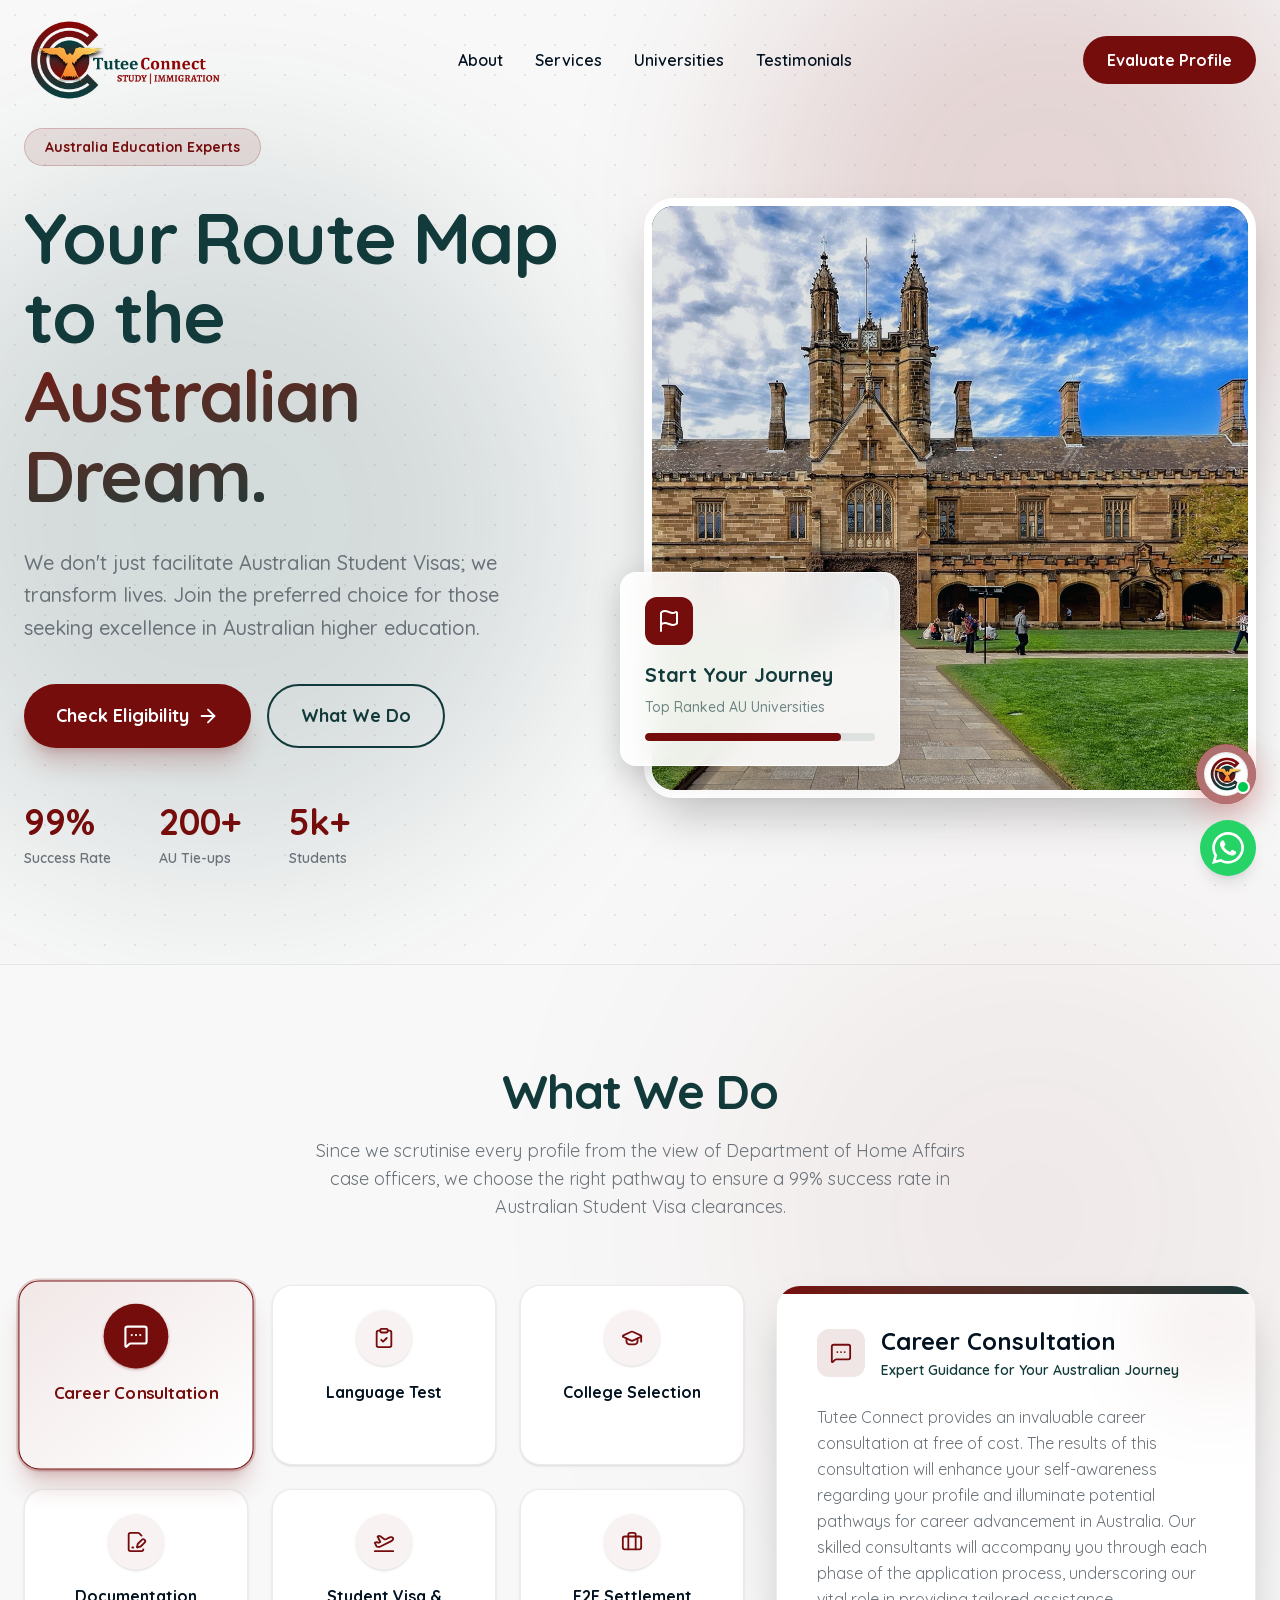
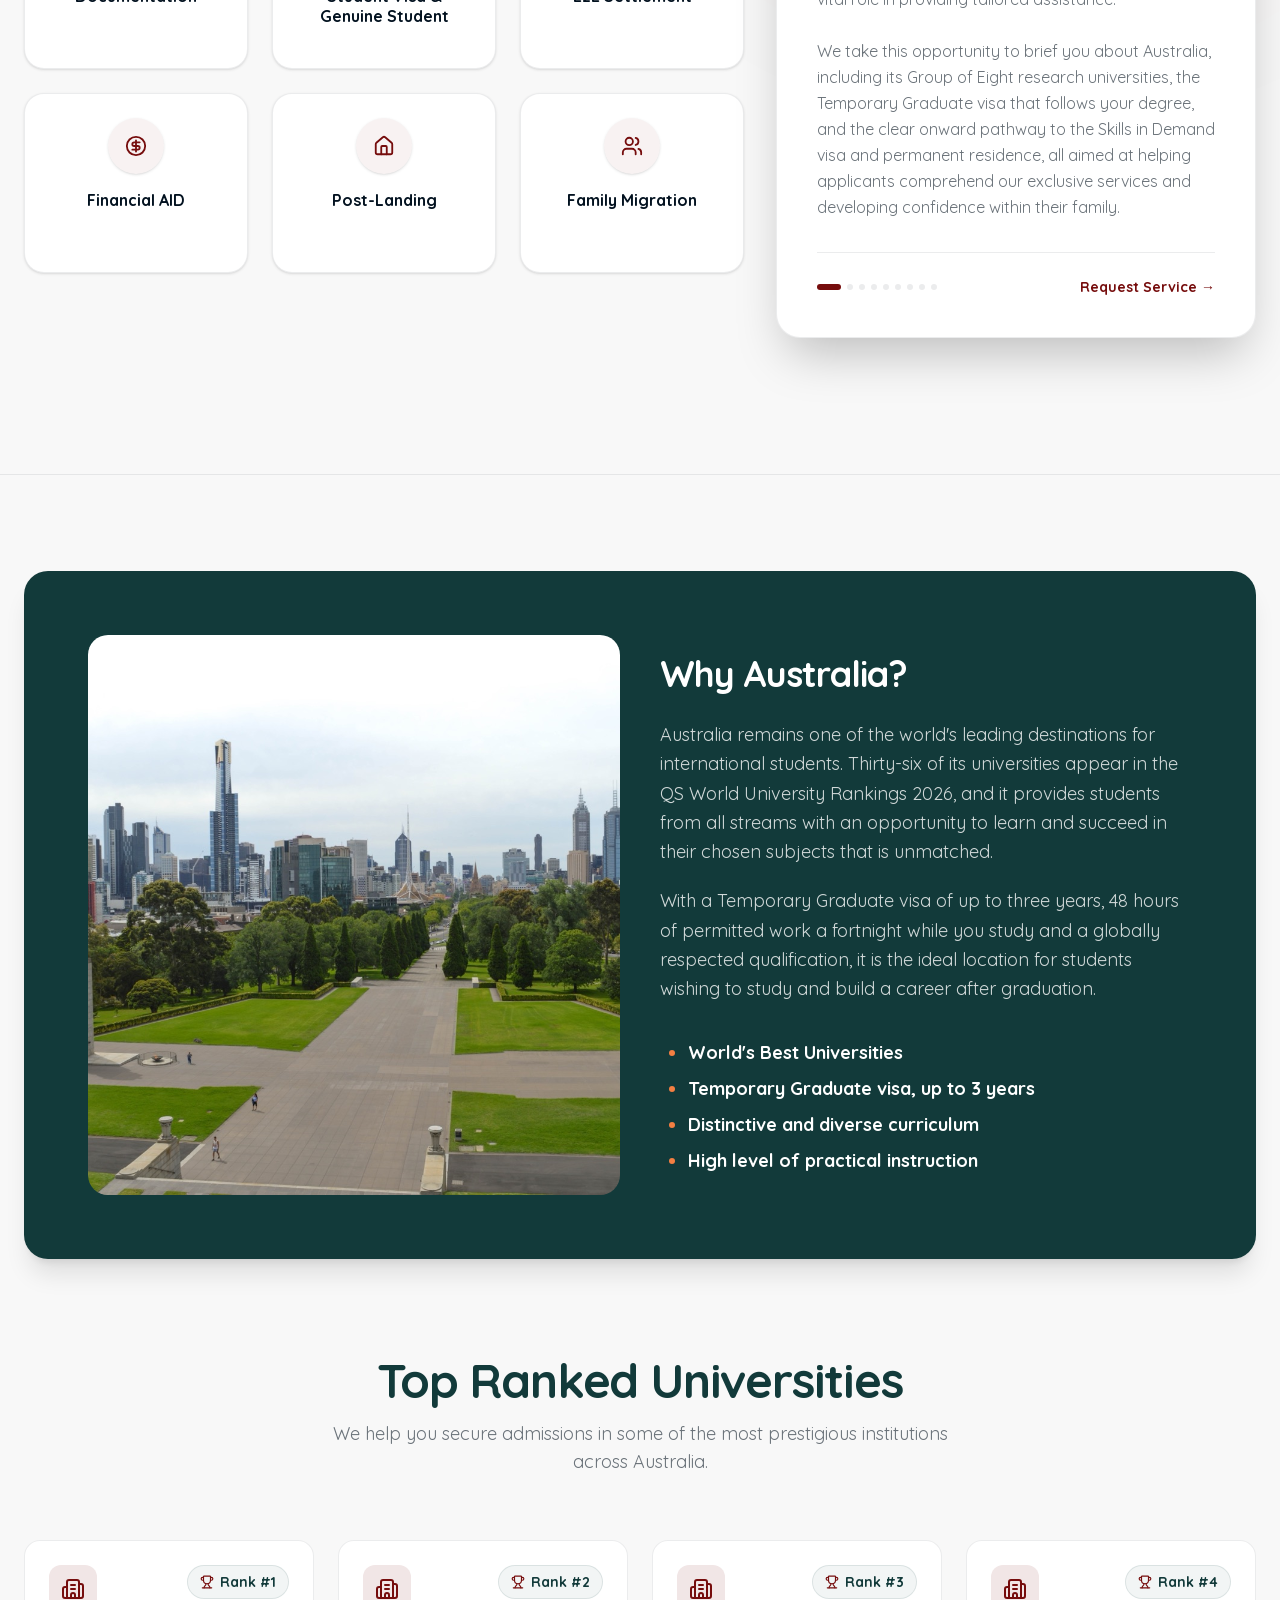
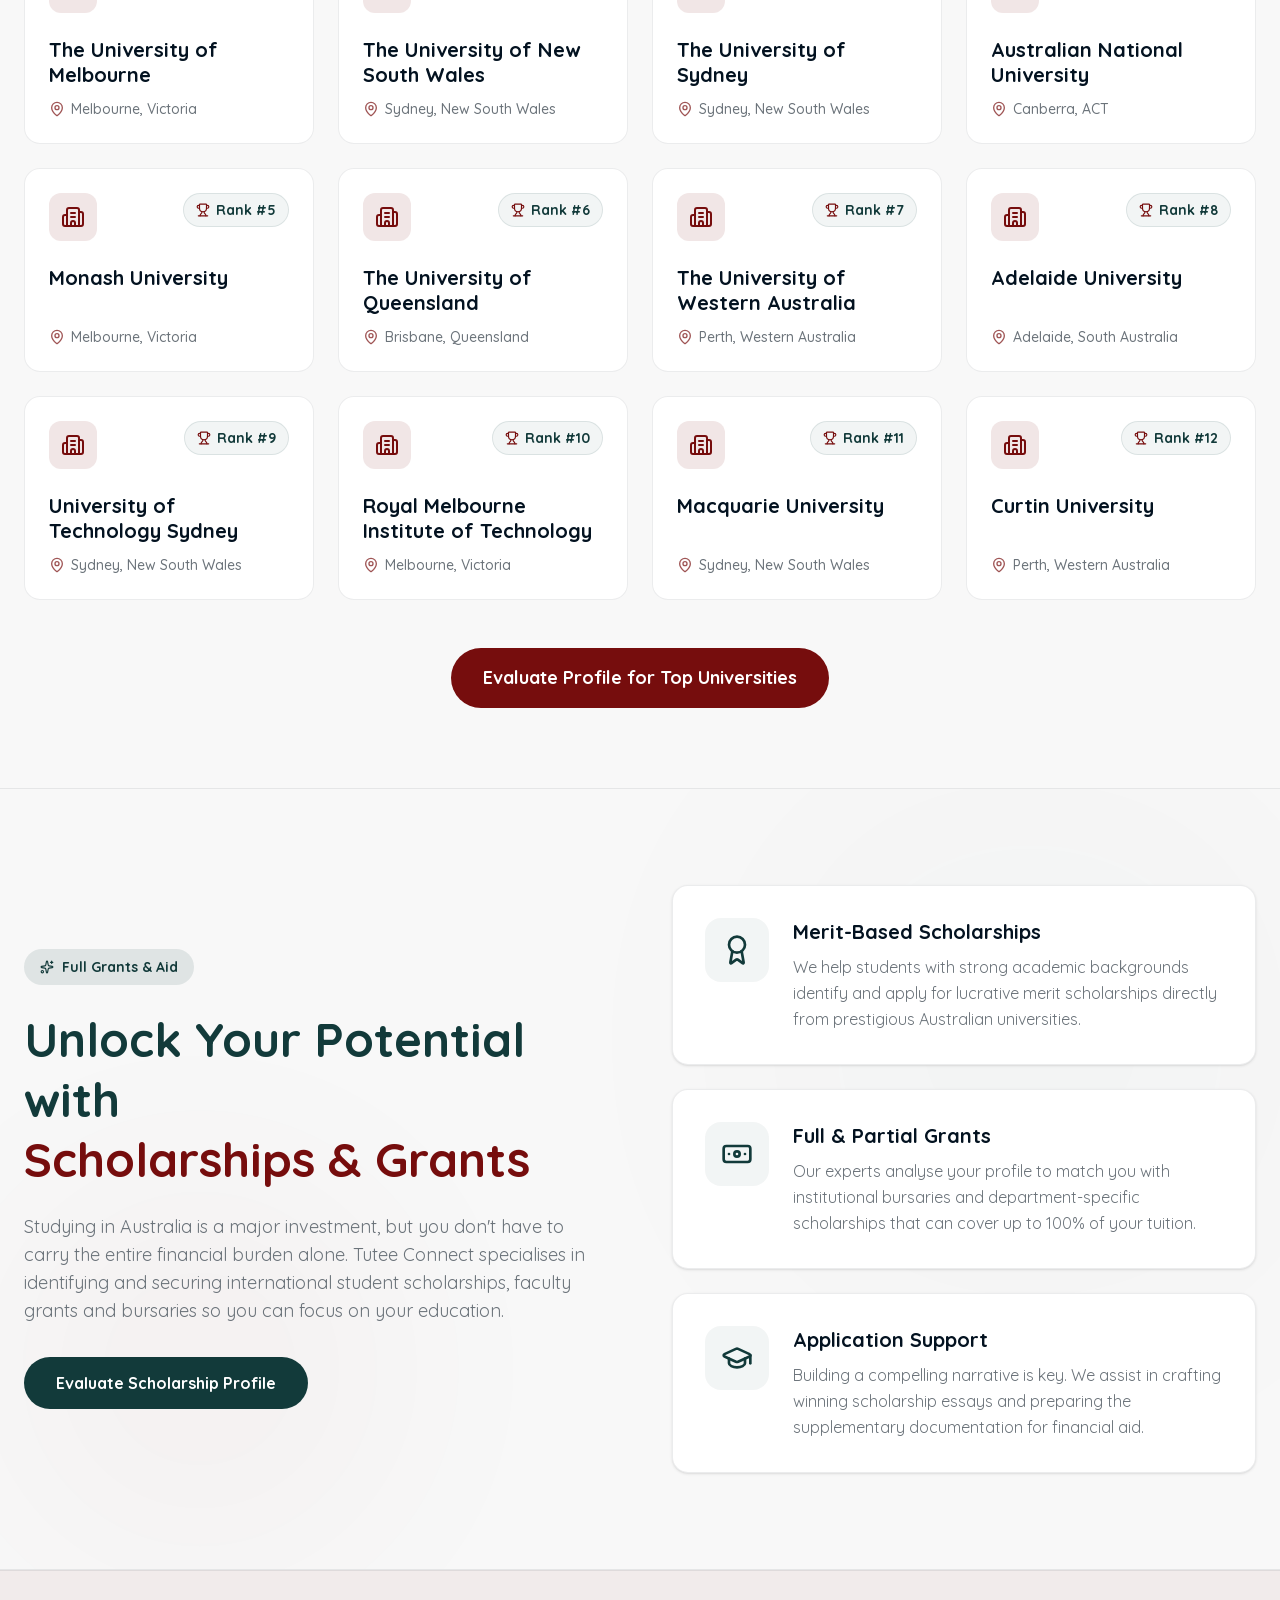
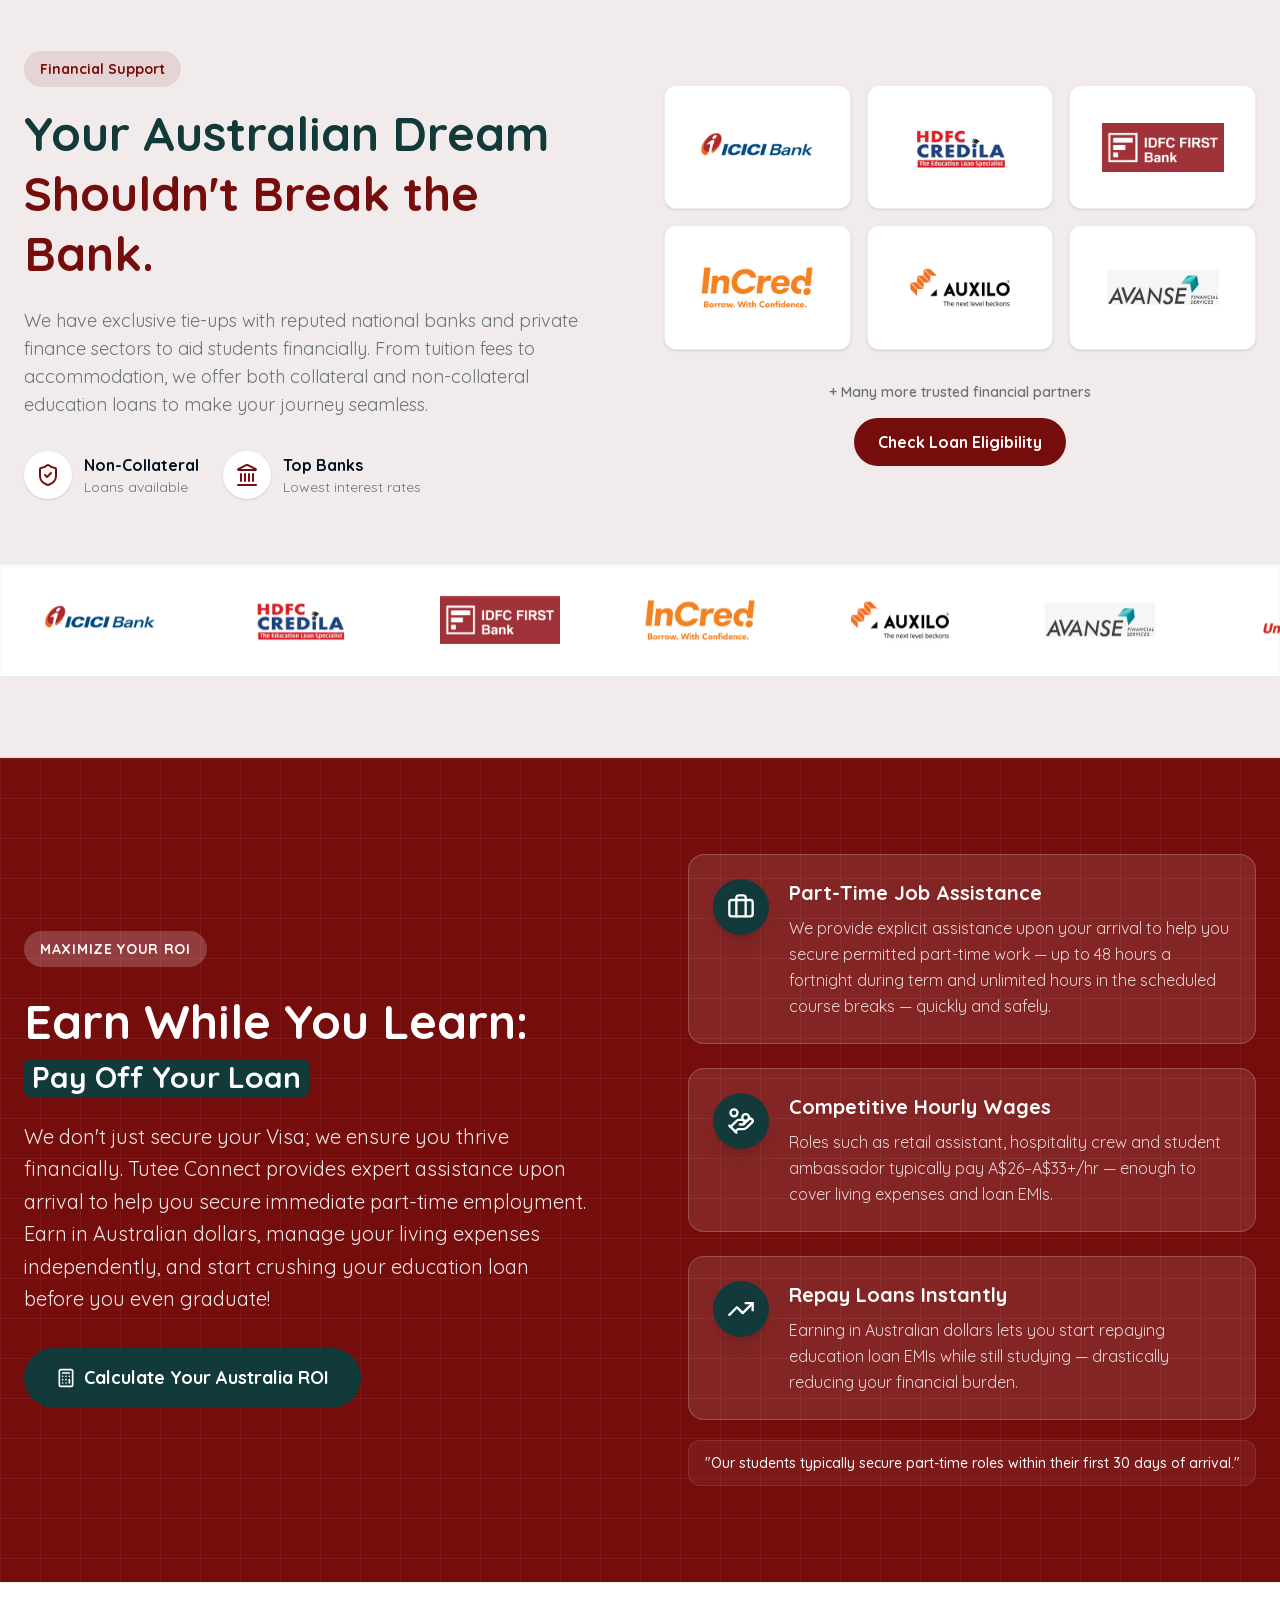
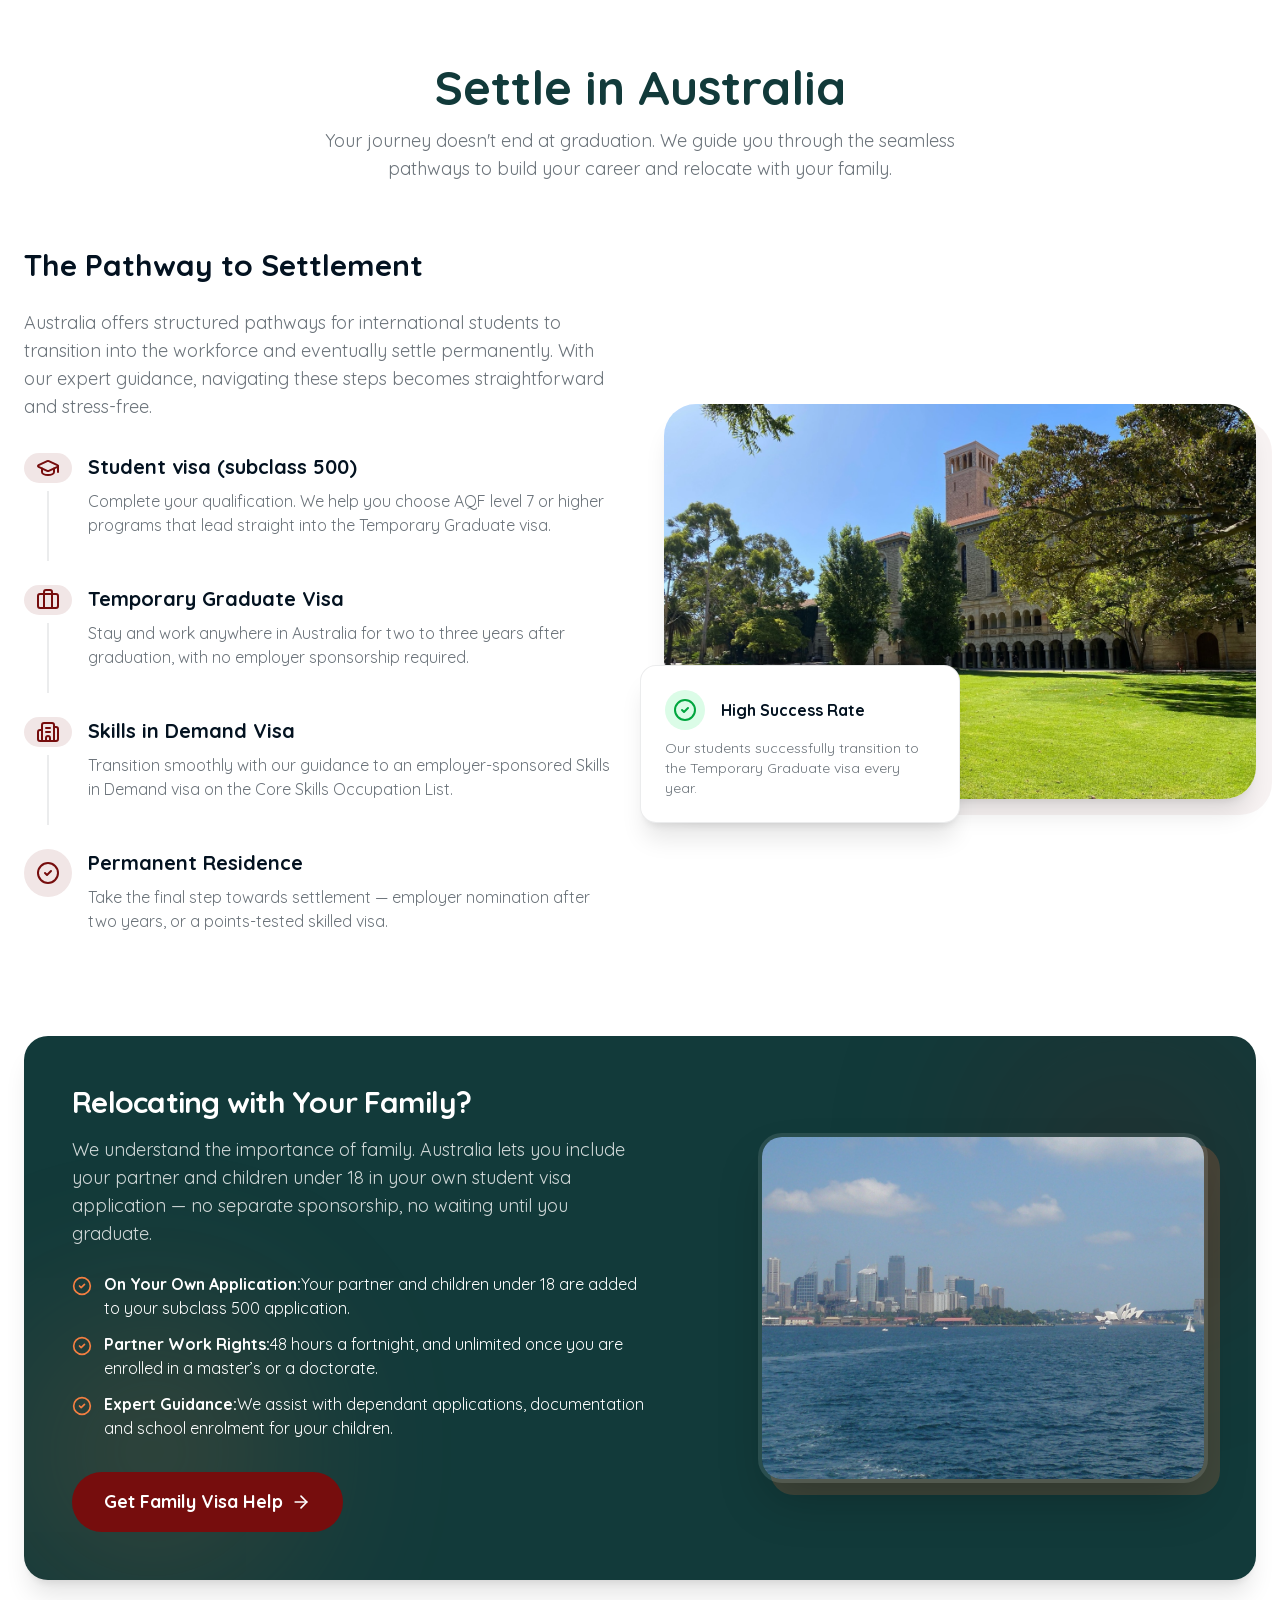
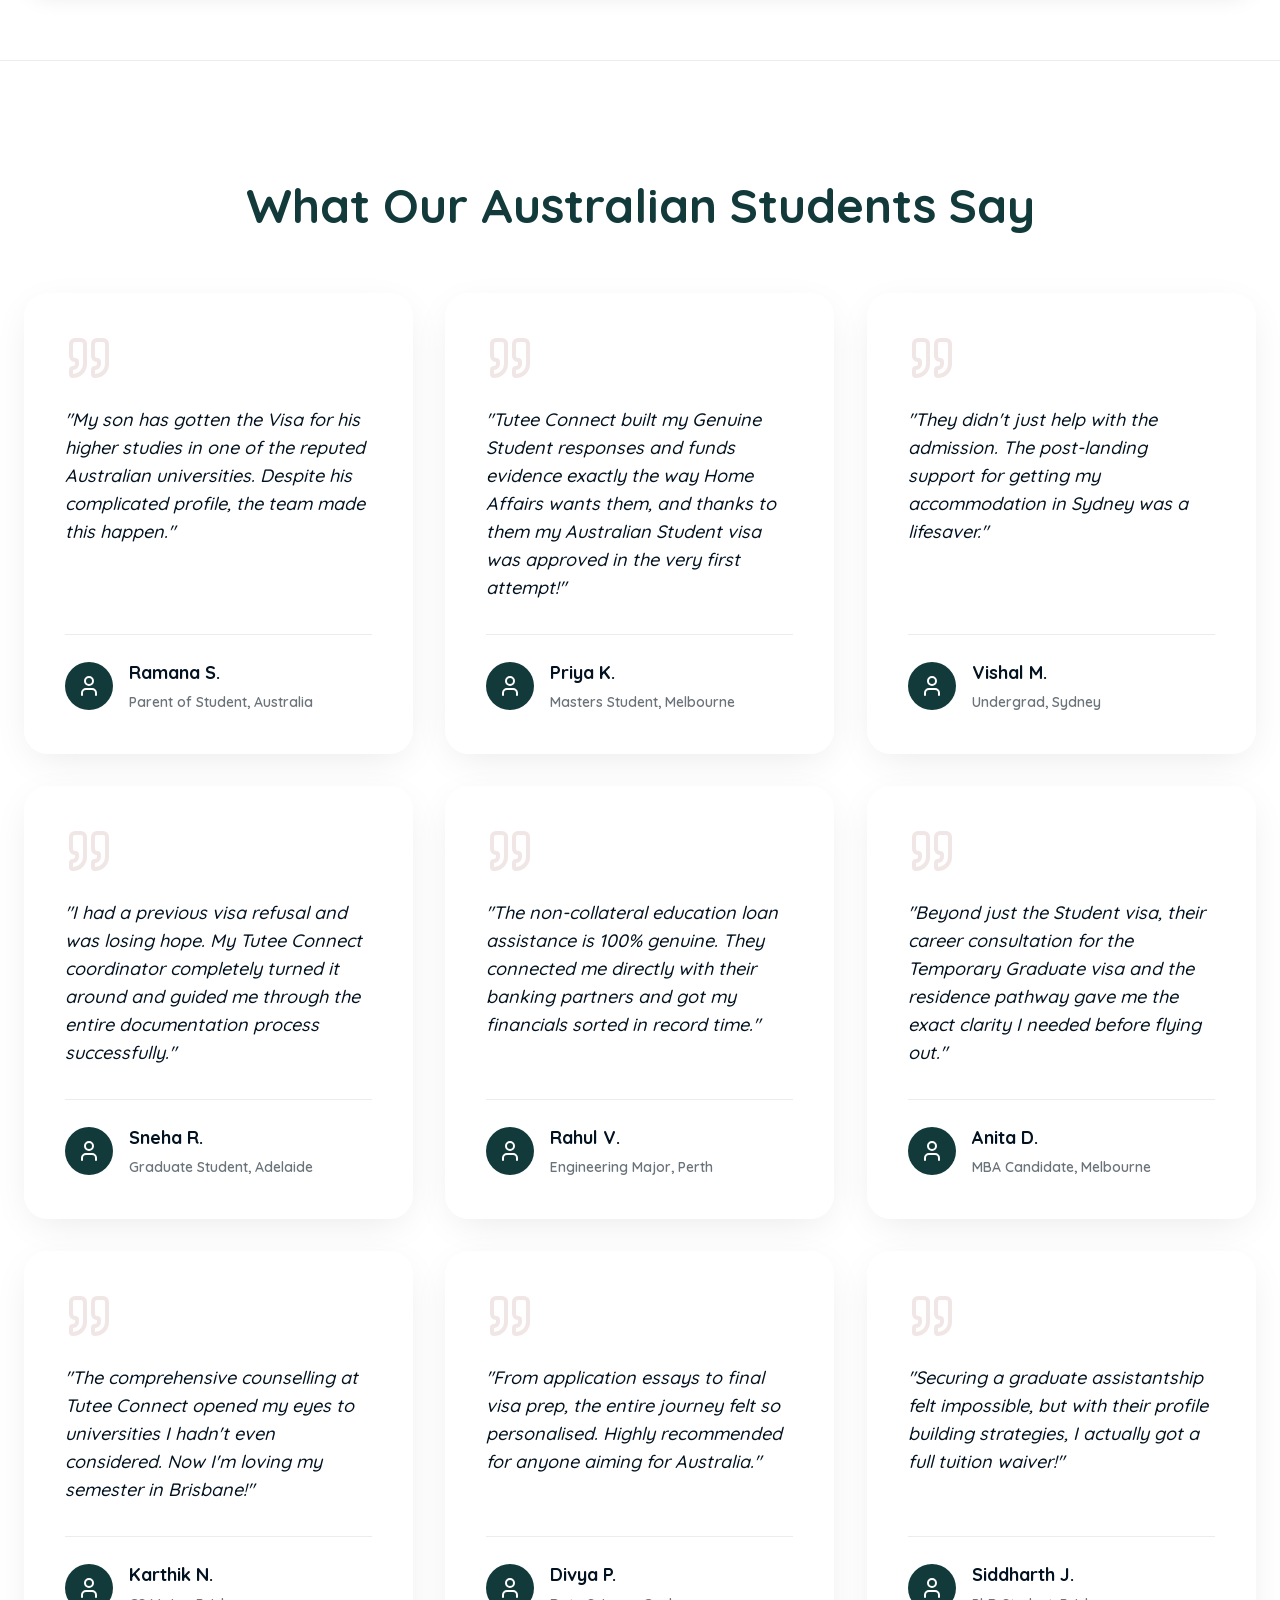
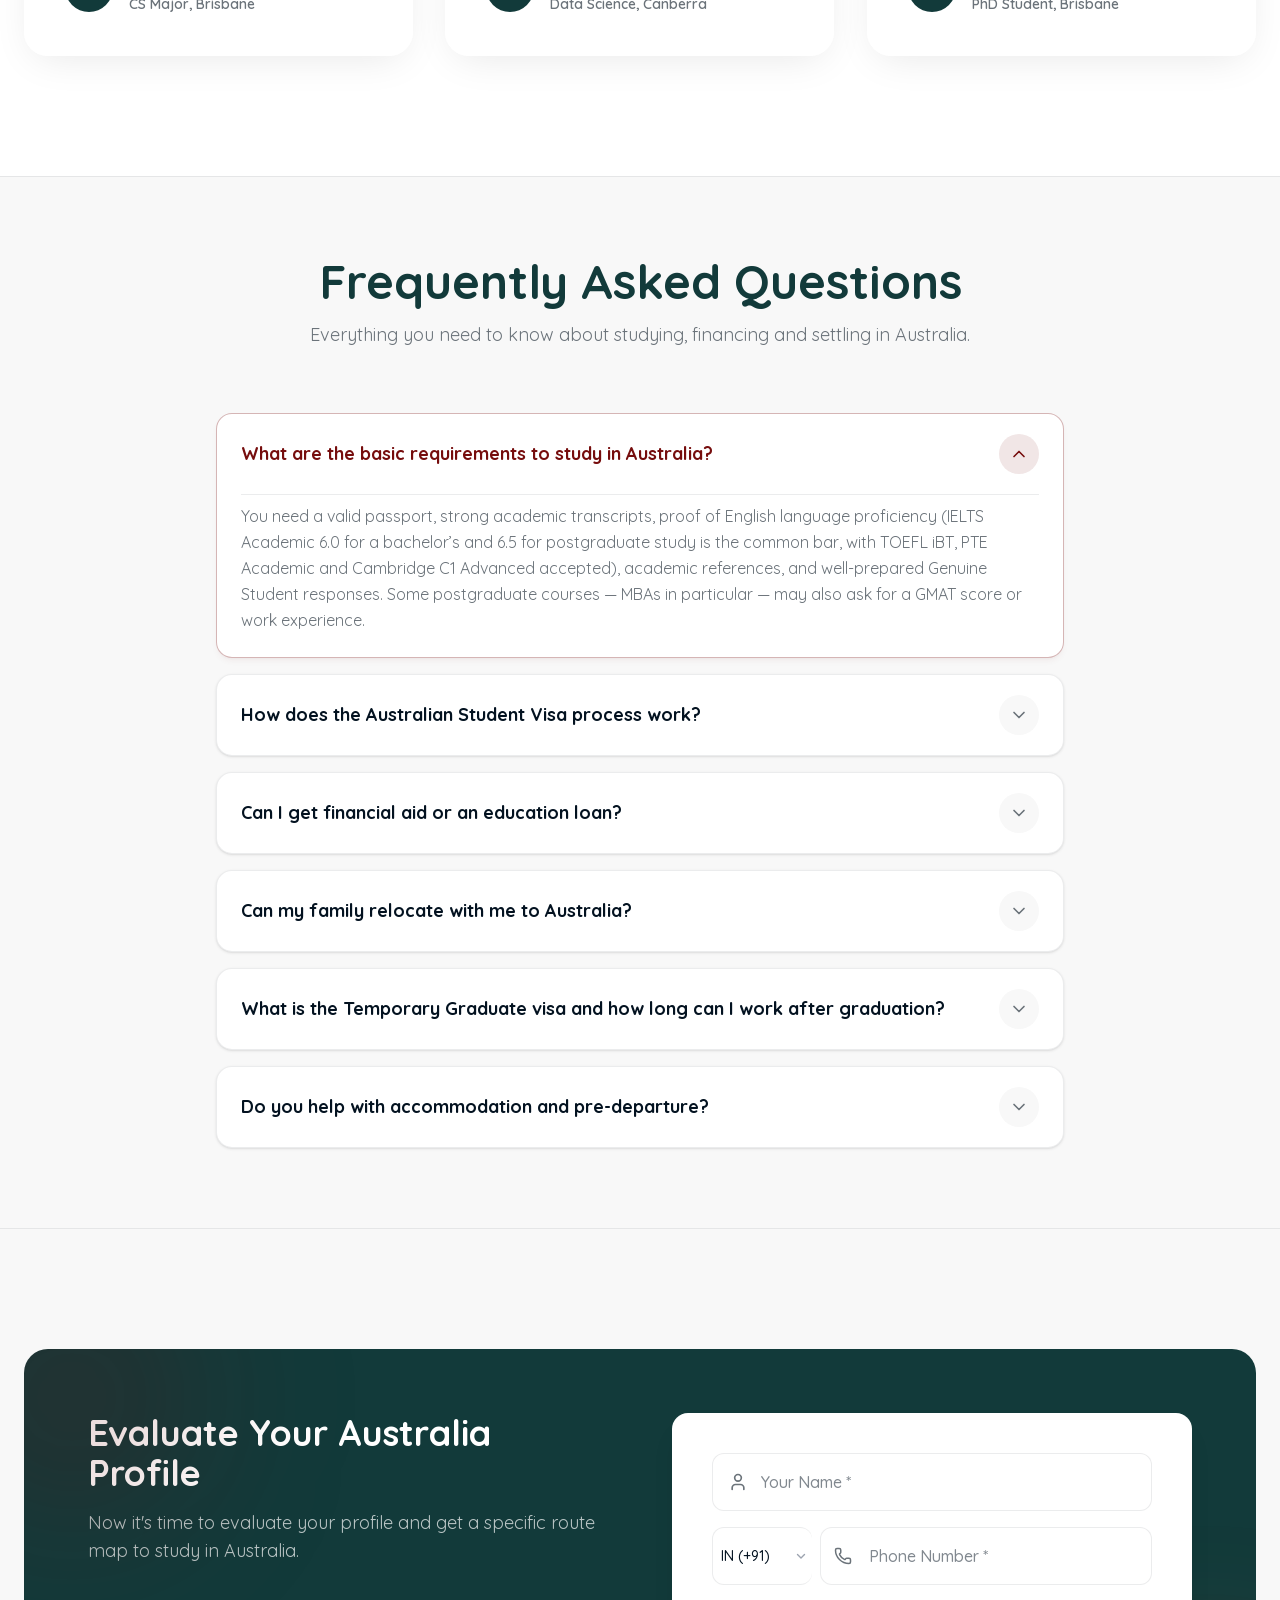
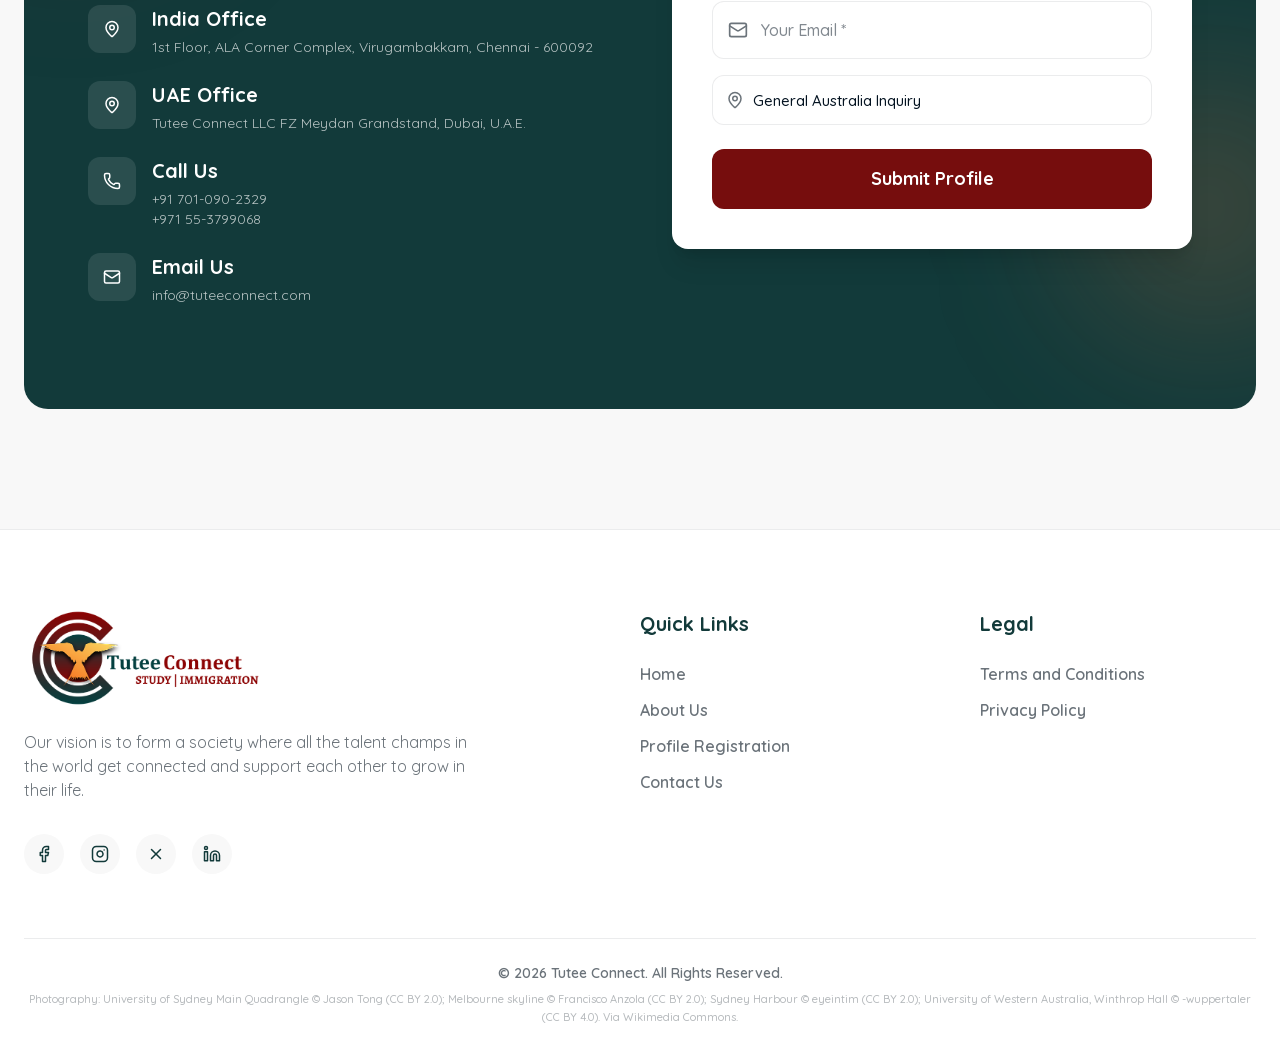
==== index.html @ aad1329e "Initial commit: AUSTRALIA site, Netlify config and enquiry function" ====
<!DOCTYPE html>
<html lang="en" style="color-scheme: light;">
<head>
  <meta charset="UTF-8">
  <meta name="viewport" content="width=device-width, initial-scale=1.0">
  <meta name="color-scheme" content="light">
  <title>Tutee Connect - Study in Australia</title>
  <meta name="description" content="Australia education experts. End-to-end guidance for the subclass 500 Student visa, university and college admissions, scholarships, education loans, the Temporary Graduate visa and permanent residence. 99% visa success rate.">
  <link rel="icon" href="./assets/img/logo/icon.png">
  <link rel="preload" as="style" href="./assets/css/quicksand.css">
  <link rel="stylesheet" href="./assets/css/quicksand.css">
  <link rel="preload" as="image" href="./assets/img/photos/students-campus.jpg">
  <link rel="stylesheet" href="./assets/css/main.css">
</head>
<body>
<div class="min-h-screen font-sans selection:bg-primary selection:text-white">
<header class="fixed top-0 left-0 w-full z-50 transition-all duration-300 py-3 sm:py-5"><div class="max-w-7xl mx-auto px-4 sm:px-6 flex justify-between items-center"><a class="flex items-center gap-2" data-scroll-to="top" href="./index.html"><img alt="Tutee Connect Logo" class="h-10 sm:h-14 md:h-16 lg:h-20 max-md:h-[54px] w-auto object-contain transition-all duration-300" src="./assets/img/logo/logo.png"/></a><nav class="hidden md:flex gap-8"><a class="font-semibold text-text-main hover:text-primary transition-colors relative after:content-[''] after:absolute after:-bottom-1 after:left-0 after:w-0 after:h-0.5 after:bg-primary hover:after:w-full after:transition-all" href="https://tuteeconnect.com/about.html" rel="noopener noreferrer" target="_blank">About</a><button class="font-semibold text-text-main hover:text-primary transition-colors relative after:content-[''] after:absolute after:-bottom-1 after:left-0 after:w-0 after:h-0.5 after:bg-primary hover:after:w-full after:transition-all text-left cursor-pointer" data-scroll-to="services">Services</button><a class="font-semibold transition-colors relative after:content-[''] after:absolute after:-bottom-1 after:left-0 after:h-0.5 after:bg-primary hover:after:w-full after:transition-all text-text-main hover:text-primary after:w-0" href="./universities.html">Universities</a><button class="font-semibold text-text-main hover:text-primary transition-colors relative after:content-[''] after:absolute after:-bottom-1 after:left-0 after:w-0 after:h-0.5 after:bg-primary hover:after:w-full after:transition-all text-left cursor-pointer" data-scroll-to="testimonials">Testimonials</button></nav><div class="hidden md:flex items-center gap-3"><button class="cursor-pointer inline-flex items-center justify-center px-6 py-3 bg-primary text-white font-bold rounded-full hover:-translate-y-0.5 hover:bg-primary-dark hover:shadow-lg hover:shadow-primary/30 transition-all" data-scroll-to="contact">Evaluate Profile</button></div><div class="md:hidden flex items-center gap-2"><button class="flex items-center justify-center p-2.5 bg-bg-surface border border-border-color shadow-sm rounded-full text-text-main hover:text-primary transition-all active:scale-95 z-50 cursor-pointer" data-mobile-menu-open=""><svg aria-hidden="true" class="lucide lucide-menu" fill="none" height="24" stroke="currentColor" stroke-linecap="round" stroke-linejoin="round" stroke-width="2.5" viewBox="0 0 24 24" width="24" xmlns="http://www.w3.org/2000/svg"><path d="M4 5h16"></path><path d="M4 12h16"></path><path d="M4 19h16"></path></svg></button></div></div><div class="fixed inset-0 z-[100] transition-all duration-400 ease-out md:hidden flex flex-col invisible opacity-0 pointer-events-none" data-mobile-menu=""><div class="absolute inset-0 bg-secondary/40 backdrop-blur-md" data-mobile-menu-backdrop=""></div><div class="relative h-[90vh] mt-auto w-full bg-bg-surface/95 backdrop-blur-3xl rounded-t-[40px] shadow-2xl flex flex-col overflow-hidden transition-transform duration-500 ease-out will-change-transform translate-y-full" data-mobile-menu-panel=""><div class="flex justify-between items-center p-6 sm:p-8 border-b border-border-color"><h3 class="text-xl font-extrabold text-secondary tracking-tight">Navigation</h3><div class="flex items-center gap-2"><button class="p-2.5 text-text-muted rounded-full bg-bg-dark hover:bg-border-color hover:text-primary transition-all active:scale-95 cursor-pointer" data-mobile-menu-close=""><svg aria-hidden="true" class="lucide lucide-x" fill="none" height="24" stroke="currentColor" stroke-linecap="round" stroke-linejoin="round" stroke-width="3" viewBox="0 0 24 24" width="24" xmlns="http://www.w3.org/2000/svg"><path d="M18 6 6 18"></path><path d="m6 6 12 12"></path></svg></button></div></div><nav class="flex-1 overflow-y-auto px-6 sm:px-8 py-8 flex flex-col gap-6"><a class="group flex items-center justify-between font-extrabold text-secondary text-2xl tracking-tight transition-all" href="https://tuteeconnect.com/about.html" rel="noopener noreferrer" target="_blank"><span class="group-hover:text-primary transition-colors">About</span></a><button class="group flex items-center justify-between font-extrabold text-secondary text-2xl tracking-tight transition-all w-full outline-none text-left cursor-pointer" data-scroll-to="services"><span class="group-hover:text-primary transition-colors">Services</span></button><a class="group flex items-center justify-between font-extrabold text-secondary text-2xl tracking-tight transition-all" href="./universities.html"><span class="group-hover:text-primary transition-colors">Universities</span></a><button class="group flex items-center justify-between font-extrabold text-secondary text-2xl tracking-tight transition-all w-full outline-none text-left cursor-pointer" data-scroll-to="testimonials"><span class="group-hover:text-primary transition-colors">Testimonials</span></button></nav><div class="p-6 sm:p-8 bg-bg-surface/80 backdrop-blur-lg border-t border-border-color"><button class="w-full inline-flex items-center justify-center px-8 py-4 bg-primary text-white font-bold text-[19px] rounded-[20px] shadow-xl shadow-primary/25 hover:shadow-primary/40 focus:ring-4 focus:ring-primary/20 transition-all active:scale-95 cursor-pointer" data-scroll-to="contact">Evaluate Profile</button></div></div></div></header>
<main>
<section class="relative min-h-[100svh] flex items-center pt-24 md:pt-32 pb-16 md:pb-24 overflow-hidden" id="home"><div class="absolute inset-0 -z-10 hero-bg"></div><div class="absolute -top-[10%] -right-[5%] w-[600px] h-[600px] bg-primary rounded-full blur-[100px] opacity-15"></div><div class="absolute bottom-[10%] -left-[10%] w-[700px] h-[700px] bg-secondary rounded-full blur-[100px] opacity-15"></div><div class="max-w-7xl mx-auto px-6 grid grid-cols-1 lg:grid-cols-[1fr_1.1fr] gap-16 items-center w-full"><div class="z-10"><span class="inline-block px-5 py-2 bg-primary/10 border border-primary/20 rounded-full text-primary text-sm font-bold mb-6">Australia Education Experts</span><h1 class="text-[40px] leading-[1.1] sm:text-5xl md:text-6xl lg:text-[4.5rem] font-extrabold mb-5 md:mb-6 py-2 text-secondary tracking-tight">Your Route Map to the <br class="hidden md:block"/><span class="bg-gradient-to-br from-primary to-secondary bg-clip-text text-transparent">Australian Dream.</span></h1><p class="text-[17px] leading-relaxed md:text-xl text-text-muted mb-8 md:mb-10 max-w-lg font-medium">We don't just facilitate Australian Student Visas; we transform lives. Join the preferred choice for those seeking excellence in Australian higher education.</p><div class="flex flex-col sm:flex-row gap-4 mb-10 md:mb-14 w-full sm:w-auto"><button class="cursor-pointer inline-flex items-center justify-center px-8 py-5 md:py-4 bg-primary text-white font-bold text-[19px] md:text-lg rounded-2xl md:rounded-full hover:-translate-y-0.5 hover:bg-primary-dark hover:shadow-lg hover:shadow-primary/30 transition-all gap-2 w-full sm:w-auto shadow-xl shadow-primary/20" data-scroll-to="contact">Check Eligibility <svg aria-hidden="true" class="lucide lucide-arrow-right text-white" fill="none" height="22" stroke="currentColor" stroke-linecap="round" stroke-linejoin="round" stroke-width="2" viewBox="0 0 24 24" width="22" xmlns="http://www.w3.org/2000/svg"><path d="M5 12h14"></path><path d="m12 5 7 7-7 7"></path></svg></button><button class="inline-flex items-center justify-center px-8 py-5 md:py-4 bg-transparent border-2 border-secondary text-secondary font-bold text-[19px] md:text-lg rounded-2xl md:rounded-full hover:bg-secondary hover:text-white transition-all w-full sm:w-auto cursor-pointer" data-scroll-to="services">What We Do</button></div><div class="grid grid-cols-3 gap-4 sm:flex sm:gap-12 justify-between sm:justify-start items-center"><div class="flex flex-col items-center sm:items-start"><span class="text-3xl md:text-4xl font-extrabold text-primary leading-none">99%</span><span class="text-text-muted text-xs sm:text-sm mt-1 sm:mt-2 font-semibold text-center sm:text-left">Success Rate</span></div><div class="flex flex-col items-center sm:items-start"><span class="text-3xl md:text-4xl font-extrabold text-primary leading-none">200+</span><span class="text-text-muted text-xs sm:text-sm mt-1 sm:mt-2 font-semibold text-center sm:text-left">AU Tie-ups</span></div><div class="flex flex-col items-center sm:items-start"><span class="text-3xl md:text-4xl font-extrabold text-primary leading-none">5k+</span><span class="text-text-muted text-xs sm:text-sm mt-1 sm:mt-2 font-semibold text-center sm:text-left">Students</span></div></div></div><div class="relative h-[300px] sm:h-[400px] lg:h-[600px] rounded-[32px] md:rounded-[30px] bg-secondary border-4 md:border-8 border-bg-surface shadow-[0_20px_50px_-12px_rgba(0,0,0,0.2)] md:shadow-2xl flex items-center justify-center group mt-10 lg:mt-0 max-w-sm mx-auto sm:max-w-none w-full"><div class="absolute inset-0 rounded-[28px] md:rounded-[22px] overflow-hidden"><div class="dark-reinvert w-full h-full bg-[url('/assets/img/photos/students-campus.jpg')] bg-center bg-cover opacity-90 transition-transform duration-500 group-hover:scale-105"></div></div><div class="glass-card absolute bottom-4 sm:bottom-6 -left-4 sm:-left-8 p-5 sm:p-6 w-[250px] sm:w-[280px] z-10 animate-float rounded-2xl" style="background: var(--color-bg-glass); backdrop-filter: blur(16px); box-shadow: rgba(0, 0, 0, 0.18) 0px 8px 32px;"><div class="w-10 h-10 sm:w-12 sm:h-12 bg-primary text-white rounded-xl flex items-center justify-center mb-3 sm:mb-4"><svg aria-hidden="true" class="lucide lucide-flag sm:w-6 sm:h-6" fill="none" height="20" stroke="currentColor" stroke-linecap="round" stroke-linejoin="round" stroke-width="2" viewBox="0 0 24 24" width="20" xmlns="http://www.w3.org/2000/svg"><path d="M4 22V4a1 1 0 0 1 .4-.8A6 6 0 0 1 8 2c3 0 5 2 7.333 2q2 0 3.067-.8A1 1 0 0 1 20 4v10a1 1 0 0 1-.4.8A6 6 0 0 1 16 16c-3 0-5-2-8-2a6 6 0 0 0-4 1.528"></path></svg></div><h3 class="text-lg sm:text-xl font-bold text-secondary mb-1 sm:mb-2">Start Your Journey</h3><p class="text-secondary/60 text-xs sm:text-sm font-medium mb-3 sm:mb-4">Top Ranked AU Universities</p><div class="w-full h-1.5 sm:h-2 bg-secondary/10 rounded-full overflow-hidden"><div class="h-full bg-primary rounded-full w-[85%]"></div></div></div></div></div></section>
<section class="py-24 max-md:py-16 relative bg-bg-dark border-y border-border-color" id="services"><div class="absolute top-0 right-0 w-[500px] h-[500px] bg-primary rounded-full blur-[150px] opacity-10 pointer-events-none"></div><div class="max-w-7xl mx-auto px-6 max-md:px-4"><div class="text-center mb-16 max-md:mb-10 reveal"><h2 class="text-4xl md:text-5xl max-md:text-[32px] font-extrabold text-secondary mb-4 max-md:mb-3 tracking-tight leading-tight">What We Do</h2><p class="text-text-muted text-lg max-md:text-[17px] max-md:px-2 max-w-2xl mx-auto">Since we scrutinise every profile from the view of Department of Home Affairs case officers, we choose the right pathway to ensure a 99% success rate in Australian Student Visa clearances.</p></div><div class="hidden md:flex flex-col-reverse lg:flex-row gap-8 items-start relative pb-10"><div class="w-full lg:w-3/5 grid grid-cols-2 md:grid-cols-3 md:last:col-span-1 gap-4 lg:gap-6 z-10"><div class="h-full last:col-span-2 md:last:col-span-1"><div class="cursor-pointer bg-bg-surface border rounded-[20px] p-4 lg:p-6 transition-all duration-300 relative overflow-hidden flex flex-col items-center text-center group min-h-[160px] lg:min-h-[180px] h-full shadow-sm hover:-translate-y-2 border-primary outline outline-2 outline-primary/20 shadow-xl shadow-primary/20 xl:scale-105 z-20" data-service-card=""><div class="absolute inset-0 bg-gradient-to-br from-primary/10 to-transparent transition-opacity duration-300 opacity-100" data-service-card-wash=""></div><div class="w-14 h-14 rounded-full flex items-center justify-center mb-4 transition-all duration-300 shadow-sm relative z-10 bg-primary text-white scale-110 shadow-primary/30" data-service-card-icon=""><svg aria-hidden="true" class="lucide lucide-message-square-more" fill="none" height="22" stroke="currentColor" stroke-linecap="round" stroke-linejoin="round" stroke-width="2" viewBox="0 0 24 24" width="22" xmlns="http://www.w3.org/2000/svg"><path d="M22 17a2 2 0 0 1-2 2H6.828a2 2 0 0 0-1.414.586l-2.202 2.202A.71.71 0 0 1 2 21.286V5a2 2 0 0 1 2-2h16a2 2 0 0 1 2 2z"></path><path d="M12 11h.01"></path><path d="M16 11h.01"></path><path d="M8 11h.01"></path></svg></div><h3 class="text-sm lg:text-base font-bold leading-tight relative z-10 transition-colors duration-300 text-primary" data-service-card-title="">Career Consultation</h3></div></div><div class="h-full last:col-span-2 md:last:col-span-1"><div class="cursor-pointer bg-bg-surface border rounded-[20px] p-4 lg:p-6 transition-all duration-300 relative overflow-hidden flex flex-col items-center text-center group min-h-[160px] lg:min-h-[180px] h-full shadow-sm hover:-translate-y-2 border-border-color hover:border-primary/50 hover:shadow-lg z-10" data-service-card=""><div class="absolute inset-0 bg-gradient-to-br from-primary/10 to-transparent transition-opacity duration-300 opacity-0 group-hover:opacity-100" data-service-card-wash=""></div><div class="w-14 h-14 rounded-full flex items-center justify-center mb-4 transition-all duration-300 shadow-sm relative z-10 bg-primary/5 text-primary group-hover:bg-primary/10 group-hover:scale-110" data-service-card-icon=""><svg aria-hidden="true" class="lucide lucide-clipboard-check" fill="none" height="22" stroke="currentColor" stroke-linecap="round" stroke-linejoin="round" stroke-width="2" viewBox="0 0 24 24" width="22" xmlns="http://www.w3.org/2000/svg"><rect height="4" rx="1" ry="1" width="8" x="8" y="2"></rect><path d="M16 4h2a2 2 0 0 1 2 2v14a2 2 0 0 1-2 2H6a2 2 0 0 1-2-2V6a2 2 0 0 1 2-2h2"></path><path d="m9 14 2 2 4-4"></path></svg></div><h3 class="text-sm lg:text-base font-bold leading-tight relative z-10 transition-colors duration-300 text-text-main group-hover:text-primary" data-service-card-title="">Language Test</h3></div></div><div class="h-full last:col-span-2 md:last:col-span-1"><div class="cursor-pointer bg-bg-surface border rounded-[20px] p-4 lg:p-6 transition-all duration-300 relative overflow-hidden flex flex-col items-center text-center group min-h-[160px] lg:min-h-[180px] h-full shadow-sm hover:-translate-y-2 border-border-color hover:border-primary/50 hover:shadow-lg z-10" data-service-card=""><div class="absolute inset-0 bg-gradient-to-br from-primary/10 to-transparent transition-opacity duration-300 opacity-0 group-hover:opacity-100" data-service-card-wash=""></div><div class="w-14 h-14 rounded-full flex items-center justify-center mb-4 transition-all duration-300 shadow-sm relative z-10 bg-primary/5 text-primary group-hover:bg-primary/10 group-hover:scale-110" data-service-card-icon=""><svg aria-hidden="true" class="lucide lucide-graduation-cap" fill="none" height="22" stroke="currentColor" stroke-linecap="round" stroke-linejoin="round" stroke-width="2" viewBox="0 0 24 24" width="22" xmlns="http://www.w3.org/2000/svg"><path d="M21.42 10.922a1 1 0 0 0-.019-1.838L12.83 5.18a2 2 0 0 0-1.66 0L2.6 9.08a1 1 0 0 0 0 1.832l8.57 3.908a2 2 0 0 0 1.66 0z"></path><path d="M22 10v6"></path><path d="M6 12.5V16a6 3 0 0 0 12 0v-3.5"></path></svg></div><h3 class="text-sm lg:text-base font-bold leading-tight relative z-10 transition-colors duration-300 text-text-main group-hover:text-primary" data-service-card-title="">College Selection</h3></div></div><div class="h-full last:col-span-2 md:last:col-span-1"><div class="cursor-pointer bg-bg-surface border rounded-[20px] p-4 lg:p-6 transition-all duration-300 relative overflow-hidden flex flex-col items-center text-center group min-h-[160px] lg:min-h-[180px] h-full shadow-sm hover:-translate-y-2 border-border-color hover:border-primary/50 hover:shadow-lg z-10" data-service-card=""><div class="absolute inset-0 bg-gradient-to-br from-primary/10 to-transparent transition-opacity duration-300 opacity-0 group-hover:opacity-100" data-service-card-wash=""></div><div class="w-14 h-14 rounded-full flex items-center justify-center mb-4 transition-all duration-300 shadow-sm relative z-10 bg-primary/5 text-primary group-hover:bg-primary/10 group-hover:scale-110" data-service-card-icon=""><svg aria-hidden="true" class="lucide lucide-file-pen-line" fill="none" height="22" stroke="currentColor" stroke-linecap="round" stroke-linejoin="round" stroke-width="2" viewBox="0 0 24 24" width="22" xmlns="http://www.w3.org/2000/svg"><path d="m18 5-2.414-2.414A2 2 0 0 0 14.172 2H6a2 2 0 0 0-2 2v16a2 2 0 0 0 2 2h12a2 2 0 0 0 2-2"></path><path d="M21.378 12.626a1 1 0 0 0-3.004-3.004l-4.01 4.012a2 2 0 0 0-.506.854l-.837 2.87a.5.5 0 0 0 .62.62l2.87-.837a2 2 0 0 0 .854-.506z"></path><path d="M8 18h1"></path></svg></div><h3 class="text-sm lg:text-base font-bold leading-tight relative z-10 transition-colors duration-300 text-text-main group-hover:text-primary" data-service-card-title="">Documentation</h3></div></div><div class="h-full last:col-span-2 md:last:col-span-1"><div class="cursor-pointer bg-bg-surface border rounded-[20px] p-4 lg:p-6 transition-all duration-300 relative overflow-hidden flex flex-col items-center text-center group min-h-[160px] lg:min-h-[180px] h-full shadow-sm hover:-translate-y-2 border-border-color hover:border-primary/50 hover:shadow-lg z-10" data-service-card=""><div class="absolute inset-0 bg-gradient-to-br from-primary/10 to-transparent transition-opacity duration-300 opacity-0 group-hover:opacity-100" data-service-card-wash=""></div><div class="w-14 h-14 rounded-full flex items-center justify-center mb-4 transition-all duration-300 shadow-sm relative z-10 bg-primary/5 text-primary group-hover:bg-primary/10 group-hover:scale-110" data-service-card-icon=""><svg aria-hidden="true" class="lucide lucide-plane-takeoff" fill="none" height="22" stroke="currentColor" stroke-linecap="round" stroke-linejoin="round" stroke-width="2" viewBox="0 0 24 24" width="22" xmlns="http://www.w3.org/2000/svg"><path d="M2 22h20"></path><path d="M6.36 17.4 4 17l-2-4 1.1-.55a2 2 0 0 1 1.8 0l.17.1a2 2 0 0 0 1.8 0L8 12 5 6l.9-.45a2 2 0 0 1 2.09.2l4.02 3a2 2 0 0 0 2.1.2l4.19-2.06a2.41 2.41 0 0 1 1.73-.17L21 7a1.4 1.4 0 0 1 .87 1.99l-.38.76c-.23.46-.6.84-1.07 1.08L7.58 17.2a2 2 0 0 1-1.22.18Z"></path></svg></div><h3 class="text-sm lg:text-base font-bold leading-tight relative z-10 transition-colors duration-300 text-text-main group-hover:text-primary" data-service-card-title="">Student Visa &amp; Genuine Student</h3></div></div><div class="h-full last:col-span-2 md:last:col-span-1"><div class="cursor-pointer bg-bg-surface border rounded-[20px] p-4 lg:p-6 transition-all duration-300 relative overflow-hidden flex flex-col items-center text-center group min-h-[160px] lg:min-h-[180px] h-full shadow-sm hover:-translate-y-2 border-border-color hover:border-primary/50 hover:shadow-lg z-10" data-service-card=""><div class="absolute inset-0 bg-gradient-to-br from-primary/10 to-transparent transition-opacity duration-300 opacity-0 group-hover:opacity-100" data-service-card-wash=""></div><div class="w-14 h-14 rounded-full flex items-center justify-center mb-4 transition-all duration-300 shadow-sm relative z-10 bg-primary/5 text-primary group-hover:bg-primary/10 group-hover:scale-110" data-service-card-icon=""><svg aria-hidden="true" class="lucide lucide-briefcase" fill="none" height="22" stroke="currentColor" stroke-linecap="round" stroke-linejoin="round" stroke-width="2" viewBox="0 0 24 24" width="22" xmlns="http://www.w3.org/2000/svg"><path d="M16 20V4a2 2 0 0 0-2-2h-4a2 2 0 0 0-2 2v16"></path><rect height="14" rx="2" width="20" x="2" y="6"></rect></svg></div><h3 class="text-sm lg:text-base font-bold leading-tight relative z-10 transition-colors duration-300 text-text-main group-hover:text-primary" data-service-card-title="">E2E Settlement</h3></div></div><div class="h-full last:col-span-2 md:last:col-span-1"><div class="cursor-pointer bg-bg-surface border rounded-[20px] p-4 lg:p-6 transition-all duration-300 relative overflow-hidden flex flex-col items-center text-center group min-h-[160px] lg:min-h-[180px] h-full shadow-sm hover:-translate-y-2 border-border-color hover:border-primary/50 hover:shadow-lg z-10" data-service-card=""><div class="absolute inset-0 bg-gradient-to-br from-primary/10 to-transparent transition-opacity duration-300 opacity-0 group-hover:opacity-100" data-service-card-wash=""></div><div class="w-14 h-14 rounded-full flex items-center justify-center mb-4 transition-all duration-300 shadow-sm relative z-10 bg-primary/5 text-primary group-hover:bg-primary/10 group-hover:scale-110" data-service-card-icon=""><svg aria-hidden="true" class="lucide lucide-circle-dollar-sign" fill="none" height="22" stroke="currentColor" stroke-linecap="round" stroke-linejoin="round" stroke-width="2" viewBox="0 0 24 24" width="22" xmlns="http://www.w3.org/2000/svg"><circle cx="12" cy="12" r="10"></circle><path d="M16 8h-6a2 2 0 1 0 0 4h4a2 2 0 1 1 0 4H8"></path><path d="M12 18V6"></path></svg></div><h3 class="text-sm lg:text-base font-bold leading-tight relative z-10 transition-colors duration-300 text-text-main group-hover:text-primary" data-service-card-title="">Financial AID</h3></div></div><div class="h-full last:col-span-2 md:last:col-span-1"><div class="cursor-pointer bg-bg-surface border rounded-[20px] p-4 lg:p-6 transition-all duration-300 relative overflow-hidden flex flex-col items-center text-center group min-h-[160px] lg:min-h-[180px] h-full shadow-sm hover:-translate-y-2 border-border-color hover:border-primary/50 hover:shadow-lg z-10" data-service-card=""><div class="absolute inset-0 bg-gradient-to-br from-primary/10 to-transparent transition-opacity duration-300 opacity-0 group-hover:opacity-100" data-service-card-wash=""></div><div class="w-14 h-14 rounded-full flex items-center justify-center mb-4 transition-all duration-300 shadow-sm relative z-10 bg-primary/5 text-primary group-hover:bg-primary/10 group-hover:scale-110" data-service-card-icon=""><svg aria-hidden="true" class="lucide lucide-house" fill="none" height="22" stroke="currentColor" stroke-linecap="round" stroke-linejoin="round" stroke-width="2" viewBox="0 0 24 24" width="22" xmlns="http://www.w3.org/2000/svg"><path d="M15 21v-8a1 1 0 0 0-1-1h-4a1 1 0 0 0-1 1v8"></path><path d="M3 10a2 2 0 0 1 .709-1.528l7-6a2 2 0 0 1 2.582 0l7 6A2 2 0 0 1 21 10v9a2 2 0 0 1-2 2H5a2 2 0 0 1-2-2z"></path></svg></div><h3 class="text-sm lg:text-base font-bold leading-tight relative z-10 transition-colors duration-300 text-text-main group-hover:text-primary" data-service-card-title="">Post-Landing</h3></div></div><div class="h-full last:col-span-2 md:last:col-span-1"><div class="cursor-pointer bg-bg-surface border rounded-[20px] p-4 lg:p-6 transition-all duration-300 relative overflow-hidden flex flex-col items-center text-center group min-h-[160px] lg:min-h-[180px] h-full shadow-sm hover:-translate-y-2 border-border-color hover:border-primary/50 hover:shadow-lg z-10" data-service-card=""><div class="absolute inset-0 bg-gradient-to-br from-primary/10 to-transparent transition-opacity duration-300 opacity-0 group-hover:opacity-100" data-service-card-wash=""></div><div class="w-14 h-14 rounded-full flex items-center justify-center mb-4 transition-all duration-300 shadow-sm relative z-10 bg-primary/5 text-primary group-hover:bg-primary/10 group-hover:scale-110" data-service-card-icon=""><svg aria-hidden="true" class="lucide lucide-users" fill="none" height="22" stroke="currentColor" stroke-linecap="round" stroke-linejoin="round" stroke-width="2" viewBox="0 0 24 24" width="22" xmlns="http://www.w3.org/2000/svg"><path d="M16 21v-2a4 4 0 0 0-4-4H6a4 4 0 0 0-4 4v2"></path><path d="M16 3.128a4 4 0 0 1 0 7.744"></path><path d="M22 21v-2a4 4 0 0 0-3-3.87"></path><circle cx="9" cy="7" r="4"></circle></svg></div><h3 class="text-sm lg:text-base font-bold leading-tight relative z-10 transition-colors duration-300 text-text-main group-hover:text-primary" data-service-card-title="">Family Migration</h3></div></div></div><div class="w-full lg:w-2/5 lg:sticky lg:top-32 pt-4 lg:pt-0 z-20"><div class="bg-bg-surface border border-border-color rounded-[24px] p-8 lg:p-10 shadow-2xl relative overflow-hidden"><div class="absolute top-0 left-0 w-full h-2 bg-gradient-to-r from-primary to-secondary"></div><div class="absolute -top-10 -right-10 w-40 h-40 bg-primary/5 rounded-full blur-2xl"></div><div class="min-h-[350px]"><div class="flex items-center gap-4 mb-6"><div class="w-12 h-12 bg-primary/10 text-primary rounded-xl flex items-center justify-center shrink-0" data-service-panel-icon=""><svg aria-hidden="true" class="lucide lucide-message-square-more" fill="none" height="22" stroke="currentColor" stroke-linecap="round" stroke-linejoin="round" stroke-width="2" viewBox="0 0 24 24" width="22" xmlns="http://www.w3.org/2000/svg"><path d="M22 17a2 2 0 0 1-2 2H6.828a2 2 0 0 0-1.414.586l-2.202 2.202A.71.71 0 0 1 2 21.286V5a2 2 0 0 1 2-2h16a2 2 0 0 1 2 2z"></path><path d="M12 11h.01"></path><path d="M16 11h.01"></path><path d="M8 11h.01"></path></svg></div><div><h3 class="text-2xl font-bold text-text-main leading-tight" data-service-panel-title="">Career Consultation</h3><p class="text-secondary font-semibold text-sm mt-1" data-service-panel-tagline="">Expert Guidance for Your Australian Journey</p></div></div><div class="prose prose-sm lg:prose-base text-text-muted leading-relaxed whitespace-pre-line" data-service-panel-desc="">Tutee Connect provides an invaluable career consultation at free of cost. The results of this consultation will enhance your self-awareness regarding your profile and illuminate potential pathways for career advancement in Australia. Our skilled consultants will accompany you through each phase of the application process, underscoring our vital role in providing tailored assistance. We take this opportunity to brief you about Australia, including its Group of Eight research universities, the Temporary Graduate visa that follows your degree, and the clear pathway onward to the Skills in Demand visa and permanent residence, all aimed at helping applicants comprehend our exclusive services and developing confidence within their family.</div></div><div class="mt-8 pt-6 border-t border-border-color flex justify-between items-center"><div class="flex gap-1.5"><div class="transition-all duration-300 rounded-full h-1.5 w-6 bg-primary" data-service-dot=""></div><div class="transition-all duration-300 rounded-full h-1.5 w-1.5 bg-border-color" data-service-dot=""></div><div class="transition-all duration-300 rounded-full h-1.5 w-1.5 bg-border-color" data-service-dot=""></div><div class="transition-all duration-300 rounded-full h-1.5 w-1.5 bg-border-color" data-service-dot=""></div><div class="transition-all duration-300 rounded-full h-1.5 w-1.5 bg-border-color" data-service-dot=""></div><div class="transition-all duration-300 rounded-full h-1.5 w-1.5 bg-border-color" data-service-dot=""></div><div class="transition-all duration-300 rounded-full h-1.5 w-1.5 bg-border-color" data-service-dot=""></div><div class="transition-all duration-300 rounded-full h-1.5 w-1.5 bg-border-color" data-service-dot=""></div><div class="transition-all duration-300 rounded-full h-1.5 w-1.5 bg-border-color" data-service-dot=""></div></div><button class="text-sm font-bold text-primary hover:text-secondary transition-colors underline-offset-4 hover:underline cursor-pointer" data-scroll-to="contact">Request Service →</button></div></div></div></div><div class="md:hidden"><div class="grid grid-cols-3 gap-3"><button class="flex flex-col items-center justify-center gap-2 p-3 bg-bg-surface border border-border-color rounded-2xl shadow-sm active:scale-95 transition-all duration-200 text-center min-h-[100px] cursor-pointer" data-sheet-open=""><div class="w-11 h-11 rounded-xl bg-primary/10 text-primary flex items-center justify-center shrink-0"><svg aria-hidden="true" class="lucide lucide-message-square-more" fill="none" height="22" stroke="currentColor" stroke-linecap="round" stroke-linejoin="round" stroke-width="2" viewBox="0 0 24 24" width="22" xmlns="http://www.w3.org/2000/svg"><path d="M22 17a2 2 0 0 1-2 2H6.828a2 2 0 0 0-1.414.586l-2.202 2.202A.71.71 0 0 1 2 21.286V5a2 2 0 0 1 2-2h16a2 2 0 0 1 2 2z"></path><path d="M12 11h.01"></path><path d="M16 11h.01"></path><path d="M8 11h.01"></path></svg></div><span class="text-[11.5px] font-bold text-text-main leading-tight">Career Consultation</span></button><button class="flex flex-col items-center justify-center gap-2 p-3 bg-bg-surface border border-border-color rounded-2xl shadow-sm active:scale-95 transition-all duration-200 text-center min-h-[100px] cursor-pointer" data-sheet-open=""><div class="w-11 h-11 rounded-xl bg-primary/10 text-primary flex items-center justify-center shrink-0"><svg aria-hidden="true" class="lucide lucide-clipboard-check" fill="none" height="22" stroke="currentColor" stroke-linecap="round" stroke-linejoin="round" stroke-width="2" viewBox="0 0 24 24" width="22" xmlns="http://www.w3.org/2000/svg"><rect height="4" rx="1" ry="1" width="8" x="8" y="2"></rect><path d="M16 4h2a2 2 0 0 1 2 2v14a2 2 0 0 1-2 2H6a2 2 0 0 1-2-2V6a2 2 0 0 1 2-2h2"></path><path d="m9 14 2 2 4-4"></path></svg></div><span class="text-[11.5px] font-bold text-text-main leading-tight">Language Test</span></button><button class="flex flex-col items-center justify-center gap-2 p-3 bg-bg-surface border border-border-color rounded-2xl shadow-sm active:scale-95 transition-all duration-200 text-center min-h-[100px] cursor-pointer" data-sheet-open=""><div class="w-11 h-11 rounded-xl bg-primary/10 text-primary flex items-center justify-center shrink-0"><svg aria-hidden="true" class="lucide lucide-graduation-cap" fill="none" height="22" stroke="currentColor" stroke-linecap="round" stroke-linejoin="round" stroke-width="2" viewBox="0 0 24 24" width="22" xmlns="http://www.w3.org/2000/svg"><path d="M21.42 10.922a1 1 0 0 0-.019-1.838L12.83 5.18a2 2 0 0 0-1.66 0L2.6 9.08a1 1 0 0 0 0 1.832l8.57 3.908a2 2 0 0 0 1.66 0z"></path><path d="M22 10v6"></path><path d="M6 12.5V16a6 3 0 0 0 12 0v-3.5"></path></svg></div><span class="text-[11.5px] font-bold text-text-main leading-tight">College Selection</span></button><button class="flex flex-col items-center justify-center gap-2 p-3 bg-bg-surface border border-border-color rounded-2xl shadow-sm active:scale-95 transition-all duration-200 text-center min-h-[100px] cursor-pointer" data-sheet-open=""><div class="w-11 h-11 rounded-xl bg-primary/10 text-primary flex items-center justify-center shrink-0"><svg aria-hidden="true" class="lucide lucide-file-pen-line" fill="none" height="22" stroke="currentColor" stroke-linecap="round" stroke-linejoin="round" stroke-width="2" viewBox="0 0 24 24" width="22" xmlns="http://www.w3.org/2000/svg"><path d="m18 5-2.414-2.414A2 2 0 0 0 14.172 2H6a2 2 0 0 0-2 2v16a2 2 0 0 0 2 2h12a2 2 0 0 0 2-2"></path><path d="M21.378 12.626a1 1 0 0 0-3.004-3.004l-4.01 4.012a2 2 0 0 0-.506.854l-.837 2.87a.5.5 0 0 0 .62.62l2.87-.837a2 2 0 0 0 .854-.506z"></path><path d="M8 18h1"></path></svg></div><span class="text-[11.5px] font-bold text-text-main leading-tight">Documentation</span></button><button class="flex flex-col items-center justify-center gap-2 p-3 bg-bg-surface border border-border-color rounded-2xl shadow-sm active:scale-95 transition-all duration-200 text-center min-h-[100px] cursor-pointer" data-sheet-open=""><div class="w-11 h-11 rounded-xl bg-primary/10 text-primary flex items-center justify-center shrink-0"><svg aria-hidden="true" class="lucide lucide-plane-takeoff" fill="none" height="22" stroke="currentColor" stroke-linecap="round" stroke-linejoin="round" stroke-width="2" viewBox="0 0 24 24" width="22" xmlns="http://www.w3.org/2000/svg"><path d="M2 22h20"></path><path d="M6.36 17.4 4 17l-2-4 1.1-.55a2 2 0 0 1 1.8 0l.17.1a2 2 0 0 0 1.8 0L8 12 5 6l.9-.45a2 2 0 0 1 2.09.2l4.02 3a2 2 0 0 0 2.1.2l4.19-2.06a2.41 2.41 0 0 1 1.73-.17L21 7a1.4 1.4 0 0 1 .87 1.99l-.38.76c-.23.46-.6.84-1.07 1.08L7.58 17.2a2 2 0 0 1-1.22.18Z"></path></svg></div><span class="text-[11.5px] font-bold text-text-main leading-tight">Student Visa &amp; Genuine Student</span></button><button class="flex flex-col items-center justify-center gap-2 p-3 bg-bg-surface border border-border-color rounded-2xl shadow-sm active:scale-95 transition-all duration-200 text-center min-h-[100px] cursor-pointer" data-sheet-open=""><div class="w-11 h-11 rounded-xl bg-primary/10 text-primary flex items-center justify-center shrink-0"><svg aria-hidden="true" class="lucide lucide-briefcase" fill="none" height="22" stroke="currentColor" stroke-linecap="round" stroke-linejoin="round" stroke-width="2" viewBox="0 0 24 24" width="22" xmlns="http://www.w3.org/2000/svg"><path d="M16 20V4a2 2 0 0 0-2-2h-4a2 2 0 0 0-2 2v16"></path><rect height="14" rx="2" width="20" x="2" y="6"></rect></svg></div><span class="text-[11.5px] font-bold text-text-main leading-tight">E2E Settlement</span></button><button class="flex flex-col items-center justify-center gap-2 p-3 bg-bg-surface border border-border-color rounded-2xl shadow-sm active:scale-95 transition-all duration-200 text-center min-h-[100px] cursor-pointer" data-sheet-open=""><div class="w-11 h-11 rounded-xl bg-primary/10 text-primary flex items-center justify-center shrink-0"><svg aria-hidden="true" class="lucide lucide-circle-dollar-sign" fill="none" height="22" stroke="currentColor" stroke-linecap="round" stroke-linejoin="round" stroke-width="2" viewBox="0 0 24 24" width="22" xmlns="http://www.w3.org/2000/svg"><circle cx="12" cy="12" r="10"></circle><path d="M16 8h-6a2 2 0 1 0 0 4h4a2 2 0 1 1 0 4H8"></path><path d="M12 18V6"></path></svg></div><span class="text-[11.5px] font-bold text-text-main leading-tight">Financial AID</span></button><button class="flex flex-col items-center justify-center gap-2 p-3 bg-bg-surface border border-border-color rounded-2xl shadow-sm active:scale-95 transition-all duration-200 text-center min-h-[100px] cursor-pointer" data-sheet-open=""><div class="w-11 h-11 rounded-xl bg-primary/10 text-primary flex items-center justify-center shrink-0"><svg aria-hidden="true" class="lucide lucide-house" fill="none" height="22" stroke="currentColor" stroke-linecap="round" stroke-linejoin="round" stroke-width="2" viewBox="0 0 24 24" width="22" xmlns="http://www.w3.org/2000/svg"><path d="M15 21v-8a1 1 0 0 0-1-1h-4a1 1 0 0 0-1 1v8"></path><path d="M3 10a2 2 0 0 1 .709-1.528l7-6a2 2 0 0 1 2.582 0l7 6A2 2 0 0 1 21 10v9a2 2 0 0 1-2 2H5a2 2 0 0 1-2-2z"></path></svg></div><span class="text-[11.5px] font-bold text-text-main leading-tight">Post-Landing</span></button><button class="flex flex-col items-center justify-center gap-2 p-3 bg-bg-surface border border-border-color rounded-2xl shadow-sm active:scale-95 transition-all duration-200 text-center min-h-[100px] cursor-pointer" data-sheet-open=""><div class="w-11 h-11 rounded-xl bg-primary/10 text-primary flex items-center justify-center shrink-0"><svg aria-hidden="true" class="lucide lucide-users" fill="none" height="22" stroke="currentColor" stroke-linecap="round" stroke-linejoin="round" stroke-width="2" viewBox="0 0 24 24" width="22" xmlns="http://www.w3.org/2000/svg"><path d="M16 21v-2a4 4 0 0 0-4-4H6a4 4 0 0 0-4 4v2"></path><path d="M16 3.128a4 4 0 0 1 0 7.744"></path><path d="M22 21v-2a4 4 0 0 0-3-3.87"></path><circle cx="9" cy="7" r="4"></circle></svg></div><span class="text-[11.5px] font-bold text-text-main leading-tight">Family Migration</span></button></div><div class="fixed inset-0 bg-black/50 z-[998] transition-opacity duration-300 invisible opacity-0 pointer-events-none" data-sheet-backdrop="" style="backdrop-filter: blur(4px);"></div><div class="fixed bottom-0 left-0 right-0 z-[999] rounded-t-[32px] shadow-2xl transition-transform duration-500 ease-out max-h-[88vh] flex flex-col overflow-hidden" data-sheet="" style="transform: translateY(105%); background: rgb(250, 250, 250); box-shadow: rgba(0, 0, 0, 0.12) 0px -8px 50px;"><div class="flex justify-center pt-3 pb-0 shrink-0" style="background: rgb(250, 250, 250);"><div class="w-9 h-[3px] rounded-full" style="background: rgba(18, 58, 58, 0.2);"></div></div><div class="shrink-0 px-5 pt-4 pb-6 relative overflow-hidden" style="background: linear-gradient(150deg, rgb(18, 58, 58) 0%, rgb(14, 46, 46) 60%, rgb(11, 36, 36) 100%);"><div class="absolute -top-8 right-0 w-36 h-36 rounded-full pointer-events-none" style="background: radial-gradient(circle, rgba(118, 13, 13, 0.22) 0%, transparent 70%);"></div><div class="absolute -bottom-8 -left-8 w-36 h-36 rounded-full pointer-events-none" style="background: radial-gradient(circle, rgba(255, 255, 255, 0.04) 0%, transparent 70%);"></div><button class="absolute top-3.5 right-4 w-8 h-8 flex items-center justify-center rounded-full active:scale-90 transition-transform z-50 cursor-pointer" data-sheet-close="" style="background: rgba(255, 255, 255, 0.1); color: rgba(255, 255, 255, 0.65);"><svg aria-hidden="true" class="lucide lucide-x" fill="none" height="15" stroke="currentColor" stroke-linecap="round" stroke-linejoin="round" stroke-width="2" viewBox="0 0 24 24" width="15" xmlns="http://www.w3.org/2000/svg"><path d="M18 6 6 18"></path><path d="m6 6 12 12"></path></svg></button><div class="flex items-center gap-4 relative z-10"><div class="rounded-2xl flex items-center justify-center shrink-0" style="width: 52px; height: 52px; background: rgb(118, 13, 13); border: 1px solid rgba(255, 255, 255, 0.12); box-shadow: rgba(118, 13, 13, 0.5) 0px 4px 16px;"><span data-sheet-icon="" style="color: rgb(255, 255, 255);"><svg aria-hidden="true" class="lucide lucide-message-square-more" fill="none" height="26" stroke="currentColor" stroke-linecap="round" stroke-linejoin="round" stroke-width="2" viewBox="0 0 24 24" width="26" xmlns="http://www.w3.org/2000/svg"><path d="M22 17a2 2 0 0 1-2 2H6.828a2 2 0 0 0-1.414.586l-2.202 2.202A.71.71 0 0 1 2 21.286V5a2 2 0 0 1 2-2h16a2 2 0 0 1 2 2z"></path><path d="M12 11h.01"></path><path d="M16 11h.01"></path><path d="M8 11h.01"></path></svg></span></div><div><h3 class="font-bold text-[18px] leading-tight" data-sheet-title="" style="color: rgba(255, 255, 255, 0.96); letter-spacing: -0.01em;">Career Consultation</h3><p class="text-xs font-medium mt-1" data-sheet-tagline="" style="color: rgba(255, 255, 255, 0.45); letter-spacing: 0.02em;">Expert Guidance for Your Australian Journey</p></div></div><div class="absolute bottom-0 left-0 right-0 h-[2px]" style="background: linear-gradient(90deg, rgb(118, 13, 13), rgba(118, 13, 13, 0.3) 60%, transparent);"></div></div><div class="flex-1 overflow-y-auto px-5 pt-5 pb-2" data-sheet-body="" style="background: rgb(250, 250, 250);"><p class="text-[14.5px] leading-[1.75] whitespace-pre-line" data-sheet-desc="" style="color: rgb(75, 88, 102);">Tutee Connect provides an invaluable career consultation at free of cost. The results of this consultation will enhance your self-awareness regarding your profile and illuminate potential pathways for career advancement in Australia. Our skilled consultants will accompany you through each phase of the application process, underscoring our vital role in providing tailored assistance. We take this opportunity to brief you about Australia, including its Group of Eight research universities, the Temporary Graduate visa that follows your degree, and the clear pathway onward to the Skills in Demand visa and permanent residence, all aimed at helping applicants comprehend our exclusive services and developing confidence within their family.</p></div><div class="shrink-0 px-5 pt-3 pb-7 space-y-3" style="background: rgb(250, 250, 250); border-top: 1px solid rgba(18, 58, 58, 0.08);"><div class="flex items-center justify-between"><button class="w-9 h-9 rounded-full flex items-center justify-center active:scale-90 transition-transform cursor-pointer" data-sheet-prev="" style="background: rgba(18, 58, 58, 0.08); color: rgb(18, 58, 58);"><svg aria-hidden="true" class="lucide lucide-chevron-left" fill="none" height="18" stroke="currentColor" stroke-linecap="round" stroke-linejoin="round" stroke-width="2" viewBox="0 0 24 24" width="18" xmlns="http://www.w3.org/2000/svg"><path d="m15 18-6-6 6-6"></path></svg></button><div class="flex gap-1.5 items-center"><button class="rounded-full transition-all duration-300 cursor-pointer" data-sheet-dot="" style="width: 18px; height: 6px; background: rgb(118, 13, 13);"></button><button class="rounded-full transition-all duration-300 cursor-pointer" data-sheet-dot="" style="width: 6px; height: 6px; background: rgba(0, 0, 0, 0.15);"></button><button class="rounded-full transition-all duration-300 cursor-pointer" data-sheet-dot="" style="width: 6px; height: 6px; background: rgba(0, 0, 0, 0.15);"></button><button class="rounded-full transition-all duration-300 cursor-pointer" data-sheet-dot="" style="width: 6px; height: 6px; background: rgba(0, 0, 0, 0.15);"></button><button class="rounded-full transition-all duration-300 cursor-pointer" data-sheet-dot="" style="width: 6px; height: 6px; background: rgba(0, 0, 0, 0.15);"></button><button class="rounded-full transition-all duration-300 cursor-pointer" data-sheet-dot="" style="width: 6px; height: 6px; background: rgba(0, 0, 0, 0.15);"></button><button class="rounded-full transition-all duration-300 cursor-pointer" data-sheet-dot="" style="width: 6px; height: 6px; background: rgba(0, 0, 0, 0.15);"></button><button class="rounded-full transition-all duration-300 cursor-pointer" data-sheet-dot="" style="width: 6px; height: 6px; background: rgba(0, 0, 0, 0.15);"></button><button class="rounded-full transition-all duration-300 cursor-pointer" data-sheet-dot="" style="width: 6px; height: 6px; background: rgba(0, 0, 0, 0.15);"></button></div><button class="w-9 h-9 rounded-full flex items-center justify-center active:scale-90 transition-transform cursor-pointer" data-sheet-next="" style="background: rgba(18, 58, 58, 0.08); color: rgb(18, 58, 58);"><svg aria-hidden="true" class="lucide lucide-chevron-right" fill="none" height="18" stroke="currentColor" stroke-linecap="round" stroke-linejoin="round" stroke-width="2" viewBox="0 0 24 24" width="18" xmlns="http://www.w3.org/2000/svg"><path d="m9 18 6-6-6-6"></path></svg></button></div><button class="w-full py-[14px] font-bold text-[14.5px] rounded-2xl active:scale-[0.98] transition-transform cursor-pointer" data-scroll-to="contact" data-sheet-cta="" style="background: linear-gradient(135deg, rgb(18, 58, 58) 0%, rgb(14, 46, 46) 100%); color: rgba(255, 255, 255, 0.93); letter-spacing: 0.01em; box-shadow: rgba(18, 58, 58, 0.3) 0px 4px 18px;">Request This Service →</button></div></div><button class="mt-6 w-full py-4 bg-primary text-white font-extrabold text-[16px] rounded-2xl shadow-lg shadow-primary/25 active:scale-95 transition-transform cursor-pointer" data-scroll-to="contact">Request a Free Consultation →</button></div></div></section>
<section class="py-20 max-md:py-8 overflow-hidden" id="universities"><div class="max-w-7xl mx-auto px-6 max-md:px-4"><div class="reveal flex flex-col lg:flex-row gap-8 sm:gap-10 items-stretch p-6 sm:p-8 lg:p-16 max-md:px-4 max-md:py-5 rounded-[24px] max-md:rounded-[28px] bg-secondary text-white shadow-xl max-md:shadow-2xl mb-16 sm:mb-24 max-md:mb-8 mt-4"><div class="flex-1 rounded-[20px] max-md:rounded-2xl overflow-hidden min-h-[250px] sm:min-h-[300px] lg:min-h-[400px] max-md:min-h-[160px] w-full relative"><div class="absolute inset-0 bg-[url('/assets/img/photos/australia-city.jpg')] bg-center bg-cover transition-transform duration-700 hover:scale-105"></div></div><div class="flex-1 flex flex-col justify-center py-4 max-md:py-2"><h2 class="text-3xl md:text-4xl max-md:text-[22px] font-extrabold text-white mb-6 max-md:mb-2 leading-tight tracking-tight max-md:text-center">Why Australia?</h2><p class="text-white/80 mb-5 text-lg leading-relaxed hidden md:block">Australia remains one of the world's leading destinations for international students. Thirty-six of its universities appear in the QS World University Rankings 2026, and it provides students from all streams with an opportunity to learn and succeed in their chosen subjects that is unmatched.</p><p class="text-white/80 mb-8 text-lg leading-relaxed hidden md:block">With a Temporary Graduate visa of up to three years, 48 hours of permitted work a fortnight while you study and a globally respected qualification, it is the ideal location for students wishing to study and build a career after graduation.</p><p class="md:hidden text-white/70 text-[13px] leading-relaxed mb-3 text-center">A leading destination for international students — 36 QS-ranked universities, and a Temporary Graduate visa of up to three years.</p><ul class="list-disc ml-5 text-accent font-bold leading-loose text-lg pl-2 hidden md:block"><li><span class="text-white">World's Best Universities</span></li><li><span class="text-white">Temporary Graduate visa, up to 3 years</span></li><li><span class="text-white">Distinctive and diverse curriculum</span></li><li><span class="text-white">High level of practical instruction</span></li></ul><div class="md:hidden flex flex-wrap gap-2 justify-center"><span class="text-[11.5px] font-semibold px-3 py-1.5 rounded-full" style="background: rgba(255, 255, 255, 0.1); color: rgba(255, 255, 255, 0.85); border: 1px solid rgba(255, 255, 255, 0.15);">🏛️ Top Universities</span><span class="text-[11.5px] font-semibold px-3 py-1.5 rounded-full" style="background: rgba(255, 255, 255, 0.1); color: rgba(255, 255, 255, 0.85); border: 1px solid rgba(255, 255, 255, 0.15);">🎓 Temporary Graduate</span><span class="text-[11.5px] font-semibold px-3 py-1.5 rounded-full" style="background: rgba(255, 255, 255, 0.1); color: rgba(255, 255, 255, 0.85); border: 1px solid rgba(255, 255, 255, 0.15);">📚 Diverse Curriculum</span><span class="text-[11.5px] font-semibold px-3 py-1.5 rounded-full" style="background: rgba(255, 255, 255, 0.1); color: rgba(255, 255, 255, 0.85); border: 1px solid rgba(255, 255, 255, 0.15);">🔬 Practical Learning</span></div></div></div><div><div class="reveal text-center mb-10 sm:mb-16 max-md:mb-8 px-2"><h2 class="text-3xl sm:text-4xl md:text-5xl max-md:text-[32px] font-extrabold text-secondary mb-4 max-md:mb-3 tracking-tight">Top Ranked Universities</h2><p class="text-text-muted text-lg max-md:text-[17px] max-w-2xl mx-auto mb-0 max-md:mb-6">We help you secure admissions in some of the most prestigious institutions across Australia.</p><div class="flex justify-center items-center mt-6 px-2 hidden max-md:flex"><div class="flex gap-1.5 flex-wrap justify-center"><div class="h-1.5 rounded-full transition-all duration-300 w-4 bg-primary" data-uni-dot=""></div><div class="h-1.5 rounded-full transition-all duration-300 w-1.5 bg-border-color" data-uni-dot=""></div><div class="h-1.5 rounded-full transition-all duration-300 w-1.5 bg-border-color" data-uni-dot=""></div><div class="h-1.5 rounded-full transition-all duration-300 w-1.5 bg-border-color" data-uni-dot=""></div><div class="h-1.5 rounded-full transition-all duration-300 w-1.5 bg-border-color" data-uni-dot=""></div><div class="h-1.5 rounded-full transition-all duration-300 w-1.5 bg-border-color" data-uni-dot=""></div><div class="h-1.5 rounded-full transition-all duration-300 w-1.5 bg-border-color" data-uni-dot=""></div><div class="h-1.5 rounded-full transition-all duration-300 w-1.5 bg-border-color" data-uni-dot=""></div><div class="h-1.5 rounded-full transition-all duration-300 w-1.5 bg-border-color" data-uni-dot=""></div><div class="h-1.5 rounded-full transition-all duration-300 w-1.5 bg-border-color" data-uni-dot=""></div><div class="h-1.5 rounded-full transition-all duration-300 w-1.5 bg-border-color" data-uni-dot=""></div><div class="h-1.5 rounded-full transition-all duration-300 w-1.5 bg-border-color" data-uni-dot=""></div></div></div></div><div class="grid grid-cols-1 sm:grid-cols-2 lg:grid-cols-3 xl:grid-cols-4 gap-4 sm:gap-6 max-md:flex max-md:overflow-x-auto max-md:snap-x max-md:snap-mandatory max-md:pb-6 max-md:-mx-4 max-md:px-4 max-md:[&amp;::-webkit-scrollbar]:hidden max-md:[-ms-overflow-style:none] max-md:[scrollbar-width:none]" data-uni-track=""><div class="university-card reveal bg-bg-surface border border-border-color rounded-2xl max-md:rounded-[24px] p-6 max-md:p-5 hover:-translate-y-2 hover:shadow-xl hover:shadow-primary/5 max-md:shadow-sm transition-all duration-300 group flex flex-col h-full max-md:w-[85vw] max-md:shrink-0 max-md:snap-center max-md:shadow-xl relative" data-index="0" style="transition-delay: 0s;"><div class="flex items-start justify-between mb-6 max-md:mb-5"><div class="w-12 h-12 bg-primary/10 text-primary rounded-xl flex items-center justify-center group-hover:bg-primary group-hover:text-white transition-colors duration-300"><svg aria-hidden="true" class="lucide lucide-building2 lucide-building-2" fill="none" height="24" stroke="currentColor" stroke-linecap="round" stroke-linejoin="round" stroke-width="2" viewBox="0 0 24 24" width="24" xmlns="http://www.w3.org/2000/svg"><path d="M10 12h4"></path><path d="M10 8h4"></path><path d="M14 21v-3a2 2 0 0 0-4 0v3"></path><path d="M6 10H4a2 2 0 0 0-2 2v7a2 2 0 0 0 2 2h16a2 2 0 0 0 2-2V9a2 2 0 0 0-2-2h-2"></path><path d="M6 21V5a2 2 0 0 1 2-2h8a2 2 0 0 1 2 2v16"></path></svg></div><div class="flex items-center gap-1.5 bg-secondary/5 text-secondary px-3 py-1.5 rounded-full font-bold text-sm border border-secondary/10"><svg aria-hidden="true" class="lucide lucide-trophy text-primary" fill="none" height="14" stroke="currentColor" stroke-linecap="round" stroke-linejoin="round" stroke-width="2" viewBox="0 0 24 24" width="14" xmlns="http://www.w3.org/2000/svg"><path d="M10 14.66v1.626a2 2 0 0 1-.976 1.696A5 5 0 0 0 7 21.978"></path><path d="M14 14.66v1.626a2 2 0 0 0 .976 1.696A5 5 0 0 1 17 21.978"></path><path d="M18 9h1.5a1 1 0 0 0 0-5H18"></path><path d="M4 22h16"></path><path d="M6 9a6 6 0 0 0 12 0V3a1 1 0 0 0-1-1H7a1 1 0 0 0-1 1z"></path><path d="M6 9H4.5a1 1 0 0 1 0-5H6"></path></svg>Rank #1</div></div><h4 class="text-xl max-md:text-[19px] font-bold text-text-main mb-3 leading-tight group-hover:text-primary transition-colors">The University of Melbourne</h4><div class="mt-auto flex items-center gap-1.5 text-text-muted text-sm font-medium"><svg aria-hidden="true" class="lucide lucide-map-pin text-primary/70" fill="none" height="16" stroke="currentColor" stroke-linecap="round" stroke-linejoin="round" stroke-width="2" viewBox="0 0 24 24" width="16" xmlns="http://www.w3.org/2000/svg"><path d="M20 10c0 4.993-5.539 10.193-7.399 11.799a1 1 0 0 1-1.202 0C9.539 20.193 4 14.993 4 10a8 8 0 0 1 16 0"></path><circle cx="12" cy="10" r="3"></circle></svg>Melbourne, Victoria</div></div><div class="university-card reveal bg-bg-surface border border-border-color rounded-2xl max-md:rounded-[24px] p-6 max-md:p-5 hover:-translate-y-2 hover:shadow-xl hover:shadow-primary/5 max-md:shadow-sm transition-all duration-300 group flex flex-col h-full max-md:w-[85vw] max-md:shrink-0 max-md:snap-center max-md:shadow-xl relative" data-index="1" style="transition-delay: 0.1s;"><div class="flex items-start justify-between mb-6 max-md:mb-5"><div class="w-12 h-12 bg-primary/10 text-primary rounded-xl flex items-center justify-center group-hover:bg-primary group-hover:text-white transition-colors duration-300"><svg aria-hidden="true" class="lucide lucide-building2 lucide-building-2" fill="none" height="24" stroke="currentColor" stroke-linecap="round" stroke-linejoin="round" stroke-width="2" viewBox="0 0 24 24" width="24" xmlns="http://www.w3.org/2000/svg"><path d="M10 12h4"></path><path d="M10 8h4"></path><path d="M14 21v-3a2 2 0 0 0-4 0v3"></path><path d="M6 10H4a2 2 0 0 0-2 2v7a2 2 0 0 0 2 2h16a2 2 0 0 0 2-2V9a2 2 0 0 0-2-2h-2"></path><path d="M6 21V5a2 2 0 0 1 2-2h8a2 2 0 0 1 2 2v16"></path></svg></div><div class="flex items-center gap-1.5 bg-secondary/5 text-secondary px-3 py-1.5 rounded-full font-bold text-sm border border-secondary/10"><svg aria-hidden="true" class="lucide lucide-trophy text-primary" fill="none" height="14" stroke="currentColor" stroke-linecap="round" stroke-linejoin="round" stroke-width="2" viewBox="0 0 24 24" width="14" xmlns="http://www.w3.org/2000/svg"><path d="M10 14.66v1.626a2 2 0 0 1-.976 1.696A5 5 0 0 0 7 21.978"></path><path d="M14 14.66v1.626a2 2 0 0 0 .976 1.696A5 5 0 0 1 17 21.978"></path><path d="M18 9h1.5a1 1 0 0 0 0-5H18"></path><path d="M4 22h16"></path><path d="M6 9a6 6 0 0 0 12 0V3a1 1 0 0 0-1-1H7a1 1 0 0 0-1 1z"></path><path d="M6 9H4.5a1 1 0 0 1 0-5H6"></path></svg>Rank #2</div></div><h4 class="text-xl max-md:text-[19px] font-bold text-text-main mb-3 leading-tight group-hover:text-primary transition-colors">The University of New South Wales</h4><div class="mt-auto flex items-center gap-1.5 text-text-muted text-sm font-medium"><svg aria-hidden="true" class="lucide lucide-map-pin text-primary/70" fill="none" height="16" stroke="currentColor" stroke-linecap="round" stroke-linejoin="round" stroke-width="2" viewBox="0 0 24 24" width="16" xmlns="http://www.w3.org/2000/svg"><path d="M20 10c0 4.993-5.539 10.193-7.399 11.799a1 1 0 0 1-1.202 0C9.539 20.193 4 14.993 4 10a8 8 0 0 1 16 0"></path><circle cx="12" cy="10" r="3"></circle></svg>Sydney, New South Wales</div></div><div class="university-card reveal bg-bg-surface border border-border-color rounded-2xl max-md:rounded-[24px] p-6 max-md:p-5 hover:-translate-y-2 hover:shadow-xl hover:shadow-primary/5 max-md:shadow-sm transition-all duration-300 group flex flex-col h-full max-md:w-[85vw] max-md:shrink-0 max-md:snap-center max-md:shadow-xl relative" data-index="2" style="transition-delay: 0.2s;"><div class="flex items-start justify-between mb-6 max-md:mb-5"><div class="w-12 h-12 bg-primary/10 text-primary rounded-xl flex items-center justify-center group-hover:bg-primary group-hover:text-white transition-colors duration-300"><svg aria-hidden="true" class="lucide lucide-building2 lucide-building-2" fill="none" height="24" stroke="currentColor" stroke-linecap="round" stroke-linejoin="round" stroke-width="2" viewBox="0 0 24 24" width="24" xmlns="http://www.w3.org/2000/svg"><path d="M10 12h4"></path><path d="M10 8h4"></path><path d="M14 21v-3a2 2 0 0 0-4 0v3"></path><path d="M6 10H4a2 2 0 0 0-2 2v7a2 2 0 0 0 2 2h16a2 2 0 0 0 2-2V9a2 2 0 0 0-2-2h-2"></path><path d="M6 21V5a2 2 0 0 1 2-2h8a2 2 0 0 1 2 2v16"></path></svg></div><div class="flex items-center gap-1.5 bg-secondary/5 text-secondary px-3 py-1.5 rounded-full font-bold text-sm border border-secondary/10"><svg aria-hidden="true" class="lucide lucide-trophy text-primary" fill="none" height="14" stroke="currentColor" stroke-linecap="round" stroke-linejoin="round" stroke-width="2" viewBox="0 0 24 24" width="14" xmlns="http://www.w3.org/2000/svg"><path d="M10 14.66v1.626a2 2 0 0 1-.976 1.696A5 5 0 0 0 7 21.978"></path><path d="M14 14.66v1.626a2 2 0 0 0 .976 1.696A5 5 0 0 1 17 21.978"></path><path d="M18 9h1.5a1 1 0 0 0 0-5H18"></path><path d="M4 22h16"></path><path d="M6 9a6 6 0 0 0 12 0V3a1 1 0 0 0-1-1H7a1 1 0 0 0-1 1z"></path><path d="M6 9H4.5a1 1 0 0 1 0-5H6"></path></svg>Rank #3</div></div><h4 class="text-xl max-md:text-[19px] font-bold text-text-main mb-3 leading-tight group-hover:text-primary transition-colors">The University of Sydney</h4><div class="mt-auto flex items-center gap-1.5 text-text-muted text-sm font-medium"><svg aria-hidden="true" class="lucide lucide-map-pin text-primary/70" fill="none" height="16" stroke="currentColor" stroke-linecap="round" stroke-linejoin="round" stroke-width="2" viewBox="0 0 24 24" width="16" xmlns="http://www.w3.org/2000/svg"><path d="M20 10c0 4.993-5.539 10.193-7.399 11.799a1 1 0 0 1-1.202 0C9.539 20.193 4 14.993 4 10a8 8 0 0 1 16 0"></path><circle cx="12" cy="10" r="3"></circle></svg>Sydney, New South Wales</div></div><div class="university-card reveal bg-bg-surface border border-border-color rounded-2xl max-md:rounded-[24px] p-6 max-md:p-5 hover:-translate-y-2 hover:shadow-xl hover:shadow-primary/5 max-md:shadow-sm transition-all duration-300 group flex flex-col h-full max-md:w-[85vw] max-md:shrink-0 max-md:snap-center max-md:shadow-xl relative" data-index="3" style="transition-delay: 0.3s;"><div class="flex items-start justify-between mb-6 max-md:mb-5"><div class="w-12 h-12 bg-primary/10 text-primary rounded-xl flex items-center justify-center group-hover:bg-primary group-hover:text-white transition-colors duration-300"><svg aria-hidden="true" class="lucide lucide-building2 lucide-building-2" fill="none" height="24" stroke="currentColor" stroke-linecap="round" stroke-linejoin="round" stroke-width="2" viewBox="0 0 24 24" width="24" xmlns="http://www.w3.org/2000/svg"><path d="M10 12h4"></path><path d="M10 8h4"></path><path d="M14 21v-3a2 2 0 0 0-4 0v3"></path><path d="M6 10H4a2 2 0 0 0-2 2v7a2 2 0 0 0 2 2h16a2 2 0 0 0 2-2V9a2 2 0 0 0-2-2h-2"></path><path d="M6 21V5a2 2 0 0 1 2-2h8a2 2 0 0 1 2 2v16"></path></svg></div><div class="flex items-center gap-1.5 bg-secondary/5 text-secondary px-3 py-1.5 rounded-full font-bold text-sm border border-secondary/10"><svg aria-hidden="true" class="lucide lucide-trophy text-primary" fill="none" height="14" stroke="currentColor" stroke-linecap="round" stroke-linejoin="round" stroke-width="2" viewBox="0 0 24 24" width="14" xmlns="http://www.w3.org/2000/svg"><path d="M10 14.66v1.626a2 2 0 0 1-.976 1.696A5 5 0 0 0 7 21.978"></path><path d="M14 14.66v1.626a2 2 0 0 0 .976 1.696A5 5 0 0 1 17 21.978"></path><path d="M18 9h1.5a1 1 0 0 0 0-5H18"></path><path d="M4 22h16"></path><path d="M6 9a6 6 0 0 0 12 0V3a1 1 0 0 0-1-1H7a1 1 0 0 0-1 1z"></path><path d="M6 9H4.5a1 1 0 0 1 0-5H6"></path></svg>Rank #4</div></div><h4 class="text-xl max-md:text-[19px] font-bold text-text-main mb-3 leading-tight group-hover:text-primary transition-colors">Australian National University</h4><div class="mt-auto flex items-center gap-1.5 text-text-muted text-sm font-medium"><svg aria-hidden="true" class="lucide lucide-map-pin text-primary/70" fill="none" height="16" stroke="currentColor" stroke-linecap="round" stroke-linejoin="round" stroke-width="2" viewBox="0 0 24 24" width="16" xmlns="http://www.w3.org/2000/svg"><path d="M20 10c0 4.993-5.539 10.193-7.399 11.799a1 1 0 0 1-1.202 0C9.539 20.193 4 14.993 4 10a8 8 0 0 1 16 0"></path><circle cx="12" cy="10" r="3"></circle></svg>Canberra, ACT</div></div><div class="university-card reveal bg-bg-surface border border-border-color rounded-2xl max-md:rounded-[24px] p-6 max-md:p-5 hover:-translate-y-2 hover:shadow-xl hover:shadow-primary/5 max-md:shadow-sm transition-all duration-300 group flex flex-col h-full max-md:w-[85vw] max-md:shrink-0 max-md:snap-center max-md:shadow-xl relative" data-index="4" style="transition-delay: 0s;"><div class="flex items-start justify-between mb-6 max-md:mb-5"><div class="w-12 h-12 bg-primary/10 text-primary rounded-xl flex items-center justify-center group-hover:bg-primary group-hover:text-white transition-colors duration-300"><svg aria-hidden="true" class="lucide lucide-building2 lucide-building-2" fill="none" height="24" stroke="currentColor" stroke-linecap="round" stroke-linejoin="round" stroke-width="2" viewBox="0 0 24 24" width="24" xmlns="http://www.w3.org/2000/svg"><path d="M10 12h4"></path><path d="M10 8h4"></path><path d="M14 21v-3a2 2 0 0 0-4 0v3"></path><path d="M6 10H4a2 2 0 0 0-2 2v7a2 2 0 0 0 2 2h16a2 2 0 0 0 2-2V9a2 2 0 0 0-2-2h-2"></path><path d="M6 21V5a2 2 0 0 1 2-2h8a2 2 0 0 1 2 2v16"></path></svg></div><div class="flex items-center gap-1.5 bg-secondary/5 text-secondary px-3 py-1.5 rounded-full font-bold text-sm border border-secondary/10"><svg aria-hidden="true" class="lucide lucide-trophy text-primary" fill="none" height="14" stroke="currentColor" stroke-linecap="round" stroke-linejoin="round" stroke-width="2" viewBox="0 0 24 24" width="14" xmlns="http://www.w3.org/2000/svg"><path d="M10 14.66v1.626a2 2 0 0 1-.976 1.696A5 5 0 0 0 7 21.978"></path><path d="M14 14.66v1.626a2 2 0 0 0 .976 1.696A5 5 0 0 1 17 21.978"></path><path d="M18 9h1.5a1 1 0 0 0 0-5H18"></path><path d="M4 22h16"></path><path d="M6 9a6 6 0 0 0 12 0V3a1 1 0 0 0-1-1H7a1 1 0 0 0-1 1z"></path><path d="M6 9H4.5a1 1 0 0 1 0-5H6"></path></svg>Rank #5</div></div><h4 class="text-xl max-md:text-[19px] font-bold text-text-main mb-3 leading-tight group-hover:text-primary transition-colors">Monash University</h4><div class="mt-auto flex items-center gap-1.5 text-text-muted text-sm font-medium"><svg aria-hidden="true" class="lucide lucide-map-pin text-primary/70" fill="none" height="16" stroke="currentColor" stroke-linecap="round" stroke-linejoin="round" stroke-width="2" viewBox="0 0 24 24" width="16" xmlns="http://www.w3.org/2000/svg"><path d="M20 10c0 4.993-5.539 10.193-7.399 11.799a1 1 0 0 1-1.202 0C9.539 20.193 4 14.993 4 10a8 8 0 0 1 16 0"></path><circle cx="12" cy="10" r="3"></circle></svg>Melbourne, Victoria</div></div><div class="university-card reveal bg-bg-surface border border-border-color rounded-2xl max-md:rounded-[24px] p-6 max-md:p-5 hover:-translate-y-2 hover:shadow-xl hover:shadow-primary/5 max-md:shadow-sm transition-all duration-300 group flex flex-col h-full max-md:w-[85vw] max-md:shrink-0 max-md:snap-center max-md:shadow-xl relative" data-index="5" style="transition-delay: 0.1s;"><div class="flex items-start justify-between mb-6 max-md:mb-5"><div class="w-12 h-12 bg-primary/10 text-primary rounded-xl flex items-center justify-center group-hover:bg-primary group-hover:text-white transition-colors duration-300"><svg aria-hidden="true" class="lucide lucide-building2 lucide-building-2" fill="none" height="24" stroke="currentColor" stroke-linecap="round" stroke-linejoin="round" stroke-width="2" viewBox="0 0 24 24" width="24" xmlns="http://www.w3.org/2000/svg"><path d="M10 12h4"></path><path d="M10 8h4"></path><path d="M14 21v-3a2 2 0 0 0-4 0v3"></path><path d="M6 10H4a2 2 0 0 0-2 2v7a2 2 0 0 0 2 2h16a2 2 0 0 0 2-2V9a2 2 0 0 0-2-2h-2"></path><path d="M6 21V5a2 2 0 0 1 2-2h8a2 2 0 0 1 2 2v16"></path></svg></div><div class="flex items-center gap-1.5 bg-secondary/5 text-secondary px-3 py-1.5 rounded-full font-bold text-sm border border-secondary/10"><svg aria-hidden="true" class="lucide lucide-trophy text-primary" fill="none" height="14" stroke="currentColor" stroke-linecap="round" stroke-linejoin="round" stroke-width="2" viewBox="0 0 24 24" width="14" xmlns="http://www.w3.org/2000/svg"><path d="M10 14.66v1.626a2 2 0 0 1-.976 1.696A5 5 0 0 0 7 21.978"></path><path d="M14 14.66v1.626a2 2 0 0 0 .976 1.696A5 5 0 0 1 17 21.978"></path><path d="M18 9h1.5a1 1 0 0 0 0-5H18"></path><path d="M4 22h16"></path><path d="M6 9a6 6 0 0 0 12 0V3a1 1 0 0 0-1-1H7a1 1 0 0 0-1 1z"></path><path d="M6 9H4.5a1 1 0 0 1 0-5H6"></path></svg>Rank #6</div></div><h4 class="text-xl max-md:text-[19px] font-bold text-text-main mb-3 leading-tight group-hover:text-primary transition-colors">The University of Queensland</h4><div class="mt-auto flex items-center gap-1.5 text-text-muted text-sm font-medium"><svg aria-hidden="true" class="lucide lucide-map-pin text-primary/70" fill="none" height="16" stroke="currentColor" stroke-linecap="round" stroke-linejoin="round" stroke-width="2" viewBox="0 0 24 24" width="16" xmlns="http://www.w3.org/2000/svg"><path d="M20 10c0 4.993-5.539 10.193-7.399 11.799a1 1 0 0 1-1.202 0C9.539 20.193 4 14.993 4 10a8 8 0 0 1 16 0"></path><circle cx="12" cy="10" r="3"></circle></svg>Brisbane, Queensland</div></div><div class="university-card reveal bg-bg-surface border border-border-color rounded-2xl max-md:rounded-[24px] p-6 max-md:p-5 hover:-translate-y-2 hover:shadow-xl hover:shadow-primary/5 max-md:shadow-sm transition-all duration-300 group flex flex-col h-full max-md:w-[85vw] max-md:shrink-0 max-md:snap-center max-md:shadow-xl relative" data-index="6" style="transition-delay: 0.2s;"><div class="flex items-start justify-between mb-6 max-md:mb-5"><div class="w-12 h-12 bg-primary/10 text-primary rounded-xl flex items-center justify-center group-hover:bg-primary group-hover:text-white transition-colors duration-300"><svg aria-hidden="true" class="lucide lucide-building2 lucide-building-2" fill="none" height="24" stroke="currentColor" stroke-linecap="round" stroke-linejoin="round" stroke-width="2" viewBox="0 0 24 24" width="24" xmlns="http://www.w3.org/2000/svg"><path d="M10 12h4"></path><path d="M10 8h4"></path><path d="M14 21v-3a2 2 0 0 0-4 0v3"></path><path d="M6 10H4a2 2 0 0 0-2 2v7a2 2 0 0 0 2 2h16a2 2 0 0 0 2-2V9a2 2 0 0 0-2-2h-2"></path><path d="M6 21V5a2 2 0 0 1 2-2h8a2 2 0 0 1 2 2v16"></path></svg></div><div class="flex items-center gap-1.5 bg-secondary/5 text-secondary px-3 py-1.5 rounded-full font-bold text-sm border border-secondary/10"><svg aria-hidden="true" class="lucide lucide-trophy text-primary" fill="none" height="14" stroke="currentColor" stroke-linecap="round" stroke-linejoin="round" stroke-width="2" viewBox="0 0 24 24" width="14" xmlns="http://www.w3.org/2000/svg"><path d="M10 14.66v1.626a2 2 0 0 1-.976 1.696A5 5 0 0 0 7 21.978"></path><path d="M14 14.66v1.626a2 2 0 0 0 .976 1.696A5 5 0 0 1 17 21.978"></path><path d="M18 9h1.5a1 1 0 0 0 0-5H18"></path><path d="M4 22h16"></path><path d="M6 9a6 6 0 0 0 12 0V3a1 1 0 0 0-1-1H7a1 1 0 0 0-1 1z"></path><path d="M6 9H4.5a1 1 0 0 1 0-5H6"></path></svg>Rank #7</div></div><h4 class="text-xl max-md:text-[19px] font-bold text-text-main mb-3 leading-tight group-hover:text-primary transition-colors">The University of Western Australia</h4><div class="mt-auto flex items-center gap-1.5 text-text-muted text-sm font-medium"><svg aria-hidden="true" class="lucide lucide-map-pin text-primary/70" fill="none" height="16" stroke="currentColor" stroke-linecap="round" stroke-linejoin="round" stroke-width="2" viewBox="0 0 24 24" width="16" xmlns="http://www.w3.org/2000/svg"><path d="M20 10c0 4.993-5.539 10.193-7.399 11.799a1 1 0 0 1-1.202 0C9.539 20.193 4 14.993 4 10a8 8 0 0 1 16 0"></path><circle cx="12" cy="10" r="3"></circle></svg>Perth, Western Australia</div></div><div class="university-card reveal bg-bg-surface border border-border-color rounded-2xl max-md:rounded-[24px] p-6 max-md:p-5 hover:-translate-y-2 hover:shadow-xl hover:shadow-primary/5 max-md:shadow-sm transition-all duration-300 group flex flex-col h-full max-md:w-[85vw] max-md:shrink-0 max-md:snap-center max-md:shadow-xl relative" data-index="7" style="transition-delay: 0.3s;"><div class="flex items-start justify-between mb-6 max-md:mb-5"><div class="w-12 h-12 bg-primary/10 text-primary rounded-xl flex items-center justify-center group-hover:bg-primary group-hover:text-white transition-colors duration-300"><svg aria-hidden="true" class="lucide lucide-building2 lucide-building-2" fill="none" height="24" stroke="currentColor" stroke-linecap="round" stroke-linejoin="round" stroke-width="2" viewBox="0 0 24 24" width="24" xmlns="http://www.w3.org/2000/svg"><path d="M10 12h4"></path><path d="M10 8h4"></path><path d="M14 21v-3a2 2 0 0 0-4 0v3"></path><path d="M6 10H4a2 2 0 0 0-2 2v7a2 2 0 0 0 2 2h16a2 2 0 0 0 2-2V9a2 2 0 0 0-2-2h-2"></path><path d="M6 21V5a2 2 0 0 1 2-2h8a2 2 0 0 1 2 2v16"></path></svg></div><div class="flex items-center gap-1.5 bg-secondary/5 text-secondary px-3 py-1.5 rounded-full font-bold text-sm border border-secondary/10"><svg aria-hidden="true" class="lucide lucide-trophy text-primary" fill="none" height="14" stroke="currentColor" stroke-linecap="round" stroke-linejoin="round" stroke-width="2" viewBox="0 0 24 24" width="14" xmlns="http://www.w3.org/2000/svg"><path d="M10 14.66v1.626a2 2 0 0 1-.976 1.696A5 5 0 0 0 7 21.978"></path><path d="M14 14.66v1.626a2 2 0 0 0 .976 1.696A5 5 0 0 1 17 21.978"></path><path d="M18 9h1.5a1 1 0 0 0 0-5H18"></path><path d="M4 22h16"></path><path d="M6 9a6 6 0 0 0 12 0V3a1 1 0 0 0-1-1H7a1 1 0 0 0-1 1z"></path><path d="M6 9H4.5a1 1 0 0 1 0-5H6"></path></svg>Rank #8</div></div><h4 class="text-xl max-md:text-[19px] font-bold text-text-main mb-3 leading-tight group-hover:text-primary transition-colors">Adelaide University</h4><div class="mt-auto flex items-center gap-1.5 text-text-muted text-sm font-medium"><svg aria-hidden="true" class="lucide lucide-map-pin text-primary/70" fill="none" height="16" stroke="currentColor" stroke-linecap="round" stroke-linejoin="round" stroke-width="2" viewBox="0 0 24 24" width="16" xmlns="http://www.w3.org/2000/svg"><path d="M20 10c0 4.993-5.539 10.193-7.399 11.799a1 1 0 0 1-1.202 0C9.539 20.193 4 14.993 4 10a8 8 0 0 1 16 0"></path><circle cx="12" cy="10" r="3"></circle></svg>Adelaide, South Australia</div></div><div class="university-card reveal bg-bg-surface border border-border-color rounded-2xl max-md:rounded-[24px] p-6 max-md:p-5 hover:-translate-y-2 hover:shadow-xl hover:shadow-primary/5 max-md:shadow-sm transition-all duration-300 group flex flex-col h-full max-md:w-[85vw] max-md:shrink-0 max-md:snap-center max-md:shadow-xl relative" data-index="8" style="transition-delay: 0s;"><div class="flex items-start justify-between mb-6 max-md:mb-5"><div class="w-12 h-12 bg-primary/10 text-primary rounded-xl flex items-center justify-center group-hover:bg-primary group-hover:text-white transition-colors duration-300"><svg aria-hidden="true" class="lucide lucide-building2 lucide-building-2" fill="none" height="24" stroke="currentColor" stroke-linecap="round" stroke-linejoin="round" stroke-width="2" viewBox="0 0 24 24" width="24" xmlns="http://www.w3.org/2000/svg"><path d="M10 12h4"></path><path d="M10 8h4"></path><path d="M14 21v-3a2 2 0 0 0-4 0v3"></path><path d="M6 10H4a2 2 0 0 0-2 2v7a2 2 0 0 0 2 2h16a2 2 0 0 0 2-2V9a2 2 0 0 0-2-2h-2"></path><path d="M6 21V5a2 2 0 0 1 2-2h8a2 2 0 0 1 2 2v16"></path></svg></div><div class="flex items-center gap-1.5 bg-secondary/5 text-secondary px-3 py-1.5 rounded-full font-bold text-sm border border-secondary/10"><svg aria-hidden="true" class="lucide lucide-trophy text-primary" fill="none" height="14" stroke="currentColor" stroke-linecap="round" stroke-linejoin="round" stroke-width="2" viewBox="0 0 24 24" width="14" xmlns="http://www.w3.org/2000/svg"><path d="M10 14.66v1.626a2 2 0 0 1-.976 1.696A5 5 0 0 0 7 21.978"></path><path d="M14 14.66v1.626a2 2 0 0 0 .976 1.696A5 5 0 0 1 17 21.978"></path><path d="M18 9h1.5a1 1 0 0 0 0-5H18"></path><path d="M4 22h16"></path><path d="M6 9a6 6 0 0 0 12 0V3a1 1 0 0 0-1-1H7a1 1 0 0 0-1 1z"></path><path d="M6 9H4.5a1 1 0 0 1 0-5H6"></path></svg>Rank #9</div></div><h4 class="text-xl max-md:text-[19px] font-bold text-text-main mb-3 leading-tight group-hover:text-primary transition-colors">University of Technology Sydney</h4><div class="mt-auto flex items-center gap-1.5 text-text-muted text-sm font-medium"><svg aria-hidden="true" class="lucide lucide-map-pin text-primary/70" fill="none" height="16" stroke="currentColor" stroke-linecap="round" stroke-linejoin="round" stroke-width="2" viewBox="0 0 24 24" width="16" xmlns="http://www.w3.org/2000/svg"><path d="M20 10c0 4.993-5.539 10.193-7.399 11.799a1 1 0 0 1-1.202 0C9.539 20.193 4 14.993 4 10a8 8 0 0 1 16 0"></path><circle cx="12" cy="10" r="3"></circle></svg>Sydney, New South Wales</div></div><div class="university-card reveal bg-bg-surface border border-border-color rounded-2xl max-md:rounded-[24px] p-6 max-md:p-5 hover:-translate-y-2 hover:shadow-xl hover:shadow-primary/5 max-md:shadow-sm transition-all duration-300 group flex flex-col h-full max-md:w-[85vw] max-md:shrink-0 max-md:snap-center max-md:shadow-xl relative" data-index="9" style="transition-delay: 0.1s;"><div class="flex items-start justify-between mb-6 max-md:mb-5"><div class="w-12 h-12 bg-primary/10 text-primary rounded-xl flex items-center justify-center group-hover:bg-primary group-hover:text-white transition-colors duration-300"><svg aria-hidden="true" class="lucide lucide-building2 lucide-building-2" fill="none" height="24" stroke="currentColor" stroke-linecap="round" stroke-linejoin="round" stroke-width="2" viewBox="0 0 24 24" width="24" xmlns="http://www.w3.org/2000/svg"><path d="M10 12h4"></path><path d="M10 8h4"></path><path d="M14 21v-3a2 2 0 0 0-4 0v3"></path><path d="M6 10H4a2 2 0 0 0-2 2v7a2 2 0 0 0 2 2h16a2 2 0 0 0 2-2V9a2 2 0 0 0-2-2h-2"></path><path d="M6 21V5a2 2 0 0 1 2-2h8a2 2 0 0 1 2 2v16"></path></svg></div><div class="flex items-center gap-1.5 bg-secondary/5 text-secondary px-3 py-1.5 rounded-full font-bold text-sm border border-secondary/10"><svg aria-hidden="true" class="lucide lucide-trophy text-primary" fill="none" height="14" stroke="currentColor" stroke-linecap="round" stroke-linejoin="round" stroke-width="2" viewBox="0 0 24 24" width="14" xmlns="http://www.w3.org/2000/svg"><path d="M10 14.66v1.626a2 2 0 0 1-.976 1.696A5 5 0 0 0 7 21.978"></path><path d="M14 14.66v1.626a2 2 0 0 0 .976 1.696A5 5 0 0 1 17 21.978"></path><path d="M18 9h1.5a1 1 0 0 0 0-5H18"></path><path d="M4 22h16"></path><path d="M6 9a6 6 0 0 0 12 0V3a1 1 0 0 0-1-1H7a1 1 0 0 0-1 1z"></path><path d="M6 9H4.5a1 1 0 0 1 0-5H6"></path></svg>Rank #10</div></div><h4 class="text-xl max-md:text-[19px] font-bold text-text-main mb-3 leading-tight group-hover:text-primary transition-colors">Royal Melbourne Institute of Technology</h4><div class="mt-auto flex items-center gap-1.5 text-text-muted text-sm font-medium"><svg aria-hidden="true" class="lucide lucide-map-pin text-primary/70" fill="none" height="16" stroke="currentColor" stroke-linecap="round" stroke-linejoin="round" stroke-width="2" viewBox="0 0 24 24" width="16" xmlns="http://www.w3.org/2000/svg"><path d="M20 10c0 4.993-5.539 10.193-7.399 11.799a1 1 0 0 1-1.202 0C9.539 20.193 4 14.993 4 10a8 8 0 0 1 16 0"></path><circle cx="12" cy="10" r="3"></circle></svg>Melbourne, Victoria</div></div><div class="university-card reveal bg-bg-surface border border-border-color rounded-2xl max-md:rounded-[24px] p-6 max-md:p-5 hover:-translate-y-2 hover:shadow-xl hover:shadow-primary/5 max-md:shadow-sm transition-all duration-300 group flex flex-col h-full max-md:w-[85vw] max-md:shrink-0 max-md:snap-center max-md:shadow-xl relative" data-index="10" style="transition-delay: 0.2s;"><div class="flex items-start justify-between mb-6 max-md:mb-5"><div class="w-12 h-12 bg-primary/10 text-primary rounded-xl flex items-center justify-center group-hover:bg-primary group-hover:text-white transition-colors duration-300"><svg aria-hidden="true" class="lucide lucide-building2 lucide-building-2" fill="none" height="24" stroke="currentColor" stroke-linecap="round" stroke-linejoin="round" stroke-width="2" viewBox="0 0 24 24" width="24" xmlns="http://www.w3.org/2000/svg"><path d="M10 12h4"></path><path d="M10 8h4"></path><path d="M14 21v-3a2 2 0 0 0-4 0v3"></path><path d="M6 10H4a2 2 0 0 0-2 2v7a2 2 0 0 0 2 2h16a2 2 0 0 0 2-2V9a2 2 0 0 0-2-2h-2"></path><path d="M6 21V5a2 2 0 0 1 2-2h8a2 2 0 0 1 2 2v16"></path></svg></div><div class="flex items-center gap-1.5 bg-secondary/5 text-secondary px-3 py-1.5 rounded-full font-bold text-sm border border-secondary/10"><svg aria-hidden="true" class="lucide lucide-trophy text-primary" fill="none" height="14" stroke="currentColor" stroke-linecap="round" stroke-linejoin="round" stroke-width="2" viewBox="0 0 24 24" width="14" xmlns="http://www.w3.org/2000/svg"><path d="M10 14.66v1.626a2 2 0 0 1-.976 1.696A5 5 0 0 0 7 21.978"></path><path d="M14 14.66v1.626a2 2 0 0 0 .976 1.696A5 5 0 0 1 17 21.978"></path><path d="M18 9h1.5a1 1 0 0 0 0-5H18"></path><path d="M4 22h16"></path><path d="M6 9a6 6 0 0 0 12 0V3a1 1 0 0 0-1-1H7a1 1 0 0 0-1 1z"></path><path d="M6 9H4.5a1 1 0 0 1 0-5H6"></path></svg>Rank #11</div></div><h4 class="text-xl max-md:text-[19px] font-bold text-text-main mb-3 leading-tight group-hover:text-primary transition-colors">Macquarie University</h4><div class="mt-auto flex items-center gap-1.5 text-text-muted text-sm font-medium"><svg aria-hidden="true" class="lucide lucide-map-pin text-primary/70" fill="none" height="16" stroke="currentColor" stroke-linecap="round" stroke-linejoin="round" stroke-width="2" viewBox="0 0 24 24" width="16" xmlns="http://www.w3.org/2000/svg"><path d="M20 10c0 4.993-5.539 10.193-7.399 11.799a1 1 0 0 1-1.202 0C9.539 20.193 4 14.993 4 10a8 8 0 0 1 16 0"></path><circle cx="12" cy="10" r="3"></circle></svg>Sydney, New South Wales</div></div><div class="university-card reveal bg-bg-surface border border-border-color rounded-2xl max-md:rounded-[24px] p-6 max-md:p-5 hover:-translate-y-2 hover:shadow-xl hover:shadow-primary/5 max-md:shadow-sm transition-all duration-300 group flex flex-col h-full max-md:w-[85vw] max-md:shrink-0 max-md:snap-center max-md:shadow-xl relative" data-index="11" style="transition-delay: 0.3s;"><div class="flex items-start justify-between mb-6 max-md:mb-5"><div class="w-12 h-12 bg-primary/10 text-primary rounded-xl flex items-center justify-center group-hover:bg-primary group-hover:text-white transition-colors duration-300"><svg aria-hidden="true" class="lucide lucide-building2 lucide-building-2" fill="none" height="24" stroke="currentColor" stroke-linecap="round" stroke-linejoin="round" stroke-width="2" viewBox="0 0 24 24" width="24" xmlns="http://www.w3.org/2000/svg"><path d="M10 12h4"></path><path d="M10 8h4"></path><path d="M14 21v-3a2 2 0 0 0-4 0v3"></path><path d="M6 10H4a2 2 0 0 0-2 2v7a2 2 0 0 0 2 2h16a2 2 0 0 0 2-2V9a2 2 0 0 0-2-2h-2"></path><path d="M6 21V5a2 2 0 0 1 2-2h8a2 2 0 0 1 2 2v16"></path></svg></div><div class="flex items-center gap-1.5 bg-secondary/5 text-secondary px-3 py-1.5 rounded-full font-bold text-sm border border-secondary/10"><svg aria-hidden="true" class="lucide lucide-trophy text-primary" fill="none" height="14" stroke="currentColor" stroke-linecap="round" stroke-linejoin="round" stroke-width="2" viewBox="0 0 24 24" width="14" xmlns="http://www.w3.org/2000/svg"><path d="M10 14.66v1.626a2 2 0 0 1-.976 1.696A5 5 0 0 0 7 21.978"></path><path d="M14 14.66v1.626a2 2 0 0 0 .976 1.696A5 5 0 0 1 17 21.978"></path><path d="M18 9h1.5a1 1 0 0 0 0-5H18"></path><path d="M4 22h16"></path><path d="M6 9a6 6 0 0 0 12 0V3a1 1 0 0 0-1-1H7a1 1 0 0 0-1 1z"></path><path d="M6 9H4.5a1 1 0 0 1 0-5H6"></path></svg>Rank #12</div></div><h4 class="text-xl max-md:text-[19px] font-bold text-text-main mb-3 leading-tight group-hover:text-primary transition-colors">Curtin University</h4><div class="mt-auto flex items-center gap-1.5 text-text-muted text-sm font-medium"><svg aria-hidden="true" class="lucide lucide-map-pin text-primary/70" fill="none" height="16" stroke="currentColor" stroke-linecap="round" stroke-linejoin="round" stroke-width="2" viewBox="0 0 24 24" width="16" xmlns="http://www.w3.org/2000/svg"><path d="M20 10c0 4.993-5.539 10.193-7.399 11.799a1 1 0 0 1-1.202 0C9.539 20.193 4 14.993 4 10a8 8 0 0 1 16 0"></path><circle cx="12" cy="10" r="3"></circle></svg>Perth, Western Australia</div></div></div><div class="mt-12 flex justify-center reveal px-2"><button class="cursor-pointer inline-flex items-center justify-center px-8 py-4 max-md:py-5 bg-primary text-white font-bold text-lg max-md:font-extrabold max-md:text-[19px] rounded-full max-md:rounded-2xl hover:-translate-y-0.5 hover:bg-primary-dark hover:shadow-lg hover:shadow-primary/30 max-md:shadow-xl max-md:shadow-primary/20 transition-all max-md:w-full" data-scroll-to="contact">Evaluate Profile for Top Universities</button></div></div></div></section>
<section class="py-24 max-md:py-10 relative bg-bg-dark border-y border-border-color overflow-hidden" id="scholarships"><div class="absolute top-0 right-0 w-[500px] h-[500px] bg-secondary rounded-full blur-[150px] opacity-[0.03] pointer-events-none"></div><div class="absolute bottom-0 left-0 w-[400px] h-[400px] bg-primary rounded-full blur-[120px] opacity-[0.03] pointer-events-none"></div><div class="max-w-7xl mx-auto px-6 max-md:px-4 relative z-10"><div class="flex flex-col lg:flex-row gap-16 items-center"><div class="flex-1 text-center lg:text-left reveal"><div class="inline-flex items-center gap-2 px-4 py-2 bg-secondary/10 text-secondary font-bold rounded-full text-sm mb-6 max-md:mb-3 max-md:text-xs max-md:px-3 max-md:py-1.5"><svg aria-hidden="true" class="lucide lucide-sparkles" fill="none" height="14" stroke="currentColor" stroke-linecap="round" stroke-linejoin="round" stroke-width="2" viewBox="0 0 24 24" width="14" xmlns="http://www.w3.org/2000/svg"><path d="M11.017 2.814a1 1 0 0 1 1.966 0l1.051 5.558a2 2 0 0 0 1.594 1.594l5.558 1.051a1 1 0 0 1 0 1.966l-5.558 1.051a2 2 0 0 0-1.594 1.594l-1.051 5.558a1 1 0 0 1-1.966 0l-1.051-5.558a2 2 0 0 0-1.594-1.594l-5.558-1.051a1 1 0 0 1 0-1.966l5.558-1.051a2 2 0 0 0 1.594-1.594z"></path><path d="M20 2v4"></path><path d="M22 4h-4"></path><circle cx="4" cy="20" r="2"></circle></svg><span>Full Grants &amp; Aid</span></div><h2 class="text-4xl md:text-5xl font-extrabold text-secondary mb-6 leading-tight max-md:text-[26px] max-md:mb-3 max-md:leading-snug">Unlock Your Potential with <br class="hidden lg:block"/><span class="text-primary">Scholarships &amp; Grants</span></h2><p class="text-text-muted text-lg mb-8 max-w-2xl mx-auto lg:mx-0 max-md:hidden">Studying in Australia is a major investment, but you don't have to carry the entire financial burden alone. Tutee Connect specialises in identifying and securing international student scholarships, faculty grants and bursaries so you can focus on your education.</p><p class="hidden max-md:block text-text-muted text-[13.5px] leading-relaxed mb-4 text-center">Let Tutee Connect find and secure the right scholarships &amp; grants so you can focus on your education.</p><button class="inline-flex items-center justify-center px-8 py-3.5 bg-secondary text-white font-bold rounded-full hover:-translate-y-1 hover:shadow-xl hover:bg-secondary/90 transition-all duration-300 max-md:w-full max-md:py-3 max-md:text-sm max-md:rounded-2xl max-md:mb-6 cursor-pointer" data-scroll-to="contact">Evaluate Scholarship Profile</button></div><div class="flex-1 w-full relative reveal" style="transition-delay: 0.2s;"><div class="hidden md:grid gap-6"><div class="bg-bg-surface border border-border-color p-6 md:p-8 rounded-2xl shadow-sm hover:shadow-md hover:border-secondary/30 transition-all duration-300 flex flex-col sm:flex-row gap-6 items-start group"><div class="w-16 h-16 shrink-0 rounded-2xl bg-secondary/5 flex items-center justify-center group-hover:scale-110 group-hover:bg-secondary/10 transition-transform duration-300"><svg aria-hidden="true" class="lucide lucide-award text-secondary" fill="none" height="32" stroke="currentColor" stroke-linecap="round" stroke-linejoin="round" stroke-width="2" viewBox="0 0 24 24" width="32" xmlns="http://www.w3.org/2000/svg"><path d="m15.477 12.89 1.515 8.526a.5.5 0 0 1-.81.47l-3.58-2.687a1 1 0 0 0-1.197 0l-3.586 2.686a.5.5 0 0 1-.81-.469l1.514-8.526"></path><circle cx="12" cy="8" r="6"></circle></svg></div><div><h3 class="text-xl font-bold text-text-main mb-2">Merit-Based Scholarships</h3><p class="text-text-muted leading-relaxed">We help students with strong academic backgrounds identify and apply for lucrative merit scholarships directly from prestigious Australian universities.</p></div></div><div class="bg-bg-surface border border-border-color p-6 md:p-8 rounded-2xl shadow-sm hover:shadow-md hover:border-secondary/30 transition-all duration-300 flex flex-col sm:flex-row gap-6 items-start group"><div class="w-16 h-16 shrink-0 rounded-2xl bg-secondary/5 flex items-center justify-center group-hover:scale-110 group-hover:bg-secondary/10 transition-transform duration-300"><svg aria-hidden="true" class="lucide lucide-banknote text-secondary" fill="none" height="32" stroke="currentColor" stroke-linecap="round" stroke-linejoin="round" stroke-width="2" viewBox="0 0 24 24" width="32" xmlns="http://www.w3.org/2000/svg"><rect height="12" rx="2" width="20" x="2" y="6"></rect><circle cx="12" cy="12" r="2"></circle><path d="M6 12h.01M18 12h.01"></path></svg></div><div><h3 class="text-xl font-bold text-text-main mb-2">Full &amp; Partial Grants</h3><p class="text-text-muted leading-relaxed">Our experts analyse your profile to match you with institutional bursaries and department-specific scholarships that can cover up to 100% of your tuition.</p></div></div><div class="bg-bg-surface border border-border-color p-6 md:p-8 rounded-2xl shadow-sm hover:shadow-md hover:border-secondary/30 transition-all duration-300 flex flex-col sm:flex-row gap-6 items-start group"><div class="w-16 h-16 shrink-0 rounded-2xl bg-secondary/5 flex items-center justify-center group-hover:scale-110 group-hover:bg-secondary/10 transition-transform duration-300"><svg aria-hidden="true" class="lucide lucide-graduation-cap text-secondary" fill="none" height="32" stroke="currentColor" stroke-linecap="round" stroke-linejoin="round" stroke-width="2" viewBox="0 0 24 24" width="32" xmlns="http://www.w3.org/2000/svg"><path d="M21.42 10.922a1 1 0 0 0-.019-1.838L12.83 5.18a2 2 0 0 0-1.66 0L2.6 9.08a1 1 0 0 0 0 1.832l8.57 3.908a2 2 0 0 0 1.66 0z"></path><path d="M22 10v6"></path><path d="M6 12.5V16a6 3 0 0 0 12 0v-3.5"></path></svg></div><div><h3 class="text-xl font-bold text-text-main mb-2">Application Support</h3><p class="text-text-muted leading-relaxed">Building a compelling narrative is key. We assist in crafting winning scholarship essays and preparing the supplementary documentation for financial aid.</p></div></div></div><div class="md:hidden flex flex-col gap-3"><div class="flex items-start gap-4 bg-bg-surface border border-border-color rounded-2xl px-4 py-4" style="border-left: 3px solid rgb(118, 13, 13); box-shadow: rgba(0, 0, 0, 0.06) 0px 1px 8px;"><div class="shrink-0 w-10 h-10 rounded-xl flex items-center justify-center mt-0.5" style="background: rgba(18, 58, 58, 0.08); color: rgb(18, 58, 58);"><svg aria-hidden="true" class="lucide lucide-award" fill="none" height="20" stroke="currentColor" stroke-linecap="round" stroke-linejoin="round" stroke-width="2" viewBox="0 0 24 24" width="20" xmlns="http://www.w3.org/2000/svg"><path d="m15.477 12.89 1.515 8.526a.5.5 0 0 1-.81.47l-3.58-2.687a1 1 0 0 0-1.197 0l-3.586 2.686a.5.5 0 0 1-.81-.469l1.514-8.526"></path><circle cx="12" cy="8" r="6"></circle></svg></div><div class="min-w-0"><h3 class="text-[14px] font-bold text-text-main leading-snug mb-1">Merit-Based Scholarships</h3><p class="text-[12.5px] text-text-muted leading-relaxed">We help students with strong academic backgrounds identify and apply for lucrative merit scholarships directly from prestigious Australian universities.</p></div></div><div class="flex items-start gap-4 bg-bg-surface border border-border-color rounded-2xl px-4 py-4" style="border-left: 3px solid rgb(118, 13, 13); box-shadow: rgba(0, 0, 0, 0.06) 0px 1px 8px;"><div class="shrink-0 w-10 h-10 rounded-xl flex items-center justify-center mt-0.5" style="background: rgba(18, 58, 58, 0.08); color: rgb(18, 58, 58);"><svg aria-hidden="true" class="lucide lucide-banknote" fill="none" height="20" stroke="currentColor" stroke-linecap="round" stroke-linejoin="round" stroke-width="2" viewBox="0 0 24 24" width="20" xmlns="http://www.w3.org/2000/svg"><rect height="12" rx="2" width="20" x="2" y="6"></rect><circle cx="12" cy="12" r="2"></circle><path d="M6 12h.01M18 12h.01"></path></svg></div><div class="min-w-0"><h3 class="text-[14px] font-bold text-text-main leading-snug mb-1">Full &amp; Partial Grants</h3><p class="text-[12.5px] text-text-muted leading-relaxed">Our experts analyse your profile to match you with institutional bursaries and department-specific scholarships that can cover up to 100% of your tuition.</p></div></div><div class="flex items-start gap-4 bg-bg-surface border border-border-color rounded-2xl px-4 py-4" style="border-left: 3px solid rgb(118, 13, 13); box-shadow: rgba(0, 0, 0, 0.06) 0px 1px 8px;"><div class="shrink-0 w-10 h-10 rounded-xl flex items-center justify-center mt-0.5" style="background: rgba(18, 58, 58, 0.08); color: rgb(18, 58, 58);"><svg aria-hidden="true" class="lucide lucide-graduation-cap" fill="none" height="20" stroke="currentColor" stroke-linecap="round" stroke-linejoin="round" stroke-width="2" viewBox="0 0 24 24" width="20" xmlns="http://www.w3.org/2000/svg"><path d="M21.42 10.922a1 1 0 0 0-.019-1.838L12.83 5.18a2 2 0 0 0-1.66 0L2.6 9.08a1 1 0 0 0 0 1.832l8.57 3.908a2 2 0 0 0 1.66 0z"></path><path d="M22 10v6"></path><path d="M6 12.5V16a6 3 0 0 0 12 0v-3.5"></path></svg></div><div class="min-w-0"><h3 class="text-[14px] font-bold text-text-main leading-snug mb-1">Application Support</h3><p class="text-[12.5px] text-text-muted leading-relaxed">Building a compelling narrative is key. We assist in crafting winning scholarship essays and preparing the supplementary documentation for financial aid.</p></div></div></div></div></div></div></section>
<section class="py-20 max-md:py-16 bg-primary/5 relative overflow-hidden border-y border-border-color" id="financial-aid"><div class="max-w-7xl mx-auto px-6 max-md:px-4"><div class="reveal flex flex-col lg:flex-row gap-12 max-md:gap-8 items-center mb-16 max-md:mb-10"><div class="flex-1 max-md:text-center"><span class="inline-block px-4 py-2 bg-primary/10 text-primary font-bold rounded-full text-sm max-md:text-xs mb-4">Financial Support</span><h2 class="text-4xl md:text-5xl max-md:text-[32px] max-md:tracking-tight max-md:leading-tight font-extrabold text-secondary mb-6 max-md:mb-4 leading-tight">Your Australian Dream<br class="max-md:hidden"/><span class="text-primary max-md:block">Shouldn't Break the Bank.</span></h2><p class="text-text-muted text-lg max-md:text-[17px] max-md:px-2 mb-8 max-md:mb-6 max-w-xl max-md:mx-auto">We have exclusive tie-ups with reputed national banks and private finance sectors to aid students financially. From tuition fees to accommodation, we offer both collateral and non-collateral education loans to make your journey seamless.</p><div class="flex flex-col sm:flex-row gap-6 max-md:gap-4 max-md:justify-center"><div class="flex items-center gap-3 max-md:bg-bg-surface max-md:p-3 max-md:rounded-2xl max-md:shadow-sm"><div class="w-12 h-12 max-md:w-10 max-md:h-10 rounded-full bg-bg-surface max-md:bg-primary/5 shadow-sm max-md:shadow-none flex items-center justify-center text-primary shrink-0"><svg aria-hidden="true" class="lucide lucide-shield-check max-md:w-5 max-md:h-5" fill="none" height="24" stroke="currentColor" stroke-linecap="round" stroke-linejoin="round" stroke-width="2" viewBox="0 0 24 24" width="24" xmlns="http://www.w3.org/2000/svg"><path d="M20 13c0 5-3.5 7.5-7.66 8.95a1 1 0 0 1-.67-.01C7.5 20.5 4 18 4 13V6a1 1 0 0 1 1-1c2 0 4.5-1.2 6.24-2.72a1.17 1.17 0 0 1 1.52 0C14.51 3.81 17 5 19 5a1 1 0 0 1 1 1z"></path><path d="m9 12 2 2 4-4"></path></svg></div><div class="max-md:text-left"><h4 class="font-bold text-text-main max-md:text-[15px]">Non-Collateral</h4><p class="text-sm max-md:text-xs text-text-muted">Loans available</p></div></div><div class="flex items-center gap-3 max-md:bg-bg-surface max-md:p-3 max-md:rounded-2xl max-md:shadow-sm"><div class="w-12 h-12 max-md:w-10 max-md:h-10 rounded-full bg-bg-surface max-md:bg-primary/5 shadow-sm max-md:shadow-none flex items-center justify-center text-primary shrink-0"><svg aria-hidden="true" class="lucide lucide-landmark max-md:w-5 max-md:h-5" fill="none" height="24" stroke="currentColor" stroke-linecap="round" stroke-linejoin="round" stroke-width="2" viewBox="0 0 24 24" width="24" xmlns="http://www.w3.org/2000/svg"><path d="M10 18v-7"></path><path d="M11.12 2.198a2 2 0 0 1 1.76.006l7.866 3.847c.476.233.31.949-.22.949H3.474c-.53 0-.695-.716-.22-.949z"></path><path d="M14 18v-7"></path><path d="M18 18v-7"></path><path d="M3 22h18"></path><path d="M6 18v-7"></path></svg></div><div class="max-md:text-left"><h4 class="font-bold text-text-main max-md:text-[15px]">Top Banks</h4><p class="text-sm max-md:text-xs text-text-muted">Lowest interest rates</p></div></div></div></div><div class="flex-1 w-full reveal" style="transition-delay: 0.2s;"><div class="grid grid-cols-2 sm:grid-cols-3 max-md:grid-cols-3 gap-4 max-md:gap-2"><div class="bg-bg-surface rounded-xl max-md:rounded-[12px] p-4 max-md:p-2 shadow-sm border border-border-color flex items-center justify-center aspect-[3/2] max-md:aspect-auto max-md:h-16 hover:shadow-md hover:-translate-y-1 transition-all duration-300 group"><img alt="ICICI Bank" class="max-w-[80%] max-h-[80%] max-md:max-h-[70%] max-md:max-w-[85%] object-contain transition-all duration-300 mix-blend-multiply" loading="lazy" src="./assets/img/loan-partner/icici.png"/></div><div class="bg-bg-surface rounded-xl max-md:rounded-[12px] p-4 max-md:p-2 shadow-sm border border-border-color flex items-center justify-center aspect-[3/2] max-md:aspect-auto max-md:h-16 hover:shadow-md hover:-translate-y-1 transition-all duration-300 group"><img alt="HDFC Credila" class="max-w-[80%] max-h-[80%] max-md:max-h-[70%] max-md:max-w-[85%] object-contain transition-all duration-300 mix-blend-multiply" loading="lazy" src="./assets/img/loan-partner/hdfc-credila.jpg"/></div><div class="bg-bg-surface rounded-xl max-md:rounded-[12px] p-4 max-md:p-2 shadow-sm border border-border-color flex items-center justify-center aspect-[3/2] max-md:aspect-auto max-md:h-16 hover:shadow-md hover:-translate-y-1 transition-all duration-300 group"><img alt="IDFC First Bank" class="max-w-[80%] max-h-[80%] max-md:max-h-[70%] max-md:max-w-[85%] object-contain transition-all duration-300 mix-blend-multiply" loading="lazy" src="./assets/img/loan-partner/idfc.jpg"/></div><div class="bg-bg-surface rounded-xl max-md:rounded-[12px] p-4 max-md:p-2 shadow-sm border border-border-color flex items-center justify-center aspect-[3/2] max-md:aspect-auto max-md:h-16 hover:shadow-md hover:-translate-y-1 transition-all duration-300 group"><img alt="InCred" class="max-w-[80%] max-h-[80%] max-md:max-h-[70%] max-md:max-w-[85%] object-contain transition-all duration-300 mix-blend-multiply" loading="lazy" src="./assets/img/loan-partner/incred.jpg"/></div><div class="bg-bg-surface rounded-xl max-md:rounded-[12px] p-4 max-md:p-2 shadow-sm border border-border-color flex items-center justify-center aspect-[3/2] max-md:aspect-auto max-md:h-16 hover:shadow-md hover:-translate-y-1 transition-all duration-300 group"><img alt="Auxilo" class="max-w-[80%] max-h-[80%] max-md:max-h-[70%] max-md:max-w-[85%] object-contain transition-all duration-300 mix-blend-multiply" loading="lazy" src="./assets/img/loan-partner/auxilo.jpg"/></div><div class="bg-bg-surface rounded-xl max-md:rounded-[12px] p-4 max-md:p-2 shadow-sm border border-border-color flex items-center justify-center aspect-[3/2] max-md:aspect-auto max-md:h-16 hover:shadow-md hover:-translate-y-1 transition-all duration-300 group"><img alt="Avanse" class="max-w-[80%] max-h-[80%] max-md:max-h-[70%] max-md:max-w-[85%] object-contain transition-all duration-300 mix-blend-multiply" loading="lazy" src="./assets/img/loan-partner/avanse.jpg"/></div></div><div class="mt-8 max-md:mt-8 text-center flex flex-col items-center gap-4 max-md:gap-5"><p class="text-sm max-md:text-[13px] text-text-muted font-semibold">+ Many more trusted financial partners</p><button class="cursor-pointer inline-flex items-center justify-center px-6 py-3 max-md:py-4 max-md:w-full bg-primary text-white font-bold max-md:font-extrabold max-md:text-[18px] rounded-full max-md:rounded-2xl hover:-translate-y-0.5 hover:bg-primary-dark hover:shadow-lg hover:shadow-primary/30 transition-all max-md:shadow-xl max-md:shadow-primary/20" data-scroll-to="contact">Check Loan Eligibility</button></div></div></div></div><div class="w-full overflow-hidden bg-bg-surface py-8 max-md:py-5 border-y border-border-color mt-10 max-md:mt-6 shadow-inner"><div class="flex w-[200%] max-md:w-[300%] animate-marquee items-center"><div class="flex-1 flex justify-center items-center px-8 max-md:px-4 min-w-[150px] md:min-w-[200px] max-md:min-w-[100px]"><img alt="ICICI Bank" class="max-h-12 max-md:max-h-8 w-auto object-contain transition-opacity mix-blend-multiply" loading="lazy" src="./assets/img/loan-partner/icici.png"/></div><div class="flex-1 flex justify-center items-center px-8 max-md:px-4 min-w-[150px] md:min-w-[200px] max-md:min-w-[100px]"><img alt="HDFC Credila" class="max-h-12 max-md:max-h-8 w-auto object-contain transition-opacity mix-blend-multiply" loading="lazy" src="./assets/img/loan-partner/hdfc-credila.jpg"/></div><div class="flex-1 flex justify-center items-center px-8 max-md:px-4 min-w-[150px] md:min-w-[200px] max-md:min-w-[100px]"><img alt="IDFC First Bank" class="max-h-12 max-md:max-h-8 w-auto object-contain transition-opacity mix-blend-multiply" loading="lazy" src="./assets/img/loan-partner/idfc.jpg"/></div><div class="flex-1 flex justify-center items-center px-8 max-md:px-4 min-w-[150px] md:min-w-[200px] max-md:min-w-[100px]"><img alt="InCred" class="max-h-12 max-md:max-h-8 w-auto object-contain transition-opacity mix-blend-multiply" loading="lazy" src="./assets/img/loan-partner/incred.jpg"/></div><div class="flex-1 flex justify-center items-center px-8 max-md:px-4 min-w-[150px] md:min-w-[200px] max-md:min-w-[100px]"><img alt="Auxilo" class="max-h-12 max-md:max-h-8 w-auto object-contain transition-opacity mix-blend-multiply" loading="lazy" src="./assets/img/loan-partner/auxilo.jpg"/></div><div class="flex-1 flex justify-center items-center px-8 max-md:px-4 min-w-[150px] md:min-w-[200px] max-md:min-w-[100px]"><img alt="Avanse" class="max-h-12 max-md:max-h-8 w-auto object-contain transition-opacity mix-blend-multiply" loading="lazy" src="./assets/img/loan-partner/avanse.jpg"/></div><div class="flex-1 flex justify-center items-center px-8 max-md:px-4 min-w-[150px] md:min-w-[200px] max-md:min-w-[100px]"><img alt="Union Bank" class="max-h-12 max-md:max-h-8 w-auto object-contain transition-opacity mix-blend-multiply" loading="lazy" src="./assets/img/loan-partner/union.jpg"/></div><div class="flex-1 flex justify-center items-center px-8 max-md:px-4 min-w-[150px] md:min-w-[200px] max-md:min-w-[100px]"><img alt="Prodigy Finance" class="max-h-12 max-md:max-h-8 w-auto object-contain transition-opacity mix-blend-multiply" loading="lazy" src="./assets/img/loan-partner/prodigy.jpg"/></div><div class="flex-1 flex justify-center items-center px-8 max-md:px-4 min-w-[150px] md:min-w-[200px] max-md:min-w-[100px]"><img alt="Axis Bank" class="max-h-12 max-md:max-h-8 w-auto object-contain transition-opacity mix-blend-multiply" loading="lazy" src="./assets/img/loan-partner/axis.jpg"/></div><div class="flex-1 flex justify-center items-center px-8 max-md:px-4 min-w-[150px] md:min-w-[200px] max-md:min-w-[100px]"><img alt="MPOWER Financing" class="max-h-12 max-md:max-h-8 w-auto object-contain transition-opacity mix-blend-multiply" loading="lazy" src="./assets/img/loan-partner/mpower.jpg"/></div><div class="flex-1 flex justify-center items-center px-8 max-md:px-4 min-w-[150px] md:min-w-[200px] max-md:min-w-[100px]"><img alt="ICICI Bank" class="max-h-12 max-md:max-h-8 w-auto object-contain transition-opacity mix-blend-multiply" loading="lazy" src="./assets/img/loan-partner/icici.png"/></div><div class="flex-1 flex justify-center items-center px-8 max-md:px-4 min-w-[150px] md:min-w-[200px] max-md:min-w-[100px]"><img alt="HDFC Credila" class="max-h-12 max-md:max-h-8 w-auto object-contain transition-opacity mix-blend-multiply" loading="lazy" src="./assets/img/loan-partner/hdfc-credila.jpg"/></div><div class="flex-1 flex justify-center items-center px-8 max-md:px-4 min-w-[150px] md:min-w-[200px] max-md:min-w-[100px]"><img alt="IDFC First Bank" class="max-h-12 max-md:max-h-8 w-auto object-contain transition-opacity mix-blend-multiply" loading="lazy" src="./assets/img/loan-partner/idfc.jpg"/></div><div class="flex-1 flex justify-center items-center px-8 max-md:px-4 min-w-[150px] md:min-w-[200px] max-md:min-w-[100px]"><img alt="InCred" class="max-h-12 max-md:max-h-8 w-auto object-contain transition-opacity mix-blend-multiply" loading="lazy" src="./assets/img/loan-partner/incred.jpg"/></div><div class="flex-1 flex justify-center items-center px-8 max-md:px-4 min-w-[150px] md:min-w-[200px] max-md:min-w-[100px]"><img alt="Auxilo" class="max-h-12 max-md:max-h-8 w-auto object-contain transition-opacity mix-blend-multiply" loading="lazy" src="./assets/img/loan-partner/auxilo.jpg"/></div><div class="flex-1 flex justify-center items-center px-8 max-md:px-4 min-w-[150px] md:min-w-[200px] max-md:min-w-[100px]"><img alt="Avanse" class="max-h-12 max-md:max-h-8 w-auto object-contain transition-opacity mix-blend-multiply" loading="lazy" src="./assets/img/loan-partner/avanse.jpg"/></div><div class="flex-1 flex justify-center items-center px-8 max-md:px-4 min-w-[150px] md:min-w-[200px] max-md:min-w-[100px]"><img alt="Union Bank" class="max-h-12 max-md:max-h-8 w-auto object-contain transition-opacity mix-blend-multiply" loading="lazy" src="./assets/img/loan-partner/union.jpg"/></div><div class="flex-1 flex justify-center items-center px-8 max-md:px-4 min-w-[150px] md:min-w-[200px] max-md:min-w-[100px]"><img alt="Prodigy Finance" class="max-h-12 max-md:max-h-8 w-auto object-contain transition-opacity mix-blend-multiply" loading="lazy" src="./assets/img/loan-partner/prodigy.jpg"/></div><div class="flex-1 flex justify-center items-center px-8 max-md:px-4 min-w-[150px] md:min-w-[200px] max-md:min-w-[100px]"><img alt="Axis Bank" class="max-h-12 max-md:max-h-8 w-auto object-contain transition-opacity mix-blend-multiply" loading="lazy" src="./assets/img/loan-partner/axis.jpg"/></div><div class="flex-1 flex justify-center items-center px-8 max-md:px-4 min-w-[150px] md:min-w-[200px] max-md:min-w-[100px]"><img alt="MPOWER Financing" class="max-h-12 max-md:max-h-8 w-auto object-contain transition-opacity mix-blend-multiply" loading="lazy" src="./assets/img/loan-partner/mpower.jpg"/></div><div class="flex-1 flex justify-center items-center px-8 max-md:px-4 min-w-[150px] md:min-w-[200px] max-md:min-w-[100px]"><img alt="ICICI Bank" class="max-h-12 max-md:max-h-8 w-auto object-contain transition-opacity mix-blend-multiply" loading="lazy" src="./assets/img/loan-partner/icici.png"/></div><div class="flex-1 flex justify-center items-center px-8 max-md:px-4 min-w-[150px] md:min-w-[200px] max-md:min-w-[100px]"><img alt="HDFC Credila" class="max-h-12 max-md:max-h-8 w-auto object-contain transition-opacity mix-blend-multiply" loading="lazy" src="./assets/img/loan-partner/hdfc-credila.jpg"/></div><div class="flex-1 flex justify-center items-center px-8 max-md:px-4 min-w-[150px] md:min-w-[200px] max-md:min-w-[100px]"><img alt="IDFC First Bank" class="max-h-12 max-md:max-h-8 w-auto object-contain transition-opacity mix-blend-multiply" loading="lazy" src="./assets/img/loan-partner/idfc.jpg"/></div><div class="flex-1 flex justify-center items-center px-8 max-md:px-4 min-w-[150px] md:min-w-[200px] max-md:min-w-[100px]"><img alt="InCred" class="max-h-12 max-md:max-h-8 w-auto object-contain transition-opacity mix-blend-multiply" loading="lazy" src="./assets/img/loan-partner/incred.jpg"/></div><div class="flex-1 flex justify-center items-center px-8 max-md:px-4 min-w-[150px] md:min-w-[200px] max-md:min-w-[100px]"><img alt="Auxilo" class="max-h-12 max-md:max-h-8 w-auto object-contain transition-opacity mix-blend-multiply" loading="lazy" src="./assets/img/loan-partner/auxilo.jpg"/></div><div class="flex-1 flex justify-center items-center px-8 max-md:px-4 min-w-[150px] md:min-w-[200px] max-md:min-w-[100px]"><img alt="Avanse" class="max-h-12 max-md:max-h-8 w-auto object-contain transition-opacity mix-blend-multiply" loading="lazy" src="./assets/img/loan-partner/avanse.jpg"/></div><div class="flex-1 flex justify-center items-center px-8 max-md:px-4 min-w-[150px] md:min-w-[200px] max-md:min-w-[100px]"><img alt="Union Bank" class="max-h-12 max-md:max-h-8 w-auto object-contain transition-opacity mix-blend-multiply" loading="lazy" src="./assets/img/loan-partner/union.jpg"/></div><div class="flex-1 flex justify-center items-center px-8 max-md:px-4 min-w-[150px] md:min-w-[200px] max-md:min-w-[100px]"><img alt="Prodigy Finance" class="max-h-12 max-md:max-h-8 w-auto object-contain transition-opacity mix-blend-multiply" loading="lazy" src="./assets/img/loan-partner/prodigy.jpg"/></div><div class="flex-1 flex justify-center items-center px-8 max-md:px-4 min-w-[150px] md:min-w-[200px] max-md:min-w-[100px]"><img alt="Axis Bank" class="max-h-12 max-md:max-h-8 w-auto object-contain transition-opacity mix-blend-multiply" loading="lazy" src="./assets/img/loan-partner/axis.jpg"/></div><div class="flex-1 flex justify-center items-center px-8 max-md:px-4 min-w-[150px] md:min-w-[200px] max-md:min-w-[100px]"><img alt="MPOWER Financing" class="max-h-12 max-md:max-h-8 w-auto object-contain transition-opacity mix-blend-multiply" loading="lazy" src="./assets/img/loan-partner/mpower.jpg"/></div></div></div></section>
<section class="py-24 max-md:py-10 bg-primary relative overflow-hidden" id="earn-while-you-learn"><div class="absolute inset-0 opacity-10"><svg class="w-full h-full" xmlns="http://www.w3.org/2000/svg"><defs><pattern height="40" id="grid" patternUnits="userSpaceOnUse" width="40"><path d="M 40 0 L 0 0 0 40" fill="none" stroke="white" stroke-width="1"></path></pattern></defs><rect fill="url(#grid)" height="100%" width="100%"></rect></svg></div><div class="max-w-7xl mx-auto px-6 max-md:px-4 relative z-10"><div class="flex flex-col lg:flex-row gap-16 max-md:gap-4 items-center"><div class="flex-1 lg:pr-8 reveal text-white text-center lg:text-left"><span class="inline-block px-4 py-2 bg-white/20 font-bold rounded-full text-sm mb-6 max-md:mb-3 uppercase tracking-wider max-md:text-[11px] max-md:px-3 max-md:py-1.5">Maximize Your ROI</span><h2 class="text-4xl md:text-5xl font-extrabold mb-6 max-md:mb-3 leading-tight max-md:text-[26px] max-md:leading-snug">Earn While You Learn: <span class="block text-3xl max-md:text-2xl font-black text-white leading-tight"><span class="bg-secondary text-white px-2 rounded-md mt-2 inline-block max-md:mt-1 max-md:px-1.5">Pay Off Your Loan</span></span></h2><p class="text-lg md:text-xl text-white/90 mb-8 max-w-2xl mx-auto lg:mx-0 leading-relaxed max-md:hidden">We don't just secure your Visa; we ensure you thrive financially. Tutee Connect provides expert assistance upon arrival to help you secure immediate part-time employment. Earn in Australian dollars, manage your living expenses independently, and start crushing your education loan before you even graduate!</p><p class="hidden max-md:block text-white/80 text-[13.5px] leading-relaxed mb-5 text-center max-w-xs mx-auto">Earn in Australian dollars, cover your expenses, and start repaying your loan — all while studying!</p><button class="inline-flex items-center gap-2 px-8 py-4 max-md:py-3 bg-secondary text-white font-bold rounded-full text-lg max-md:text-[14px] hover:-translate-y-1 hover:shadow-2xl hover:bg-secondary/90 transition-all duration-300 w-full sm:w-auto justify-center max-md:rounded-2xl max-md:mb-6 cursor-pointer" data-scroll-to="contact"><svg aria-hidden="true" class="lucide lucide-calculator max-md:w-4 max-md:h-4" fill="none" height="20" stroke="currentColor" stroke-linecap="round" stroke-linejoin="round" stroke-width="2" viewBox="0 0 24 24" width="20" xmlns="http://www.w3.org/2000/svg"><rect height="20" rx="2" width="16" x="4" y="2"></rect><line x1="8" x2="16" y1="6" y2="6"></line><line x1="16" x2="16" y1="14" y2="18"></line><path d="M16 10h.01"></path><path d="M12 10h.01"></path><path d="M8 10h.01"></path><path d="M12 14h.01"></path><path d="M8 14h.01"></path><path d="M12 18h.01"></path><path d="M8 18h.01"></path></svg>Calculate Your Australia ROI</button></div><div class="flex-1 w-full reveal" style="transition-delay: 0.2s;"><div class="hidden md:grid gap-6"><div class="bg-white/10 backdrop-blur-md border border-white/20 p-6 rounded-2xl flex items-start gap-5 hover:bg-white/20 transition-all duration-300 group"><div class="w-14 h-14 shrink-0 rounded-full bg-secondary flex items-center justify-center shadow-lg group-hover:scale-110 group-hover:rotate-3 transition-transform duration-300"><svg aria-hidden="true" class="lucide lucide-briefcase text-white" fill="none" height="28" stroke="currentColor" stroke-linecap="round" stroke-linejoin="round" stroke-width="2" viewBox="0 0 24 24" width="28" xmlns="http://www.w3.org/2000/svg"><path d="M16 20V4a2 2 0 0 0-2-2h-4a2 2 0 0 0-2 2v16"></path><rect height="14" rx="2" width="20" x="2" y="6"></rect></svg></div><div><h3 class="text-xl font-bold text-white mb-2">Part-Time Job Assistance</h3><p class="text-white/80 leading-relaxed">We provide explicit assistance upon your arrival to help you secure permitted part-time work — up to 48 hours a fortnight during term and unlimited hours in the scheduled course breaks — quickly and safely.</p></div></div><div class="bg-white/10 backdrop-blur-md border border-white/20 p-6 rounded-2xl flex items-start gap-5 hover:bg-white/20 transition-all duration-300 group"><div class="w-14 h-14 shrink-0 rounded-full bg-secondary flex items-center justify-center shadow-lg group-hover:scale-110 group-hover:rotate-3 transition-transform duration-300"><svg aria-hidden="true" class="lucide lucide-hand-coins text-white" fill="none" height="28" stroke="currentColor" stroke-linecap="round" stroke-linejoin="round" stroke-width="2" viewBox="0 0 24 24" width="28" xmlns="http://www.w3.org/2000/svg"><path d="M11 15h2a2 2 0 1 0 0-4h-3c-.6 0-1.1.2-1.4.6L3 17"></path><path d="m7 21 1.6-1.4c.3-.4.8-.6 1.4-.6h4c1.1 0 2.1-.4 2.8-1.2l4.6-4.4a2 2 0 0 0-2.75-2.91l-4.2 3.9"></path><path d="m2 16 6 6"></path><circle cx="16" cy="9" r="2.9"></circle><circle cx="6" cy="5" r="3"></circle></svg></div><div><h3 class="text-xl font-bold text-white mb-2">Competitive Hourly Wages</h3><p class="text-white/80 leading-relaxed">Roles such as retail assistant, hospitality crew and student ambassador typically pay A$26–A$33+/hr — enough to cover living expenses and loan EMIs.</p></div></div><div class="bg-white/10 backdrop-blur-md border border-white/20 p-6 rounded-2xl flex items-start gap-5 hover:bg-white/20 transition-all duration-300 group"><div class="w-14 h-14 shrink-0 rounded-full bg-secondary flex items-center justify-center shadow-lg group-hover:scale-110 group-hover:rotate-3 transition-transform duration-300"><svg aria-hidden="true" class="lucide lucide-trending-up text-white" fill="none" height="28" stroke="currentColor" stroke-linecap="round" stroke-linejoin="round" stroke-width="2" viewBox="0 0 24 24" width="28" xmlns="http://www.w3.org/2000/svg"><path d="M16 7h6v6"></path><path d="m22 7-8.5 8.5-5-5L2 17"></path></svg></div><div><h3 class="text-xl font-bold text-white mb-2">Repay Loans Instantly</h3><p class="text-white/80 leading-relaxed">Earning in Australian dollars lets you start repaying education loan EMIs while still studying — drastically reducing your financial burden.</p></div></div></div><div class="md:hidden flex flex-col gap-3"><div class="flex items-start gap-3 px-4 py-3.5 rounded-2xl" style="background: rgba(255, 255, 255, 0.08); border-width: 1px 1px 1px 3px; border-style: solid; border-color: rgba(255, 255, 255, 0.12) rgba(255, 255, 255, 0.12) rgba(255, 255, 255, 0.12) rgba(255, 255, 255, 0.5); border-image: none;"><div class="shrink-0 w-9 h-9 rounded-xl flex items-center justify-center mt-0.5" style="background: rgba(18, 58, 58, 0.7); color: white;"><svg aria-hidden="true" class="lucide lucide-briefcase" fill="none" height="18" stroke="currentColor" stroke-linecap="round" stroke-linejoin="round" stroke-width="2" viewBox="0 0 24 24" width="18" xmlns="http://www.w3.org/2000/svg"><path d="M16 20V4a2 2 0 0 0-2-2h-4a2 2 0 0 0-2 2v16"></path><rect height="14" rx="2" width="20" x="2" y="6"></rect></svg></div><div class="min-w-0"><h3 class="text-[13.5px] font-bold text-white leading-snug mb-1">Part-Time Job Assistance</h3><p class="text-[12px] text-white/65 leading-relaxed">We provide explicit assistance upon your arrival to help you secure permitted part-time work — up to 48 hours a fortnight during term and unlimited hours in the scheduled course breaks — quickly and safely.</p></div></div><div class="flex items-start gap-3 px-4 py-3.5 rounded-2xl" style="background: rgba(255, 255, 255, 0.08); border-width: 1px 1px 1px 3px; border-style: solid; border-color: rgba(255, 255, 255, 0.12) rgba(255, 255, 255, 0.12) rgba(255, 255, 255, 0.12) rgba(255, 255, 255, 0.5); border-image: none;"><div class="shrink-0 w-9 h-9 rounded-xl flex items-center justify-center mt-0.5" style="background: rgba(18, 58, 58, 0.7); color: white;"><svg aria-hidden="true" class="lucide lucide-hand-coins" fill="none" height="18" stroke="currentColor" stroke-linecap="round" stroke-linejoin="round" stroke-width="2" viewBox="0 0 24 24" width="18" xmlns="http://www.w3.org/2000/svg"><path d="M11 15h2a2 2 0 1 0 0-4h-3c-.6 0-1.1.2-1.4.6L3 17"></path><path d="m7 21 1.6-1.4c.3-.4.8-.6 1.4-.6h4c1.1 0 2.1-.4 2.8-1.2l4.6-4.4a2 2 0 0 0-2.75-2.91l-4.2 3.9"></path><path d="m2 16 6 6"></path><circle cx="16" cy="9" r="2.9"></circle><circle cx="6" cy="5" r="3"></circle></svg></div><div class="min-w-0"><h3 class="text-[13.5px] font-bold text-white leading-snug mb-1">Competitive Hourly Wages</h3><p class="text-[12px] text-white/65 leading-relaxed">Roles such as retail assistant, hospitality crew and student ambassador typically pay A$26–A$33+/hr — enough to cover living expenses and loan EMIs.</p></div></div><div class="flex items-start gap-3 px-4 py-3.5 rounded-2xl" style="background: rgba(255, 255, 255, 0.08); border-width: 1px 1px 1px 3px; border-style: solid; border-color: rgba(255, 255, 255, 0.12) rgba(255, 255, 255, 0.12) rgba(255, 255, 255, 0.12) rgba(255, 255, 255, 0.5); border-image: none;"><div class="shrink-0 w-9 h-9 rounded-xl flex items-center justify-center mt-0.5" style="background: rgba(18, 58, 58, 0.7); color: white;"><svg aria-hidden="true" class="lucide lucide-trending-up" fill="none" height="18" stroke="currentColor" stroke-linecap="round" stroke-linejoin="round" stroke-width="2" viewBox="0 0 24 24" width="18" xmlns="http://www.w3.org/2000/svg"><path d="M16 7h6v6"></path><path d="m22 7-8.5 8.5-5-5L2 17"></path></svg></div><div class="min-w-0"><h3 class="text-[13.5px] font-bold text-white leading-snug mb-1">Repay Loans Instantly</h3><p class="text-[12px] text-white/65 leading-relaxed">Earning in Australian dollars lets you start repaying education loan EMIs while still studying — drastically reducing your financial burden.</p></div></div></div><div class="mt-5 max-md:mt-4 text-center bg-white/5 rounded-xl border border-white/10 p-3 max-md:p-2.5"><p class="text-white font-medium text-sm max-md:text-[12px]">"Our students typically secure part-time roles within their first 30 days of arrival."</p></div></div></div></div></section>
<section class="py-20 max-md:py-16 bg-bg-surface border-y border-border-color overflow-hidden" id="relocate"><div class="max-w-7xl mx-auto px-6 max-md:px-4"><div class="text-center mb-16 max-md:mb-10 reveal"><h2 class="text-4xl md:text-5xl max-md:text-[32px] max-md:tracking-tight max-md:leading-tight font-extrabold text-secondary mb-4 max-md:mb-3">Settle in Australia</h2><p class="text-text-muted text-lg max-md:text-[17px] max-md:px-2 max-w-2xl mx-auto">Your journey doesn't end at graduation. We guide you through the seamless pathways to build your career and relocate with your family.</p></div><div class="grid grid-cols-1 lg:grid-cols-2 gap-12 max-md:gap-10 items-center mb-20 max-md:mb-16"><div class="reveal"><h3 class="text-3xl max-md:text-[28px] max-md:text-center font-bold text-text-main mb-6 leading-tight">The Pathway to Settlement</h3><p class="text-text-muted mb-8 text-lg max-md:text-[17px] max-md:text-center max-md:px-2">Australia offers structured pathways for international students to transition into the workforce and eventually settle permanently. With our expert guidance, navigating these steps becomes straightforward and stress-free.</p><div class="space-y-6 max-md:space-y-8"><div class="flex gap-4 group"><div class="flex flex-col items-center"><div class="w-12 h-12 max-md:w-14 max-md:h-14 rounded-full bg-primary/10 text-primary flex items-center justify-center group-hover:bg-primary group-hover:text-white transition-colors duration-300 z-10"><svg aria-hidden="true" class="lucide lucide-graduation-cap" fill="none" height="24" stroke="currentColor" stroke-linecap="round" stroke-linejoin="round" stroke-width="2" viewBox="0 0 24 24" width="24" xmlns="http://www.w3.org/2000/svg"><path d="M21.42 10.922a1 1 0 0 0-.019-1.838L12.83 5.18a2 2 0 0 0-1.66 0L2.6 9.08a1 1 0 0 0 0 1.832l8.57 3.908a2 2 0 0 0 1.66 0z"></path><path d="M22 10v6"></path><path d="M6 12.5V16a6 3 0 0 0 12 0v-3.5"></path></svg></div><div class="w-0.5 h-full bg-border-color mt-2 group-hover:bg-primary/30 transition-colors duration-300"></div></div><div class="pb-6 max-md:pb-2"><h4 class="text-xl max-md:text-[19px] font-bold text-text-main mb-2 max-md:mb-1.5">Student visa (subclass 500)</h4><p class="text-text-muted max-md:text-[15px] max-md:leading-relaxed">Complete your qualification. We help you choose AQF level 7 or higher programs that lead straight into the Temporary Graduate visa.</p></div></div><div class="flex gap-4 group"><div class="flex flex-col items-center"><div class="w-12 h-12 max-md:w-14 max-md:h-14 rounded-full bg-primary/10 text-primary flex items-center justify-center group-hover:bg-primary group-hover:text-white transition-colors duration-300 z-10"><svg aria-hidden="true" class="lucide lucide-briefcase" fill="none" height="24" stroke="currentColor" stroke-linecap="round" stroke-linejoin="round" stroke-width="2" viewBox="0 0 24 24" width="24" xmlns="http://www.w3.org/2000/svg"><path d="M16 20V4a2 2 0 0 0-2-2h-4a2 2 0 0 0-2 2v16"></path><rect height="14" rx="2" width="20" x="2" y="6"></rect></svg></div><div class="w-0.5 h-full bg-border-color mt-2 group-hover:bg-primary/30 transition-colors duration-300"></div></div><div class="pb-6 max-md:pb-2"><h4 class="text-xl max-md:text-[19px] font-bold text-text-main mb-2 max-md:mb-1.5">Temporary Graduate Visa</h4><p class="text-text-muted max-md:text-[15px] max-md:leading-relaxed">Stay and work anywhere in Australia for two to three years after graduation, with no employer sponsorship required.</p></div></div><div class="flex gap-4 group"><div class="flex flex-col items-center"><div class="w-12 h-12 max-md:w-14 max-md:h-14 rounded-full bg-primary/10 text-primary flex items-center justify-center group-hover:bg-primary group-hover:text-white transition-colors duration-300 z-10"><svg aria-hidden="true" class="lucide lucide-building2 lucide-building-2" fill="none" height="24" stroke="currentColor" stroke-linecap="round" stroke-linejoin="round" stroke-width="2" viewBox="0 0 24 24" width="24" xmlns="http://www.w3.org/2000/svg"><path d="M10 12h4"></path><path d="M10 8h4"></path><path d="M14 21v-3a2 2 0 0 0-4 0v3"></path><path d="M6 10H4a2 2 0 0 0-2 2v7a2 2 0 0 0 2 2h16a2 2 0 0 0 2-2V9a2 2 0 0 0-2-2h-2"></path><path d="M6 21V5a2 2 0 0 1 2-2h8a2 2 0 0 1 2 2v16"></path></svg></div><div class="w-0.5 h-full bg-border-color mt-2 group-hover:bg-primary/30 transition-colors duration-300"></div></div><div class="pb-6 max-md:pb-2"><h4 class="text-xl max-md:text-[19px] font-bold text-text-main mb-2 max-md:mb-1.5">Skills in Demand Visa</h4><p class="text-text-muted max-md:text-[15px] max-md:leading-relaxed">Transition smoothly with our guidance to an employer-sponsored Skills in Demand visa on the Core Skills Occupation List.</p></div></div><div class="flex gap-4 group"><div class="flex flex-col items-center"><div class="w-12 h-12 max-md:w-14 max-md:h-14 rounded-full bg-primary/10 text-primary flex items-center justify-center group-hover:bg-primary group-hover:text-white transition-colors duration-300 z-10"><svg aria-hidden="true" class="lucide lucide-circle-check" fill="none" height="24" stroke="currentColor" stroke-linecap="round" stroke-linejoin="round" stroke-width="2" viewBox="0 0 24 24" width="24" xmlns="http://www.w3.org/2000/svg"><circle cx="12" cy="12" r="10"></circle><path d="m9 12 2 2 4-4"></path></svg></div></div><div class="pb-6 max-md:pb-2"><h4 class="text-xl max-md:text-[19px] font-bold text-text-main mb-2 max-md:mb-1.5">Permanent Residence</h4><p class="text-text-muted max-md:text-[15px] max-md:leading-relaxed">Take the final step towards settlement — employer nomination after two years, or a points-tested skilled visa.</p></div></div></div></div><div class="reveal relative max-md:mt-6"><div class="absolute inset-0 bg-primary/5 rounded-[32px] max-md:rounded-[24px] transform translate-x-4 translate-y-4 max-md:translate-x-3 max-md:translate-y-3"></div><div class="relative z-10 rounded-[32px] max-md:rounded-[24px] overflow-hidden shadow-xl"><img alt="Students and professionals" class="w-full h-auto object-cover" loading="lazy" src="./assets/img/photos/team-working.jpg"/><div class="md:hidden absolute bottom-0 left-0 right-0 z-20 rounded-b-[24px]" style="background: linear-gradient(to top, rgba(8, 24, 24, 0.92) 0%, rgba(8, 24, 24, 0.55) 60%, transparent 100%);"><div class="px-4 pt-8 pb-4 flex items-end justify-between gap-3"><div><p class="text-[36px] font-black text-white leading-none">99%</p><p class="text-white/60 text-[11px] font-semibold mt-1 leading-snug">AU Visa Success Rate</p></div><div class="flex flex-col items-end gap-2"><div class="flex items-center gap-1.5 px-3 py-1.5 rounded-full" style="background: rgba(34, 197, 94, 0.15); border: 1px solid rgba(34, 197, 94, 0.3);"><span class="relative flex h-2 w-2"><span class="animate-ping absolute inline-flex h-full w-full rounded-full bg-green-400 opacity-75"></span><span class="relative inline-flex rounded-full h-2 w-2 bg-green-400"></span></span><span class="text-green-400 text-[11px] font-bold">Residence Ready</span></div><p class="text-white/40 text-[10px] text-right leading-snug">Students transition<br/>every year</p></div></div></div><div class="md:hidden absolute top-3 right-3 z-20"><div class="flex items-center gap-1.5 px-2.5 py-1.5 rounded-full" style="background: rgba(255, 255, 255, 0.12); backdrop-filter: blur(10px); border: 1px solid rgba(255, 255, 255, 0.18);"><svg aria-hidden="true" class="lucide lucide-circle-check text-green-400" fill="none" height="13" stroke="currentColor" stroke-linecap="round" stroke-linejoin="round" stroke-width="2" viewBox="0 0 24 24" width="13" xmlns="http://www.w3.org/2000/svg"><circle cx="12" cy="12" r="10"></circle><path d="m9 12 2 2 4-4"></path></svg><span class="text-white text-[11px] font-bold">Verified Results</span></div></div></div><div class="hidden md:block absolute -bottom-6 -left-6 bg-white p-6 rounded-2xl shadow-xl z-20 border border-border-color max-w-xs"><div class="flex items-center gap-4 mb-2"><div class="w-10 h-10 rounded-full bg-green-100 text-green-600 flex items-center justify-center"><svg aria-hidden="true" class="lucide lucide-circle-check" fill="none" height="24" stroke="currentColor" stroke-linecap="round" stroke-linejoin="round" stroke-width="2" viewBox="0 0 24 24" width="24" xmlns="http://www.w3.org/2000/svg"><circle cx="12" cy="12" r="10"></circle><path d="m9 12 2 2 4-4"></path></svg></div><h4 class="font-bold text-text-main">High Success Rate</h4></div><p class="text-sm text-text-muted">Our students successfully transition to the Temporary Graduate visa every year.</p></div></div></div><div class="reveal bg-secondary text-white rounded-[24px] max-md:rounded-[28px] p-8 md:p-12 max-md:p-0 shadow-xl relative overflow-hidden"><div class="absolute top-0 right-0 w-64 h-64 bg-primary rounded-full filter blur-[100px] opacity-20 max-md:opacity-30 max-md:w-40 max-md:h-40 max-md:right-auto max-md:left-0 max-md:-top-10"></div><div class="absolute bottom-0 left-0 w-64 h-64 bg-accent rounded-full filter blur-[100px] opacity-20 max-md:opacity-30 max-md:w-40 max-md:h-40 max-md:left-auto max-md:right-0 max-md:-bottom-10"></div><div class="hidden md:block"><div class="relative z-10 flex flex-col lg:flex-row gap-12 items-center justify-between"><div class="max-w-xl"><h3 class="text-3xl font-bold mb-4 tracking-tight">Relocating with Your Family?</h3><p class="text-white/80 text-lg mb-6">We understand the importance of family. Australia lets you include your partner and children under 18 in your own student visa application — no separate sponsorship, no waiting until you graduate.</p><ul class="space-y-3 mb-8 text-left"><li class="flex items-start gap-3"><svg aria-hidden="true" class="lucide lucide-circle-check text-accent shrink-0 mt-1" fill="none" height="20" stroke="currentColor" stroke-linecap="round" stroke-linejoin="round" stroke-width="2" viewBox="0 0 24 24" width="20" xmlns="http://www.w3.org/2000/svg"><circle cx="12" cy="12" r="10"></circle><path d="m9 12 2 2 4-4"></path></svg><span><strong>On Your Own Application:</strong>Your partner and children under 18 are added to your subclass 500 application.</span></li><li class="flex items-start gap-3"><svg aria-hidden="true" class="lucide lucide-circle-check text-accent shrink-0 mt-1" fill="none" height="20" stroke="currentColor" stroke-linecap="round" stroke-linejoin="round" stroke-width="2" viewBox="0 0 24 24" width="20" xmlns="http://www.w3.org/2000/svg"><circle cx="12" cy="12" r="10"></circle><path d="m9 12 2 2 4-4"></path></svg><span><strong>Partner Work Rights:</strong>48 hours a fortnight, and unlimited once you are enrolled in a master’s or a doctorate.</span></li><li class="flex items-start gap-3"><svg aria-hidden="true" class="lucide lucide-circle-check text-accent shrink-0 mt-1" fill="none" height="20" stroke="currentColor" stroke-linecap="round" stroke-linejoin="round" stroke-width="2" viewBox="0 0 24 24" width="20" xmlns="http://www.w3.org/2000/svg"><circle cx="12" cy="12" r="10"></circle><path d="m9 12 2 2 4-4"></path></svg><span><strong>Expert Guidance:</strong>We assist with dependant applications, documentation and school enrolment for your children.</span></li></ul><button class="cursor-pointer inline-flex items-center justify-center px-8 py-4 bg-primary text-white font-bold text-lg rounded-full hover:-translate-y-0.5 hover:bg-primary-dark hover:shadow-lg hover:shadow-primary/30 transition-all gap-2 whitespace-nowrap" data-scroll-to="contact">Get Family Visa Help <svg aria-hidden="true" class="lucide lucide-arrow-right" fill="none" height="20" stroke="currentColor" stroke-linecap="round" stroke-linejoin="round" stroke-width="2" viewBox="0 0 24 24" width="20" xmlns="http://www.w3.org/2000/svg"><path d="M5 12h14"></path><path d="m12 5 7 7-7 7"></path></svg></button></div><div class="w-full xl:w-[450px] shrink-0 relative"><div class="absolute inset-0 bg-accent/20 rounded-[24px] transform translate-x-3 translate-y-3"></div><img alt="Happy family relocating together" class="rounded-[24px] relative z-10 w-full h-[300px] lg:h-[350px] object-cover shadow-2xl border-4 border-white/10" loading="lazy" src="./assets/img/photos/family.jpg"/></div></div></div><div class="md:hidden relative z-10"><div class="relative"><img alt="Happy family relocating together" class="w-full h-[180px] object-cover rounded-t-[28px]" loading="lazy" src="./assets/img/photos/family.jpg"/><div class="absolute bottom-0 left-0 right-0 h-16 rounded-t-none" style="background: linear-gradient(transparent, rgb(18, 58, 58));"></div></div><div class="px-5 pt-4 pb-6"><h3 class="text-[20px] font-bold leading-tight mb-1.5 text-center">Relocating with Your Family?</h3><p class="text-white/70 text-[12.5px] text-center mb-4 leading-relaxed">Bring your partner &amp; children under 18 to Australia — we handle the entire dependant application process.</p><div class="grid grid-cols-1 gap-2.5 mb-5"><div class="flex items-start gap-3 px-4 py-3 rounded-2xl" style="background: rgba(255, 255, 255, 0.08); border: 1px solid rgba(255, 255, 255, 0.12);"><svg aria-hidden="true" class="lucide lucide-circle-check text-accent shrink-0 mt-0.5" fill="none" height="16" stroke="currentColor" stroke-linecap="round" stroke-linejoin="round" stroke-width="2" viewBox="0 0 24 24" width="16" xmlns="http://www.w3.org/2000/svg"><circle cx="12" cy="12" r="10"></circle><path d="m9 12 2 2 4-4"></path></svg><div><p class="text-[12.5px] font-bold text-white leading-snug">Included With Yours</p><p class="text-[11.5px] text-white/65 leading-snug">Partner &amp; children on one application.</p></div></div><div class="flex items-start gap-3 px-4 py-3 rounded-2xl" style="background: rgba(255, 255, 255, 0.08); border: 1px solid rgba(255, 255, 255, 0.12);"><svg aria-hidden="true" class="lucide lucide-circle-check text-accent shrink-0 mt-0.5" fill="none" height="16" stroke="currentColor" stroke-linecap="round" stroke-linejoin="round" stroke-width="2" viewBox="0 0 24 24" width="16" xmlns="http://www.w3.org/2000/svg"><circle cx="12" cy="12" r="10"></circle><path d="m9 12 2 2 4-4"></path></svg><div><p class="text-[12.5px] font-bold text-white leading-snug">Partner Work Rights</p><p class="text-[11.5px] text-white/65 leading-snug">Unlimited hours at master’s level.</p></div></div><div class="flex items-start gap-3 px-4 py-3 rounded-2xl" style="background: rgba(255, 255, 255, 0.08); border: 1px solid rgba(255, 255, 255, 0.12);"><svg aria-hidden="true" class="lucide lucide-circle-check text-accent shrink-0 mt-0.5" fill="none" height="16" stroke="currentColor" stroke-linecap="round" stroke-linejoin="round" stroke-width="2" viewBox="0 0 24 24" width="16" xmlns="http://www.w3.org/2000/svg"><circle cx="12" cy="12" r="10"></circle><path d="m9 12 2 2 4-4"></path></svg><div><p class="text-[12.5px] font-bold text-white leading-snug">Expert Guidance</p><p class="text-[11.5px] text-white/65 leading-snug">Full documentation, applications &amp; school enrolment.</p></div></div></div><button class="cursor-pointer w-full flex items-center justify-center gap-2 py-3.5 bg-primary text-white font-bold text-[14.5px] rounded-2xl hover:bg-primary-dark transition-all" data-scroll-to="contact">Get Family Visa Help <svg aria-hidden="true" class="lucide lucide-arrow-right" fill="none" height="16" stroke="currentColor" stroke-linecap="round" stroke-linejoin="round" stroke-width="2" viewBox="0 0 24 24" width="16" xmlns="http://www.w3.org/2000/svg"><path d="M5 12h14"></path><path d="m12 5 7 7-7 7"></path></svg></button></div></div></div></div></section>
<section class="py-[120px] max-md:py-8 bg-bg-surface overflow-hidden" id="testimonials"><div class="max-w-7xl mx-auto px-6 max-md:px-4"><div class="text-center mb-16 max-md:mb-6 reveal"><h2 class="text-4xl md:text-5xl max-md:text-[22px] max-md:tracking-tight max-md:leading-tight font-extrabold text-secondary px-2 mb-2 max-md:mb-3">What Our Australian Students Say</h2><div class="flex justify-center items-center mb-4 px-2 hidden max-md:flex"><div class="flex gap-1.5 flex-wrap justify-center"><div class="h-1.5 rounded-full transition-all duration-300 w-4 bg-primary" data-tst-dot=""></div><div class="h-1.5 rounded-full transition-all duration-300 w-1.5 bg-border-color" data-tst-dot=""></div><div class="h-1.5 rounded-full transition-all duration-300 w-1.5 bg-border-color" data-tst-dot=""></div><div class="h-1.5 rounded-full transition-all duration-300 w-1.5 bg-border-color" data-tst-dot=""></div><div class="h-1.5 rounded-full transition-all duration-300 w-1.5 bg-border-color" data-tst-dot=""></div><div class="h-1.5 rounded-full transition-all duration-300 w-1.5 bg-border-color" data-tst-dot=""></div><div class="h-1.5 rounded-full transition-all duration-300 w-1.5 bg-border-color" data-tst-dot=""></div><div class="h-1.5 rounded-full transition-all duration-300 w-1.5 bg-border-color" data-tst-dot=""></div><div class="h-1.5 rounded-full transition-all duration-300 w-1.5 bg-border-color" data-tst-dot=""></div></div></div></div><div class="grid grid-cols-1 md:grid-cols-2 lg:grid-cols-3 gap-8 max-md:flex max-md:overflow-x-auto max-md:snap-x max-md:snap-mandatory max-md:pb-6 max-md:-mx-4 max-md:px-4 max-md:[&amp;::-webkit-scrollbar]:hidden max-md:[-ms-overflow-style:none] max-md:[scrollbar-width:none]" data-tst-track=""><div class="testimonial-card glass-panel reveal p-10 max-md:p-5 bg-bg-dark h-full flex flex-col justify-between rounded-[24px] max-md:rounded-[20px] max-md:w-[82vw] max-md:shrink-0 max-md:snap-center max-md:shadow-lg relative" data-index="0" style="transition-delay: 0s;"><div><div class="hidden max-md:flex gap-0.5 mb-3"><span class="text-[14px]" style="color: rgb(230, 168, 23);">★</span><span class="text-[14px]" style="color: rgb(230, 168, 23);">★</span><span class="text-[14px]" style="color: rgb(230, 168, 23);">★</span><span class="text-[14px]" style="color: rgb(230, 168, 23);">★</span><span class="text-[14px]" style="color: rgb(230, 168, 23);">★</span></div><svg aria-hidden="true" class="lucide lucide-quote text-primary/10 mb-6 max-md:hidden" fill="none" height="48" stroke="currentColor" stroke-linecap="round" stroke-linejoin="round" stroke-width="2" viewBox="0 0 24 24" width="48" xmlns="http://www.w3.org/2000/svg"><path d="M16 3a2 2 0 0 0-2 2v6a2 2 0 0 0 2 2 1 1 0 0 1 1 1v1a2 2 0 0 1-2 2 1 1 0 0 0-1 1v2a1 1 0 0 0 1 1 6 6 0 0 0 6-6V5a2 2 0 0 0-2-2z"></path><path d="M5 3a2 2 0 0 0-2 2v6a2 2 0 0 0 2 2 1 1 0 0 1 1 1v1a2 2 0 0 1-2 2 1 1 0 0 0-1 1v2a1 1 0 0 0 1 1 6 6 0 0 0 6-6V5a2 2 0 0 0-2-2z"></path></svg><p class="text-lg max-md:text-[13.5px] max-md:leading-relaxed italic mb-8 max-md:mb-4 text-text-main font-medium max-md:font-normal max-md:not-italic">"My son has gotten the Visa for his higher studies in one of the reputed Australian universities. Despite his complicated profile, the team made this happen."</p></div><div class="flex items-center gap-4 max-md:gap-3 border-t border-border-color pt-6 max-md:pt-3.5 max-md:mt-auto"><div class="w-12 h-12 max-md:w-8 max-md:h-8 rounded-full bg-secondary flex items-center justify-center text-white shrink-0"><svg aria-hidden="true" class="lucide lucide-user max-md:hidden" fill="none" height="24" stroke="currentColor" stroke-linecap="round" stroke-linejoin="round" stroke-width="2" viewBox="0 0 24 24" width="24" xmlns="http://www.w3.org/2000/svg"><path d="M19 21v-2a4 4 0 0 0-4-4H9a4 4 0 0 0-4 4v2"></path><circle cx="12" cy="7" r="4"></circle></svg><svg aria-hidden="true" class="lucide lucide-user hidden max-md:block" fill="none" height="15" stroke="currentColor" stroke-linecap="round" stroke-linejoin="round" stroke-width="2" viewBox="0 0 24 24" width="15" xmlns="http://www.w3.org/2000/svg"><path d="M19 21v-2a4 4 0 0 0-4-4H9a4 4 0 0 0-4 4v2"></path><circle cx="12" cy="7" r="4"></circle></svg></div><div><h4 class="text-lg max-md:text-[13px] font-bold text-text-main mb-0.5">Ramana S.</h4><span class="text-text-muted text-sm max-md:text-[11px] font-semibold">Parent of Student, Australia</span></div></div></div><div class="testimonial-card glass-panel reveal p-10 max-md:p-5 bg-bg-dark h-full flex flex-col justify-between rounded-[24px] max-md:rounded-[20px] max-md:w-[82vw] max-md:shrink-0 max-md:snap-center max-md:shadow-lg relative" data-index="1" style="transition-delay: 0.15s;"><div><div class="hidden max-md:flex gap-0.5 mb-3"><span class="text-[14px]" style="color: rgb(230, 168, 23);">★</span><span class="text-[14px]" style="color: rgb(230, 168, 23);">★</span><span class="text-[14px]" style="color: rgb(230, 168, 23);">★</span><span class="text-[14px]" style="color: rgb(230, 168, 23);">★</span><span class="text-[14px]" style="color: rgb(230, 168, 23);">★</span></div><svg aria-hidden="true" class="lucide lucide-quote text-primary/10 mb-6 max-md:hidden" fill="none" height="48" stroke="currentColor" stroke-linecap="round" stroke-linejoin="round" stroke-width="2" viewBox="0 0 24 24" width="48" xmlns="http://www.w3.org/2000/svg"><path d="M16 3a2 2 0 0 0-2 2v6a2 2 0 0 0 2 2 1 1 0 0 1 1 1v1a2 2 0 0 1-2 2 1 1 0 0 0-1 1v2a1 1 0 0 0 1 1 6 6 0 0 0 6-6V5a2 2 0 0 0-2-2z"></path><path d="M5 3a2 2 0 0 0-2 2v6a2 2 0 0 0 2 2 1 1 0 0 1 1 1v1a2 2 0 0 1-2 2 1 1 0 0 0-1 1v2a1 1 0 0 0 1 1 6 6 0 0 0 6-6V5a2 2 0 0 0-2-2z"></path></svg><p class="text-lg max-md:text-[13.5px] max-md:leading-relaxed italic mb-8 max-md:mb-4 text-text-main font-medium max-md:font-normal max-md:not-italic">"Tutee Connect built my Genuine Student responses and funds evidence exactly the way Home Affairs wants them, and thanks to them my Australian Student visa was approved in the very first attempt!"</p></div><div class="flex items-center gap-4 max-md:gap-3 border-t border-border-color pt-6 max-md:pt-3.5 max-md:mt-auto"><div class="w-12 h-12 max-md:w-8 max-md:h-8 rounded-full bg-secondary flex items-center justify-center text-white shrink-0"><svg aria-hidden="true" class="lucide lucide-user max-md:hidden" fill="none" height="24" stroke="currentColor" stroke-linecap="round" stroke-linejoin="round" stroke-width="2" viewBox="0 0 24 24" width="24" xmlns="http://www.w3.org/2000/svg"><path d="M19 21v-2a4 4 0 0 0-4-4H9a4 4 0 0 0-4 4v2"></path><circle cx="12" cy="7" r="4"></circle></svg><svg aria-hidden="true" class="lucide lucide-user hidden max-md:block" fill="none" height="15" stroke="currentColor" stroke-linecap="round" stroke-linejoin="round" stroke-width="2" viewBox="0 0 24 24" width="15" xmlns="http://www.w3.org/2000/svg"><path d="M19 21v-2a4 4 0 0 0-4-4H9a4 4 0 0 0-4 4v2"></path><circle cx="12" cy="7" r="4"></circle></svg></div><div><h4 class="text-lg max-md:text-[13px] font-bold text-text-main mb-0.5">Priya K.</h4><span class="text-text-muted text-sm max-md:text-[11px] font-semibold">Masters Student, Melbourne</span></div></div></div><div class="testimonial-card glass-panel reveal p-10 max-md:p-5 bg-bg-dark h-full flex flex-col justify-between rounded-[24px] max-md:rounded-[20px] max-md:w-[82vw] max-md:shrink-0 max-md:snap-center max-md:shadow-lg relative" data-index="2" style="transition-delay: 0.3s;"><div><div class="hidden max-md:flex gap-0.5 mb-3"><span class="text-[14px]" style="color: rgb(230, 168, 23);">★</span><span class="text-[14px]" style="color: rgb(230, 168, 23);">★</span><span class="text-[14px]" style="color: rgb(230, 168, 23);">★</span><span class="text-[14px]" style="color: rgb(230, 168, 23);">★</span><span class="text-[14px]" style="color: rgb(230, 168, 23);">★</span></div><svg aria-hidden="true" class="lucide lucide-quote text-primary/10 mb-6 max-md:hidden" fill="none" height="48" stroke="currentColor" stroke-linecap="round" stroke-linejoin="round" stroke-width="2" viewBox="0 0 24 24" width="48" xmlns="http://www.w3.org/2000/svg"><path d="M16 3a2 2 0 0 0-2 2v6a2 2 0 0 0 2 2 1 1 0 0 1 1 1v1a2 2 0 0 1-2 2 1 1 0 0 0-1 1v2a1 1 0 0 0 1 1 6 6 0 0 0 6-6V5a2 2 0 0 0-2-2z"></path><path d="M5 3a2 2 0 0 0-2 2v6a2 2 0 0 0 2 2 1 1 0 0 1 1 1v1a2 2 0 0 1-2 2 1 1 0 0 0-1 1v2a1 1 0 0 0 1 1 6 6 0 0 0 6-6V5a2 2 0 0 0-2-2z"></path></svg><p class="text-lg max-md:text-[13.5px] max-md:leading-relaxed italic mb-8 max-md:mb-4 text-text-main font-medium max-md:font-normal max-md:not-italic">"They didn't just help with the admission. The post-landing support for getting my accommodation in Sydney was a lifesaver."</p></div><div class="flex items-center gap-4 max-md:gap-3 border-t border-border-color pt-6 max-md:pt-3.5 max-md:mt-auto"><div class="w-12 h-12 max-md:w-8 max-md:h-8 rounded-full bg-secondary flex items-center justify-center text-white shrink-0"><svg aria-hidden="true" class="lucide lucide-user max-md:hidden" fill="none" height="24" stroke="currentColor" stroke-linecap="round" stroke-linejoin="round" stroke-width="2" viewBox="0 0 24 24" width="24" xmlns="http://www.w3.org/2000/svg"><path d="M19 21v-2a4 4 0 0 0-4-4H9a4 4 0 0 0-4 4v2"></path><circle cx="12" cy="7" r="4"></circle></svg><svg aria-hidden="true" class="lucide lucide-user hidden max-md:block" fill="none" height="15" stroke="currentColor" stroke-linecap="round" stroke-linejoin="round" stroke-width="2" viewBox="0 0 24 24" width="15" xmlns="http://www.w3.org/2000/svg"><path d="M19 21v-2a4 4 0 0 0-4-4H9a4 4 0 0 0-4 4v2"></path><circle cx="12" cy="7" r="4"></circle></svg></div><div><h4 class="text-lg max-md:text-[13px] font-bold text-text-main mb-0.5">Vishal M.</h4><span class="text-text-muted text-sm max-md:text-[11px] font-semibold">Undergrad, Sydney</span></div></div></div><div class="testimonial-card glass-panel reveal p-10 max-md:p-5 bg-bg-dark h-full flex flex-col justify-between rounded-[24px] max-md:rounded-[20px] max-md:w-[82vw] max-md:shrink-0 max-md:snap-center max-md:shadow-lg relative" data-index="3" style="transition-delay: 0s;"><div><div class="hidden max-md:flex gap-0.5 mb-3"><span class="text-[14px]" style="color: rgb(230, 168, 23);">★</span><span class="text-[14px]" style="color: rgb(230, 168, 23);">★</span><span class="text-[14px]" style="color: rgb(230, 168, 23);">★</span><span class="text-[14px]" style="color: rgb(230, 168, 23);">★</span><span class="text-[14px]" style="color: rgb(230, 168, 23);">★</span></div><svg aria-hidden="true" class="lucide lucide-quote text-primary/10 mb-6 max-md:hidden" fill="none" height="48" stroke="currentColor" stroke-linecap="round" stroke-linejoin="round" stroke-width="2" viewBox="0 0 24 24" width="48" xmlns="http://www.w3.org/2000/svg"><path d="M16 3a2 2 0 0 0-2 2v6a2 2 0 0 0 2 2 1 1 0 0 1 1 1v1a2 2 0 0 1-2 2 1 1 0 0 0-1 1v2a1 1 0 0 0 1 1 6 6 0 0 0 6-6V5a2 2 0 0 0-2-2z"></path><path d="M5 3a2 2 0 0 0-2 2v6a2 2 0 0 0 2 2 1 1 0 0 1 1 1v1a2 2 0 0 1-2 2 1 1 0 0 0-1 1v2a1 1 0 0 0 1 1 6 6 0 0 0 6-6V5a2 2 0 0 0-2-2z"></path></svg><p class="text-lg max-md:text-[13.5px] max-md:leading-relaxed italic mb-8 max-md:mb-4 text-text-main font-medium max-md:font-normal max-md:not-italic">"I had a previous visa refusal and was losing hope. My Tutee Connect coordinator completely turned it around and guided me through the entire documentation process successfully."</p></div><div class="flex items-center gap-4 max-md:gap-3 border-t border-border-color pt-6 max-md:pt-3.5 max-md:mt-auto"><div class="w-12 h-12 max-md:w-8 max-md:h-8 rounded-full bg-secondary flex items-center justify-center text-white shrink-0"><svg aria-hidden="true" class="lucide lucide-user max-md:hidden" fill="none" height="24" stroke="currentColor" stroke-linecap="round" stroke-linejoin="round" stroke-width="2" viewBox="0 0 24 24" width="24" xmlns="http://www.w3.org/2000/svg"><path d="M19 21v-2a4 4 0 0 0-4-4H9a4 4 0 0 0-4 4v2"></path><circle cx="12" cy="7" r="4"></circle></svg><svg aria-hidden="true" class="lucide lucide-user hidden max-md:block" fill="none" height="15" stroke="currentColor" stroke-linecap="round" stroke-linejoin="round" stroke-width="2" viewBox="0 0 24 24" width="15" xmlns="http://www.w3.org/2000/svg"><path d="M19 21v-2a4 4 0 0 0-4-4H9a4 4 0 0 0-4 4v2"></path><circle cx="12" cy="7" r="4"></circle></svg></div><div><h4 class="text-lg max-md:text-[13px] font-bold text-text-main mb-0.5">Sneha R.</h4><span class="text-text-muted text-sm max-md:text-[11px] font-semibold">Graduate Student, Adelaide</span></div></div></div><div class="testimonial-card glass-panel reveal p-10 max-md:p-5 bg-bg-dark h-full flex flex-col justify-between rounded-[24px] max-md:rounded-[20px] max-md:w-[82vw] max-md:shrink-0 max-md:snap-center max-md:shadow-lg relative" data-index="4" style="transition-delay: 0.15s;"><div><div class="hidden max-md:flex gap-0.5 mb-3"><span class="text-[14px]" style="color: rgb(230, 168, 23);">★</span><span class="text-[14px]" style="color: rgb(230, 168, 23);">★</span><span class="text-[14px]" style="color: rgb(230, 168, 23);">★</span><span class="text-[14px]" style="color: rgb(230, 168, 23);">★</span><span class="text-[14px]" style="color: rgb(230, 168, 23);">★</span></div><svg aria-hidden="true" class="lucide lucide-quote text-primary/10 mb-6 max-md:hidden" fill="none" height="48" stroke="currentColor" stroke-linecap="round" stroke-linejoin="round" stroke-width="2" viewBox="0 0 24 24" width="48" xmlns="http://www.w3.org/2000/svg"><path d="M16 3a2 2 0 0 0-2 2v6a2 2 0 0 0 2 2 1 1 0 0 1 1 1v1a2 2 0 0 1-2 2 1 1 0 0 0-1 1v2a1 1 0 0 0 1 1 6 6 0 0 0 6-6V5a2 2 0 0 0-2-2z"></path><path d="M5 3a2 2 0 0 0-2 2v6a2 2 0 0 0 2 2 1 1 0 0 1 1 1v1a2 2 0 0 1-2 2 1 1 0 0 0-1 1v2a1 1 0 0 0 1 1 6 6 0 0 0 6-6V5a2 2 0 0 0-2-2z"></path></svg><p class="text-lg max-md:text-[13.5px] max-md:leading-relaxed italic mb-8 max-md:mb-4 text-text-main font-medium max-md:font-normal max-md:not-italic">"The non-collateral education loan assistance is 100% genuine. They connected me directly with their banking partners and got my financials sorted in record time."</p></div><div class="flex items-center gap-4 max-md:gap-3 border-t border-border-color pt-6 max-md:pt-3.5 max-md:mt-auto"><div class="w-12 h-12 max-md:w-8 max-md:h-8 rounded-full bg-secondary flex items-center justify-center text-white shrink-0"><svg aria-hidden="true" class="lucide lucide-user max-md:hidden" fill="none" height="24" stroke="currentColor" stroke-linecap="round" stroke-linejoin="round" stroke-width="2" viewBox="0 0 24 24" width="24" xmlns="http://www.w3.org/2000/svg"><path d="M19 21v-2a4 4 0 0 0-4-4H9a4 4 0 0 0-4 4v2"></path><circle cx="12" cy="7" r="4"></circle></svg><svg aria-hidden="true" class="lucide lucide-user hidden max-md:block" fill="none" height="15" stroke="currentColor" stroke-linecap="round" stroke-linejoin="round" stroke-width="2" viewBox="0 0 24 24" width="15" xmlns="http://www.w3.org/2000/svg"><path d="M19 21v-2a4 4 0 0 0-4-4H9a4 4 0 0 0-4 4v2"></path><circle cx="12" cy="7" r="4"></circle></svg></div><div><h4 class="text-lg max-md:text-[13px] font-bold text-text-main mb-0.5">Rahul V.</h4><span class="text-text-muted text-sm max-md:text-[11px] font-semibold">Engineering Major, Perth</span></div></div></div><div class="testimonial-card glass-panel reveal p-10 max-md:p-5 bg-bg-dark h-full flex flex-col justify-between rounded-[24px] max-md:rounded-[20px] max-md:w-[82vw] max-md:shrink-0 max-md:snap-center max-md:shadow-lg relative" data-index="5" style="transition-delay: 0.3s;"><div><div class="hidden max-md:flex gap-0.5 mb-3"><span class="text-[14px]" style="color: rgb(230, 168, 23);">★</span><span class="text-[14px]" style="color: rgb(230, 168, 23);">★</span><span class="text-[14px]" style="color: rgb(230, 168, 23);">★</span><span class="text-[14px]" style="color: rgb(230, 168, 23);">★</span><span class="text-[14px]" style="color: rgb(230, 168, 23);">★</span></div><svg aria-hidden="true" class="lucide lucide-quote text-primary/10 mb-6 max-md:hidden" fill="none" height="48" stroke="currentColor" stroke-linecap="round" stroke-linejoin="round" stroke-width="2" viewBox="0 0 24 24" width="48" xmlns="http://www.w3.org/2000/svg"><path d="M16 3a2 2 0 0 0-2 2v6a2 2 0 0 0 2 2 1 1 0 0 1 1 1v1a2 2 0 0 1-2 2 1 1 0 0 0-1 1v2a1 1 0 0 0 1 1 6 6 0 0 0 6-6V5a2 2 0 0 0-2-2z"></path><path d="M5 3a2 2 0 0 0-2 2v6a2 2 0 0 0 2 2 1 1 0 0 1 1 1v1a2 2 0 0 1-2 2 1 1 0 0 0-1 1v2a1 1 0 0 0 1 1 6 6 0 0 0 6-6V5a2 2 0 0 0-2-2z"></path></svg><p class="text-lg max-md:text-[13.5px] max-md:leading-relaxed italic mb-8 max-md:mb-4 text-text-main font-medium max-md:font-normal max-md:not-italic">"Beyond just the Student visa, their career consultation for the Temporary Graduate visa and the residence pathway gave me the exact clarity I needed before flying out."</p></div><div class="flex items-center gap-4 max-md:gap-3 border-t border-border-color pt-6 max-md:pt-3.5 max-md:mt-auto"><div class="w-12 h-12 max-md:w-8 max-md:h-8 rounded-full bg-secondary flex items-center justify-center text-white shrink-0"><svg aria-hidden="true" class="lucide lucide-user max-md:hidden" fill="none" height="24" stroke="currentColor" stroke-linecap="round" stroke-linejoin="round" stroke-width="2" viewBox="0 0 24 24" width="24" xmlns="http://www.w3.org/2000/svg"><path d="M19 21v-2a4 4 0 0 0-4-4H9a4 4 0 0 0-4 4v2"></path><circle cx="12" cy="7" r="4"></circle></svg><svg aria-hidden="true" class="lucide lucide-user hidden max-md:block" fill="none" height="15" stroke="currentColor" stroke-linecap="round" stroke-linejoin="round" stroke-width="2" viewBox="0 0 24 24" width="15" xmlns="http://www.w3.org/2000/svg"><path d="M19 21v-2a4 4 0 0 0-4-4H9a4 4 0 0 0-4 4v2"></path><circle cx="12" cy="7" r="4"></circle></svg></div><div><h4 class="text-lg max-md:text-[13px] font-bold text-text-main mb-0.5">Anita D.</h4><span class="text-text-muted text-sm max-md:text-[11px] font-semibold">MBA Candidate, Melbourne</span></div></div></div><div class="testimonial-card glass-panel reveal p-10 max-md:p-5 bg-bg-dark h-full flex flex-col justify-between rounded-[24px] max-md:rounded-[20px] max-md:w-[82vw] max-md:shrink-0 max-md:snap-center max-md:shadow-lg relative" data-index="6" style="transition-delay: 0s;"><div><div class="hidden max-md:flex gap-0.5 mb-3"><span class="text-[14px]" style="color: rgb(230, 168, 23);">★</span><span class="text-[14px]" style="color: rgb(230, 168, 23);">★</span><span class="text-[14px]" style="color: rgb(230, 168, 23);">★</span><span class="text-[14px]" style="color: rgb(230, 168, 23);">★</span><span class="text-[14px]" style="color: rgb(230, 168, 23);">★</span></div><svg aria-hidden="true" class="lucide lucide-quote text-primary/10 mb-6 max-md:hidden" fill="none" height="48" stroke="currentColor" stroke-linecap="round" stroke-linejoin="round" stroke-width="2" viewBox="0 0 24 24" width="48" xmlns="http://www.w3.org/2000/svg"><path d="M16 3a2 2 0 0 0-2 2v6a2 2 0 0 0 2 2 1 1 0 0 1 1 1v1a2 2 0 0 1-2 2 1 1 0 0 0-1 1v2a1 1 0 0 0 1 1 6 6 0 0 0 6-6V5a2 2 0 0 0-2-2z"></path><path d="M5 3a2 2 0 0 0-2 2v6a2 2 0 0 0 2 2 1 1 0 0 1 1 1v1a2 2 0 0 1-2 2 1 1 0 0 0-1 1v2a1 1 0 0 0 1 1 6 6 0 0 0 6-6V5a2 2 0 0 0-2-2z"></path></svg><p class="text-lg max-md:text-[13.5px] max-md:leading-relaxed italic mb-8 max-md:mb-4 text-text-main font-medium max-md:font-normal max-md:not-italic">"The comprehensive counselling at Tutee Connect opened my eyes to universities I hadn't even considered. Now I'm loving my semester in Brisbane!"</p></div><div class="flex items-center gap-4 max-md:gap-3 border-t border-border-color pt-6 max-md:pt-3.5 max-md:mt-auto"><div class="w-12 h-12 max-md:w-8 max-md:h-8 rounded-full bg-secondary flex items-center justify-center text-white shrink-0"><svg aria-hidden="true" class="lucide lucide-user max-md:hidden" fill="none" height="24" stroke="currentColor" stroke-linecap="round" stroke-linejoin="round" stroke-width="2" viewBox="0 0 24 24" width="24" xmlns="http://www.w3.org/2000/svg"><path d="M19 21v-2a4 4 0 0 0-4-4H9a4 4 0 0 0-4 4v2"></path><circle cx="12" cy="7" r="4"></circle></svg><svg aria-hidden="true" class="lucide lucide-user hidden max-md:block" fill="none" height="15" stroke="currentColor" stroke-linecap="round" stroke-linejoin="round" stroke-width="2" viewBox="0 0 24 24" width="15" xmlns="http://www.w3.org/2000/svg"><path d="M19 21v-2a4 4 0 0 0-4-4H9a4 4 0 0 0-4 4v2"></path><circle cx="12" cy="7" r="4"></circle></svg></div><div><h4 class="text-lg max-md:text-[13px] font-bold text-text-main mb-0.5">Karthik N.</h4><span class="text-text-muted text-sm max-md:text-[11px] font-semibold">CS Major, Brisbane</span></div></div></div><div class="testimonial-card glass-panel reveal p-10 max-md:p-5 bg-bg-dark h-full flex flex-col justify-between rounded-[24px] max-md:rounded-[20px] max-md:w-[82vw] max-md:shrink-0 max-md:snap-center max-md:shadow-lg relative" data-index="7" style="transition-delay: 0.15s;"><div><div class="hidden max-md:flex gap-0.5 mb-3"><span class="text-[14px]" style="color: rgb(230, 168, 23);">★</span><span class="text-[14px]" style="color: rgb(230, 168, 23);">★</span><span class="text-[14px]" style="color: rgb(230, 168, 23);">★</span><span class="text-[14px]" style="color: rgb(230, 168, 23);">★</span><span class="text-[14px]" style="color: rgb(230, 168, 23);">★</span></div><svg aria-hidden="true" class="lucide lucide-quote text-primary/10 mb-6 max-md:hidden" fill="none" height="48" stroke="currentColor" stroke-linecap="round" stroke-linejoin="round" stroke-width="2" viewBox="0 0 24 24" width="48" xmlns="http://www.w3.org/2000/svg"><path d="M16 3a2 2 0 0 0-2 2v6a2 2 0 0 0 2 2 1 1 0 0 1 1 1v1a2 2 0 0 1-2 2 1 1 0 0 0-1 1v2a1 1 0 0 0 1 1 6 6 0 0 0 6-6V5a2 2 0 0 0-2-2z"></path><path d="M5 3a2 2 0 0 0-2 2v6a2 2 0 0 0 2 2 1 1 0 0 1 1 1v1a2 2 0 0 1-2 2 1 1 0 0 0-1 1v2a1 1 0 0 0 1 1 6 6 0 0 0 6-6V5a2 2 0 0 0-2-2z"></path></svg><p class="text-lg max-md:text-[13.5px] max-md:leading-relaxed italic mb-8 max-md:mb-4 text-text-main font-medium max-md:font-normal max-md:not-italic">"From application essays to final visa prep, the entire journey felt so personalised. Highly recommended for anyone aiming for Australia."</p></div><div class="flex items-center gap-4 max-md:gap-3 border-t border-border-color pt-6 max-md:pt-3.5 max-md:mt-auto"><div class="w-12 h-12 max-md:w-8 max-md:h-8 rounded-full bg-secondary flex items-center justify-center text-white shrink-0"><svg aria-hidden="true" class="lucide lucide-user max-md:hidden" fill="none" height="24" stroke="currentColor" stroke-linecap="round" stroke-linejoin="round" stroke-width="2" viewBox="0 0 24 24" width="24" xmlns="http://www.w3.org/2000/svg"><path d="M19 21v-2a4 4 0 0 0-4-4H9a4 4 0 0 0-4 4v2"></path><circle cx="12" cy="7" r="4"></circle></svg><svg aria-hidden="true" class="lucide lucide-user hidden max-md:block" fill="none" height="15" stroke="currentColor" stroke-linecap="round" stroke-linejoin="round" stroke-width="2" viewBox="0 0 24 24" width="15" xmlns="http://www.w3.org/2000/svg"><path d="M19 21v-2a4 4 0 0 0-4-4H9a4 4 0 0 0-4 4v2"></path><circle cx="12" cy="7" r="4"></circle></svg></div><div><h4 class="text-lg max-md:text-[13px] font-bold text-text-main mb-0.5">Divya P.</h4><span class="text-text-muted text-sm max-md:text-[11px] font-semibold">Data Science, Canberra</span></div></div></div><div class="testimonial-card glass-panel reveal p-10 max-md:p-5 bg-bg-dark h-full flex flex-col justify-between rounded-[24px] max-md:rounded-[20px] max-md:w-[82vw] max-md:shrink-0 max-md:snap-center max-md:shadow-lg relative" data-index="8" style="transition-delay: 0.3s;"><div><div class="hidden max-md:flex gap-0.5 mb-3"><span class="text-[14px]" style="color: rgb(230, 168, 23);">★</span><span class="text-[14px]" style="color: rgb(230, 168, 23);">★</span><span class="text-[14px]" style="color: rgb(230, 168, 23);">★</span><span class="text-[14px]" style="color: rgb(230, 168, 23);">★</span><span class="text-[14px]" style="color: rgb(230, 168, 23);">★</span></div><svg aria-hidden="true" class="lucide lucide-quote text-primary/10 mb-6 max-md:hidden" fill="none" height="48" stroke="currentColor" stroke-linecap="round" stroke-linejoin="round" stroke-width="2" viewBox="0 0 24 24" width="48" xmlns="http://www.w3.org/2000/svg"><path d="M16 3a2 2 0 0 0-2 2v6a2 2 0 0 0 2 2 1 1 0 0 1 1 1v1a2 2 0 0 1-2 2 1 1 0 0 0-1 1v2a1 1 0 0 0 1 1 6 6 0 0 0 6-6V5a2 2 0 0 0-2-2z"></path><path d="M5 3a2 2 0 0 0-2 2v6a2 2 0 0 0 2 2 1 1 0 0 1 1 1v1a2 2 0 0 1-2 2 1 1 0 0 0-1 1v2a1 1 0 0 0 1 1 6 6 0 0 0 6-6V5a2 2 0 0 0-2-2z"></path></svg><p class="text-lg max-md:text-[13.5px] max-md:leading-relaxed italic mb-8 max-md:mb-4 text-text-main font-medium max-md:font-normal max-md:not-italic">"Securing a graduate assistantship felt impossible, but with their profile building strategies, I actually got a full tuition waiver!"</p></div><div class="flex items-center gap-4 max-md:gap-3 border-t border-border-color pt-6 max-md:pt-3.5 max-md:mt-auto"><div class="w-12 h-12 max-md:w-8 max-md:h-8 rounded-full bg-secondary flex items-center justify-center text-white shrink-0"><svg aria-hidden="true" class="lucide lucide-user max-md:hidden" fill="none" height="24" stroke="currentColor" stroke-linecap="round" stroke-linejoin="round" stroke-width="2" viewBox="0 0 24 24" width="24" xmlns="http://www.w3.org/2000/svg"><path d="M19 21v-2a4 4 0 0 0-4-4H9a4 4 0 0 0-4 4v2"></path><circle cx="12" cy="7" r="4"></circle></svg><svg aria-hidden="true" class="lucide lucide-user hidden max-md:block" fill="none" height="15" stroke="currentColor" stroke-linecap="round" stroke-linejoin="round" stroke-width="2" viewBox="0 0 24 24" width="15" xmlns="http://www.w3.org/2000/svg"><path d="M19 21v-2a4 4 0 0 0-4-4H9a4 4 0 0 0-4 4v2"></path><circle cx="12" cy="7" r="4"></circle></svg></div><div><h4 class="text-lg max-md:text-[13px] font-bold text-text-main mb-0.5">Siddharth J.</h4><span class="text-text-muted text-sm max-md:text-[11px] font-semibold">PhD Student, Brisbane</span></div></div></div></div></div></section>
<section class="py-20 max-md:py-8 bg-bg-dark max-md:bg-[#edf4f4] border-y border-border-color max-md:border-none" id="faq"><div class="max-w-4xl mx-auto px-6 max-md:px-4"><div class="text-center mb-16 reveal hidden md:block"><h2 class="text-4xl md:text-5xl font-extrabold text-secondary mb-4">Frequently Asked Questions</h2><p class="text-text-muted text-lg">Everything you need to know about studying, financing and settling in Australia.</p></div><div class="md:hidden text-center mb-5 reveal"><div class="inline-flex items-center gap-2 px-3 py-1.5 rounded-full text-xs font-bold mb-3" style="background: rgba(18, 58, 58, 0.08); color: rgb(18, 58, 58);">💬 Quick Answers</div><h2 class="text-[22px] font-extrabold text-secondary leading-snug">Frequently Asked<br/>Questions</h2></div><div class="space-y-4 reveal hidden md:block"><div class="bg-bg-surface border rounded-2xl overflow-hidden transition-all duration-300 border-primary/30 shadow-md shadow-primary/5" data-faq-item=""><button class="w-full px-6 py-5 flex items-center justify-between text-left focus:outline-none group cursor-pointer" data-faq-toggle=""><span class="font-bold text-lg transition-colors duration-300 pr-8 text-primary" data-faq-q="">What are the basic requirements to study in Australia?</span><div class="w-10 h-10 rounded-full flex items-center justify-center shrink-0 transition-colors duration-300 bg-primary/10 text-primary" data-faq-icon-wrap=""><svg aria-hidden="true" class="lucide lucide-chevron-down transition-transform duration-300 rotate-180" data-faq-chevron="" fill="none" height="20" stroke="currentColor" stroke-linecap="round" stroke-linejoin="round" stroke-width="2" viewBox="0 0 24 24" width="20" xmlns="http://www.w3.org/2000/svg"><path d="m6 9 6 6 6-6"></path></svg></div></button><div class="px-6 overflow-hidden transition-all duration-300 ease-in-out max-h-96 pb-6 opacity-100" data-faq-body=""><p class="text-text-muted leading-relaxed pt-2 border-t border-border-color">You need a valid passport, strong academic transcripts, proof of English language proficiency (IELTS Academic 6.0 for a bachelor’s and 6.5 for postgraduate study is the common bar, with TOEFL iBT, PTE Academic and Cambridge C1 Advanced accepted), academic references, and well-prepared Genuine Student responses. Some postgraduate courses — MBAs in particular — may also ask for a GMAT score or work experience.</p></div></div><div class="bg-bg-surface border rounded-2xl overflow-hidden transition-all duration-300 border-border-color shadow-sm hover:shadow-md" data-faq-item=""><button class="w-full px-6 py-5 flex items-center justify-between text-left focus:outline-none group cursor-pointer" data-faq-toggle=""><span class="font-bold text-lg transition-colors duration-300 pr-8 text-text-main group-hover:text-primary" data-faq-q="">How does the Australian Student Visa process work?</span><div class="w-10 h-10 rounded-full flex items-center justify-center shrink-0 transition-colors duration-300 bg-bg-dark text-text-muted group-hover:bg-primary/5 group-hover:text-primary" data-faq-icon-wrap=""><svg aria-hidden="true" class="lucide lucide-chevron-down transition-transform duration-300" data-faq-chevron="" fill="none" height="20" stroke="currentColor" stroke-linecap="round" stroke-linejoin="round" stroke-width="2" viewBox="0 0 24 24" width="20" xmlns="http://www.w3.org/2000/svg"><path d="m6 9 6 6 6-6"></path></svg></div></button><div class="px-6 overflow-hidden transition-all duration-300 ease-in-out max-h-0 opacity-0" data-faq-body=""><p class="text-text-muted leading-relaxed pt-2 border-t border-border-color">Once you accept an offer, your provider issues a Confirmation of Enrolment — it can only be issued against a CRICOS-registered course, which is the only kind our directory lists. You then apply online to the Department of Home Affairs for the subclass 500 visa, pay the charge from A$2,500, take out Overseas Student Health Cover, evidence A$29,710 of living costs for the year on top of your tuition, and complete health and character checks. There is no routine interview: the Genuine Student requirement is assessed on your written responses and your file, which is exactly why we build it so carefully.</p></div></div><div class="bg-bg-surface border rounded-2xl overflow-hidden transition-all duration-300 border-border-color shadow-sm hover:shadow-md" data-faq-item=""><button class="w-full px-6 py-5 flex items-center justify-between text-left focus:outline-none group cursor-pointer" data-faq-toggle=""><span class="font-bold text-lg transition-colors duration-300 pr-8 text-text-main group-hover:text-primary" data-faq-q="">Can I get financial aid or an education loan?</span><div class="w-10 h-10 rounded-full flex items-center justify-center shrink-0 transition-colors duration-300 bg-bg-dark text-text-muted group-hover:bg-primary/5 group-hover:text-primary" data-faq-icon-wrap=""><svg aria-hidden="true" class="lucide lucide-chevron-down transition-transform duration-300" data-faq-chevron="" fill="none" height="20" stroke="currentColor" stroke-linecap="round" stroke-linejoin="round" stroke-width="2" viewBox="0 0 24 24" width="20" xmlns="http://www.w3.org/2000/svg"><path d="m6 9 6 6 6-6"></path></svg></div></button><div class="px-6 overflow-hidden transition-all duration-300 ease-in-out max-h-0 opacity-0" data-faq-body=""><p class="text-text-muted leading-relaxed pt-2 border-t border-border-color">Yes! We have exclusive tie-ups with top financial institutions and banks to provide both collateral and non-collateral education loans. These loans can cover your tuition fees, accommodation and living expenses with competitive interest rates.</p></div></div><div class="bg-bg-surface border rounded-2xl overflow-hidden transition-all duration-300 border-border-color shadow-sm hover:shadow-md" data-faq-item=""><button class="w-full px-6 py-5 flex items-center justify-between text-left focus:outline-none group cursor-pointer" data-faq-toggle=""><span class="font-bold text-lg transition-colors duration-300 pr-8 text-text-main group-hover:text-primary" data-faq-q="">Can my family relocate with me to Australia?</span><div class="w-10 h-10 rounded-full flex items-center justify-center shrink-0 transition-colors duration-300 bg-bg-dark text-text-muted group-hover:bg-primary/5 group-hover:text-primary" data-faq-icon-wrap=""><svg aria-hidden="true" class="lucide lucide-chevron-down transition-transform duration-300" data-faq-chevron="" fill="none" height="20" stroke="currentColor" stroke-linecap="round" stroke-linejoin="round" stroke-width="2" viewBox="0 0 24 24" width="20" xmlns="http://www.w3.org/2000/svg"><path d="m6 9 6 6 6-6"></path></svg></div></button><div class="px-6 overflow-hidden transition-all duration-300 ease-in-out max-h-0 opacity-0" data-faq-body=""><p class="text-text-muted leading-relaxed pt-2 border-t border-border-color">Yes, and Australia is unusually generous here. Your partner and your children under 18 are included in your own subclass 500 application from the start — there is no separate sponsorship step and no wait until you graduate. Your partner can work 48 hours a fortnight, and unlimited hours once you are enrolled in a master’s or a doctoral degree. We build that timeline, and the extra funds evidence each family member needs, into your plan from the beginning.</p></div></div><div class="bg-bg-surface border rounded-2xl overflow-hidden transition-all duration-300 border-border-color shadow-sm hover:shadow-md" data-faq-item=""><button class="w-full px-6 py-5 flex items-center justify-between text-left focus:outline-none group cursor-pointer" data-faq-toggle=""><span class="font-bold text-lg transition-colors duration-300 pr-8 text-text-main group-hover:text-primary" data-faq-q="">What is the Temporary Graduate visa and how long can I work after graduation?</span><div class="w-10 h-10 rounded-full flex items-center justify-center shrink-0 transition-colors duration-300 bg-bg-dark text-text-muted group-hover:bg-primary/5 group-hover:text-primary" data-faq-icon-wrap=""><svg aria-hidden="true" class="lucide lucide-chevron-down transition-transform duration-300" data-faq-chevron="" fill="none" height="20" stroke="currentColor" stroke-linecap="round" stroke-linejoin="round" stroke-width="2" viewBox="0 0 24 24" width="20" xmlns="http://www.w3.org/2000/svg"><path d="m6 9 6 6 6-6"></path></svg></div></button><div class="px-6 overflow-hidden transition-all duration-300 ease-in-out max-h-0 opacity-0" data-faq-body=""><p class="text-text-muted leading-relaxed pt-2 border-t border-border-color">The Temporary Graduate visa (subclass 485) lets you stay and work — or look for work — anywhere in Australia for two years after a bachelor’s or a coursework master’s, and three after a research master’s or a doctorate. There is no sponsorship requirement and no minimum salary, which makes it the ideal bridge into a Skills in Demand visa and then permanent residence. Apply within six months of completing, and note the age limit of 35 for the Post-Higher Education Work stream.</p></div></div><div class="bg-bg-surface border rounded-2xl overflow-hidden transition-all duration-300 border-border-color shadow-sm hover:shadow-md" data-faq-item=""><button class="w-full px-6 py-5 flex items-center justify-between text-left focus:outline-none group cursor-pointer" data-faq-toggle=""><span class="font-bold text-lg transition-colors duration-300 pr-8 text-text-main group-hover:text-primary" data-faq-q="">Do you help with accommodation and pre-departure?</span><div class="w-10 h-10 rounded-full flex items-center justify-center shrink-0 transition-colors duration-300 bg-bg-dark text-text-muted group-hover:bg-primary/5 group-hover:text-primary" data-faq-icon-wrap=""><svg aria-hidden="true" class="lucide lucide-chevron-down transition-transform duration-300" data-faq-chevron="" fill="none" height="20" stroke="currentColor" stroke-linecap="round" stroke-linejoin="round" stroke-width="2" viewBox="0 0 24 24" width="20" xmlns="http://www.w3.org/2000/svg"><path d="m6 9 6 6 6-6"></path></svg></div></button><div class="px-6 overflow-hidden transition-all duration-300 ease-in-out max-h-0 opacity-0" data-faq-body=""><p class="text-text-muted leading-relaxed pt-2 border-t border-border-color">Yes, we partner with top student housing providers to secure safe and comfortable living spaces near your campus. We also conduct comprehensive pre-departure briefings covering Australian culture, academic expectations, packing lists and immigration procedures.</p></div></div></div><div class="md:hidden flex flex-col gap-2.5 reveal"><div class="rounded-2xl overflow-hidden transition-all duration-300" data-faq-m-item="" style="background: white; border: 1px solid rgba(118, 13, 13, 0.2); box-shadow: rgba(118, 13, 13, 0.08) 0px 4px 20px;"><button class="w-full flex items-center gap-3 px-4 py-3.5 text-left focus:outline-none cursor-pointer" data-faq-m-toggle=""><span class="shrink-0 w-7 h-7 rounded-full flex items-center justify-center text-[11px] font-black transition-all duration-300" data-faq-m-num="" style="background: rgb(118, 13, 13); color: white;">01</span><span class="flex-1 font-bold text-[13.5px] leading-snug pr-2 transition-colors duration-300" data-faq-m-q="" style="color: rgb(118, 13, 13);">What are the basic requirements to study in Australia?</span><svg aria-hidden="true" class="lucide lucide-chevron-down shrink-0 transition-transform duration-300" data-faq-m-chevron="" fill="none" height="16" stroke="currentColor" stroke-linecap="round" stroke-linejoin="round" stroke-width="2" style="color: rgb(118, 13, 13); transform: rotate(180deg);" viewBox="0 0 24 24" width="16" xmlns="http://www.w3.org/2000/svg"><path d="m6 9 6 6 6-6"></path></svg></button><div class="overflow-hidden transition-all duration-300 ease-in-out" data-faq-m-body="" style="max-height: 300px; opacity: 1;"><p class="text-[12.5px] leading-relaxed px-4 pb-4 pt-0" style="color: rgb(75, 88, 102); border-top: 1px solid rgba(118, 13, 13, 0.08); padding-top: 10px; margin-left: 40px;">You need a valid passport, strong academic transcripts, proof of English language proficiency (IELTS Academic 6.0 for a bachelor’s and 6.5 for postgraduate study is the common bar, with TOEFL iBT, PTE Academic and Cambridge C1 Advanced accepted), academic references, and well-prepared Genuine Student responses. Some postgraduate courses — MBAs in particular — may also ask for a GMAT score or work experience.</p></div></div><div class="rounded-2xl overflow-hidden transition-all duration-300" data-faq-m-item="" style="background: white; border: 1px solid rgba(18, 58, 58, 0.1); box-shadow: rgba(18, 58, 58, 0.07) 0px 1px 6px;"><button class="w-full flex items-center gap-3 px-4 py-3.5 text-left focus:outline-none cursor-pointer" data-faq-m-toggle=""><span class="shrink-0 w-7 h-7 rounded-full flex items-center justify-center text-[11px] font-black transition-all duration-300" data-faq-m-num="" style="background: rgba(18, 58, 58, 0.08); color: rgb(18, 58, 58);">02</span><span class="flex-1 font-bold text-[13.5px] leading-snug pr-2 transition-colors duration-300" data-faq-m-q="" style="color: rgb(26, 46, 46);">How does the Australian Student Visa process work?</span><svg aria-hidden="true" class="lucide lucide-chevron-down shrink-0 transition-transform duration-300" data-faq-m-chevron="" fill="none" height="16" stroke="currentColor" stroke-linecap="round" stroke-linejoin="round" stroke-width="2" style="color: rgb(18, 58, 58); transform: rotate(0deg);" viewBox="0 0 24 24" width="16" xmlns="http://www.w3.org/2000/svg"><path d="m6 9 6 6 6-6"></path></svg></button><div class="overflow-hidden transition-all duration-300 ease-in-out" data-faq-m-body="" style="max-height: 0px; opacity: 0;"><p class="text-[12.5px] leading-relaxed px-4 pb-4 pt-0" style="color: rgb(75, 88, 102); border-top: 1px solid rgba(118, 13, 13, 0.08); padding-top: 10px; margin-left: 40px;">Once you accept an offer, your provider issues a Confirmation of Enrolment — it can only be issued against a CRICOS-registered course, which is the only kind our directory lists. You then apply online to the Department of Home Affairs for the subclass 500 visa, pay the charge from A$2,500, take out Overseas Student Health Cover, evidence A$29,710 of living costs for the year on top of your tuition, and complete health and character checks. There is no routine interview: the Genuine Student requirement is assessed on your written responses and your file, which is exactly why we build it so carefully.</p></div></div><div class="rounded-2xl overflow-hidden transition-all duration-300" data-faq-m-item="" style="background: white; border: 1px solid rgba(18, 58, 58, 0.1); box-shadow: rgba(18, 58, 58, 0.07) 0px 1px 6px;"><button class="w-full flex items-center gap-3 px-4 py-3.5 text-left focus:outline-none cursor-pointer" data-faq-m-toggle=""><span class="shrink-0 w-7 h-7 rounded-full flex items-center justify-center text-[11px] font-black transition-all duration-300" data-faq-m-num="" style="background: rgba(18, 58, 58, 0.08); color: rgb(18, 58, 58);">03</span><span class="flex-1 font-bold text-[13.5px] leading-snug pr-2 transition-colors duration-300" data-faq-m-q="" style="color: rgb(26, 46, 46);">Can I get financial aid or an education loan?</span><svg aria-hidden="true" class="lucide lucide-chevron-down shrink-0 transition-transform duration-300" data-faq-m-chevron="" fill="none" height="16" stroke="currentColor" stroke-linecap="round" stroke-linejoin="round" stroke-width="2" style="color: rgb(18, 58, 58); transform: rotate(0deg);" viewBox="0 0 24 24" width="16" xmlns="http://www.w3.org/2000/svg"><path d="m6 9 6 6 6-6"></path></svg></button><div class="overflow-hidden transition-all duration-300 ease-in-out" data-faq-m-body="" style="max-height: 0px; opacity: 0;"><p class="text-[12.5px] leading-relaxed px-4 pb-4 pt-0" style="color: rgb(75, 88, 102); border-top: 1px solid rgba(118, 13, 13, 0.08); padding-top: 10px; margin-left: 40px;">Yes! We have exclusive tie-ups with top financial institutions and banks to provide both collateral and non-collateral education loans. These loans can cover your tuition fees, accommodation and living expenses with competitive interest rates.</p></div></div><div class="rounded-2xl overflow-hidden transition-all duration-300" data-faq-m-item="" style="background: white; border: 1px solid rgba(18, 58, 58, 0.1); box-shadow: rgba(18, 58, 58, 0.07) 0px 1px 6px;"><button class="w-full flex items-center gap-3 px-4 py-3.5 text-left focus:outline-none cursor-pointer" data-faq-m-toggle=""><span class="shrink-0 w-7 h-7 rounded-full flex items-center justify-center text-[11px] font-black transition-all duration-300" data-faq-m-num="" style="background: rgba(18, 58, 58, 0.08); color: rgb(18, 58, 58);">04</span><span class="flex-1 font-bold text-[13.5px] leading-snug pr-2 transition-colors duration-300" data-faq-m-q="" style="color: rgb(26, 46, 46);">Can my family relocate with me to Australia?</span><svg aria-hidden="true" class="lucide lucide-chevron-down shrink-0 transition-transform duration-300" data-faq-m-chevron="" fill="none" height="16" stroke="currentColor" stroke-linecap="round" stroke-linejoin="round" stroke-width="2" style="color: rgb(18, 58, 58); transform: rotate(0deg);" viewBox="0 0 24 24" width="16" xmlns="http://www.w3.org/2000/svg"><path d="m6 9 6 6 6-6"></path></svg></button><div class="overflow-hidden transition-all duration-300 ease-in-out" data-faq-m-body="" style="max-height: 0px; opacity: 0;"><p class="text-[12.5px] leading-relaxed px-4 pb-4 pt-0" style="color: rgb(75, 88, 102); border-top: 1px solid rgba(118, 13, 13, 0.08); padding-top: 10px; margin-left: 40px;">Yes, and Australia is unusually generous here. Your partner and your children under 18 are included in your own subclass 500 application from the start — there is no separate sponsorship step and no wait until you graduate. Your partner can work 48 hours a fortnight, and unlimited hours once you are enrolled in a master’s or a doctoral degree. We build that timeline, and the extra funds evidence each family member needs, into your plan from the beginning.</p></div></div><div class="rounded-2xl overflow-hidden transition-all duration-300" data-faq-m-item="" style="background: white; border: 1px solid rgba(18, 58, 58, 0.1); box-shadow: rgba(18, 58, 58, 0.07) 0px 1px 6px;"><button class="w-full flex items-center gap-3 px-4 py-3.5 text-left focus:outline-none cursor-pointer" data-faq-m-toggle=""><span class="shrink-0 w-7 h-7 rounded-full flex items-center justify-center text-[11px] font-black transition-all duration-300" data-faq-m-num="" style="background: rgba(18, 58, 58, 0.08); color: rgb(18, 58, 58);">05</span><span class="flex-1 font-bold text-[13.5px] leading-snug pr-2 transition-colors duration-300" data-faq-m-q="" style="color: rgb(26, 46, 46);">What is the Temporary Graduate visa and how long can I work after graduation?</span><svg aria-hidden="true" class="lucide lucide-chevron-down shrink-0 transition-transform duration-300" data-faq-m-chevron="" fill="none" height="16" stroke="currentColor" stroke-linecap="round" stroke-linejoin="round" stroke-width="2" style="color: rgb(18, 58, 58); transform: rotate(0deg);" viewBox="0 0 24 24" width="16" xmlns="http://www.w3.org/2000/svg"><path d="m6 9 6 6 6-6"></path></svg></button><div class="overflow-hidden transition-all duration-300 ease-in-out" data-faq-m-body="" style="max-height: 0px; opacity: 0;"><p class="text-[12.5px] leading-relaxed px-4 pb-4 pt-0" style="color: rgb(75, 88, 102); border-top: 1px solid rgba(118, 13, 13, 0.08); padding-top: 10px; margin-left: 40px;">The Temporary Graduate visa (subclass 485) lets you stay and work — or look for work — anywhere in Australia for two years after a bachelor’s or a coursework master’s, and three after a research master’s or a doctorate. There is no sponsorship requirement and no minimum salary, which makes it the ideal bridge into a Skills in Demand visa and then permanent residence. Apply within six months of completing, and note the age limit of 35 for the Post-Higher Education Work stream.</p></div></div><div class="rounded-2xl overflow-hidden transition-all duration-300" data-faq-m-item="" style="background: white; border: 1px solid rgba(18, 58, 58, 0.1); box-shadow: rgba(18, 58, 58, 0.07) 0px 1px 6px;"><button class="w-full flex items-center gap-3 px-4 py-3.5 text-left focus:outline-none cursor-pointer" data-faq-m-toggle=""><span class="shrink-0 w-7 h-7 rounded-full flex items-center justify-center text-[11px] font-black transition-all duration-300" data-faq-m-num="" style="background: rgba(18, 58, 58, 0.08); color: rgb(18, 58, 58);">06</span><span class="flex-1 font-bold text-[13.5px] leading-snug pr-2 transition-colors duration-300" data-faq-m-q="" style="color: rgb(26, 46, 46);">Do you help with accommodation and pre-departure?</span><svg aria-hidden="true" class="lucide lucide-chevron-down shrink-0 transition-transform duration-300" data-faq-m-chevron="" fill="none" height="16" stroke="currentColor" stroke-linecap="round" stroke-linejoin="round" stroke-width="2" style="color: rgb(18, 58, 58); transform: rotate(0deg);" viewBox="0 0 24 24" width="16" xmlns="http://www.w3.org/2000/svg"><path d="m6 9 6 6 6-6"></path></svg></button><div class="overflow-hidden transition-all duration-300 ease-in-out" data-faq-m-body="" style="max-height: 0px; opacity: 0;"><p class="text-[12.5px] leading-relaxed px-4 pb-4 pt-0" style="color: rgb(75, 88, 102); border-top: 1px solid rgba(118, 13, 13, 0.08); padding-top: 10px; margin-left: 40px;">Yes, we partner with top student housing providers to secure safe and comfortable living spaces near your campus. We also conduct comprehensive pre-departure briefings covering Australian culture, academic expectations, packing lists and immigration procedures.</p></div></div></div></div></section>
<section class="py-[120px] max-md:py-8 max-md:bg-bg-dark" id="contact"><div class="max-w-7xl mx-auto px-6 max-md:px-4"><div class="reveal hidden md:grid grid-cols-1 lg:grid-cols-2 gap-16 p-8 lg:p-16 bg-secondary text-white rounded-[24px] relative overflow-hidden"><div class="absolute -top-20 -left-20 w-64 h-64 bg-primary/20 rounded-full filter blur-[80px]"></div><div class="absolute top-1/2 -right-20 w-64 h-64 bg-accent/20 rounded-full filter blur-[80px]"></div><div><h2 class="text-4xl font-extrabold mb-4 text-white">Evaluate Your Australia Profile</h2><p class="text-white/70 mb-10 text-lg">Now it's time to evaluate your profile and get a specific route map to study in Australia.</p><div class="flex flex-col gap-6 relative z-10 w-full mb-10"><div class="flex items-start gap-4"><div class="w-12 h-12 bg-white/10 text-white rounded-xl flex items-center justify-center shrink-0"><svg aria-hidden="true" class="lucide lucide-map-pin" fill="none" height="18" stroke="currentColor" stroke-linecap="round" stroke-linejoin="round" stroke-width="2" viewBox="0 0 24 24" width="18" xmlns="http://www.w3.org/2000/svg"><path d="M20 10c0 4.993-5.539 10.193-7.399 11.799a1 1 0 0 1-1.202 0C9.539 20.193 4 14.993 4 10a8 8 0 0 1 16 0"></path><circle cx="12" cy="10" r="3"></circle></svg></div><div><h4 class="text-xl font-bold text-white mb-1">India Office</h4><p class="text-white/70 text-sm whitespace-pre-line">1st Floor, ALA Corner Complex, Virugambakkam, Chennai - 600092</p></div></div><div class="flex items-start gap-4"><div class="w-12 h-12 bg-white/10 text-white rounded-xl flex items-center justify-center shrink-0"><svg aria-hidden="true" class="lucide lucide-map-pin" fill="none" height="18" stroke="currentColor" stroke-linecap="round" stroke-linejoin="round" stroke-width="2" viewBox="0 0 24 24" width="18" xmlns="http://www.w3.org/2000/svg"><path d="M20 10c0 4.993-5.539 10.193-7.399 11.799a1 1 0 0 1-1.202 0C9.539 20.193 4 14.993 4 10a8 8 0 0 1 16 0"></path><circle cx="12" cy="10" r="3"></circle></svg></div><div><h4 class="text-xl font-bold text-white mb-1">UAE Office</h4><p class="text-white/70 text-sm whitespace-pre-line">Tutee Connect LLC FZ Meydan Grandstand, Dubai, U.A.E.</p></div></div><div class="flex items-start gap-4"><div class="w-12 h-12 bg-white/10 text-white rounded-xl flex items-center justify-center shrink-0"><svg aria-hidden="true" class="lucide lucide-phone" fill="none" height="18" stroke="currentColor" stroke-linecap="round" stroke-linejoin="round" stroke-width="2" viewBox="0 0 24 24" width="18" xmlns="http://www.w3.org/2000/svg"><path d="M13.832 16.568a1 1 0 0 0 1.213-.303l.355-.465A2 2 0 0 1 17 15h3a2 2 0 0 1 2 2v3a2 2 0 0 1-2 2A18 18 0 0 1 2 4a2 2 0 0 1 2-2h3a2 2 0 0 1 2 2v3a2 2 0 0 1-.8 1.6l-.468.351a1 1 0 0 0-.292 1.233 14 14 0 0 0 6.392 6.384"></path></svg></div><div><h4 class="text-xl font-bold text-white mb-1">Call Us</h4><p class="text-white/70 text-sm whitespace-pre-line">+91 701-090-2329
+971 55-3799068</p></div></div><div class="flex items-start gap-4"><div class="w-12 h-12 bg-white/10 text-white rounded-xl flex items-center justify-center shrink-0"><svg aria-hidden="true" class="lucide lucide-mail" fill="none" height="18" stroke="currentColor" stroke-linecap="round" stroke-linejoin="round" stroke-width="2" viewBox="0 0 24 24" width="18" xmlns="http://www.w3.org/2000/svg"><path d="m22 7-8.991 5.727a2 2 0 0 1-2.009 0L2 7"></path><rect height="16" rx="2" width="20" x="2" y="4"></rect></svg></div><div><h4 class="text-xl font-bold text-white mb-1">Email Us</h4><p class="text-white/70 text-sm whitespace-pre-line">info@tuteeconnect.com</p></div></div></div></div><div><form class="flex flex-col gap-4 max-md:gap-3 w-full bg-bg-surface p-8 lg:p-10 rounded-2xl shadow-xl max-md:bg-bg-surface max-md:p-5 max-md:rounded-none relative z-20" data-lead-form=""><input name="access_key" type="hidden" value=""/><input name="subject" type="hidden" value="New Lead from Tutee Connect Landing Page!"/><input name="from_name" type="hidden" value="Tutee Connect Notification System"/><input class="hidden" name="botcheck" style="display: none;" type="checkbox"/><div class="bg-green-50 border border-green-200 text-green-700 p-4 rounded-xl flex items-start gap-3 justify-center mb-2 hidden" data-form-success=""><svg aria-hidden="true" class="lucide lucide-circle-check-big shrink-0 mt-0.5" fill="none" height="20" stroke="currentColor" stroke-linecap="round" stroke-linejoin="round" stroke-width="2" viewBox="0 0 24 24" width="20" xmlns="http://www.w3.org/2000/svg"><path d="M21.801 10A10 10 0 1 1 17 3.335"></path><path d="m9 11 3 3L22 4"></path></svg><div class="text-sm font-medium">Profile submitted successfully! We will contact you soon.</div></div><div class="bg-red-50 border border-red-200 text-red-700 p-4 rounded-xl flex items-start gap-3 justify-center mb-2 hidden" data-form-error=""><svg aria-hidden="true" class="lucide lucide-circle-alert shrink-0 mt-0.5" fill="none" height="20" stroke="currentColor" stroke-linecap="round" stroke-linejoin="round" stroke-width="2" viewBox="0 0 24 24" width="20" xmlns="http://www.w3.org/2000/svg"><circle cx="12" cy="12" r="10"></circle><line x1="12" x2="12" y1="8" y2="12"></line><line x1="12" x2="12.01" y1="16" y2="16"></line></svg><div class="text-sm font-medium" data-form-error-text="">Submission failed. Please try again.</div></div><div class="relative flex items-center w-full transition-all duration-300 text-text-muted focus-within:text-primary"><svg aria-hidden="true" class="lucide lucide-user absolute left-4 max-md:left-5 pointer-events-none transition-colors" fill="none" height="20" stroke="currentColor" stroke-linecap="round" stroke-linejoin="round" stroke-width="2" viewBox="0 0 24 24" width="20" xmlns="http://www.w3.org/2000/svg"><path d="M19 21v-2a4 4 0 0 0-4-4H9a4 4 0 0 0-4 4v2"></path><circle cx="12" cy="7" r="4"></circle></svg><input class="w-full p-4 max-md:p-3.5 pl-12 max-md:pl-12 rounded-xl max-md:rounded-2xl font-medium max-md:font-medium max-md:text-[15px] focus:outline-none focus:ring-4 max-md:focus:ring-2 transition-all duration-300 bg-bg-surface border border-border-color text-text-main focus:border-primary focus:bg-white focus:ring-primary/10 max-md:bg-bg-dark max-md:border-border-color focus:max-md:bg-bg-surface" name="name" placeholder="Your Name *" required="" type="text"/></div><div class="flex items-stretch gap-2 w-full"><select class="p-4 max-md:p-3.5 rounded-xl max-md:rounded-2xl font-medium max-md:font-medium max-md:text-[15px] focus:outline-none focus:ring-4 max-md:focus:ring-2 transition-all duration-300 bg-bg-surface border border-border-color text-text-main focus:border-primary focus:bg-white focus:ring-primary/10 max-md:bg-bg-dark max-md:border-border-color focus:max-md:bg-bg-surface w-[100px] max-md:w-[86px] shrink-0 !px-2 max-md:!px-1.5 font-bold text-sm max-md:text-[14px] max-md:text-center appearance-none bg-[url('data:image/svg+xml;charset=US-ASCII,%3Csvg%20width%3D%2220%22%20height%3D%2220%22%20xmlns%3D%22http%3A%2F%2Fwww.w3.org%2F2000%2Fsvg%22%3E%3Cpath%20d%3D%22M5%208l5%205%205-5%22%20stroke%3D%22%239CA3AF%22%20stroke-width%3D%222%22%20fill%3D%22none%22%20stroke-linecap%3D%22round%22%20stroke-linejoin%3D%22round%22%2F%3E%3C%2Fsvg%3E')] bg-[length:14px_14px] bg-no-repeat bg-[position:right_4px_center] border-r-0" name="country_code"><option class="text-black" value="+971">AE (+971)</option><option class="text-black" value="+93">AF (+93)</option><option class="text-black" value="+54">AR (+54)</option><option class="text-black" value="+43">AT (+43)</option><option class="text-black" value="+61">AU (+61)</option><option class="text-black" value="+32">BE (+32)</option><option class="text-black" value="+55">BR (+55)</option><option class="text-black" value="+41">CH (+41)</option><option class="text-black" value="+56">CL (+56)</option><option class="text-black" value="+86">CN (+86)</option><option class="text-black" value="+57">CO (+57)</option><option class="text-black" value="+49">DE (+49)</option><option class="text-black" value="+45">DK (+45)</option><option class="text-black" value="+213">DZ (+213)</option><option class="text-black" value="+20">EG (+20)</option><option class="text-black" value="+34">ES (+34)</option><option class="text-black" value="+358">FI (+358)</option><option class="text-black" value="+33">FR (+33)</option><option class="text-black" value="+30">GR (+30)</option><option class="text-black" value="+36">HU (+36)</option><option class="text-black" value="+62">ID (+62)</option><option class="text-black" value="+353">IE (+353)</option><option class="text-black" selected="" value="+91">IN (+91)</option><option class="text-black" value="+98">IR (+98)</option><option class="text-black" value="+39">IT (+39)</option><option class="text-black" value="+81">JP (+81)</option><option class="text-black" value="+254">KE (+254)</option><option class="text-black" value="+82">KR (+82)</option><option class="text-black" value="+94">LK (+94)</option><option class="text-black" value="+212">MA (+212)</option><option class="text-black" value="+95">MM (+95)</option><option class="text-black" value="+52">MX (+52)</option><option class="text-black" value="+60">MY (+60)</option><option class="text-black" value="+234">NG (+234)</option><option class="text-black" value="+31">NL (+31)</option><option class="text-black" value="+47">NO (+47)</option><option class="text-black" value="+64">NZ (+64)</option><option class="text-black" value="+51">PE (+51)</option><option class="text-black" value="+63">PH (+63)</option><option class="text-black" value="+92">PK (+92)</option><option class="text-black" value="+48">PL (+48)</option><option class="text-black" value="+351">PT (+351)</option><option class="text-black" value="+974">QA (+974)</option><option class="text-black" value="+40">RO (+40)</option><option class="text-black" value="+7">RU/KZ (+7)</option><option class="text-black" value="+966">SA (+966)</option><option class="text-black" value="+46">SE (+46)</option><option class="text-black" value="+65">SG (+65)</option><option class="text-black" value="+66">TH (+66)</option><option class="text-black" value="+216">TN (+216)</option><option class="text-black" value="+90">TR (+90)</option><option class="text-black" value="+255">TZ (+255)</option><option class="text-black" value="+380">UA (+380)</option><option class="text-black" value="+256">UG (+256)</option><option class="text-black" value="+44">UK (+44)</option><option class="text-black" value="+1">US/CA (+1)</option><option class="text-black" value="+58">VE (+58)</option><option class="text-black" value="+84">VN (+84)</option><option class="text-black" value="+27">ZA (+27)</option></select><div class="relative flex items-center w-full transition-all duration-300 text-text-muted focus-within:text-primary flex-1 min-w-0"><svg aria-hidden="true" class="lucide lucide-phone absolute left-3.5 pointer-events-none transition-colors" fill="none" height="18" stroke="currentColor" stroke-linecap="round" stroke-linejoin="round" stroke-width="2" viewBox="0 0 24 24" width="18" xmlns="http://www.w3.org/2000/svg"><path d="M13.832 16.568a1 1 0 0 0 1.213-.303l.355-.465A2 2 0 0 1 17 15h3a2 2 0 0 1 2 2v3a2 2 0 0 1-2 2A18 18 0 0 1 2 4a2 2 0 0 1 2-2h3a2 2 0 0 1 2 2v3a2 2 0 0 1-.8 1.6l-.468.351a1 1 0 0 0-.292 1.233 14 14 0 0 0 6.392 6.384"></path></svg><input class="p-4 max-md:p-3.5 pl-12 max-md:pl-12 rounded-xl max-md:rounded-2xl font-medium max-md:font-medium max-md:text-[15px] focus:outline-none focus:ring-4 max-md:focus:ring-2 transition-all duration-300 bg-bg-surface border border-border-color text-text-main focus:border-primary focus:bg-white focus:ring-primary/10 max-md:bg-bg-dark max-md:border-border-color focus:max-md:bg-bg-surface w-full max-md:!pl-[38px] text-ellipsis" name="phone_number" placeholder="Phone Number *" required="" type="tel"/></div></div><div class="relative flex items-center w-full transition-all duration-300 text-text-muted focus-within:text-primary"><svg aria-hidden="true" class="lucide lucide-mail absolute left-4 max-md:left-5 pointer-events-none transition-colors" fill="none" height="20" stroke="currentColor" stroke-linecap="round" stroke-linejoin="round" stroke-width="2" viewBox="0 0 24 24" width="20" xmlns="http://www.w3.org/2000/svg"><path d="m22 7-8.991 5.727a2 2 0 0 1-2.009 0L2 7"></path><rect height="16" rx="2" width="20" x="2" y="4"></rect></svg><input class="w-full p-4 max-md:p-3.5 pl-12 max-md:pl-12 rounded-xl max-md:rounded-2xl font-medium max-md:font-medium max-md:text-[15px] focus:outline-none focus:ring-4 max-md:focus:ring-2 transition-all duration-300 bg-bg-surface border border-border-color text-text-main focus:border-primary focus:bg-white focus:ring-primary/10 max-md:bg-bg-dark max-md:border-border-color focus:max-md:bg-bg-surface" name="email" placeholder="Your Email *" required="" type="email"/></div><div class="relative w-full"><input data-destination-input="" name="destination" type="hidden" value="General Australia Inquiry"/><svg aria-hidden="true" class="lucide lucide-map-pin absolute left-3.5 top-1/2 -translate-y-1/2 pointer-events-none z-10 text-text-muted" fill="none" height="18" stroke="currentColor" stroke-linecap="round" stroke-linejoin="round" stroke-width="2" viewBox="0 0 24 24" width="18" xmlns="http://www.w3.org/2000/svg"><path d="M20 10c0 4.993-5.539 10.193-7.399 11.799a1 1 0 0 1-1.202 0C9.539 20.193 4 14.993 4 10a8 8 0 0 1 16 0"></path><circle cx="12" cy="10" r="3"></circle></svg><div class="w-full min-h-[50px] max-md:min-h-[46px] rounded-xl max-md:rounded-2xl pl-10 pr-4 py-2.5 max-md:py-2 transition-all duration-300 text-left flex items-center flex-wrap gap-1.5 border bg-bg-surface border-border-color"><span class="text-[15px] max-md:text-[14px] font-medium leading-none text-text-main" data-destination-label="">General Australia Inquiry</span></div></div><button class="w-full py-4 max-md:py-3.5 rounded-xl max-md:rounded-2xl font-bold text-lg max-md:text-[16px] text-white transition-all mt-2 max-md:mt-3 bg-primary hover:bg-primary-dark max-md:bg-primary max-md:hover:bg-white max-md:hover:text-primary max-md:border max-md:border-transparent max-md:hover:border-primary hover:-translate-y-1 hover:shadow-lg max-md:shadow-2xl max-md:shadow-primary/40 opacity-100 cursor-pointer" data-submit-btn="" type="submit">Submit Profile</button></form></div></div><div class="md:hidden reveal"><div class="text-center mb-4"><div class="inline-flex items-center gap-2 px-3 py-1.5 rounded-full text-xs font-bold mb-3 bg-primary/10 text-primary">🎓 Free Consultation</div><h2 class="text-[24px] font-extrabold text-text-main leading-tight tracking-tight">Evaluate Your <span class="text-primary">Australia Profile</span></h2><p class="text-text-muted text-[13px] mt-1.5 max-w-xs mx-auto">Get your personal route map to study in Australia.</p></div><div class="grid grid-cols-2 gap-2.5 mb-4"><div class="flex flex-col gap-2 p-3.5 rounded-2xl bg-bg-surface" style="border: 1px solid var(--color-border-color); box-shadow: rgba(0, 0, 0, 0.05) 0px 1px 8px;"><div class="w-8 h-8 rounded-xl flex items-center justify-center bg-primary/10 text-primary"><svg aria-hidden="true" class="lucide lucide-map-pin" fill="none" height="18" stroke="currentColor" stroke-linecap="round" stroke-linejoin="round" stroke-width="2" viewBox="0 0 24 24" width="18" xmlns="http://www.w3.org/2000/svg"><path d="M20 10c0 4.993-5.539 10.193-7.399 11.799a1 1 0 0 1-1.202 0C9.539 20.193 4 14.993 4 10a8 8 0 0 1 16 0"></path><circle cx="12" cy="10" r="3"></circle></svg></div><div><p class="text-[10.5px] font-bold text-text-main uppercase tracking-wide mb-0.5">India</p><p class="text-[11.5px] text-text-muted leading-snug whitespace-pre-line">1st Floor, ALA Corner Complex, Virugambakkam, Chennai - 600092</p></div></div><div class="flex flex-col gap-2 p-3.5 rounded-2xl bg-bg-surface" style="border: 1px solid var(--color-border-color); box-shadow: rgba(0, 0, 0, 0.05) 0px 1px 8px;"><div class="w-8 h-8 rounded-xl flex items-center justify-center bg-primary/10 text-primary"><svg aria-hidden="true" class="lucide lucide-map-pin" fill="none" height="18" stroke="currentColor" stroke-linecap="round" stroke-linejoin="round" stroke-width="2" viewBox="0 0 24 24" width="18" xmlns="http://www.w3.org/2000/svg"><path d="M20 10c0 4.993-5.539 10.193-7.399 11.799a1 1 0 0 1-1.202 0C9.539 20.193 4 14.993 4 10a8 8 0 0 1 16 0"></path><circle cx="12" cy="10" r="3"></circle></svg></div><div><p class="text-[10.5px] font-bold text-text-main uppercase tracking-wide mb-0.5">UAE</p><p class="text-[11.5px] text-text-muted leading-snug whitespace-pre-line">Tutee Connect LLC FZ Meydan Grandstand, Dubai, U.A.E.</p></div></div><div class="flex flex-col gap-2 p-3.5 rounded-2xl bg-bg-surface" style="border: 1px solid var(--color-border-color); box-shadow: rgba(0, 0, 0, 0.05) 0px 1px 8px;"><div class="w-8 h-8 rounded-xl flex items-center justify-center bg-primary/10 text-primary"><svg aria-hidden="true" class="lucide lucide-phone" fill="none" height="18" stroke="currentColor" stroke-linecap="round" stroke-linejoin="round" stroke-width="2" viewBox="0 0 24 24" width="18" xmlns="http://www.w3.org/2000/svg"><path d="M13.832 16.568a1 1 0 0 0 1.213-.303l.355-.465A2 2 0 0 1 17 15h3a2 2 0 0 1 2 2v3a2 2 0 0 1-2 2A18 18 0 0 1 2 4a2 2 0 0 1 2-2h3a2 2 0 0 1 2 2v3a2 2 0 0 1-.8 1.6l-.468.351a1 1 0 0 0-.292 1.233 14 14 0 0 0 6.392 6.384"></path></svg></div><div><p class="text-[10.5px] font-bold text-text-main uppercase tracking-wide mb-0.5">Call</p><p class="text-[11.5px] text-text-muted leading-snug whitespace-pre-line">+91 701-090-2329
+971 55-3799068</p></div></div><div class="flex flex-col gap-2 p-3.5 rounded-2xl bg-bg-surface" style="border: 1px solid var(--color-border-color); box-shadow: rgba(0, 0, 0, 0.05) 0px 1px 8px;"><div class="w-8 h-8 rounded-xl flex items-center justify-center bg-primary/10 text-primary"><svg aria-hidden="true" class="lucide lucide-mail" fill="none" height="18" stroke="currentColor" stroke-linecap="round" stroke-linejoin="round" stroke-width="2" viewBox="0 0 24 24" width="18" xmlns="http://www.w3.org/2000/svg"><path d="m22 7-8.991 5.727a2 2 0 0 1-2.009 0L2 7"></path><rect height="16" rx="2" width="20" x="2" y="4"></rect></svg></div><div><p class="text-[10.5px] font-bold text-text-main uppercase tracking-wide mb-0.5">Email</p><p class="text-[11.5px] text-text-muted leading-snug whitespace-pre-line">info@tuteeconnect.com</p></div></div></div><div class="rounded-[24px] overflow-hidden bg-bg-surface" style="box-shadow: rgba(0, 0, 0, 0.08) 0px 4px 24px; border: 1px solid var(--color-border-color);"><form class="flex flex-col gap-4 max-md:gap-3 w-full bg-bg-surface p-8 lg:p-10 rounded-2xl shadow-xl max-md:bg-bg-surface max-md:p-5 max-md:rounded-none relative z-20" data-lead-form=""><input name="access_key" type="hidden" value=""/><input name="subject" type="hidden" value="New Lead from Tutee Connect Landing Page!"/><input name="from_name" type="hidden" value="Tutee Connect Notification System"/><input class="hidden" name="botcheck" style="display: none;" type="checkbox"/><div class="bg-green-50 border border-green-200 text-green-700 p-4 rounded-xl flex items-start gap-3 justify-center mb-2 hidden" data-form-success=""><svg aria-hidden="true" class="lucide lucide-circle-check-big shrink-0 mt-0.5" fill="none" height="20" stroke="currentColor" stroke-linecap="round" stroke-linejoin="round" stroke-width="2" viewBox="0 0 24 24" width="20" xmlns="http://www.w3.org/2000/svg"><path d="M21.801 10A10 10 0 1 1 17 3.335"></path><path d="m9 11 3 3L22 4"></path></svg><div class="text-sm font-medium">Profile submitted successfully! We will contact you soon.</div></div><div class="bg-red-50 border border-red-200 text-red-700 p-4 rounded-xl flex items-start gap-3 justify-center mb-2 hidden" data-form-error=""><svg aria-hidden="true" class="lucide lucide-circle-alert shrink-0 mt-0.5" fill="none" height="20" stroke="currentColor" stroke-linecap="round" stroke-linejoin="round" stroke-width="2" viewBox="0 0 24 24" width="20" xmlns="http://www.w3.org/2000/svg"><circle cx="12" cy="12" r="10"></circle><line x1="12" x2="12" y1="8" y2="12"></line><line x1="12" x2="12.01" y1="16" y2="16"></line></svg><div class="text-sm font-medium" data-form-error-text="">Submission failed. Please try again.</div></div><div class="relative flex items-center w-full transition-all duration-300 text-text-muted focus-within:text-primary"><svg aria-hidden="true" class="lucide lucide-user absolute left-4 max-md:left-5 pointer-events-none transition-colors" fill="none" height="20" stroke="currentColor" stroke-linecap="round" stroke-linejoin="round" stroke-width="2" viewBox="0 0 24 24" width="20" xmlns="http://www.w3.org/2000/svg"><path d="M19 21v-2a4 4 0 0 0-4-4H9a4 4 0 0 0-4 4v2"></path><circle cx="12" cy="7" r="4"></circle></svg><input class="w-full p-4 max-md:p-3.5 pl-12 max-md:pl-12 rounded-xl max-md:rounded-2xl font-medium max-md:font-medium max-md:text-[15px] focus:outline-none focus:ring-4 max-md:focus:ring-2 transition-all duration-300 bg-bg-surface border border-border-color text-text-main focus:border-primary focus:bg-white focus:ring-primary/10 max-md:bg-bg-dark max-md:border-border-color focus:max-md:bg-bg-surface" name="name" placeholder="Your Name *" required="" type="text"/></div><div class="flex items-stretch gap-2 w-full"><select class="p-4 max-md:p-3.5 rounded-xl max-md:rounded-2xl font-medium max-md:font-medium max-md:text-[15px] focus:outline-none focus:ring-4 max-md:focus:ring-2 transition-all duration-300 bg-bg-surface border border-border-color text-text-main focus:border-primary focus:bg-white focus:ring-primary/10 max-md:bg-bg-dark max-md:border-border-color focus:max-md:bg-bg-surface w-[100px] max-md:w-[86px] shrink-0 !px-2 max-md:!px-1.5 font-bold text-sm max-md:text-[14px] max-md:text-center appearance-none bg-[url('data:image/svg+xml;charset=US-ASCII,%3Csvg%20width%3D%2220%22%20height%3D%2220%22%20xmlns%3D%22http%3A%2F%2Fwww.w3.org%2F2000%2Fsvg%22%3E%3Cpath%20d%3D%22M5%208l5%205%205-5%22%20stroke%3D%22%239CA3AF%22%20stroke-width%3D%222%22%20fill%3D%22none%22%20stroke-linecap%3D%22round%22%20stroke-linejoin%3D%22round%22%2F%3E%3C%2Fsvg%3E')] bg-[length:14px_14px] bg-no-repeat bg-[position:right_4px_center] border-r-0" name="country_code"><option class="text-black" value="+971">AE (+971)</option><option class="text-black" value="+93">AF (+93)</option><option class="text-black" value="+54">AR (+54)</option><option class="text-black" value="+43">AT (+43)</option><option class="text-black" value="+61">AU (+61)</option><option class="text-black" value="+32">BE (+32)</option><option class="text-black" value="+55">BR (+55)</option><option class="text-black" value="+41">CH (+41)</option><option class="text-black" value="+56">CL (+56)</option><option class="text-black" value="+86">CN (+86)</option><option class="text-black" value="+57">CO (+57)</option><option class="text-black" value="+49">DE (+49)</option><option class="text-black" value="+45">DK (+45)</option><option class="text-black" value="+213">DZ (+213)</option><option class="text-black" value="+20">EG (+20)</option><option class="text-black" value="+34">ES (+34)</option><option class="text-black" value="+358">FI (+358)</option><option class="text-black" value="+33">FR (+33)</option><option class="text-black" value="+30">GR (+30)</option><option class="text-black" value="+36">HU (+36)</option><option class="text-black" value="+62">ID (+62)</option><option class="text-black" value="+353">IE (+353)</option><option class="text-black" selected="" value="+91">IN (+91)</option><option class="text-black" value="+98">IR (+98)</option><option class="text-black" value="+39">IT (+39)</option><option class="text-black" value="+81">JP (+81)</option><option class="text-black" value="+254">KE (+254)</option><option class="text-black" value="+82">KR (+82)</option><option class="text-black" value="+94">LK (+94)</option><option class="text-black" value="+212">MA (+212)</option><option class="text-black" value="+95">MM (+95)</option><option class="text-black" value="+52">MX (+52)</option><option class="text-black" value="+60">MY (+60)</option><option class="text-black" value="+234">NG (+234)</option><option class="text-black" value="+31">NL (+31)</option><option class="text-black" value="+47">NO (+47)</option><option class="text-black" value="+64">NZ (+64)</option><option class="text-black" value="+51">PE (+51)</option><option class="text-black" value="+63">PH (+63)</option><option class="text-black" value="+92">PK (+92)</option><option class="text-black" value="+48">PL (+48)</option><option class="text-black" value="+351">PT (+351)</option><option class="text-black" value="+974">QA (+974)</option><option class="text-black" value="+40">RO (+40)</option><option class="text-black" value="+7">RU/KZ (+7)</option><option class="text-black" value="+966">SA (+966)</option><option class="text-black" value="+46">SE (+46)</option><option class="text-black" value="+65">SG (+65)</option><option class="text-black" value="+66">TH (+66)</option><option class="text-black" value="+216">TN (+216)</option><option class="text-black" value="+90">TR (+90)</option><option class="text-black" value="+255">TZ (+255)</option><option class="text-black" value="+380">UA (+380)</option><option class="text-black" value="+256">UG (+256)</option><option class="text-black" value="+44">UK (+44)</option><option class="text-black" value="+1">US/CA (+1)</option><option class="text-black" value="+58">VE (+58)</option><option class="text-black" value="+84">VN (+84)</option><option class="text-black" value="+27">ZA (+27)</option></select><div class="relative flex items-center w-full transition-all duration-300 text-text-muted focus-within:text-primary flex-1 min-w-0"><svg aria-hidden="true" class="lucide lucide-phone absolute left-3.5 pointer-events-none transition-colors" fill="none" height="18" stroke="currentColor" stroke-linecap="round" stroke-linejoin="round" stroke-width="2" viewBox="0 0 24 24" width="18" xmlns="http://www.w3.org/2000/svg"><path d="M13.832 16.568a1 1 0 0 0 1.213-.303l.355-.465A2 2 0 0 1 17 15h3a2 2 0 0 1 2 2v3a2 2 0 0 1-2 2A18 18 0 0 1 2 4a2 2 0 0 1 2-2h3a2 2 0 0 1 2 2v3a2 2 0 0 1-.8 1.6l-.468.351a1 1 0 0 0-.292 1.233 14 14 0 0 0 6.392 6.384"></path></svg><input class="p-4 max-md:p-3.5 pl-12 max-md:pl-12 rounded-xl max-md:rounded-2xl font-medium max-md:font-medium max-md:text-[15px] focus:outline-none focus:ring-4 max-md:focus:ring-2 transition-all duration-300 bg-bg-surface border border-border-color text-text-main focus:border-primary focus:bg-white focus:ring-primary/10 max-md:bg-bg-dark max-md:border-border-color focus:max-md:bg-bg-surface w-full max-md:!pl-[38px] text-ellipsis" name="phone_number" placeholder="Phone Number *" required="" type="tel"/></div></div><div class="relative flex items-center w-full transition-all duration-300 text-text-muted focus-within:text-primary"><svg aria-hidden="true" class="lucide lucide-mail absolute left-4 max-md:left-5 pointer-events-none transition-colors" fill="none" height="20" stroke="currentColor" stroke-linecap="round" stroke-linejoin="round" stroke-width="2" viewBox="0 0 24 24" width="20" xmlns="http://www.w3.org/2000/svg"><path d="m22 7-8.991 5.727a2 2 0 0 1-2.009 0L2 7"></path><rect height="16" rx="2" width="20" x="2" y="4"></rect></svg><input class="w-full p-4 max-md:p-3.5 pl-12 max-md:pl-12 rounded-xl max-md:rounded-2xl font-medium max-md:font-medium max-md:text-[15px] focus:outline-none focus:ring-4 max-md:focus:ring-2 transition-all duration-300 bg-bg-surface border border-border-color text-text-main focus:border-primary focus:bg-white focus:ring-primary/10 max-md:bg-bg-dark max-md:border-border-color focus:max-md:bg-bg-surface" name="email" placeholder="Your Email *" required="" type="email"/></div><div class="relative w-full"><input data-destination-input="" name="destination" type="hidden" value="General Australia Inquiry"/><svg aria-hidden="true" class="lucide lucide-map-pin absolute left-3.5 top-1/2 -translate-y-1/2 pointer-events-none z-10 text-text-muted" fill="none" height="18" stroke="currentColor" stroke-linecap="round" stroke-linejoin="round" stroke-width="2" viewBox="0 0 24 24" width="18" xmlns="http://www.w3.org/2000/svg"><path d="M20 10c0 4.993-5.539 10.193-7.399 11.799a1 1 0 0 1-1.202 0C9.539 20.193 4 14.993 4 10a8 8 0 0 1 16 0"></path><circle cx="12" cy="10" r="3"></circle></svg><div class="w-full min-h-[50px] max-md:min-h-[46px] rounded-xl max-md:rounded-2xl pl-10 pr-4 py-2.5 max-md:py-2 transition-all duration-300 text-left flex items-center flex-wrap gap-1.5 border bg-bg-surface border-border-color"><span class="text-[15px] max-md:text-[14px] font-medium leading-none text-text-main" data-destination-label="">General Australia Inquiry</span></div></div><button class="w-full py-4 max-md:py-3.5 rounded-xl max-md:rounded-2xl font-bold text-lg max-md:text-[16px] text-white transition-all mt-2 max-md:mt-3 bg-primary hover:bg-primary-dark max-md:bg-primary max-md:hover:bg-white max-md:hover:text-primary max-md:border max-md:border-transparent max-md:hover:border-primary hover:-translate-y-1 hover:shadow-lg max-md:shadow-2xl max-md:shadow-primary/40 opacity-100 cursor-pointer" data-submit-btn="" type="submit">Submit Profile</button></form></div></div></div></section>
</main>
<footer class="bg-bg-surface border-t border-border-color"><div class="md:hidden"><div class="relative bg-bg-surface pt-8 pb-10 text-center overflow-hidden"><div class="absolute top-0 left-0 right-0 h-1 bg-gradient-to-r from-primary via-primary to-secondary"></div><div class="absolute inset-0 opacity-[0.03]" style="background-image: radial-gradient(circle at 1px 1px, currentcolor 1px, transparent 0px); background-size: 24px 24px;"></div><button class="relative z-10 mx-auto mb-3 block cursor-pointer" data-scroll-top=""><img alt="Tutee Connect Logo" class="h-[68px] w-auto object-contain mx-auto transition-all duration-300" loading="lazy" src="./assets/img/logo/logo.png"/></button><p class="relative z-10 text-text-muted/60 text-[12.5px] leading-relaxed max-w-[240px] mx-auto font-medium">Connecting talent champions worldwide to grow together.</p><button class="absolute top-4 right-4 w-8 h-8 rounded-full bg-gray-100 flex items-center justify-center text-text-muted/50 hover:text-primary hover:bg-primary/10 transition-all active:scale-95 cursor-pointer" data-scroll-top=""><svg aria-hidden="true" class="lucide lucide-chevron-up" fill="none" height="16" stroke="currentColor" stroke-linecap="round" stroke-linejoin="round" stroke-width="2" viewBox="0 0 24 24" width="16" xmlns="http://www.w3.org/2000/svg"><path d="m18 15-6-6-6 6"></path></svg></button></div><div class="px-4 py-4 bg-bg-dark/80"><div class="bg-bg-surface rounded-2xl shadow-sm border border-border-color p-3"><div class="grid grid-cols-2 gap-2"><a class="flex items-center justify-between px-4 py-3 rounded-xl bg-bg-dark hover:bg-primary/5 text-text-main font-semibold text-[14px] transition-all group active:scale-[0.97]" href="https://tuteeconnect.com/" rel="noopener noreferrer" target="_blank">Home<svg aria-hidden="true" class="lucide lucide-arrow-up-right text-text-muted/40 group-hover:text-primary transition-colors" fill="none" height="14" stroke="currentColor" stroke-linecap="round" stroke-linejoin="round" stroke-width="2" viewBox="0 0 24 24" width="14" xmlns="http://www.w3.org/2000/svg"><path d="M7 7h10v10"></path><path d="M7 17 17 7"></path></svg></a><a class="flex items-center justify-between px-4 py-3 rounded-xl bg-bg-dark hover:bg-primary/5 text-text-main font-semibold text-[14px] transition-all group active:scale-[0.97]" href="https://tuteeconnect.com/about.html" rel="noopener noreferrer" target="_blank">About Us<svg aria-hidden="true" class="lucide lucide-arrow-up-right text-text-muted/40 group-hover:text-primary transition-colors" fill="none" height="14" stroke="currentColor" stroke-linecap="round" stroke-linejoin="round" stroke-width="2" viewBox="0 0 24 24" width="14" xmlns="http://www.w3.org/2000/svg"><path d="M7 7h10v10"></path><path d="M7 17 17 7"></path></svg></a><a class="flex items-center justify-between px-4 py-3 rounded-xl bg-bg-dark hover:bg-primary/5 text-text-main font-semibold text-[14px] transition-all group active:scale-[0.97]" href="https://tuteeconnect.com/profile-registration.html" rel="noopener noreferrer" target="_blank">Register<svg aria-hidden="true" class="lucide lucide-arrow-up-right text-text-muted/40 group-hover:text-primary transition-colors" fill="none" height="14" stroke="currentColor" stroke-linecap="round" stroke-linejoin="round" stroke-width="2" viewBox="0 0 24 24" width="14" xmlns="http://www.w3.org/2000/svg"><path d="M7 7h10v10"></path><path d="M7 17 17 7"></path></svg></a><a class="flex items-center justify-between px-4 py-3 rounded-xl bg-bg-dark hover:bg-primary/5 text-text-main font-semibold text-[14px] transition-all group active:scale-[0.97]" href="https://tuteeconnect.com/contact.html" rel="noopener noreferrer" target="_blank">Contact<svg aria-hidden="true" class="lucide lucide-arrow-up-right text-text-muted/40 group-hover:text-primary transition-colors" fill="none" height="14" stroke="currentColor" stroke-linecap="round" stroke-linejoin="round" stroke-width="2" viewBox="0 0 24 24" width="14" xmlns="http://www.w3.org/2000/svg"><path d="M7 7h10v10"></path><path d="M7 17 17 7"></path></svg></a></div></div></div><div class="px-5 pt-6 pb-3"><div class="flex items-center justify-center gap-3 mb-5"><a aria-label="Facebook" class="w-10 h-10 rounded-xl bg-secondary/5 border border-secondary/10 flex items-center justify-center text-secondary/60 hover:bg-primary hover:border-primary hover:text-white transition-all active:scale-95" href="https://www.facebook.com/tuteeconnect" rel="noopener noreferrer" target="_blank"><svg aria-hidden="true" class="lucide lucide-facebook" fill="none" height="17" stroke="currentColor" stroke-linecap="round" stroke-linejoin="round" stroke-width="2" viewBox="0 0 24 24" width="17" xmlns="http://www.w3.org/2000/svg"><path d="M18 2h-3a5 5 0 0 0-5 5v3H7v4h3v8h4v-8h3l1-4h-4V7a1 1 0 0 1 1-1h3z"></path></svg></a><a aria-label="Instagram" class="w-10 h-10 rounded-xl bg-secondary/5 border border-secondary/10 flex items-center justify-center text-secondary/60 hover:bg-primary hover:border-primary hover:text-white transition-all active:scale-95" href="https://www.instagram.com/tuteeconnect/" rel="noopener noreferrer" target="_blank"><svg aria-hidden="true" class="lucide lucide-instagram" fill="none" height="17" stroke="currentColor" stroke-linecap="round" stroke-linejoin="round" stroke-width="2" viewBox="0 0 24 24" width="17" xmlns="http://www.w3.org/2000/svg"><rect height="20" rx="5" ry="5" width="20" x="2" y="2"></rect><path d="M16 11.37A4 4 0 1 1 12.63 8 4 4 0 0 1 16 11.37z"></path><line x1="17.5" x2="17.51" y1="6.5" y2="6.5"></line></svg></a><a aria-label="X" class="w-10 h-10 rounded-xl bg-secondary/5 border border-secondary/10 flex items-center justify-center text-secondary/60 hover:bg-primary hover:border-primary hover:text-white transition-all active:scale-95" href="https://x.com/tuteeconnect" rel="noopener noreferrer" target="_blank"><svg aria-hidden="true" class="lucide lucide-x" fill="none" height="17" stroke="currentColor" stroke-linecap="round" stroke-linejoin="round" stroke-width="2" viewBox="0 0 24 24" width="17" xmlns="http://www.w3.org/2000/svg"><path d="M18 6 6 18"></path><path d="m6 6 12 12"></path></svg></a><a aria-label="LinkedIn" class="w-10 h-10 rounded-xl bg-secondary/5 border border-secondary/10 flex items-center justify-center text-secondary/60 hover:bg-primary hover:border-primary hover:text-white transition-all active:scale-95" href="https://www.linkedin.com/company/tutee-connect/" rel="noopener noreferrer" target="_blank"><svg aria-hidden="true" class="lucide lucide-linkedin" fill="none" height="17" stroke="currentColor" stroke-linecap="round" stroke-linejoin="round" stroke-width="2" viewBox="0 0 24 24" width="17" xmlns="http://www.w3.org/2000/svg"><path d="M16 8a6 6 0 0 1 6 6v7h-4v-7a2 2 0 0 0-2-2 2 2 0 0 0-2 2v7h-4v-7a6 6 0 0 1 6-6z"></path><rect height="12" width="4" x="2" y="9"></rect><circle cx="4" cy="4" r="2"></circle></svg></a></div><div class="flex items-center justify-center gap-1.5 text-[11.5px] text-text-muted/60 font-medium mb-4"><a class="hover:text-primary transition-colors" href="https://tuteeconnect.com/terms-and-conditions.html" rel="noopener noreferrer" target="_blank">Terms</a><span class="text-text-muted/30">·</span><a class="hover:text-primary transition-colors" href="https://tuteeconnect.com/privacy-policy.html" rel="noopener noreferrer" target="_blank">Privacy</a></div></div><div class="border-t border-border-color py-4 text-center"><p class="text-[10.5px] text-text-muted/40 font-semibold tracking-wide uppercase">© 2026 Tutee Connect</p><p class="text-[9px] text-text-muted/40 font-medium mt-1.5 px-4 leading-relaxed" data-photo-credit="">Photography: University of Sydney Main Quadrangle © Jason Tong (CC BY 2.0); Melbourne skyline © Francisco Anzola (CC BY 2.0); Sydney Harbour © eyeintim (CC BY 2.0); University of Western Australia, Winthrop Hall © -wuppertaler (CC BY 4.0). Via Wikimedia Commons.</p></div></div><div class="hidden md:block pt-20 pb-6"><div class="max-w-7xl mx-auto px-6"><div class="grid grid-cols-2 lg:grid-cols-[2fr_1fr_1fr] gap-12 lg:gap-16 mb-16"><div><div class="flex items-center gap-2 mb-6"><button class="cursor-pointer" data-scroll-top=""><img alt="Tutee Connect Logo" class="h-24 w-auto object-contain transition-all duration-300" loading="lazy" src="./assets/img/logo/logo.png"/></button></div><p class="text-text-muted mb-8 max-w-md text-base">Our vision is to form a society where all the talent champs in the world get connected and support each other to grow in their life.</p><div class="flex gap-4"><a class="w-10 h-10 rounded-full bg-bg-dark flex items-center justify-center text-secondary hover:bg-primary hover:text-white hover:-translate-y-1 transition-all" href="https://www.facebook.com/tuteeconnect" rel="noopener noreferrer" target="_blank"><svg aria-hidden="true" class="lucide lucide-facebook" fill="none" height="18" stroke="currentColor" stroke-linecap="round" stroke-linejoin="round" stroke-width="2" viewBox="0 0 24 24" width="18" xmlns="http://www.w3.org/2000/svg"><path d="M18 2h-3a5 5 0 0 0-5 5v3H7v4h3v8h4v-8h3l1-4h-4V7a1 1 0 0 1 1-1h3z"></path></svg></a><a class="w-10 h-10 rounded-full bg-bg-dark flex items-center justify-center text-secondary hover:bg-primary hover:text-white hover:-translate-y-1 transition-all" href="https://www.instagram.com/tuteeconnect/" rel="noopener noreferrer" target="_blank"><svg aria-hidden="true" class="lucide lucide-instagram" fill="none" height="18" stroke="currentColor" stroke-linecap="round" stroke-linejoin="round" stroke-width="2" viewBox="0 0 24 24" width="18" xmlns="http://www.w3.org/2000/svg"><rect height="20" rx="5" ry="5" width="20" x="2" y="2"></rect><path d="M16 11.37A4 4 0 1 1 12.63 8 4 4 0 0 1 16 11.37z"></path><line x1="17.5" x2="17.51" y1="6.5" y2="6.5"></line></svg></a><a class="w-10 h-10 rounded-full bg-bg-dark flex items-center justify-center text-secondary hover:bg-primary hover:text-white hover:-translate-y-1 transition-all" href="https://x.com/tuteeconnect" rel="noopener noreferrer" target="_blank"><svg aria-hidden="true" class="lucide lucide-x" fill="none" height="18" stroke="currentColor" stroke-linecap="round" stroke-linejoin="round" stroke-width="2" viewBox="0 0 24 24" width="18" xmlns="http://www.w3.org/2000/svg"><path d="M18 6 6 18"></path><path d="m6 6 12 12"></path></svg></a><a class="w-10 h-10 rounded-full bg-bg-dark flex items-center justify-center text-secondary hover:bg-primary hover:text-white hover:-translate-y-1 transition-all" href="https://www.linkedin.com/company/tutee-connect/" rel="noopener noreferrer" target="_blank"><svg aria-hidden="true" class="lucide lucide-linkedin" fill="none" height="18" stroke="currentColor" stroke-linecap="round" stroke-linejoin="round" stroke-width="2" viewBox="0 0 24 24" width="18" xmlns="http://www.w3.org/2000/svg"><path d="M16 8a6 6 0 0 1 6 6v7h-4v-7a2 2 0 0 0-2-2 2 2 0 0 0-2 2v7h-4v-7a6 6 0 0 1 6-6z"></path><rect height="12" width="4" x="2" y="9"></rect><circle cx="4" cy="4" r="2"></circle></svg></a></div></div><div class="mt-0"><h3 class="text-xl font-bold text-secondary mb-6">Quick Links</h3><ul class="flex flex-col gap-3"><li><a class="text-text-muted font-semibold hover:text-primary transition-all" href="https://tuteeconnect.com/" rel="noopener noreferrer" target="_blank">Home</a></li><li><a class="text-text-muted font-semibold hover:text-primary transition-all" href="https://tuteeconnect.com/about.html" rel="noopener noreferrer" target="_blank">About Us</a></li><li><a class="text-text-muted font-semibold hover:text-primary transition-all" href="https://tuteeconnect.com/profile-registration.html" rel="noopener noreferrer" target="_blank">Profile Registration</a></li><li><a class="text-text-muted font-semibold hover:text-primary transition-all" href="https://tuteeconnect.com/contact.html" rel="noopener noreferrer" target="_blank">Contact Us</a></li></ul></div><div><h3 class="text-xl font-bold text-secondary mb-6">Legal</h3><ul class="flex flex-col gap-3"><li><a class="text-text-muted font-semibold hover:text-primary transition-all" href="https://tuteeconnect.com/terms-and-conditions.html" rel="noopener noreferrer" target="_blank">Terms and Conditions</a></li><li><a class="text-text-muted font-semibold hover:text-primary transition-all" href="https://tuteeconnect.com/privacy-policy.html" rel="noopener noreferrer" target="_blank">Privacy Policy</a></li></ul></div></div><div class="pt-6 border-t border-border-color text-center"><p class="text-text-muted text-sm font-semibold">© 2026 Tutee Connect. All Rights Reserved.</p><p class="text-text-muted/50 text-[11px] font-medium mt-2 leading-relaxed" data-photo-credit="">Photography: University of Sydney Main Quadrangle © Jason Tong (CC BY 2.0); Melbourne skyline © Francisco Anzola (CC BY 2.0); Sydney Harbour © eyeintim (CC BY 2.0); University of Western Australia, Winthrop Hall © -wuppertaler (CC BY 4.0). Via Wikimedia Commons.</p></div></div></div></footer>
<a aria-label="Chat on WhatsApp" class="fixed bottom-6 right-6 z-[100] flex items-center justify-center w-14 h-14 bg-[#25D366] text-white rounded-full shadow-lg hover:bg-[#20ba56] hover:scale-110 transition-all duration-300 group" href="https://wa.me/917010902329" rel="noopener noreferrer" target="_blank"><svg fill="currentColor" height="32" viewBox="0 0 24 24" width="32" xmlns="http://www.w3.org/2000/svg"><path d="M17.472 14.382c-.297-.149-1.758-.867-2.03-.967-.273-.099-.471-.148-.67.15-.197.297-.767.966-.94 1.164-.173.199-.347.223-.644.075-.297-.15-1.255-.463-2.39-1.475-.883-.788-1.48-1.761-1.653-2.059-.173-.297-.018-.458.13-.606.134-.133.298-.347.446-.52.149-.174.198-.298.298-.497.099-.198.05-.371-.025-.52-.075-.149-.669-1.612-.916-2.207-.242-.579-.487-.5-.669-.51-.173-.008-.371-.01-.57-.01-.198 0-.52.074-.792.372-.272.297-1.04 1.016-1.04 2.479 0 1.462 1.065 2.875 1.213 3.074.149.198 2.096 3.2 5.077 4.487.709.306 1.262.489 1.694.625.712.227 1.36.195 1.871.118.571-.085 1.758-.719 2.006-1.413.248-.694.248-1.289.173-1.413-.074-.124-.272-.198-.57-.347m-5.421 7.403h-.004a9.87 9.87 0 01-5.031-1.378l-.361-.214-3.741.982.998-3.648-.235-.374a9.86 9.86 0 01-1.51-5.26c.001-5.45 4.436-9.884 9.888-9.884 2.64 0 5.122 1.03 6.988 2.898a9.825 9.825 0 012.893 6.994c-.003 5.45-4.437 9.884-9.885 9.884m8.413-18.297A11.815 11.815 0 0012.05 0C5.495 0 .16 5.335.157 11.892c0 2.096.547 4.142 1.588 5.945L.057 24l6.305-1.654a11.882 11.882 0 005.683 1.448h.005c6.554 0 11.89-5.335 11.893-11.893a11.821 11.821 0 00-3.48-8.413z"></path></svg><span class="absolute right-full mr-4 px-3 py-2 bg-white text-text-main text-sm font-bold rounded-lg shadow-lg opacity-0 group-hover:opacity-100 transition-opacity whitespace-nowrap pointer-events-none">Chat with us!<span class="absolute top-1/2 -right-1 -translate-y-1/2 border-y-4 border-y-transparent border-l-4 border-l-white"></span></span></a><button aria-label="Open AI Chat" class="fixed bottom-[96px] right-6 z-[90] h-[60px] w-[60px] hover:w-[210px] bg-gradient-to-br from-primary to-[#8A1515] text-white rounded-full shadow-[0_8px_30px_rgba(220,38,38,0.3)] hover:shadow-[0_12px_40px_rgba(220,38,38,0.5)] active:scale-95 transition-[width,transform,opacity,shadow] duration-500 ease-[cubic-bezier(0.34,1.56,0.64,1)] flex items-center justify-start group overflow-hidden scale-100 opacity-100 cursor-pointer" data-chat-open=""><div class="shrink-0 w-[60px] h-[60px] flex items-center justify-center relative z-20"><div class="absolute inset-0 rounded-full bg-white opacity-0 group-hover:opacity-5 transition-opacity duration-300"></div><span class="absolute flex h-[60px] w-[60px] z-0"><span class="animate-ping absolute inline-flex h-full w-full rounded-full bg-white opacity-40" style="animation-duration: 3s;"></span></span><div class="relative z-10 w-11 h-11 bg-white rounded-full flex items-center justify-center shadow-inner overflow-hidden border border-border-color"><img alt="Tutee AI" class="w-10 h-10 object-contain group-hover:scale-110 transition-transform duration-300" src="./assets/img/logo/icon.png"/></div><div class="absolute bottom-2.5 right-1.5 w-3.5 h-3.5 bg-green-500 border-2 border-white rounded-full z-30"></div></div><div class="flex flex-col items-start justify-center pl-1 opacity-0 group-hover:opacity-100 -translate-x-4 group-hover:translate-x-0 transition-all duration-500 delay-75 whitespace-nowrap"><span class="font-extrabold text-[14px] leading-tight flex items-center gap-1">Ask Tutee AI <svg aria-hidden="true" class="lucide lucide-sparkles text-yellow-300" fill="none" height="12" stroke="currentColor" stroke-linecap="round" stroke-linejoin="round" stroke-width="2" viewBox="0 0 24 24" width="12" xmlns="http://www.w3.org/2000/svg"><path d="M11.017 2.814a1 1 0 0 1 1.966 0l1.051 5.558a2 2 0 0 0 1.594 1.594l5.558 1.051a1 1 0 0 1 0 1.966l-5.558 1.051a2 2 0 0 0-1.594 1.594l-1.051 5.558a1 1 0 0 1-1.966 0l-1.051-5.558a2 2 0 0 0-1.594-1.594l-5.558-1.051a1 1 0 0 1 0-1.966l5.558-1.051a2 2 0 0 0 1.594-1.594z"></path><path d="M20 2v4"></path><path d="M22 4h-4"></path><circle cx="4" cy="20" r="2"></circle></svg></span><span class="text-[11px] font-medium text-white/80">Get Instant Guidance</span></div></button><div class="fixed z-[100] transition-all duration-400 ease-[cubic-bezier(0.16,1,0.3,1)] md:bottom-6 md:right-6 md:w-[380px] md:h-[600px] md:rounded-2xl md:shadow-2xl md:overflow-hidden md:border md:border-border-color max-md:inset-0 max-md:m-0 max-md:w-full max-md:h-full max-md:rounded-none translate-y-[20px] md:translate-y-[20px] max-md:translate-y-full opacity-0 pointer-events-none" data-chat-panel="" style="background: var(--color-bg-surface); display: flex; flex-direction: column;"><div class="shrink-0 bg-primary p-4 flex items-center justify-between text-white shadow-md relative z-20"><div class="flex items-center gap-3"><div class="w-11 h-11 bg-white rounded-full flex items-center justify-center relative border border-border-color shadow-inner"><img alt="Tutee AI" class="relative z-10 w-9 h-9 object-contain" src="./assets/img/logo/icon.png"/><div class="absolute bottom-0 right-0 w-3.5 h-3.5 bg-green-500 border-2 border-white rounded-full shadow-sm"></div></div><div><h3 class="font-bold text-[16.5px] leading-tight flex items-center gap-1.5 text-white">Tutee AI <svg aria-hidden="true" class="lucide lucide-sparkles text-yellow-300" fill="none" height="14" stroke="currentColor" stroke-linecap="round" stroke-linejoin="round" stroke-width="2" viewBox="0 0 24 24" width="14" xmlns="http://www.w3.org/2000/svg"><path d="M11.017 2.814a1 1 0 0 1 1.966 0l1.051 5.558a2 2 0 0 0 1.594 1.594l5.558 1.051a1 1 0 0 1 0 1.966l-5.558 1.051a2 2 0 0 0-1.594 1.594l-1.051 5.558a1 1 0 0 1-1.966 0l-1.051-5.558a2 2 0 0 0-1.594-1.594l-5.558-1.051a1 1 0 0 1 0-1.966l5.558-1.051a2 2 0 0 0 1.594-1.594z"></path><path d="M20 2v4"></path><path d="M22 4h-4"></path><circle cx="4" cy="20" r="2"></circle></svg></h3><p class="text-xs text-white/90 font-medium">Expert Counsellor • Online</p></div></div><div class="flex items-center gap-1"><button aria-label="Restart Conversation" class="p-2 bg-white/10 hover:bg-white/20 rounded-full transition-colors active:scale-90 cursor-pointer" data-chat-reset="" title="Restart Conversation"><svg aria-hidden="true" class="lucide lucide-refresh-cw" fill="none" height="18" stroke="currentColor" stroke-linecap="round" stroke-linejoin="round" stroke-width="2" viewBox="0 0 24 24" width="18" xmlns="http://www.w3.org/2000/svg"><path d="M3 12a9 9 0 0 1 9-9 9.75 9.75 0 0 1 6.74 2.74L21 8"></path><path d="M21 3v5h-5"></path><path d="M21 12a9 9 0 0 1-9 9 9.75 9.75 0 0 1-6.74-2.74L3 16"></path><path d="M8 16H3v5"></path></svg></button><button class="p-2 bg-white/10 hover:bg-white/20 rounded-full transition-colors active:scale-90 cursor-pointer" data-chat-close=""><span class="max-md:hidden"><svg aria-hidden="true" class="lucide lucide-x" fill="none" height="20" stroke="currentColor" stroke-linecap="round" stroke-linejoin="round" stroke-width="2" viewBox="0 0 24 24" width="20" xmlns="http://www.w3.org/2000/svg"><path d="M18 6 6 18"></path><path d="m6 6 12 12"></path></svg></span><span class="md:hidden"><svg aria-hidden="true" class="lucide lucide-chevron-down" fill="none" height="24" stroke="currentColor" stroke-linecap="round" stroke-linejoin="round" stroke-width="2" viewBox="0 0 24 24" width="24" xmlns="http://www.w3.org/2000/svg"><path d="m6 9 6 6 6-6"></path></svg></span></button></div></div><div class="bg-gradient-to-r from-secondary to-secondary/90 shrink-0 px-4 py-2.5 flex items-center justify-between gap-2 shadow-[0_4px_10px_-4px_rgba(0,0,0,0.1)] relative z-10 border-b border-white/5"><div class="flex items-center gap-2 text-white text-[13px] font-semibold"><svg aria-hidden="true" class="lucide lucide-graduation-cap text-white shrink-0" fill="none" height="16" stroke="currentColor" stroke-linecap="round" stroke-linejoin="round" stroke-width="2" viewBox="0 0 24 24" width="16" xmlns="http://www.w3.org/2000/svg"><path d="M21.42 10.922a1 1 0 0 0-.019-1.838L12.83 5.18a2 2 0 0 0-1.66 0L2.6 9.08a1 1 0 0 0 0 1.832l8.57 3.908a2 2 0 0 0 1.66 0z"></path><path d="M22 10v6"></path><path d="M6 12.5V16a6 3 0 0 0 12 0v-3.5"></path></svg><span class="leading-none tracking-wide pt-0.5">Free Consultation Available</span></div><button class="text-[10px] uppercase tracking-wider font-extrabold bg-primary hover:bg-white hover:text-primary text-white px-3 py-1.5 rounded-full transition-colors shrink-0 cursor-pointer" data-chat-contact="">Book Now</button></div><div class="flex-1 overflow-y-auto p-4 bg-bg-surface/50 space-y-4" data-chat-messages="" style="overscroll-behavior: contain;"><div class="flex gap-2.5 max-w-[90%] self-start"><div class="shrink-0 w-8 h-8 rounded-full flex items-center justify-center mt-1 outline outline-1 outline-offset-1 bg-white outline-border-color shadow-sm"><img alt="AI" class="w-[20px] h-[20px] object-contain" src="./assets/img/logo/icon.png"/></div><div class="px-4 py-3 rounded-[20px] text-[14.5px] leading-relaxed relative bg-white border border-border-color text-text-main rounded-tl-sm shadow-sm"><div class="prose prose-sm prose-p:my-1 prose-headings:my-2 prose-ul:my-1 prose-li:my-0 prose-strong:text-text-main max-w-none break-words"><p>Hi! 👋 I'm your <strong>Tutee Connect AI Counsellor</strong>.</p>
<p>I can answer questions about Australian Student Visas, top Australian universities, and our 99% success rate programs. How can I help you today?</p></div><div class="text-[10px] mt-1 text-right text-text-muted/60">18:54</div></div></div><div class="flex gap-2.5 max-w-[80%] hidden" data-chat-typing=""><div class="shrink-0 w-8 h-8 bg-white outline outline-1 outline-offset-1 outline-border-color shadow-sm rounded-full flex items-center justify-center mt-1"><img alt="AI" class="w-[20px] h-[20px] object-contain" src="./assets/img/logo/icon.png"/></div><div class="px-5 py-4 min-w-[60px] bg-white border border-border-color rounded-[20px] rounded-tl-sm flex items-center gap-1 shadow-sm"><div class="w-1.5 h-1.5 bg-primary/60 rounded-full animate-bounce" style="animation-delay: 0ms"></div><div class="w-1.5 h-1.5 bg-primary/60 rounded-full animate-bounce" style="animation-delay: 150ms"></div><div class="w-1.5 h-1.5 bg-primary/60 rounded-full animate-bounce" style="animation-delay: 300ms"></div></div></div><div class="flex flex-wrap gap-2 pt-2 animate-fade-in pl-10" data-chat-chips=""><button class="text-[12px] font-semibold px-3 py-1.5 border border-primary/30 text-primary bg-primary/5 hover:bg-primary hover:text-white rounded-full transition-colors active:scale-95 cursor-pointer" data-chat-chip="">How to get an AU Student Visa?</button><button class="text-[12px] font-semibold px-3 py-1.5 border border-primary/30 text-primary bg-primary/5 hover:bg-primary hover:text-white rounded-full transition-colors active:scale-95 cursor-pointer" data-chat-chip="">Tell me about Scholarships</button><button class="text-[12px] font-semibold px-3 py-1.5 border border-primary/30 text-primary bg-primary/5 hover:bg-primary hover:text-white rounded-full transition-colors active:scale-95 cursor-pointer" data-chat-chip="">Cost of studying in Australia?</button><button class="text-[12px] font-semibold px-3 py-1.5 border border-primary/30 text-primary bg-primary/5 hover:bg-primary hover:text-white rounded-full transition-colors active:scale-95 cursor-pointer" data-chat-chip="">Evaluate My Profile</button></div><div class="h-2" data-chat-tail=""></div></div><div class="shrink-0 p-3 sm:p-4 bg-white border-t border-border-color z-10 pb-[env(safe-area-inset-bottom,16px)]"><form class="flex items-end gap-2 bg-bg-surface border border-border-color rounded-[24px] p-1.5 shadow-sm focus-within:ring-2 focus-within:ring-primary/20 focus-within:border-primary/50 transition-all" data-chat-form=""><textarea class="flex-1 max-h-[120px] min-h-[44px] bg-transparent resize-none border-none outline-none py-3 px-3 sm:px-4 text-[15px] text-text-main placeholder:text-text-muted/60" data-chat-input="" placeholder="Ask me anything..." rows="1"></textarea><button class="shrink-0 w-11 h-11 flex items-center justify-center rounded-full transition-all duration-300 bg-border-color text-text-muted/50 cursor-pointer" data-chat-send="" disabled="" type="submit"><svg aria-hidden="true" class="lucide lucide-send" fill="none" height="18" stroke="currentColor" stroke-linecap="round" stroke-linejoin="round" stroke-width="2" viewBox="0 0 24 24" width="18" xmlns="http://www.w3.org/2000/svg"><path d="M14.536 21.686a.5.5 0 0 0 .937-.024l6.5-19a.496.496 0 0 0-.635-.635l-19 6.5a.5.5 0 0 0-.024.937l7.93 3.18a2 2 0 0 1 1.112 1.11z"></path><path d="m21.854 2.147-10.94 10.939"></path></svg></button></form><div class="text-center mt-2.5 mb-1 max-md:hidden"><span class="text-[10px] text-text-muted/70 font-medium">AI generated responses. Confirm essential info with our team.</span></div></div></div>
</div>
<script src="./assets/js/services-data.js"></script>
<script src="./assets/js/universities-data.js"></script>
<!-- Supabase is the source of truth for the directory; the bundled dataset
     above is the fallback that renders instantly and works offline. Both
     files are no-ops until assets/js/supabase-config.js is filled in. -->
<script src="./assets/js/supabase-config.js"></script>
<script src="./assets/js/supabase-data.js"></script>
<script src="./assets/js/main.js" defer></script>
</body>
</html>
---- assets/css/quicksand.css ----
/* Quicksand - Vietnamese */
@font-face {
    font-family: 'Quicksand';
    font-style: normal;
    font-weight: 300;
    font-display: swap;
    src: url('../fonts/quicksand-vietnamese.woff2') format('woff2');
    unicode-range: U+0102-0103, U+0110-0111, U+0128-0129, U+0168-0169, U+01A0-01A1, U+01AF-01B0, U+0300-0301, U+0303-0304, U+0308-0309, U+0323, U+0329, U+1EA0-1EF9, U+20AB;
}

/* Quicksand - Latin Extended */
@font-face {
    font-family: 'Quicksand';
    font-style: normal;
    font-weight: 300;
    font-display: swap;
    src: url('../fonts/quicksand-latin-ext.woff2') format('woff2');
    unicode-range: U+0100-02BA, U+02BD-02C5, U+02C7-02CC, U+02CE-02D7, U+02DD-02FF, U+0304, U+0308, U+0329, U+1D00-1DBF, U+1E00-1E9F, U+1EF2-1EFF, U+2020, U+20A0-20AB, U+20AD-20C0, U+2113, U+2C60-2C7F, U+A720-A7FF;
}

/* Quicksand - Latin */
@font-face {
    font-family: 'Quicksand';
    font-style: normal;
    font-weight: 300;
    font-display: swap;
    src: url('../fonts/quicksand-latin.woff2') format('woff2');
    unicode-range: U+0000-00FF, U+0131, U+0152-0153, U+02BB-02BC, U+02C6, U+02DA, U+02DC, U+0304, U+0308, U+0329, U+2000-206F, U+20AC, U+2122, U+2191, U+2193, U+2212, U+2215, U+FEFF, U+FFFD;
}

/* Quicksand - Vietnamese */
@font-face {
    font-family: 'Quicksand';
    font-style: normal;
    font-weight: 400;
    font-display: swap;
    src: url('../fonts/quicksand-vietnamese.woff2') format('woff2');
    unicode-range: U+0102-0103, U+0110-0111, U+0128-0129, U+0168-0169, U+01A0-01A1, U+01AF-01B0, U+0300-0301, U+0303-0304, U+0308-0309, U+0323, U+0329, U+1EA0-1EF9, U+20AB;
}

/* Quicksand - Latin Extended */
@font-face {
    font-family: 'Quicksand';
    font-style: normal;
    font-weight: 400;
    font-display: swap;
    src: url('../fonts/quicksand-latin-ext.woff2') format('woff2');
    unicode-range: U+0100-02BA, U+02BD-02C5, U+02C7-02CC, U+02CE-02D7, U+02DD-02FF, U+0304, U+0308, U+0329, U+1D00-1DBF, U+1E00-1E9F, U+1EF2-1EFF, U+2020, U+20A0-20AB, U+20AD-20C0, U+2113, U+2C60-2C7F, U+A720-A7FF;
}

/* Quicksand - Latin */
@font-face {
    font-family: 'Quicksand';
    font-style: normal;
    font-weight: 400;
    font-display: swap;
    src: url('../fonts/quicksand-latin.woff2') format('woff2');
    unicode-range: U+0000-00FF, U+0131, U+0152-0153, U+02BB-02BC, U+02C6, U+02DA, U+02DC, U+0304, U+0308, U+0329, U+2000-206F, U+20AC, U+2122, U+2191, U+2193, U+2212, U+2215, U+FEFF, U+FFFD;
}

/* Quicksand - Vietnamese */
@font-face {
    font-family: 'Quicksand';
    font-style: normal;
    font-weight: 500;
    font-display: swap;
    src: url('../fonts/quicksand-vietnamese.woff2') format('woff2');
    unicode-range: U+0102-0103, U+0110-0111, U+0128-0129, U+0168-0169, U+01A0-01A1, U+01AF-01B0, U+0300-0301, U+0303-0304, U+0308-0309, U+0323, U+0329, U+1EA0-1EF9, U+20AB;
}

/* Quicksand - Latin Extended */
@font-face {
    font-family: 'Quicksand';
    font-style: normal;
    font-weight: 500;
    font-display: swap;
    src: url('../fonts/quicksand-latin-ext.woff2') format('woff2');
    unicode-range: U+0100-02BA, U+02BD-02C5, U+02C7-02CC, U+02CE-02D7, U+02DD-02FF, U+0304, U+0308, U+0329, U+1D00-1DBF, U+1E00-1E9F, U+1EF2-1EFF, U+2020, U+20A0-20AB, U+20AD-20C0, U+2113, U+2C60-2C7F, U+A720-A7FF;
}

/* Quicksand - Latin */
@font-face {
    font-family: 'Quicksand';
    font-style: normal;
    font-weight: 500;
    font-display: swap;
    src: url('../fonts/quicksand-latin.woff2') format('woff2');
    unicode-range: U+0000-00FF, U+0131, U+0152-0153, U+02BB-02BC, U+02C6, U+02DA, U+02DC, U+0304, U+0308, U+0329, U+2000-206F, U+20AC, U+2122, U+2191, U+2193, U+2212, U+2215, U+FEFF, U+FFFD;
}

/* Quicksand - Vietnamese */
@font-face {
    font-family: 'Quicksand';
    font-style: normal;
    font-weight: 600;
    font-display: swap;
    src: url('../fonts/quicksand-vietnamese.woff2') format('woff2');
    unicode-range: U+0102-0103, U+0110-0111, U+0128-0129, U+0168-0169, U+01A0-01A1, U+01AF-01B0, U+0300-0301, U+0303-0304, U+0308-0309, U+0323, U+0329, U+1EA0-1EF9, U+20AB;
}

/* Quicksand - Latin Extended */
@font-face {
    font-family: 'Quicksand';
    font-style: normal;
    font-weight: 600;
    font-display: swap;
    src: url('../fonts/quicksand-latin-ext.woff2') format('woff2');
    unicode-range: U+0100-02BA, U+02BD-02C5, U+02C7-02CC, U+02CE-02D7, U+02DD-02FF, U+0304, U+0308, U+0329, U+1D00-1DBF, U+1E00-1E9F, U+1EF2-1EFF, U+2020, U+20A0-20AB, U+20AD-20C0, U+2113, U+2C60-2C7F, U+A720-A7FF;
}

/* Quicksand - Latin */
@font-face {
    font-family: 'Quicksand';
    font-style: normal;
    font-weight: 600;
    font-display: swap;
    src: url('../fonts/quicksand-latin.woff2') format('woff2');
    unicode-range: U+0000-00FF, U+0131, U+0152-0153, U+02BB-02BC, U+02C6, U+02DA, U+02DC, U+0304, U+0308, U+0329, U+2000-206F, U+20AC, U+2122, U+2191, U+2193, U+2212, U+2215, U+FEFF, U+FFFD;
}

/* Quicksand - Vietnamese */
@font-face {
    font-family: 'Quicksand';
    font-style: normal;
    font-weight: 700;
    font-display: swap;
    src: url('../fonts/quicksand-vietnamese.woff2') format('woff2');
    unicode-range: U+0102-0103, U+0110-0111, U+0128-0129, U+0168-0169, U+01A0-01A1, U+01AF-01B0, U+0300-0301, U+0303-0304, U+0308-0309, U+0323, U+0329, U+1EA0-1EF9, U+20AB;
}

/* Quicksand - Latin Extended */
@font-face {
    font-family: 'Quicksand';
    font-style: normal;
    font-weight: 700;
    font-display: swap;
    src: url('../fonts/quicksand-latin-ext.woff2') format('woff2');
    unicode-range: U+0100-02BA, U+02BD-02C5, U+02C7-02CC, U+02CE-02D7, U+02DD-02FF, U+0304, U+0308, U+0329, U+1D00-1DBF, U+1E00-1E9F, U+1EF2-1EFF, U+2020, U+20A0-20AB, U+20AD-20C0, U+2113, U+2C60-2C7F, U+A720-A7FF;
}

/* Quicksand - Latin */
@font-face {
    font-family: 'Quicksand';
    font-style: normal;
    font-weight: 700;
    font-display: swap;
    src: url('../fonts/quicksand-latin.woff2') format('woff2');
    unicode-range: U+0000-00FF, U+0131, U+0152-0153, U+02BB-02BC, U+02C6, U+02DA, U+02DC, U+0304, U+0308, U+0329, U+2000-206F, U+20AC, U+2122, U+2191, U+2193, U+2212, U+2215, U+FEFF, U+FFFD;
}

/* Weight 800 - Vietnamese */
@font-face {
    font-family: 'Quicksand';
    font-style: normal;
    font-weight: 800;
    font-display: swap;
    src: url('../fonts/quicksand-vietnamese.woff2') format('woff2');
    unicode-range: U+0102-0103, U+0110-0111, U+0128-0129, U+0168-0169, U+01A0-01A1, U+01AF-01B0, U+0300-0301, U+0303-0304, U+0308-0309, U+0323, U+0329, U+1EA0-1EF9, U+20AB;
}

/* Weight 800 - Latin Extended */
@font-face {
    font-family: 'Quicksand';
    font-style: normal;
    font-weight: 800;
    font-display: swap;
    src: url('../fonts/quicksand-latin-ext.woff2') format('woff2');
    unicode-range: U+0100-02BA, U+02BD-02C5, U+02C7-02CC, U+02CE-02D7, U+02DD-02FF, U+0304, U+0308, U+0329, U+1D00-1DBF, U+1E00-1E9F, U+1EF2-1EFF, U+2020, U+20A0-20AB, U+20AD-20C0, U+2113, U+2C60-2C7F, U+A720-A7FF;
}

/* Weight 800 - Latin */
@font-face {
    font-family: 'Quicksand';
    font-style: normal;
    font-weight: 800;
    font-display: swap;
    src: url('../fonts/quicksand-latin.woff2') format('woff2');
    unicode-range: U+0000-00FF, U+0131, U+0152-0153, U+02BB-02BC, U+02C6, U+02DA, U+02DC, U+0304, U+0308, U+0329, U+2000-206F, U+20AC, U+2122, U+2191, U+2193, U+2212, U+2215, U+FEFF, U+FFFD;
}
---- assets/css/quicksand.css ----
/* Quicksand - Vietnamese */
@font-face {
    font-family: 'Quicksand';
    font-style: normal;
    font-weight: 300;
    font-display: swap;
    src: url('../fonts/quicksand-vietnamese.woff2') format('woff2');
    unicode-range: U+0102-0103, U+0110-0111, U+0128-0129, U+0168-0169, U+01A0-01A1, U+01AF-01B0, U+0300-0301, U+0303-0304, U+0308-0309, U+0323, U+0329, U+1EA0-1EF9, U+20AB;
}

/* Quicksand - Latin Extended */
@font-face {
    font-family: 'Quicksand';
    font-style: normal;
    font-weight: 300;
    font-display: swap;
    src: url('../fonts/quicksand-latin-ext.woff2') format('woff2');
    unicode-range: U+0100-02BA, U+02BD-02C5, U+02C7-02CC, U+02CE-02D7, U+02DD-02FF, U+0304, U+0308, U+0329, U+1D00-1DBF, U+1E00-1E9F, U+1EF2-1EFF, U+2020, U+20A0-20AB, U+20AD-20C0, U+2113, U+2C60-2C7F, U+A720-A7FF;
}

/* Quicksand - Latin */
@font-face {
    font-family: 'Quicksand';
    font-style: normal;
    font-weight: 300;
    font-display: swap;
    src: url('../fonts/quicksand-latin.woff2') format('woff2');
    unicode-range: U+0000-00FF, U+0131, U+0152-0153, U+02BB-02BC, U+02C6, U+02DA, U+02DC, U+0304, U+0308, U+0329, U+2000-206F, U+20AC, U+2122, U+2191, U+2193, U+2212, U+2215, U+FEFF, U+FFFD;
}

/* Quicksand - Vietnamese */
@font-face {
    font-family: 'Quicksand';
    font-style: normal;
    font-weight: 400;
    font-display: swap;
    src: url('../fonts/quicksand-vietnamese.woff2') format('woff2');
    unicode-range: U+0102-0103, U+0110-0111, U+0128-0129, U+0168-0169, U+01A0-01A1, U+01AF-01B0, U+0300-0301, U+0303-0304, U+0308-0309, U+0323, U+0329, U+1EA0-1EF9, U+20AB;
}

/* Quicksand - Latin Extended */
@font-face {
    font-family: 'Quicksand';
    font-style: normal;
    font-weight: 400;
    font-display: swap;
    src: url('../fonts/quicksand-latin-ext.woff2') format('woff2');
    unicode-range: U+0100-02BA, U+02BD-02C5, U+02C7-02CC, U+02CE-02D7, U+02DD-02FF, U+0304, U+0308, U+0329, U+1D00-1DBF, U+1E00-1E9F, U+1EF2-1EFF, U+2020, U+20A0-20AB, U+20AD-20C0, U+2113, U+2C60-2C7F, U+A720-A7FF;
}

/* Quicksand - Latin */
@font-face {
    font-family: 'Quicksand';
    font-style: normal;
    font-weight: 400;
    font-display: swap;
    src: url('../fonts/quicksand-latin.woff2') format('woff2');
    unicode-range: U+0000-00FF, U+0131, U+0152-0153, U+02BB-02BC, U+02C6, U+02DA, U+02DC, U+0304, U+0308, U+0329, U+2000-206F, U+20AC, U+2122, U+2191, U+2193, U+2212, U+2215, U+FEFF, U+FFFD;
}

/* Quicksand - Vietnamese */
@font-face {
    font-family: 'Quicksand';
    font-style: normal;
    font-weight: 500;
    font-display: swap;
    src: url('../fonts/quicksand-vietnamese.woff2') format('woff2');
    unicode-range: U+0102-0103, U+0110-0111, U+0128-0129, U+0168-0169, U+01A0-01A1, U+01AF-01B0, U+0300-0301, U+0303-0304, U+0308-0309, U+0323, U+0329, U+1EA0-1EF9, U+20AB;
}

/* Quicksand - Latin Extended */
@font-face {
    font-family: 'Quicksand';
    font-style: normal;
    font-weight: 500;
    font-display: swap;
    src: url('../fonts/quicksand-latin-ext.woff2') format('woff2');
    unicode-range: U+0100-02BA, U+02BD-02C5, U+02C7-02CC, U+02CE-02D7, U+02DD-02FF, U+0304, U+0308, U+0329, U+1D00-1DBF, U+1E00-1E9F, U+1EF2-1EFF, U+2020, U+20A0-20AB, U+20AD-20C0, U+2113, U+2C60-2C7F, U+A720-A7FF;
}

/* Quicksand - Latin */
@font-face {
    font-family: 'Quicksand';
    font-style: normal;
    font-weight: 500;
    font-display: swap;
    src: url('../fonts/quicksand-latin.woff2') format('woff2');
    unicode-range: U+0000-00FF, U+0131, U+0152-0153, U+02BB-02BC, U+02C6, U+02DA, U+02DC, U+0304, U+0308, U+0329, U+2000-206F, U+20AC, U+2122, U+2191, U+2193, U+2212, U+2215, U+FEFF, U+FFFD;
}

/* Quicksand - Vietnamese */
@font-face {
    font-family: 'Quicksand';
    font-style: normal;
    font-weight: 600;
    font-display: swap;
    src: url('../fonts/quicksand-vietnamese.woff2') format('woff2');
    unicode-range: U+0102-0103, U+0110-0111, U+0128-0129, U+0168-0169, U+01A0-01A1, U+01AF-01B0, U+0300-0301, U+0303-0304, U+0308-0309, U+0323, U+0329, U+1EA0-1EF9, U+20AB;
}

/* Quicksand - Latin Extended */
@font-face {
    font-family: 'Quicksand';
    font-style: normal;
    font-weight: 600;
    font-display: swap;
    src: url('../fonts/quicksand-latin-ext.woff2') format('woff2');
    unicode-range: U+0100-02BA, U+02BD-02C5, U+02C7-02CC, U+02CE-02D7, U+02DD-02FF, U+0304, U+0308, U+0329, U+1D00-1DBF, U+1E00-1E9F, U+1EF2-1EFF, U+2020, U+20A0-20AB, U+20AD-20C0, U+2113, U+2C60-2C7F, U+A720-A7FF;
}

/* Quicksand - Latin */
@font-face {
    font-family: 'Quicksand';
    font-style: normal;
    font-weight: 600;
    font-display: swap;
    src: url('../fonts/quicksand-latin.woff2') format('woff2');
    unicode-range: U+0000-00FF, U+0131, U+0152-0153, U+02BB-02BC, U+02C6, U+02DA, U+02DC, U+0304, U+0308, U+0329, U+2000-206F, U+20AC, U+2122, U+2191, U+2193, U+2212, U+2215, U+FEFF, U+FFFD;
}

/* Quicksand - Vietnamese */
@font-face {
    font-family: 'Quicksand';
    font-style: normal;
    font-weight: 700;
    font-display: swap;
    src: url('../fonts/quicksand-vietnamese.woff2') format('woff2');
    unicode-range: U+0102-0103, U+0110-0111, U+0128-0129, U+0168-0169, U+01A0-01A1, U+01AF-01B0, U+0300-0301, U+0303-0304, U+0308-0309, U+0323, U+0329, U+1EA0-1EF9, U+20AB;
}

/* Quicksand - Latin Extended */
@font-face {
    font-family: 'Quicksand';
    font-style: normal;
    font-weight: 700;
    font-display: swap;
    src: url('../fonts/quicksand-latin-ext.woff2') format('woff2');
    unicode-range: U+0100-02BA, U+02BD-02C5, U+02C7-02CC, U+02CE-02D7, U+02DD-02FF, U+0304, U+0308, U+0329, U+1D00-1DBF, U+1E00-1E9F, U+1EF2-1EFF, U+2020, U+20A0-20AB, U+20AD-20C0, U+2113, U+2C60-2C7F, U+A720-A7FF;
}

/* Quicksand - Latin */
@font-face {
    font-family: 'Quicksand';
    font-style: normal;
    font-weight: 700;
    font-display: swap;
    src: url('../fonts/quicksand-latin.woff2') format('woff2');
    unicode-range: U+0000-00FF, U+0131, U+0152-0153, U+02BB-02BC, U+02C6, U+02DA, U+02DC, U+0304, U+0308, U+0329, U+2000-206F, U+20AC, U+2122, U+2191, U+2193, U+2212, U+2215, U+FEFF, U+FFFD;
}

/* Weight 800 - Vietnamese */
@font-face {
    font-family: 'Quicksand';
    font-style: normal;
    font-weight: 800;
    font-display: swap;
    src: url('../fonts/quicksand-vietnamese.woff2') format('woff2');
    unicode-range: U+0102-0103, U+0110-0111, U+0128-0129, U+0168-0169, U+01A0-01A1, U+01AF-01B0, U+0300-0301, U+0303-0304, U+0308-0309, U+0323, U+0329, U+1EA0-1EF9, U+20AB;
}

/* Weight 800 - Latin Extended */
@font-face {
    font-family: 'Quicksand';
    font-style: normal;
    font-weight: 800;
    font-display: swap;
    src: url('../fonts/quicksand-latin-ext.woff2') format('woff2');
    unicode-range: U+0100-02BA, U+02BD-02C5, U+02C7-02CC, U+02CE-02D7, U+02DD-02FF, U+0304, U+0308, U+0329, U+1D00-1DBF, U+1E00-1E9F, U+1EF2-1EFF, U+2020, U+20A0-20AB, U+20AD-20C0, U+2113, U+2C60-2C7F, U+A720-A7FF;
}

/* Weight 800 - Latin */
@font-face {
    font-family: 'Quicksand';
    font-style: normal;
    font-weight: 800;
    font-display: swap;
    src: url('../fonts/quicksand-latin.woff2') format('woff2');
    unicode-range: U+0000-00FF, U+0131, U+0152-0153, U+02BB-02BC, U+02C6, U+02DA, U+02DC, U+0304, U+0308, U+0329, U+2000-206F, U+20AC, U+2122, U+2191, U+2193, U+2212, U+2215, U+FEFF, U+FFFD;
}
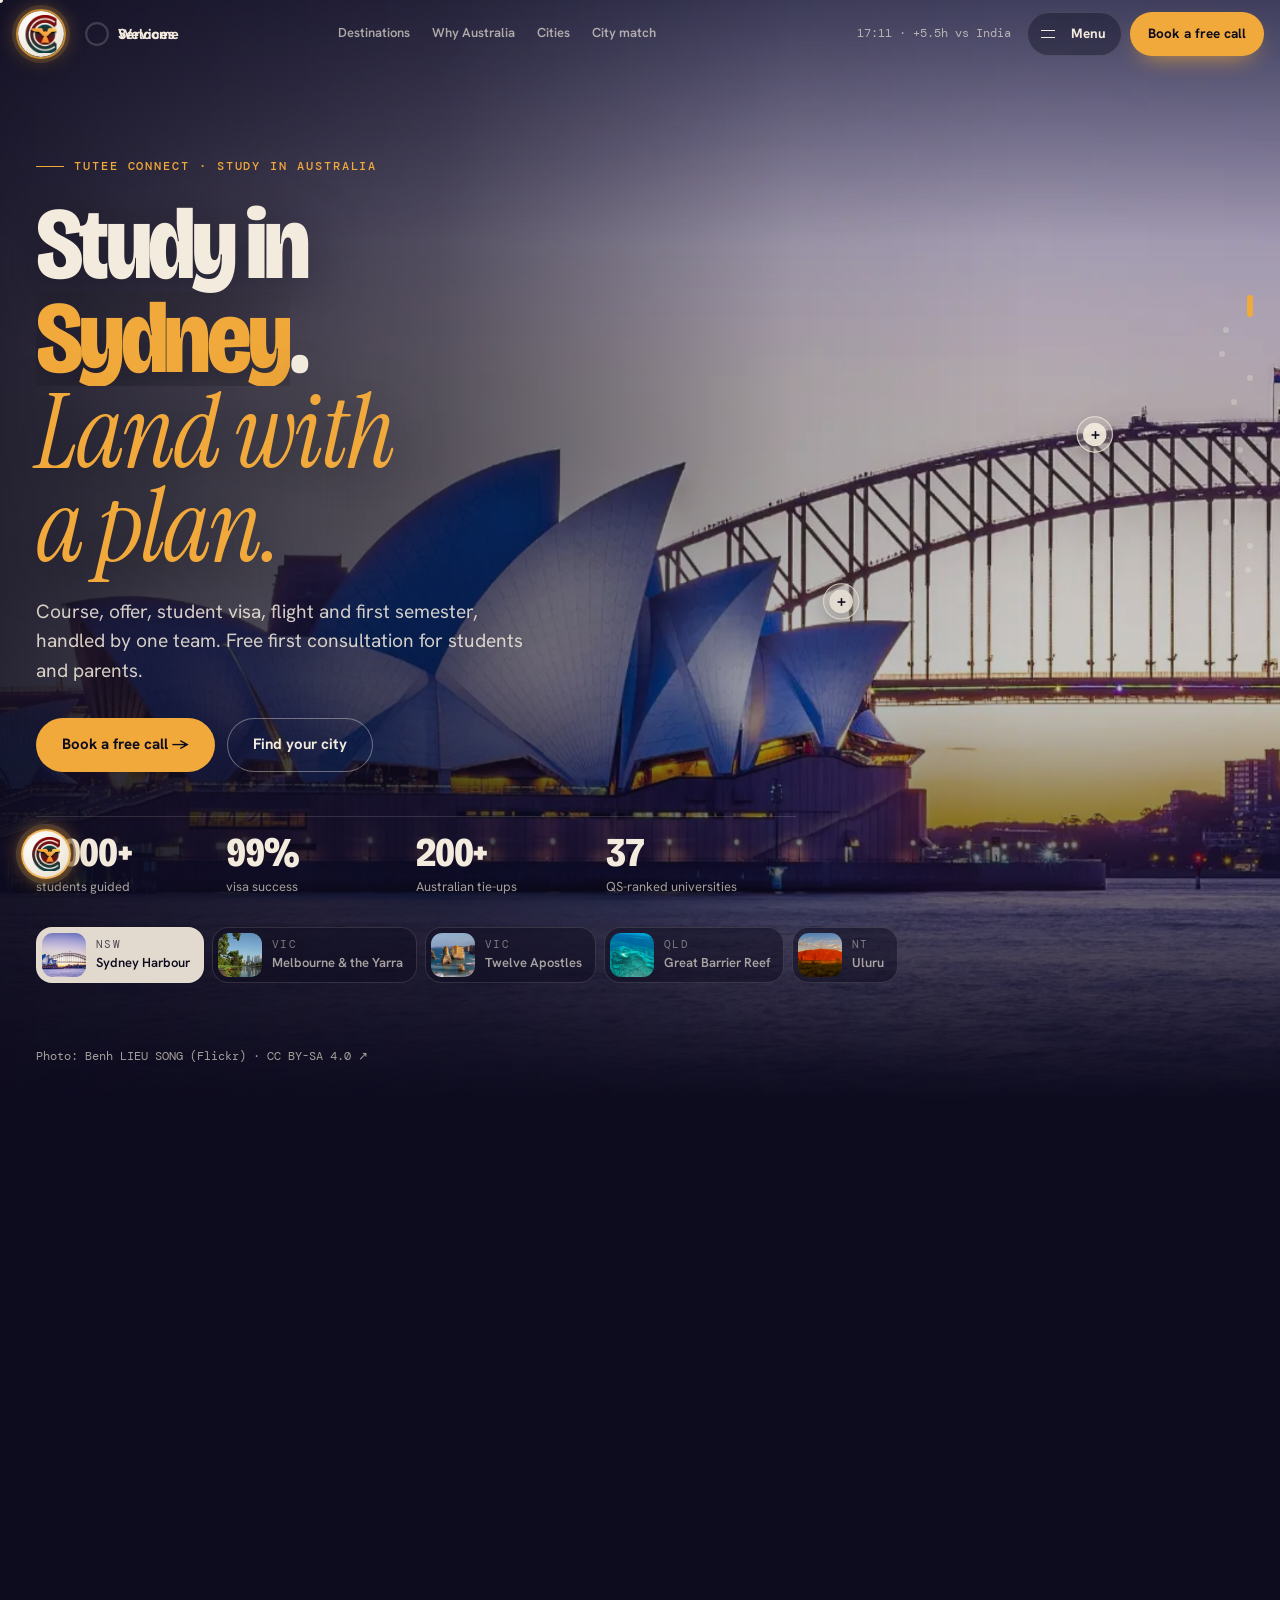
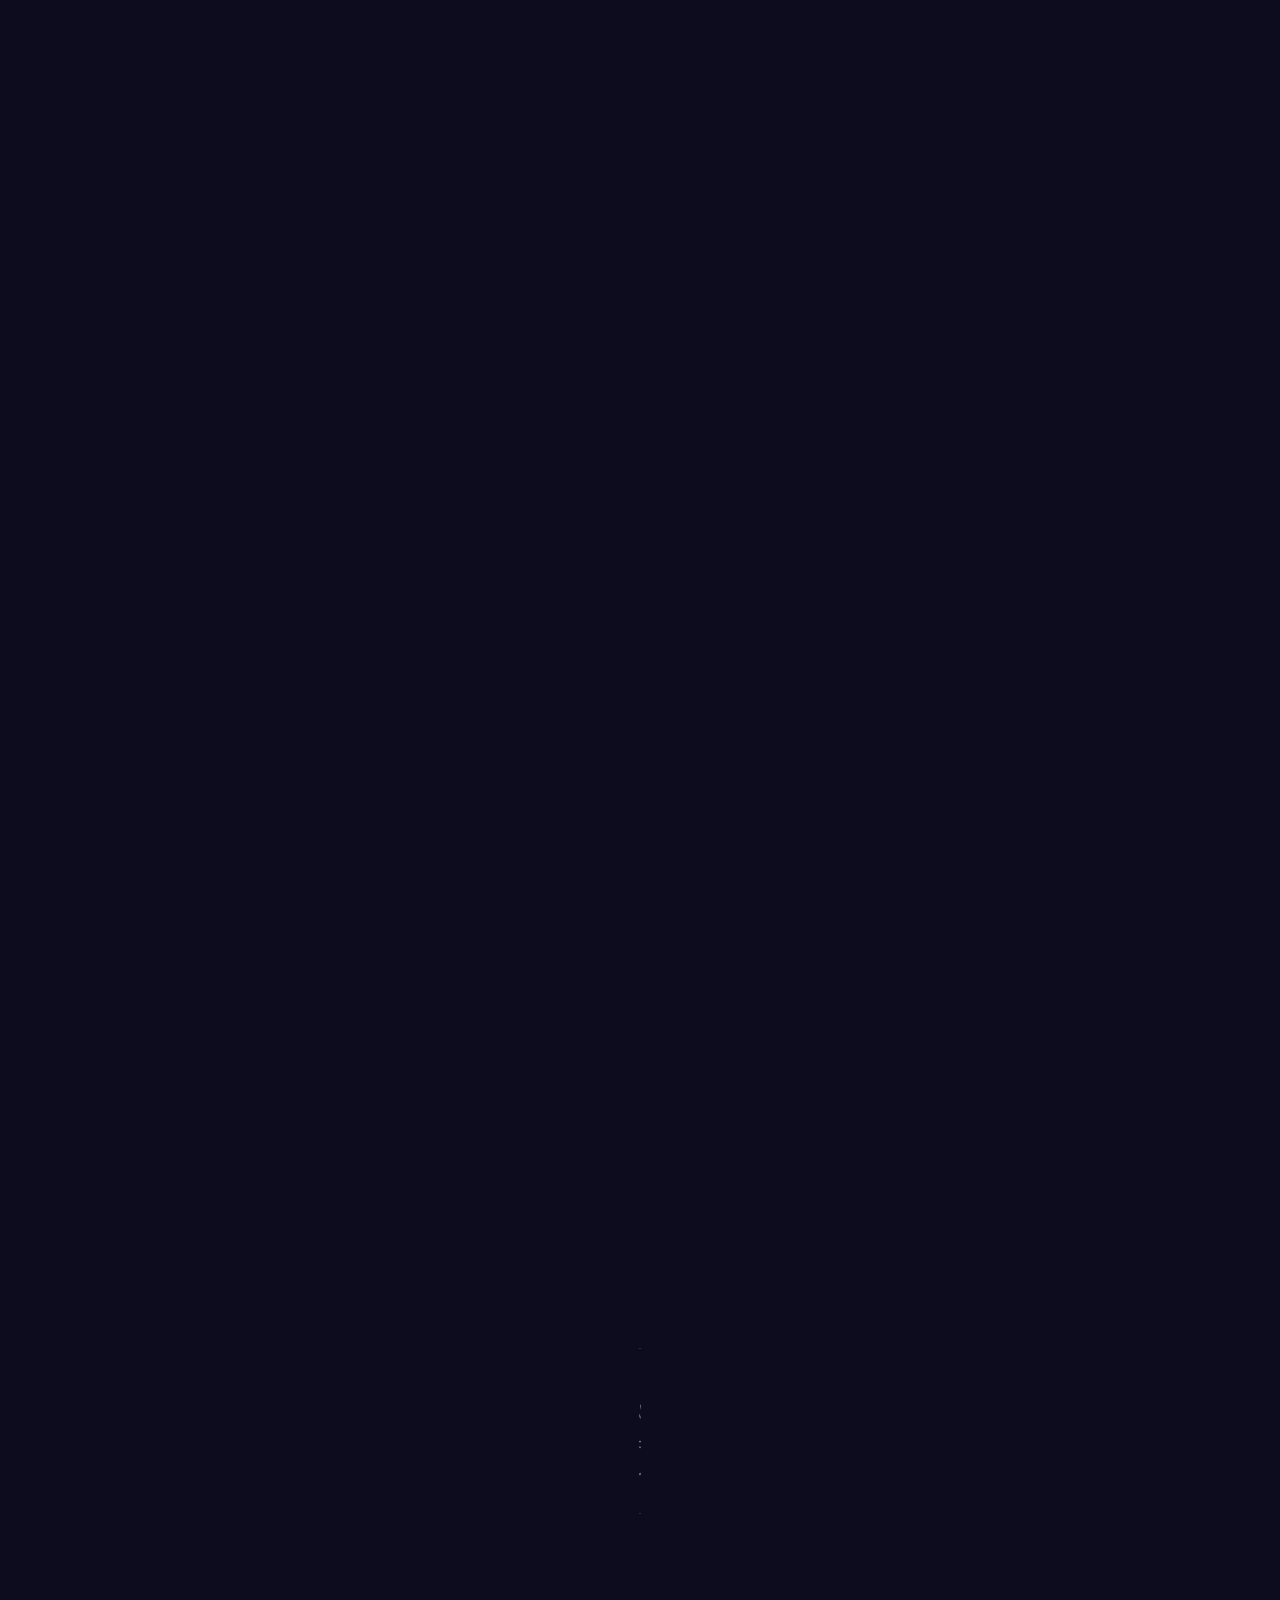
==== commit 21af0696: "ausralia ui changes" ====
--- a/index.html
+++ b/index.html
@@ -1,45 +1,549 @@
-<!DOCTYPE html>
-<html lang="en" style="color-scheme: light;">
+<!doctype html>
+<html lang="en">
 <head>
-  <meta charset="UTF-8">
-  <meta name="viewport" content="width=device-width, initial-scale=1.0">
-  <meta name="color-scheme" content="light">
-  <title>Tutee Connect - Study in Australia</title>
-  <meta name="description" content="Australia education experts. End-to-end guidance for the subclass 500 Student visa, university and college admissions, scholarships, education loans, the Temporary Graduate visa and permanent residence. 99% visa success rate.">
-  <link rel="icon" href="./assets/img/logo/icon.png">
-  <link rel="preload" as="style" href="./assets/css/quicksand.css">
-  <link rel="stylesheet" href="./assets/css/quicksand.css">
-  <link rel="preload" as="image" href="./assets/img/photos/students-campus.jpg">
-  <link rel="stylesheet" href="./assets/css/main.css">
+<meta charset="utf-8">
+<meta name="viewport" content="width=device-width,initial-scale=1,viewport-fit=cover">
+<link rel="icon" type="image/png" href="mark.png">
+<meta name="theme-color" content="#0D0B1E">
+<title>Tutee Connect Australia</title>
+<meta name="description" content="Study in Australia with Tutee Connect: cities, universities, visas, intakes and a free first consultation.">
+<link rel="preconnect" href="https://fonts.googleapis.com"><link rel="preconnect" href="https://fonts.gstatic.com" crossorigin>
+<link rel="stylesheet" href="https://fonts.googleapis.com/css2?family=Bricolage+Grotesque:opsz,wdth,wght@12..96,75..100,300..800&family=Hanken+Grotesk:wght@400;500;600;700&family=DM+Mono:wght@400;500&family=Permanent+Marker&family=Caveat:wght@500;700&family=Instrument+Serif:ital@0;1&display=swap">
+<link rel="preload" as="image" href="hero-sydney.webp" media="(min-width:900px) and (pointer:fine)"><link rel="preload" as="image" href="hero-sydney-m.webp" media="(max-width:899px), (pointer:coarse)">
+<style>
+.atropos{position:relative;display:block;perspective:1200px;transform:translate3d(0,0,0)}.atropos-rotate-touch{-webkit-tap-highlight-color:transparent;-webkit-touch-callout:none;-webkit-user-select:none;-moz-user-select:none;user-select:none}.atropos-rotate-touch-scroll-y{touch-action:pan-y}.atropos-rotate-touch-scroll-x{touch-action:pan-x}.atropos-rotate-touch{touch-action:none}.atropos-rotate,.atropos-scale{width:100%;height:100%;transform-style:preserve-3d;transition-property:transform;display:block}.atropos-highlight,.atropos-shadow{position:absolute;pointer-events:none;transition-property:transform,opacity;display:block;opacity:0}.atropos-shadow{z-index:-1;background:#000;left:0;top:0;width:100%;height:100%;filter:blur(30px)}.atropos-highlight{left:-50%;top:-50%;width:200%;height:200%;background-image:radial-gradient(circle at 50%,rgba(255,255,255,.25),transparent 50%);z-index:0}.atropos-rotate{position:relative}.atropos-inner{width:100%;height:100%;position:relative;overflow:hidden;transform-style:preserve-3d;transform:translate3d(0,0,0);display:block}.atropos-active{z-index:1}.atropos-active .atropos-shadow{opacity:1!important}::slotted([data-atropos-offset]),[data-atropos-offset]{transition-property:transform}[data-atropos-opacity]{transition-property:opacity}::slotted([data-atropos-offset][data-atropos-opacity]),[data-atropos-offset][data-atropos-opacity]{transition-property:transform,opacity}html.lenis,html.lenis body{
+  height: auto;
+}.lenis.lenis-smooth{
+  scroll-behavior: auto !important;
+}.lenis.lenis-smooth [data-lenis-prevent]{
+  overscroll-behavior: contain;
+}.lenis.lenis-stopped{
+  overflow: hidden;
+}.lenis.lenis-smooth iframe{
+  pointer-events: none;
+}:root{
+ --ink:#0D0B1E;--bone:#F3EBDD;--saffron:#F2A93B;--coral:#E8735A;--lilac:#C8B6FF;--mint:#9FE3C9;--sky:#7FB2FF;--rose:#F4A6C0;--jade:#2E8B74;
+ --glass:rgba(243,235,221,.055);--line:rgba(243,235,221,.14);--dim:rgba(243,235,221,.66);
+ --acc:var(--saffron);
+ --display:'Bricolage Grotesque','Arial Narrow',system-ui,sans-serif;--body:'Hanken Grotesk',system-ui,-apple-system,'Segoe UI',sans-serif;--mono:'DM Mono',ui-monospace,'SFMono-Regular',Menlo,monospace;--serif:'Instrument Serif',Georgia,serif;
+ --w:1240px;--r:22px;--ease:cubic-bezier(.2,.75,.15,1);color-scheme:dark}*{box-sizing:border-box}html{scroll-padding-top:84px}body{margin:0;background:#0D0B1E;color:var(--bone);font-family:var(--body);font-size:16px;line-height:1.55;-webkit-font-smoothing:antialiased;overflow-x:hidden;transition:background-color 1.1s var(--ease)}h1,h2,h3,h4{font-family:var(--display);font-weight:800;line-height:.92;letter-spacing:-.035em;margin:0;text-wrap:balance;font-variation-settings:'wdth' 82,'opsz' 96}h2 em,h1 em{font-family:var(--serif);font-style:italic;font-weight:400;letter-spacing:-.02em;color:var(--acc);font-variation-settings:normal}p{margin:0}a{color:inherit}button{font:inherit;color:inherit;cursor:pointer}:focus-visible{outline:2px solid var(--saffron);outline-offset:3px;border-radius:6px}::selection{background:var(--saffron);color:var(--ink)}.in{position:relative;max-width:var(--w);margin:0 auto;padding-left:max(16px,env(safe-area-inset-left,0px));padding-right:max(16px,env(safe-area-inset-right,0px))}.band{position:relative;padding-block:clamp(84px,11vw,150px)}main>section{position:relative;z-index:1}.k{font-family:var(--mono);font-size:12px;letter-spacing:.16em;text-transform:uppercase;font-weight:500;display:inline-flex;align-items:center;gap:10px;color:var(--acc)}.k::before{content:"";width:28px;height:1px;background:currentColor}.h2{font-size:clamp(48px,7.6vw,118px);margin-top:20px}.lede{font-size:clamp(17px,1.5vw,20px);max-width:56ch;margin-top:22px;color:var(--dim)}.btn{position:relative;display:inline-flex;align-items:center;gap:10px;height:54px;padding:0 26px;border-radius:99px;border:0;font-weight:700;font-size:15px;text-decoration:none;overflow:hidden;isolation:isolate;transition:transform .35s var(--ease)}.btn::before{content:"";position:absolute;inset:0;z-index:-1;border-radius:inherit;background:var(--bone);transform:translateY(101%);transition:transform .45s var(--ease)}.btn:hover::before{transform:none}.btn:hover{color:var(--ink)}.mono{font-family:var(--mono)}#topo{position:fixed;inset:0;width:100%;height:100%;z-index:0;pointer-events:none;opacity:.9}.glow{position:fixed;z-index:0;pointer-events:none;width:70vmax;height:70vmax;left:var(--gx,60%);top:var(--gy,-20%);transform:translate(-50%,-50%);border-radius:50%;background:radial-gradient(closest-side,var(--acc),transparent);opacity:.14;filter:blur(40px);transition:background 1.1s,left 1.6s var(--ease),top 1.6s var(--ease)}.grain{position:fixed;inset:-50%;z-index:60;pointer-events:none;opacity:.07;background-image:url("data:image/svg+xml,%3Csvg xmlns='http://www.w3.org/2000/svg' width='160' height='160'%3E%3Cfilter id='n'%3E%3CfeTurbulence type='fractalNoise' baseFrequency='.9' numOctaves='3' stitchTiles='stitch'/%3E%3C/filter%3E%3Crect width='100%25' height='100%25' filter='url(%23n)'/%3E%3C/svg%3E");animation:gr 1.2s steps(6) infinite}@keyframes gr{0%{transform:translate(0,0)}20%{transform:translate(-6%,4%)}40%{transform:translate(4%,-8%)}60%{transform:translate(-8%,2%)}80%{transform:translate(6%,6%)}}.intro{position:fixed;inset:0;z-index:90;background:#0D0B1E;display:grid;place-items:center;clip-path:inset(0 0 0 0);animation:curtain 1s var(--ease) 2.6s forwards}.intro.go{animation:curtain .9s var(--ease) forwards}.intro .w{display:grid;gap:18px;justify-items:center;text-align:center}.intro .t{font-family:var(--display);font-weight:800;font-size:clamp(34px,5vw,64px);letter-spacing:-.04em;overflow:hidden;font-variation-settings:'wdth' 82}.intro .t span{display:inline-block;animation:up .9s var(--ease) both}.intro .t span:nth-child(2){font-family:var(--serif);font-style:italic;font-weight:400;color:var(--saffron);animation-delay:.12s}.intro .bar{width:min(260px,60vw);height:2px;background:rgba(243,235,221,.15);overflow:hidden}.intro .bar i{display:block;height:100%;background:var(--saffron);animation:load 1.4s var(--ease) forwards}.intro small{font-family:var(--mono);font-size:12px;letter-spacing:.2em;text-transform:uppercase;color:var(--dim)}@keyframes curtain{to{clip-path:inset(0 0 100% 0);visibility:hidden}}@keyframes up{from{transform:translateY(110%)}}@keyframes load{from{width:0}to{width:100%}}.cur{position:fixed;left:0;top:0;z-index:95;pointer-events:none;width:38px;height:38px;margin:-19px 0 0 -19px;border-radius:50%;border:1px solid rgba(243,235,221,.7);mix-blend-mode:difference;transition:width .35s var(--ease),height .35s var(--ease),margin .35s var(--ease),background .3s;display:none}.cur.big{width:84px;height:84px;margin:-42px 0 0 -42px;background:rgba(243,235,221,.95)}.dot{position:fixed;left:0;top:0;z-index:96;width:6px;height:6px;margin:-3px 0 0 -3px;border-radius:50%;background:var(--bone);pointer-events:none;mix-blend-mode:difference;display:none}@media (hover:hover) and (pointer:fine){.cur,.dot{display:block}}.rv{opacity:0;transform:translateY(40px);transition:opacity 1s var(--ease),transform 1.1s var(--ease);transition-delay:var(--d,0s)}.rv.on{opacity:1;transform:none}.split .ln{display:block;overflow:hidden;padding-bottom:.06em;margin-bottom:-.06em}.split .ln>span{display:inline-block;transform:translateY(105%);transition:transform 1.1s var(--ease);transition-delay:calc(var(--i) * .09s)}.split.on .ln>span{transform:none}.mqb{position:relative;z-index:1;overflow:hidden;padding-block:18px;border-block:1px solid var(--line)}.mqb .t{display:flex;width:max-content;font-family:var(--display);font-weight:800;font-size:clamp(64px,10vw,150px);line-height:1;letter-spacing:-.04em;white-space:nowrap;will-change:transform;font-variation-settings:'wdth' 78}.mqb .t span{padding-right:.35em;color:transparent;-webkit-text-stroke:1.2px rgba(243,235,221,.5)}.mqb .t span:nth-child(3n+2){color:var(--acc);-webkit-text-stroke:0;font-family:var(--serif);font-style:italic;font-weight:400;font-variation-settings:normal}.nav{position:sticky;top:env(safe-area-inset-top,0px);z-index:50;padding-block:12px;background:rgba(13,11,30,.55);-webkit-backdrop-filter:blur(16px) saturate(1.4);backdrop-filter:blur(16px) saturate(1.4);border-bottom:1px solid var(--line);transition:transform .5s var(--ease)}.nav.hide{transform:translateY(-100%)}.nav .in{display:flex;align-items:center;gap:14px}.nav .lg{display:flex;align-items:center;background:var(--bone);border-radius:12px;padding:6px 10px;flex:none}.nav .lg img{height:28px;width:auto;display:block}.nav ul{list-style:none;display:flex;gap:2px;margin:0 auto;padding:0}.nav ul a{position:relative;display:flex;align-items:center;gap:7px;padding:8px 11px;border-radius:99px;text-decoration:none;font-size:13.5px;font-weight:600;color:var(--dim);transition:color .3s}.nav ul a i{width:6px;height:6px;border-radius:50%;background:var(--c);transition:transform .3s}.nav ul a:hover,.nav ul a.on{color:var(--bone)}.nav ul a.on i{transform:scale(1.8)}@media (max-width:1080px){.nav ul{display:none}.nav.open ul{display:flex;position:absolute;top:100%;left:0;right:0;flex-direction:column;background:rgba(13,11,30,.96);padding:10px max(16px,env(safe-area-inset-right,0px)) 18px max(16px,env(safe-area-inset-left,0px));border-bottom:1px solid var(--line)}.nav.open ul a{font-size:18px;padding:12px}}.hero{padding-block:clamp(56px,8vw,110px) clamp(64px,9vw,120px)}.hero .in{display:grid;grid-template-columns:minmax(0,1fr) minmax(0,1.05fr);gap:clamp(32px,5vw,72px);align-items:center}.hero h1{font-size:clamp(58px,8.2vw,132px);margin-top:22px}.hero h1 em{display:block;color:var(--saffron)}.rot{display:inline-grid;vertical-align:bottom;overflow:hidden;color:var(--rc,var(--saffron));transition:color .6s}.rot b{grid-area:1/1;font-weight:800;transition:transform .8s var(--ease),opacity .8s var(--ease)}.rot b.out{transform:translateY(-100%);opacity:0}.rot b.pre{transform:translateY(100%);opacity:0;transition:none}.hero .acts{display:flex;flex-wrap:wrap;gap:12px;margin-top:32px}.hero .b1{background:var(--saffron);color:var(--ink)}.hero .b2{background:transparent;color:var(--bone);box-shadow:inset 0 0 0 1px rgba(243,235,221,.4)}.stats{display:grid;grid-template-columns:repeat(4,minmax(0,1fr));margin-top:44px;border-top:1px solid var(--line)}.stats div{padding:16px 12px 0 0}.stats b{display:block;font-family:var(--display);font-weight:800;font-size:clamp(28px,3.2vw,46px);letter-spacing:-.03em;line-height:1;font-variant-numeric:tabular-nums;font-variation-settings:'wdth' 80}.stats span{font-size:13px;color:var(--dim)}.tile{position:relative;border:0;border-radius:var(--r);background:var(--c);color:var(--f);padding:14px;text-align:left;overflow:hidden;display:flex;flex-direction:column;justify-content:space-between;min-width:0;transform-style:preserve-3d;transition:transform .5s var(--ease),box-shadow .5s;box-shadow:0 30px 60px -30px rgba(0,0,0,.6)}.tile::after{content:"";position:absolute;inset:0;background:radial-gradient(circle at var(--mx,50%) var(--my,50%),rgba(255,255,255,.35),transparent 45%);opacity:0;transition:opacity .4s;pointer-events:none}.tile:hover::after{opacity:1}.tile svg{position:absolute;inset:auto -6% 18% auto;width:78%;max-width:180px;height:auto;transition:transform .9s var(--ease)}.tile:hover svg,.tile:focus-visible svg{transform:scale(1.14) rotate(-5deg) translateY(-6px)}.tile .t{font-family:var(--mono);font-size:12px;opacity:.85;position:relative;font-variant-numeric:tabular-nums}.tile .n{position:relative;font-family:var(--display);font-weight:800;font-size:clamp(16px,1.45vw,24px);letter-spacing:-.03em;line-height:.95;font-variation-settings:'wdth' 78}.tile .n small{display:block;font-family:var(--mono);font-weight:400;font-size:12px;letter-spacing:.1em;margin-top:6px;opacity:.75;font-variation-settings:normal}@keyframes tin{from{opacity:0;transform:translateY(40px) rotateX(-25deg)}}@media (max-width:960px){.hero .in{grid-template-columns:1fr}}@media (max-width:520px){.stats{grid-template-columns:repeat(2,minmax(0,1fr))}.stats div{padding-bottom:12px}}.why .in{display:grid;grid-template-columns:minmax(0,.9fr) minmax(0,1.1fr);gap:clamp(32px,5vw,80px)}.why .side{position:sticky;top:120px;align-self:start}.deck{display:grid;gap:30px;padding-bottom:20px}.fact{position:sticky;top:calc(120px + var(--i) * 28px);min-height:340px;border-radius:30px;padding:clamp(24px,3vw,40px);background:var(--c);color:var(--ink);display:grid;grid-template-columns:minmax(0,1fr) auto;gap:10px 20px;align-content:space-between;box-shadow:0 -20px 40px -24px rgba(0,0,0,.7);transform-origin:50% 0;transform:scale(var(--s,1));filter:brightness(var(--b,1));transition:transform .2s linear,filter .2s linear;overflow:hidden}.fact::before{content:"";position:absolute;inset:0;background-image:repeating-radial-gradient(circle at 110% -10%,transparent 0 18px,rgba(13,11,30,.07) 18px 19px);pointer-events:none}.fact .num{font-family:var(--display);font-weight:800;font-size:clamp(96px,13vw,190px);line-height:.8;letter-spacing:-.06em;font-variation-settings:'wdth' 75;font-variant-numeric:tabular-nums}.fact .num small{font-family:var(--serif);font-style:italic;font-weight:400;font-size:.3em;letter-spacing:0;margin-left:6px}.fact svg{width:clamp(64px,8vw,104px);height:auto;position:relative}.fact h3{grid-column:1/-1;font-size:clamp(26px,2.6vw,36px);margin-top:10px;position:relative}.fact p{grid-column:1/-1;max-width:48ch;position:relative;opacity:.82}@media (max-width:860px){.why .in{grid-template-columns:1fr}.why .side{position:static}.fact{top:calc(80px + var(--i) * 14px)}}.slices{display:flex;gap:8px;height:clamp(460px,46vw,580px);margin-top:48px}.slice{flex:1 1 0;min-width:0;border-radius:var(--r);background:var(--c);color:var(--f);position:relative;overflow:hidden;transition:flex 1s var(--ease),height .8s var(--ease);cursor:pointer;border:0;padding:0;text-align:left}.slice::before{content:"";position:absolute;inset:0;background-image:repeating-linear-gradient(115deg,transparent 0 22px,rgba(13,11,30,.06) 22px 23px);pointer-events:none}.slice.on{flex:7 1 0;cursor:default}.slice .body{position:absolute;inset:0;padding:clamp(22px,3vw,40px);display:grid;grid-template-rows:auto 1fr auto;gap:16px;pointer-events:none;min-width:420px}.slice .body>*{opacity:0;transform:translateX(-30px);transition:opacity .5s,transform .8s var(--ease)}.slice.on .body{pointer-events:auto}.slice.on .body>*{opacity:1;transform:none;transition-delay:.25s}.slice.on .body>*:nth-child(2){transition-delay:.33s}.slice.on .body>*:nth-child(3){transition-delay:.41s}.slice .top{display:flex;justify-content:space-between;gap:12px;font-family:var(--mono);font-size:12px;letter-spacing:.08em;font-variant-numeric:tabular-nums}.slice h3{font-size:clamp(54px,6.4vw,100px)}.slice .ds{font-size:17px;max-width:40ch;margin-top:14px}.slice .tags{display:flex;flex-wrap:wrap;gap:8px;margin-top:18px}.slice .tags span{font-family:var(--mono);font-size:12px;padding:6px 11px;border-radius:99px;box-shadow:inset 0 0 0 1px currentColor}.slice .art{position:absolute;right:-4%;bottom:-6%;width:46%;max-width:300px;transform:translateY(30px) rotate(6deg);opacity:.35;transition:transform 1.2s var(--ease),opacity .8s}.slice.on .art{transform:none;opacity:.95}.slice .go{align-self:end;justify-self:start;background:var(--ink);color:var(--bone)}@media (max-width:820px){.slices{flex-direction:column;height:auto}.slice{flex:none;height:64px}.slice.on{height:430px}.slice .body{min-width:0}.slice .art{width:40%}}.mx{display:grid;grid-template-columns:minmax(0,1fr) minmax(0,1fr);gap:clamp(24px,4vw,56px);margin-top:48px;align-items:start}.vibe{position:relative;display:inline-flex;align-items:center;gap:10px;height:50px;padding:0 20px 0 14px;border-radius:99px;border:1px solid var(--line);background:var(--glass);font-weight:600;font-size:15px;overflow:hidden;isolation:isolate;transition:color .4s,border-color .4s,transform .3s var(--ease)}.vibe::before{content:"";position:absolute;inset:0;z-index:-1;background:var(--coral);clip-path:circle(0 at 22px 50%);transition:clip-path .6s var(--ease)}.vibe i{width:22px;height:22px;border-radius:50%;border:1px solid currentColor;display:grid;place-items:center;font-style:normal;font-size:12px}.vibe[aria-pressed="true"]{color:var(--ink);border-color:var(--coral)}.vibe[aria-pressed="true"]::before{clip-path:circle(150% at 22px 50%)}.vibe:hover{transform:translateY(-2px);border-color:rgba(243,235,221,.4)}.res{background:var(--glass);border:1px solid var(--line);-webkit-backdrop-filter:blur(14px);backdrop-filter:blur(14px);border-radius:30px;padding:clamp(22px,3vw,34px)}@keyframes pop{from{opacity:0;transform:translateY(24px)}}.rank{list-style:none;margin:18px 0 0;padding:0;display:grid;gap:9px}.rank li{display:grid;grid-template-columns:110px minmax(0,1fr) 34px;gap:12px;align-items:center;font-size:14px;font-weight:600}.rank .bar{height:8px;border-radius:99px;background:rgba(243,235,221,.08);overflow:hidden}.rank .bar b{display:block;height:100%;width:var(--v);background:var(--c);border-radius:99px;transition:width .9s var(--ease)}.rank .sc{font-family:var(--mono);font-size:12px;text-align:right;font-variant-numeric:tabular-nums;color:var(--dim)}.res .btn{margin-top:22px;background:var(--saffron);color:var(--ink)}@media (max-width:860px){.mx{grid-template-columns:1fr}}.bento{display:grid;grid-template-columns:repeat(4,minmax(0,1fr));grid-auto-rows:minmax(220px,auto);grid-auto-flow:dense;gap:12px;margin-top:22px}.sv{position:relative;border-radius:var(--r);background:var(--glass);border:1px solid var(--line);color:var(--bone);padding:24px;display:flex;flex-direction:column;gap:10px;overflow:hidden;transition:opacity .5s,transform .6s var(--ease),border-color .4s}.sv::before{content:"";position:absolute;inset:-1px;border-radius:inherit;background:radial-gradient(420px circle at var(--mx,-30%) var(--my,-30%),color-mix(in srgb,var(--c) 38%,transparent),transparent 60%);opacity:0;transition:opacity .4s;pointer-events:none}.sv:hover::before{opacity:1}.sv:hover{border-color:color-mix(in srgb,var(--c) 60%,transparent)}.sv>*{position:relative}.sv .st{font-family:var(--mono);font-size:12px;letter-spacing:.14em;text-transform:uppercase;color:var(--c)}.sv h3{font-size:clamp(26px,2.4vw,36px);font-variation-settings:'wdth' 85}.sv.h2 h3{font-size:clamp(38px,4.4vw,66px)}.sv p{font-size:14.5px;max-width:38ch;color:var(--dim)}.sv ul{list-style:none;margin:auto 0 0;padding:14px 0 0;display:grid;gap:6px;font-size:13.5px;border-top:1px solid var(--line)}.sv ul li{display:flex;gap:8px}.sv ul li::before{content:"→";font-family:var(--mono);color:var(--c)}.sv.w2{grid-column:span 2}.sv.h2{grid-row:span 2}@media (max-width:900px){.bento{grid-template-columns:repeat(2,minmax(0,1fr))}}@media (max-width:540px){.bento{grid-template-columns:1fr}.sv.w2{grid-column:auto}.sv.h2{grid-row:auto}}.route .intro2{padding-block:clamp(84px,11vw,140px) 24px}.phases{display:flex;flex-wrap:wrap;gap:8px;margin-top:26px;font-family:var(--mono);font-size:13px}.phases span{padding:7px 14px;border-radius:99px;background:var(--c);color:var(--f)}.hz{position:relative;height:var(--hz,420vh)}.ph{flex:none;width:min(560px,78vw);min-height:min(500px,62vh);border-radius:34px;background:var(--c);color:var(--f);padding:clamp(24px,3vw,40px);position:relative;overflow:hidden;display:flex;flex-direction:column;gap:14px;transform:rotate(var(--rz,0deg)) scale(var(--sc,1));transition:transform .2s linear}.ph::before{content:"";position:absolute;inset:0;background-image:repeating-radial-gradient(circle at 100% 100%,transparent 0 22px,rgba(13,11,30,.07) 22px 23px);pointer-events:none}.ph .num{position:absolute;right:-.06em;top:-.18em;font-family:var(--display);font-weight:800;font-size:clamp(170px,22vw,280px);line-height:1;letter-spacing:-.06em;opacity:.16;font-variation-settings:'wdth' 75}.ph .tg{font-family:var(--mono);font-size:12px;letter-spacing:.1em;text-transform:uppercase;position:relative}.ph h3{font-size:clamp(52px,6vw,90px);margin-top:auto;position:relative}.ph p{font-size:17px;max-width:36ch;position:relative}.ph ul{list-style:none;margin:0;padding:14px 0 0;border-top:1px solid currentColor;display:grid;gap:7px;font-size:14.5px;position:relative}.ph ul li::before{content:"✓  ";font-weight:700}.trail{width:min(var(--w),calc(100% - 32px));margin:0 auto}.trail .ln{position:relative;height:2px;background:var(--line)}.trail .ln b{position:absolute;inset:0 auto 0 0;width:var(--p,0%);background:var(--saffron);box-shadow:0 0 18px var(--saffron)}.trail .lb{display:flex;justify-content:space-between;margin-top:14px;font-family:var(--mono);font-size:12px;letter-spacing:.12em;text-transform:uppercase}.trail .lb span{color:var(--dim);transition:color .4s}.trail .lb span.on{color:var(--saffron)}@media (max-width:760px){.hz{height:auto}.ph{width:auto;min-height:0;transform:none!important}.ph h3{margin-top:60px}.trail{display:none}}@keyframes pls{from{r:12;opacity:.6}to{r:34;opacity:0}}.cd{display:flex;flex-wrap:wrap;gap:clamp(12px,3vw,44px);margin-top:48px;align-items:flex-end}.cd div{display:grid}.cd b{font-family:var(--display);font-weight:800;font-size:clamp(70px,11vw,176px);line-height:.82;letter-spacing:-.05em;font-variant-numeric:tabular-nums;font-variation-settings:'wdth' 75}.cd div:last-child b{color:var(--mint)}.cd span{font-family:var(--mono);font-size:12px;letter-spacing:.16em;text-transform:uppercase;margin-top:12px;color:var(--dim)}.ubar{display:flex;flex-wrap:wrap;gap:12px;align-items:center;justify-content:space-between;margin-top:30px}.ubar .btn{background:var(--sky);color:var(--ink)}.ubar p{font-family:var(--mono);font-size:12.5px;max-width:60ch;color:var(--dim)}.loans{margin-top:clamp(56px,7vw,96px)}@keyframes mq{to{transform:translateX(-50%)}}.stories{overflow:hidden}.rows{display:grid;gap:18px;margin-top:48px}.row{display:flex;gap:18px;width:max-content;animation:mq 80s linear infinite}.row.rev{animation-direction:reverse}.rows:hover .row{animation-play-state:paused}.card{width:340px;flex:none;background:var(--bone);color:var(--ink);border-radius:18px;padding:24px;display:grid;grid-template-columns:minmax(0,1fr) auto;gap:14px;position:relative;transition:transform .6s var(--ease)}.card:hover{transform:translateY(-6px) rotate(-1deg)}.card p{grid-column:1/-1;font-family:var(--serif);font-size:19px;line-height:1.35}.card .who b{display:block;font-family:var(--display);font-weight:800;font-size:20px;letter-spacing:-.02em;line-height:1}.card .who span{font-family:var(--mono);font-size:11.5px;opacity:.65}.card .stamp{width:54px;height:62px;border-radius:4px;background:var(--c);color:var(--f);display:grid;place-items:center;font-family:var(--display);font-weight:800;font-size:20px;outline:2px dashed var(--bone);outline-offset:-5px;transform:rotate(4deg);align-self:end}@media (prefers-reduced-motion:reduce){.row{animation:none;flex-wrap:wrap;width:auto}}.book .in{display:grid;grid-template-columns:minmax(0,1fr) minmax(0,1fr);gap:clamp(28px,5vw,72px)}.contact{display:grid;gap:4px;margin-top:36px}.contact div{display:flex;flex-wrap:wrap;align-items:center;gap:6px 14px;padding:16px 0;border-top:1px solid var(--line)}.contact .lb{font-family:var(--mono);font-size:11.5px;letter-spacing:.12em;text-transform:uppercase;width:100%;color:var(--dim)}.contact b{font-family:var(--display);font-weight:700;font-size:clamp(22px,2.4vw,32px);letter-spacing:-.02em;user-select:all}.contact button,.contact a.sm{height:32px;padding:0 14px;border-radius:99px;border:1px solid var(--line);background:transparent;color:var(--bone);font-weight:600;font-size:12.5px;text-decoration:none;display:inline-flex;align-items:center;transition:background .3s,color .3s}.contact button:hover,.contact a.sm:hover{background:var(--saffron);color:var(--ink)}form.bk{background:var(--glass);border:1px solid var(--line);-webkit-backdrop-filter:blur(14px);backdrop-filter:blur(14px);border-radius:30px;padding:clamp(22px,3vw,36px);display:grid;grid-template-columns:1fr 1fr;gap:14px;align-content:start}form.bk label{display:grid;gap:6px;font-family:var(--mono);font-size:11.5px;letter-spacing:.1em;text-transform:uppercase;min-width:0;color:var(--dim)}form.bk .full{grid-column:1/-1}form.bk input,form.bk select{height:52px;border-radius:14px;border:1px solid var(--line);background:rgba(13,11,30,.45);padding:0 14px;font:500 16px var(--body);color:var(--bone);width:100%;min-width:0;text-transform:none;letter-spacing:0;transition:border-color .3s,background .3s}form.bk input::placeholder{color:rgba(243,235,221,.35)}form.bk input:focus,form.bk select:focus{outline:none;border-color:var(--coral);background:rgba(13,11,30,.7)}form.bk option{background:#1b1730;color:var(--bone)}form.bk .btn{grid-column:1/-1;justify-content:center;background:var(--coral);color:var(--ink);height:56px;font-size:16px}.ready{grid-column:1/-1;font-size:14.5px;background:var(--mint);color:var(--ink);border-radius:14px;padding:14px 16px}.ready[hidden]{display:none}.ready a{font-weight:700}@media (max-width:860px){.book .in{grid-template-columns:1fr}}@media (max-width:480px){form.bk{grid-template-columns:1fr}}footer{position:relative;z-index:1;padding-block:72px 40px;border-top:1px solid var(--line)}footer .big{font-family:var(--display);font-weight:800;font-size:clamp(64px,13vw,210px);line-height:.85;letter-spacing:-.055em;font-variation-settings:'wdth' 75;margin-bottom:56px}footer .big em{font-family:var(--serif);font-style:italic;font-weight:400;color:var(--saffron);letter-spacing:-.02em}footer .in{display:grid;grid-template-columns:minmax(0,1.3fr) minmax(0,1fr);gap:40px}footer .lg{display:inline-flex;background:var(--bone);border-radius:14px;padding:10px 14px}footer .lg img{height:44px;width:auto;display:block}footer p{margin-top:18px;max-width:58ch;color:var(--dim);font-size:15px}footer ul{list-style:none;margin:0;padding:0;display:grid;gap:10px;font-family:var(--mono);font-size:14px}footer .fine{grid-column:1/-1;display:flex;flex-wrap:wrap;justify-content:space-between;gap:10px;border-top:1px solid var(--line);padding-top:20px;font-family:var(--mono);font-size:12px;color:var(--dim)}@media (max-width:760px){footer .in{grid-template-columns:1fr}}.toast{position:fixed;left:50%;bottom:calc(24px + env(safe-area-inset-bottom,0px));transform:translateX(-50%);z-index:80;background:var(--bone);color:var(--ink);padding:12px 18px;border-radius:14px;font-size:14px;box-shadow:0 10px 30px rgba(0,0,0,.4);max-width:calc(100vw - 32px)}@media (prefers-reduced-motion:reduce){*,*::before,*::after{animation-duration:.001ms!important;animation-iteration-count:1!important;transition-duration:.001ms!important;transition-delay:0s!important}.intro{display:none}.rv,.split .ln>span{opacity:1;transform:none}.grain{animation:none}}.rail{position:fixed;z-index:65;right:calc(16px + env(safe-area-inset-right,0px));top:50%;transform:translateY(-50%);display:flex;flex-direction:column;gap:2px}.rail a{position:relative;display:flex;align-items:center;justify-content:flex-end;gap:10px;height:22px;text-decoration:none;color:var(--bone)}.rail i{width:6px;height:6px;border-radius:50%;background:rgba(243,235,221,.3);transition:background-color .3s,color .3s,border-color .3s,box-shadow .3s,transform .3s,opacity .3s,width .4s var(--ease)}.rail a.on i{height:22px;border-radius:99px;background:var(--acc)}.rail span{font-family:var(--mono);font-size:12px;letter-spacing:.1em;text-transform:uppercase;opacity:0;transform:translateX(8px);transition:background-color .3s,color .3s,border-color .3s,box-shadow .3s,transform .3s,opacity .3s,width .35s var(--ease);white-space:nowrap;background:rgba(13,11,30,.7);padding:3px 8px;border-radius:6px}.rail a:hover span,.rail a:focus-visible span{opacity:1;transform:none}@media (max-width:700px){.rail{display:none}}.menu{position:fixed;inset:0;z-index:68;background:#0D0B1E;clip-path:circle(0 at var(--mx,90%) 40px);transition:clip-path .9s var(--ease);overflow:auto;visibility:hidden}.menu.open{clip-path:circle(150% at var(--mx,90%) 40px);visibility:visible}.mn-in{min-height:100%;display:grid;grid-template-columns:minmax(0,1.1fr) minmax(0,.9fr);gap:40px;align-items:center;padding:100px max(24px,env(safe-area-inset-right,0px)) 40px max(24px,env(safe-area-inset-left,0px));max-width:var(--w);margin:0 auto}.mn-l{display:flex;flex-direction:column}.mn-l a{display:block;overflow:hidden;text-decoration:none;font-family:var(--display);font-weight:800;font-size:clamp(34px,5.4vw,72px);line-height:1.02;letter-spacing:-.04em;color:rgba(243,235,221,.35);transition:color .3s;font-variation-settings:'wdth' 80}.mn-l a span{display:inline-block;transform:translateY(105%);transition:transform .8s var(--ease) calc(.15s + var(--i) * .04s)}.menu.open .mn-l a span{transform:none}.mn-l a:hover,.mn-l a.on{color:var(--bone)}.mn-l a:hover span{font-family:var(--serif);font-style:italic;font-weight:400;letter-spacing:-.02em;color:var(--acc)}.mn-ph{aspect-ratio:4/5;border-radius:28px;overflow:hidden;background:#1b1730;position:relative}.mn-ph img{position:absolute;inset:0;width:100%;height:100%;object-fit:cover;transition:opacity .6s,transform 1.2s var(--ease);transform:scale(1.08)}.mn-ph img.on{transform:none}.mn-ph span{position:absolute;left:16px;bottom:14px;font-family:var(--mono);font-size:12px;color:var(--bone);background:rgba(13,11,30,.6);padding:4px 8px;border-radius:6px}.mn-ct{display:flex;flex-wrap:wrap;gap:8px 18px;margin-top:16px;font-size:13px;color:var(--dim)}@media (max-width:800px){.mn-in{grid-template-columns:1fr}.mn-r{display:none}}.hero{padding-top:clamp(110px,12vw,150px)}.dp-stack{position:relative;height:clamp(360px,38vw,540px);perspective:1200px;touch-action:pan-y;cursor:grab}.dp-stack:active{cursor:grabbing}.dp{position:absolute;inset:0;margin:auto;width:86%;height:86%;border-radius:26px;overflow:hidden;background:#1b1730;box-shadow:0 40px 80px -30px rgba(0,0,0,.8),0 0 0 1px rgba(243,235,221,.1);transform:translate3d(var(--x,0),var(--y,0),0) rotate(var(--r,0deg)) scale(var(--s,1));transition:transform .8s var(--ease),filter .8s,opacity .6s;filter:brightness(var(--b,1));will-change:transform}.dp.drag{transition:none}.dp img{position:absolute;inset:-6%;width:112%;height:112%;object-fit:cover;transform:translate(var(--px,0),var(--py,0));transition:transform .4s ease-out}.dp::after{content:"";position:absolute;inset:0;background:linear-gradient(transparent 55%,rgba(13,11,30,.7));pointer-events:none}.dp .tag{position:absolute;left:20px;bottom:18px;z-index:1;font-family:var(--display);font-weight:800;font-size:clamp(22px,2.4vw,34px);letter-spacing:-.03em;line-height:1}.dp .tag small{display:block;font-family:var(--mono);font-weight:400;font-size:12px;letter-spacing:.12em;text-transform:uppercase;margin-bottom:6px;color:var(--acc)}.places{position:relative;padding-block:clamp(84px,10vw,140px) clamp(60px,8vw,110px)}.reel{display:flex;gap:18px;overflow-x:auto;overflow-y:hidden;margin-top:44px;padding:10px max(16px,calc((100vw - var(--w))/2 + 16px)) 30px;scrollbar-width:none;cursor:grab;scroll-snap-type:x proximity;overscroll-behavior-x:contain}.reel::-webkit-scrollbar{display:none}.reel.drag{cursor:grabbing;scroll-snap-type:none}.pc{flex:none;width:clamp(260px,34vw,500px);scroll-snap-align:center;position:relative}.pc .fr{position:relative;height:clamp(340px,58vh,600px);border-radius:28px;overflow:hidden;background:#1b1730;transform:translateY(var(--ty,0));transition:transform .2s linear}.pc .fr img{position:absolute;top:-4%;left:-18%;width:136%;height:108%;object-fit:cover;transform:translateX(var(--pp,0)) scale(1.02);transition:transform .9s var(--ease);pointer-events:none;user-select:none;-webkit-user-drag:none}.pc:hover .fr img{transform:translateX(var(--pp,0)) scale(1.1)}.pc .fr::after{content:"";position:absolute;inset:0;background:linear-gradient(transparent 50%,rgba(13,11,30,.85));pointer-events:none}.pc .ov{position:absolute;left:22px;right:22px;bottom:20px;z-index:1}.pc .ov small{font-family:var(--mono);font-size:12px;letter-spacing:.14em;text-transform:uppercase;color:var(--acc)}.pc .ov h3{font-size:clamp(30px,3.4vw,52px);margin-top:6px}.pc .ov p{font-size:14.5px;color:rgba(243,235,221,.85);margin-top:10px;max-width:36ch;max-height:0;opacity:0;overflow:hidden;transition:max-height .6s var(--ease),opacity .5s}.pc:hover .ov p,.pc:focus-within .ov p{max-height:6em;opacity:1}.pc .cr{display:block;margin-top:10px;font-family:var(--mono);font-size:11.5px;color:var(--dim);text-decoration:none}.pc .cr:hover{color:var(--bone)}.pc .ix{position:absolute;right:18px;top:16px;z-index:1;font-family:var(--mono);font-size:12px;color:var(--bone);background:rgba(13,11,30,.5);-webkit-backdrop-filter:blur(8px);backdrop-filter:blur(8px);padding:5px 10px;border-radius:99px}@media (hover:none){.pc .ov p{max-height:none;opacity:1}}.cursor-lab{position:fixed;left:0;top:0;z-index:97;pointer-events:none;width:84px;height:84px;margin:-42px 0 0 -42px;border-radius:50%;display:grid;place-items:center;font-family:var(--mono);font-size:12px;letter-spacing:.14em;text-transform:uppercase;color:var(--ink);background:var(--acc);transform:scale(0);transition:transform .35s var(--ease)}.cursor-lab.on{transform:scale(1)}footer .big .phx{background-image:var(--phimg);background-size:cover;background-position:var(--bx,50%) var(--by,50%);-webkit-background-clip:text;background-clip:text;color:transparent;font-family:var(--display);font-style:normal;font-weight:800;letter-spacing:-.055em;font-variation-settings:'wdth' 75;transition:background-position .6s ease-out}.big .phx{display:inline-block;padding-right:.05em}.book{overflow:hidden}.book .phb{position:absolute;inset:0;z-index:-1;opacity:.28;background-image:var(--phimg2);background-size:cover;background-position:center;-webkit-mask:linear-gradient(90deg,transparent,#000 70%);mask:linear-gradient(90deg,transparent,#000 70%);transform:scale(1.1) translateY(var(--ty2,0));transition:transform .2s linear}#bg{position:fixed;inset:0;width:100%;height:100%;z-index:0;pointer-events:none}.hero.hx{position:relative;display:flex;flex-direction:column;justify-content:flex-end;min-height:clamp(640px,100svh,1040px);padding:0;overflow:hidden;isolation:isolate}.hx-stage{position:absolute;inset:0;z-index:-2;overflow:hidden;background:#0D0B1E}.hx-layer{position:absolute;inset:0;opacity:0;transition:opacity 1.8s ease-in-out}.hx-layer.live{opacity:1;animation:kbz 9s linear both}.hx-layer.out{opacity:0;transition-duration:1.8s}.hx-layer.live.out{opacity:0}@keyframes kbz{from{transform:scale(1.0)}to{transform:scale(1.07)}}.hx-wrap{position:absolute;will-change:transform;transform-origin:50% 40%}.hx-wrap img{position:absolute;inset:0;width:100%;height:100%;object-fit:cover;user-select:none;-webkit-user-drag:none}.hx-base{filter:brightness(.8) saturate(1.05)}@keyframes kb{from{transform:scale(1.08);filter:brightness(.4) saturate(.6)}}@property --lr{syntax:'<length>';inherits:true;initial-value:0px}.hx-shade{position:absolute;inset:0;z-index:-1;pointer-events:none;background:linear-gradient(90deg,rgba(13,11,30,.86) 0%,rgba(13,11,30,.55) 34%,rgba(13,11,30,.08) 62%,transparent 80%),linear-gradient(180deg,rgba(13,11,30,.55) 0%,transparent 22%,transparent 62%,#0D0B1E 100%)}.hx-copy{position:relative;z-index:3;width:100%;padding-top:150px;will-change:transform,opacity}.hx-copy h1{font-size:clamp(56px,8vw,128px);max-width:11ch;text-shadow:0 10px 50px rgba(13,11,30,.5)}.hx-copy .lede{color:rgba(243,235,221,.86);max-width:46ch}.hx-copy .stats{max-width:640px}.hx-pin{position:absolute;z-index:3;width:0;height:0;border:0;background:none;padding:0;cursor:pointer;animation:pin .8s var(--ease) both;animation-delay:calc(1s + var(--d))}@keyframes pin{from{opacity:0;transform:scale(.4)}}.hx-pin i{position:absolute;left:-11px;top:-11px;width:22px;height:22px;border-radius:50%;background:rgba(243,235,221,.95);box-shadow:0 0 0 6px rgba(243,235,221,.25),0 6px 18px rgba(0,0,0,.4)}.hx-pin i::after{content:"";position:absolute;inset:-6px;border-radius:50%;border:1.5px solid rgba(243,235,221,.8);animation:pp 2.2s ease-out infinite}.hx-pin i::before{content:"+";position:absolute;inset:0;display:grid;place-items:center;font:700 15px/1 var(--body);color:var(--ink);transition:transform .4s var(--ease)}@keyframes pp{to{transform:scale(2.4);opacity:0}}.hx-pin span{position:absolute;left:20px;top:-14px;width:240px;padding:12px 14px;border-radius:14px;background:rgba(13,11,30,.72);-webkit-backdrop-filter:blur(14px);backdrop-filter:blur(14px);box-shadow:inset 0 0 0 1px rgba(243,235,221,.18);color:var(--dim);font-size:13px;line-height:1.45;text-align:left;opacity:0;transform:translateX(-8px) scale(.96);transform-origin:left top;transition:opacity .35s,transform .45s var(--ease);pointer-events:none}.hx-pin span b{display:block;color:var(--bone);font-family:var(--display);font-size:17px;letter-spacing:-.02em;margin-bottom:4px}.hx-pin:hover span,.hx-pin:focus-visible span,.hx-pin.open span{opacity:1;transform:none}.hx-pin:hover i::before,.hx-pin.open i::before{transform:rotate(45deg)}.hx-pin:hover,.hx-pin.open{z-index:6}.hx-bar{position:relative;z-index:3;width:100%;display:flex;flex-wrap:wrap;align-items:flex-end;justify-content:space-between;gap:14px;padding-block:28px 34px}.hx-th{display:flex;gap:8px;flex-wrap:wrap}.hx-th button{position:relative;display:flex;align-items:center;gap:10px;height:56px;padding:6px 14px 6px 6px;border:0;border-radius:16px;background:rgba(13,11,30,.5);-webkit-backdrop-filter:blur(12px);backdrop-filter:blur(12px);box-shadow:inset 0 0 0 1px rgba(243,235,221,.14);color:var(--dim);font-weight:600;font-size:13px;text-align:left;overflow:hidden;transition:background .3s,color .3s,transform .35s var(--ease)}.hx-th button:hover{transform:translateY(-3px);color:var(--bone)}.hx-th button.on{background:rgba(243,235,221,.92);color:var(--ink)}.hx-th img{width:44px;height:44px;border-radius:11px;object-fit:cover}.hx-th small{display:block;font-family:var(--mono);font-weight:400;font-size:11px;letter-spacing:.12em;opacity:.7}.hx-th u{position:absolute;left:0;right:0;bottom:0;height:3px;text-decoration:none}.hx-th u i{display:block;height:100%;background:var(--acc);transform-origin:0 50%;transform:scaleX(0)}.hx-th button:not(.on) u i{transform:scaleX(0)!important}.hx-cr{font-size:12px;color:var(--dim)}.hx-cr a{color:var(--dim);text-decoration:none}.hx-cr a:hover{color:var(--bone)}@media (max-width:760px){.hero.hx{min-height:auto}.hx-stage{bottom:auto;height:min(78svh,640px)}.hx-copy{padding-top:min(44svh,360px)}.hx-shade{bottom:auto;height:min(78svh,640px);background:linear-gradient(180deg,rgba(13,11,30,.55) 0%,transparent 18%,transparent 40%,rgba(13,11,30,.75) 66%,#0D0B1E 100%)}.hx-th{flex-wrap:nowrap;overflow-x:auto;width:100%;scrollbar-width:none}.hx-th button{flex:none}.hx-pin span{width:200px}}.hero.hx .hx-copy{display:block}.hero.hx .hx-bar{display:flex}.sr{position:absolute;width:1px;height:1px;overflow:hidden;clip:rect(0 0 0 0);white-space:nowrap}@keyframes blink{50%{opacity:.25}}.vs{font-size:11.5px;letter-spacing:.12em;white-space:nowrap;color:var(--dim)}.caret{display:inline-block;width:9px;height:16px;vertical-align:-3px;background:var(--mint);animation:blink 1s steps(2) infinite}.qx{margin-top:44px;display:grid;gap:16px}.qx-search{position:relative;display:flex;align-items:center;gap:14px;height:68px;padding:0 18px 0 22px;border-radius:22px;background:rgba(10,8,26,.7);-webkit-backdrop-filter:blur(14px);backdrop-filter:blur(14px);cursor:text;isolation:isolate}.qx-search::before{content:"";position:absolute;inset:0;border-radius:inherit;padding:1.5px;background:conic-gradient(from var(--ang,0deg),rgba(243,235,221,.12),var(--acc),rgba(243,235,221,.12) 40%,rgba(243,235,221,.12) 60%,var(--acc),rgba(243,235,221,.12));-webkit-mask:linear-gradient(#000 0 0) content-box,linear-gradient(#000 0 0);-webkit-mask-composite:xor;mask-composite:exclude;z-index:-1}.qx-search:focus-within{box-shadow:0 0 0 4px color-mix(in srgb,var(--acc) 22%,transparent),0 0 60px -10px var(--acc)}.qx-ic svg{width:24px;height:24px;fill:none;stroke:var(--acc);stroke-width:2;stroke-linecap:round;display:block}#qxIn{flex:1;min-width:0;height:100%;border:0;background:transparent;color:var(--bone);font:500 clamp(16px,1.6vw,20px) var(--body);outline:none}#qxIn::placeholder{color:rgba(243,235,221,.4)}#qxIn::-webkit-search-cancel-button{filter:invert(1)}.qx-search kbd{font-size:12px;padding:4px 9px;border-radius:7px;background:rgba(243,235,221,.08);box-shadow:inset 0 0 0 1px var(--line);color:var(--dim)}.qx-chips{display:flex;flex-wrap:wrap;gap:8px}.qx-chips button{display:inline-flex;align-items:center;gap:8px;height:38px;padding:0 8px 0 16px;border:0;border-radius:99px;background:rgba(243,235,221,.05);box-shadow:inset 0 0 0 1px var(--line);color:var(--dim);font-weight:600;font-size:13.5px;transition:background-color .3s,color .3s,border-color .3s,box-shadow .3s,transform .3s,opacity .3s,width .35s var(--ease)}.qx-chips button span{font-size:12px;min-width:24px;height:24px;display:grid;place-items:center;border-radius:99px;background:rgba(243,235,221,.08)}.qx-chips button:hover{color:var(--bone)}.qx-chips button[aria-pressed="true"]{background:var(--acc);color:var(--ink);box-shadow:0 0 24px -4px var(--acc)}.qx-chips button[aria-pressed="true"] span{background:rgba(13,11,30,.18)}.qx-grid{display:grid;grid-template-columns:minmax(0,.95fr) minmax(0,1.05fr);gap:16px;align-items:start}.qx-list{display:grid;gap:8px;max-height:560px;overflow:auto;padding:2px;scrollbar-width:thin;scrollbar-color:rgba(243,235,221,.2) transparent}.qx-q{position:relative;display:grid;grid-template-columns:44px minmax(0,1fr) auto;gap:10px;align-items:center;width:100%;padding:16px 16px 16px 14px;border:0;border-radius:16px;background:rgba(243,235,221,.04);box-shadow:inset 0 0 0 1px rgba(243,235,221,.08);color:var(--bone);text-align:left;transition:background .3s,box-shadow .3s,transform .35s var(--ease)}.qx-q>span{font-size:11.5px;color:var(--dim)}.qx-q b{font-weight:600;font-size:15.5px;line-height:1.35}.qx-q i{font-style:normal;font-size:11.5px;letter-spacing:.12em;text-transform:uppercase;color:var(--dim)}.qx-q:hover{transform:translateX(4px);background:rgba(243,235,221,.07)}.qx-q.on{background:color-mix(in srgb,var(--acc) 14%,transparent);box-shadow:inset 0 0 0 1px var(--acc),0 0 34px -12px var(--acc)}.qx-q.on>span,.qx-q.on i{color:var(--acc)}.qx-q.on::before{content:"";position:absolute;left:-1px;top:14px;bottom:14px;width:3px;border-radius:9px;background:var(--acc);box-shadow:0 0 12px var(--acc)}.qx mark{background:color-mix(in srgb,var(--acc) 35%,transparent);color:inherit;border-radius:4px;padding:0 2px}.qx-none{display:grid;gap:6px;padding:22px;border-radius:16px;background:rgba(243,235,221,.04);box-shadow:inset 0 0 0 1px var(--line);color:var(--dim);font-size:14px}.qx-none b{color:var(--bone)}.qx-panel{position:sticky;top:110px;border-radius:24px;padding:24px;background:rgba(10,8,26,.72);-webkit-backdrop-filter:blur(16px);backdrop-filter:blur(16px);box-shadow:inset 0 0 0 1px rgba(243,235,221,.12),0 40px 90px -40px rgba(0,0,0,.8);overflow:hidden;min-height:380px;display:flex;flex-direction:column;gap:14px}.qx-panel::before{content:"";position:absolute;inset:0;pointer-events:none;background:repeating-linear-gradient(0deg,rgba(255,255,255,.02) 0 1px,transparent 1px 3px)}.qx-panel::after{content:"";position:absolute;left:0;right:0;top:-40%;height:40%;pointer-events:none;background:linear-gradient(180deg,transparent,color-mix(in srgb,var(--acc) 10%,transparent),transparent);opacity:0}.qx-panel.busy::after{opacity:1;animation:scan 1.1s linear infinite}@keyframes scan{to{top:110%}}.qx-head{display:flex;align-items:center;gap:12px;padding-bottom:14px;border-bottom:1px solid var(--line)}.qx-head b{display:block;font-size:15px}.qx-head small{font-size:11.5px;color:var(--acc)}.qx-id{margin-left:auto;font-size:12px;letter-spacing:.12em;text-transform:uppercase;color:var(--dim);padding:5px 10px;border-radius:99px;box-shadow:inset 0 0 0 1px var(--line)}.qx-orb{position:relative;width:44px;height:44px;flex:none}.qx-orb i{position:absolute;inset:0;border-radius:50%;border:1.5px solid transparent;border-top-color:var(--acc);border-right-color:color-mix(in srgb,var(--acc) 40%,transparent);animation:spin 3s linear infinite}.qx-orb i:nth-child(2){inset:6px;animation-duration:2s;animation-direction:reverse;border-top-color:var(--bone)}.qx-orb i:nth-child(3){inset:12px;animation-duration:1.4s}.qx-orb b{position:absolute;inset:17px;border-radius:50%;background:var(--acc);box-shadow:0 0 16px var(--acc),0 0 30px var(--acc)}.busy .qx-orb i{animation-duration:.6s}@keyframes spin{to{transform:rotate(360deg)}}.qx-panel h3{position:relative;font-size:clamp(24px,2.4vw,34px);line-height:1.05}.qx-a{position:relative;font-size:16px;line-height:1.7;color:rgba(243,235,221,.86);min-height:7em}.qx-tags{position:relative;display:flex;flex-wrap:wrap;gap:8px}.qx-tags span{font-family:var(--mono);font-size:11.5px;padding:6px 11px;border-radius:99px;background:color-mix(in srgb,var(--acc) 12%,transparent);box-shadow:inset 0 0 0 1px color-mix(in srgb,var(--acc) 45%,transparent);color:var(--bone);animation:pop .5s var(--ease) both;animation-delay:var(--d)}.qx-foot{position:relative;margin-top:auto;display:flex;flex-wrap:wrap;align-items:center;justify-content:space-between;gap:12px;padding-top:16px;border-top:1px solid var(--line);font-size:12.5px;color:var(--dim)}.qx-foot span{max-width:34ch}.qx-foot .btn{height:46px;background:var(--acc);color:var(--ink);font-size:14px}@media (max-width:860px){.qx-grid{grid-template-columns:1fr}.qx-panel{position:relative;top:auto;order:-1}.qx-list{max-height:none}.qx-search{height:58px}.qx-search kbd{display:none}}.reel.hov{scroll-snap-type:none}.slices{counter-reset:city;gap:10px}.slice{counter-increment:city;background:color-mix(in srgb,var(--c) 9%,rgba(10,8,26,.82));color:var(--bone);box-shadow:inset 0 0 0 1px color-mix(in srgb,var(--c) 30%,transparent);-webkit-backdrop-filter:blur(10px);backdrop-filter:blur(10px);isolation:isolate}.slice::before{background-image:linear-gradient(color-mix(in srgb,var(--c) 10%,transparent) 1px,transparent 1px),linear-gradient(90deg,color-mix(in srgb,var(--c) 10%,transparent) 1px,transparent 1px);background-size:26px 26px;opacity:.7;-webkit-mask:linear-gradient(180deg,#000,transparent 85%);mask:linear-gradient(180deg,#000,transparent 85%)}.slice::after{content:"";position:absolute;left:0;right:0;bottom:0;height:0;z-index:-1;background:var(--c);opacity:.22;transition:height .6s var(--ease)}.slice:not(.on):hover::after{height:100%}.slice:not(.on):hover{box-shadow:inset 0 0 0 1px var(--c),0 0 40px -12px var(--c)}.slice:not(.on) .top{opacity:0}.slice.on{box-shadow:inset 0 0 0 1px var(--c),0 30px 80px -30px color-mix(in srgb,var(--c) 70%,transparent);background:color-mix(in srgb,var(--c) 14%,rgba(10,8,26,.88))}.slice.on::after{height:4px;opacity:1;box-shadow:0 0 20px var(--c)}.slice .top{padding-bottom:14px;border-bottom:1px dashed color-mix(in srgb,var(--c) 45%,transparent);color:var(--c)}.slice .top span:first-child::before{content:"● ";animation:blink 1.6s steps(2) infinite}.slice h3{color:var(--bone);font-size:clamp(58px,7vw,108px);letter-spacing:-.045em}.slice h3::after{content:".";color:var(--c)}.slice .ds{color:rgba(243,235,221,.82)}.slice .tags span{box-shadow:inset 0 0 0 1px color-mix(in srgb,var(--c) 45%,transparent);background:color-mix(in srgb,var(--c) 10%,transparent);color:var(--bone)}.slice .tags span:last-child{background:var(--c);color:var(--ink);box-shadow:none}.slice .go{background:var(--c);color:var(--ink);box-shadow:0 0 30px -6px var(--c)}.slice .art{color:var(--c);opacity:0;width:52%;max-width:340px;right:-2%;bottom:-4%;filter:drop-shadow(0 0 30px color-mix(in srgb,var(--c) 50%,transparent))}.slice.on .art{opacity:.22}.slice .art *{fill:none!important;stroke:var(--c);stroke-width:1.6}@media (max-width:820px){.slice.on{flex:none;height:440px}.slice .art{width:44%}}.stories .table{position:relative;margin-top:44px;height:clamp(720px,62vw,860px);border-radius:32px;overflow:hidden;touch-action:pan-y;background:rgba(10,8,26,.55);-webkit-backdrop-filter:blur(8px);backdrop-filter:blur(8px);box-shadow:inset 0 0 0 1px rgba(243,235,221,.12);background-image:radial-gradient(rgba(243,235,221,.12) 1px,transparent 1.5px);background-size:22px 22px}.note{position:absolute;width:min(270px,70vw);padding:26px 20px 18px;background:var(--nc);color:#1C1830;border-radius:3px 3px 18px 3px;box-shadow:0 22px 34px -20px rgba(0,0,0,.75),inset 0 -14px 20px -16px rgba(0,0,0,.18);cursor:grab;user-select:none;-webkit-user-select:none;touch-action:none;transition:box-shadow .3s}.note:active{cursor:grabbing}.note.lift{box-shadow:0 40px 50px -24px rgba(0,0,0,.85)}.note::before{content:"";position:absolute;left:50%;top:-12px;width:96px;height:26px;transform:translateX(-50%) rotate(-3deg);background:var(--tape);opacity:.85;box-shadow:0 2px 4px rgba(0,0,0,.15)}.note::after{content:"";position:absolute;right:0;bottom:0;width:26px;height:26px;background:linear-gradient(315deg,rgba(13,11,30,.9) 50%,rgba(0,0,0,.15) 50%);border-radius:0 0 18px 0;opacity:.35}.note .stars{font-family:'Permanent Marker',cursive;color:#E8735A;font-size:17px;letter-spacing:2px}.note blockquote{margin:8px 0 0;font-family:'Caveat',cursive;font-weight:500;font-size:22px;line-height:1.15}.note figcaption{margin-top:12px}.note b{display:block;font-family:var(--display);font-size:19px;letter-spacing:-.02em}.note small{font-family:var(--mono);font-size:12px;opacity:.7}.tablehint{position:absolute;right:26px;bottom:20px;font-family:'Permanent Marker',cursive;font-size:22px;color:var(--acc);transform:rotate(-4deg);pointer-events:none}@media (max-width:700px){.stories .table{height:auto;display:grid;gap:26px;padding:34px 16px}.note{position:relative;left:auto!important;top:auto!important;width:auto;cursor:default}.tablehint{display:none}}.pass{position:relative;display:grid;grid-template-columns:minmax(0,1fr) minmax(260px,330px);margin-top:44px;filter:drop-shadow(0 40px 60px rgba(0,0,0,.55));transform:rotate(-.6deg);transition:transform .6s var(--ease)}.pass:hover{transform:rotate(0)}@keyframes flip{0%{transform:rotateX(90deg);opacity:0}100%{transform:none;opacity:1}}@keyframes fly{0%{offset-distance:0%;opacity:0}10%{opacity:1}85%{opacity:1}100%{offset-distance:100%;opacity:0}}.contact.desk{grid-template-columns:repeat(3,minmax(0,1fr));gap:12px;margin-top:28px}.contact.desk div{border-top:0;padding:16px 18px;border-radius:18px;background:rgba(243,235,221,.05);box-shadow:inset 0 0 0 1px var(--line)}.contact.desk b{font-size:clamp(17px,1.6vw,22px)}@media (max-width:900px){.pass{grid-template-columns:1fr;transform:none}.contact.desk{grid-template-columns:1fr}}.book .in.chx{display:grid;grid-template-columns:minmax(0,1fr) minmax(320px,420px);gap:clamp(28px,5vw,80px);align-items:start}.ch-sum{margin-top:30px;border-radius:22px;padding:18px 20px;background:rgba(10,8,26,.55);-webkit-backdrop-filter:blur(10px);backdrop-filter:blur(10px);box-shadow:inset 0 0 0 1px var(--line)}.ch-sum-h{display:flex;justify-content:space-between;font-size:12px;letter-spacing:.16em;text-transform:uppercase;color:var(--acc);padding-bottom:10px;border-bottom:1px dashed var(--line)}.ch-sum dl{margin:0;display:grid;grid-template-columns:repeat(5,minmax(0,1fr));gap:10px;padding-top:12px}.ch-sum dl div{min-width:0}.ch-sum dt{font-size:11.5px;letter-spacing:.12em;text-transform:uppercase;color:var(--dim)}.ch-sum dd{margin:4px 0 0;font-weight:700;font-size:14.5px;color:rgba(243,235,221,.35);overflow:hidden;text-overflow:ellipsis;white-space:nowrap;transition:color .4s}.ch-sum .ok dd{color:var(--bone);animation:pop .5s var(--ease)}.chx .contact.desk{grid-template-columns:repeat(3,minmax(0,1fr));margin-top:16px}.chx .contact.desk b{font-size:clamp(14px,1.25vw,18px)}.phone{position:relative;height:min(640px,82vh);border-radius:46px;padding:12px;background:#0B0A16;box-shadow:inset 0 0 0 2px rgba(243,235,221,.14),0 0 0 8px rgba(243,235,221,.05),0 50px 90px -30px rgba(0,0,0,.85),0 0 90px -30px var(--acc);display:flex;flex-direction:column;overflow:hidden;transform:rotate(1.5deg);transition:transform .6s var(--ease)}.phone:hover,.phone:focus-within{transform:none}.ph-notch{position:absolute;left:50%;top:12px;width:110px;height:26px;margin-left:-55px;border-radius:0 0 16px 16px;background:#0B0A16;z-index:3}.ph-head{display:flex;align-items:center;gap:10px;padding:34px 14px 12px;border-radius:34px 34px 0 0;background:#151327;color:var(--bone)}.ph-av{width:40px;height:40px;border-radius:50%;background:var(--bone);display:grid;place-items:center;flex:none}.ph-av img{width:30px;height:30px}.ph-head b{display:block;font-size:15px}.ph-head small{display:flex;align-items:center;gap:6px;font-size:12px;color:var(--dim)}.ph-head small i{width:7px;height:7px;border-radius:50%;background:#4ADE80;box-shadow:0 0 8px #4ADE80}.ph-re{margin-left:auto;width:36px;height:36px;border-radius:50%;border:0;background:rgba(243,235,221,.08);color:var(--bone);font-size:16px}.ph-prog{height:3px;background:rgba(243,235,221,.08)}.ph-prog i{display:block;height:100%;width:0;background:var(--acc);box-shadow:0 0 10px var(--acc);transition:width .6s var(--ease)}.ph-log{flex:1;overflow-y:auto;padding:16px 12px;display:flex;flex-direction:column;gap:8px;background:#100E1F;background-image:radial-gradient(rgba(243,235,221,.05) 1px,transparent 1.5px);background-size:18px 18px;scrollbar-width:none;overscroll-behavior:contain}.ph-log::-webkit-scrollbar{display:none}.msg{max-width:84%;padding:10px 13px;border-radius:18px;font-size:14.5px;line-height:1.45;animation:msg .45s var(--ease) both}@keyframes msg{from{opacity:0;transform:translateY(10px) scale(.96)}}.msg.bot{align-self:flex-start;background:#221F3A;color:var(--bone);border-bottom-left-radius:6px}.msg.me{align-self:flex-end;background:var(--acc);color:var(--ink);font-weight:600;border-bottom-right-radius:6px}.msg.typing{padding:12px 14px}.dots{display:flex;gap:4px}.dots i{width:7px;height:7px;border-radius:50%;background:var(--dim);animation:dt 1s infinite}.dots i:nth-child(2){animation-delay:.15s}.dots i:nth-child(3){animation-delay:.3s}@keyframes dt{40%{transform:translateY(-4px);opacity:1}0%,80%,100%{opacity:.4}}.msg .rcard{display:grid;gap:6px;margin-top:10px;padding:10px 12px;border-radius:12px;background:rgba(243,235,221,.07);box-shadow:inset 0 0 0 1px var(--line)}.msg .rcard span{display:flex;justify-content:space-between;gap:12px;font-weight:600;font-size:13.5px}.msg .rcard small{font-family:var(--mono);font-weight:400;font-size:12px;letter-spacing:.1em;text-transform:uppercase;color:var(--dim)}.ph-in{padding:10px 10px 14px;background:#151327;border-radius:0 0 34px 34px;min-height:66px}.ph-in .chips{display:flex;flex-wrap:wrap;gap:6px;max-height:150px;overflow:auto}.ph-in .chips button{height:36px;padding:0 14px;border-radius:99px;border:0;background:rgba(243,235,221,.07);box-shadow:inset 0 0 0 1px color-mix(in srgb,var(--acc) 45%,transparent);color:var(--bone);font-weight:600;font-size:13px;transition:background .25s,transform .25s;animation:msg .4s var(--ease) both}.ph-in .chips button:hover{background:var(--acc);color:var(--ink);transform:translateY(-2px)}.ph-in .chips button.pre{background:color-mix(in srgb,var(--acc) 30%,transparent)}.ph-in .fld{display:flex;gap:8px}.ph-in input{flex:1;min-width:0;height:46px;border-radius:99px;border:0;padding:0 18px;background:rgba(243,235,221,.08);box-shadow:inset 0 0 0 1px var(--line);color:var(--bone);font:500 15px var(--body);outline:none}.ph-in input:focus{box-shadow:inset 0 0 0 1.5px var(--acc)}.ph-in .fld button{width:46px;height:46px;border-radius:50%;border:0;background:var(--acc);color:var(--ink);font-size:16px;flex:none}.ph-in .done{display:flex;gap:8px;align-items:center}.ph-in .wa{flex:1;justify-content:center;height:48px;background:#25D366;color:#06210F}.ph-in .again{height:48px;padding:0 14px;border-radius:99px;border:0;background:rgba(243,235,221,.08);color:var(--bone);font-weight:600;font-size:13px}.ph-in .alt{margin-top:8px;text-align:center;font-size:11.5px;color:var(--dim)}@media (max-width:900px){.book .in.chx{grid-template-columns:1fr}.phone{transform:none;height:600px}.ch-sum dl{grid-template-columns:repeat(2,minmax(0,1fr))}.chx .contact.desk{grid-template-columns:1fr}}.msg .rcard{display:grid;gap:7px;margin-top:10px;padding:10px 12px;border-radius:12px;background:rgba(243,235,221,.07);box-shadow:inset 0 0 0 1px var(--line);width:100%;box-sizing:border-box}.msg .rcard span{display:flex;justify-content:space-between;align-items:baseline;gap:12px;min-width:0}.msg .rcard span>*:last-child{text-align:right}.why .in{max-width:1560px;grid-template-columns:1fr;gap:clamp(28px,3.5vw,48px);padding-left:max(16px,4vw);padding-right:max(16px,4vw)}.why .side{position:static;display:grid;grid-template-columns:minmax(0,1.2fr) minmax(0,.8fr);column-gap:clamp(24px,5vw,80px);align-items:end}.why .side .k{grid-column:1/-1;justify-self:start}.why .side .lede{margin-top:0;padding-bottom:12px}.why .h2{font-size:clamp(56px,7.4vw,124px)}.wx{display:grid;gap:14px;--c:#F2A93B}.wx-stage{position:relative;border-radius:34px;padding:clamp(22px,2.6vw,36px) clamp(22px,3vw,44px);min-height:clamp(520px,58vh,640px);display:flex;flex-direction:column;background:rgba(10,8,24,.6);box-shadow:inset 0 0 0 1px color-mix(in srgb,var(--c) 40%,transparent),0 40px 120px -40px color-mix(in srgb,var(--c) 50%,transparent);overflow:hidden;transition:box-shadow .5s}.wx-stage::before{content:"";position:absolute;inset:0;background-image:linear-gradient(rgba(243,235,221,.05) 1px,transparent 1px),linear-gradient(90deg,rgba(243,235,221,.05) 1px,transparent 1px);background-size:32px 32px;mask-image:radial-gradient(circle at 75% 45%,#000,transparent 80%);-webkit-mask-image:radial-gradient(circle at 75% 45%,#000,transparent 80%);pointer-events:none}.wx-stage::after{content:"";position:absolute;width:60%;aspect-ratio:1;right:-12%;top:50%;transform:translateY(-50%);border-radius:50%;background:radial-gradient(circle,color-mix(in srgb,var(--c) 22%,transparent),transparent 65%);pointer-events:none;transition:background .6s}.wx-stage>*{position:relative;z-index:1}@keyframes led{50%{opacity:.35}}.wx-stage h3{font-size:clamp(32px,3.4vw,56px);margin-top:22px}.wx-stage p{color:var(--dim);max-width:44ch;margin-top:12px;font-size:clamp(16px,1.3vw,19px)}.wx-stage.swap h3,.wx-stage.swap p{animation:wxin .6s var(--ease) both}.wx-stage.swap p{animation-delay:.08s}@keyframes wxin{from{opacity:0;transform:translateY(12px)}}.v-cap{font-size:12.5px;letter-spacing:.06em;color:var(--dim);margin-top:18px}.v-cap b{color:var(--c);font-weight:500}.wx-row{all:unset;box-sizing:border-box;cursor:pointer;position:relative;display:grid;grid-template-columns:1fr auto;align-items:end;gap:6px 14px;padding:20px 22px 24px;border-radius:22px;background:var(--glass);box-shadow:inset 0 0 0 1px var(--line);overflow:hidden;transition:background .35s,box-shadow .35s,transform .35s var(--ease)}.wx-row:hover{transform:translateY(-4px);background:rgba(243,235,221,.08)}.wx-row:focus-visible{outline:2px solid var(--c);outline-offset:3px}.wx-row .ix{grid-column:2;grid-row:1;align-self:start;font-size:12px;letter-spacing:.14em;color:var(--dim)}.wx-row .tt{grid-column:1/-1;font-size:15px;color:var(--dim)}.wx-row .bar{position:absolute;left:0;right:0;bottom:0;height:3px;background:rgba(243,235,221,.06)}.wx-row .bar i{display:block;height:100%;width:0;background:var(--c)}.wx-row.sel{background:color-mix(in srgb,var(--c) 16%,transparent);box-shadow:inset 0 0 0 1px color-mix(in srgb,var(--c) 60%,transparent)}.wx-row.sel .ix{color:var(--c)}.wx-row.sel .bar i{width:100%}.wx-row.run .bar i{width:0;animation:wxbar 6s linear forwards}@keyframes wxbar{to{width:100%}}.v-unis{display:grid;grid-template-columns:repeat(10,1fr);gap:clamp(6px,.7vw,10px)}.v-unis i{aspect-ratio:1;border-radius:6px;background:rgba(243,235,221,.08);box-shadow:inset 0 0 0 1px rgba(243,235,221,.08)}.go .v-unis i{animation:cell .5s var(--d) both}.v-unis i.top{background:var(--c);box-shadow:0 0 18px var(--c)}@keyframes cell{from{background:transparent;transform:scale(.3)}50%{background:var(--c)}}.v-psw .trk{position:relative;height:clamp(56px,5vw,72px);border-radius:14px;background:rgba(243,235,221,.05);box-shadow:inset 0 0 0 1px var(--line)}.v-psw .seg{position:absolute;top:6px;bottom:6px;border-radius:10px;display:flex;align-items:center;padding:0 14px;font-size:14px;white-space:nowrap;overflow:hidden}.v-psw .seg em{font-style:normal;font-weight:600}.v-psw .st{background:rgba(243,235,221,.12)}.v-psw .vz{background:var(--c);color:var(--ink,#0D0B1E);width:calc(2/7*100%)}.go .v-psw .vz{animation:psw 3.2s 1s ease-in-out infinite alternate}.go .v-psw .st{animation:grow .9s var(--ease) both}@keyframes psw{to{width:calc(3/7*100% - 6px)}}@keyframes grow{from{width:0!important}}.v-psw .ticks{position:relative;height:20px;margin-top:12px;font-size:12px;color:var(--dim)}.v-psw .ticks span{position:absolute;transform:translateX(-50%)}.v-psw .ticks span:first-child{transform:none}.v-psw .ticks span:last-child{transform:translateX(-100%)}.v-hrs{display:grid;grid-template-columns:repeat(14,1fr);gap:clamp(4px,.6vw,9px);height:clamp(200px,22vw,300px)}.v-hrs .d{display:flex;flex-direction:column;justify-content:flex-end;align-items:center;gap:8px}.v-hrs .d b{width:100%;border-radius:7px 7px 3px 3px;background:var(--c);height:calc(var(--h) * (100% - 26px));min-height:4px;opacity:calc(.25 + var(--h) * .75)}.v-hrs .d:nth-child(n+8) span{color:rgba(243,235,221,.4)}.go .v-hrs .d b{animation:bar .6s var(--d) var(--ease) both}.v-hrs span{font-size:12px;color:var(--dim)}@keyframes bar{from{height:4px}}.v-map{display:grid;grid-template-columns:minmax(0,1.6fr) minmax(0,.7fr);align-items:center;gap:20px}.v-map svg{width:100%;height:auto}.v-map .dt{fill:rgba(243,235,221,.34)}.v-map .pin circle{fill:var(--c)}.v-map .pin .rg{fill:none;stroke:var(--c);stroke-width:2;transform-box:fill-box;transform-origin:center}.go .v-map .pin{animation:pin .5s var(--d) both}.go .v-map .pin .rg{animation:ping 2.4s var(--d) ease-out infinite}@keyframes pin{from{opacity:0;transform:translateY(-14px)}}@keyframes ping{from{transform:scale(1);opacity:1}to{transform:scale(4);opacity:0}}.v-map ol{list-style:none;margin:0;padding:0;display:grid;gap:8px;font-size:13px;color:var(--dim)}.go .v-map li{animation:wxin .5s var(--d) both}.v-map li::before{content:"";display:inline-block;width:7px;height:7px;border-radius:50%;background:var(--c);margin-right:9px;vertical-align:1px}@media (max-width:980px){.wx-stage{min-height:0}}@media (max-width:860px){.why .side{grid-template-columns:1fr}.why .side .lede{margin-top:18px}}@media (max-width:560px){.wx-stage{border-radius:26px}.wx-row{padding:14px 14px 16px;border-radius:18px}.wx-row .ix{display:none}.wx-row .tt{font-size:13px}.v-hrs{gap:3px;height:150px}.v-map{grid-template-columns:1.4fr 1fr}.v-map ol{font-size:12px;gap:5px}}@media (prefers-reduced-motion:reduce){.wx *{animation:none!important;transition:none!important}}.wx-stage{order:-1}.cx{position:relative;height:calc((var(--units,9.2) * 100 + 100) * 1vh)}.cx-pin{position:sticky;top:0;height:100vh;height:100svh;contain:layout paint;overflow:hidden;--ink:#F3EBDD}.cx-hd{position:absolute;inset:0;display:flex;flex-direction:column;align-items:center;justify-content:center;text-align:center;padding:0 16px;opacity:var(--hd,1);transform:translateY(calc((1 - var(--hd,1)) * -60px)) scale(calc(.94 + var(--hd,1) * .06))}.cx-hd .h2{font-size:clamp(56px,9vw,150px);max-width:13ch;margin-top:18px}.cx-hd .lede{margin:22px auto 0;max-width:46ch}.cx-cue{margin-top:34px;font-size:12px;letter-spacing:.2em;text-transform:uppercase;color:var(--dim);animation:cue 1.8s ease-in-out infinite}@keyframes cue{50%{transform:translateY(6px);opacity:.5}}.cx-items{position:absolute;inset:0}.cx-it{position:absolute;inset:0;pointer-events:none;color:#15110E;visibility:hidden}.cx-it.cx-live{visibility:visible}.cx-it.cx-cur{pointer-events:auto}.cx-bg{position:absolute;inset:0;background:var(--bg);transform:translate3d(0,100%,0) scaleX(.45);transform-origin:50% 100%;border-radius:64px 64px 0 0;will-change:transform;backface-visibility:hidden}.cx-bg.cx-full{border-radius:0}.cx-bg::after{content:"";position:absolute;inset:0;background-image:radial-gradient(rgba(21,17,14,.13) 1px,transparent 1.2px);background-size:22px 22px;mask-image:linear-gradient(transparent 0,#000 70%);-webkit-mask-image:linear-gradient(transparent 0,#000 70%);opacity:.7}.cx-ct{position:absolute;inset:0;display:grid;grid-template-columns:minmax(0,1fr) minmax(0,auto) minmax(0,1fr);align-items:center;gap:clamp(24px,3.5vw,64px);padding:96px max(16px,4vw) 92px;transform:translateY(calc(var(--nx,0) * -50px)) scale(calc(1 - var(--nx,0) * .05));opacity:calc(1 - var(--nx,0) * .7);transform-origin:50% 0}.cx-l{align-self:center}.cx-ix{display:block;font-size:12px;letter-spacing:.16em;opacity:calc(var(--r,0) * .7)}.cx-l h3{font-size:clamp(52px,5.5vw,108px);line-height:.86;letter-spacing:-.05em;margin-top:18px}.cx-l .m{display:block;overflow:hidden;padding-bottom:.08em}.cx-l .m>span{display:block;transform:translateY(calc((1 - var(--r,0)) * 105%))}.cx-st{display:inline-block;margin-top:14px;font-size:12px;letter-spacing:.18em;padding:5px 11px;border-radius:99px;box-shadow:inset 0 0 0 1.5px rgba(21,17,14,.5);opacity:var(--r,0)}.cx-l p{margin-top:18px;max-width:34ch;font-size:clamp(16px,1.25vw,19px);line-height:1.5;opacity:calc(var(--r,0) * 1.4 - .3);transform:translateY(calc((1 - var(--r,0)) * 20px))}.cx-sq{width:min(60vh,31vw);aspect-ratio:1;clip-path:inset(calc((1 - var(--r,0)) * 100%) 0 0 0 round 26px)}.cx-sqi{position:relative;width:100%;height:100%;border-radius:26px;background:#15110E;color:#F3EBDD;display:flex;flex-direction:column;padding:clamp(16px,1.6vw,24px);transition:transform .5s cubic-bezier(.2,.8,.2,1);transform:scale(calc(1.12 - var(--r,0) * .12));box-shadow:0 40px 80px -40px rgba(21,17,14,.6)}.cx-sqt{display:flex;justify-content:space-between;font-size:12px;letter-spacing:.14em;opacity:.65}.cx-sqi svg{flex:1;min-height:0;width:100%;margin:6px 0}.cx-sqi .dt{fill:rgba(243,235,221,.26)}.cx-sqi .pt{fill:var(--bg)}.cx-sqi .ln{stroke:var(--bg);stroke-width:1.5;stroke-dasharray:3 5;opacity:.6}.cx-sqi .rg{fill:none;stroke:var(--bg);stroke-width:2;transform-box:fill-box;transform-origin:center;animation:cxp 2.6s ease-out infinite}.cx-sqi .r2{animation-delay:1.3s}@keyframes cxp{from{transform:scale(1);opacity:1}to{transform:scale(5);opacity:0}}.cx-clock{display:flex;align-items:baseline;justify-content:space-between;gap:10px;border-top:1px solid rgba(243,235,221,.16);padding-top:12px}.cx-clock b{font-family:var(--display);font-weight:800;font-size:clamp(34px,3.4vw,56px);letter-spacing:-.04em;line-height:1;font-variation-settings:'wdth' 75;color:var(--bg);font-variant-numeric:tabular-nums}.cx-clock span{font-size:12px;letter-spacing:.06em;opacity:.7;text-align:right}.cx-r{align-self:center;justify-self:end;width:min(100%,340px)}.cx-lab{display:block;font-size:12px;letter-spacing:.18em;text-transform:uppercase;opacity:calc(var(--r,0) * .6);margin-bottom:6px}.cx-r ul{list-style:none;margin:0 0 24px;padding:0}.cx-r li{font-family:var(--mono);font-size:13px;letter-spacing:.08em;text-transform:uppercase;padding:11px 0;border-bottom:1px solid rgba(21,17,14,.2);opacity:clamp(0,calc(var(--r,0) * 2 - var(--k) * .14),1);transform:translateX(calc((1 - var(--r,0)) * 30px))}.cx-r li:first-child{border-top:1px solid rgba(21,17,14,.2)}.cx-r .u li{font-family:var(--body);font-weight:600;text-transform:none;letter-spacing:0;font-size:15px}.cx-go{display:inline-flex;align-items:center;gap:14px;padding:10px 10px 10px 22px;border-radius:99px;background:#15110E;color:#F3EBDD;font-weight:600;font-size:15px;text-decoration:none;opacity:var(--r,0);transition:transform .35s cubic-bezier(.2,.8,.2,1)}.cx-go i{width:34px;height:34px;border-radius:50%;display:grid;place-items:center;background:var(--bg);color:#15110E;font-style:normal;transition:transform .35s cubic-bezier(.2,.8,.2,1)}.cx-go:hover{transform:translateY(-2px)}.cx-go:hover i{transform:rotate(45deg)}.cx-go:focus-visible{outline:2px solid #15110E;outline-offset:3px}.cx-nav{position:absolute;left:max(16px,4vw);right:max(16px,4vw);bottom:22px;z-index:20}.cx-navi{display:flex;justify-content:space-between;gap:6px;overflow-x:auto;scrollbar-width:none}.cx-navi::-webkit-scrollbar{display:none}.cx-nav button{all:unset;cursor:pointer;flex:none;display:flex;align-items:baseline;gap:7px;padding:8px 4px;font-size:14px;font-weight:600;color:var(--ink);opacity:.5;transition:opacity .3s,color .4s}.cx-nav button span{font-size:11px;letter-spacing:.1em}.cx-nav button:hover,.cx-nav button.sel{opacity:1}.cx-nav button:focus-visible{outline:2px solid var(--ink);outline-offset:2px;border-radius:6px}.cx-nav::before{content:"";position:absolute;left:0;right:0;top:-4px;height:1px;background:var(--ink);opacity:.2;transition:background .4s}.cx-bar{position:absolute;left:0;right:0;top:-5px;height:3px;background:var(--ink);transform-origin:0 50%;transform:scaleX(0);transition:background .4s}@media (max-width:900px){.cx-ct{grid-template-columns:1fr auto;grid-template-rows:auto 1fr;align-items:start;padding:84px 16px 78px;gap:16px 18px}.cx-l{grid-column:1/-1}.cx-l h3{font-size:clamp(52px,15vw,96px);margin-top:10px}.cx-l p{font-size:15px;margin-top:10px}.cx-st{margin-top:10px}.cx-sq{width:min(44vw,30vh);align-self:start}.cx-r{justify-self:stretch;width:auto}.cx-r li{font-size:12px;padding:7px 0}.cx-r .u li{font-size:13px}.cx-r ul{margin-bottom:14px}.cx-lab{font-size:11px}.cx-go{font-size:14px;padding:7px 7px 7px 16px}.cx-go i{width:28px;height:28px}.cx-sqt{font-size:11px}.cx-sqt span:last-child{display:none}.cx-clock{flex-direction:column;gap:2px;padding-top:8px}.cx-clock span{font-size:11px;text-align:left}.cx-nav{bottom:14px}.cx-nav button{font-size:13px}}@media (max-width:900px) and (max-height:700px){.cx-l p{display:none}}@media (max-width:900px){.cx-sq{grid-column:2;grid-row:2}.cx-r{grid-column:1;grid-row:2}}@media (max-width:900px){.cx-sq{width:min(47vw,36vh);aspect-ratio:4/5}.cx-sqi{padding:12px}.cx-sqi svg{margin:2px 0}.cx-clock b{font-size:30px}}.cx-go span{white-space:nowrap}.cx-ct{will-change:transform,opacity}.cx-hd{will-change:transform,opacity}.cx-sqi{will-change:transform}.cx-bg::after{mask-image:none;-webkit-mask-image:none;opacity:.45}.cx-sqi{overflow:hidden;justify-content:space-between;isolation:isolate}.cx-ph{position:absolute;inset:0;z-index:-1;overflow:hidden;border-radius:inherit;background:#15110E}.cx-kb{position:absolute;inset:-6%;transform:translate3d(var(--mx,0px),var(--my,0px),0);transition:transform .8s cubic-bezier(.2,.8,.2,1)}.cx-kb img{width:100%;height:100%;object-fit:cover;display:block;opacity:0;transform:scale(calc(1.28 - var(--r,0) * .2));transition:opacity .8s ease;will-change:transform}.cx-kb img.ok{opacity:1}.cx-cur .cx-kb img{animation:cxkb 14s ease-in-out infinite alternate}@keyframes cxkb{from{transform:scale(1.08) translate3d(0,0,0)}to{transform:scale(1.2) translate3d(-2.5%,-1.5%,0)}}.cx-sheen{position:absolute;inset:0;background:linear-gradient(115deg,transparent 35%,rgba(255,255,255,.22) 50%,transparent 65%);background-size:250% 100%;background-position:calc(120% - var(--sx,0%) * 1.4) 0;opacity:0;transition:opacity .4s;pointer-events:none;mix-blend-mode:soft-light}.cx-sqi:hover .cx-sheen{opacity:1}.cx-sqt span{background:rgba(21,17,14,.62);padding:6px 10px;border-radius:99px;color:#F3EBDD}.cx-sqt{opacity:1;align-items:flex-start;gap:8px}.cx-cap{display:flex;align-items:flex-end;justify-content:space-between;gap:12px}.cx-cap .cx-clock{flex-direction:column;align-items:flex-start;gap:4px;border:0;padding:12px 16px;border-radius:18px;background:rgba(21,17,14,.66);color:#F3EBDD}.cx-cap .cx-clock span{text-align:left;font-size:11.5px}.cx-pl{font-family:var(--serif);font-style:italic;font-size:clamp(17px,1.4vw,22px);color:#fff;text-shadow:0 1px 14px rgba(0,0,0,.65);text-align:right;max-width:14ch;line-height:1.1}.cx-cr{position:absolute;right:14px;top:calc(100% - 1px);transform:translateY(-100%);font-size:11px;letter-spacing:.04em;color:rgba(255,255,255,.75);text-decoration:none;padding:0 0 6px;text-shadow:0 1px 6px rgba(0,0,0,.8);opacity:0;transition:opacity .3s}.cx-sqi:hover .cx-cr,.cx-cr:focus-visible{opacity:1}.cx-sq{position:relative}@media (max-width:900px){.cx-pl{display:none}.cx-cap .cx-clock{padding:8px 10px;border-radius:12px}.cx-cr{opacity:1;font-size:8px;right:8px}.cx-sqt span{padding:4px 7px}}@media (hover:none){.cx-cr{opacity:.9}}@media (prefers-reduced-motion:reduce){.cx-cur .cx-kb img{animation:none}}@media (max-width:900px){.cx-cap .cx-clock span{display:none}.cx-cap .cx-clock b{font-size:24px}.cx-cap .cx-clock{padding:6px 9px}.cx-cr{top:38px;left:12px;right:auto;transform:none;padding:0}}.jr{position:relative;max-width:1320px;margin:0 auto;padding:40px max(16px,4vw) 120px;--pc:#F3EBDD}.jr-svg{position:absolute;left:0;top:0;pointer-events:none;overflow:visible}.jr-base{fill:none;stroke:rgba(243,235,221,.22);stroke-width:2;stroke-dasharray:2 10;stroke-linecap:round}.jr-trail{fill:none;stroke:var(--pc);stroke-width:3.5;stroke-linecap:round;filter:drop-shadow(0 0 10px color-mix(in srgb,var(--pc) 60%,transparent));transition:stroke .6s}.jr-plane path{fill:#F3EBDD}.jr-halo{fill:color-mix(in srgb,var(--pc) 22%,transparent);stroke:color-mix(in srgb,var(--pc) 60%,transparent);stroke-width:1;transition:fill .6s,stroke .6s}.jr-end{position:relative;display:flex;flex-direction:column;align-items:center;gap:6px;padding:10px 0;text-align:center;z-index:1}.jr-end b{font-size:13px;letter-spacing:.2em;padding:6px 14px;border-radius:99px;background:rgba(243,235,221,.08);box-shadow:inset 0 0 0 1px rgba(243,235,221,.2);transition:background .5s,color .5s}.jr-end span{font-size:13px;color:var(--dim)}.jr-pin{width:16px;height:16px;border-radius:50%;background:#0D0B1E;box-shadow:0 0 0 2px rgba(243,235,221,.5)}.jr-end.jr-on b{background:var(--pc);color:#0D0B1E;box-shadow:none}.jr-a{margin-bottom:40px}.jr-b{margin-top:40px}.jr-st{position:relative;display:grid;grid-template-columns:1fr 1fr;align-items:center;min-height:min(78vh,720px);z-index:1}.jr-node{position:absolute;left:28%;top:50%;width:68px;height:68px;margin:-34px 0 0 -34px;border-radius:50%;display:grid;place-items:center;background:#0D0B1E;box-shadow:inset 0 0 0 2px rgba(243,235,221,.28);transition:background .5s,box-shadow .5s,transform .6s cubic-bezier(.2,.9,.2,1.3)}.jr-node b{font-size:15px;letter-spacing:.06em;color:rgba(243,235,221,.6);transition:color .4s}.jr-node::after{content:"";position:absolute;inset:-2px;border-radius:50%;border:2px solid var(--c);opacity:0}.jr-on .jr-node{background:var(--c);box-shadow:0 0 0 8px color-mix(in srgb,var(--c) 22%,transparent),0 0 40px var(--c);transform:scale(1.08)}.jr-on .jr-node b{color:#0D0B1E;font-weight:600}.jr-on .jr-node::after{animation:jrping 2.4s ease-out infinite}@keyframes jrping{from{transform:scale(1);opacity:.9}to{transform:scale(2.2);opacity:0}}.jr-tx{grid-column:2;max-width:560px;padding:20px 0}.jr-odd .jr-node{left:72%}.jr-odd .jr-tx{grid-column:1;grid-row:1;justify-self:end}.jr-tg{font-size:12px;letter-spacing:.16em;text-transform:uppercase;color:var(--c)}.jr-tx h3{position:relative;font-size:clamp(72px,9vw,150px);line-height:.88;letter-spacing:-.05em;margin:14px 0 18px}.jr-tx h3 .o{color:transparent;-webkit-text-stroke:1.5px rgba(243,235,221,.38)}.jr-tx h3 .f{position:absolute;left:0;top:0;color:var(--c);clip-path:inset(0 100% 0 0);transition:clip-path 1s cubic-bezier(.7,0,.2,1)}.jr-on .jr-tx h3 .f{clip-path:inset(0 0 0 0)}.jr-tx p{font-size:clamp(17px,1.4vw,20px);line-height:1.5;color:rgba(246,231,203,.85);max-width:40ch}.jr-ck{list-style:none;margin:24px 0 0;padding:0;display:grid;gap:10px}.jr-ck li{display:flex;align-items:center;gap:14px;padding:12px 16px;border-radius:14px;background:rgba(243,235,221,.04);box-shadow:inset 0 0 0 1px rgba(243,235,221,.1);font-size:15px;color:rgba(243,235,221,.6);transition:background .5s calc(.35s + var(--k) * .22s),color .5s calc(.35s + var(--k) * .22s),box-shadow .5s calc(.35s + var(--k) * .22s)}.jr-ck i{flex:none;width:24px;height:24px;border-radius:7px;display:grid;place-items:center;box-shadow:inset 0 0 0 1.5px rgba(243,235,221,.35);transition:background .4s calc(.35s + var(--k) * .22s),box-shadow .4s calc(.35s + var(--k) * .22s)}.jr-ck svg{width:16px;height:16px;fill:none;stroke:#0D0B1E;stroke-width:2.4;stroke-linecap:round;stroke-linejoin:round;stroke-dasharray:16;stroke-dashoffset:16;transition:stroke-dashoffset .45s calc(.5s + var(--k) * .22s)}.jr-on .jr-ck li{color:#F3EBDD;background:color-mix(in srgb,var(--c) 10%,transparent);box-shadow:inset 0 0 0 1px color-mix(in srgb,var(--c) 40%,transparent)}.jr-on .jr-ck i{background:var(--c);box-shadow:none}.jr-on .jr-ck svg{stroke-dashoffset:0}.jr-tx>*{transition:opacity .6s,transform .6s cubic-bezier(.2,.8,.2,1)}.jr-st:not(.jr-on) .jr-tx p,.jr-st:not(.jr-on) .jr-tg{opacity:.55}@media (max-width:760px){.jr{padding:20px 16px 80px}.jr-end{align-items:flex-start;text-align:left;padding-left:2px;flex-direction:row;align-items:center;gap:12px}.jr-a{margin-bottom:10px}.jr-b{margin-top:10px}.jr-st{grid-template-columns:1fr;min-height:0;padding:44px 0 44px 58px}.jr-node,.jr-odd .jr-node{left:10px;top:76px;width:44px;height:44px;margin:-22px 0 0 -22px}.jr-node b{font-size:12px}.jr-tx,.jr-odd .jr-tx{grid-column:1;grid-row:auto;justify-self:start;padding:0}.jr-tx h3{font-size:clamp(52px,16vw,80px);margin:10px 0 12px}.jr-ck li{font-size:14px;padding:10px 12px}.jr-halo{r:16px}}@media (prefers-reduced-motion:reduce){.jr *{transition:none!important;animation:none!important}}.match .in{max-width:1400px}.mz{--tc:#E9BA70;display:grid;grid-template-columns:minmax(0,.9fr) minmax(0,1.1fr);gap:clamp(20px,3vw,40px);margin-top:44px;align-items:stretch}@keyframes mzp{from{transform:scale(1);opacity:.8}to{transform:scale(1.9);opacity:0}}@media (max-width:980px){.mz{grid-template-columns:1fr}}@media (max-width:600px){.mz{gap:14px}}.cx-it{color:#F3EBDD}.cx-bg{background-color:color-mix(in srgb,var(--bg) 10%,#0C0A14);background-image:radial-gradient(52% 62% at 50% 48%,color-mix(in srgb,var(--bg) 34%,transparent),transparent 72%),linear-gradient(rgba(9,7,16,.7),rgba(9,7,16,.86)),var(--amb);background-size:auto,auto,cover;background-position:center}.cx-bg::after{background-image:var(--topo),var(--grain);background-size:cover,180px 180px;mask-image:none;-webkit-mask-image:none;opacity:1}.cx-bg::before{content:"";position:absolute;left:0;right:0;top:0;height:1px;background:color-mix(in srgb,var(--bg) 60%,transparent);opacity:.7}.cx-ix{color:var(--bg);opacity:calc(var(--r,0) * .95)}.cx-l h3{color:#F3EBDD}.cx-l h3 .m>span::after{content:".";color:var(--bg)}.cx-st{box-shadow:inset 0 0 0 1.5px color-mix(in srgb,var(--bg) 70%,transparent);color:var(--bg)}.cx-l p{color:rgba(243,235,221,.78)}.cx-lab{color:var(--bg)}.cx-r li{border-color:rgba(243,235,221,.14)!important;color:rgba(243,235,221,.85)}.cx-r .u li{color:#F3EBDD}.cx-go{background:var(--bg);color:#15110E;box-shadow:0 14px 34px -12px color-mix(in srgb,var(--bg) 70%,transparent)}.cx-go i{background:#15110E;color:var(--bg)}.cx-go:focus-visible{outline-color:#F3EBDD}.cx-sqi{box-shadow:0 0 0 1px color-mix(in srgb,var(--bg) 35%,transparent),0 40px 90px -30px rgba(0,0,0,.8),0 0 80px -20px color-mix(in srgb,var(--bg) 40%,transparent)}.cx-nav button.sel{color:var(--navc,#F3EBDD)}.wx{display:block}@keyframes qzt{50%{transform:scale(1.08);color:var(--c)}}@keyframes qzb{0%{opacity:1;transform:translate(0,0) scale(1)}100%{opacity:0;transform:translate(var(--x),var(--y)) scale(.3)}}@keyframes qzg{30%{box-shadow:inset 0 0 0 1.5px var(--c),0 0 80px color-mix(in srgb,var(--c) 70%,transparent)}}.bx{--c1:1.9fr;--c2:1fr;--r1:1.7fr;--r2:1fr;display:grid;grid-template-columns:var(--c1) var(--c2);grid-template-rows:var(--r1) var(--r2);gap:14px;height:clamp(620px,78vh,760px);transition:grid-template-columns .75s cubic-bezier(.7,0,.2,1),grid-template-rows .75s cubic-bezier(.7,0,.2,1)}.bx-t{position:relative;min-width:0;min-height:0;overflow:hidden;border-radius:30px;padding:clamp(18px,2vw,30px);display:flex;flex-direction:column;cursor:pointer;outline:none;background:#15111E;box-shadow:inset 0 0 0 1px rgba(243,235,221,.1);transition:box-shadow .5s,background .5s}.bx-t::before{content:"";position:absolute;inset:0;background-image:linear-gradient(rgba(243,235,221,.04) 1px,transparent 1px),linear-gradient(90deg,rgba(243,235,221,.04) 1px,transparent 1px);background-size:28px 28px;opacity:0;transition:opacity .6s;pointer-events:none}.bx-glow{position:absolute;inset:0;pointer-events:none;background:radial-gradient(360px circle at var(--mx,70%) var(--my,30%),color-mix(in srgb,var(--c) 22%,transparent),transparent 70%);opacity:.55;transition:opacity .4s}.bx-t:hover .bx-glow{opacity:1}.bx-t>*{position:relative}.bx-t.bx-on{background:color-mix(in srgb,var(--c) 9%,#120E1A);box-shadow:inset 0 0 0 1.5px color-mix(in srgb,var(--c) 70%,transparent),0 40px 100px -40px color-mix(in srgb,var(--c) 55%,transparent)}.bx-t.bx-on::before{opacity:1}.bx-t:focus-visible{box-shadow:inset 0 0 0 2px #F3EBDD}.bx-hd{display:flex;justify-content:space-between;gap:8px;font-size:12px;letter-spacing:.16em;text-transform:uppercase;color:var(--dim)}.bx-tag{color:var(--c);padding:3px 9px;border-radius:99px;box-shadow:inset 0 0 0 1px color-mix(in srgb,var(--c) 50%,transparent);white-space:nowrap}.bx-num{display:flex;align-items:flex-end;margin-top:auto;font-family:var(--display);font-weight:800;line-height:.82;letter-spacing:-.05em;font-variation-settings:'wdth' 75;color:#F3EBDD;font-variant-numeric:tabular-nums;font-size:clamp(72px,7vw,120px);transition:font-size .75s cubic-bezier(.7,0,.2,1),color .5s,margin .75s cubic-bezier(.7,0,.2,1)}.bx-on .bx-num{color:var(--c);font-size:clamp(130px,13vw,230px);margin-top:14px}.bx-num .od{display:inline-block;height:.82em;overflow:hidden}.bx-num .col{display:flex;flex-direction:column;transition:transform 1.3s cubic-bezier(.2,.9,.2,1)}.bx-num .col span{height:.82em;line-height:.82}.bx-num .od:nth-child(2) .col{transition-delay:.12s}.bx-num .od:nth-child(3) .col{transition-delay:.24s}.bx-num small{font-family:var(--serif);font-style:italic;font-weight:400;font-size:.32em;letter-spacing:0;margin:0 0 4px 8px;color:#F3EBDD}.bx-lb{font-family:var(--display);font-weight:800;letter-spacing:-.03em;font-size:clamp(18px,1.5vw,22px);margin-top:12px;color:rgba(243,235,221,.85);transition:font-size .75s cubic-bezier(.7,0,.2,1)}.bx-on .bx-lb{font-size:clamp(28px,2.6vw,42px);color:#F3EBDD}.bx-more{display:grid;grid-template-columns:minmax(0,.9fr) minmax(0,1.1fr);gap:clamp(18px,3vw,48px);align-items:end;max-height:0;opacity:0;overflow:hidden;transition:max-height .75s cubic-bezier(.7,0,.2,1),opacity .4s}.bx-on .bx-more{max-height:320px;opacity:1;transition-delay:0s,.35s;margin-top:14px}.bx-more p{color:rgba(243,235,221,.75);font-size:clamp(15px,1.2vw,18px);line-height:1.5;margin:0;align-self:start}.bx-vis .v-cap{font-size:12px;margin-top:10px}.bx-vis .v-unis{grid-template-columns:repeat(13,1fr);gap:5px}.bx-vis .v-unis i{border-radius:4px}.bx-vis .v-psw .trk{height:48px}.bx-vis .v-psw .seg{font-size:12px}.bx-vis .v-hrs{height:150px}.bx-vis .v-map{grid-template-columns:1.6fr 1fr;gap:14px}.bx-vis .v-map ol{font-size:11.5px;gap:4px}.bx-plus{position:absolute;right:clamp(18px,2vw,30px);bottom:clamp(18px,2vw,26px);width:40px;height:40px;border-radius:50%;display:grid;place-items:center;font-size:22px;color:var(--c);box-shadow:inset 0 0 0 1px color-mix(in srgb,var(--c) 50%,transparent);transition:transform .5s cubic-bezier(.2,.9,.2,1.3),opacity .3s}.bx-on .bx-plus{transform:rotate(45deg) scale(.8);opacity:0}@media (max-width:900px){.bx{display:flex;flex-direction:column;height:auto}.bx-t{min-height:120px}.bx-num{font-size:64px}.bx-on .bx-num{font-size:clamp(110px,30vw,160px)}.bx-more{grid-template-columns:1fr}.bx-on .bx-more{max-height:640px}.bx-vis .v-hrs{height:110px}}@media (prefers-reduced-motion:reduce){.bx,.bx *{transition:none!important}}.bx{height:clamp(680px,84vh,820px)}.bx-vis .v-map svg{max-height:170px;width:auto;justify-self:center}.bx-vis .v-hrs{height:130px}@media (max-width:900px){.bx{height:auto}.bx-vis .v-map svg{max-height:200px}}.bx-vis .v-map{grid-template-columns:auto 1fr;align-items:center}.bx-vis .v-map svg{height:150px;max-height:none;width:auto}.bx-vis .v-map ol{grid-template-columns:1fr 1fr;gap:4px 14px}.bx-on .bx-more{max-height:420px}@media (min-width:901px){.bx-on .bx-num{font-size:clamp(110px,10vw,180px)}.bx-vis .v-map svg{height:140px}}.services .in{max-width:1400px}.svx{--pc:#7FB2FF;margin-top:36px}@keyframes svxd{from{stroke-dashoffset:180}}.swap h3,.swap p{animation:wxin .6s var(--ease) both}.swap p{animation-delay:.08s}.swap li{animation:svxl .55s calc(.2s + var(--k) * .12s) cubic-bezier(.2,.8,.2,1) both}@keyframes svxl{from{opacity:0;transform:translateX(18px)}}@keyframes svxkb{to{transform:scale(1.16) translate3d(calc(-2% + var(--px) * -16px),calc(-1.5% + var(--py) * -12px),0)}}@keyframes svxm{from{clip-path:inset(0 0 100% 0);transform:scale(1.08)}to{clip-path:inset(0);transform:scale(1)}}.services{overflow:hidden}.services .h2 em{background:linear-gradient(100deg,#3DD6FF,#F3F4FF 30%,#FF4FD8 55%,#C6FF3D 80%,#3DD6FF);background-size:200% 100%;-webkit-background-clip:text;background-clip:text;color:transparent;animation:y2ksh 6s linear infinite}@keyframes y2ksh{to{background-position:-200% 0}}.svx{position:relative}@keyframes y2kblob{0%{transform:translate(0,0) rotate(0) scale(1);border-radius:42% 58% 63% 37%/45% 41% 59% 55%}50%{border-radius:63% 37% 38% 62%/58% 63% 37% 42%}100%{transform:translate(6vw,4vw) rotate(60deg) scale(1.15);border-radius:37% 63% 52% 48%/38% 52% 48% 62%}}@keyframes y2kspin{to{transform:rotate(360deg)}}@property --ang{syntax:'<angle>';inherits:false;initial-value:0deg}@keyframes y2kang{to{--ang:360deg}}@keyframes y2kmorph{50%{border-radius:58% 42% 38% 62%/52% 36% 64% 48%}100%{border-radius:40% 60% 62% 38%/44% 58% 42% 56%}}@keyframes rgkb{to{transform:scale(1.28) translate(-3%,-2%)}}.swap p,.swap li{animation:wxin .55s var(--ease) both}.swap p{animation-delay:.06s}.swap li{animation-delay:calc(.1s + var(--k) * .07s)}.services .h2 em{background:none;-webkit-background-clip:border-box;background-clip:border-box;color:var(--acc);animation:none}.itk{--ic:#9FE3C9;margin-top:34px}@keyframes itkp{50%{box-shadow:0 0 0 12px rgba(243,235,221,0)}}section[id]{scroll-margin-top:84px}body{touch-action:manipulation;-webkit-tap-highlight-color:transparent}.skip{position:fixed;left:16px;top:-60px;z-index:1000;padding:12px 18px;border-radius:12px;background:#F3EBDD;color:#0D0B1E;font-weight:700;text-decoration:none;transition:top .2s}.skip:focus{top:16px}.qx-search:focus-within{box-shadow:0 0 0 2px var(--acc)}.ph-in input:focus-visible,#qxIn:focus-visible{outline:2px solid var(--acc);outline-offset:2px}a:focus-visible,button:focus-visible,[role=button]:focus-visible,select:focus-visible{outline:2px solid var(--acc,#F3EBDD);outline-offset:3px}.cx-cr,.cr,footer a{display:inline-flex;align-items:center;min-height:24px}.fi{width:1.05em;height:1.05em;vertical-align:-.15em;margin-right:.4em;fill:none;stroke:currentColor;stroke-width:1.8;stroke-linecap:round;stroke-linejoin:round}.sr{position:absolute;width:1px;height:1px;overflow:hidden;clip:rect(0 0 0 0);white-space:nowrap}h1,h2,h3{text-wrap:balance}p{text-wrap:pretty}.hx-copy,.hx-bar{pointer-events:none}.hx-copy a,.hx-copy button,.hx-copy h1,.hx-copy p,.hx-bar *{pointer-events:auto}.hx-stage{z-index:0}.hx-shade{z-index:1}.hx-copy,.hx-bar{z-index:3}.hx-pin{z-index:2}.hx-pin i{transition:transform .3s cubic-bezier(.2,.9,.2,1.3)}.hx-pin:hover i,.hx-pin:focus-visible i,.hx-pin.open i{transform:scale(1.15)}.hx-pin span{pointer-events:none;width:260px;background:rgba(13,11,30,.86);color:rgba(243,235,221,.82);font-size:14px}.hx-pin.hx-l span{left:auto;right:20px;transform-origin:100% 50%}.hx-pin.hx-d span{top:22px}.hx-pin:hover span,.hx-pin:focus-visible span,.hx-pin.open span{opacity:1;transform:none}.rail a{width:24px;justify-content:center}.rail span{position:absolute;right:26px;top:50%;margin-top:-.6em;white-space:nowrap;pointer-events:none}.hx-pin{transition:opacity .35s}.hx-pin.hx-off{opacity:0;visibility:hidden;pointer-events:none;transition:opacity .25s,visibility 0s .25s}.sb{margin-top:clamp(30px,3.6vw,48px)}.sb-board{position:relative;display:grid;grid-template-columns:repeat(3,minmax(0,1fr));gap:clamp(14px,2vw,28px);align-items:start}.sb-col{position:relative;display:flex;flex-direction:column;gap:12px}.sb-ch{position:relative;padding-bottom:16px;margin-bottom:4px}.sb-step{font-size:11px;letter-spacing:.16em;text-transform:uppercase;color:var(--pc)}.sb-ch h3{font-size:clamp(24px,2.3vw,34px);margin-top:4px}.sb-cn{font-size:11px;color:var(--dim)}.sb-line{position:absolute;left:0;right:0;bottom:0;height:2px;background:rgba(243,235,221,.1);border-radius:2px;overflow:hidden}.sb-line b{display:block;height:100%;background:linear-gradient(90deg,var(--pc),transparent);transform-origin:left;transform:scaleX(0)}.sb-arrow{position:absolute;right:calc(-1 * clamp(14px,2vw,28px) / 2 - 9px);top:22px;font-style:normal;font-size:18px;color:var(--dim);animation:sbNudge 1.6s ease-in-out infinite}@keyframes sbNudge{50%{transform:translateX(5px);color:var(--bone)}}.sb-card{position:relative;--atropos-perspective:900px}.sb-card .atropos-inner{position:relative;display:grid;grid-template-columns:auto minmax(0,1fr);grid-template-rows:auto auto auto;column-gap:16px;padding:18px 18px 16px;border-radius:22px;background:linear-gradient(150deg,color-mix(in srgb,var(--pc) 14%,#16132e),#100e24 75%);box-shadow:inset 0 0 0 1px color-mix(in srgb,var(--pc) 28%,transparent);overflow:visible;transition:box-shadow .4s}.sb-card:hover .atropos-inner{box-shadow:inset 0 0 0 1px color-mix(in srgb,var(--pc) 70%,transparent),0 30px 50px -24px color-mix(in srgb,var(--pc) 60%,transparent)}.sb-card .atropos-highlight{border-radius:22px}.sb-hit{position:absolute;inset:0;z-index:5;border:0;background:none;border-radius:22px;cursor:pointer}.sb-hit:focus-visible{outline-offset:-3px}.sb-n{position:absolute;right:16px;top:14px;font-size:11px;color:var(--pc)}.sb-ic{grid-row:1/4;width:46px;height:46px;fill:none;stroke:var(--pc);stroke-width:1.7;stroke-linecap:round;stroke-linejoin:round;filter:drop-shadow(0 0 10px color-mix(in srgb,var(--pc) 45%,transparent));margin-top:2px}.sb-t{font-family:var(--display);font-weight:800;font-size:clamp(19px,1.55vw,23px);line-height:1.05;letter-spacing:-.02em;padding-right:24px}.sb-d{margin-top:6px;font-size:13.5px;line-height:1.4;color:rgba(243,235,221,.66);display:-webkit-box;-webkit-line-clamp:2;-webkit-box-orient:vertical;overflow:hidden}.sb-op{margin-top:10px;justify-self:start;font-size:11px;letter-spacing:.12em;text-transform:uppercase;color:var(--pc);display:inline-flex;gap:6px;align-items:center}.sb-op i{font-style:normal;transition:transform .35s var(--ease)}.sb-card:hover .sb-op i{transform:translate(3px,-3px)}.sb-panel{position:absolute;inset:0;z-index:20;border-radius:30px;overflow:hidden;background:radial-gradient(120% 120% at 0% 0%,color-mix(in srgb,var(--pc) 26%,#16122e),#0f0c22 65%);box-shadow:inset 0 0 0 1px color-mix(in srgb,var(--pc) 50%,transparent),0 50px 100px -40px color-mix(in srgb,var(--pc) 60%,transparent)}.sb-panel[hidden]{display:none}.sb-pin{position:relative;height:100%;display:grid;grid-template-columns:minmax(0,1.15fr) minmax(0,1fr);gap:clamp(20px,3vw,48px);padding:clamp(24px,3.4vw,52px);align-items:center}.sb-ptop{display:flex;align-items:center;gap:14px;font-size:12px;color:var(--dim)}.sb-chip{display:inline-flex;align-items:center;gap:8px;font-size:11px;letter-spacing:.14em;text-transform:uppercase;padding:7px 13px;border-radius:99px;background:var(--pc);color:var(--ink)}.sb-chip i{width:6px;height:6px;border-radius:50%;background:var(--ink)}.sb-pic{display:block;width:72px;height:72px;margin-top:22px;fill:none;stroke:var(--pc);stroke-width:1.5;stroke-linecap:round;stroke-linejoin:round;filter:drop-shadow(0 0 14px color-mix(in srgb,var(--pc) 55%,transparent))}.sb-ph{font-size:clamp(38px,4.4vw,70px);margin-top:16px;max-width:13ch}.sb-ph .word{display:inline-block;overflow:hidden;vertical-align:top;padding-bottom:.08em;white-space:nowrap}.sb-pl p{margin-top:16px;font-size:18px;color:rgba(243,235,221,.88);max-width:40ch}.sb-acts{display:flex;align-items:center;gap:8px;margin-top:26px;flex-wrap:wrap}.sb-go{display:inline-flex;align-items:center;gap:8px;height:50px;padding:0 24px;border-radius:99px;background:var(--pc);color:var(--ink);font-weight:700;font-size:15px;text-decoration:none;white-space:nowrap;transition:background-color .3s}.sb-go:hover{background:var(--bone)}.sb-go i{font-style:normal}.sb-nx{width:48px;height:48px;border-radius:50%;border:1px solid rgba(243,235,221,.25);background:rgba(243,235,221,.05);color:var(--bone);font-size:16px;font-weight:700;transition:all .3s}.sb-nx:hover{background:var(--pc);border-color:var(--pc);color:var(--ink)}.sb-pts{list-style:none;padding:0;margin:0;display:grid;gap:12px;position:relative;z-index:1}.sb-pts li{display:flex;gap:16px;align-items:baseline;padding:18px 20px;border-radius:18px;background:rgba(13,11,30,.45);box-shadow:inset 0 0 0 1px color-mix(in srgb,var(--pc) 30%,transparent);font-size:16px;font-weight:600;backdrop-filter:blur(6px);-webkit-backdrop-filter:blur(6px)}.sb-pts b{font-size:12px;color:var(--pc);font-weight:500}.sb-x{position:absolute;right:18px;top:18px;width:46px;height:46px;border-radius:50%;border:1px solid rgba(243,235,221,.3);background:rgba(13,11,30,.4);color:var(--bone);font-size:16px;z-index:3;transition:all .3s}.sb-x:hover{background:var(--bone);color:var(--ink);transform:rotate(90deg)}.sb-big{position:absolute;right:-.04em;bottom:-.22em;z-index:0;font-family:var(--display);font-weight:800;font-size:clamp(200px,24vw,380px);line-height:1;letter-spacing:-.06em;color:transparent;-webkit-text-stroke:1.5px color-mix(in srgb,var(--pc) 40%,transparent);pointer-events:none}@media (max-width:900px){.sb-board{grid-template-columns:1fr}.sb-arrow{display:none}.sb-pin{grid-template-columns:1fr;align-content:start}.sb-ph{font-size:36px}.sb-pl p{font-size:16px}.sb-pts li{padding:14px 16px;font-size:15px}.sb-big{font-size:180px}}@media (prefers-reduced-motion:reduce){.sb-arrow{animation:none}}.hz{--sc:var(--sky);margin-top:clamp(28px,3.4vw,44px)}.hz-pin{position:relative;height:100svh;display:flex;flex-direction:column;padding-top:86px;padding-bottom:22px;overflow:hidden}.hz-hud{display:grid;grid-template-columns:auto auto 1fr;align-items:center;gap:clamp(14px,2.4vw,32px)}.hz-sw{display:flex;gap:4px;padding:5px;border-radius:99px;border:1px solid var(--line);background:rgba(243,235,221,.05)}.hz-sw button{border:0;background:none;padding:10px 16px;border-radius:99px;font-weight:700;font-size:13.5px;color:var(--dim);transition:background-color .4s,color .4s}.hz-sw button[aria-pressed=true]{background:var(--bone);color:var(--ink)}.hz-yr{display:flex;align-items:baseline;gap:8px}.hz-yr small{font-size:10.5px;letter-spacing:.14em;text-transform:uppercase;color:var(--dim)}.hz-yr b{font-family:var(--display);font-weight:800;font-size:40px;line-height:1;letter-spacing:-.04em;color:var(--sc);font-variant-numeric:tabular-nums;min-width:2.6ch;transition:color .5s}.hz-bar{position:relative;height:6px;border-radius:6px;background:rgba(243,235,221,.1);margin-top:-14px}.hz-bar>i{position:absolute;left:0;top:0;bottom:0;border-radius:6px;background:linear-gradient(90deg,#7FB2FF,#9FE3C9,#C8B6FF,#E8735A,#F2A93B);box-shadow:0 0 14px color-mix(in srgb,var(--sc) 60%,transparent)}.hz-bar span{position:absolute;top:50%;transform:translate(-50%,-50%)}.hz-bar span:first-child{transform:translate(0,-50%)}.hz-bar span i{display:block;width:12px;height:12px;border-radius:50%;background:#0f1b2e;border:2px solid rgba(243,235,221,.35);transition:all .3s}.hz-bar span.hz-on i{background:var(--sc);border-color:var(--sc);box-shadow:0 0 10px var(--sc)}.hz-bar span b{position:absolute;left:50%;top:16px;transform:translateX(-50%);font-size:10px;font-weight:500;color:var(--dim);white-space:nowrap}.hz-bar span.hz-on b{color:var(--bone)}.hz-vp{position:relative;flex:1;min-height:0;margin-top:30px}.hz-path{position:absolute;left:0;top:0;height:100%;pointer-events:none;overflow:visible}.hz-path path{fill:none;stroke-width:2}#hzP{stroke:rgba(243,235,221,.12);stroke-dasharray:4 10}#hzPd{stroke:var(--sc);stroke-width:3;filter:drop-shadow(0 0 8px var(--sc));transition:stroke .5s}.hz-track{position:relative;display:flex;height:100%;width:max-content;will-change:transform}.hz-p{position:relative;flex:none;width:min(78vw,1000px);height:100%;display:flex;align-items:center;padding:0 clamp(16px,3vw,48px)}.hz-intro,.hz-end{width:min(64vw,760px);flex-direction:column;align-items:flex-start;justify-content:center}.hz-intro h3,.hz-end h3{font-size:clamp(46px,6vw,96px);line-height:.92}.hz-intro h3 em,.hz-end h3 em{font-family:var(--serif);font-style:italic;font-weight:400;color:var(--acc)}.hz-intro p,.hz-end p{margin-top:20px;font-size:18px;color:var(--dim);max-width:42ch}.hz-k{font-size:11.5px;letter-spacing:.14em;text-transform:uppercase;color:var(--acc);margin-bottom:16px}.hz-split .line{overflow:hidden;padding-bottom:.06em}.hz-split .word{display:inline-block}.hz-ghost{position:absolute;right:2%;top:50%;transform:translateY(-55%);z-index:0;font-family:var(--display);font-weight:800;font-size:clamp(160px,24vw,360px);line-height:1;letter-spacing:-.06em;color:transparent;-webkit-text-stroke:1.5px color-mix(in srgb,var(--sc) 45%,transparent);pointer-events:none;white-space:nowrap}.hz-card{position:relative;z-index:1;width:min(560px,100%);padding:clamp(24px,2.8vw,40px);border-radius:28px;background:linear-gradient(160deg,color-mix(in srgb,var(--sc) 16%,rgba(18,14,44,.92)),rgba(13,11,30,.9));box-shadow:inset 0 0 0 1px color-mix(in srgb,var(--sc) 40%,transparent),0 40px 80px -40px color-mix(in srgb,var(--sc) 60%,transparent);transform-origin:0 50%;-webkit-backdrop-filter:blur(6px);backdrop-filter:blur(6px)}.hz-ct{display:flex;justify-content:space-between;align-items:center}.hz-num{font-size:12px;color:var(--sc)}.hz-ic{width:48px;height:48px;fill:none;stroke:var(--sc);stroke-width:1.8;stroke-linecap:round;stroke-linejoin:round}.hz-when{display:block;margin-top:18px;font-size:11.5px;letter-spacing:.12em;text-transform:uppercase;color:var(--sc)}.hz-card h3{font-size:clamp(34px,3.6vw,56px);margin-top:10px}.hz-card p{margin-top:14px;font-size:16.5px;color:rgba(243,235,221,.84)}.hz-card ul{list-style:none;padding:0;margin:18px 0 0;display:flex;flex-wrap:wrap;gap:8px}.hz-card li{padding:8px 14px;border-radius:99px;font-size:13.5px;font-weight:700;border:1px solid color-mix(in srgb,var(--sc) 50%,transparent);background:color-mix(in srgb,var(--sc) 14%,transparent)}.hz-go{display:inline-flex;align-items:center;gap:8px;margin-top:22px;height:48px;padding:0 22px;border-radius:99px;background:var(--bone);color:var(--ink);font-weight:700;font-size:14.5px;text-decoration:none;transition:background-color .3s}.hz-go:hover{background:var(--sc)}.hz-go i{font-style:normal}.hz-cue{position:absolute;right:max(16px,3vw);bottom:18px;font-size:11px;letter-spacing:.14em;text-transform:uppercase;color:var(--dim)}.hz-cue i{display:inline-block;font-style:normal;animation:hzCue 1.4s ease-in-out infinite}@keyframes hzCue{50%{transform:translateX(6px)}}.hz-static .hz-pin{height:auto;overflow:visible}.hz-static .hz-track{flex-direction:column;width:auto;height:auto;gap:20px}.hz-static .hz-p{width:auto;height:auto;padding:0}.hz-static .hz-path,.hz-static .hz-cue,.hz-static .hz-ghost{display:none}@media (max-width:760px){.hz-pin{padding-top:76px}.hz-hud{grid-template-columns:1fr auto;row-gap:22px}.hz-sw{grid-column:1}.hz-yr{grid-column:2;grid-row:1}.hz-bar{grid-column:1/-1;margin-top:0}.hz-sw button{padding:9px 12px;font-size:12.5px}.hz-yr b{font-size:30px}.hz-vp{margin-top:34px}.hz-p{width:88vw;padding:0 12px}.hz-intro,.hz-end{width:86vw}.hz-card{padding:20px;border-radius:22px}.hz-card h3{font-size:30px}.hz-card p{font-size:14.5px}.hz-card li{font-size:12.5px;padding:6px 11px}.hz-ghost{font-size:140px;top:18%}.hz-ic{width:36px;height:36px}.hz-bar span b{font-size:8.5px}}#pw.hz{height:auto}.hz-pin{--gut:max(16px,calc((100vw - 1240px)/2 + 16px));width:100vw;margin-left:calc(50% - 50vw);padding-left:0;padding-right:0}.hz-hud{padding:0 var(--gut)}.hz-track{padding-left:calc(var(--gut) - clamp(16px,3vw,48px));padding-right:var(--gut)}.hz-cue{right:var(--gut)}.hz-vp{-webkit-mask:linear-gradient(90deg,transparent,#000 4%,#000 96%,transparent);mask:linear-gradient(90deg,transparent,#000 4%,#000 96%,transparent)}@media (max-width:760px){.hz-track{padding-left:4px}.hz-vp{-webkit-mask:none;mask:none}}.ip{--ic:var(--mint);margin-top:clamp(30px,3.6vw,48px)}@keyframes ipLane{to{stroke-dashoffset:-40}}@keyframes ipPulse{50%{opacity:.45}}@keyframes ipBob{50%{translate:0 -5px}}.ip-go{display:inline-flex;align-items:center;gap:8px;height:44px;padding:0 18px;border-radius:99px;background:var(--bone);color:var(--ink);font-weight:700;font-size:14px;text-decoration:none;transition:background-color .3s}.ip-go:hover{background:var(--ic)}.ip-go i{font-style:normal}@keyframes gmStripe{to{background-position:28px 0}}@keyframes gmDash{to{stroke-dashoffset:-18}}@keyframes gmRing{from{transform:scale(.7);opacity:.9}to{transform:scale(1.4);opacity:0}}@keyframes gmSpin{50%{transform:rotate(18deg) scale(1.15)}}@keyframes gmBounce{50%{transform:translateY(-4px)}}@keyframes gmFloat{50%{transform:translateY(-6px) rotate(-4deg)}}.dpx{--ic:var(--mint);margin-top:clamp(28px,3.4vw,46px)}.dp-grid{display:grid;grid-template-columns:minmax(290px,350px) minmax(0,1fr);gap:clamp(18px,2.6vw,40px);align-items:start}.sf{--tw:clamp(11px,1.1vw,17px);--th:calc(var(--tw)*1.52);position:relative;display:inline-block;flex:none;width:var(--tw);height:var(--th);perspective:calc(var(--th)*5);font:600 calc(var(--tw)*1.02)/var(--th) var(--mono);color:#F3EBDD;text-align:center;border-radius:3px;box-shadow:0 2px 3px rgba(0,0,0,.5)}.sf.sm{--tw:12px}.sf.xl{--tw:clamp(40px,4.6vw,64px);border-radius:7px}.sf b{position:absolute;left:0;right:0;height:50%;overflow:hidden;background:linear-gradient(180deg,#22263c,#191c2e);backface-visibility:hidden}.sf .u,.sf .fu{top:0;border-radius:inherit;border-bottom-left-radius:0;border-bottom-right-radius:0}.sf .d,.sf .fd{bottom:0;border-radius:inherit;border-top-left-radius:0;border-top-right-radius:0;background:linear-gradient(180deg,#171a2b,#202339)}.sf .fu{transform-origin:50% 100%;z-index:2}.sf .fd{transform-origin:50% 0;z-index:2}.sf em{position:absolute;left:0;right:0;height:var(--th);font-style:normal}.sf .u em,.sf .fu em{top:0}.sf .d em,.sf .fd em{bottom:0}.sf::after{content:"";position:absolute;left:0;right:0;top:50%;height:1px;margin-top:-.5px;background:rgba(0,0,0,.7);z-index:3}.dp-c{display:inline-flex;gap:2px}.dp-left{display:flex;flex-direction:column;min-width:0}.dp-seg{position:relative;display:grid;grid-template-columns:repeat(3,1fr);padding:5px;border-radius:18px;background:rgba(10,9,24,.6);backdrop-filter:blur(10px);-webkit-backdrop-filter:blur(10px);box-shadow:inset 0 0 0 1px var(--line)}.dp-ind{position:absolute;left:0;top:5px;bottom:5px;width:0;border-radius:13px;background:var(--ic);box-shadow:0 10px 30px -10px var(--ic);transition:background-color .5s}.dp-tab{position:relative;z-index:1;display:flex;flex-direction:column;align-items:center;gap:1px;padding:9px 6px;border:0;background:none;color:var(--bone);cursor:pointer;border-radius:13px;transition:color .4s}.dp-tab span{font-size:9.5px;letter-spacing:.12em;text-transform:uppercase;opacity:.65}.dp-tab b{font-family:var(--display);font-weight:800;font-size:21px;letter-spacing:-.02em;line-height:1.1}.dp-tab.on{color:var(--ink)}.dp-tab.on span{opacity:.75}.dp-tab:focus-visible{outline:2px solid var(--ic);outline-offset:2px}.dp-slot{position:relative;z-index:3;height:16px;margin:18px 4px 0;border-radius:9px;background:#04050b;box-shadow:inset 0 3px 6px rgba(0,0,0,.9),0 1px 0 rgba(255,255,255,.08)}.dp-slot i{position:absolute;left:14%;right:14%;top:7px;height:2px;border-radius:2px;background:var(--ic);box-shadow:0 0 12px var(--ic);opacity:.8;transition:background-color .5s}.dp-pw{position:relative;z-index:2;margin:-8px 12px 0}.dp-at{--atropos-perspective:1000px}.dp-pass{--stub:100px;position:relative;overflow:hidden;padding:22px 22px 0;border-radius:22px;color:#14122a;background:radial-gradient(120% 70% at 0 0,#fffaf0,#F3EBDD 60%,#e9dfcd);box-shadow:0 34px 60px -26px rgba(0,0,0,.75);
+ -webkit-mask:radial-gradient(circle at 0 calc(100% - var(--stub)),transparent 13px,#000 13.5px) left/51% 100% no-repeat,radial-gradient(circle at 100% calc(100% - var(--stub)),transparent 13px,#000 13.5px) right/51% 100% no-repeat;
+ mask:radial-gradient(circle at 0 calc(100% - var(--stub)),transparent 13px,#000 13.5px) left/51% 100% no-repeat,radial-gradient(circle at 100% calc(100% - var(--stub)),transparent 13px,#000 13.5px) right/51% 100% no-repeat}.dp-pass::before{content:"";position:absolute;left:0;right:0;top:0;height:7px;background:var(--ic);transition:background-color .5s}.dp-ph{display:flex;justify-content:space-between;align-items:center}.dp-ph .mono{font-size:10px;letter-spacing:.16em;text-transform:uppercase;color:rgba(20,18,42,.6)}.dp-seal{width:38px;height:38px;border-radius:50%;display:grid;place-items:center;font:800 12px var(--display);color:#14122a;background:conic-gradient(from var(--ha,0deg),#9FE3C9,#C8B6FF,#F4A6C0,#F2C14E,#7FB2FF,#9FE3C9);box-shadow:inset 0 0 0 3px rgba(255,255,255,.55),0 2px 6px rgba(0,0,0,.15);animation:dpHolo 6s linear infinite}@property --ha{syntax:'<angle>';inherits:false;initial-value:0deg}@keyframes dpHolo{to{--ha:360deg}}.dp-route{display:grid;grid-template-columns:auto 1fr auto;align-items:end;gap:6px;margin-top:10px}.dp-route>div{display:flex;flex-direction:column}.dp-route b{font-family:var(--display);font-weight:800;font-size:clamp(40px,3.6vw,52px);line-height:.9;letter-spacing:-.04em}.dp-route small{font-size:11.5px;color:rgba(20,18,42,.6)}.dp-route>div:last-child{text-align:right}.dp-arc{width:100%;height:auto;overflow:visible;margin-bottom:14px}.dp-a0{fill:none;stroke:rgba(20,18,42,.25);stroke-width:2;stroke-dasharray:3 6}.dp-a1{fill:none;stroke:#14122a;stroke-width:2.4;stroke-linecap:round}#dpPl{fill:#14122a}.dp-f{display:grid;grid-template-columns:repeat(3,minmax(0,1fr));gap:14px 10px;margin:18px 0 0;padding:16px 0 18px;border-top:1.5px dashed rgba(20,18,42,.18)}.dp-f div{min-width:0}.dp-f dt{font-size:9px;letter-spacing:.14em;text-transform:uppercase;color:rgba(20,18,42,.5)}.dp-f dd{margin:2px 0 0;font-weight:700;font-size:14.5px;white-space:nowrap;overflow:hidden;text-overflow:ellipsis}.dp-stamps{position:absolute;left:14px;right:14px;top:150px;height:170px;pointer-events:none;z-index:2}.dp-stp{position:absolute;display:flex;flex-direction:column;align-items:center;padding:6px 11px 5px;border-radius:10px;border:2px solid var(--sc);color:var(--sc);transform:rotate(var(--r));background:rgba(243,235,221,.35);mix-blend-mode:multiply;opacity:.9;filter:saturate(1.3) brightness(.8);line-height:1.05}.dp-stp b{font-family:var(--display);font-weight:800;font-size:14px;text-transform:uppercase;letter-spacing:.04em}.dp-stp small{font-size:9px;letter-spacing:.12em}.dp-stp i{position:absolute;right:-9px;top:-9px;width:18px;height:18px;border-radius:50%;display:grid;place-items:center;font-style:normal;font-size:10px;color:#fff;background:var(--sc)}.dp-big-stp{--sc:#C0392B;left:50%;top:38%;margin-left:-110px;width:220px;padding:10px;border:3px double var(--sc);transform:rotate(-12deg)}.dp-big-stp b{font-size:19px}.dp-perf{position:relative;margin:0 -22px;height:0;border-top:2px dashed rgba(20,18,42,.25)}.dp-stub{height:var(--stub);display:flex;align-items:center;gap:16px}.dp-bar{flex:1;min-width:0;height:46px;fill:#14122a}.dp-stub>div{display:flex;flex-direction:column;text-align:right}.dp-stub .mono{font-size:9px;letter-spacing:.14em;text-transform:uppercase;color:rgba(20,18,42,.5)}.dp-stub b{font-family:var(--display);font-weight:800;font-size:17px;white-space:nowrap}.dp-holo{position:absolute;inset:0;pointer-events:none;z-index:3;background:linear-gradient(112deg,transparent 0 32%,rgba(159,227,201,.55) 41%,rgba(200,182,255,.5) 48%,rgba(244,166,192,.45) 54%,rgba(242,193,78,.45) 60%,transparent 70%);background-size:300% 100%;background-position:var(--mx,30%) 0;mix-blend-mode:soft-light;transition:background-position .25s ease-out}.dp-cta{align-self:flex-start;margin:22px 12px 0}.dp-board{container-type:inline-size;position:relative;padding:18px clamp(14px,1.6vw,22px) 0;border-radius:24px;background:linear-gradient(180deg,#0e1020,#08090f);box-shadow:inset 0 0 0 1px rgba(243,235,221,.08),inset 0 1px 0 rgba(255,255,255,.06),0 40px 80px -40px rgba(0,0,0,.85);overflow:hidden}.dp-board::before{content:"";position:absolute;inset:0;pointer-events:none;background:radial-gradient(80% 50% at 50% 0,color-mix(in srgb,var(--ic) 10%,transparent),transparent 70%)}.dp-bh{position:relative;display:flex;justify-content:space-between;align-items:center;gap:14px;flex-wrap:wrap;padding-bottom:14px;border-bottom:1px solid rgba(243,235,221,.08)}.dp-bt{display:flex;align-items:center;gap:12px}.dp-bt svg{width:30px;height:30px;fill:none;stroke:#F2C14E;stroke-width:1.8;stroke-linejoin:round}.dp-bt b{font-family:var(--display);font-weight:800;font-size:clamp(22px,2.2vw,30px);letter-spacing:-.02em;color:#F2C14E}.dp-bt .mono{font-size:10px;letter-spacing:.16em;text-transform:uppercase;color:var(--dim);padding-left:12px;border-left:1px solid var(--line)}.dp-clk{display:flex;align-items:center;gap:8px}.dp-clk>.mono{font-size:10px;letter-spacing:.14em;color:var(--dim)}.dp-clk>.mono:nth-of-type(2){margin-left:8px}.dp-cd{position:relative;display:flex;align-items:center;gap:18px;flex-wrap:wrap;padding:16px 0}.dp-big{display:flex;gap:4px}.dp-cdl{display:flex;flex-direction:column;gap:8px}.dp-cdl>b{font-family:var(--serif);font-style:italic;font-weight:400;font-size:clamp(20px,1.8vw,26px);color:var(--ic);line-height:1;transition:color .5s}.dp-cdl>.mono{display:flex;align-items:center;gap:6px;font-size:10.5px;letter-spacing:.1em;text-transform:uppercase;color:var(--dim)}.dp-prog{margin-left:auto;display:flex;flex-direction:column;align-items:flex-end;gap:7px}.dp-prog>.mono{font-size:10px;letter-spacing:.14em;text-transform:uppercase;color:var(--dim)}.dp-pb{display:flex;gap:5px}.dp-pb i{width:34px;height:7px;border-radius:4px;background:rgba(243,235,221,.1);transition:background-color .5s,box-shadow .5s}.dp-pb i.on{background:var(--ic);box-shadow:0 0 12px var(--ic)}.dp-th,.dp-rows{--rtw:clamp(9px,calc((100cqw - 250px) / 41),17px)}.dp-r .sf{--tw:var(--rtw)}.dp-th,.dp-r{display:grid;grid-template-columns:auto auto auto minmax(0,1fr) auto;align-items:center;gap:clamp(8px,1.2cqw,16px)}.dp-th{padding:10px 10px 8px;font-size:9.5px;letter-spacing:.16em;text-transform:uppercase;color:#F2C14E;opacity:.8;border-top:1px solid rgba(243,235,221,.08)}.dp-th span:nth-child(1){width:calc(6 * var(--rtw) + 10px)}.dp-th span:nth-child(2){width:calc(5 * var(--rtw) + 8px)}.dp-th span:nth-child(3){width:calc(16 * var(--rtw) + 30px)}.dp-th span:nth-child(4){width:calc(10 * var(--rtw) + 18px)}@container (max-width:1000px){.dp-ck{width:34px;padding:0;justify-content:center}.dp-ck span{display:none}.dp-th,.dp-rows{--rtw:clamp(9px,calc((100cqw - 170px) / 41),17px)}}@container (max-width:780px){.dp-fl,.dp-th span:nth-child(2){display:none!important}.dp-th,.dp-rows{--rtw:clamp(9px,calc((100cqw - 150px) / 35),17px)}}.dp-rows{list-style:none;margin:0;padding:0;display:flex;flex-direction:column;gap:4px}.dp-r{position:relative;padding:8px 10px;border-radius:12px;transition:background-color .3s}.dp-r:hover{background:rgba(243,235,221,.04)}.dp-r:last-child{margin-top:6px;padding-top:14px;border-top:1px dashed rgba(243,235,221,.12);border-radius:0 0 12px 12px}.dp-r:last-child .dp-ds .sf{color:#F2C14E}.dp-r.ok .dp-stt .sf{color:#9FE3C9}.dp-r.late .dp-stt .sf{color:#FF9C85;animation:dpBlink 1.1s steps(2,start) infinite}.dp-r.soon .dp-stt .sf{color:#F2C14E;animation:dpBlink 1.4s steps(2,start) infinite}.dp-r.ok .dp-ds .sf{color:rgba(243,235,221,.55)}@keyframes dpBlink{to{opacity:.45}}.dp-act{display:flex;align-items:center;justify-content:flex-end;gap:8px}.dp-cal{width:34px;height:34px;border-radius:10px;display:grid;place-items:center;color:var(--dim);background:rgba(243,235,221,.05);box-shadow:inset 0 0 0 1px var(--line);transition:color .3s,background-color .3s}.dp-cal svg{width:17px;height:17px;fill:none;stroke:currentColor;stroke-width:1.7;stroke-linecap:round}.dp-cal:hover{color:var(--ink);background:#F2C14E}.dp-ck{display:inline-flex;align-items:center;gap:7px;height:34px;padding:0 13px 0 9px;border:0;border-radius:99px;background:rgba(243,235,221,.08);color:var(--bone);font-weight:700;font-size:12.5px;cursor:pointer;box-shadow:inset 0 0 0 1px var(--line);transition:background-color .35s,color .35s,box-shadow .35s}.dp-ck svg{width:18px;height:18px;padding:2px;border-radius:50%;fill:none;stroke:currentColor;stroke-width:2.6;stroke-linecap:round;stroke-linejoin:round;box-shadow:inset 0 0 0 1.5px currentColor;stroke-dasharray:22;stroke-dashoffset:22;transition:stroke-dashoffset .4s .1s}.dp-ck:hover{box-shadow:inset 0 0 0 1px var(--ic)}.dp-ck[aria-pressed="true"]{background:#9FE3C9;color:var(--ink);box-shadow:0 0 20px -6px #9FE3C9}.dp-ck[aria-pressed="true"] svg{stroke-dashoffset:0;box-shadow:none;background:rgba(13,11,30,.12)}.dp-ck:focus-visible,.dp-cal:focus-visible{outline:2px solid var(--ic);outline-offset:2px}.dp-tick{position:relative;margin:14px calc(-1 * clamp(14px,1.6vw,22px)) 0;padding:11px 0;background:#05060b;border-top:1px solid rgba(243,235,221,.06);overflow:hidden;-webkit-mask:linear-gradient(90deg,transparent,#000 6%,#000 94%,transparent);mask:linear-gradient(90deg,transparent,#000 6%,#000 94%,transparent)}.dp-tt{display:flex;align-items:center;gap:22px;width:max-content;font-size:11px;letter-spacing:.12em;text-transform:uppercase;color:#F2C14E;text-shadow:0 0 8px rgba(242,193,78,.5);animation:dpTick 70s linear infinite}.dp-tt i{font-style:normal;color:var(--ic)}@keyframes dpTick{to{transform:translateX(-50%)}}.dp-all .dp-r:last-child .dp-stt .sf{color:#9FE3C9;animation:dpBlink 1.6s steps(2,start) infinite}@media (max-width:1080px){.dp-grid{grid-template-columns:1fr}.dp-left{max-width:460px;width:100%;margin:0 auto}}@media (max-width:760px){.dp-th{display:none}.dp-r{grid-template-columns:auto minmax(0,1fr) auto;grid-template-areas:"ds ds ck" "due st cal";row-gap:6px;padding:10px 6px}.dp-r .dp-ds{grid-area:ds}.dp-r .dp-due{grid-area:due}.dp-r .dp-stt{grid-area:st}.dp-r .dp-fl{display:none}.dp-act{display:contents}.dp-ck{grid-area:ck;width:34px;padding:0;justify-content:center}.dp-ck span{display:none}.dp-cal{grid-area:cal;width:34px;height:28px;justify-self:end}.dp-r:last-child{grid-template-areas:"ds ds ds" "due st st"}.dp-r .dp-ds .sf{--tw:clamp(10px,calc((100cqw - 90px) / 18),17px)}.dp-r .dp-due .sf,.dp-r .dp-stt .sf{--tw:12px}.dp-prog{margin-left:0;align-items:flex-start}.dp-bt .mono{display:none}.dp-clk{width:100%;justify-content:flex-start}.dp-pass{padding:20px 18px 0}.dp-f{grid-template-columns:repeat(3,minmax(0,1fr));gap:12px 8px}.dp-f dd{font-size:13px}.dp-stp b{font-size:12px}}@media (prefers-reduced-motion:reduce){.dp-tt,.dp-seal,.dp-r .sf{animation:none!important}}@keyframes pwUp{from{opacity:0;transform:translateY(16px)}}.um{margin-top:clamp(32px,4vw,52px)}.um-head{display:flex;align-items:flex-end;gap:clamp(20px,4vw,56px);flex-wrap:wrap}.qs-stat{display:flex;align-items:center;gap:14px}.qs-stat b{font-family:var(--display);font-weight:800;font-size:clamp(64px,7vw,104px);line-height:.8;letter-spacing:-.05em;color:var(--acc);font-variant-numeric:tabular-nums}.qs-stat span{font-family:var(--serif);font-style:italic;font-size:clamp(18px,1.6vw,22px);line-height:1.1;color:var(--dim)}.um-hint{margin-left:auto;font-size:11.5px;color:var(--dim);max-width:30ch}.um-body{display:grid;grid-template-columns:minmax(0,1.35fr) minmax(0,1fr);gap:clamp(20px,3vw,40px);margin-top:clamp(24px,3vw,40px);align-items:center}.um-map{position:relative;aspect-ratio:760/560}.um-map svg{position:absolute;inset:0;width:100%;height:100%;overflow:visible}.um-land{fill:url(#umG);stroke:rgba(127,178,255,.55);stroke-width:1.4;filter:drop-shadow(0 0 22px rgba(127,178,255,.25))}.um-dots{fill:url(#umDots);stroke:none}.um-in .um-land{animation:umDraw 2.2s var(--ease) both}@keyframes umDraw{from{opacity:0;transform:scale(.96);transform-origin:50% 50%}}.um-city{position:absolute;width:0;height:0;z-index:2;transition:opacity .4s}.um-pin{position:absolute;left:-14px;top:-14px;width:28px;height:28px;border:0;padding:0;background:none;border-radius:50%;cursor:pointer;z-index:3}.um-pin i{position:absolute;inset:8px;border-radius:50%;background:var(--bone);box-shadow:0 0 0 4px rgba(13,11,30,.85),0 0 16px rgba(243,235,221,.6);transition:transform .35s var(--ease),background-color .3s}.um-pin::before{content:"";position:absolute;inset:0;border-radius:50%;border:1.5px solid rgba(243,235,221,.6);animation:umPing 2.4s ease-out infinite}@keyframes umPing{from{transform:scale(.5);opacity:1}to{transform:scale(1.9);opacity:0}}.um-pin:hover i,.um-sel .um-pin i,.um-hc .um-pin i{transform:scale(1.4);background:var(--acc)}.um-cn{opacity:0;transition:opacity .3s;position:absolute;font-size:10.5px;letter-spacing:.1em;text-transform:uppercase;color:rgba(243,235,221,.7);white-space:nowrap;top:12px;left:50%;transform:translateX(-50%);pointer-events:none}.um-bs{position:absolute;display:flex;flex-direction:column;gap:5px}.um-r>.um-bs,.um-ru>.um-bs,.um-rd>.um-bs{left:20px}.um-l>.um-bs,.um-lu>.um-bs,.um-ld>.um-bs{right:20px;align-items:flex-end}.um-r>.um-bs{top:-14px}.um-ru>.um-bs{bottom:4px;flex-direction:column-reverse}.um-rd>.um-bs{top:6px}.um-ld>.um-bs{top:10px}.um-lu>.um-bs{bottom:6px}.um-ld>.um-cn,.um-rd>.um-cn{top:auto;bottom:12px}.um-b{display:inline-flex;align-items:center;gap:8px;white-space:nowrap;padding:5px 11px 5px 5px;border-radius:99px;background:rgba(13,11,30,.88);box-shadow:inset 0 0 0 1px color-mix(in srgb,var(--c) 55%,transparent);font-size:12.5px;font-weight:700;opacity:0;transform:translateY(8px) scale(.9);transition:transform .35s var(--ease),background-color .3s,color .3s,box-shadow .3s}.um-in .um-b{opacity:1;transform:none;transition:opacity .6s 1s,transform .6s 1s var(--ease),background-color .3s,color .3s,box-shadow .3s}.um-b b{font-family:var(--mono);font-size:11px;padding:3px 7px;border-radius:99px;background:var(--c);color:var(--ink)}.um-b.um-hi{background:var(--c);color:var(--ink);transform:scale(1.08)!important;box-shadow:0 10px 30px -10px var(--c)}.um-b.um-hi b{background:var(--ink);color:var(--c)}.um-hov .um-b:not(.um-hi){opacity:.35}.um-off{opacity:.25}.um-list{position:relative}.um-lh{display:flex;justify-content:space-between;font-size:10.5px;letter-spacing:.14em;text-transform:uppercase;color:var(--dim);padding:0 14px 8px}.um-list ol{list-style:none;padding:0;margin:0;display:grid;gap:6px}.um-r{opacity:0;transform:translateX(24px);transition:opacity .6s calc(var(--k)*.07s),transform .7s calc(var(--k)*.07s) var(--ease),filter .4s}.um-in .um-r{opacity:1;transform:none}.um-r button{position:relative;width:100%;display:grid;grid-template-columns:34px minmax(0,1fr) 92px;gap:12px;align-items:center;padding:11px 14px;border-radius:16px;border:1px solid rgba(243,235,221,.08);background:rgba(243,235,221,.035);text-align:left;overflow:hidden;isolation:isolate;transition:border-color .3s,background-color .3s}.um-r button::before{content:"";position:absolute;inset:0;z-index:-1;background:linear-gradient(90deg,color-mix(in srgb,var(--c) 22%,transparent),transparent);transform:scaleX(0);transform-origin:left;transition:transform .5s var(--ease)}.um-r.um-hi button{border-color:color-mix(in srgb,var(--c) 60%,transparent)}.um-r.um-hi button::before{transform:none}.um-n{font-family:var(--display);font-weight:800;font-size:26px;letter-spacing:-.03em;color:var(--c)}.um-nm{display:flex;flex-direction:column;min-width:0}.um-nm b{font-size:16px;white-space:nowrap;overflow:hidden;text-overflow:ellipsis}.um-nm small{font-size:11px;color:var(--dim)}.um-q{display:flex;align-items:center;gap:8px;justify-content:flex-end}.um-q i{height:5px;width:calc(var(--w)*.5);max-width:46px;border-radius:5px;background:var(--c);opacity:.7}.um-q b{font-family:var(--mono);font-size:14px;min-width:34px;text-align:right}.um-out{filter:grayscale(1);opacity:.3!important}.um-all{margin-top:10px;border:1px solid var(--line);background:none;color:var(--bone);border-radius:99px;padding:8px 14px;font-size:13px;font-weight:700}@media (max-width:1000px){.um-body{grid-template-columns:1fr}.um-hint{margin-left:0;width:100%}}@media (max-width:600px){.um-b{font-size:0;gap:0;padding:3px}.um-b b{font-size:10px;padding:2px 6px}.um-cn{font-size:9px}.um-r button{grid-template-columns:28px minmax(0,1fr) 64px;padding:10px 12px}.um-q i{display:none}.um-n{font-size:22px}.um-nm b{font-size:15px}}.lo{margin-top:clamp(56px,7vw,96px)}.lo-stage{position:relative;overflow:clip;height:clamp(520px,46vw,620px);margin-top:10px;touch-action:pan-y;cursor:grab;user-select:none;-webkit-user-select:none}.lo-drag{cursor:grabbing}.lo-ring{position:absolute;left:50%;top:50%;transform:translate(-50%,-50%);border-radius:50%;border:1px dashed rgba(243,235,221,.16);pointer-events:none}.lo-ring.r1{width:90%;height:80%}.lo-ring.r2{width:60%;height:50%;border-color:rgba(243,235,221,.1)}.lo-core{position:absolute;left:50%;top:50%;transform:translate(-50%,-50%);z-index:10;width:min(380px,60%);text-align:center;padding:28px 26px;border-radius:28px;background:radial-gradient(120% 120% at 50% 0%,color-mix(in srgb,var(--acc) 26%,#1a0d22),#130a1a);box-shadow:inset 0 0 0 1px color-mix(in srgb,var(--acc) 40%,transparent),0 30px 80px -30px color-mix(in srgb,var(--acc) 50%,transparent);cursor:auto}.lo-core>.mono{font-size:11px;letter-spacing:.14em;text-transform:uppercase;color:var(--acc)}.lo-core b{display:block;font-family:var(--display);font-size:clamp(40px,4.4vw,60px);line-height:.95;letter-spacing:-.04em;margin-top:8px}.lo-core b em{font-style:normal;background:linear-gradient(90deg,#F2A93B,#E8735A,#F4A6C0,#C8B6FF,#7FB2FF);-webkit-background-clip:text;background-clip:text;color:transparent}.lo-core p{font-size:15px;color:rgba(243,235,221,.8);margin-top:12px}.lo-go{display:inline-flex;align-items:center;gap:8px;margin-top:16px;height:44px;padding:0 18px;border-radius:99px;background:var(--bone);color:var(--ink);font-weight:700;font-size:14px;text-decoration:none;transition:background-color .3s}.lo-go:hover{background:var(--acc)}.lo-go i{font-style:normal}.lo-t{position:absolute;left:50%;top:50%;display:flex;flex-direction:column;align-items:center;gap:8px;will-change:transform}.lo-lg{display:grid;place-items:center;width:clamp(140px,12vw,170px);height:clamp(72px,6vw,86px);padding:6px;border-radius:20px;background:linear-gradient(135deg,var(--c),color-mix(in srgb,var(--c) 40%,#fff));box-shadow:0 18px 40px -16px var(--c),0 0 0 1px rgba(255,255,255,.25) inset;transition:transform .4s var(--ease),box-shadow .4s}.lo-lg img{width:100%;height:100%;object-fit:contain;background:#fff;border-radius:15px;padding:8px 12px;pointer-events:none;-webkit-user-drag:none}.lo-nm{font-size:10.5px;letter-spacing:.1em;text-transform:uppercase;padding:3px 9px;border-radius:99px;background:var(--c);color:var(--ink);opacity:0;transform:translateY(-6px);transition:all .3s}.lo-hi .lo-lg{transform:scale(1.12) rotate(-2deg);box-shadow:0 26px 50px -14px var(--c),0 0 0 3px var(--c)}.lo-hi .lo-nm{opacity:1;transform:none}@media (max-width:640px){.lo-stage{height:640px}.lo-core{width:78%;padding:20px 16px}.lo-core p{font-size:13.5px}.lo-lg{width:118px;height:62px;border-radius:14px;padding:4px}.lo-lg img{border-radius:11px;padding:5px 8px}.lo-nm{opacity:.9;transform:none;font-size:9px}}.um-city:hover .um-cn,.um-hc .um-cn,.um-sel .um-cn{opacity:1}.lo-grid{height:auto!important;display:grid;grid-template-columns:1fr 1fr;gap:16px 10px;cursor:auto;padding-top:8px}.lo-grid .lo-ring{display:none}.lo-grid .lo-core{position:relative;left:auto;top:auto;transform:none;width:auto;grid-column:1/-1;margin-bottom:6px}.lo-grid .lo-t{position:relative;left:auto;top:auto;animation:loBob 4s ease-in-out infinite;animation-delay:calc(var(--d,0)*-0.4s)}.lo-grid .lo-lg{width:100%;height:70px}.lo-grid .lo-nm{opacity:1;transform:none}@keyframes loBob{50%{translate:0 -6px}}@media (prefers-reduced-motion:reduce){.lo-grid .lo-t{animation:none}}.lo-lk{text-decoration:none;color:inherit;cursor:pointer}.lo-lk:focus-visible .lo-lg{outline:2px solid var(--c);outline-offset:3px}.lo-lk .lo-nm{color:var(--bone)}.cm{display:grid;grid-template-columns:minmax(0,1fr) minmax(0,1.08fr);gap:clamp(24px,4vw,56px);margin-top:clamp(36px,4vw,56px);align-items:start}.cm-k{display:block;font-size:11.5px;letter-spacing:.14em;text-transform:uppercase;color:var(--acc)}.cm-lh{display:flex;justify-content:space-between;align-items:center}.cm-reset{border:0;background:none;font-size:12px;letter-spacing:.1em;text-transform:uppercase;color:var(--dim);padding:8px 4px;text-decoration:underline;text-underline-offset:4px}.cm-reset:hover{color:var(--bone)}.cm-pre{display:flex;flex-wrap:wrap;gap:6px;margin-top:14px}.cm-pre button{border:1px solid var(--line);background:rgba(243,235,221,.04);border-radius:99px;padding:8px 14px;font-size:13.5px;font-weight:600;color:var(--dim);transition:all .3s}.cm-pre button:hover{color:var(--bone);border-color:rgba(243,235,221,.4)}.cm-pre button[aria-pressed=true]{background:var(--acc);border-color:var(--acc);color:var(--ink)}.cm-tiles{display:grid;grid-template-columns:repeat(3,minmax(0,1fr));gap:10px;margin-top:16px}.cm-tl{--lv:0;position:relative;overflow:hidden;isolation:isolate;aspect-ratio:1/1;min-height:118px;border-radius:20px;border:1px solid var(--line);background:rgba(243,235,221,.04);padding:16px;display:flex;flex-direction:column;align-items:flex-start;text-align:left;gap:6px;transition:border-color .4s,transform .3s var(--ease),color .4s}.cm-tl:hover{border-color:rgba(243,235,221,.35);transform:translateY(-3px)}.cm-liq{position:absolute;left:0;right:0;bottom:0;z-index:-1;height:calc(var(--lv)*100%);background:linear-gradient(180deg,color-mix(in srgb,var(--acc) 85%,#fff),var(--acc));transition:height .7s cubic-bezier(.34,1.4,.5,1)}.cm-liq b{position:absolute;left:-50%;top:-9px;width:200%;height:18px;background:radial-gradient(10px 9px at 10px 0,transparent 98%,color-mix(in srgb,var(--acc) 85%,#fff)) 0 0/20px 18px repeat-x;animation:cmWave 3s linear infinite}.cm-tl[data-l="0"] .cm-liq b{opacity:0}.cm-tl[data-l="3"] .cm-liq b{opacity:0}@keyframes cmWave{to{transform:translateX(20px)}}.cm-ic{width:28px;height:28px;fill:none;stroke:currentColor;stroke-width:1.7;stroke-linecap:round;stroke-linejoin:round;opacity:.85}.cm-nm{font-weight:800;font-size:15.5px;line-height:1.15;margin-top:auto}.cm-dots{display:flex;gap:4px}.cm-dots i{width:16px;height:4px;border-radius:4px;background:rgba(243,235,221,.2);transition:background-color .3s}.cm-tl[data-l="1"] .cm-dots i:nth-child(-n+1),.cm-tl[data-l="2"] .cm-dots i:nth-child(-n+2),.cm-tl[data-l="3"] .cm-dots i{background:var(--ink)}.cm-lv{position:absolute;top:14px;right:14px;font-size:10px;letter-spacing:.1em;text-transform:uppercase;opacity:.65}.cm-tl.cm-on{border-color:transparent}.cm-tl[data-l="2"],.cm-tl[data-l="3"]{color:var(--ink)}.cm-tl[data-l="3"]{box-shadow:0 16px 36px -16px var(--acc)}.cm-bump{animation:cmBump .45s var(--ease)}@keyframes cmBump{40%{transform:scale(.94)}}.cm-hint{margin-top:14px;font-size:12px;color:var(--dim);max-width:52ch}.cm-hero{--cc:var(--acc);position:relative;margin-top:14px;border-radius:26px;overflow:hidden;isolation:isolate;min-height:clamp(300px,30vw,380px);display:flex;align-items:flex-end;box-shadow:inset 0 0 0 1px rgba(243,235,221,.14)}.cm-ph{position:absolute;inset:0;z-index:-2;background:#1a0b12}.cm-img{position:absolute;inset:-4%;background-size:cover;opacity:0;transform:scale(1.12);transition:opacity .9s,transform 1.6s var(--ease)}.cm-img.in{opacity:1;transform:scale(1.02);animation:cmKb 18s ease-in-out 1.6s infinite alternate}.cm-img.out{opacity:0;transition:opacity .9s}@keyframes cmKb{to{transform:scale(1.1) translate(-1.5%,-1%)}}.cm-sh{position:absolute;inset:0;z-index:-1;background:linear-gradient(180deg,rgba(41,14,24,.1) 20%,rgba(41,14,24,.94) 100%)}.cm-hc{width:100%;padding:clamp(20px,2.4vw,30px)}.cm-lab{display:inline-block;font-size:11px;letter-spacing:.14em;text-transform:uppercase;padding:6px 12px;border-radius:99px;background:var(--cc);color:var(--ink);transition:background-color .5s}.cm-hrow{display:flex;justify-content:space-between;align-items:flex-end;gap:16px;margin-top:12px}.cm-hrow h3{font-size:clamp(48px,5.4vw,82px)}.cm-st{display:block;margin-top:8px;font-size:12px;color:rgba(243,235,221,.75)}.cm-pct{position:relative;width:86px;height:86px;flex:none;display:grid;place-items:center}.cm-pct svg{position:absolute;inset:0;transform:rotate(-90deg)}.cm-pct circle{fill:rgba(13,11,30,.35);stroke-width:6}.cm-pct .t{stroke:rgba(243,235,221,.18)}.cm-pct .v{fill:none;stroke:var(--cc);stroke-dasharray:100;stroke-dashoffset:100;stroke-linecap:round;transition:stroke-dashoffset .9s var(--ease),stroke .5s}.cm-pct b{font-family:var(--display);font-size:24px;letter-spacing:-.03em}.cm-hc p{margin-top:12px;font-size:15.5px;color:rgba(243,235,221,.85);max-width:52ch}.cm-go{display:inline-flex;align-items:center;gap:8px;margin-top:16px;height:44px;padding:0 20px;border-radius:99px;background:var(--bone);color:var(--ink);font-weight:700;font-size:14px;text-decoration:none;transition:background-color .3s,transform .3s var(--ease)}.cm-go:hover{background:var(--cc);transform:translateY(-2px)}.cm-go i{font-style:normal}.cm-swap h3,.cm-swap .cm-st,.cm-swap p{animation:pwUp .6s var(--ease) both}.cm-swap .cm-st{animation-delay:.05s}.cm-swap p{animation-delay:.1s}.cm-list{list-style:none;padding:0;margin:10px 0 0;display:grid;gap:6px}.cm-row button{width:100%;display:grid;grid-template-columns:28px 44px minmax(0,1fr) minmax(60px,1.1fr) 46px;align-items:center;gap:12px;padding:8px 14px 8px 10px;border-radius:16px;border:1px solid transparent;background:rgba(243,235,221,.04);text-align:left;transition:background-color .3s,border-color .3s}.cm-row button:hover,.cm-peek button{background:rgba(243,235,221,.09);border-color:color-mix(in srgb,var(--cc) 50%,transparent)}.cm-n{font-size:12px;color:var(--dim)}.cm-th{width:44px;height:44px;border-radius:12px;background-size:cover;box-shadow:inset 0 0 0 1px rgba(255,255,255,.15)}.cm-cn{font-weight:800;font-size:16px;display:flex;align-items:baseline;gap:8px;min-width:0}.cm-cn small{font-size:11px;color:var(--dim);font-weight:500}.cm-bar{height:6px;border-radius:6px;background:rgba(243,235,221,.1);overflow:hidden}.cm-bar i{display:block;height:100%;border-radius:6px;background:var(--cc);transition:width .8s var(--ease)}.cm-pc{font-size:13px;text-align:right}.cm-top button{background:color-mix(in srgb,var(--cc) 16%,transparent);border-color:color-mix(in srgb,var(--cc) 45%,transparent)}.cm-top .cm-n{color:var(--cc)}@media (max-width:1000px){.cm{grid-template-columns:1fr}}@media (max-width:540px){.cm-tiles{gap:8px}.cm-tl{min-height:0;padding:12px;border-radius:16px}.cm-nm{font-size:13.5px}.cm-ic{width:22px;height:22px}.cm-lv{display:none}.cm-dots i{width:10px}.cm-row button{grid-template-columns:22px 38px minmax(0,1fr) 56px 40px;gap:10px;padding:7px 10px 7px 8px}.cm-th{width:38px;height:38px}.cm-cn small{display:none}.cm-hrow h3{font-size:46px}.cm-pct{width:72px;height:72px}.cm-pct b{font-size:20px}}@media (prefers-reduced-motion:reduce){.cm-liq b,.cm-img.in{animation:none}}.rail{right:calc(18px + env(safe-area-inset-right,0px))}.rail a{transform:translateX(var(--ox,0px));transition:transform .6s var(--ease)}.rail a i{animation:railDrift 6s ease-in-out infinite;animation-delay:var(--dl,0s)}@keyframes railDrift{0%,100%{translate:0 0}50%{translate:3px -2px}}.rail a.on i{animation:none}@media (prefers-reduced-motion:reduce){.rail a i{animation:none}}.cur{mix-blend-mode:normal;border-color:rgba(243,235,221,.55)}.cur.big{background:rgba(243,235,221,.07);border-color:rgba(243,235,221,.45);-webkit-backdrop-filter:brightness(1.18) saturate(1.15);backdrop-filter:brightness(1.18) saturate(1.15);box-shadow:inset 0 1px 0 rgba(255,255,255,.35),inset 0 -8px 16px rgba(255,255,255,.06),0 8px 24px -10px rgba(0,0,0,.5)}.dot{mix-blend-mode:normal;box-shadow:0 0 0 1px rgba(13,11,30,.4)}.pt{position:fixed;inset:0;z-index:200;pointer-events:none;visibility:hidden}.pt.pt-on{visibility:visible;pointer-events:auto}.pt-cols{position:absolute;inset:0;display:grid;grid-template-columns:repeat(6,1fr)}.pt-cols i{display:block;background:linear-gradient(180deg,color-mix(in srgb,var(--pb) 85%,#000),var(--pb));transform:scaleY(0);box-shadow:inset 1px 0 0 color-mix(in srgb,var(--pa) 25%,transparent)}.pt-cols i:nth-child(odd){background:linear-gradient(0deg,color-mix(in srgb,var(--pb) 80%,#000),color-mix(in srgb,var(--pa) 14%,var(--pb)))}.pt-lab{position:absolute;left:50%;top:50%;transform:translate(-50%,-50%);display:flex;flex-direction:column;align-items:center;gap:14px;text-align:center;visibility:hidden}.pt-n{font-size:12px;letter-spacing:.2em;text-transform:uppercase;color:var(--pa);white-space:pre}.pt-t{font-family:var(--display);font-weight:800;font-size:clamp(56px,10vw,150px);line-height:.9;letter-spacing:-.045em;color:var(--bone);font-variation-settings:'wdth' 80;white-space:nowrap}.pt-bar{width:min(320px,60vw);height:3px;border-radius:3px;background:rgba(243,235,221,.15);overflow:hidden}.pt-bar i{display:block;height:100%;background:var(--pa);transform-origin:left;transform:scaleX(0)}.bg2{position:fixed;inset:0;z-index:0;pointer-events:none;overflow:hidden}.bg2-g{position:absolute;inset:-12%;opacity:0;transition:opacity 1.4s ease;animation:bg2Drift 46s ease-in-out infinite alternate;will-change:transform}.bg2-g.on{opacity:1}@keyframes bg2Drift{from{transform:translate3d(-2%,1.5%,0) scale(1.04)}to{transform:translate3d(2.5%,-2%,0) scale(1.1) rotate(2deg)}}.bg2-ss{position:absolute;width:150px;height:2px;border-radius:2px;background:linear-gradient(90deg,rgba(255,250,235,0),rgba(255,250,235,.95));opacity:0;transform-origin:100% 50%}.bg2-ss.go{animation:bg2Shoot 1.1s cubic-bezier(.3,.6,.4,1) forwards}@keyframes bg2Shoot{0%{opacity:0;transform:rotate(var(--a)) translateX(0) scaleX(.3)}20%{opacity:1}100%{opacity:0;transform:rotate(var(--a)) translateX(420px) scaleX(1)}}#bg2p{position:absolute;inset:0}#bg2p canvas{pointer-events:none!important}.bg2-vig{position:absolute;inset:0;background:radial-gradient(120% 90% at 50% 50%,transparent 55%,rgba(5,4,14,.55))}.bg2-on #bg{display:none}.bg2-on .glow{opacity:.08}.bg2-aur{position:absolute;inset:0;width:100%;height:100%;opacity:.8;mix-blend-mode:screen}html.lite .grain{display:none}html.lite .glow{filter:none;opacity:.05}html.lite body *:not(.hb):not(.tai-panel):not(.menu){-webkit-backdrop-filter:none!important;backdrop-filter:none!important}html.lite .bg2-g{animation:none}@media (prefers-reduced-motion:reduce){.bg2-g,.bg2-ss{animation:none}}.hb{--e:cubic-bezier(.65,0,.35,1);--hbh:68px;position:fixed;z-index:70;left:0;right:0;top:0;height:calc(var(--hbh) + env(safe-area-inset-top,0px));padding:env(safe-area-inset-top,0px) max(16px,env(safe-area-inset-right,0px)) 0 max(16px,env(safe-area-inset-left,0px));display:flex;align-items:center;gap:8px;
+ border-bottom:1px solid transparent;transition:background-color .5s var(--e),border-color .5s var(--e),box-shadow .5s var(--e)}.hb::before{content:"";position:absolute;inset:0;z-index:-1;opacity:0;pointer-events:none;
+ background:linear-gradient(180deg,rgba(255,255,255,.09),rgba(255,255,255,.025) 60%,rgba(255,255,255,.04)),color-mix(in srgb,var(--acc,#F2A93B) 7%,rgba(10,9,26,.5));
+ -webkit-backdrop-filter:blur(18px) saturate(1.7);backdrop-filter:blur(18px) saturate(1.7);
+ box-shadow:inset 0 1px 0 rgba(255,255,255,.14),inset 0 -1px 0 rgba(255,255,255,.06),0 14px 34px -22px rgba(0,0,0,.85);transition:opacity .55s var(--e)}.hb::after{content:"";position:absolute;left:0;right:0;bottom:-1px;height:1px;opacity:0;pointer-events:none;background:linear-gradient(90deg,transparent,color-mix(in srgb,var(--acc,#F2A93B) 70%,transparent) 30%,rgba(243,235,221,.35) 50%,color-mix(in srgb,var(--acc,#F2A93B) 70%,transparent) 70%,transparent);transition:opacity .55s var(--e),background .8s}.hb.is-scrolled::before,.hb.is-scrolled::after{opacity:1}.hb-logo{display:flex;align-items:center;flex:none;text-decoration:none;margin-right:4px;-webkit-tap-highlight-color:transparent}.hb-plate{--h:50px;--mk:38px;--wide:136px;position:relative;isolation:isolate;overflow:hidden;box-sizing:border-box;display:flex;align-items:center;width:var(--h);height:var(--h);border-radius:calc(var(--h)/2);
+ border:2px solid color-mix(in srgb,var(--acc,#F2A93B) 80%,transparent);
+ box-shadow:0 0 0 4px color-mix(in srgb,var(--acc,#F2A93B) 14%,transparent),0 0 22px -4px color-mix(in srgb,var(--acc,#F2A93B) 60%,transparent),0 10px 22px -12px rgba(0,0,0,.7),inset 0 1px 1px rgba(255,255,255,.9);
+ transition:width .7s var(--e),border-color .6s var(--e),box-shadow .6s var(--e)}.hb-plate::before,.hb-plate::after{content:"";position:absolute;inset:0;z-index:-1;border-radius:inherit;transition:opacity .55s var(--e)}.hb-plate::before{background:radial-gradient(circle at 34% 28%,#fff 0%,#f6f1e8 45%,#e4dccd 100%)}.hb-plate::after{opacity:0;background:linear-gradient(135deg,rgba(255,255,255,.93),rgba(246,240,229,.86) 55%,color-mix(in srgb,var(--acc,#F2A93B) 18%,rgba(255,255,255,.82)));-webkit-backdrop-filter:blur(10px);backdrop-filter:blur(10px)}.hb-mark{position:absolute;left:4px;top:4px;width:var(--mk);height:var(--mk);transform-origin:50% 50%;transition:opacity .4s var(--e) .2s,transform .7s var(--e) .1s}.hb-word{flex:none;width:111px;height:44px;margin-left:11px;opacity:0;clip-path:inset(0 100% 0 0);transition:opacity .35s var(--e),clip-path .55s var(--e)}.hb.is-scrolled .hb-plate{width:var(--wide);border-color:rgba(255,255,255,.55);box-shadow:0 0 0 4px transparent,0 0 22px -4px transparent,0 8px 18px -12px rgba(0,0,0,.6),inset 0 1px 1px rgba(255,255,255,.9)}.hb.is-scrolled .hb-plate::before{opacity:0}.hb.is-scrolled .hb-plate::after{opacity:1}.hb.is-scrolled .hb-mark{opacity:0;transform:translateX(-8px) scale(.7);transition:opacity .3s var(--e),transform .6s var(--e)}.hb.is-scrolled .hb-word{opacity:1;clip-path:inset(0 0 0 0);transition:opacity .45s var(--e) .15s,clip-path .65s var(--e) .1s}.hb-logo:hover .hb-plate{box-shadow:0 0 0 6px color-mix(in srgb,var(--acc,#F2A93B) 20%,transparent),0 0 28px -4px color-mix(in srgb,var(--acc,#F2A93B) 70%,transparent),0 10px 22px -12px rgba(0,0,0,.7),inset 0 1px 1px rgba(255,255,255,.9)}.hb-logo:focus-visible{outline:none}.hb-logo:focus-visible .hb-plate{outline:2px solid var(--acc);outline-offset:3px}.il-mid{display:flex;align-items:center;gap:8px;padding:0 6px;flex:none;opacity:0;transform:translateY(-6px);transition:opacity .45s var(--e) .1s,transform .45s var(--e) .1s}.hb.is-scrolled .il-mid{opacity:1;transform:none}.il-ring{width:26px;height:26px;transform:rotate(-90deg)}.il-ring circle{fill:none;stroke:rgba(243,235,221,.18);stroke-width:3}.il-ring .p{stroke:var(--acc);stroke-dasharray:1;stroke-dashoffset:var(--pr,1);stroke-linecap:round;transition:stroke .8s}.il-sec{display:grid;overflow:hidden;height:22px;min-width:7.5em;font-weight:700;font-size:14.5px;line-height:22px}.il-sec b{grid-area:1/1;font-weight:700;white-space:nowrap;transition:transform .55s var(--ease),opacity .55s}.il-sec b.out{transform:translateY(-110%);opacity:0}.il-sec b.pre{transform:translateY(110%);opacity:0;transition:none}.il-links{display:flex;gap:2px;margin:0 auto;white-space:nowrap;opacity:0;transform:translateY(-6px);pointer-events:none;transition:opacity .45s var(--e) .15s,transform .45s var(--e) .15s}.hb.is-scrolled .il-links{opacity:1;transform:none;pointer-events:auto}.il-links a{position:relative;padding:8px 10px;border-radius:99px;font-size:13px;font-weight:600;color:var(--dim);text-decoration:none;transition:color .3s,background-color .3s}.il-links a:hover{color:var(--bone);background:rgba(243,235,221,.08)}.il-links a.on{color:var(--ink);background:var(--acc)}.il-links a:nth-child(n+7){display:none}.il-time{font-size:11.5px;color:var(--dim);padding:0 8px;white-space:nowrap;flex:none;margin-left:auto}.hb.is-scrolled .il-time{margin-left:0}.il-menu{display:flex;align-items:center;gap:6px;height:44px;padding:0 16px 0 14px;border:0;border-radius:99px;background:rgba(13,11,30,.38);-webkit-backdrop-filter:blur(10px);backdrop-filter:blur(10px);box-shadow:inset 0 0 0 1px rgba(243,235,221,.14);color:var(--bone);font-weight:700;font-size:13.5px;flex:none;position:relative;cursor:pointer;transition:background-color .4s}.hb.is-scrolled .il-menu{background:rgba(243,235,221,.08);-webkit-backdrop-filter:none;backdrop-filter:none}.il-menu:hover{background:rgba(243,235,221,.16)}.il-menu span{display:block;width:14px;height:1.5px;background:currentColor;transition:transform .4s var(--ease)}.il-menu span+span{position:absolute;left:14px;top:calc(50% + 3px)}.il-menu span:first-child{transform:translateY(-3px)}.il-menu em{font-style:normal;margin-left:10px}.il-menu[aria-expanded="true"] span:first-child{transform:rotate(45deg)}.il-menu[aria-expanded="true"] span+span{transform:translateY(-3px) rotate(-45deg)}.il-cta{display:flex;align-items:center;height:44px;padding:0 18px;border-radius:99px;background:var(--acc);color:var(--ink);font-weight:700;font-size:13.5px;text-decoration:none;flex:none;transition:background-color .8s,transform .3s;box-shadow:0 10px 24px -12px var(--acc)}.il-cta:hover{transform:scale(1.04)}@media (max-width:1320px){.il-links a:nth-child(n+5){display:none}}@media (max-width:1100px){.il-links{display:none}.il-time{margin-left:auto}.hb.is-scrolled .il-time{margin-left:auto}}@media (max-width:760px){.il-time{display:none}.il-mid{margin-left:auto;padding:0}.hb .il-menu{margin-left:6px}.il-menu em{display:none}.il-menu{width:44px;padding:0;justify-content:center}.il-menu span+span{left:15px}}@media (max-width:760px){.il-menu span:first-child{margin-left:1px}}@media (max-width:560px){.il-cta{display:none}.hb{--hbh:62px}.hb-plate{--h:46px;--mk:34px;--wide:126px}.hb-word{width:101px;height:40px;margin-left:9px}.il-sec{min-width:0;font-size:13px}}@media (max-width:760px){.hb:not(.is-scrolled) .il-mid{display:none}}@media (prefers-reduced-motion:reduce){.hb,.hb::before,.hb::after,.hb-plate,.hb-plate::before,.hb-plate::after,.hb-mark,.hb-word,.il-mid,.il-links{transition-duration:.01s!important;transition-delay:0s!important}}.tai{--tg:rgba(16,15,36,.78);position:relative;z-index:80}.tai-fab{position:fixed;left:max(16px,env(safe-area-inset-left,0px));bottom:max(16px,env(safe-area-inset-bottom,0px));z-index:81;display:flex;align-items:center;gap:0;height:60px;padding:5px;border:0;border-radius:99px;cursor:pointer;color:var(--bone);
+ background:rgba(13,11,30,.55);-webkit-backdrop-filter:blur(14px) saturate(1.4);backdrop-filter:blur(14px) saturate(1.4);box-shadow:inset 0 0 0 1px rgba(243,235,221,.16),0 18px 40px -18px rgba(0,0,0,.8);transition:gap .5s var(--ease),padding .5s var(--ease),transform .3s}.tai-fab:hover{gap:12px;padding-right:20px}.tai-fab:active{transform:scale(.96)}.tai-orb{position:relative;flex:none;width:50px;height:50px;border-radius:50%;display:grid;place-items:center;background:radial-gradient(circle at 34% 28%,#fff,#f6f1e8 45%,#e4dccd);border:2px solid color-mix(in srgb,var(--acc,#F2A93B) 80%,transparent);box-shadow:0 0 0 4px color-mix(in srgb,var(--acc,#F2A93B) 14%,transparent),0 0 22px -4px var(--acc,#F2A93B)}.tai-orb::after{content:"";position:absolute;inset:-7px;border-radius:50%;border:1.5px solid var(--acc,#F2A93B);opacity:0;animation:taiPing 2.8s ease-out infinite}@keyframes taiPing{0%{transform:scale(.85);opacity:.7}80%,100%{transform:scale(1.35);opacity:0}}.tai-orb img{width:34px;height:34px;object-fit:contain}.tai-orb.sm{width:38px;height:38px;box-shadow:none}.tai-orb.sm::after{display:none}.tai-orb.sm img{width:26px;height:26px}.tai-fl{display:flex;flex-direction:column;align-items:flex-start;max-width:0;overflow:hidden;white-space:nowrap;line-height:1.15;transition:max-width .5s var(--ease)}.tai-fab:hover .tai-fl,.tai-fab:focus-visible .tai-fl{max-width:180px}.tai-fl b{font-size:14px}.tai-fl small{font-size:10px;letter-spacing:.08em;color:var(--dim)}.tai-open .tai-fab{opacity:0;pointer-events:none;transform:scale(.8)}.tai-panel{position:fixed;left:max(16px,env(safe-area-inset-left,0px));bottom:max(16px,env(safe-area-inset-bottom,0px));z-index:82;width:min(400px,calc(100vw - 32px));height:min(640px,calc(100dvh - 104px));display:none;flex-direction:column;overflow:hidden;border-radius:24px;transform-origin:0 100%;
+ background:linear-gradient(180deg,rgba(255,255,255,.07),rgba(255,255,255,.02) 40%),var(--tg);-webkit-backdrop-filter:blur(22px) saturate(1.5);backdrop-filter:blur(22px) saturate(1.5);
+ box-shadow:inset 0 0 0 1px rgba(243,235,221,.14),inset 0 1px 0 rgba(255,255,255,.12),0 40px 90px -30px rgba(0,0,0,.85)}.tai-panel.on{display:flex}.tai-h{display:flex;align-items:center;gap:10px;padding:12px 12px 12px 14px;border-bottom:1px solid rgba(243,235,221,.08)}.tai-ht{flex:1;min-width:0;display:flex;flex-direction:column;line-height:1.2}.tai-ht b{font-family:var(--display);font-weight:800;font-size:16px}.tai-ht span{display:flex;align-items:center;gap:6px;font-size:10.5px;letter-spacing:.06em;color:var(--dim)}.tai-ht span i{width:7px;height:7px;border-radius:50%;background:#5BE49B;box-shadow:0 0 8px #5BE49B}.tai-ib{width:36px;height:36px;border:0;border-radius:11px;display:grid;place-items:center;background:rgba(243,235,221,.07);color:var(--bone);cursor:pointer;transition:background-color .25s}.tai-ib:hover{background:rgba(243,235,221,.16)}.tai-ib svg{width:17px;height:17px;fill:none;stroke:currentColor;stroke-width:2;stroke-linecap:round;stroke-linejoin:round}.tai-band{display:flex;align-items:center;justify-content:space-between;gap:10px;margin:10px 12px 0;padding:8px 8px 8px 12px;border-radius:14px;background:color-mix(in srgb,var(--acc,#F2A93B) 12%,transparent);box-shadow:inset 0 0 0 1px color-mix(in srgb,var(--acc,#F2A93B) 30%,transparent);font-size:12.5px;font-weight:600}.tai-band span{display:flex;align-items:center;gap:8px}.tai-band span i{width:6px;height:6px;border-radius:50%;background:var(--acc,#F2A93B)}.tai-band a{padding:6px 12px;border-radius:99px;background:var(--acc,#F2A93B);color:var(--ink);font-weight:700;font-size:12px;text-decoration:none}.tai-list{flex:1;min-height:0;overflow-y:auto;overscroll-behavior:contain;padding:14px 12px 6px;display:flex;flex-direction:column;gap:10px;scrollbar-width:thin;scrollbar-color:rgba(243,235,221,.2) transparent}.tai-m{display:flex;flex-direction:column;max-width:88%}.tai-m.ai{align-self:flex-start}.tai-m.me{align-self:flex-end;align-items:flex-end}.tai-b{padding:10px 13px;border-radius:16px;font-size:13.8px;line-height:1.5;overflow-wrap:anywhere}.ai .tai-b{background:rgba(243,235,221,.08);box-shadow:inset 0 0 0 1px rgba(243,235,221,.08);border-bottom-left-radius:5px}.me .tai-b{background:var(--acc,#F2A93B);color:var(--ink);font-weight:600;border-bottom-right-radius:5px}.tai-b ul{margin:6px 0;padding-left:18px}.tai-b li{margin:2px 0}.tai-b strong{color:#fff}.me .tai-b strong{color:inherit}.tai-b a{color:var(--acc,#F2A93B);text-underline-offset:2px}.tai-m time{margin:4px 6px 0;font-size:9.5px;color:rgba(243,235,221,.45)}.tai-tag{color:#C8B6FF}.tai-think{color:var(--dim);font-size:12px}.tai-think i{font-style:normal;animation:taiDot 1.2s infinite}.tai-think i:nth-child(2){animation-delay:.2s}.tai-think i:nth-child(3){animation-delay:.4s}@keyframes taiDot{0%,60%,100%{opacity:.2}30%{opacity:1}}.tai-stop{align-self:flex-start;margin:4px 6px 0;padding:3px 10px;border:0;border-radius:99px;background:rgba(243,235,221,.08);color:var(--dim);font-size:10.5px;cursor:pointer}.tai-live .tai-b{box-shadow:inset 0 0 0 1px rgba(200,182,255,.35),0 0 20px -8px #C8B6FF}.tai-wa{display:inline-flex;align-items:center;gap:8px;margin-top:10px;padding:9px 14px;border-radius:99px;background:#25D366;color:#06210f!important;font-weight:700;text-decoration:none}.tai-wa svg{width:16px;height:16px;fill:none;stroke:currentColor;stroke-width:2}.tai-chips{display:flex;flex-wrap:wrap;gap:6px;padding-left:2px}.tai-chips button{padding:7px 12px;border:0;border-radius:99px;background:transparent;box-shadow:inset 0 0 0 1px rgba(243,235,221,.2);color:var(--bone);font-size:12.5px;font-weight:600;cursor:pointer;text-align:left;transition:background-color .25s,box-shadow .25s,color .25s}.tai-chips button:hover{background:rgba(243,235,221,.1);box-shadow:inset 0 0 0 1px var(--acc,#F2A93B)}.tai-chips .tai-cl{color:#C8B6FF;box-shadow:inset 0 0 0 1px rgba(200,182,255,.45)}.tai-typing{align-self:flex-start;display:flex;gap:4px;padding:12px 14px;border-radius:16px 16px 16px 5px;background:rgba(243,235,221,.08)}.tai-typing i{width:6px;height:6px;border-radius:50%;background:var(--bone);animation:taiBob 1s infinite}.tai-typing i:nth-child(2){animation-delay:.15s}.tai-typing i:nth-child(3){animation-delay:.3s}@keyframes taiBob{0%,60%,100%{transform:none;opacity:.35}30%{transform:translateY(-4px);opacity:1}}.tai-typing.hidden{display:none}.tai-form{display:flex;gap:8px;padding:8px 12px 4px}.tai-form input{flex:1;min-width:0;height:44px;padding:0 14px;border:0;border-radius:14px;background:rgba(243,235,221,.07);box-shadow:inset 0 0 0 1px rgba(243,235,221,.14);color:var(--bone);font:500 16px/1 var(--body)}.tai-form input:focus{outline:none;box-shadow:inset 0 0 0 1.5px var(--acc,#F2A93B)}.tai-form button{flex:none;width:44px;height:44px;border:0;border-radius:14px;display:grid;place-items:center;background:var(--acc,#F2A93B);color:var(--ink);cursor:pointer;transition:opacity .25s,transform .2s}.tai-form button:disabled{opacity:.35;cursor:default}.tai-form button svg{width:18px;height:18px;fill:currentColor}.tai-note{margin:2px 14px 10px;font-size:9.5px;letter-spacing:.04em;color:rgba(243,235,221,.45);text-align:center}.qx-ai{display:inline-flex;align-items:center;gap:6px;margin-top:10px;padding:8px 14px;border:0;border-radius:99px;background:var(--acc);color:var(--ink);font-weight:700;font-size:13px;cursor:pointer}@media (max-width:560px){.tai-fab{height:54px}.tai-orb{width:44px;height:44px}.tai-orb img{width:30px;height:30px}.tai-panel{left:0;right:0;bottom:0;width:100%;height:min(88dvh,calc(100dvh - 40px));border-radius:22px 22px 0 0;padding-bottom:env(safe-area-inset-bottom,0px)}}@media (prefers-reduced-motion:reduce){.tai-orb::after,.tai-typing i,.tai-think i{animation:none}}@media (max-width:560px){.tai-fab{transition:opacity .4s,transform .4s var(--ease)}.tai-fab.tai-hide{opacity:0;pointer-events:none;transform:translateY(24px) scale(.9)}}.nw{margin-top:clamp(26px,3vw,40px)}.nw-bar{display:flex;align-items:center;gap:14px;padding:8px 8px 8px 12px;border-radius:16px;background:rgba(10,9,24,.6);-webkit-backdrop-filter:blur(12px);backdrop-filter:blur(12px);box-shadow:inset 0 0 0 1px rgba(243,235,221,.1)}.nw-live{flex:none;display:flex;align-items:center;gap:8px;padding:6px 10px;border-radius:10px;background:rgba(232,115,90,.16);color:#FF9C85;font-size:10.5px;letter-spacing:.16em;text-transform:uppercase}.nw-live i{width:8px;height:8px;border-radius:50%;background:#FF6B4A;box-shadow:0 0 10px #FF6B4A;animation:nwPulse 1.4s ease-in-out infinite}@keyframes nwPulse{50%{opacity:.35;transform:scale(.7)}}.nw-tk{flex:1;min-width:0;overflow:hidden;-webkit-mask:linear-gradient(90deg,transparent,#000 5%,#000 95%,transparent);mask:linear-gradient(90deg,transparent,#000 5%,#000 95%,transparent)}.nw-tt{display:flex;gap:28px;width:max-content;white-space:nowrap;font-size:13.5px;font-weight:600;color:var(--bone);animation:nwTick 60s linear infinite}.nw-tt b{font-size:9px;vertical-align:2px}.nw-bar:hover .nw-tt{animation-play-state:paused}@keyframes nwTick{to{transform:translateX(-50%)}}.nw-up{flex:none;font-size:10.5px;color:var(--dim);padding-right:6px}.nw-chips{display:flex;flex-wrap:wrap;gap:8px;margin:16px 0 18px}.nw-chips button{padding:8px 14px;border:0;border-radius:99px;background:rgba(243,235,221,.06);box-shadow:inset 0 0 0 1px var(--line);color:var(--bone);font-weight:600;font-size:13px;cursor:pointer;transition:background-color .3s,color .3s}.nw-chips button[aria-selected="true"]{background:var(--acc);color:var(--ink);box-shadow:none}.nw-grid{display:grid;grid-template-columns:repeat(3,minmax(0,1fr));gap:14px}.nw-c{position:relative;display:flex;flex-direction:column;gap:10px;padding:18px 18px 16px;border-radius:20px;background:linear-gradient(160deg,color-mix(in srgb,var(--nc) 10%,rgba(14,14,32,.72)),rgba(12,11,28,.72));box-shadow:inset 0 0 0 1px rgba(243,235,221,.09);color:var(--bone);text-decoration:none;overflow:hidden;transition:transform .35s var(--ease),box-shadow .35s}.nw-c::before{content:"";position:absolute;left:0;top:0;bottom:0;width:3px;background:var(--nc)}.nw-c:hover{transform:translateY(-3px);box-shadow:inset 0 0 0 1px color-mix(in srgb,var(--nc) 50%,transparent),0 24px 40px -24px rgba(0,0,0,.8)}.nw-lead{grid-column:span 2;grid-row:span 2;padding:24px}.nw-lead h3{font-size:clamp(22px,2.2vw,30px)!important}.nw-meta{display:flex;flex-wrap:wrap;align-items:center;gap:8px;font-size:10.5px;letter-spacing:.06em;color:var(--dim)}.nw-tag{padding:3px 8px;border-radius:6px;background:color-mix(in srgb,var(--nc) 22%,transparent);color:var(--nc);text-transform:uppercase;letter-spacing:.12em}.nw-new{padding:3px 8px;border-radius:6px;background:#FF6B4A;color:#fff;text-transform:uppercase;letter-spacing:.12em}.nw-c h3{margin:0;font-family:var(--display);font-weight:700;font-size:17px;line-height:1.25;letter-spacing:-.01em}.nw-c h3 i{font-style:normal;color:var(--nc)}.nw-c p{margin:0;font-size:13.5px;line-height:1.5;color:var(--dim)}.nw-act{display:flex;flex-wrap:wrap;gap:8px;margin-top:auto;padding-top:6px}.nw-src,.nw-ai{display:inline-flex;align-items:center;gap:6px;padding:7px 12px;border:0;border-radius:99px;font-weight:700;font-size:12.5px;text-decoration:none;cursor:pointer}.nw-src{background:rgba(243,235,221,.08);color:var(--bone)}.nw-src i{font-style:normal}.nw-ai{background:transparent;color:#C8B6FF;box-shadow:inset 0 0 0 1px rgba(200,182,255,.4)}.nw-ai:hover{background:rgba(200,182,255,.12)}.nw-empty{grid-column:1/-1;display:flex;flex-direction:column;gap:4px;padding:4px 2px 6px}.nw-empty b{font-size:15px}.nw-empty span{font-size:13px;color:var(--dim)}.nw-toast{position:fixed;left:50%;bottom:24px;z-index:85;max-width:min(560px,calc(100vw - 32px));padding:10px 16px;border-radius:12px;background:rgba(13,11,30,.9);box-shadow:inset 0 0 0 1px rgba(243,235,221,.15);font-size:12px;color:var(--bone);transform:translate(-50%,30px);opacity:0;pointer-events:none;transition:transform .5s var(--ease),opacity .5s}.nw-toast.on{transform:translate(-50%,0);opacity:1}@media (max-width:900px){.nw-grid{grid-template-columns:repeat(2,minmax(0,1fr))}}@media (max-width:600px){.nw-grid{grid-template-columns:1fr}.nw-lead{grid-column:auto;grid-row:auto}.nw-up{display:none}}@media (prefers-reduced-motion:reduce){.nw-tt,.nw-live i{animation:none}}
+
+/* ===== phone layer ===== */
+/* Phone layer, modelled on the Tutee Finland site: a bottom action bar after the hero (Tutee AI · Book · WhatsApp),
+   a tap-friendly list menu, no pinned scroll scenes on small/short screens, touch copy, 16px inputs, safe areas. */
+.mbar{display:none}
+@media (max-width:767px){
+ .mbar{position:fixed;left:0;right:0;bottom:0;z-index:79;display:flex;gap:8px;align-items:center;padding:10px max(12px,env(safe-area-inset-left,0px)) calc(10px + env(safe-area-inset-bottom,0px)) max(12px,env(safe-area-inset-right,0px));
+  background:rgba(12,11,28,.86);-webkit-backdrop-filter:blur(16px) saturate(1.4);backdrop-filter:blur(16px) saturate(1.4);box-shadow:inset 0 1px 0 rgba(243,235,221,.12),0 -18px 40px -24px rgba(0,0,0,.8);
+  transform:translateY(115%);transition:transform .4s var(--ease)}
+ .mbar.on{transform:none}
+ .mbar a,.mbar button{display:inline-flex;align-items:center;justify-content:center;gap:8px;height:48px;border:0;border-radius:15px;font-weight:700;font-size:14.5px;text-decoration:none;-webkit-tap-highlight-color:transparent;transition:transform .15s}
+ .mbar a:active,.mbar button:active{transform:scale(.96)}
+ .mb-ai{flex:none;padding:0 14px 0 6px;background:rgba(243,235,221,.08);box-shadow:inset 0 0 0 1px rgba(243,235,221,.16);color:var(--bone)}
+ .mb-ai img{width:36px;height:36px;padding:4px;border-radius:50%;background:radial-gradient(circle at 34% 28%,#fff,#f6f1e8 45%,#e4dccd);box-shadow:0 0 0 2px color-mix(in srgb,var(--acc) 70%,transparent)}
+ .mb-go{flex:1;min-width:0;padding:0 14px;background:var(--acc);color:var(--ink);box-shadow:0 10px 24px -12px var(--acc)}
+ .mb-go span{white-space:nowrap;overflow:hidden;text-overflow:ellipsis}
+ .mb-wa{flex:none;width:48px;background:#25D366;color:#06210f}
+ .mb-wa svg{width:22px;height:22px;fill:currentColor}
+ body.mbar-on .toast,body.mbar-on .nw-toast{bottom:calc(84px + env(safe-area-inset-bottom,0px))}
+ body.mbar-on main,body.mbar-on footer{scroll-margin-bottom:84px}
+ footer{padding-bottom:calc(110px + env(safe-area-inset-bottom,0px))}
+ /* the bar carries Tutee AI on phones, so the floating launcher steps aside */
+ .tai-fab{display:none!important}
+ /* list menu, Finland style: big tap rows, numbered, with actions and contact underneath */
+ .mn-in{display:block;padding:calc(84px + env(safe-area-inset-top,0px)) 16px calc(24px + env(safe-area-inset-bottom,0px));min-height:100%}
+ .mn-l{gap:6px}
+ .mn-l a{display:flex;align-items:center;justify-content:space-between;gap:12px;padding:14px 16px;border-radius:16px;background:rgba(243,235,221,.05);box-shadow:inset 0 0 0 1px rgba(243,235,221,.08);font-family:var(--body);font-weight:700;font-size:17px;letter-spacing:0;line-height:1.2;color:var(--bone);font-variation-settings:normal;counter-increment:mn}
+ .mn-l{counter-reset:mn}
+ .mn-l a::before{content:counter(mn,decimal-leading-zero);font-family:var(--mono);font-weight:400;font-size:11px;color:var(--dim);order:-1;width:22px}
+ .mn-l a span{flex:1;transform:none!important;transition:none}
+ .mn-l a::after{content:"→";font-family:var(--mono);font-weight:400;color:var(--acc)}
+ .mn-l a:active{background:rgba(243,235,221,.1)}
+ .mn-l a.on{background:color-mix(in srgb,var(--acc) 16%,transparent);box-shadow:inset 0 0 0 1px color-mix(in srgb,var(--acc) 55%,transparent)}
+ .mn-l a:hover span{font-family:inherit;font-style:normal;font-weight:inherit;color:inherit;letter-spacing:0}
+ .mn-cta{display:grid;grid-template-columns:1fr 1fr;gap:8px;margin-top:16px}
+ .mn-cta a,.mn-cta button{display:flex;align-items:center;justify-content:center;gap:8px;height:52px;border:0;border-radius:16px;font-weight:700;font-size:15px;text-decoration:none}
+ .mn-cta .c1{grid-column:1/-1;background:var(--acc);color:var(--ink)}
+ .mn-cta .c2{background:#25D366;color:#06210f}
+ .mn-cta .c3{background:rgba(243,235,221,.08);color:var(--bone);box-shadow:inset 0 0 0 1px rgba(243,235,221,.16)}
+ .mn-ctc{display:grid;gap:6px;margin-top:16px;font-family:var(--mono);font-size:13px;color:var(--dim)}
+ .mn-ctc a{color:var(--bone);text-decoration:none}
+ /* services detail panel: keep the arrows on one line */
+ .sb-acts{flex-wrap:nowrap}
+ .sb-acts .sb-go{flex:1;min-width:0;justify-content:center}
+ /* pathway as a swipe carousel */
+ .hz-swipe .hz-pin{height:auto!important;padding-top:20px;padding-bottom:8px;overflow:visible}
+ .hz-swipe .hz-cue{display:none}
+}
+.mn-cta,.mn-ctc{display:none}
+.il-ai{display:none}
+@media (max-width:767px){.mn-cta{display:grid}.mn-ctc{display:grid}}
+.hz-swipe .hz-vp{overflow-x:auto!important;overflow-y:hidden;scroll-snap-type:x mandatory;scrollbar-width:none;overscroll-behavior-x:contain;-webkit-mask:none!important;mask:none!important;touch-action:pan-x pan-y}
+.hz-swipe .hz-vp::-webkit-scrollbar{display:none}
+.hz-swipe .hz-track{transform:none!important;will-change:auto}
+.hz-swipe .hz-p{scroll-snap-align:start;scroll-margin-left:16px}
+.hz-swipe .hz-pin{height:auto!important}
+.hz-sw-hint{display:none}
+.hz-swipe .hz-sw-hint{display:flex;align-items:center;justify-content:space-between;gap:12px;margin-top:10px;font-family:var(--mono);font-size:11px;letter-spacing:.12em;text-transform:uppercase;color:var(--dim)}
+.hz-swipe .hz-sw-hint i{font-style:normal;color:var(--acc)}
+/* touch devices: 16px fields so iOS never zooms, no tap flash, comfortable targets */
+@media (pointer:coarse){
+ input[type=text],input[type=tel],input[type=email],input[type=search],input:not([type]),select,textarea{font-size:max(16px,1em)!important}
+ a,button,[role=tab],[role=switch]{-webkit-tap-highlight-color:transparent;touch-action:manipulation}
+ .cur,.dot,.cursor-lab{display:none!important}
+}
+/* landscape phones and short screens: compact bar, no side rail, hero fits, chat uses the full height */
+@media (max-height:520px) and (orientation:landscape){
+ .hb{--hbh:54px}
+ .il-time,.rail{display:none!important}
+ .hero.hx{min-height:auto}
+ .hx-copy{padding-top:96px}
+ .hx-copy h1{font-size:clamp(38px,7vw,60px)}
+ .hx-copy .stats{display:none}
+ .tai-panel{height:calc(100dvh - 16px)!important;bottom:8px!important}
+ .tai-fab{display:none!important}
+ .il-ai{display:inline-flex;align-items:center;gap:6px;height:38px;padding:0 12px 0 4px;border:0;border-radius:99px;background:rgba(243,235,221,.08);box-shadow:inset 0 0 0 1px rgba(243,235,221,.16);color:var(--bone);font-weight:700;font-size:13px;cursor:pointer;flex:none}
+ .il-ai img{width:30px;height:30px;padding:3px;border-radius:50%;background:radial-gradient(circle at 34% 28%,#fff,#f6f1e8 45%,#e4dccd)}
+ .menu .mn-in{padding-top:70px}
+ .mbar{display:none!important}
+ /* cities: name, facts and photo side by side so nothing runs into the city tabs */
+ .cx-ct{grid-template-columns:minmax(0,1.15fr) minmax(0,1fr) auto!important;grid-template-rows:1fr!important;align-items:center!important;padding:62px max(20px,env(safe-area-inset-right,0px)) 54px max(20px,env(safe-area-inset-left,0px))!important;gap:10px 22px!important}
+ .cx-l{grid-column:1!important;grid-row:1!important}.cx-l h3{font-size:clamp(40px,8vw,72px)!important}.cx-l p{display:none}
+ .cx-r{grid-column:2!important;grid-row:1!important;max-height:calc(100svh - 130px);overflow:hidden}
+ .cx-r ul{margin-bottom:8px!important}.cx-r li{padding:4px 0!important}
+ .cx-sq{grid-column:3!important;grid-row:1!important;align-self:center!important;width:min(24vw,calc(100svh - 150px))!important}
+ .cx-nav{bottom:8px!important}
+}
+@media (max-width:380px){
+ .mb-ai b{display:none}.mb-ai{padding:0 6px}
+ .h2{font-size:clamp(40px,12vw,56px)}
+}
+
+/* ===== Compact phone layer (iPhone SE 375×667 and up to 767px wide), modelled on the Tutee Singapore site:
+   every section is about one screen, long lists become swipe rows, type and spacing scaled for small screens ===== */
+.sw-dots{display:none}
+@media (max-width:767px){
+ /* ---- rhythm + type ---- */
+ .band{padding-block:52px}
+ .places{padding-block:52px 28px}
+ .route .intro2{padding-block:52px 8px}
+ .h2,.why .h2{font-size:clamp(31px,9.2vw,40px)!important;margin-top:10px;line-height:1.02;letter-spacing:-.035em}
+ .lede{font-size:15px;line-height:1.5;margin-top:10px}
+ .k{font-size:11px;gap:8px}.k::before{width:20px}
+ .mqb{padding-block:6px}.mqb .t{font-size:46px!important}
+ /* generic swipe row */
+ .sw-row{display:flex!important;flex-wrap:nowrap!important;overflow-x:auto;overflow-y:hidden;scroll-snap-type:x mandatory;scrollbar-width:none;overscroll-behavior-x:contain;gap:10px;margin-inline:-16px;padding:4px 16px 6px;scroll-padding-inline:16px;-webkit-overflow-scrolling:touch}
+ .sw-row::-webkit-scrollbar{display:none}
+ .sw-row>*{flex:0 0 auto;scroll-snap-align:start}
+ .sw-dots{display:flex;justify-content:center;gap:6px;margin-top:12px}
+ .sw-dots i{width:6px;height:6px;border-radius:99px;background:rgba(243,235,221,.25);transition:width .3s,background .3s}
+ .sw-dots i.on{width:20px;background:var(--acc)}
+
+ /* ---- hero: one screen ---- */
+ .hero.hx{min-height:100svh!important;justify-content:flex-end}
+ .hx-stage{inset:0!important;height:auto!important;bottom:0!important}
+ .hx-shade{position:absolute;inset:0;z-index:1;background:linear-gradient(180deg,rgba(13,11,30,.15) 0%,rgba(13,11,30,.05) 30%,rgba(13,11,30,.72) 58%,rgba(13,11,30,.94) 100%)!important}
+ .hx-copy{padding-top:96px!important}
+ .hx-copy .k{font-size:10.5px}
+ .hx-copy h1{font-size:clamp(38px,11.4vw,48px)!important;line-height:.98;margin-top:10px}
+ .hx-copy .lede{font-size:14.5px;margin-top:10px;display:-webkit-box;-webkit-line-clamp:3;-webkit-box-orient:vertical;overflow:hidden}
+ .hero .acts{margin-top:16px;gap:8px;flex-wrap:nowrap}
+ .hero .acts .btn{height:46px;padding:0 16px;font-size:14.5px;white-space:nowrap}
+ .hero .acts .b1{flex:1;justify-content:center}
+ .hx-copy .stats{grid-template-columns:repeat(4,minmax(0,1fr))!important;margin-top:16px}
+ .hx-copy .stats div{padding:10px 6px 0 0}
+ .hx-copy .stats b{font-size:19px!important}
+ .hx-copy .stats span{font-size:10.5px;line-height:1.25;display:block;margin-top:3px}
+ .hx-bar{padding-block:12px 14px!important;gap:6px}
+ .hx-th button{height:44px;padding:4px 12px 4px 4px;border-radius:13px;font-size:13px}
+ .hx-th img{width:34px;height:34px;border-radius:9px}
+ .hx-cr{font-size:10px!important}
+
+ /* ---- postcards ---- */
+ .reel{margin-top:18px!important;padding-bottom:14px!important;gap:12px}
+ .pc{width:74vw!important;scroll-snap-align:center}
+ .pc .fr{height:min(50svh,360px)!important;border-radius:22px}
+ .pc .ov{left:16px;right:16px;bottom:14px}
+ .pc .ov h3{font-size:26px!important}
+ .pc .ov p{font-size:13px;margin-top:6px;display:-webkit-box;-webkit-line-clamp:2;-webkit-box-orient:vertical;overflow:hidden}
+
+ /* ---- why: 2×2 bento, open tile on top full width ---- */
+ .why .in{gap:18px!important}
+ .why .side .lede{margin-top:10px;padding-bottom:0}
+ .bx{display:grid!important;grid-template-columns:repeat(3,minmax(0,1fr))!important;grid-auto-flow:dense;gap:8px!important;height:auto!important}
+ .bx-t{min-height:0!important;padding:12px!important;border-radius:18px!important}
+ .bx-t.bx-on{grid-column:1/-1;order:-1;padding:16px!important}
+ .bx-t:not(.bx-on) .bx-hd .bx-tag{display:none}
+ .bx-t:not(.bx-on) .bx-num{font-size:28px!important;height:auto!important;margin-top:6px}
+ .bx-t:not(.bx-on) .bx-lb{font-size:12px!important;margin-top:4px;line-height:1.2;padding-right:20px}
+ .bx-t:not(.bx-on) .bx-hd span:first-child{font-size:10px}
+ .bx-t:not(.bx-on) .bx-num small{font-size:11px}
+ .bx-t:not(.bx-on) .bx-plus{width:24px!important;height:24px!important;right:8px!important;bottom:8px!important;font-size:14px}
+ .bx-t.bx-on .bx-num{font-size:64px!important}
+ .bx-t.bx-on .bx-lb{font-size:19px!important}
+ .bx-t.bx-on .bx-more p{font-size:13.5px;line-height:1.45}
+ .bx-hd{font-size:11px}
+
+ /* ---- cities: swipe carousel, one screen ---- */
+ .cx.cx-sw{height:auto!important}
+ .cx-sw .cx-pin{position:relative!important;height:auto!important;overflow:visible!important;contain:none!important;padding:52px 0 18px}
+ .cx-sw .cx-hd{position:relative!important;inset:auto!important;opacity:1!important;transform:none!important;visibility:visible!important;align-items:flex-start;text-align:left;padding:0 16px;will-change:auto}
+ .cx-sw .cx-hd .h2{max-width:none}
+ .cx-sw .cx-hd .lede{margin:10px 0 0}
+ .cx-sw .cx-cue{display:none}
+ .cx-sw .cx-items{position:relative!important;inset:auto!important;display:flex;gap:10px;overflow-x:auto;overflow-y:hidden;scroll-snap-type:x mandatory;scrollbar-width:none;overscroll-behavior-x:contain;padding:16px 16px 4px;scroll-padding-inline:16px;height:auto}
+ .cx-sw .cx-items::-webkit-scrollbar{display:none}
+ .cx-sw .cx-it{position:relative!important;inset:auto!important;flex:0 0 calc(100% - 36px);height:auto;visibility:visible!important;pointer-events:auto!important;scroll-snap-align:start;border-radius:24px;overflow:hidden;--r:1!important;--nx:0!important;box-shadow:inset 0 0 0 1px rgba(243,235,221,.1)}
+ .cx-sw .cx-bg{transform:none!important;border-radius:24px!important;will-change:auto}
+ .cx-sw .cx-ct{position:relative!important;inset:auto!important;height:100%;transform:none!important;opacity:1!important;padding:18px 16px 16px!important;gap:12px 14px!important;grid-template-columns:minmax(0,1fr) auto!important;grid-template-rows:auto 1fr!important;will-change:auto}
+ .cx-sw .cx-l h3{font-size:clamp(38px,11vw,48px)!important;margin-top:6px!important}
+ .cx-sw .cx-l p{display:none}
+ .cx-sw .cx-sq{width:min(38vw,170px)!important}
+ .cx-sw .cx-r li{padding:5px 0!important;font-size:11.5px!important}
+ .cx-sw .cx-r ul{margin-bottom:8px!important}
+ .cx-sw .cx-go{font-size:13px!important}
+ .cx-sw .cx-nav{position:relative!important;left:auto;right:auto;bottom:auto!important;margin:14px 16px 0}
+ .cx-sw .cx-nav button{font-size:12.5px}
+
+ /* ---- city match ---- */
+ .cm{grid-template-columns:minmax(0,1fr)!important;gap:18px!important;margin-top:18px!important}
+ .cm-l,.cm-r{width:auto!important;min-width:0;max-width:100%}
+ .cm-pre{display:flex!important;flex-wrap:nowrap!important;overflow-x:auto;scrollbar-width:none;margin:10px -16px 0!important;padding:2px 16px!important;gap:6px!important}
+ .cm-pre::-webkit-scrollbar{display:none}
+ .cm-pre>*{flex:none}
+ .cm-tiles{width:100%!important;grid-template-columns:repeat(3,minmax(0,1fr))!important;gap:6px!important;margin-top:10px!important}
+ .cm-tl{aspect-ratio:auto!important;height:70px!important;min-height:0!important;padding:9px 10px!important;border-radius:14px!important}
+ .cm-nm{font-size:12.5px!important}
+ .cm-ic{width:18px!important;height:18px!important}
+ .cm-hint{display:none}
+ .cm-hero{min-height:0!important;margin-top:8px!important;border-radius:20px!important}
+ .cm-hc{padding:16px!important}
+ .cm-hrow h3{font-size:clamp(34px,10vw,44px)!important}
+ .cm-hc p{font-size:13.5px!important;margin-top:8px!important;display:-webkit-box;-webkit-line-clamp:3;-webkit-box-orient:vertical;overflow:hidden}
+ .cm-go{height:40px!important;margin-top:10px!important}
+ .cm-pct{width:62px!important;height:62px!important}
+ .cm-list{grid-template-columns:repeat(2,minmax(0,1fr))!important;gap:6px!important}
+ .cm-row button{grid-template-columns:30px minmax(0,1fr) auto!important;gap:8px!important;padding:6px 10px 6px 6px!important;border-radius:12px!important}
+ .cm-row .cm-n,.cm-row .cm-bar{display:none!important}
+ .cm-th{width:30px!important;height:30px!important;border-radius:8px!important}
+ .cm-cn{font-size:13.5px!important}
+ .cm-pc{font-size:12px!important}
+
+ /* ---- services: each stage is a swipe row ---- */
+ .sb-board{gap:22px!important}
+ .sb-ch{padding-bottom:10px!important}
+ .sb-cards.sw-row>.sb-card{width:78vw;max-width:320px}
+ .sb-card .atropos-inner{min-height:0}
+
+ /* ---- the route: swipe through the five steps ---- */
+ .jr.jr-sw{display:flex;flex-wrap:nowrap;overflow-x:auto;overflow-y:hidden;scroll-snap-type:x mandatory;scrollbar-width:none;overscroll-behavior-x:contain;gap:10px;padding:12px 16px 40px;scroll-padding-inline:16px;max-width:none}
+ .jr-sw::-webkit-scrollbar{display:none}
+ .jr-sw .jr-svg,.jr-sw .jr-end{display:none!important}
+ .jr-sw .jr-st{flex:0 0 calc(100% - 36px);scroll-snap-align:start;display:block;min-height:0;padding:18px 16px 16px!important;border-radius:24px;background:linear-gradient(160deg,color-mix(in srgb,var(--c) 14%,rgba(13,11,30,.6)),rgba(13,11,30,.75));box-shadow:inset 0 0 0 1px color-mix(in srgb,var(--c) 30%,transparent)}
+ .jr-sw .jr-node{position:absolute!important;left:auto!important;right:14px;top:14px!important;margin:0!important;width:40px!important;height:40px!important}
+ .jr-sw .jr-tx h3{font-size:clamp(46px,14vw,60px)!important;margin:8px 0 8px!important}
+ .jr-sw .jr-tx p{font-size:14.5px}
+ .jr-sw .jr-ck{margin-top:14px;gap:6px}
+ .jr-sw .jr-ck li{font-size:13px;padding:8px 10px;gap:10px}
+ .jr-sw .jr-ck i{width:20px;height:20px}
+ .phases{margin-top:14px;gap:6px;font-size:12px}
+ .phases span{padding:5px 11px}
+
+ /* ---- pathway ---- */
+ .hz-swipe .hz-pin{padding-top:12px!important}
+ .hz-intro h3,.hz-end h3{font-size:clamp(32px,9.6vw,40px)!important}
+ .hz-intro p,.hz-end p{font-size:14.5px!important;margin-top:10px!important}
+
+ /* ---- intake ---- */
+ .dp-grid{gap:14px!important}
+ .dp-r{padding-block:8px!important;min-height:0!important}
+ .dp-cd{padding-block:10px!important;gap:10px!important}
+ .dp-board{padding:14px!important}
+ .dp-cta{margin-top:10px!important}
+
+ /* ---- universities + loans ---- */
+ .um-head{gap:8px!important}
+ .um-map{height:200px!important;max-height:200px}
+ .um-list{gap:6px!important}
+ .um-list>*{padding-block:8px!important;min-height:0!important}
+ .ubar{margin-top:18px!important;gap:10px!important}
+ .ubar p{font-size:13.5px}
+ .loans{margin-top:34px!important}
+ .lo-grid{display:block!important;height:auto!important}
+ .lo-grid .lo-core{padding:18px 16px!important;min-height:0!important;width:auto!important}
+ .lo-row{display:grid!important;grid-auto-flow:column;grid-template-rows:repeat(2,auto);grid-auto-columns:30vw;gap:8px;overflow-x:auto;scroll-snap-type:x mandatory;scrollbar-width:none;margin:10px -16px 0;padding:4px 16px 6px;scroll-padding-inline:16px}
+ .lo-row::-webkit-scrollbar{display:none}
+ .lo-row>.lo-t{position:relative!important;left:auto!important;top:auto!important;width:auto!important;height:auto!important;min-height:0!important;margin:0!important;padding:0!important;transform:none!important;animation:none!important;scroll-snap-align:start}
+ .lo-row .lo-lg{height:56px!important}
+ .lo-row .lo-lg img{max-height:36px!important;object-fit:contain}
+ .lo-row .lo-nm{font-size:9.5px!important;margin-top:4px!important}
+
+ /* ---- stories: swipe the notes ---- */
+ .table.sw-row{height:auto!important;min-height:0!important;padding-top:14px;padding-bottom:16px}
+ .table.sw-row .note{position:relative!important;left:auto!important;top:auto!important;width:78vw!important;max-width:330px;margin:0!important;transform:rotate(var(--rot,0deg))!important;scroll-snap-align:center}
+ .table.sw-row .note blockquote{font-size:17px!important}
+ .table .tablehint{display:none}
+
+ /* ---- news ---- */
+ .nw-chips{flex-wrap:nowrap!important;overflow-x:auto;scrollbar-width:none;margin-inline:-16px;padding-inline:16px}
+ .nw-chips::-webkit-scrollbar{display:none}
+ .nw-chips button{flex:none}
+ .nw-grid.sw-row>*{width:80vw;max-width:330px}
+
+ /* ---- FAQ ---- */
+ .qx-search{height:50px!important}
+ .qx-chips{flex-wrap:nowrap!important;overflow-x:auto;scrollbar-width:none;margin-inline:-16px;padding-inline:16px!important}
+ .qx-chips::-webkit-scrollbar{display:none}
+ .qx-chips button{flex:none}
+ .qx-grid{gap:12px!important}
+ .qx-list{gap:6px!important}
+ .qx-q{padding-block:10px!important;min-height:0!important}
+ .qx-q b{font-size:14px!important}
+ .qx-panel{padding:16px!important;border-radius:18px!important;scroll-margin-top:84px}
+ .qx-head{display:none!important}
+ #qxQ{font-size:21px!important;margin-top:0!important}
+ .qx-a{font-size:14px!important;line-height:1.5!important;margin-top:8px!important}
+ .qx-tags{margin-top:10px!important}
+ .qx-foot{margin-top:12px!important;padding-top:12px!important;gap:10px!important;display:flex;flex-direction:column;align-items:flex-start}
+ .qx-foot span{font-size:11.5px!important}
+ .qx-foot .btn{height:42px!important}
+
+ /* ---- book a call: chat first, request box as a slim strip, contacts as a row ---- */
+ .book .in.chx{gap:16px!important}
+ .ch-left{display:contents}
+ .chx>.ch-left>.k{order:1}.chx>.ch-left>.h2{order:2}.chx>.ch-left>.lede{order:3}
+ .chx .ch-sum{order:4}
+ .chx>.phone{order:5}
+ .chx .contact{order:6}
+ .chx form{order:7}
+ .ch-sum{padding:12px 14px!important;margin-top:0!important;border-radius:16px!important}
+ .ch-sum-h{padding-bottom:8px!important;margin:0!important;font-size:11px}
+ #chSum{display:flex!important;gap:6px!important;overflow-x:auto;scrollbar-width:none;margin-top:8px}
+ #chSum::-webkit-scrollbar{display:none}
+ #chSum>div{flex:none;min-width:0;padding:6px 10px!important;border-radius:10px;background:rgba(243,235,221,.05);box-shadow:inset 0 0 0 1px rgba(243,235,221,.1)}
+ #chSum dt{font-size:9.5px!important}
+ #chSum dd{font-size:13px!important;white-space:nowrap;max-width:44vw;overflow:hidden;text-overflow:ellipsis}
+ .book .phone{height:min(70svh,480px)!important;min-height:400px;padding:0!important;border-radius:22px!important;display:flex;flex-direction:column}
+ .book .phone .ph-notch{display:none}
+ .book .phone .ph-head{padding:12px 14px!important}
+ .book .phone .ph-log{flex:1;height:auto!important;min-height:0}
+ .book .contact.desk.sw-row{margin-top:0!important;gap:8px}
+ .book .contact.sw-row>div{width:auto;min-width:0;padding:10px 12px!important;min-height:0!important;border-radius:14px!important;margin:0!important}
+ .book .contact .lb{font-size:9.5px!important}
+ .book .contact b{font-size:13px!important;white-space:nowrap}
+
+ /* ---- footer ---- */
+ footer .big{font-size:clamp(46px,14vw,60px)!important}
+ footer .in{gap:22px!important}
+}
+/* short phones (iPhone SE height and below) */
+@media (max-width:767px) and (max-height:700px){
+ .band{padding-block:46px}
+ .hx-copy .lede{-webkit-line-clamp:2}
+ .hx-th button span{font-size:12.5px}
+}
+/* ===== desktop + tablet: alignment only (no layout changes) ===== */
+@media (min-width:1024px){
+ /* every section shares the same left and right edge as the hero, intake, universities and booking */
+ .why .in,.match .in,.services .in{max-width:var(--w)!important;padding-left:max(16px,env(safe-area-inset-left,0px))!important;padding-right:max(16px,env(safe-area-inset-right,0px))!important}
+ /* hero numbers: give each figure room so 5,000+ and 99% never touch */
+ .hx-copy .stats{max-width:760px}
+ .hx-copy .stats div{padding-right:24px}
+ /* why: the intro sits on the same baseline as the heading */
+ .why .side .lede{padding-bottom:18px}
+ .why .h2{font-size:clamp(52px,5.8vw,92px)!important}
+ /* services: the stage arrow sits on the divider line instead of on the next heading */
+ .sb-arrow{top:91px!important;font-size:15px!important;line-height:1}
+}
+
+</style>
 </head>
 <body>
-<div class="min-h-screen font-sans selection:bg-primary selection:text-white">
-<header class="fixed top-0 left-0 w-full z-50 transition-all duration-300 py-3 sm:py-5"><div class="max-w-7xl mx-auto px-4 sm:px-6 flex justify-between items-center"><a class="flex items-center gap-2" data-scroll-to="top" href="./index.html"><img alt="Tutee Connect Logo" class="h-10 sm:h-14 md:h-16 lg:h-20 max-md:h-[54px] w-auto object-contain transition-all duration-300" src="./assets/img/logo/logo.png"/></a><nav class="hidden md:flex gap-8"><a class="font-semibold text-text-main hover:text-primary transition-colors relative after:content-[''] after:absolute after:-bottom-1 after:left-0 after:w-0 after:h-0.5 after:bg-primary hover:after:w-full after:transition-all" href="https://tuteeconnect.com/about.html" rel="noopener noreferrer" target="_blank">About</a><button class="font-semibold text-text-main hover:text-primary transition-colors relative after:content-[''] after:absolute after:-bottom-1 after:left-0 after:w-0 after:h-0.5 after:bg-primary hover:after:w-full after:transition-all text-left cursor-pointer" data-scroll-to="services">Services</button><a class="font-semibold transition-colors relative after:content-[''] after:absolute after:-bottom-1 after:left-0 after:h-0.5 after:bg-primary hover:after:w-full after:transition-all text-text-main hover:text-primary after:w-0" href="./universities.html">Universities</a><button class="font-semibold text-text-main hover:text-primary transition-colors relative after:content-[''] after:absolute after:-bottom-1 after:left-0 after:w-0 after:h-0.5 after:bg-primary hover:after:w-full after:transition-all text-left cursor-pointer" data-scroll-to="testimonials">Testimonials</button></nav><div class="hidden md:flex items-center gap-3"><button class="cursor-pointer inline-flex items-center justify-center px-6 py-3 bg-primary text-white font-bold rounded-full hover:-translate-y-0.5 hover:bg-primary-dark hover:shadow-lg hover:shadow-primary/30 transition-all" data-scroll-to="contact">Evaluate Profile</button></div><div class="md:hidden flex items-center gap-2"><button class="flex items-center justify-center p-2.5 bg-bg-surface border border-border-color shadow-sm rounded-full text-text-main hover:text-primary transition-all active:scale-95 z-50 cursor-pointer" data-mobile-menu-open=""><svg aria-hidden="true" class="lucide lucide-menu" fill="none" height="24" stroke="currentColor" stroke-linecap="round" stroke-linejoin="round" stroke-width="2.5" viewBox="0 0 24 24" width="24" xmlns="http://www.w3.org/2000/svg"><path d="M4 5h16"></path><path d="M4 12h16"></path><path d="M4 19h16"></path></svg></button></div></div><div class="fixed inset-0 z-[100] transition-all duration-400 ease-out md:hidden flex flex-col invisible opacity-0 pointer-events-none" data-mobile-menu=""><div class="absolute inset-0 bg-secondary/40 backdrop-blur-md" data-mobile-menu-backdrop=""></div><div class="relative h-[90vh] mt-auto w-full bg-bg-surface/95 backdrop-blur-3xl rounded-t-[40px] shadow-2xl flex flex-col overflow-hidden transition-transform duration-500 ease-out will-change-transform translate-y-full" data-mobile-menu-panel=""><div class="flex justify-between items-center p-6 sm:p-8 border-b border-border-color"><h3 class="text-xl font-extrabold text-secondary tracking-tight">Navigation</h3><div class="flex items-center gap-2"><button class="p-2.5 text-text-muted rounded-full bg-bg-dark hover:bg-border-color hover:text-primary transition-all active:scale-95 cursor-pointer" data-mobile-menu-close=""><svg aria-hidden="true" class="lucide lucide-x" fill="none" height="24" stroke="currentColor" stroke-linecap="round" stroke-linejoin="round" stroke-width="3" viewBox="0 0 24 24" width="24" xmlns="http://www.w3.org/2000/svg"><path d="M18 6 6 18"></path><path d="m6 6 12 12"></path></svg></button></div></div><nav class="flex-1 overflow-y-auto px-6 sm:px-8 py-8 flex flex-col gap-6"><a class="group flex items-center justify-between font-extrabold text-secondary text-2xl tracking-tight transition-all" href="https://tuteeconnect.com/about.html" rel="noopener noreferrer" target="_blank"><span class="group-hover:text-primary transition-colors">About</span></a><button class="group flex items-center justify-between font-extrabold text-secondary text-2xl tracking-tight transition-all w-full outline-none text-left cursor-pointer" data-scroll-to="services"><span class="group-hover:text-primary transition-colors">Services</span></button><a class="group flex items-center justify-between font-extrabold text-secondary text-2xl tracking-tight transition-all" href="./universities.html"><span class="group-hover:text-primary transition-colors">Universities</span></a><button class="group flex items-center justify-between font-extrabold text-secondary text-2xl tracking-tight transition-all w-full outline-none text-left cursor-pointer" data-scroll-to="testimonials"><span class="group-hover:text-primary transition-colors">Testimonials</span></button></nav><div class="p-6 sm:p-8 bg-bg-surface/80 backdrop-blur-lg border-t border-border-color"><button class="w-full inline-flex items-center justify-center px-8 py-4 bg-primary text-white font-bold text-[19px] rounded-[20px] shadow-xl shadow-primary/25 hover:shadow-primary/40 focus:ring-4 focus:ring-primary/20 transition-all active:scale-95 cursor-pointer" data-scroll-to="contact">Evaluate Profile</button></div></div></div></header>
-<main>
-<section class="relative min-h-[100svh] flex items-center pt-24 md:pt-32 pb-16 md:pb-24 overflow-hidden" id="home"><div class="absolute inset-0 -z-10 hero-bg"></div><div class="absolute -top-[10%] -right-[5%] w-[600px] h-[600px] bg-primary rounded-full blur-[100px] opacity-15"></div><div class="absolute bottom-[10%] -left-[10%] w-[700px] h-[700px] bg-secondary rounded-full blur-[100px] opacity-15"></div><div class="max-w-7xl mx-auto px-6 grid grid-cols-1 lg:grid-cols-[1fr_1.1fr] gap-16 items-center w-full"><div class="z-10"><span class="inline-block px-5 py-2 bg-primary/10 border border-primary/20 rounded-full text-primary text-sm font-bold mb-6">Australia Education Experts</span><h1 class="text-[40px] leading-[1.1] sm:text-5xl md:text-6xl lg:text-[4.5rem] font-extrabold mb-5 md:mb-6 py-2 text-secondary tracking-tight">Your Route Map to the <br class="hidden md:block"/><span class="bg-gradient-to-br from-primary to-secondary bg-clip-text text-transparent">Australian Dream.</span></h1><p class="text-[17px] leading-relaxed md:text-xl text-text-muted mb-8 md:mb-10 max-w-lg font-medium">We don't just facilitate Australian Student Visas; we transform lives. Join the preferred choice for those seeking excellence in Australian higher education.</p><div class="flex flex-col sm:flex-row gap-4 mb-10 md:mb-14 w-full sm:w-auto"><button class="cursor-pointer inline-flex items-center justify-center px-8 py-5 md:py-4 bg-primary text-white font-bold text-[19px] md:text-lg rounded-2xl md:rounded-full hover:-translate-y-0.5 hover:bg-primary-dark hover:shadow-lg hover:shadow-primary/30 transition-all gap-2 w-full sm:w-auto shadow-xl shadow-primary/20" data-scroll-to="contact">Check Eligibility <svg aria-hidden="true" class="lucide lucide-arrow-right text-white" fill="none" height="22" stroke="currentColor" stroke-linecap="round" stroke-linejoin="round" stroke-width="2" viewBox="0 0 24 24" width="22" xmlns="http://www.w3.org/2000/svg"><path d="M5 12h14"></path><path d="m12 5 7 7-7 7"></path></svg></button><button class="inline-flex items-center justify-center px-8 py-5 md:py-4 bg-transparent border-2 border-secondary text-secondary font-bold text-[19px] md:text-lg rounded-2xl md:rounded-full hover:bg-secondary hover:text-white transition-all w-full sm:w-auto cursor-pointer" data-scroll-to="services">What We Do</button></div><div class="grid grid-cols-3 gap-4 sm:flex sm:gap-12 justify-between sm:justify-start items-center"><div class="flex flex-col items-center sm:items-start"><span class="text-3xl md:text-4xl font-extrabold text-primary leading-none">99%</span><span class="text-text-muted text-xs sm:text-sm mt-1 sm:mt-2 font-semibold text-center sm:text-left">Success Rate</span></div><div class="flex flex-col items-center sm:items-start"><span class="text-3xl md:text-4xl font-extrabold text-primary leading-none">200+</span><span class="text-text-muted text-xs sm:text-sm mt-1 sm:mt-2 font-semibold text-center sm:text-left">AU Tie-ups</span></div><div class="flex flex-col items-center sm:items-start"><span class="text-3xl md:text-4xl font-extrabold text-primary leading-none">5k+</span><span class="text-text-muted text-xs sm:text-sm mt-1 sm:mt-2 font-semibold text-center sm:text-left">Students</span></div></div></div><div class="relative h-[300px] sm:h-[400px] lg:h-[600px] rounded-[32px] md:rounded-[30px] bg-secondary border-4 md:border-8 border-bg-surface shadow-[0_20px_50px_-12px_rgba(0,0,0,0.2)] md:shadow-2xl flex items-center justify-center group mt-10 lg:mt-0 max-w-sm mx-auto sm:max-w-none w-full"><div class="absolute inset-0 rounded-[28px] md:rounded-[22px] overflow-hidden"><div class="dark-reinvert w-full h-full bg-[url('/assets/img/photos/students-campus.jpg')] bg-center bg-cover opacity-90 transition-transform duration-500 group-hover:scale-105"></div></div><div class="glass-card absolute bottom-4 sm:bottom-6 -left-4 sm:-left-8 p-5 sm:p-6 w-[250px] sm:w-[280px] z-10 animate-float rounded-2xl" style="background: var(--color-bg-glass); backdrop-filter: blur(16px); box-shadow: rgba(0, 0, 0, 0.18) 0px 8px 32px;"><div class="w-10 h-10 sm:w-12 sm:h-12 bg-primary text-white rounded-xl flex items-center justify-center mb-3 sm:mb-4"><svg aria-hidden="true" class="lucide lucide-flag sm:w-6 sm:h-6" fill="none" height="20" stroke="currentColor" stroke-linecap="round" stroke-linejoin="round" stroke-width="2" viewBox="0 0 24 24" width="20" xmlns="http://www.w3.org/2000/svg"><path d="M4 22V4a1 1 0 0 1 .4-.8A6 6 0 0 1 8 2c3 0 5 2 7.333 2q2 0 3.067-.8A1 1 0 0 1 20 4v10a1 1 0 0 1-.4.8A6 6 0 0 1 16 16c-3 0-5-2-8-2a6 6 0 0 0-4 1.528"></path></svg></div><h3 class="text-lg sm:text-xl font-bold text-secondary mb-1 sm:mb-2">Start Your Journey</h3><p class="text-secondary/60 text-xs sm:text-sm font-medium mb-3 sm:mb-4">Top Ranked AU Universities</p><div class="w-full h-1.5 sm:h-2 bg-secondary/10 rounded-full overflow-hidden"><div class="h-full bg-primary rounded-full w-[85%]"></div></div></div></div></div></section>
-<section class="py-24 max-md:py-16 relative bg-bg-dark border-y border-border-color" id="services"><div class="absolute top-0 right-0 w-[500px] h-[500px] bg-primary rounded-full blur-[150px] opacity-10 pointer-events-none"></div><div class="max-w-7xl mx-auto px-6 max-md:px-4"><div class="text-center mb-16 max-md:mb-10 reveal"><h2 class="text-4xl md:text-5xl max-md:text-[32px] font-extrabold text-secondary mb-4 max-md:mb-3 tracking-tight leading-tight">What We Do</h2><p class="text-text-muted text-lg max-md:text-[17px] max-md:px-2 max-w-2xl mx-auto">Since we scrutinise every profile from the view of Department of Home Affairs case officers, we choose the right pathway to ensure a 99% success rate in Australian Student Visa clearances.</p></div><div class="hidden md:flex flex-col-reverse lg:flex-row gap-8 items-start relative pb-10"><div class="w-full lg:w-3/5 grid grid-cols-2 md:grid-cols-3 md:last:col-span-1 gap-4 lg:gap-6 z-10"><div class="h-full last:col-span-2 md:last:col-span-1"><div class="cursor-pointer bg-bg-surface border rounded-[20px] p-4 lg:p-6 transition-all duration-300 relative overflow-hidden flex flex-col items-center text-center group min-h-[160px] lg:min-h-[180px] h-full shadow-sm hover:-translate-y-2 border-primary outline outline-2 outline-primary/20 shadow-xl shadow-primary/20 xl:scale-105 z-20" data-service-card=""><div class="absolute inset-0 bg-gradient-to-br from-primary/10 to-transparent transition-opacity duration-300 opacity-100" data-service-card-wash=""></div><div class="w-14 h-14 rounded-full flex items-center justify-center mb-4 transition-all duration-300 shadow-sm relative z-10 bg-primary text-white scale-110 shadow-primary/30" data-service-card-icon=""><svg aria-hidden="true" class="lucide lucide-message-square-more" fill="none" height="22" stroke="currentColor" stroke-linecap="round" stroke-linejoin="round" stroke-width="2" viewBox="0 0 24 24" width="22" xmlns="http://www.w3.org/2000/svg"><path d="M22 17a2 2 0 0 1-2 2H6.828a2 2 0 0 0-1.414.586l-2.202 2.202A.71.71 0 0 1 2 21.286V5a2 2 0 0 1 2-2h16a2 2 0 0 1 2 2z"></path><path d="M12 11h.01"></path><path d="M16 11h.01"></path><path d="M8 11h.01"></path></svg></div><h3 class="text-sm lg:text-base font-bold leading-tight relative z-10 transition-colors duration-300 text-primary" data-service-card-title="">Career Consultation</h3></div></div><div class="h-full last:col-span-2 md:last:col-span-1"><div class="cursor-pointer bg-bg-surface border rounded-[20px] p-4 lg:p-6 transition-all duration-300 relative overflow-hidden flex flex-col items-center text-center group min-h-[160px] lg:min-h-[180px] h-full shadow-sm hover:-translate-y-2 border-border-color hover:border-primary/50 hover:shadow-lg z-10" data-service-card=""><div class="absolute inset-0 bg-gradient-to-br from-primary/10 to-transparent transition-opacity duration-300 opacity-0 group-hover:opacity-100" data-service-card-wash=""></div><div class="w-14 h-14 rounded-full flex items-center justify-center mb-4 transition-all duration-300 shadow-sm relative z-10 bg-primary/5 text-primary group-hover:bg-primary/10 group-hover:scale-110" data-service-card-icon=""><svg aria-hidden="true" class="lucide lucide-clipboard-check" fill="none" height="22" stroke="currentColor" stroke-linecap="round" stroke-linejoin="round" stroke-width="2" viewBox="0 0 24 24" width="22" xmlns="http://www.w3.org/2000/svg"><rect height="4" rx="1" ry="1" width="8" x="8" y="2"></rect><path d="M16 4h2a2 2 0 0 1 2 2v14a2 2 0 0 1-2 2H6a2 2 0 0 1-2-2V6a2 2 0 0 1 2-2h2"></path><path d="m9 14 2 2 4-4"></path></svg></div><h3 class="text-sm lg:text-base font-bold leading-tight relative z-10 transition-colors duration-300 text-text-main group-hover:text-primary" data-service-card-title="">Language Test</h3></div></div><div class="h-full last:col-span-2 md:last:col-span-1"><div class="cursor-pointer bg-bg-surface border rounded-[20px] p-4 lg:p-6 transition-all duration-300 relative overflow-hidden flex flex-col items-center text-center group min-h-[160px] lg:min-h-[180px] h-full shadow-sm hover:-translate-y-2 border-border-color hover:border-primary/50 hover:shadow-lg z-10" data-service-card=""><div class="absolute inset-0 bg-gradient-to-br from-primary/10 to-transparent transition-opacity duration-300 opacity-0 group-hover:opacity-100" data-service-card-wash=""></div><div class="w-14 h-14 rounded-full flex items-center justify-center mb-4 transition-all duration-300 shadow-sm relative z-10 bg-primary/5 text-primary group-hover:bg-primary/10 group-hover:scale-110" data-service-card-icon=""><svg aria-hidden="true" class="lucide lucide-graduation-cap" fill="none" height="22" stroke="currentColor" stroke-linecap="round" stroke-linejoin="round" stroke-width="2" viewBox="0 0 24 24" width="22" xmlns="http://www.w3.org/2000/svg"><path d="M21.42 10.922a1 1 0 0 0-.019-1.838L12.83 5.18a2 2 0 0 0-1.66 0L2.6 9.08a1 1 0 0 0 0 1.832l8.57 3.908a2 2 0 0 0 1.66 0z"></path><path d="M22 10v6"></path><path d="M6 12.5V16a6 3 0 0 0 12 0v-3.5"></path></svg></div><h3 class="text-sm lg:text-base font-bold leading-tight relative z-10 transition-colors duration-300 text-text-main group-hover:text-primary" data-service-card-title="">College Selection</h3></div></div><div class="h-full last:col-span-2 md:last:col-span-1"><div class="cursor-pointer bg-bg-surface border rounded-[20px] p-4 lg:p-6 transition-all duration-300 relative overflow-hidden flex flex-col items-center text-center group min-h-[160px] lg:min-h-[180px] h-full shadow-sm hover:-translate-y-2 border-border-color hover:border-primary/50 hover:shadow-lg z-10" data-service-card=""><div class="absolute inset-0 bg-gradient-to-br from-primary/10 to-transparent transition-opacity duration-300 opacity-0 group-hover:opacity-100" data-service-card-wash=""></div><div class="w-14 h-14 rounded-full flex items-center justify-center mb-4 transition-all duration-300 shadow-sm relative z-10 bg-primary/5 text-primary group-hover:bg-primary/10 group-hover:scale-110" data-service-card-icon=""><svg aria-hidden="true" class="lucide lucide-file-pen-line" fill="none" height="22" stroke="currentColor" stroke-linecap="round" stroke-linejoin="round" stroke-width="2" viewBox="0 0 24 24" width="22" xmlns="http://www.w3.org/2000/svg"><path d="m18 5-2.414-2.414A2 2 0 0 0 14.172 2H6a2 2 0 0 0-2 2v16a2 2 0 0 0 2 2h12a2 2 0 0 0 2-2"></path><path d="M21.378 12.626a1 1 0 0 0-3.004-3.004l-4.01 4.012a2 2 0 0 0-.506.854l-.837 2.87a.5.5 0 0 0 .62.62l2.87-.837a2 2 0 0 0 .854-.506z"></path><path d="M8 18h1"></path></svg></div><h3 class="text-sm lg:text-base font-bold leading-tight relative z-10 transition-colors duration-300 text-text-main group-hover:text-primary" data-service-card-title="">Documentation</h3></div></div><div class="h-full last:col-span-2 md:last:col-span-1"><div class="cursor-pointer bg-bg-surface border rounded-[20px] p-4 lg:p-6 transition-all duration-300 relative overflow-hidden flex flex-col items-center text-center group min-h-[160px] lg:min-h-[180px] h-full shadow-sm hover:-translate-y-2 border-border-color hover:border-primary/50 hover:shadow-lg z-10" data-service-card=""><div class="absolute inset-0 bg-gradient-to-br from-primary/10 to-transparent transition-opacity duration-300 opacity-0 group-hover:opacity-100" data-service-card-wash=""></div><div class="w-14 h-14 rounded-full flex items-center justify-center mb-4 transition-all duration-300 shadow-sm relative z-10 bg-primary/5 text-primary group-hover:bg-primary/10 group-hover:scale-110" data-service-card-icon=""><svg aria-hidden="true" class="lucide lucide-plane-takeoff" fill="none" height="22" stroke="currentColor" stroke-linecap="round" stroke-linejoin="round" stroke-width="2" viewBox="0 0 24 24" width="22" xmlns="http://www.w3.org/2000/svg"><path d="M2 22h20"></path><path d="M6.36 17.4 4 17l-2-4 1.1-.55a2 2 0 0 1 1.8 0l.17.1a2 2 0 0 0 1.8 0L8 12 5 6l.9-.45a2 2 0 0 1 2.09.2l4.02 3a2 2 0 0 0 2.1.2l4.19-2.06a2.41 2.41 0 0 1 1.73-.17L21 7a1.4 1.4 0 0 1 .87 1.99l-.38.76c-.23.46-.6.84-1.07 1.08L7.58 17.2a2 2 0 0 1-1.22.18Z"></path></svg></div><h3 class="text-sm lg:text-base font-bold leading-tight relative z-10 transition-colors duration-300 text-text-main group-hover:text-primary" data-service-card-title="">Student Visa &amp; Genuine Student</h3></div></div><div class="h-full last:col-span-2 md:last:col-span-1"><div class="cursor-pointer bg-bg-surface border rounded-[20px] p-4 lg:p-6 transition-all duration-300 relative overflow-hidden flex flex-col items-center text-center group min-h-[160px] lg:min-h-[180px] h-full shadow-sm hover:-translate-y-2 border-border-color hover:border-primary/50 hover:shadow-lg z-10" data-service-card=""><div class="absolute inset-0 bg-gradient-to-br from-primary/10 to-transparent transition-opacity duration-300 opacity-0 group-hover:opacity-100" data-service-card-wash=""></div><div class="w-14 h-14 rounded-full flex items-center justify-center mb-4 transition-all duration-300 shadow-sm relative z-10 bg-primary/5 text-primary group-hover:bg-primary/10 group-hover:scale-110" data-service-card-icon=""><svg aria-hidden="true" class="lucide lucide-briefcase" fill="none" height="22" stroke="currentColor" stroke-linecap="round" stroke-linejoin="round" stroke-width="2" viewBox="0 0 24 24" width="22" xmlns="http://www.w3.org/2000/svg"><path d="M16 20V4a2 2 0 0 0-2-2h-4a2 2 0 0 0-2 2v16"></path><rect height="14" rx="2" width="20" x="2" y="6"></rect></svg></div><h3 class="text-sm lg:text-base font-bold leading-tight relative z-10 transition-colors duration-300 text-text-main group-hover:text-primary" data-service-card-title="">E2E Settlement</h3></div></div><div class="h-full last:col-span-2 md:last:col-span-1"><div class="cursor-pointer bg-bg-surface border rounded-[20px] p-4 lg:p-6 transition-all duration-300 relative overflow-hidden flex flex-col items-center text-center group min-h-[160px] lg:min-h-[180px] h-full shadow-sm hover:-translate-y-2 border-border-color hover:border-primary/50 hover:shadow-lg z-10" data-service-card=""><div class="absolute inset-0 bg-gradient-to-br from-primary/10 to-transparent transition-opacity duration-300 opacity-0 group-hover:opacity-100" data-service-card-wash=""></div><div class="w-14 h-14 rounded-full flex items-center justify-center mb-4 transition-all duration-300 shadow-sm relative z-10 bg-primary/5 text-primary group-hover:bg-primary/10 group-hover:scale-110" data-service-card-icon=""><svg aria-hidden="true" class="lucide lucide-circle-dollar-sign" fill="none" height="22" stroke="currentColor" stroke-linecap="round" stroke-linejoin="round" stroke-width="2" viewBox="0 0 24 24" width="22" xmlns="http://www.w3.org/2000/svg"><circle cx="12" cy="12" r="10"></circle><path d="M16 8h-6a2 2 0 1 0 0 4h4a2 2 0 1 1 0 4H8"></path><path d="M12 18V6"></path></svg></div><h3 class="text-sm lg:text-base font-bold leading-tight relative z-10 transition-colors duration-300 text-text-main group-hover:text-primary" data-service-card-title="">Financial AID</h3></div></div><div class="h-full last:col-span-2 md:last:col-span-1"><div class="cursor-pointer bg-bg-surface border rounded-[20px] p-4 lg:p-6 transition-all duration-300 relative overflow-hidden flex flex-col items-center text-center group min-h-[160px] lg:min-h-[180px] h-full shadow-sm hover:-translate-y-2 border-border-color hover:border-primary/50 hover:shadow-lg z-10" data-service-card=""><div class="absolute inset-0 bg-gradient-to-br from-primary/10 to-transparent transition-opacity duration-300 opacity-0 group-hover:opacity-100" data-service-card-wash=""></div><div class="w-14 h-14 rounded-full flex items-center justify-center mb-4 transition-all duration-300 shadow-sm relative z-10 bg-primary/5 text-primary group-hover:bg-primary/10 group-hover:scale-110" data-service-card-icon=""><svg aria-hidden="true" class="lucide lucide-house" fill="none" height="22" stroke="currentColor" stroke-linecap="round" stroke-linejoin="round" stroke-width="2" viewBox="0 0 24 24" width="22" xmlns="http://www.w3.org/2000/svg"><path d="M15 21v-8a1 1 0 0 0-1-1h-4a1 1 0 0 0-1 1v8"></path><path d="M3 10a2 2 0 0 1 .709-1.528l7-6a2 2 0 0 1 2.582 0l7 6A2 2 0 0 1 21 10v9a2 2 0 0 1-2 2H5a2 2 0 0 1-2-2z"></path></svg></div><h3 class="text-sm lg:text-base font-bold leading-tight relative z-10 transition-colors duration-300 text-text-main group-hover:text-primary" data-service-card-title="">Post-Landing</h3></div></div><div class="h-full last:col-span-2 md:last:col-span-1"><div class="cursor-pointer bg-bg-surface border rounded-[20px] p-4 lg:p-6 transition-all duration-300 relative overflow-hidden flex flex-col items-center text-center group min-h-[160px] lg:min-h-[180px] h-full shadow-sm hover:-translate-y-2 border-border-color hover:border-primary/50 hover:shadow-lg z-10" data-service-card=""><div class="absolute inset-0 bg-gradient-to-br from-primary/10 to-transparent transition-opacity duration-300 opacity-0 group-hover:opacity-100" data-service-card-wash=""></div><div class="w-14 h-14 rounded-full flex items-center justify-center mb-4 transition-all duration-300 shadow-sm relative z-10 bg-primary/5 text-primary group-hover:bg-primary/10 group-hover:scale-110" data-service-card-icon=""><svg aria-hidden="true" class="lucide lucide-users" fill="none" height="22" stroke="currentColor" stroke-linecap="round" stroke-linejoin="round" stroke-width="2" viewBox="0 0 24 24" width="22" xmlns="http://www.w3.org/2000/svg"><path d="M16 21v-2a4 4 0 0 0-4-4H6a4 4 0 0 0-4 4v2"></path><path d="M16 3.128a4 4 0 0 1 0 7.744"></path><path d="M22 21v-2a4 4 0 0 0-3-3.87"></path><circle cx="9" cy="7" r="4"></circle></svg></div><h3 class="text-sm lg:text-base font-bold leading-tight relative z-10 transition-colors duration-300 text-text-main group-hover:text-primary" data-service-card-title="">Family Migration</h3></div></div></div><div class="w-full lg:w-2/5 lg:sticky lg:top-32 pt-4 lg:pt-0 z-20"><div class="bg-bg-surface border border-border-color rounded-[24px] p-8 lg:p-10 shadow-2xl relative overflow-hidden"><div class="absolute top-0 left-0 w-full h-2 bg-gradient-to-r from-primary to-secondary"></div><div class="absolute -top-10 -right-10 w-40 h-40 bg-primary/5 rounded-full blur-2xl"></div><div class="min-h-[350px]"><div class="flex items-center gap-4 mb-6"><div class="w-12 h-12 bg-primary/10 text-primary rounded-xl flex items-center justify-center shrink-0" data-service-panel-icon=""><svg aria-hidden="true" class="lucide lucide-message-square-more" fill="none" height="22" stroke="currentColor" stroke-linecap="round" stroke-linejoin="round" stroke-width="2" viewBox="0 0 24 24" width="22" xmlns="http://www.w3.org/2000/svg"><path d="M22 17a2 2 0 0 1-2 2H6.828a2 2 0 0 0-1.414.586l-2.202 2.202A.71.71 0 0 1 2 21.286V5a2 2 0 0 1 2-2h16a2 2 0 0 1 2 2z"></path><path d="M12 11h.01"></path><path d="M16 11h.01"></path><path d="M8 11h.01"></path></svg></div><div><h3 class="text-2xl font-bold text-text-main leading-tight" data-service-panel-title="">Career Consultation</h3><p class="text-secondary font-semibold text-sm mt-1" data-service-panel-tagline="">Expert Guidance for Your Australian Journey</p></div></div><div class="prose prose-sm lg:prose-base text-text-muted leading-relaxed whitespace-pre-line" data-service-panel-desc="">Tutee Connect provides an invaluable career consultation at free of cost. The results of this consultation will enhance your self-awareness regarding your profile and illuminate potential pathways for career advancement in Australia. Our skilled consultants will accompany you through each phase of the application process, underscoring our vital role in providing tailored assistance. We take this opportunity to brief you about Australia, including its Group of Eight research universities, the Temporary Graduate visa that follows your degree, and the clear pathway onward to the Skills in Demand visa and permanent residence, all aimed at helping applicants comprehend our exclusive services and developing confidence within their family.</div></div><div class="mt-8 pt-6 border-t border-border-color flex justify-between items-center"><div class="flex gap-1.5"><div class="transition-all duration-300 rounded-full h-1.5 w-6 bg-primary" data-service-dot=""></div><div class="transition-all duration-300 rounded-full h-1.5 w-1.5 bg-border-color" data-service-dot=""></div><div class="transition-all duration-300 rounded-full h-1.5 w-1.5 bg-border-color" data-service-dot=""></div><div class="transition-all duration-300 rounded-full h-1.5 w-1.5 bg-border-color" data-service-dot=""></div><div class="transition-all duration-300 rounded-full h-1.5 w-1.5 bg-border-color" data-service-dot=""></div><div class="transition-all duration-300 rounded-full h-1.5 w-1.5 bg-border-color" data-service-dot=""></div><div class="transition-all duration-300 rounded-full h-1.5 w-1.5 bg-border-color" data-service-dot=""></div><div class="transition-all duration-300 rounded-full h-1.5 w-1.5 bg-border-color" data-service-dot=""></div><div class="transition-all duration-300 rounded-full h-1.5 w-1.5 bg-border-color" data-service-dot=""></div></div><button class="text-sm font-bold text-primary hover:text-secondary transition-colors underline-offset-4 hover:underline cursor-pointer" data-scroll-to="contact">Request Service →</button></div></div></div></div><div class="md:hidden"><div class="grid grid-cols-3 gap-3"><button class="flex flex-col items-center justify-center gap-2 p-3 bg-bg-surface border border-border-color rounded-2xl shadow-sm active:scale-95 transition-all duration-200 text-center min-h-[100px] cursor-pointer" data-sheet-open=""><div class="w-11 h-11 rounded-xl bg-primary/10 text-primary flex items-center justify-center shrink-0"><svg aria-hidden="true" class="lucide lucide-message-square-more" fill="none" height="22" stroke="currentColor" stroke-linecap="round" stroke-linejoin="round" stroke-width="2" viewBox="0 0 24 24" width="22" xmlns="http://www.w3.org/2000/svg"><path d="M22 17a2 2 0 0 1-2 2H6.828a2 2 0 0 0-1.414.586l-2.202 2.202A.71.71 0 0 1 2 21.286V5a2 2 0 0 1 2-2h16a2 2 0 0 1 2 2z"></path><path d="M12 11h.01"></path><path d="M16 11h.01"></path><path d="M8 11h.01"></path></svg></div><span class="text-[11.5px] font-bold text-text-main leading-tight">Career Consultation</span></button><button class="flex flex-col items-center justify-center gap-2 p-3 bg-bg-surface border border-border-color rounded-2xl shadow-sm active:scale-95 transition-all duration-200 text-center min-h-[100px] cursor-pointer" data-sheet-open=""><div class="w-11 h-11 rounded-xl bg-primary/10 text-primary flex items-center justify-center shrink-0"><svg aria-hidden="true" class="lucide lucide-clipboard-check" fill="none" height="22" stroke="currentColor" stroke-linecap="round" stroke-linejoin="round" stroke-width="2" viewBox="0 0 24 24" width="22" xmlns="http://www.w3.org/2000/svg"><rect height="4" rx="1" ry="1" width="8" x="8" y="2"></rect><path d="M16 4h2a2 2 0 0 1 2 2v14a2 2 0 0 1-2 2H6a2 2 0 0 1-2-2V6a2 2 0 0 1 2-2h2"></path><path d="m9 14 2 2 4-4"></path></svg></div><span class="text-[11.5px] font-bold text-text-main leading-tight">Language Test</span></button><button class="flex flex-col items-center justify-center gap-2 p-3 bg-bg-surface border border-border-color rounded-2xl shadow-sm active:scale-95 transition-all duration-200 text-center min-h-[100px] cursor-pointer" data-sheet-open=""><div class="w-11 h-11 rounded-xl bg-primary/10 text-primary flex items-center justify-center shrink-0"><svg aria-hidden="true" class="lucide lucide-graduation-cap" fill="none" height="22" stroke="currentColor" stroke-linecap="round" stroke-linejoin="round" stroke-width="2" viewBox="0 0 24 24" width="22" xmlns="http://www.w3.org/2000/svg"><path d="M21.42 10.922a1 1 0 0 0-.019-1.838L12.83 5.18a2 2 0 0 0-1.66 0L2.6 9.08a1 1 0 0 0 0 1.832l8.57 3.908a2 2 0 0 0 1.66 0z"></path><path d="M22 10v6"></path><path d="M6 12.5V16a6 3 0 0 0 12 0v-3.5"></path></svg></div><span class="text-[11.5px] font-bold text-text-main leading-tight">College Selection</span></button><button class="flex flex-col items-center justify-center gap-2 p-3 bg-bg-surface border border-border-color rounded-2xl shadow-sm active:scale-95 transition-all duration-200 text-center min-h-[100px] cursor-pointer" data-sheet-open=""><div class="w-11 h-11 rounded-xl bg-primary/10 text-primary flex items-center justify-center shrink-0"><svg aria-hidden="true" class="lucide lucide-file-pen-line" fill="none" height="22" stroke="currentColor" stroke-linecap="round" stroke-linejoin="round" stroke-width="2" viewBox="0 0 24 24" width="22" xmlns="http://www.w3.org/2000/svg"><path d="m18 5-2.414-2.414A2 2 0 0 0 14.172 2H6a2 2 0 0 0-2 2v16a2 2 0 0 0 2 2h12a2 2 0 0 0 2-2"></path><path d="M21.378 12.626a1 1 0 0 0-3.004-3.004l-4.01 4.012a2 2 0 0 0-.506.854l-.837 2.87a.5.5 0 0 0 .62.62l2.87-.837a2 2 0 0 0 .854-.506z"></path><path d="M8 18h1"></path></svg></div><span class="text-[11.5px] font-bold text-text-main leading-tight">Documentation</span></button><button class="flex flex-col items-center justify-center gap-2 p-3 bg-bg-surface border border-border-color rounded-2xl shadow-sm active:scale-95 transition-all duration-200 text-center min-h-[100px] cursor-pointer" data-sheet-open=""><div class="w-11 h-11 rounded-xl bg-primary/10 text-primary flex items-center justify-center shrink-0"><svg aria-hidden="true" class="lucide lucide-plane-takeoff" fill="none" height="22" stroke="currentColor" stroke-linecap="round" stroke-linejoin="round" stroke-width="2" viewBox="0 0 24 24" width="22" xmlns="http://www.w3.org/2000/svg"><path d="M2 22h20"></path><path d="M6.36 17.4 4 17l-2-4 1.1-.55a2 2 0 0 1 1.8 0l.17.1a2 2 0 0 0 1.8 0L8 12 5 6l.9-.45a2 2 0 0 1 2.09.2l4.02 3a2 2 0 0 0 2.1.2l4.19-2.06a2.41 2.41 0 0 1 1.73-.17L21 7a1.4 1.4 0 0 1 .87 1.99l-.38.76c-.23.46-.6.84-1.07 1.08L7.58 17.2a2 2 0 0 1-1.22.18Z"></path></svg></div><span class="text-[11.5px] font-bold text-text-main leading-tight">Student Visa &amp; Genuine Student</span></button><button class="flex flex-col items-center justify-center gap-2 p-3 bg-bg-surface border border-border-color rounded-2xl shadow-sm active:scale-95 transition-all duration-200 text-center min-h-[100px] cursor-pointer" data-sheet-open=""><div class="w-11 h-11 rounded-xl bg-primary/10 text-primary flex items-center justify-center shrink-0"><svg aria-hidden="true" class="lucide lucide-briefcase" fill="none" height="22" stroke="currentColor" stroke-linecap="round" stroke-linejoin="round" stroke-width="2" viewBox="0 0 24 24" width="22" xmlns="http://www.w3.org/2000/svg"><path d="M16 20V4a2 2 0 0 0-2-2h-4a2 2 0 0 0-2 2v16"></path><rect height="14" rx="2" width="20" x="2" y="6"></rect></svg></div><span class="text-[11.5px] font-bold text-text-main leading-tight">E2E Settlement</span></button><button class="flex flex-col items-center justify-center gap-2 p-3 bg-bg-surface border border-border-color rounded-2xl shadow-sm active:scale-95 transition-all duration-200 text-center min-h-[100px] cursor-pointer" data-sheet-open=""><div class="w-11 h-11 rounded-xl bg-primary/10 text-primary flex items-center justify-center shrink-0"><svg aria-hidden="true" class="lucide lucide-circle-dollar-sign" fill="none" height="22" stroke="currentColor" stroke-linecap="round" stroke-linejoin="round" stroke-width="2" viewBox="0 0 24 24" width="22" xmlns="http://www.w3.org/2000/svg"><circle cx="12" cy="12" r="10"></circle><path d="M16 8h-6a2 2 0 1 0 0 4h4a2 2 0 1 1 0 4H8"></path><path d="M12 18V6"></path></svg></div><span class="text-[11.5px] font-bold text-text-main leading-tight">Financial AID</span></button><button class="flex flex-col items-center justify-center gap-2 p-3 bg-bg-surface border border-border-color rounded-2xl shadow-sm active:scale-95 transition-all duration-200 text-center min-h-[100px] cursor-pointer" data-sheet-open=""><div class="w-11 h-11 rounded-xl bg-primary/10 text-primary flex items-center justify-center shrink-0"><svg aria-hidden="true" class="lucide lucide-house" fill="none" height="22" stroke="currentColor" stroke-linecap="round" stroke-linejoin="round" stroke-width="2" viewBox="0 0 24 24" width="22" xmlns="http://www.w3.org/2000/svg"><path d="M15 21v-8a1 1 0 0 0-1-1h-4a1 1 0 0 0-1 1v8"></path><path d="M3 10a2 2 0 0 1 .709-1.528l7-6a2 2 0 0 1 2.582 0l7 6A2 2 0 0 1 21 10v9a2 2 0 0 1-2 2H5a2 2 0 0 1-2-2z"></path></svg></div><span class="text-[11.5px] font-bold text-text-main leading-tight">Post-Landing</span></button><button class="flex flex-col items-center justify-center gap-2 p-3 bg-bg-surface border border-border-color rounded-2xl shadow-sm active:scale-95 transition-all duration-200 text-center min-h-[100px] cursor-pointer" data-sheet-open=""><div class="w-11 h-11 rounded-xl bg-primary/10 text-primary flex items-center justify-center shrink-0"><svg aria-hidden="true" class="lucide lucide-users" fill="none" height="22" stroke="currentColor" stroke-linecap="round" stroke-linejoin="round" stroke-width="2" viewBox="0 0 24 24" width="22" xmlns="http://www.w3.org/2000/svg"><path d="M16 21v-2a4 4 0 0 0-4-4H6a4 4 0 0 0-4 4v2"></path><path d="M16 3.128a4 4 0 0 1 0 7.744"></path><path d="M22 21v-2a4 4 0 0 0-3-3.87"></path><circle cx="9" cy="7" r="4"></circle></svg></div><span class="text-[11.5px] font-bold text-text-main leading-tight">Family Migration</span></button></div><div class="fixed inset-0 bg-black/50 z-[998] transition-opacity duration-300 invisible opacity-0 pointer-events-none" data-sheet-backdrop="" style="backdrop-filter: blur(4px);"></div><div class="fixed bottom-0 left-0 right-0 z-[999] rounded-t-[32px] shadow-2xl transition-transform duration-500 ease-out max-h-[88vh] flex flex-col overflow-hidden" data-sheet="" style="transform: translateY(105%); background: rgb(250, 250, 250); box-shadow: rgba(0, 0, 0, 0.12) 0px -8px 50px;"><div class="flex justify-center pt-3 pb-0 shrink-0" style="background: rgb(250, 250, 250);"><div class="w-9 h-[3px] rounded-full" style="background: rgba(18, 58, 58, 0.2);"></div></div><div class="shrink-0 px-5 pt-4 pb-6 relative overflow-hidden" style="background: linear-gradient(150deg, rgb(18, 58, 58) 0%, rgb(14, 46, 46) 60%, rgb(11, 36, 36) 100%);"><div class="absolute -top-8 right-0 w-36 h-36 rounded-full pointer-events-none" style="background: radial-gradient(circle, rgba(118, 13, 13, 0.22) 0%, transparent 70%);"></div><div class="absolute -bottom-8 -left-8 w-36 h-36 rounded-full pointer-events-none" style="background: radial-gradient(circle, rgba(255, 255, 255, 0.04) 0%, transparent 70%);"></div><button class="absolute top-3.5 right-4 w-8 h-8 flex items-center justify-center rounded-full active:scale-90 transition-transform z-50 cursor-pointer" data-sheet-close="" style="background: rgba(255, 255, 255, 0.1); color: rgba(255, 255, 255, 0.65);"><svg aria-hidden="true" class="lucide lucide-x" fill="none" height="15" stroke="currentColor" stroke-linecap="round" stroke-linejoin="round" stroke-width="2" viewBox="0 0 24 24" width="15" xmlns="http://www.w3.org/2000/svg"><path d="M18 6 6 18"></path><path d="m6 6 12 12"></path></svg></button><div class="flex items-center gap-4 relative z-10"><div class="rounded-2xl flex items-center justify-center shrink-0" style="width: 52px; height: 52px; background: rgb(118, 13, 13); border: 1px solid rgba(255, 255, 255, 0.12); box-shadow: rgba(118, 13, 13, 0.5) 0px 4px 16px;"><span data-sheet-icon="" style="color: rgb(255, 255, 255);"><svg aria-hidden="true" class="lucide lucide-message-square-more" fill="none" height="26" stroke="currentColor" stroke-linecap="round" stroke-linejoin="round" stroke-width="2" viewBox="0 0 24 24" width="26" xmlns="http://www.w3.org/2000/svg"><path d="M22 17a2 2 0 0 1-2 2H6.828a2 2 0 0 0-1.414.586l-2.202 2.202A.71.71 0 0 1 2 21.286V5a2 2 0 0 1 2-2h16a2 2 0 0 1 2 2z"></path><path d="M12 11h.01"></path><path d="M16 11h.01"></path><path d="M8 11h.01"></path></svg></span></div><div><h3 class="font-bold text-[18px] leading-tight" data-sheet-title="" style="color: rgba(255, 255, 255, 0.96); letter-spacing: -0.01em;">Career Consultation</h3><p class="text-xs font-medium mt-1" data-sheet-tagline="" style="color: rgba(255, 255, 255, 0.45); letter-spacing: 0.02em;">Expert Guidance for Your Australian Journey</p></div></div><div class="absolute bottom-0 left-0 right-0 h-[2px]" style="background: linear-gradient(90deg, rgb(118, 13, 13), rgba(118, 13, 13, 0.3) 60%, transparent);"></div></div><div class="flex-1 overflow-y-auto px-5 pt-5 pb-2" data-sheet-body="" style="background: rgb(250, 250, 250);"><p class="text-[14.5px] leading-[1.75] whitespace-pre-line" data-sheet-desc="" style="color: rgb(75, 88, 102);">Tutee Connect provides an invaluable career consultation at free of cost. The results of this consultation will enhance your self-awareness regarding your profile and illuminate potential pathways for career advancement in Australia. Our skilled consultants will accompany you through each phase of the application process, underscoring our vital role in providing tailored assistance. We take this opportunity to brief you about Australia, including its Group of Eight research universities, the Temporary Graduate visa that follows your degree, and the clear pathway onward to the Skills in Demand visa and permanent residence, all aimed at helping applicants comprehend our exclusive services and developing confidence within their family.</p></div><div class="shrink-0 px-5 pt-3 pb-7 space-y-3" style="background: rgb(250, 250, 250); border-top: 1px solid rgba(18, 58, 58, 0.08);"><div class="flex items-center justify-between"><button class="w-9 h-9 rounded-full flex items-center justify-center active:scale-90 transition-transform cursor-pointer" data-sheet-prev="" style="background: rgba(18, 58, 58, 0.08); color: rgb(18, 58, 58);"><svg aria-hidden="true" class="lucide lucide-chevron-left" fill="none" height="18" stroke="currentColor" stroke-linecap="round" stroke-linejoin="round" stroke-width="2" viewBox="0 0 24 24" width="18" xmlns="http://www.w3.org/2000/svg"><path d="m15 18-6-6 6-6"></path></svg></button><div class="flex gap-1.5 items-center"><button class="rounded-full transition-all duration-300 cursor-pointer" data-sheet-dot="" style="width: 18px; height: 6px; background: rgb(118, 13, 13);"></button><button class="rounded-full transition-all duration-300 cursor-pointer" data-sheet-dot="" style="width: 6px; height: 6px; background: rgba(0, 0, 0, 0.15);"></button><button class="rounded-full transition-all duration-300 cursor-pointer" data-sheet-dot="" style="width: 6px; height: 6px; background: rgba(0, 0, 0, 0.15);"></button><button class="rounded-full transition-all duration-300 cursor-pointer" data-sheet-dot="" style="width: 6px; height: 6px; background: rgba(0, 0, 0, 0.15);"></button><button class="rounded-full transition-all duration-300 cursor-pointer" data-sheet-dot="" style="width: 6px; height: 6px; background: rgba(0, 0, 0, 0.15);"></button><button class="rounded-full transition-all duration-300 cursor-pointer" data-sheet-dot="" style="width: 6px; height: 6px; background: rgba(0, 0, 0, 0.15);"></button><button class="rounded-full transition-all duration-300 cursor-pointer" data-sheet-dot="" style="width: 6px; height: 6px; background: rgba(0, 0, 0, 0.15);"></button><button class="rounded-full transition-all duration-300 cursor-pointer" data-sheet-dot="" style="width: 6px; height: 6px; background: rgba(0, 0, 0, 0.15);"></button><button class="rounded-full transition-all duration-300 cursor-pointer" data-sheet-dot="" style="width: 6px; height: 6px; background: rgba(0, 0, 0, 0.15);"></button></div><button class="w-9 h-9 rounded-full flex items-center justify-center active:scale-90 transition-transform cursor-pointer" data-sheet-next="" style="background: rgba(18, 58, 58, 0.08); color: rgb(18, 58, 58);"><svg aria-hidden="true" class="lucide lucide-chevron-right" fill="none" height="18" stroke="currentColor" stroke-linecap="round" stroke-linejoin="round" stroke-width="2" viewBox="0 0 24 24" width="18" xmlns="http://www.w3.org/2000/svg"><path d="m9 18 6-6-6-6"></path></svg></button></div><button class="w-full py-[14px] font-bold text-[14.5px] rounded-2xl active:scale-[0.98] transition-transform cursor-pointer" data-scroll-to="contact" data-sheet-cta="" style="background: linear-gradient(135deg, rgb(18, 58, 58) 0%, rgb(14, 46, 46) 100%); color: rgba(255, 255, 255, 0.93); letter-spacing: 0.01em; box-shadow: rgba(18, 58, 58, 0.3) 0px 4px 18px;">Request This Service →</button></div></div><button class="mt-6 w-full py-4 bg-primary text-white font-extrabold text-[16px] rounded-2xl shadow-lg shadow-primary/25 active:scale-95 transition-transform cursor-pointer" data-scroll-to="contact">Request a Free Consultation →</button></div></div></section>
-<section class="py-20 max-md:py-8 overflow-hidden" id="universities"><div class="max-w-7xl mx-auto px-6 max-md:px-4"><div class="reveal flex flex-col lg:flex-row gap-8 sm:gap-10 items-stretch p-6 sm:p-8 lg:p-16 max-md:px-4 max-md:py-5 rounded-[24px] max-md:rounded-[28px] bg-secondary text-white shadow-xl max-md:shadow-2xl mb-16 sm:mb-24 max-md:mb-8 mt-4"><div class="flex-1 rounded-[20px] max-md:rounded-2xl overflow-hidden min-h-[250px] sm:min-h-[300px] lg:min-h-[400px] max-md:min-h-[160px] w-full relative"><div class="absolute inset-0 bg-[url('/assets/img/photos/australia-city.jpg')] bg-center bg-cover transition-transform duration-700 hover:scale-105"></div></div><div class="flex-1 flex flex-col justify-center py-4 max-md:py-2"><h2 class="text-3xl md:text-4xl max-md:text-[22px] font-extrabold text-white mb-6 max-md:mb-2 leading-tight tracking-tight max-md:text-center">Why Australia?</h2><p class="text-white/80 mb-5 text-lg leading-relaxed hidden md:block">Australia remains one of the world's leading destinations for international students. Thirty-six of its universities appear in the QS World University Rankings 2026, and it provides students from all streams with an opportunity to learn and succeed in their chosen subjects that is unmatched.</p><p class="text-white/80 mb-8 text-lg leading-relaxed hidden md:block">With a Temporary Graduate visa of up to three years, 48 hours of permitted work a fortnight while you study and a globally respected qualification, it is the ideal location for students wishing to study and build a career after graduation.</p><p class="md:hidden text-white/70 text-[13px] leading-relaxed mb-3 text-center">A leading destination for international students — 36 QS-ranked universities, and a Temporary Graduate visa of up to three years.</p><ul class="list-disc ml-5 text-accent font-bold leading-loose text-lg pl-2 hidden md:block"><li><span class="text-white">World's Best Universities</span></li><li><span class="text-white">Temporary Graduate visa, up to 3 years</span></li><li><span class="text-white">Distinctive and diverse curriculum</span></li><li><span class="text-white">High level of practical instruction</span></li></ul><div class="md:hidden flex flex-wrap gap-2 justify-center"><span class="text-[11.5px] font-semibold px-3 py-1.5 rounded-full" style="background: rgba(255, 255, 255, 0.1); color: rgba(255, 255, 255, 0.85); border: 1px solid rgba(255, 255, 255, 0.15);">🏛️ Top Universities</span><span class="text-[11.5px] font-semibold px-3 py-1.5 rounded-full" style="background: rgba(255, 255, 255, 0.1); color: rgba(255, 255, 255, 0.85); border: 1px solid rgba(255, 255, 255, 0.15);">🎓 Temporary Graduate</span><span class="text-[11.5px] font-semibold px-3 py-1.5 rounded-full" style="background: rgba(255, 255, 255, 0.1); color: rgba(255, 255, 255, 0.85); border: 1px solid rgba(255, 255, 255, 0.15);">📚 Diverse Curriculum</span><span class="text-[11.5px] font-semibold px-3 py-1.5 rounded-full" style="background: rgba(255, 255, 255, 0.1); color: rgba(255, 255, 255, 0.85); border: 1px solid rgba(255, 255, 255, 0.15);">🔬 Practical Learning</span></div></div></div><div><div class="reveal text-center mb-10 sm:mb-16 max-md:mb-8 px-2"><h2 class="text-3xl sm:text-4xl md:text-5xl max-md:text-[32px] font-extrabold text-secondary mb-4 max-md:mb-3 tracking-tight">Top Ranked Universities</h2><p class="text-text-muted text-lg max-md:text-[17px] max-w-2xl mx-auto mb-0 max-md:mb-6">We help you secure admissions in some of the most prestigious institutions across Australia.</p><div class="flex justify-center items-center mt-6 px-2 hidden max-md:flex"><div class="flex gap-1.5 flex-wrap justify-center"><div class="h-1.5 rounded-full transition-all duration-300 w-4 bg-primary" data-uni-dot=""></div><div class="h-1.5 rounded-full transition-all duration-300 w-1.5 bg-border-color" data-uni-dot=""></div><div class="h-1.5 rounded-full transition-all duration-300 w-1.5 bg-border-color" data-uni-dot=""></div><div class="h-1.5 rounded-full transition-all duration-300 w-1.5 bg-border-color" data-uni-dot=""></div><div class="h-1.5 rounded-full transition-all duration-300 w-1.5 bg-border-color" data-uni-dot=""></div><div class="h-1.5 rounded-full transition-all duration-300 w-1.5 bg-border-color" data-uni-dot=""></div><div class="h-1.5 rounded-full transition-all duration-300 w-1.5 bg-border-color" data-uni-dot=""></div><div class="h-1.5 rounded-full transition-all duration-300 w-1.5 bg-border-color" data-uni-dot=""></div><div class="h-1.5 rounded-full transition-all duration-300 w-1.5 bg-border-color" data-uni-dot=""></div><div class="h-1.5 rounded-full transition-all duration-300 w-1.5 bg-border-color" data-uni-dot=""></div><div class="h-1.5 rounded-full transition-all duration-300 w-1.5 bg-border-color" data-uni-dot=""></div><div class="h-1.5 rounded-full transition-all duration-300 w-1.5 bg-border-color" data-uni-dot=""></div></div></div></div><div class="grid grid-cols-1 sm:grid-cols-2 lg:grid-cols-3 xl:grid-cols-4 gap-4 sm:gap-6 max-md:flex max-md:overflow-x-auto max-md:snap-x max-md:snap-mandatory max-md:pb-6 max-md:-mx-4 max-md:px-4 max-md:[&amp;::-webkit-scrollbar]:hidden max-md:[-ms-overflow-style:none] max-md:[scrollbar-width:none]" data-uni-track=""><div class="university-card reveal bg-bg-surface border border-border-color rounded-2xl max-md:rounded-[24px] p-6 max-md:p-5 hover:-translate-y-2 hover:shadow-xl hover:shadow-primary/5 max-md:shadow-sm transition-all duration-300 group flex flex-col h-full max-md:w-[85vw] max-md:shrink-0 max-md:snap-center max-md:shadow-xl relative" data-index="0" style="transition-delay: 0s;"><div class="flex items-start justify-between mb-6 max-md:mb-5"><div class="w-12 h-12 bg-primary/10 text-primary rounded-xl flex items-center justify-center group-hover:bg-primary group-hover:text-white transition-colors duration-300"><svg aria-hidden="true" class="lucide lucide-building2 lucide-building-2" fill="none" height="24" stroke="currentColor" stroke-linecap="round" stroke-linejoin="round" stroke-width="2" viewBox="0 0 24 24" width="24" xmlns="http://www.w3.org/2000/svg"><path d="M10 12h4"></path><path d="M10 8h4"></path><path d="M14 21v-3a2 2 0 0 0-4 0v3"></path><path d="M6 10H4a2 2 0 0 0-2 2v7a2 2 0 0 0 2 2h16a2 2 0 0 0 2-2V9a2 2 0 0 0-2-2h-2"></path><path d="M6 21V5a2 2 0 0 1 2-2h8a2 2 0 0 1 2 2v16"></path></svg></div><div class="flex items-center gap-1.5 bg-secondary/5 text-secondary px-3 py-1.5 rounded-full font-bold text-sm border border-secondary/10"><svg aria-hidden="true" class="lucide lucide-trophy text-primary" fill="none" height="14" stroke="currentColor" stroke-linecap="round" stroke-linejoin="round" stroke-width="2" viewBox="0 0 24 24" width="14" xmlns="http://www.w3.org/2000/svg"><path d="M10 14.66v1.626a2 2 0 0 1-.976 1.696A5 5 0 0 0 7 21.978"></path><path d="M14 14.66v1.626a2 2 0 0 0 .976 1.696A5 5 0 0 1 17 21.978"></path><path d="M18 9h1.5a1 1 0 0 0 0-5H18"></path><path d="M4 22h16"></path><path d="M6 9a6 6 0 0 0 12 0V3a1 1 0 0 0-1-1H7a1 1 0 0 0-1 1z"></path><path d="M6 9H4.5a1 1 0 0 1 0-5H6"></path></svg>Rank #1</div></div><h4 class="text-xl max-md:text-[19px] font-bold text-text-main mb-3 leading-tight group-hover:text-primary transition-colors">The University of Melbourne</h4><div class="mt-auto flex items-center gap-1.5 text-text-muted text-sm font-medium"><svg aria-hidden="true" class="lucide lucide-map-pin text-primary/70" fill="none" height="16" stroke="currentColor" stroke-linecap="round" stroke-linejoin="round" stroke-width="2" viewBox="0 0 24 24" width="16" xmlns="http://www.w3.org/2000/svg"><path d="M20 10c0 4.993-5.539 10.193-7.399 11.799a1 1 0 0 1-1.202 0C9.539 20.193 4 14.993 4 10a8 8 0 0 1 16 0"></path><circle cx="12" cy="10" r="3"></circle></svg>Melbourne, Victoria</div></div><div class="university-card reveal bg-bg-surface border border-border-color rounded-2xl max-md:rounded-[24px] p-6 max-md:p-5 hover:-translate-y-2 hover:shadow-xl hover:shadow-primary/5 max-md:shadow-sm transition-all duration-300 group flex flex-col h-full max-md:w-[85vw] max-md:shrink-0 max-md:snap-center max-md:shadow-xl relative" data-index="1" style="transition-delay: 0.1s;"><div class="flex items-start justify-between mb-6 max-md:mb-5"><div class="w-12 h-12 bg-primary/10 text-primary rounded-xl flex items-center justify-center group-hover:bg-primary group-hover:text-white transition-colors duration-300"><svg aria-hidden="true" class="lucide lucide-building2 lucide-building-2" fill="none" height="24" stroke="currentColor" stroke-linecap="round" stroke-linejoin="round" stroke-width="2" viewBox="0 0 24 24" width="24" xmlns="http://www.w3.org/2000/svg"><path d="M10 12h4"></path><path d="M10 8h4"></path><path d="M14 21v-3a2 2 0 0 0-4 0v3"></path><path d="M6 10H4a2 2 0 0 0-2 2v7a2 2 0 0 0 2 2h16a2 2 0 0 0 2-2V9a2 2 0 0 0-2-2h-2"></path><path d="M6 21V5a2 2 0 0 1 2-2h8a2 2 0 0 1 2 2v16"></path></svg></div><div class="flex items-center gap-1.5 bg-secondary/5 text-secondary px-3 py-1.5 rounded-full font-bold text-sm border border-secondary/10"><svg aria-hidden="true" class="lucide lucide-trophy text-primary" fill="none" height="14" stroke="currentColor" stroke-linecap="round" stroke-linejoin="round" stroke-width="2" viewBox="0 0 24 24" width="14" xmlns="http://www.w3.org/2000/svg"><path d="M10 14.66v1.626a2 2 0 0 1-.976 1.696A5 5 0 0 0 7 21.978"></path><path d="M14 14.66v1.626a2 2 0 0 0 .976 1.696A5 5 0 0 1 17 21.978"></path><path d="M18 9h1.5a1 1 0 0 0 0-5H18"></path><path d="M4 22h16"></path><path d="M6 9a6 6 0 0 0 12 0V3a1 1 0 0 0-1-1H7a1 1 0 0 0-1 1z"></path><path d="M6 9H4.5a1 1 0 0 1 0-5H6"></path></svg>Rank #2</div></div><h4 class="text-xl max-md:text-[19px] font-bold text-text-main mb-3 leading-tight group-hover:text-primary transition-colors">The University of New South Wales</h4><div class="mt-auto flex items-center gap-1.5 text-text-muted text-sm font-medium"><svg aria-hidden="true" class="lucide lucide-map-pin text-primary/70" fill="none" height="16" stroke="currentColor" stroke-linecap="round" stroke-linejoin="round" stroke-width="2" viewBox="0 0 24 24" width="16" xmlns="http://www.w3.org/2000/svg"><path d="M20 10c0 4.993-5.539 10.193-7.399 11.799a1 1 0 0 1-1.202 0C9.539 20.193 4 14.993 4 10a8 8 0 0 1 16 0"></path><circle cx="12" cy="10" r="3"></circle></svg>Sydney, New South Wales</div></div><div class="university-card reveal bg-bg-surface border border-border-color rounded-2xl max-md:rounded-[24px] p-6 max-md:p-5 hover:-translate-y-2 hover:shadow-xl hover:shadow-primary/5 max-md:shadow-sm transition-all duration-300 group flex flex-col h-full max-md:w-[85vw] max-md:shrink-0 max-md:snap-center max-md:shadow-xl relative" data-index="2" style="transition-delay: 0.2s;"><div class="flex items-start justify-between mb-6 max-md:mb-5"><div class="w-12 h-12 bg-primary/10 text-primary rounded-xl flex items-center justify-center group-hover:bg-primary group-hover:text-white transition-colors duration-300"><svg aria-hidden="true" class="lucide lucide-building2 lucide-building-2" fill="none" height="24" stroke="currentColor" stroke-linecap="round" stroke-linejoin="round" stroke-width="2" viewBox="0 0 24 24" width="24" xmlns="http://www.w3.org/2000/svg"><path d="M10 12h4"></path><path d="M10 8h4"></path><path d="M14 21v-3a2 2 0 0 0-4 0v3"></path><path d="M6 10H4a2 2 0 0 0-2 2v7a2 2 0 0 0 2 2h16a2 2 0 0 0 2-2V9a2 2 0 0 0-2-2h-2"></path><path d="M6 21V5a2 2 0 0 1 2-2h8a2 2 0 0 1 2 2v16"></path></svg></div><div class="flex items-center gap-1.5 bg-secondary/5 text-secondary px-3 py-1.5 rounded-full font-bold text-sm border border-secondary/10"><svg aria-hidden="true" class="lucide lucide-trophy text-primary" fill="none" height="14" stroke="currentColor" stroke-linecap="round" stroke-linejoin="round" stroke-width="2" viewBox="0 0 24 24" width="14" xmlns="http://www.w3.org/2000/svg"><path d="M10 14.66v1.626a2 2 0 0 1-.976 1.696A5 5 0 0 0 7 21.978"></path><path d="M14 14.66v1.626a2 2 0 0 0 .976 1.696A5 5 0 0 1 17 21.978"></path><path d="M18 9h1.5a1 1 0 0 0 0-5H18"></path><path d="M4 22h16"></path><path d="M6 9a6 6 0 0 0 12 0V3a1 1 0 0 0-1-1H7a1 1 0 0 0-1 1z"></path><path d="M6 9H4.5a1 1 0 0 1 0-5H6"></path></svg>Rank #3</div></div><h4 class="text-xl max-md:text-[19px] font-bold text-text-main mb-3 leading-tight group-hover:text-primary transition-colors">The University of Sydney</h4><div class="mt-auto flex items-center gap-1.5 text-text-muted text-sm font-medium"><svg aria-hidden="true" class="lucide lucide-map-pin text-primary/70" fill="none" height="16" stroke="currentColor" stroke-linecap="round" stroke-linejoin="round" stroke-width="2" viewBox="0 0 24 24" width="16" xmlns="http://www.w3.org/2000/svg"><path d="M20 10c0 4.993-5.539 10.193-7.399 11.799a1 1 0 0 1-1.202 0C9.539 20.193 4 14.993 4 10a8 8 0 0 1 16 0"></path><circle cx="12" cy="10" r="3"></circle></svg>Sydney, New South Wales</div></div><div class="university-card reveal bg-bg-surface border border-border-color rounded-2xl max-md:rounded-[24px] p-6 max-md:p-5 hover:-translate-y-2 hover:shadow-xl hover:shadow-primary/5 max-md:shadow-sm transition-all duration-300 group flex flex-col h-full max-md:w-[85vw] max-md:shrink-0 max-md:snap-center max-md:shadow-xl relative" data-index="3" style="transition-delay: 0.3s;"><div class="flex items-start justify-between mb-6 max-md:mb-5"><div class="w-12 h-12 bg-primary/10 text-primary rounded-xl flex items-center justify-center group-hover:bg-primary group-hover:text-white transition-colors duration-300"><svg aria-hidden="true" class="lucide lucide-building2 lucide-building-2" fill="none" height="24" stroke="currentColor" stroke-linecap="round" stroke-linejoin="round" stroke-width="2" viewBox="0 0 24 24" width="24" xmlns="http://www.w3.org/2000/svg"><path d="M10 12h4"></path><path d="M10 8h4"></path><path d="M14 21v-3a2 2 0 0 0-4 0v3"></path><path d="M6 10H4a2 2 0 0 0-2 2v7a2 2 0 0 0 2 2h16a2 2 0 0 0 2-2V9a2 2 0 0 0-2-2h-2"></path><path d="M6 21V5a2 2 0 0 1 2-2h8a2 2 0 0 1 2 2v16"></path></svg></div><div class="flex items-center gap-1.5 bg-secondary/5 text-secondary px-3 py-1.5 rounded-full font-bold text-sm border border-secondary/10"><svg aria-hidden="true" class="lucide lucide-trophy text-primary" fill="none" height="14" stroke="currentColor" stroke-linecap="round" stroke-linejoin="round" stroke-width="2" viewBox="0 0 24 24" width="14" xmlns="http://www.w3.org/2000/svg"><path d="M10 14.66v1.626a2 2 0 0 1-.976 1.696A5 5 0 0 0 7 21.978"></path><path d="M14 14.66v1.626a2 2 0 0 0 .976 1.696A5 5 0 0 1 17 21.978"></path><path d="M18 9h1.5a1 1 0 0 0 0-5H18"></path><path d="M4 22h16"></path><path d="M6 9a6 6 0 0 0 12 0V3a1 1 0 0 0-1-1H7a1 1 0 0 0-1 1z"></path><path d="M6 9H4.5a1 1 0 0 1 0-5H6"></path></svg>Rank #4</div></div><h4 class="text-xl max-md:text-[19px] font-bold text-text-main mb-3 leading-tight group-hover:text-primary transition-colors">Australian National University</h4><div class="mt-auto flex items-center gap-1.5 text-text-muted text-sm font-medium"><svg aria-hidden="true" class="lucide lucide-map-pin text-primary/70" fill="none" height="16" stroke="currentColor" stroke-linecap="round" stroke-linejoin="round" stroke-width="2" viewBox="0 0 24 24" width="16" xmlns="http://www.w3.org/2000/svg"><path d="M20 10c0 4.993-5.539 10.193-7.399 11.799a1 1 0 0 1-1.202 0C9.539 20.193 4 14.993 4 10a8 8 0 0 1 16 0"></path><circle cx="12" cy="10" r="3"></circle></svg>Canberra, ACT</div></div><div class="university-card reveal bg-bg-surface border border-border-color rounded-2xl max-md:rounded-[24px] p-6 max-md:p-5 hover:-translate-y-2 hover:shadow-xl hover:shadow-primary/5 max-md:shadow-sm transition-all duration-300 group flex flex-col h-full max-md:w-[85vw] max-md:shrink-0 max-md:snap-center max-md:shadow-xl relative" data-index="4" style="transition-delay: 0s;"><div class="flex items-start justify-between mb-6 max-md:mb-5"><div class="w-12 h-12 bg-primary/10 text-primary rounded-xl flex items-center justify-center group-hover:bg-primary group-hover:text-white transition-colors duration-300"><svg aria-hidden="true" class="lucide lucide-building2 lucide-building-2" fill="none" height="24" stroke="currentColor" stroke-linecap="round" stroke-linejoin="round" stroke-width="2" viewBox="0 0 24 24" width="24" xmlns="http://www.w3.org/2000/svg"><path d="M10 12h4"></path><path d="M10 8h4"></path><path d="M14 21v-3a2 2 0 0 0-4 0v3"></path><path d="M6 10H4a2 2 0 0 0-2 2v7a2 2 0 0 0 2 2h16a2 2 0 0 0 2-2V9a2 2 0 0 0-2-2h-2"></path><path d="M6 21V5a2 2 0 0 1 2-2h8a2 2 0 0 1 2 2v16"></path></svg></div><div class="flex items-center gap-1.5 bg-secondary/5 text-secondary px-3 py-1.5 rounded-full font-bold text-sm border border-secondary/10"><svg aria-hidden="true" class="lucide lucide-trophy text-primary" fill="none" height="14" stroke="currentColor" stroke-linecap="round" stroke-linejoin="round" stroke-width="2" viewBox="0 0 24 24" width="14" xmlns="http://www.w3.org/2000/svg"><path d="M10 14.66v1.626a2 2 0 0 1-.976 1.696A5 5 0 0 0 7 21.978"></path><path d="M14 14.66v1.626a2 2 0 0 0 .976 1.696A5 5 0 0 1 17 21.978"></path><path d="M18 9h1.5a1 1 0 0 0 0-5H18"></path><path d="M4 22h16"></path><path d="M6 9a6 6 0 0 0 12 0V3a1 1 0 0 0-1-1H7a1 1 0 0 0-1 1z"></path><path d="M6 9H4.5a1 1 0 0 1 0-5H6"></path></svg>Rank #5</div></div><h4 class="text-xl max-md:text-[19px] font-bold text-text-main mb-3 leading-tight group-hover:text-primary transition-colors">Monash University</h4><div class="mt-auto flex items-center gap-1.5 text-text-muted text-sm font-medium"><svg aria-hidden="true" class="lucide lucide-map-pin text-primary/70" fill="none" height="16" stroke="currentColor" stroke-linecap="round" stroke-linejoin="round" stroke-width="2" viewBox="0 0 24 24" width="16" xmlns="http://www.w3.org/2000/svg"><path d="M20 10c0 4.993-5.539 10.193-7.399 11.799a1 1 0 0 1-1.202 0C9.539 20.193 4 14.993 4 10a8 8 0 0 1 16 0"></path><circle cx="12" cy="10" r="3"></circle></svg>Melbourne, Victoria</div></div><div class="university-card reveal bg-bg-surface border border-border-color rounded-2xl max-md:rounded-[24px] p-6 max-md:p-5 hover:-translate-y-2 hover:shadow-xl hover:shadow-primary/5 max-md:shadow-sm transition-all duration-300 group flex flex-col h-full max-md:w-[85vw] max-md:shrink-0 max-md:snap-center max-md:shadow-xl relative" data-index="5" style="transition-delay: 0.1s;"><div class="flex items-start justify-between mb-6 max-md:mb-5"><div class="w-12 h-12 bg-primary/10 text-primary rounded-xl flex items-center justify-center group-hover:bg-primary group-hover:text-white transition-colors duration-300"><svg aria-hidden="true" class="lucide lucide-building2 lucide-building-2" fill="none" height="24" stroke="currentColor" stroke-linecap="round" stroke-linejoin="round" stroke-width="2" viewBox="0 0 24 24" width="24" xmlns="http://www.w3.org/2000/svg"><path d="M10 12h4"></path><path d="M10 8h4"></path><path d="M14 21v-3a2 2 0 0 0-4 0v3"></path><path d="M6 10H4a2 2 0 0 0-2 2v7a2 2 0 0 0 2 2h16a2 2 0 0 0 2-2V9a2 2 0 0 0-2-2h-2"></path><path d="M6 21V5a2 2 0 0 1 2-2h8a2 2 0 0 1 2 2v16"></path></svg></div><div class="flex items-center gap-1.5 bg-secondary/5 text-secondary px-3 py-1.5 rounded-full font-bold text-sm border border-secondary/10"><svg aria-hidden="true" class="lucide lucide-trophy text-primary" fill="none" height="14" stroke="currentColor" stroke-linecap="round" stroke-linejoin="round" stroke-width="2" viewBox="0 0 24 24" width="14" xmlns="http://www.w3.org/2000/svg"><path d="M10 14.66v1.626a2 2 0 0 1-.976 1.696A5 5 0 0 0 7 21.978"></path><path d="M14 14.66v1.626a2 2 0 0 0 .976 1.696A5 5 0 0 1 17 21.978"></path><path d="M18 9h1.5a1 1 0 0 0 0-5H18"></path><path d="M4 22h16"></path><path d="M6 9a6 6 0 0 0 12 0V3a1 1 0 0 0-1-1H7a1 1 0 0 0-1 1z"></path><path d="M6 9H4.5a1 1 0 0 1 0-5H6"></path></svg>Rank #6</div></div><h4 class="text-xl max-md:text-[19px] font-bold text-text-main mb-3 leading-tight group-hover:text-primary transition-colors">The University of Queensland</h4><div class="mt-auto flex items-center gap-1.5 text-text-muted text-sm font-medium"><svg aria-hidden="true" class="lucide lucide-map-pin text-primary/70" fill="none" height="16" stroke="currentColor" stroke-linecap="round" stroke-linejoin="round" stroke-width="2" viewBox="0 0 24 24" width="16" xmlns="http://www.w3.org/2000/svg"><path d="M20 10c0 4.993-5.539 10.193-7.399 11.799a1 1 0 0 1-1.202 0C9.539 20.193 4 14.993 4 10a8 8 0 0 1 16 0"></path><circle cx="12" cy="10" r="3"></circle></svg>Brisbane, Queensland</div></div><div class="university-card reveal bg-bg-surface border border-border-color rounded-2xl max-md:rounded-[24px] p-6 max-md:p-5 hover:-translate-y-2 hover:shadow-xl hover:shadow-primary/5 max-md:shadow-sm transition-all duration-300 group flex flex-col h-full max-md:w-[85vw] max-md:shrink-0 max-md:snap-center max-md:shadow-xl relative" data-index="6" style="transition-delay: 0.2s;"><div class="flex items-start justify-between mb-6 max-md:mb-5"><div class="w-12 h-12 bg-primary/10 text-primary rounded-xl flex items-center justify-center group-hover:bg-primary group-hover:text-white transition-colors duration-300"><svg aria-hidden="true" class="lucide lucide-building2 lucide-building-2" fill="none" height="24" stroke="currentColor" stroke-linecap="round" stroke-linejoin="round" stroke-width="2" viewBox="0 0 24 24" width="24" xmlns="http://www.w3.org/2000/svg"><path d="M10 12h4"></path><path d="M10 8h4"></path><path d="M14 21v-3a2 2 0 0 0-4 0v3"></path><path d="M6 10H4a2 2 0 0 0-2 2v7a2 2 0 0 0 2 2h16a2 2 0 0 0 2-2V9a2 2 0 0 0-2-2h-2"></path><path d="M6 21V5a2 2 0 0 1 2-2h8a2 2 0 0 1 2 2v16"></path></svg></div><div class="flex items-center gap-1.5 bg-secondary/5 text-secondary px-3 py-1.5 rounded-full font-bold text-sm border border-secondary/10"><svg aria-hidden="true" class="lucide lucide-trophy text-primary" fill="none" height="14" stroke="currentColor" stroke-linecap="round" stroke-linejoin="round" stroke-width="2" viewBox="0 0 24 24" width="14" xmlns="http://www.w3.org/2000/svg"><path d="M10 14.66v1.626a2 2 0 0 1-.976 1.696A5 5 0 0 0 7 21.978"></path><path d="M14 14.66v1.626a2 2 0 0 0 .976 1.696A5 5 0 0 1 17 21.978"></path><path d="M18 9h1.5a1 1 0 0 0 0-5H18"></path><path d="M4 22h16"></path><path d="M6 9a6 6 0 0 0 12 0V3a1 1 0 0 0-1-1H7a1 1 0 0 0-1 1z"></path><path d="M6 9H4.5a1 1 0 0 1 0-5H6"></path></svg>Rank #7</div></div><h4 class="text-xl max-md:text-[19px] font-bold text-text-main mb-3 leading-tight group-hover:text-primary transition-colors">The University of Western Australia</h4><div class="mt-auto flex items-center gap-1.5 text-text-muted text-sm font-medium"><svg aria-hidden="true" class="lucide lucide-map-pin text-primary/70" fill="none" height="16" stroke="currentColor" stroke-linecap="round" stroke-linejoin="round" stroke-width="2" viewBox="0 0 24 24" width="16" xmlns="http://www.w3.org/2000/svg"><path d="M20 10c0 4.993-5.539 10.193-7.399 11.799a1 1 0 0 1-1.202 0C9.539 20.193 4 14.993 4 10a8 8 0 0 1 16 0"></path><circle cx="12" cy="10" r="3"></circle></svg>Perth, Western Australia</div></div><div class="university-card reveal bg-bg-surface border border-border-color rounded-2xl max-md:rounded-[24px] p-6 max-md:p-5 hover:-translate-y-2 hover:shadow-xl hover:shadow-primary/5 max-md:shadow-sm transition-all duration-300 group flex flex-col h-full max-md:w-[85vw] max-md:shrink-0 max-md:snap-center max-md:shadow-xl relative" data-index="7" style="transition-delay: 0.3s;"><div class="flex items-start justify-between mb-6 max-md:mb-5"><div class="w-12 h-12 bg-primary/10 text-primary rounded-xl flex items-center justify-center group-hover:bg-primary group-hover:text-white transition-colors duration-300"><svg aria-hidden="true" class="lucide lucide-building2 lucide-building-2" fill="none" height="24" stroke="currentColor" stroke-linecap="round" stroke-linejoin="round" stroke-width="2" viewBox="0 0 24 24" width="24" xmlns="http://www.w3.org/2000/svg"><path d="M10 12h4"></path><path d="M10 8h4"></path><path d="M14 21v-3a2 2 0 0 0-4 0v3"></path><path d="M6 10H4a2 2 0 0 0-2 2v7a2 2 0 0 0 2 2h16a2 2 0 0 0 2-2V9a2 2 0 0 0-2-2h-2"></path><path d="M6 21V5a2 2 0 0 1 2-2h8a2 2 0 0 1 2 2v16"></path></svg></div><div class="flex items-center gap-1.5 bg-secondary/5 text-secondary px-3 py-1.5 rounded-full font-bold text-sm border border-secondary/10"><svg aria-hidden="true" class="lucide lucide-trophy text-primary" fill="none" height="14" stroke="currentColor" stroke-linecap="round" stroke-linejoin="round" stroke-width="2" viewBox="0 0 24 24" width="14" xmlns="http://www.w3.org/2000/svg"><path d="M10 14.66v1.626a2 2 0 0 1-.976 1.696A5 5 0 0 0 7 21.978"></path><path d="M14 14.66v1.626a2 2 0 0 0 .976 1.696A5 5 0 0 1 17 21.978"></path><path d="M18 9h1.5a1 1 0 0 0 0-5H18"></path><path d="M4 22h16"></path><path d="M6 9a6 6 0 0 0 12 0V3a1 1 0 0 0-1-1H7a1 1 0 0 0-1 1z"></path><path d="M6 9H4.5a1 1 0 0 1 0-5H6"></path></svg>Rank #8</div></div><h4 class="text-xl max-md:text-[19px] font-bold text-text-main mb-3 leading-tight group-hover:text-primary transition-colors">Adelaide University</h4><div class="mt-auto flex items-center gap-1.5 text-text-muted text-sm font-medium"><svg aria-hidden="true" class="lucide lucide-map-pin text-primary/70" fill="none" height="16" stroke="currentColor" stroke-linecap="round" stroke-linejoin="round" stroke-width="2" viewBox="0 0 24 24" width="16" xmlns="http://www.w3.org/2000/svg"><path d="M20 10c0 4.993-5.539 10.193-7.399 11.799a1 1 0 0 1-1.202 0C9.539 20.193 4 14.993 4 10a8 8 0 0 1 16 0"></path><circle cx="12" cy="10" r="3"></circle></svg>Adelaide, South Australia</div></div><div class="university-card reveal bg-bg-surface border border-border-color rounded-2xl max-md:rounded-[24px] p-6 max-md:p-5 hover:-translate-y-2 hover:shadow-xl hover:shadow-primary/5 max-md:shadow-sm transition-all duration-300 group flex flex-col h-full max-md:w-[85vw] max-md:shrink-0 max-md:snap-center max-md:shadow-xl relative" data-index="8" style="transition-delay: 0s;"><div class="flex items-start justify-between mb-6 max-md:mb-5"><div class="w-12 h-12 bg-primary/10 text-primary rounded-xl flex items-center justify-center group-hover:bg-primary group-hover:text-white transition-colors duration-300"><svg aria-hidden="true" class="lucide lucide-building2 lucide-building-2" fill="none" height="24" stroke="currentColor" stroke-linecap="round" stroke-linejoin="round" stroke-width="2" viewBox="0 0 24 24" width="24" xmlns="http://www.w3.org/2000/svg"><path d="M10 12h4"></path><path d="M10 8h4"></path><path d="M14 21v-3a2 2 0 0 0-4 0v3"></path><path d="M6 10H4a2 2 0 0 0-2 2v7a2 2 0 0 0 2 2h16a2 2 0 0 0 2-2V9a2 2 0 0 0-2-2h-2"></path><path d="M6 21V5a2 2 0 0 1 2-2h8a2 2 0 0 1 2 2v16"></path></svg></div><div class="flex items-center gap-1.5 bg-secondary/5 text-secondary px-3 py-1.5 rounded-full font-bold text-sm border border-secondary/10"><svg aria-hidden="true" class="lucide lucide-trophy text-primary" fill="none" height="14" stroke="currentColor" stroke-linecap="round" stroke-linejoin="round" stroke-width="2" viewBox="0 0 24 24" width="14" xmlns="http://www.w3.org/2000/svg"><path d="M10 14.66v1.626a2 2 0 0 1-.976 1.696A5 5 0 0 0 7 21.978"></path><path d="M14 14.66v1.626a2 2 0 0 0 .976 1.696A5 5 0 0 1 17 21.978"></path><path d="M18 9h1.5a1 1 0 0 0 0-5H18"></path><path d="M4 22h16"></path><path d="M6 9a6 6 0 0 0 12 0V3a1 1 0 0 0-1-1H7a1 1 0 0 0-1 1z"></path><path d="M6 9H4.5a1 1 0 0 1 0-5H6"></path></svg>Rank #9</div></div><h4 class="text-xl max-md:text-[19px] font-bold text-text-main mb-3 leading-tight group-hover:text-primary transition-colors">University of Technology Sydney</h4><div class="mt-auto flex items-center gap-1.5 text-text-muted text-sm font-medium"><svg aria-hidden="true" class="lucide lucide-map-pin text-primary/70" fill="none" height="16" stroke="currentColor" stroke-linecap="round" stroke-linejoin="round" stroke-width="2" viewBox="0 0 24 24" width="16" xmlns="http://www.w3.org/2000/svg"><path d="M20 10c0 4.993-5.539 10.193-7.399 11.799a1 1 0 0 1-1.202 0C9.539 20.193 4 14.993 4 10a8 8 0 0 1 16 0"></path><circle cx="12" cy="10" r="3"></circle></svg>Sydney, New South Wales</div></div><div class="university-card reveal bg-bg-surface border border-border-color rounded-2xl max-md:rounded-[24px] p-6 max-md:p-5 hover:-translate-y-2 hover:shadow-xl hover:shadow-primary/5 max-md:shadow-sm transition-all duration-300 group flex flex-col h-full max-md:w-[85vw] max-md:shrink-0 max-md:snap-center max-md:shadow-xl relative" data-index="9" style="transition-delay: 0.1s;"><div class="flex items-start justify-between mb-6 max-md:mb-5"><div class="w-12 h-12 bg-primary/10 text-primary rounded-xl flex items-center justify-center group-hover:bg-primary group-hover:text-white transition-colors duration-300"><svg aria-hidden="true" class="lucide lucide-building2 lucide-building-2" fill="none" height="24" stroke="currentColor" stroke-linecap="round" stroke-linejoin="round" stroke-width="2" viewBox="0 0 24 24" width="24" xmlns="http://www.w3.org/2000/svg"><path d="M10 12h4"></path><path d="M10 8h4"></path><path d="M14 21v-3a2 2 0 0 0-4 0v3"></path><path d="M6 10H4a2 2 0 0 0-2 2v7a2 2 0 0 0 2 2h16a2 2 0 0 0 2-2V9a2 2 0 0 0-2-2h-2"></path><path d="M6 21V5a2 2 0 0 1 2-2h8a2 2 0 0 1 2 2v16"></path></svg></div><div class="flex items-center gap-1.5 bg-secondary/5 text-secondary px-3 py-1.5 rounded-full font-bold text-sm border border-secondary/10"><svg aria-hidden="true" class="lucide lucide-trophy text-primary" fill="none" height="14" stroke="currentColor" stroke-linecap="round" stroke-linejoin="round" stroke-width="2" viewBox="0 0 24 24" width="14" xmlns="http://www.w3.org/2000/svg"><path d="M10 14.66v1.626a2 2 0 0 1-.976 1.696A5 5 0 0 0 7 21.978"></path><path d="M14 14.66v1.626a2 2 0 0 0 .976 1.696A5 5 0 0 1 17 21.978"></path><path d="M18 9h1.5a1 1 0 0 0 0-5H18"></path><path d="M4 22h16"></path><path d="M6 9a6 6 0 0 0 12 0V3a1 1 0 0 0-1-1H7a1 1 0 0 0-1 1z"></path><path d="M6 9H4.5a1 1 0 0 1 0-5H6"></path></svg>Rank #10</div></div><h4 class="text-xl max-md:text-[19px] font-bold text-text-main mb-3 leading-tight group-hover:text-primary transition-colors">Royal Melbourne Institute of Technology</h4><div class="mt-auto flex items-center gap-1.5 text-text-muted text-sm font-medium"><svg aria-hidden="true" class="lucide lucide-map-pin text-primary/70" fill="none" height="16" stroke="currentColor" stroke-linecap="round" stroke-linejoin="round" stroke-width="2" viewBox="0 0 24 24" width="16" xmlns="http://www.w3.org/2000/svg"><path d="M20 10c0 4.993-5.539 10.193-7.399 11.799a1 1 0 0 1-1.202 0C9.539 20.193 4 14.993 4 10a8 8 0 0 1 16 0"></path><circle cx="12" cy="10" r="3"></circle></svg>Melbourne, Victoria</div></div><div class="university-card reveal bg-bg-surface border border-border-color rounded-2xl max-md:rounded-[24px] p-6 max-md:p-5 hover:-translate-y-2 hover:shadow-xl hover:shadow-primary/5 max-md:shadow-sm transition-all duration-300 group flex flex-col h-full max-md:w-[85vw] max-md:shrink-0 max-md:snap-center max-md:shadow-xl relative" data-index="10" style="transition-delay: 0.2s;"><div class="flex items-start justify-between mb-6 max-md:mb-5"><div class="w-12 h-12 bg-primary/10 text-primary rounded-xl flex items-center justify-center group-hover:bg-primary group-hover:text-white transition-colors duration-300"><svg aria-hidden="true" class="lucide lucide-building2 lucide-building-2" fill="none" height="24" stroke="currentColor" stroke-linecap="round" stroke-linejoin="round" stroke-width="2" viewBox="0 0 24 24" width="24" xmlns="http://www.w3.org/2000/svg"><path d="M10 12h4"></path><path d="M10 8h4"></path><path d="M14 21v-3a2 2 0 0 0-4 0v3"></path><path d="M6 10H4a2 2 0 0 0-2 2v7a2 2 0 0 0 2 2h16a2 2 0 0 0 2-2V9a2 2 0 0 0-2-2h-2"></path><path d="M6 21V5a2 2 0 0 1 2-2h8a2 2 0 0 1 2 2v16"></path></svg></div><div class="flex items-center gap-1.5 bg-secondary/5 text-secondary px-3 py-1.5 rounded-full font-bold text-sm border border-secondary/10"><svg aria-hidden="true" class="lucide lucide-trophy text-primary" fill="none" height="14" stroke="currentColor" stroke-linecap="round" stroke-linejoin="round" stroke-width="2" viewBox="0 0 24 24" width="14" xmlns="http://www.w3.org/2000/svg"><path d="M10 14.66v1.626a2 2 0 0 1-.976 1.696A5 5 0 0 0 7 21.978"></path><path d="M14 14.66v1.626a2 2 0 0 0 .976 1.696A5 5 0 0 1 17 21.978"></path><path d="M18 9h1.5a1 1 0 0 0 0-5H18"></path><path d="M4 22h16"></path><path d="M6 9a6 6 0 0 0 12 0V3a1 1 0 0 0-1-1H7a1 1 0 0 0-1 1z"></path><path d="M6 9H4.5a1 1 0 0 1 0-5H6"></path></svg>Rank #11</div></div><h4 class="text-xl max-md:text-[19px] font-bold text-text-main mb-3 leading-tight group-hover:text-primary transition-colors">Macquarie University</h4><div class="mt-auto flex items-center gap-1.5 text-text-muted text-sm font-medium"><svg aria-hidden="true" class="lucide lucide-map-pin text-primary/70" fill="none" height="16" stroke="currentColor" stroke-linecap="round" stroke-linejoin="round" stroke-width="2" viewBox="0 0 24 24" width="16" xmlns="http://www.w3.org/2000/svg"><path d="M20 10c0 4.993-5.539 10.193-7.399 11.799a1 1 0 0 1-1.202 0C9.539 20.193 4 14.993 4 10a8 8 0 0 1 16 0"></path><circle cx="12" cy="10" r="3"></circle></svg>Sydney, New South Wales</div></div><div class="university-card reveal bg-bg-surface border border-border-color rounded-2xl max-md:rounded-[24px] p-6 max-md:p-5 hover:-translate-y-2 hover:shadow-xl hover:shadow-primary/5 max-md:shadow-sm transition-all duration-300 group flex flex-col h-full max-md:w-[85vw] max-md:shrink-0 max-md:snap-center max-md:shadow-xl relative" data-index="11" style="transition-delay: 0.3s;"><div class="flex items-start justify-between mb-6 max-md:mb-5"><div class="w-12 h-12 bg-primary/10 text-primary rounded-xl flex items-center justify-center group-hover:bg-primary group-hover:text-white transition-colors duration-300"><svg aria-hidden="true" class="lucide lucide-building2 lucide-building-2" fill="none" height="24" stroke="currentColor" stroke-linecap="round" stroke-linejoin="round" stroke-width="2" viewBox="0 0 24 24" width="24" xmlns="http://www.w3.org/2000/svg"><path d="M10 12h4"></path><path d="M10 8h4"></path><path d="M14 21v-3a2 2 0 0 0-4 0v3"></path><path d="M6 10H4a2 2 0 0 0-2 2v7a2 2 0 0 0 2 2h16a2 2 0 0 0 2-2V9a2 2 0 0 0-2-2h-2"></path><path d="M6 21V5a2 2 0 0 1 2-2h8a2 2 0 0 1 2 2v16"></path></svg></div><div class="flex items-center gap-1.5 bg-secondary/5 text-secondary px-3 py-1.5 rounded-full font-bold text-sm border border-secondary/10"><svg aria-hidden="true" class="lucide lucide-trophy text-primary" fill="none" height="14" stroke="currentColor" stroke-linecap="round" stroke-linejoin="round" stroke-width="2" viewBox="0 0 24 24" width="14" xmlns="http://www.w3.org/2000/svg"><path d="M10 14.66v1.626a2 2 0 0 1-.976 1.696A5 5 0 0 0 7 21.978"></path><path d="M14 14.66v1.626a2 2 0 0 0 .976 1.696A5 5 0 0 1 17 21.978"></path><path d="M18 9h1.5a1 1 0 0 0 0-5H18"></path><path d="M4 22h16"></path><path d="M6 9a6 6 0 0 0 12 0V3a1 1 0 0 0-1-1H7a1 1 0 0 0-1 1z"></path><path d="M6 9H4.5a1 1 0 0 1 0-5H6"></path></svg>Rank #12</div></div><h4 class="text-xl max-md:text-[19px] font-bold text-text-main mb-3 leading-tight group-hover:text-primary transition-colors">Curtin University</h4><div class="mt-auto flex items-center gap-1.5 text-text-muted text-sm font-medium"><svg aria-hidden="true" class="lucide lucide-map-pin text-primary/70" fill="none" height="16" stroke="currentColor" stroke-linecap="round" stroke-linejoin="round" stroke-width="2" viewBox="0 0 24 24" width="16" xmlns="http://www.w3.org/2000/svg"><path d="M20 10c0 4.993-5.539 10.193-7.399 11.799a1 1 0 0 1-1.202 0C9.539 20.193 4 14.993 4 10a8 8 0 0 1 16 0"></path><circle cx="12" cy="10" r="3"></circle></svg>Perth, Western Australia</div></div></div><div class="mt-12 flex justify-center reveal px-2"><button class="cursor-pointer inline-flex items-center justify-center px-8 py-4 max-md:py-5 bg-primary text-white font-bold text-lg max-md:font-extrabold max-md:text-[19px] rounded-full max-md:rounded-2xl hover:-translate-y-0.5 hover:bg-primary-dark hover:shadow-lg hover:shadow-primary/30 max-md:shadow-xl max-md:shadow-primary/20 transition-all max-md:w-full" data-scroll-to="contact">Evaluate Profile for Top Universities</button></div></div></div></section>
-<section class="py-24 max-md:py-10 relative bg-bg-dark border-y border-border-color overflow-hidden" id="scholarships"><div class="absolute top-0 right-0 w-[500px] h-[500px] bg-secondary rounded-full blur-[150px] opacity-[0.03] pointer-events-none"></div><div class="absolute bottom-0 left-0 w-[400px] h-[400px] bg-primary rounded-full blur-[120px] opacity-[0.03] pointer-events-none"></div><div class="max-w-7xl mx-auto px-6 max-md:px-4 relative z-10"><div class="flex flex-col lg:flex-row gap-16 items-center"><div class="flex-1 text-center lg:text-left reveal"><div class="inline-flex items-center gap-2 px-4 py-2 bg-secondary/10 text-secondary font-bold rounded-full text-sm mb-6 max-md:mb-3 max-md:text-xs max-md:px-3 max-md:py-1.5"><svg aria-hidden="true" class="lucide lucide-sparkles" fill="none" height="14" stroke="currentColor" stroke-linecap="round" stroke-linejoin="round" stroke-width="2" viewBox="0 0 24 24" width="14" xmlns="http://www.w3.org/2000/svg"><path d="M11.017 2.814a1 1 0 0 1 1.966 0l1.051 5.558a2 2 0 0 0 1.594 1.594l5.558 1.051a1 1 0 0 1 0 1.966l-5.558 1.051a2 2 0 0 0-1.594 1.594l-1.051 5.558a1 1 0 0 1-1.966 0l-1.051-5.558a2 2 0 0 0-1.594-1.594l-5.558-1.051a1 1 0 0 1 0-1.966l5.558-1.051a2 2 0 0 0 1.594-1.594z"></path><path d="M20 2v4"></path><path d="M22 4h-4"></path><circle cx="4" cy="20" r="2"></circle></svg><span>Full Grants &amp; Aid</span></div><h2 class="text-4xl md:text-5xl font-extrabold text-secondary mb-6 leading-tight max-md:text-[26px] max-md:mb-3 max-md:leading-snug">Unlock Your Potential with <br class="hidden lg:block"/><span class="text-primary">Scholarships &amp; Grants</span></h2><p class="text-text-muted text-lg mb-8 max-w-2xl mx-auto lg:mx-0 max-md:hidden">Studying in Australia is a major investment, but you don't have to carry the entire financial burden alone. Tutee Connect specialises in identifying and securing international student scholarships, faculty grants and bursaries so you can focus on your education.</p><p class="hidden max-md:block text-text-muted text-[13.5px] leading-relaxed mb-4 text-center">Let Tutee Connect find and secure the right scholarships &amp; grants so you can focus on your education.</p><button class="inline-flex items-center justify-center px-8 py-3.5 bg-secondary text-white font-bold rounded-full hover:-translate-y-1 hover:shadow-xl hover:bg-secondary/90 transition-all duration-300 max-md:w-full max-md:py-3 max-md:text-sm max-md:rounded-2xl max-md:mb-6 cursor-pointer" data-scroll-to="contact">Evaluate Scholarship Profile</button></div><div class="flex-1 w-full relative reveal" style="transition-delay: 0.2s;"><div class="hidden md:grid gap-6"><div class="bg-bg-surface border border-border-color p-6 md:p-8 rounded-2xl shadow-sm hover:shadow-md hover:border-secondary/30 transition-all duration-300 flex flex-col sm:flex-row gap-6 items-start group"><div class="w-16 h-16 shrink-0 rounded-2xl bg-secondary/5 flex items-center justify-center group-hover:scale-110 group-hover:bg-secondary/10 transition-transform duration-300"><svg aria-hidden="true" class="lucide lucide-award text-secondary" fill="none" height="32" stroke="currentColor" stroke-linecap="round" stroke-linejoin="round" stroke-width="2" viewBox="0 0 24 24" width="32" xmlns="http://www.w3.org/2000/svg"><path d="m15.477 12.89 1.515 8.526a.5.5 0 0 1-.81.47l-3.58-2.687a1 1 0 0 0-1.197 0l-3.586 2.686a.5.5 0 0 1-.81-.469l1.514-8.526"></path><circle cx="12" cy="8" r="6"></circle></svg></div><div><h3 class="text-xl font-bold text-text-main mb-2">Merit-Based Scholarships</h3><p class="text-text-muted leading-relaxed">We help students with strong academic backgrounds identify and apply for lucrative merit scholarships directly from prestigious Australian universities.</p></div></div><div class="bg-bg-surface border border-border-color p-6 md:p-8 rounded-2xl shadow-sm hover:shadow-md hover:border-secondary/30 transition-all duration-300 flex flex-col sm:flex-row gap-6 items-start group"><div class="w-16 h-16 shrink-0 rounded-2xl bg-secondary/5 flex items-center justify-center group-hover:scale-110 group-hover:bg-secondary/10 transition-transform duration-300"><svg aria-hidden="true" class="lucide lucide-banknote text-secondary" fill="none" height="32" stroke="currentColor" stroke-linecap="round" stroke-linejoin="round" stroke-width="2" viewBox="0 0 24 24" width="32" xmlns="http://www.w3.org/2000/svg"><rect height="12" rx="2" width="20" x="2" y="6"></rect><circle cx="12" cy="12" r="2"></circle><path d="M6 12h.01M18 12h.01"></path></svg></div><div><h3 class="text-xl font-bold text-text-main mb-2">Full &amp; Partial Grants</h3><p class="text-text-muted leading-relaxed">Our experts analyse your profile to match you with institutional bursaries and department-specific scholarships that can cover up to 100% of your tuition.</p></div></div><div class="bg-bg-surface border border-border-color p-6 md:p-8 rounded-2xl shadow-sm hover:shadow-md hover:border-secondary/30 transition-all duration-300 flex flex-col sm:flex-row gap-6 items-start group"><div class="w-16 h-16 shrink-0 rounded-2xl bg-secondary/5 flex items-center justify-center group-hover:scale-110 group-hover:bg-secondary/10 transition-transform duration-300"><svg aria-hidden="true" class="lucide lucide-graduation-cap text-secondary" fill="none" height="32" stroke="currentColor" stroke-linecap="round" stroke-linejoin="round" stroke-width="2" viewBox="0 0 24 24" width="32" xmlns="http://www.w3.org/2000/svg"><path d="M21.42 10.922a1 1 0 0 0-.019-1.838L12.83 5.18a2 2 0 0 0-1.66 0L2.6 9.08a1 1 0 0 0 0 1.832l8.57 3.908a2 2 0 0 0 1.66 0z"></path><path d="M22 10v6"></path><path d="M6 12.5V16a6 3 0 0 0 12 0v-3.5"></path></svg></div><div><h3 class="text-xl font-bold text-text-main mb-2">Application Support</h3><p class="text-text-muted leading-relaxed">Building a compelling narrative is key. We assist in crafting winning scholarship essays and preparing the supplementary documentation for financial aid.</p></div></div></div><div class="md:hidden flex flex-col gap-3"><div class="flex items-start gap-4 bg-bg-surface border border-border-color rounded-2xl px-4 py-4" style="border-left: 3px solid rgb(118, 13, 13); box-shadow: rgba(0, 0, 0, 0.06) 0px 1px 8px;"><div class="shrink-0 w-10 h-10 rounded-xl flex items-center justify-center mt-0.5" style="background: rgba(18, 58, 58, 0.08); color: rgb(18, 58, 58);"><svg aria-hidden="true" class="lucide lucide-award" fill="none" height="20" stroke="currentColor" stroke-linecap="round" stroke-linejoin="round" stroke-width="2" viewBox="0 0 24 24" width="20" xmlns="http://www.w3.org/2000/svg"><path d="m15.477 12.89 1.515 8.526a.5.5 0 0 1-.81.47l-3.58-2.687a1 1 0 0 0-1.197 0l-3.586 2.686a.5.5 0 0 1-.81-.469l1.514-8.526"></path><circle cx="12" cy="8" r="6"></circle></svg></div><div class="min-w-0"><h3 class="text-[14px] font-bold text-text-main leading-snug mb-1">Merit-Based Scholarships</h3><p class="text-[12.5px] text-text-muted leading-relaxed">We help students with strong academic backgrounds identify and apply for lucrative merit scholarships directly from prestigious Australian universities.</p></div></div><div class="flex items-start gap-4 bg-bg-surface border border-border-color rounded-2xl px-4 py-4" style="border-left: 3px solid rgb(118, 13, 13); box-shadow: rgba(0, 0, 0, 0.06) 0px 1px 8px;"><div class="shrink-0 w-10 h-10 rounded-xl flex items-center justify-center mt-0.5" style="background: rgba(18, 58, 58, 0.08); color: rgb(18, 58, 58);"><svg aria-hidden="true" class="lucide lucide-banknote" fill="none" height="20" stroke="currentColor" stroke-linecap="round" stroke-linejoin="round" stroke-width="2" viewBox="0 0 24 24" width="20" xmlns="http://www.w3.org/2000/svg"><rect height="12" rx="2" width="20" x="2" y="6"></rect><circle cx="12" cy="12" r="2"></circle><path d="M6 12h.01M18 12h.01"></path></svg></div><div class="min-w-0"><h3 class="text-[14px] font-bold text-text-main leading-snug mb-1">Full &amp; Partial Grants</h3><p class="text-[12.5px] text-text-muted leading-relaxed">Our experts analyse your profile to match you with institutional bursaries and department-specific scholarships that can cover up to 100% of your tuition.</p></div></div><div class="flex items-start gap-4 bg-bg-surface border border-border-color rounded-2xl px-4 py-4" style="border-left: 3px solid rgb(118, 13, 13); box-shadow: rgba(0, 0, 0, 0.06) 0px 1px 8px;"><div class="shrink-0 w-10 h-10 rounded-xl flex items-center justify-center mt-0.5" style="background: rgba(18, 58, 58, 0.08); color: rgb(18, 58, 58);"><svg aria-hidden="true" class="lucide lucide-graduation-cap" fill="none" height="20" stroke="currentColor" stroke-linecap="round" stroke-linejoin="round" stroke-width="2" viewBox="0 0 24 24" width="20" xmlns="http://www.w3.org/2000/svg"><path d="M21.42 10.922a1 1 0 0 0-.019-1.838L12.83 5.18a2 2 0 0 0-1.66 0L2.6 9.08a1 1 0 0 0 0 1.832l8.57 3.908a2 2 0 0 0 1.66 0z"></path><path d="M22 10v6"></path><path d="M6 12.5V16a6 3 0 0 0 12 0v-3.5"></path></svg></div><div class="min-w-0"><h3 class="text-[14px] font-bold text-text-main leading-snug mb-1">Application Support</h3><p class="text-[12.5px] text-text-muted leading-relaxed">Building a compelling narrative is key. We assist in crafting winning scholarship essays and preparing the supplementary documentation for financial aid.</p></div></div></div></div></div></div></section>
-<section class="py-20 max-md:py-16 bg-primary/5 relative overflow-hidden border-y border-border-color" id="financial-aid"><div class="max-w-7xl mx-auto px-6 max-md:px-4"><div class="reveal flex flex-col lg:flex-row gap-12 max-md:gap-8 items-center mb-16 max-md:mb-10"><div class="flex-1 max-md:text-center"><span class="inline-block px-4 py-2 bg-primary/10 text-primary font-bold rounded-full text-sm max-md:text-xs mb-4">Financial Support</span><h2 class="text-4xl md:text-5xl max-md:text-[32px] max-md:tracking-tight max-md:leading-tight font-extrabold text-secondary mb-6 max-md:mb-4 leading-tight">Your Australian Dream<br class="max-md:hidden"/><span class="text-primary max-md:block">Shouldn't Break the Bank.</span></h2><p class="text-text-muted text-lg max-md:text-[17px] max-md:px-2 mb-8 max-md:mb-6 max-w-xl max-md:mx-auto">We have exclusive tie-ups with reputed national banks and private finance sectors to aid students financially. From tuition fees to accommodation, we offer both collateral and non-collateral education loans to make your journey seamless.</p><div class="flex flex-col sm:flex-row gap-6 max-md:gap-4 max-md:justify-center"><div class="flex items-center gap-3 max-md:bg-bg-surface max-md:p-3 max-md:rounded-2xl max-md:shadow-sm"><div class="w-12 h-12 max-md:w-10 max-md:h-10 rounded-full bg-bg-surface max-md:bg-primary/5 shadow-sm max-md:shadow-none flex items-center justify-center text-primary shrink-0"><svg aria-hidden="true" class="lucide lucide-shield-check max-md:w-5 max-md:h-5" fill="none" height="24" stroke="currentColor" stroke-linecap="round" stroke-linejoin="round" stroke-width="2" viewBox="0 0 24 24" width="24" xmlns="http://www.w3.org/2000/svg"><path d="M20 13c0 5-3.5 7.5-7.66 8.95a1 1 0 0 1-.67-.01C7.5 20.5 4 18 4 13V6a1 1 0 0 1 1-1c2 0 4.5-1.2 6.24-2.72a1.17 1.17 0 0 1 1.52 0C14.51 3.81 17 5 19 5a1 1 0 0 1 1 1z"></path><path d="m9 12 2 2 4-4"></path></svg></div><div class="max-md:text-left"><h4 class="font-bold text-text-main max-md:text-[15px]">Non-Collateral</h4><p class="text-sm max-md:text-xs text-text-muted">Loans available</p></div></div><div class="flex items-center gap-3 max-md:bg-bg-surface max-md:p-3 max-md:rounded-2xl max-md:shadow-sm"><div class="w-12 h-12 max-md:w-10 max-md:h-10 rounded-full bg-bg-surface max-md:bg-primary/5 shadow-sm max-md:shadow-none flex items-center justify-center text-primary shrink-0"><svg aria-hidden="true" class="lucide lucide-landmark max-md:w-5 max-md:h-5" fill="none" height="24" stroke="currentColor" stroke-linecap="round" stroke-linejoin="round" stroke-width="2" viewBox="0 0 24 24" width="24" xmlns="http://www.w3.org/2000/svg"><path d="M10 18v-7"></path><path d="M11.12 2.198a2 2 0 0 1 1.76.006l7.866 3.847c.476.233.31.949-.22.949H3.474c-.53 0-.695-.716-.22-.949z"></path><path d="M14 18v-7"></path><path d="M18 18v-7"></path><path d="M3 22h18"></path><path d="M6 18v-7"></path></svg></div><div class="max-md:text-left"><h4 class="font-bold text-text-main max-md:text-[15px]">Top Banks</h4><p class="text-sm max-md:text-xs text-text-muted">Lowest interest rates</p></div></div></div></div><div class="flex-1 w-full reveal" style="transition-delay: 0.2s;"><div class="grid grid-cols-2 sm:grid-cols-3 max-md:grid-cols-3 gap-4 max-md:gap-2"><div class="bg-bg-surface rounded-xl max-md:rounded-[12px] p-4 max-md:p-2 shadow-sm border border-border-color flex items-center justify-center aspect-[3/2] max-md:aspect-auto max-md:h-16 hover:shadow-md hover:-translate-y-1 transition-all duration-300 group"><img alt="ICICI Bank" class="max-w-[80%] max-h-[80%] max-md:max-h-[70%] max-md:max-w-[85%] object-contain transition-all duration-300 mix-blend-multiply" loading="lazy" src="./assets/img/loan-partner/icici.png"/></div><div class="bg-bg-surface rounded-xl max-md:rounded-[12px] p-4 max-md:p-2 shadow-sm border border-border-color flex items-center justify-center aspect-[3/2] max-md:aspect-auto max-md:h-16 hover:shadow-md hover:-translate-y-1 transition-all duration-300 group"><img alt="HDFC Credila" class="max-w-[80%] max-h-[80%] max-md:max-h-[70%] max-md:max-w-[85%] object-contain transition-all duration-300 mix-blend-multiply" loading="lazy" src="./assets/img/loan-partner/hdfc-credila.jpg"/></div><div class="bg-bg-surface rounded-xl max-md:rounded-[12px] p-4 max-md:p-2 shadow-sm border border-border-color flex items-center justify-center aspect-[3/2] max-md:aspect-auto max-md:h-16 hover:shadow-md hover:-translate-y-1 transition-all duration-300 group"><img alt="IDFC First Bank" class="max-w-[80%] max-h-[80%] max-md:max-h-[70%] max-md:max-w-[85%] object-contain transition-all duration-300 mix-blend-multiply" loading="lazy" src="./assets/img/loan-partner/idfc.jpg"/></div><div class="bg-bg-surface rounded-xl max-md:rounded-[12px] p-4 max-md:p-2 shadow-sm border border-border-color flex items-center justify-center aspect-[3/2] max-md:aspect-auto max-md:h-16 hover:shadow-md hover:-translate-y-1 transition-all duration-300 group"><img alt="InCred" class="max-w-[80%] max-h-[80%] max-md:max-h-[70%] max-md:max-w-[85%] object-contain transition-all duration-300 mix-blend-multiply" loading="lazy" src="./assets/img/loan-partner/incred.jpg"/></div><div class="bg-bg-surface rounded-xl max-md:rounded-[12px] p-4 max-md:p-2 shadow-sm border border-border-color flex items-center justify-center aspect-[3/2] max-md:aspect-auto max-md:h-16 hover:shadow-md hover:-translate-y-1 transition-all duration-300 group"><img alt="Auxilo" class="max-w-[80%] max-h-[80%] max-md:max-h-[70%] max-md:max-w-[85%] object-contain transition-all duration-300 mix-blend-multiply" loading="lazy" src="./assets/img/loan-partner/auxilo.jpg"/></div><div class="bg-bg-surface rounded-xl max-md:rounded-[12px] p-4 max-md:p-2 shadow-sm border border-border-color flex items-center justify-center aspect-[3/2] max-md:aspect-auto max-md:h-16 hover:shadow-md hover:-translate-y-1 transition-all duration-300 group"><img alt="Avanse" class="max-w-[80%] max-h-[80%] max-md:max-h-[70%] max-md:max-w-[85%] object-contain transition-all duration-300 mix-blend-multiply" loading="lazy" src="./assets/img/loan-partner/avanse.jpg"/></div></div><div class="mt-8 max-md:mt-8 text-center flex flex-col items-center gap-4 max-md:gap-5"><p class="text-sm max-md:text-[13px] text-text-muted font-semibold">+ Many more trusted financial partners</p><button class="cursor-pointer inline-flex items-center justify-center px-6 py-3 max-md:py-4 max-md:w-full bg-primary text-white font-bold max-md:font-extrabold max-md:text-[18px] rounded-full max-md:rounded-2xl hover:-translate-y-0.5 hover:bg-primary-dark hover:shadow-lg hover:shadow-primary/30 transition-all max-md:shadow-xl max-md:shadow-primary/20" data-scroll-to="contact">Check Loan Eligibility</button></div></div></div></div><div class="w-full overflow-hidden bg-bg-surface py-8 max-md:py-5 border-y border-border-color mt-10 max-md:mt-6 shadow-inner"><div class="flex w-[200%] max-md:w-[300%] animate-marquee items-center"><div class="flex-1 flex justify-center items-center px-8 max-md:px-4 min-w-[150px] md:min-w-[200px] max-md:min-w-[100px]"><img alt="ICICI Bank" class="max-h-12 max-md:max-h-8 w-auto object-contain transition-opacity mix-blend-multiply" loading="lazy" src="./assets/img/loan-partner/icici.png"/></div><div class="flex-1 flex justify-center items-center px-8 max-md:px-4 min-w-[150px] md:min-w-[200px] max-md:min-w-[100px]"><img alt="HDFC Credila" class="max-h-12 max-md:max-h-8 w-auto object-contain transition-opacity mix-blend-multiply" loading="lazy" src="./assets/img/loan-partner/hdfc-credila.jpg"/></div><div class="flex-1 flex justify-center items-center px-8 max-md:px-4 min-w-[150px] md:min-w-[200px] max-md:min-w-[100px]"><img alt="IDFC First Bank" class="max-h-12 max-md:max-h-8 w-auto object-contain transition-opacity mix-blend-multiply" loading="lazy" src="./assets/img/loan-partner/idfc.jpg"/></div><div class="flex-1 flex justify-center items-center px-8 max-md:px-4 min-w-[150px] md:min-w-[200px] max-md:min-w-[100px]"><img alt="InCred" class="max-h-12 max-md:max-h-8 w-auto object-contain transition-opacity mix-blend-multiply" loading="lazy" src="./assets/img/loan-partner/incred.jpg"/></div><div class="flex-1 flex justify-center items-center px-8 max-md:px-4 min-w-[150px] md:min-w-[200px] max-md:min-w-[100px]"><img alt="Auxilo" class="max-h-12 max-md:max-h-8 w-auto object-contain transition-opacity mix-blend-multiply" loading="lazy" src="./assets/img/loan-partner/auxilo.jpg"/></div><div class="flex-1 flex justify-center items-center px-8 max-md:px-4 min-w-[150px] md:min-w-[200px] max-md:min-w-[100px]"><img alt="Avanse" class="max-h-12 max-md:max-h-8 w-auto object-contain transition-opacity mix-blend-multiply" loading="lazy" src="./assets/img/loan-partner/avanse.jpg"/></div><div class="flex-1 flex justify-center items-center px-8 max-md:px-4 min-w-[150px] md:min-w-[200px] max-md:min-w-[100px]"><img alt="Union Bank" class="max-h-12 max-md:max-h-8 w-auto object-contain transition-opacity mix-blend-multiply" loading="lazy" src="./assets/img/loan-partner/union.jpg"/></div><div class="flex-1 flex justify-center items-center px-8 max-md:px-4 min-w-[150px] md:min-w-[200px] max-md:min-w-[100px]"><img alt="Prodigy Finance" class="max-h-12 max-md:max-h-8 w-auto object-contain transition-opacity mix-blend-multiply" loading="lazy" src="./assets/img/loan-partner/prodigy.jpg"/></div><div class="flex-1 flex justify-center items-center px-8 max-md:px-4 min-w-[150px] md:min-w-[200px] max-md:min-w-[100px]"><img alt="Axis Bank" class="max-h-12 max-md:max-h-8 w-auto object-contain transition-opacity mix-blend-multiply" loading="lazy" src="./assets/img/loan-partner/axis.jpg"/></div><div class="flex-1 flex justify-center items-center px-8 max-md:px-4 min-w-[150px] md:min-w-[200px] max-md:min-w-[100px]"><img alt="MPOWER Financing" class="max-h-12 max-md:max-h-8 w-auto object-contain transition-opacity mix-blend-multiply" loading="lazy" src="./assets/img/loan-partner/mpower.jpg"/></div><div class="flex-1 flex justify-center items-center px-8 max-md:px-4 min-w-[150px] md:min-w-[200px] max-md:min-w-[100px]"><img alt="ICICI Bank" class="max-h-12 max-md:max-h-8 w-auto object-contain transition-opacity mix-blend-multiply" loading="lazy" src="./assets/img/loan-partner/icici.png"/></div><div class="flex-1 flex justify-center items-center px-8 max-md:px-4 min-w-[150px] md:min-w-[200px] max-md:min-w-[100px]"><img alt="HDFC Credila" class="max-h-12 max-md:max-h-8 w-auto object-contain transition-opacity mix-blend-multiply" loading="lazy" src="./assets/img/loan-partner/hdfc-credila.jpg"/></div><div class="flex-1 flex justify-center items-center px-8 max-md:px-4 min-w-[150px] md:min-w-[200px] max-md:min-w-[100px]"><img alt="IDFC First Bank" class="max-h-12 max-md:max-h-8 w-auto object-contain transition-opacity mix-blend-multiply" loading="lazy" src="./assets/img/loan-partner/idfc.jpg"/></div><div class="flex-1 flex justify-center items-center px-8 max-md:px-4 min-w-[150px] md:min-w-[200px] max-md:min-w-[100px]"><img alt="InCred" class="max-h-12 max-md:max-h-8 w-auto object-contain transition-opacity mix-blend-multiply" loading="lazy" src="./assets/img/loan-partner/incred.jpg"/></div><div class="flex-1 flex justify-center items-center px-8 max-md:px-4 min-w-[150px] md:min-w-[200px] max-md:min-w-[100px]"><img alt="Auxilo" class="max-h-12 max-md:max-h-8 w-auto object-contain transition-opacity mix-blend-multiply" loading="lazy" src="./assets/img/loan-partner/auxilo.jpg"/></div><div class="flex-1 flex justify-center items-center px-8 max-md:px-4 min-w-[150px] md:min-w-[200px] max-md:min-w-[100px]"><img alt="Avanse" class="max-h-12 max-md:max-h-8 w-auto object-contain transition-opacity mix-blend-multiply" loading="lazy" src="./assets/img/loan-partner/avanse.jpg"/></div><div class="flex-1 flex justify-center items-center px-8 max-md:px-4 min-w-[150px] md:min-w-[200px] max-md:min-w-[100px]"><img alt="Union Bank" class="max-h-12 max-md:max-h-8 w-auto object-contain transition-opacity mix-blend-multiply" loading="lazy" src="./assets/img/loan-partner/union.jpg"/></div><div class="flex-1 flex justify-center items-center px-8 max-md:px-4 min-w-[150px] md:min-w-[200px] max-md:min-w-[100px]"><img alt="Prodigy Finance" class="max-h-12 max-md:max-h-8 w-auto object-contain transition-opacity mix-blend-multiply" loading="lazy" src="./assets/img/loan-partner/prodigy.jpg"/></div><div class="flex-1 flex justify-center items-center px-8 max-md:px-4 min-w-[150px] md:min-w-[200px] max-md:min-w-[100px]"><img alt="Axis Bank" class="max-h-12 max-md:max-h-8 w-auto object-contain transition-opacity mix-blend-multiply" loading="lazy" src="./assets/img/loan-partner/axis.jpg"/></div><div class="flex-1 flex justify-center items-center px-8 max-md:px-4 min-w-[150px] md:min-w-[200px] max-md:min-w-[100px]"><img alt="MPOWER Financing" class="max-h-12 max-md:max-h-8 w-auto object-contain transition-opacity mix-blend-multiply" loading="lazy" src="./assets/img/loan-partner/mpower.jpg"/></div><div class="flex-1 flex justify-center items-center px-8 max-md:px-4 min-w-[150px] md:min-w-[200px] max-md:min-w-[100px]"><img alt="ICICI Bank" class="max-h-12 max-md:max-h-8 w-auto object-contain transition-opacity mix-blend-multiply" loading="lazy" src="./assets/img/loan-partner/icici.png"/></div><div class="flex-1 flex justify-center items-center px-8 max-md:px-4 min-w-[150px] md:min-w-[200px] max-md:min-w-[100px]"><img alt="HDFC Credila" class="max-h-12 max-md:max-h-8 w-auto object-contain transition-opacity mix-blend-multiply" loading="lazy" src="./assets/img/loan-partner/hdfc-credila.jpg"/></div><div class="flex-1 flex justify-center items-center px-8 max-md:px-4 min-w-[150px] md:min-w-[200px] max-md:min-w-[100px]"><img alt="IDFC First Bank" class="max-h-12 max-md:max-h-8 w-auto object-contain transition-opacity mix-blend-multiply" loading="lazy" src="./assets/img/loan-partner/idfc.jpg"/></div><div class="flex-1 flex justify-center items-center px-8 max-md:px-4 min-w-[150px] md:min-w-[200px] max-md:min-w-[100px]"><img alt="InCred" class="max-h-12 max-md:max-h-8 w-auto object-contain transition-opacity mix-blend-multiply" loading="lazy" src="./assets/img/loan-partner/incred.jpg"/></div><div class="flex-1 flex justify-center items-center px-8 max-md:px-4 min-w-[150px] md:min-w-[200px] max-md:min-w-[100px]"><img alt="Auxilo" class="max-h-12 max-md:max-h-8 w-auto object-contain transition-opacity mix-blend-multiply" loading="lazy" src="./assets/img/loan-partner/auxilo.jpg"/></div><div class="flex-1 flex justify-center items-center px-8 max-md:px-4 min-w-[150px] md:min-w-[200px] max-md:min-w-[100px]"><img alt="Avanse" class="max-h-12 max-md:max-h-8 w-auto object-contain transition-opacity mix-blend-multiply" loading="lazy" src="./assets/img/loan-partner/avanse.jpg"/></div><div class="flex-1 flex justify-center items-center px-8 max-md:px-4 min-w-[150px] md:min-w-[200px] max-md:min-w-[100px]"><img alt="Union Bank" class="max-h-12 max-md:max-h-8 w-auto object-contain transition-opacity mix-blend-multiply" loading="lazy" src="./assets/img/loan-partner/union.jpg"/></div><div class="flex-1 flex justify-center items-center px-8 max-md:px-4 min-w-[150px] md:min-w-[200px] max-md:min-w-[100px]"><img alt="Prodigy Finance" class="max-h-12 max-md:max-h-8 w-auto object-contain transition-opacity mix-blend-multiply" loading="lazy" src="./assets/img/loan-partner/prodigy.jpg"/></div><div class="flex-1 flex justify-center items-center px-8 max-md:px-4 min-w-[150px] md:min-w-[200px] max-md:min-w-[100px]"><img alt="Axis Bank" class="max-h-12 max-md:max-h-8 w-auto object-contain transition-opacity mix-blend-multiply" loading="lazy" src="./assets/img/loan-partner/axis.jpg"/></div><div class="flex-1 flex justify-center items-center px-8 max-md:px-4 min-w-[150px] md:min-w-[200px] max-md:min-w-[100px]"><img alt="MPOWER Financing" class="max-h-12 max-md:max-h-8 w-auto object-contain transition-opacity mix-blend-multiply" loading="lazy" src="./assets/img/loan-partner/mpower.jpg"/></div></div></div></section>
-<section class="py-24 max-md:py-10 bg-primary relative overflow-hidden" id="earn-while-you-learn"><div class="absolute inset-0 opacity-10"><svg class="w-full h-full" xmlns="http://www.w3.org/2000/svg"><defs><pattern height="40" id="grid" patternUnits="userSpaceOnUse" width="40"><path d="M 40 0 L 0 0 0 40" fill="none" stroke="white" stroke-width="1"></path></pattern></defs><rect fill="url(#grid)" height="100%" width="100%"></rect></svg></div><div class="max-w-7xl mx-auto px-6 max-md:px-4 relative z-10"><div class="flex flex-col lg:flex-row gap-16 max-md:gap-4 items-center"><div class="flex-1 lg:pr-8 reveal text-white text-center lg:text-left"><span class="inline-block px-4 py-2 bg-white/20 font-bold rounded-full text-sm mb-6 max-md:mb-3 uppercase tracking-wider max-md:text-[11px] max-md:px-3 max-md:py-1.5">Maximize Your ROI</span><h2 class="text-4xl md:text-5xl font-extrabold mb-6 max-md:mb-3 leading-tight max-md:text-[26px] max-md:leading-snug">Earn While You Learn: <span class="block text-3xl max-md:text-2xl font-black text-white leading-tight"><span class="bg-secondary text-white px-2 rounded-md mt-2 inline-block max-md:mt-1 max-md:px-1.5">Pay Off Your Loan</span></span></h2><p class="text-lg md:text-xl text-white/90 mb-8 max-w-2xl mx-auto lg:mx-0 leading-relaxed max-md:hidden">We don't just secure your Visa; we ensure you thrive financially. Tutee Connect provides expert assistance upon arrival to help you secure immediate part-time employment. Earn in Australian dollars, manage your living expenses independently, and start crushing your education loan before you even graduate!</p><p class="hidden max-md:block text-white/80 text-[13.5px] leading-relaxed mb-5 text-center max-w-xs mx-auto">Earn in Australian dollars, cover your expenses, and start repaying your loan — all while studying!</p><button class="inline-flex items-center gap-2 px-8 py-4 max-md:py-3 bg-secondary text-white font-bold rounded-full text-lg max-md:text-[14px] hover:-translate-y-1 hover:shadow-2xl hover:bg-secondary/90 transition-all duration-300 w-full sm:w-auto justify-center max-md:rounded-2xl max-md:mb-6 cursor-pointer" data-scroll-to="contact"><svg aria-hidden="true" class="lucide lucide-calculator max-md:w-4 max-md:h-4" fill="none" height="20" stroke="currentColor" stroke-linecap="round" stroke-linejoin="round" stroke-width="2" viewBox="0 0 24 24" width="20" xmlns="http://www.w3.org/2000/svg"><rect height="20" rx="2" width="16" x="4" y="2"></rect><line x1="8" x2="16" y1="6" y2="6"></line><line x1="16" x2="16" y1="14" y2="18"></line><path d="M16 10h.01"></path><path d="M12 10h.01"></path><path d="M8 10h.01"></path><path d="M12 14h.01"></path><path d="M8 14h.01"></path><path d="M12 18h.01"></path><path d="M8 18h.01"></path></svg>Calculate Your Australia ROI</button></div><div class="flex-1 w-full reveal" style="transition-delay: 0.2s;"><div class="hidden md:grid gap-6"><div class="bg-white/10 backdrop-blur-md border border-white/20 p-6 rounded-2xl flex items-start gap-5 hover:bg-white/20 transition-all duration-300 group"><div class="w-14 h-14 shrink-0 rounded-full bg-secondary flex items-center justify-center shadow-lg group-hover:scale-110 group-hover:rotate-3 transition-transform duration-300"><svg aria-hidden="true" class="lucide lucide-briefcase text-white" fill="none" height="28" stroke="currentColor" stroke-linecap="round" stroke-linejoin="round" stroke-width="2" viewBox="0 0 24 24" width="28" xmlns="http://www.w3.org/2000/svg"><path d="M16 20V4a2 2 0 0 0-2-2h-4a2 2 0 0 0-2 2v16"></path><rect height="14" rx="2" width="20" x="2" y="6"></rect></svg></div><div><h3 class="text-xl font-bold text-white mb-2">Part-Time Job Assistance</h3><p class="text-white/80 leading-relaxed">We provide explicit assistance upon your arrival to help you secure permitted part-time work — up to 48 hours a fortnight during term and unlimited hours in the scheduled course breaks — quickly and safely.</p></div></div><div class="bg-white/10 backdrop-blur-md border border-white/20 p-6 rounded-2xl flex items-start gap-5 hover:bg-white/20 transition-all duration-300 group"><div class="w-14 h-14 shrink-0 rounded-full bg-secondary flex items-center justify-center shadow-lg group-hover:scale-110 group-hover:rotate-3 transition-transform duration-300"><svg aria-hidden="true" class="lucide lucide-hand-coins text-white" fill="none" height="28" stroke="currentColor" stroke-linecap="round" stroke-linejoin="round" stroke-width="2" viewBox="0 0 24 24" width="28" xmlns="http://www.w3.org/2000/svg"><path d="M11 15h2a2 2 0 1 0 0-4h-3c-.6 0-1.1.2-1.4.6L3 17"></path><path d="m7 21 1.6-1.4c.3-.4.8-.6 1.4-.6h4c1.1 0 2.1-.4 2.8-1.2l4.6-4.4a2 2 0 0 0-2.75-2.91l-4.2 3.9"></path><path d="m2 16 6 6"></path><circle cx="16" cy="9" r="2.9"></circle><circle cx="6" cy="5" r="3"></circle></svg></div><div><h3 class="text-xl font-bold text-white mb-2">Competitive Hourly Wages</h3><p class="text-white/80 leading-relaxed">Roles such as retail assistant, hospitality crew and student ambassador typically pay A$26–A$33+/hr — enough to cover living expenses and loan EMIs.</p></div></div><div class="bg-white/10 backdrop-blur-md border border-white/20 p-6 rounded-2xl flex items-start gap-5 hover:bg-white/20 transition-all duration-300 group"><div class="w-14 h-14 shrink-0 rounded-full bg-secondary flex items-center justify-center shadow-lg group-hover:scale-110 group-hover:rotate-3 transition-transform duration-300"><svg aria-hidden="true" class="lucide lucide-trending-up text-white" fill="none" height="28" stroke="currentColor" stroke-linecap="round" stroke-linejoin="round" stroke-width="2" viewBox="0 0 24 24" width="28" xmlns="http://www.w3.org/2000/svg"><path d="M16 7h6v6"></path><path d="m22 7-8.5 8.5-5-5L2 17"></path></svg></div><div><h3 class="text-xl font-bold text-white mb-2">Repay Loans Instantly</h3><p class="text-white/80 leading-relaxed">Earning in Australian dollars lets you start repaying education loan EMIs while still studying — drastically reducing your financial burden.</p></div></div></div><div class="md:hidden flex flex-col gap-3"><div class="flex items-start gap-3 px-4 py-3.5 rounded-2xl" style="background: rgba(255, 255, 255, 0.08); border-width: 1px 1px 1px 3px; border-style: solid; border-color: rgba(255, 255, 255, 0.12) rgba(255, 255, 255, 0.12) rgba(255, 255, 255, 0.12) rgba(255, 255, 255, 0.5); border-image: none;"><div class="shrink-0 w-9 h-9 rounded-xl flex items-center justify-center mt-0.5" style="background: rgba(18, 58, 58, 0.7); color: white;"><svg aria-hidden="true" class="lucide lucide-briefcase" fill="none" height="18" stroke="currentColor" stroke-linecap="round" stroke-linejoin="round" stroke-width="2" viewBox="0 0 24 24" width="18" xmlns="http://www.w3.org/2000/svg"><path d="M16 20V4a2 2 0 0 0-2-2h-4a2 2 0 0 0-2 2v16"></path><rect height="14" rx="2" width="20" x="2" y="6"></rect></svg></div><div class="min-w-0"><h3 class="text-[13.5px] font-bold text-white leading-snug mb-1">Part-Time Job Assistance</h3><p class="text-[12px] text-white/65 leading-relaxed">We provide explicit assistance upon your arrival to help you secure permitted part-time work — up to 48 hours a fortnight during term and unlimited hours in the scheduled course breaks — quickly and safely.</p></div></div><div class="flex items-start gap-3 px-4 py-3.5 rounded-2xl" style="background: rgba(255, 255, 255, 0.08); border-width: 1px 1px 1px 3px; border-style: solid; border-color: rgba(255, 255, 255, 0.12) rgba(255, 255, 255, 0.12) rgba(255, 255, 255, 0.12) rgba(255, 255, 255, 0.5); border-image: none;"><div class="shrink-0 w-9 h-9 rounded-xl flex items-center justify-center mt-0.5" style="background: rgba(18, 58, 58, 0.7); color: white;"><svg aria-hidden="true" class="lucide lucide-hand-coins" fill="none" height="18" stroke="currentColor" stroke-linecap="round" stroke-linejoin="round" stroke-width="2" viewBox="0 0 24 24" width="18" xmlns="http://www.w3.org/2000/svg"><path d="M11 15h2a2 2 0 1 0 0-4h-3c-.6 0-1.1.2-1.4.6L3 17"></path><path d="m7 21 1.6-1.4c.3-.4.8-.6 1.4-.6h4c1.1 0 2.1-.4 2.8-1.2l4.6-4.4a2 2 0 0 0-2.75-2.91l-4.2 3.9"></path><path d="m2 16 6 6"></path><circle cx="16" cy="9" r="2.9"></circle><circle cx="6" cy="5" r="3"></circle></svg></div><div class="min-w-0"><h3 class="text-[13.5px] font-bold text-white leading-snug mb-1">Competitive Hourly Wages</h3><p class="text-[12px] text-white/65 leading-relaxed">Roles such as retail assistant, hospitality crew and student ambassador typically pay A$26–A$33+/hr — enough to cover living expenses and loan EMIs.</p></div></div><div class="flex items-start gap-3 px-4 py-3.5 rounded-2xl" style="background: rgba(255, 255, 255, 0.08); border-width: 1px 1px 1px 3px; border-style: solid; border-color: rgba(255, 255, 255, 0.12) rgba(255, 255, 255, 0.12) rgba(255, 255, 255, 0.12) rgba(255, 255, 255, 0.5); border-image: none;"><div class="shrink-0 w-9 h-9 rounded-xl flex items-center justify-center mt-0.5" style="background: rgba(18, 58, 58, 0.7); color: white;"><svg aria-hidden="true" class="lucide lucide-trending-up" fill="none" height="18" stroke="currentColor" stroke-linecap="round" stroke-linejoin="round" stroke-width="2" viewBox="0 0 24 24" width="18" xmlns="http://www.w3.org/2000/svg"><path d="M16 7h6v6"></path><path d="m22 7-8.5 8.5-5-5L2 17"></path></svg></div><div class="min-w-0"><h3 class="text-[13.5px] font-bold text-white leading-snug mb-1">Repay Loans Instantly</h3><p class="text-[12px] text-white/65 leading-relaxed">Earning in Australian dollars lets you start repaying education loan EMIs while still studying — drastically reducing your financial burden.</p></div></div></div><div class="mt-5 max-md:mt-4 text-center bg-white/5 rounded-xl border border-white/10 p-3 max-md:p-2.5"><p class="text-white font-medium text-sm max-md:text-[12px]">"Our students typically secure part-time roles within their first 30 days of arrival."</p></div></div></div></div></section>
-<section class="py-20 max-md:py-16 bg-bg-surface border-y border-border-color overflow-hidden" id="relocate"><div class="max-w-7xl mx-auto px-6 max-md:px-4"><div class="text-center mb-16 max-md:mb-10 reveal"><h2 class="text-4xl md:text-5xl max-md:text-[32px] max-md:tracking-tight max-md:leading-tight font-extrabold text-secondary mb-4 max-md:mb-3">Settle in Australia</h2><p class="text-text-muted text-lg max-md:text-[17px] max-md:px-2 max-w-2xl mx-auto">Your journey doesn't end at graduation. We guide you through the seamless pathways to build your career and relocate with your family.</p></div><div class="grid grid-cols-1 lg:grid-cols-2 gap-12 max-md:gap-10 items-center mb-20 max-md:mb-16"><div class="reveal"><h3 class="text-3xl max-md:text-[28px] max-md:text-center font-bold text-text-main mb-6 leading-tight">The Pathway to Settlement</h3><p class="text-text-muted mb-8 text-lg max-md:text-[17px] max-md:text-center max-md:px-2">Australia offers structured pathways for international students to transition into the workforce and eventually settle permanently. With our expert guidance, navigating these steps becomes straightforward and stress-free.</p><div class="space-y-6 max-md:space-y-8"><div class="flex gap-4 group"><div class="flex flex-col items-center"><div class="w-12 h-12 max-md:w-14 max-md:h-14 rounded-full bg-primary/10 text-primary flex items-center justify-center group-hover:bg-primary group-hover:text-white transition-colors duration-300 z-10"><svg aria-hidden="true" class="lucide lucide-graduation-cap" fill="none" height="24" stroke="currentColor" stroke-linecap="round" stroke-linejoin="round" stroke-width="2" viewBox="0 0 24 24" width="24" xmlns="http://www.w3.org/2000/svg"><path d="M21.42 10.922a1 1 0 0 0-.019-1.838L12.83 5.18a2 2 0 0 0-1.66 0L2.6 9.08a1 1 0 0 0 0 1.832l8.57 3.908a2 2 0 0 0 1.66 0z"></path><path d="M22 10v6"></path><path d="M6 12.5V16a6 3 0 0 0 12 0v-3.5"></path></svg></div><div class="w-0.5 h-full bg-border-color mt-2 group-hover:bg-primary/30 transition-colors duration-300"></div></div><div class="pb-6 max-md:pb-2"><h4 class="text-xl max-md:text-[19px] font-bold text-text-main mb-2 max-md:mb-1.5">Student visa (subclass 500)</h4><p class="text-text-muted max-md:text-[15px] max-md:leading-relaxed">Complete your qualification. We help you choose AQF level 7 or higher programs that lead straight into the Temporary Graduate visa.</p></div></div><div class="flex gap-4 group"><div class="flex flex-col items-center"><div class="w-12 h-12 max-md:w-14 max-md:h-14 rounded-full bg-primary/10 text-primary flex items-center justify-center group-hover:bg-primary group-hover:text-white transition-colors duration-300 z-10"><svg aria-hidden="true" class="lucide lucide-briefcase" fill="none" height="24" stroke="currentColor" stroke-linecap="round" stroke-linejoin="round" stroke-width="2" viewBox="0 0 24 24" width="24" xmlns="http://www.w3.org/2000/svg"><path d="M16 20V4a2 2 0 0 0-2-2h-4a2 2 0 0 0-2 2v16"></path><rect height="14" rx="2" width="20" x="2" y="6"></rect></svg></div><div class="w-0.5 h-full bg-border-color mt-2 group-hover:bg-primary/30 transition-colors duration-300"></div></div><div class="pb-6 max-md:pb-2"><h4 class="text-xl max-md:text-[19px] font-bold text-text-main mb-2 max-md:mb-1.5">Temporary Graduate Visa</h4><p class="text-text-muted max-md:text-[15px] max-md:leading-relaxed">Stay and work anywhere in Australia for two to three years after graduation, with no employer sponsorship required.</p></div></div><div class="flex gap-4 group"><div class="flex flex-col items-center"><div class="w-12 h-12 max-md:w-14 max-md:h-14 rounded-full bg-primary/10 text-primary flex items-center justify-center group-hover:bg-primary group-hover:text-white transition-colors duration-300 z-10"><svg aria-hidden="true" class="lucide lucide-building2 lucide-building-2" fill="none" height="24" stroke="currentColor" stroke-linecap="round" stroke-linejoin="round" stroke-width="2" viewBox="0 0 24 24" width="24" xmlns="http://www.w3.org/2000/svg"><path d="M10 12h4"></path><path d="M10 8h4"></path><path d="M14 21v-3a2 2 0 0 0-4 0v3"></path><path d="M6 10H4a2 2 0 0 0-2 2v7a2 2 0 0 0 2 2h16a2 2 0 0 0 2-2V9a2 2 0 0 0-2-2h-2"></path><path d="M6 21V5a2 2 0 0 1 2-2h8a2 2 0 0 1 2 2v16"></path></svg></div><div class="w-0.5 h-full bg-border-color mt-2 group-hover:bg-primary/30 transition-colors duration-300"></div></div><div class="pb-6 max-md:pb-2"><h4 class="text-xl max-md:text-[19px] font-bold text-text-main mb-2 max-md:mb-1.5">Skills in Demand Visa</h4><p class="text-text-muted max-md:text-[15px] max-md:leading-relaxed">Transition smoothly with our guidance to an employer-sponsored Skills in Demand visa on the Core Skills Occupation List.</p></div></div><div class="flex gap-4 group"><div class="flex flex-col items-center"><div class="w-12 h-12 max-md:w-14 max-md:h-14 rounded-full bg-primary/10 text-primary flex items-center justify-center group-hover:bg-primary group-hover:text-white transition-colors duration-300 z-1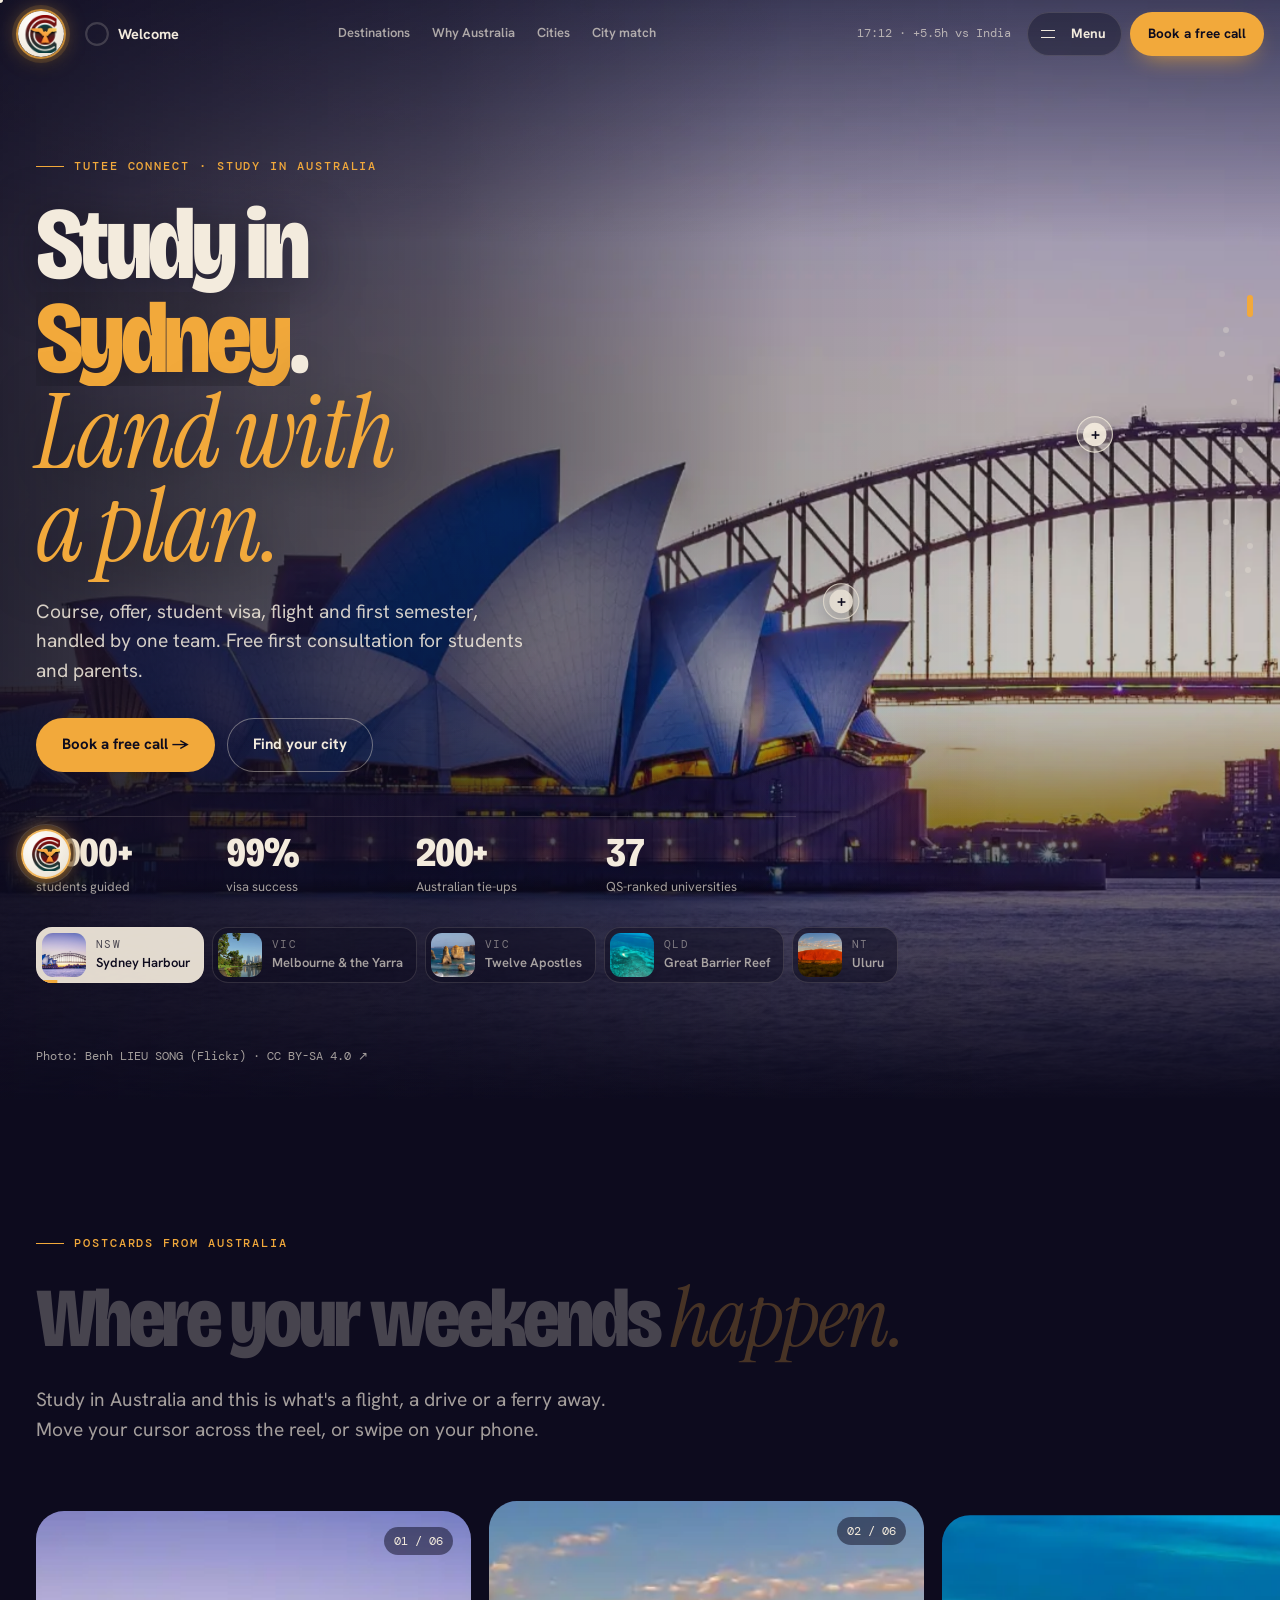
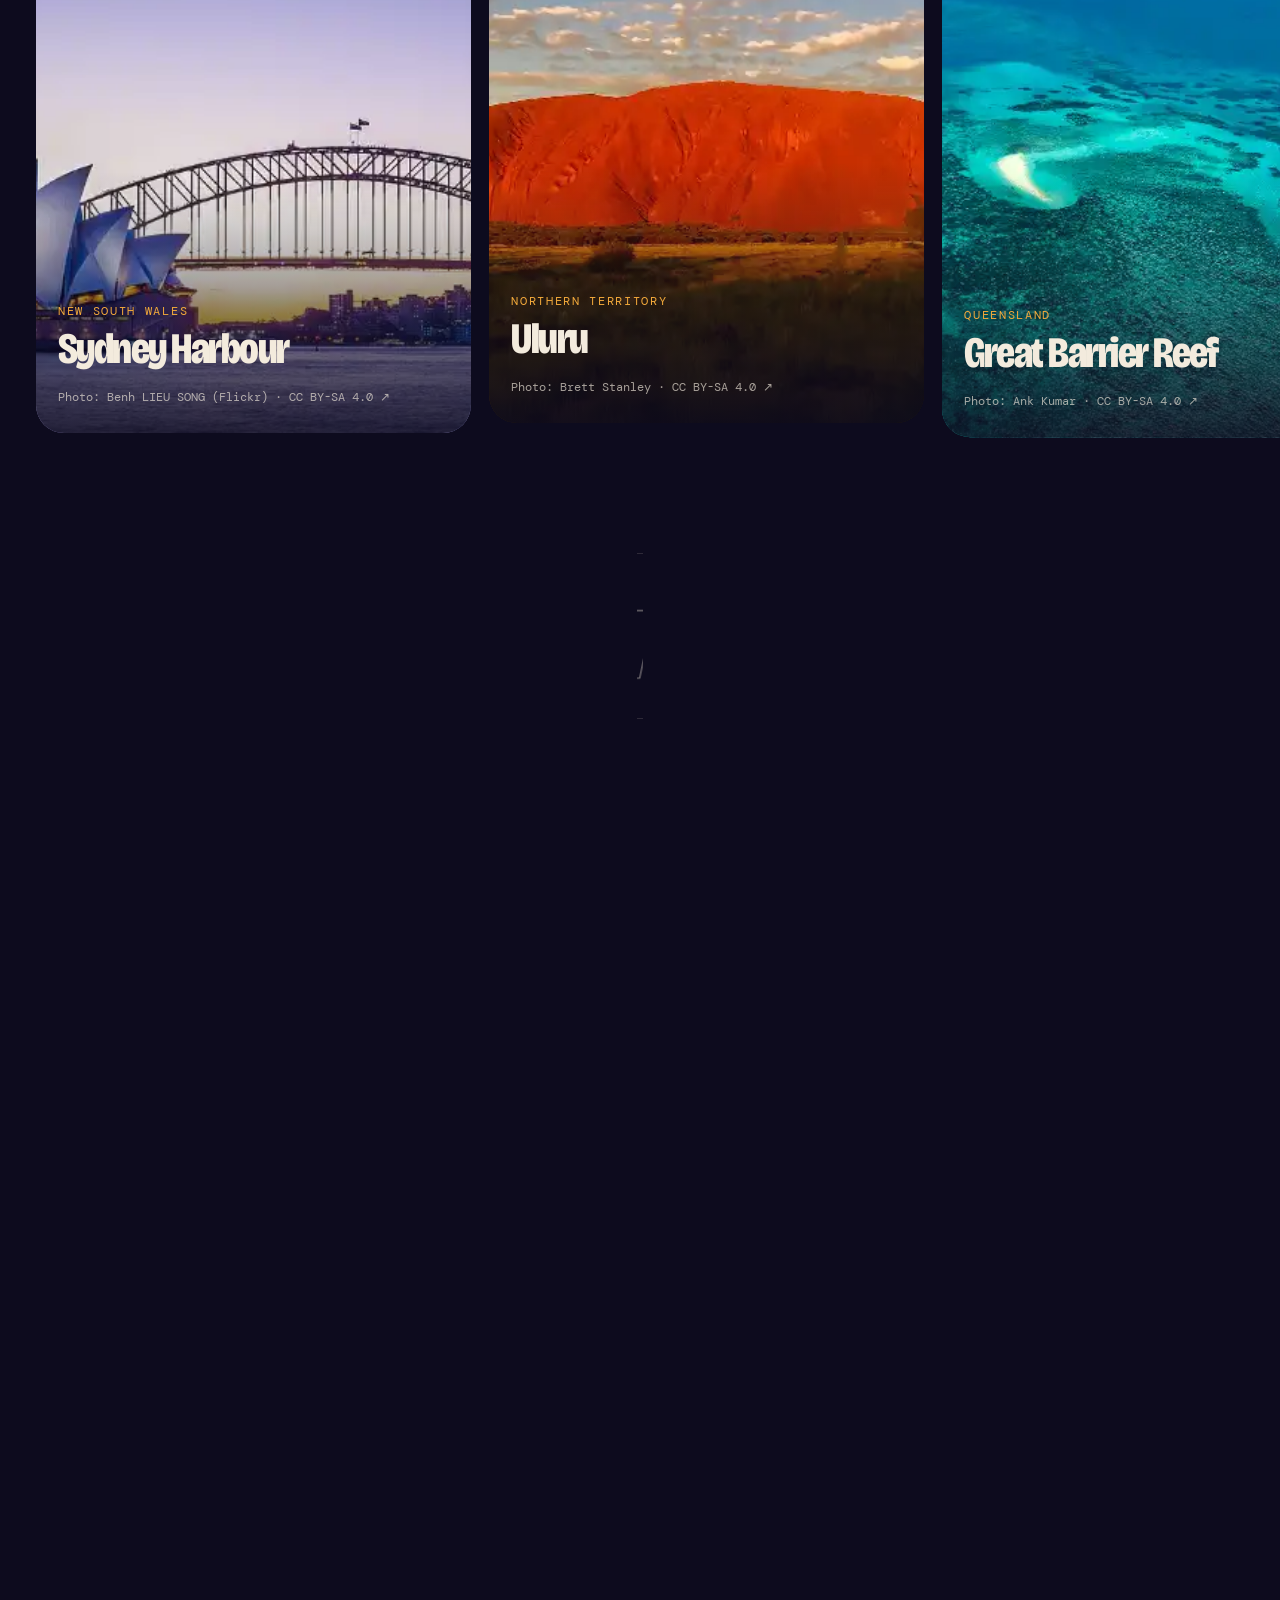
==== commit 3411d443: "australia phone bug fix" ====
--- a/index.html
+++ b/index.html
@@ -354,6 +354,210 @@
  .hx-copy .lede{-webkit-line-clamp:2}
  .hx-th button span{font-size:12.5px}
 }
+/* ===== phone "pages" (v2): each topic is one screen, touch never drives hover effects, iOS fixes ===== */
+@media (max-width:767px){
+ html{-webkit-text-size-adjust:100%;text-size-adjust:100%}
+ /* every topic is a page: at least one screen tall, content centred between the top bar and the action bar */
+ main>section.band,main>section.places,main>section.route,main>section.news,main>section.stories{min-height:100svh;display:flex;flex-direction:column;justify-content:center;padding-top:calc(70px + env(safe-area-inset-top,0px))!important;padding-bottom:calc(84px + env(safe-area-inset-bottom,0px))!important}
+ main>section.band,main>section.places,main>section.route,main>section.news,main>section.stories{align-items:stretch!important}
+ main>section.band>*,main>section.places>*,main>section.route>*,main>section.news>*,main>section.stories>*{min-width:0;max-width:100%;width:100%;box-sizing:border-box}
+ .jr.jr-sw{margin:0!important}
+ .cx-sw .cx-pin{min-height:100svh;display:flex;flex-direction:column;justify-content:center;padding:calc(70px + env(safe-area-inset-top,0px)) 0 calc(80px + env(safe-area-inset-bottom,0px))!important}
+ main>section.cv{content-visibility:visible!important;contain-intrinsic-size:none!important}
+ .h2,.why .h2{font-size:clamp(28px,8.4vw,36px)!important;margin-top:8px}
+ .lede{font-size:14px!important;line-height:1.45!important;margin-top:8px!important;display:-webkit-box;-webkit-line-clamp:2;-webkit-box-orient:vertical;overflow:hidden}
+ .mqb{padding-block:4px}.mqb .t{font-size:36px!important}
+ .mqb{transform:none!important}
+ .pc .fr{transform:none!important;transition:none!important}
+
+ /* hero: the shade runs the full height (it used to stop part way, leaving a seam in the photo) */
+ .hx-shade{top:0!important;bottom:0!important;height:auto!important}
+ .hx-copy .lede{-webkit-line-clamp:3}
+
+ /* postcards */
+ .pc .fr{height:clamp(250px,calc(100svh - 380px),420px)!important}
+
+ /* why: open fact on top, the other three in one row (rows no longer stretch when a fact opens) */
+ .bx{grid-template-rows:none!important;grid-auto-rows:auto!important;align-items:stretch}
+ .bx-t:not(.bx-on){height:auto!important;min-height:84px!important}
+ .bx-t.bx-on .bx-num{font-size:56px!important;margin-top:6px!important}
+ .bx-t.bx-on .bx-lb{font-size:17px!important;margin-top:6px!important}
+ .bx-on .bx-more{max-height:none!important;margin-top:8px!important;gap:10px!important}
+ .bx-t.bx-on .bx-more p{font-size:13px!important}
+ .bx-vis .v-hrs{height:70px!important}
+ .bx-vis .v-map svg{height:96px!important}
+ .bx-vis .v-unis{gap:3px!important}
+ .bx-vis .v-psw .trk{height:36px!important}
+
+ /* cities */
+ .cx-sw .cx-it{flex-basis:calc(100% - 32px)}
+ .cx-sw .cx-l h3{font-size:clamp(34px,10vw,44px)!important}
+
+ /* city match: vibe tiles + your top match; the full ranking stays on larger screens */
+ .cm{margin-top:12px!important;gap:12px!important}
+ .cm-tl{height:56px!important;padding:7px 9px!important}
+ .cm-tl .cm-ic{display:none}
+ .cm-tl .cm-nm{font-size:12px!important}
+ #cmList,.cm-r>.cm-k{display:none!important}
+ .cm-hero{margin-top:0!important}
+ .cm-hc{padding:14px!important}
+ .cm-hrow{margin-top:6px!important}
+ .cm-hrow h3{font-size:clamp(30px,9vw,38px)!important}
+ .cm-hc p{-webkit-line-clamp:2!important;font-size:13px!important}
+ .cm-st{font-size:11px!important}
+
+ /* services: one swipe row, a stage card before each group; details open as a sheet */
+ .sb-track{display:flex;gap:10px;overflow-x:auto;overflow-y:hidden;scroll-snap-type:x mandatory;scrollbar-width:none;overscroll-behavior-x:contain;margin:0 -16px;padding:4px 16px 6px;scroll-padding-inline:16px}
+ .sb-track::-webkit-scrollbar{display:none}
+ .sb-track .sb-col,.sb-track .sb-cards{display:contents!important}
+ .sb-track .sb-ch{flex:0 0 132px;scroll-snap-align:start;display:flex;flex-direction:column;justify-content:flex-end;gap:4px;padding:14px!important;border-radius:20px;background:color-mix(in srgb,var(--pc) 14%,rgba(13,11,30,.7));box-shadow:inset 0 0 0 1px color-mix(in srgb,var(--pc) 40%,transparent)}
+ .sb-track .sb-ch h3{font-size:18px!important;line-height:1.1}
+ .sb-track .sb-line{display:none}
+ .sb-track .sb-card{flex:0 0 min(76vw,300px);width:auto!important;scroll-snap-align:start}
+ .sb-board{display:block!important}
+ .sb-panel{position:fixed!important;left:8px!important;right:8px!important;top:auto!important;bottom:calc(8px + env(safe-area-inset-bottom,0px))!important;width:auto!important;height:auto!important;max-height:84svh;overflow-y:auto!important;overscroll-behavior:contain;z-index:95!important;border-radius:24px!important}
+
+ /* the route */
+ .jr-sw .jr-tx h3{font-size:clamp(40px,12vw,52px)!important}
+ .jr-sw .jr-tx p{font-size:13.5px!important}
+ .jr.jr-sw{padding-bottom:8px!important}
+
+ /* pathway */
+ .hz-swipe .hz-vp{height:auto!important}
+ .hz-swipe .hz-track{height:auto!important;align-items:stretch}
+ .hz-hud{gap:8px!important}
+
+ /* intake: tabs on top, then swipe between the boarding pass and the departures board */
+ .dpx .dp-seg{margin-bottom:10px}
+ .dp-grid.sw-row{gap:12px!important;align-items:start}
+ .dp-grid.sw-row>*{flex:0 0 calc(100% - 8px)!important;min-width:0}
+ .dp-pass{padding:16px 14px 0!important;--stub:84px}
+ .dp-route b{font-size:34px!important}
+ .dp-f{gap:8px!important;margin-top:8px!important}
+ .dp-f dd{font-size:13px!important}
+ .dp-stub{padding-block:8px!important}
+ .dp-slot{margin-top:6px!important}
+ .dp-cta{margin-top:12px!important}
+ .dp-board{padding:12px!important}
+ .dp-cd{padding-block:6px!important}
+ .dp-r{padding-block:6px!important}
+ .dp-tick{display:none!important}
+
+ /* universities: the ranked list and the explorer; the map stays on larger screens */
+ .um-map,.um-hint,.um-lh{display:none!important}
+ .um-head{margin-bottom:6px!important}
+ .um-r button{padding-block:6px!important;min-height:0!important}
+ .um-list ol{gap:4px!important}
+ .loans{min-height:calc(100svh - 160px);display:flex;flex-direction:column;justify-content:center;margin-top:40px!important}
+
+ /* FAQ: questions as one swipe row, the answer underneath */
+ .qx-list{display:flex!important;flex-wrap:nowrap!important;flex-direction:row!important;overflow-x:auto;overflow-y:hidden;scroll-snap-type:x proximity;scrollbar-width:none;gap:8px!important;margin:0 -16px;padding:2px 16px 4px!important;max-height:none!important}
+ .qx-list::-webkit-scrollbar{display:none}
+ .qx-q{flex:0 0 auto;width:min(64vw,240px);scroll-snap-align:start;align-items:flex-start!important;padding:10px 12px!important}
+ .qx-q i{display:none}
+ .qx-q b{font-size:13px!important;line-height:1.3}
+ .qx-none{flex:0 0 100%}
+ .qx-panel{max-height:none}
+ #qxQ{font-size:18px!important}
+ .qx-a{font-size:13.5px!important}
+ .qx-foot span{display:none}
+
+ /* book a call: the grid can never be wider than the screen; request summary wraps; the chat fills what's left */
+ .book .in.chx{grid-template-columns:minmax(0,1fr)!important}
+ .chx>*{min-width:0;max-width:100%}
+ #chSum{display:grid!important;grid-template-columns:repeat(3,minmax(0,1fr));overflow:visible!important}
+ #chSum>div{min-width:0}
+ #chSum dd{max-width:none!important}
+ .book .phone{width:100%!important;max-width:100%!important;height:clamp(320px,calc(100svh - 380px),460px)!important;min-height:0!important}
+ .book .phone .msg{max-width:84%}
+ .book .phone .ph-in input{min-width:0}
+
+ /* round 3 fits */
+ .bx-t.bx-on .bx-more p{display:-webkit-box;-webkit-line-clamp:3;-webkit-box-orient:vertical;overflow:hidden}
+ .bx-vis{max-height:64px;overflow:hidden}
+ .bx-vis .v-cap{display:none}
+ #match .lede,.cm-lh,.cm-st{display:none!important}
+ .cm-tl{height:46px!important}
+ .phases{display:none!important}
+ .jr-sw .jr-st{padding:14px!important}
+ .jr-sw .jr-tx h3{font-size:clamp(36px,11vw,46px)!important;margin:4px 0 6px!important}
+ .jr-sw .jr-ck{margin-top:10px!important}
+ .jr-sw .jr-ck li{padding:6px 10px!important}
+ .hz-swipe .hz-path{display:none!important}
+ .hz-swipe .hz-vp{margin-top:12px!important}
+ .hz-swipe .hz-p{height:auto!important}
+ .hz-swipe .hz-card{padding:16px!important}
+ .hz-ghost{display:none!important}
+ #intake .lede,.dp-cta{display:none!important}
+ .dp-pass{--stub:72px}
+ .dp-stub .dp-bar{height:34px!important}
+ .dp-clk,.dp-prog{display:none!important}
+ .dp-bh{padding-bottom:6px!important;margin-bottom:6px!important}
+ .dp-cd{padding-block:4px!important;gap:8px!important}
+ .dp-rows{gap:0!important}
+ .dp-r{padding-block:3px!important;row-gap:2px!important}
+ .qs-stat b,.qs-stat strong{font-size:44px!important}
+ .um-head{gap:12px!important}
+ .um-r button{padding-block:3px!important}
+ .um-r button small{display:none!important}
+ .qx-a{max-height:9.6em;overflow-y:auto;overscroll-behavior:contain;-webkit-mask:linear-gradient(#000 80%,transparent);mask:linear-gradient(#000 80%,transparent);padding-bottom:10px}
+ .qx-foot{display:none!important}
+ .qx{grid-template-columns:minmax(0,1fr)!important}
+ .qx-grid{display:flex!important;flex-direction:column}
+ .qx-grid>*{min-width:0;max-width:100%}
+ .qx-list{order:-1}
+ .hz-swipe .hz-card ul{display:none!important}
+ .dp-grid.sw-row{align-items:flex-start!important}
+ .dp-board{max-height:min(400px,calc(100svh - 300px));overflow-y:auto;overscroll-behavior:contain}
+ .qx-chips{display:none!important}
+ .um-body{display:block!important;grid-template-columns:minmax(0,1fr)!important}
+ .um-list,.um-list ol,.um-r,.um-r button{min-width:0!important;max-width:100%!important}
+ .um-r button{width:100%}
+ .um-list{overflow:hidden}
+ main>section{overflow-x:clip}
+ .glow,#glow{display:none!important}
+ .bg2{overflow:hidden}
+ body:has(.sb-board.sb-open) .mbar{transform:translateY(115%)!important}
+ .qx-panel{min-height:0!important;height:auto!important}
+ .hz-swipe .hz-card h3{font-size:24px!important}
+ .hz-swipe .hz-card p{display:-webkit-box;-webkit-line-clamp:2;-webkit-box-orient:vertical;overflow:hidden}
+ .book .contact,.book .contact+.sw-dots{display:none!important}
+ .ch-sum{display:flex!important;align-items:center;gap:10px;padding:8px 10px!important}
+ .ch-sum-h{flex:none;flex-direction:column;align-items:flex-start!important;gap:2px;border:0!important;padding:0!important}
+ .ch-sum-h span{font-size:9.5px!important}
+ #chSum{margin:0!important;flex:1;min-width:0}
+ #chSum>div{min-width:64px;padding:5px 8px!important}
+ .book .phone{height:clamp(300px,calc(100svh - 330px),480px)!important}
+
+ /* round 2 fits */
+ .cx-sw .cx-r .u,.cx-sw .cx-r .cx-lab:nth-of-type(2){display:none!important}
+ .cx-sw .cx-sq{width:min(36vw,150px)!important}
+ .cm-lh{margin:0!important}
+ .cm-pre{margin-top:6px!important}
+ .cm-tl{height:50px!important}
+ .cm-tiles{margin-top:8px!important}
+ .cm-hc p{-webkit-line-clamp:1!important}
+ .cm-go{height:36px!important;margin-top:8px!important;font-size:13px!important}
+ .hz-swipe .hz-intro{display:none!important}
+ .qx-tags{display:none!important}
+ .qx-panel{padding:14px!important}
+ .qx-search{height:46px!important}
+ .um-r button{padding:5px 12px!important;gap:10px!important}
+ .um-r button *{font-size:13.5px}
+ .um-r button small,.um-r button span small{font-size:10.5px!important}
+ .ubar{margin-top:12px!important}
+ .ubar p{display:none}
+ #chSum{display:flex!important;flex-wrap:nowrap!important;overflow-x:auto!important;gap:6px!important}
+ #chSum>div{flex:0 0 auto;min-width:72px}
+ #chSum dd{max-width:42vw!important}
+ .ch-sum{padding:10px 12px!important}
+ .chx>.sw-dots{order:7}
+ .book .phone{height:clamp(290px,calc(100svh - 372px),460px)!important}
+}
+@media (hover:none){.glow,#glow{display:none!important}}
+@media (max-width:767px){
+}
+/* touch screens never fire hover effects (tilts, spotlights, hover-to-open) from a finger */
 /* ===== desktop + tablet: alignment only (no layout changes) ===== */
 @media (min-width:1024px){
  /* every section shares the same left and right edge as the hero, intake, universities and booking */
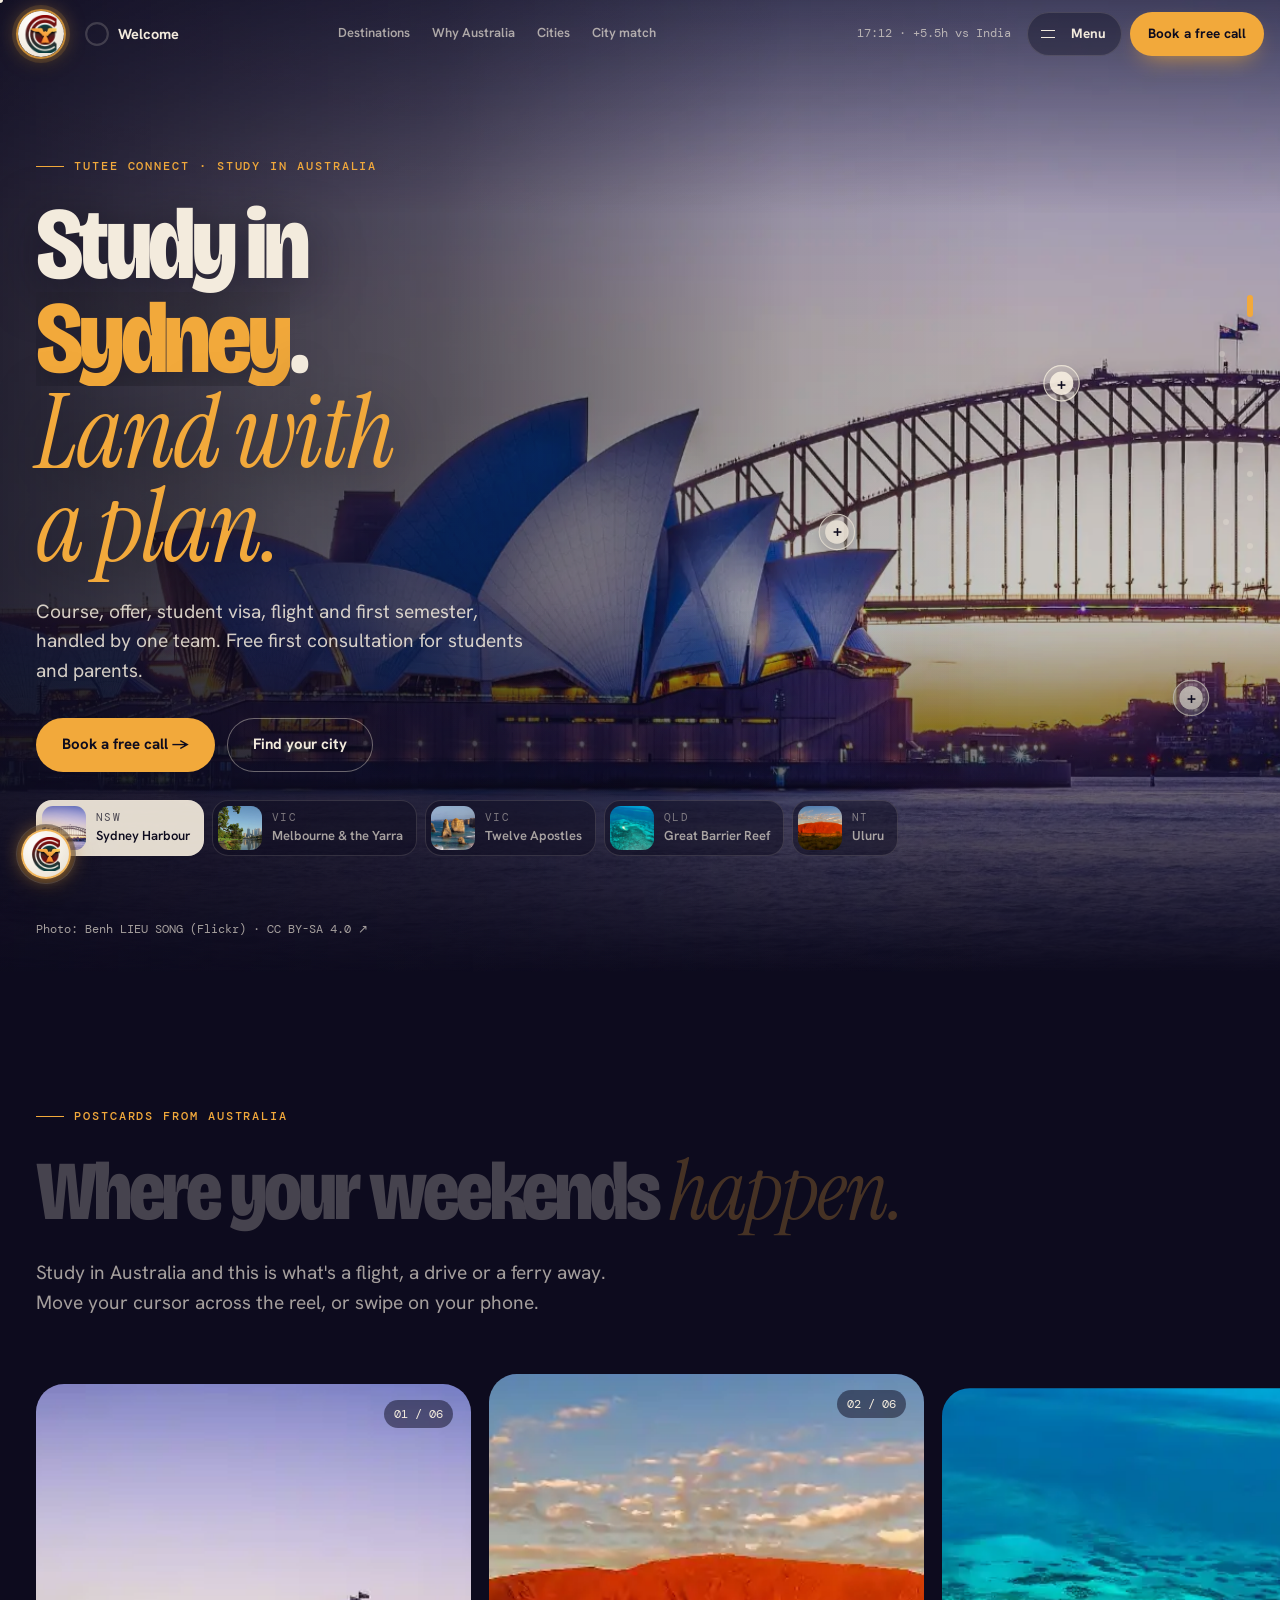
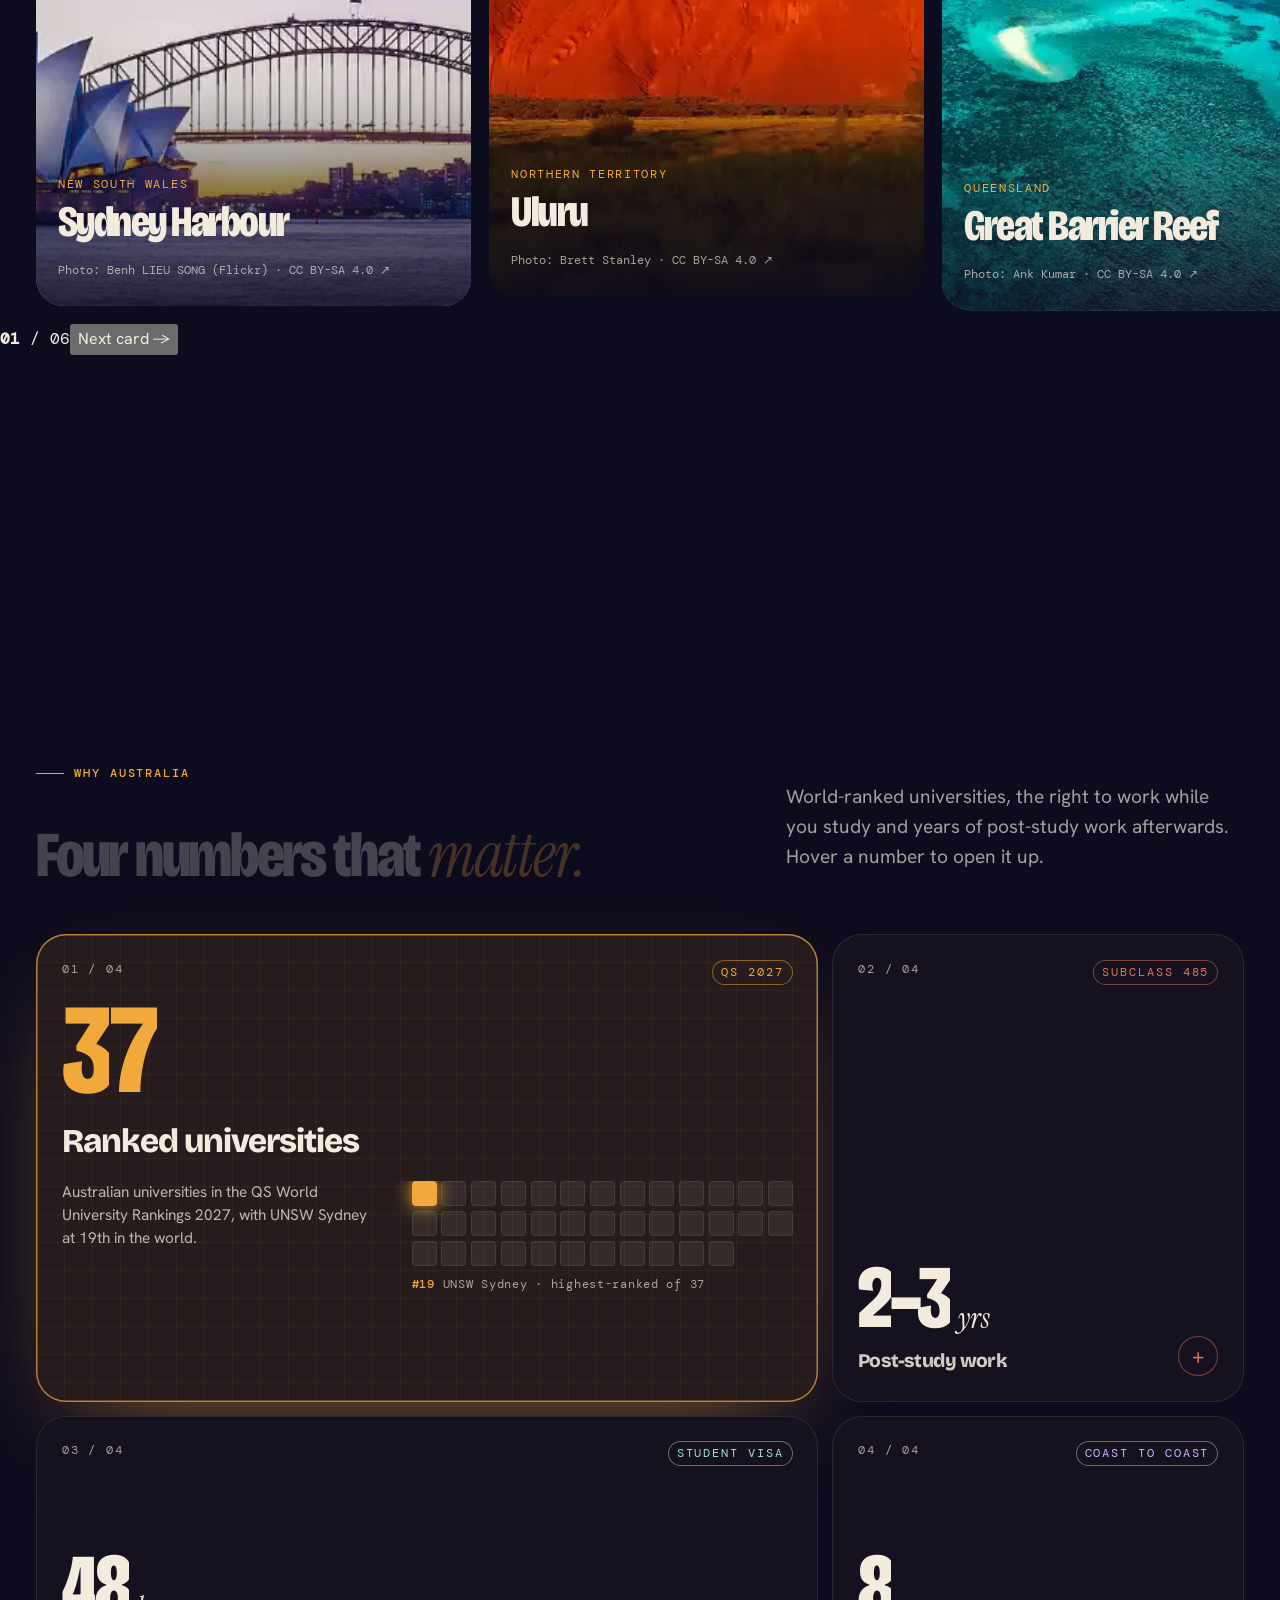
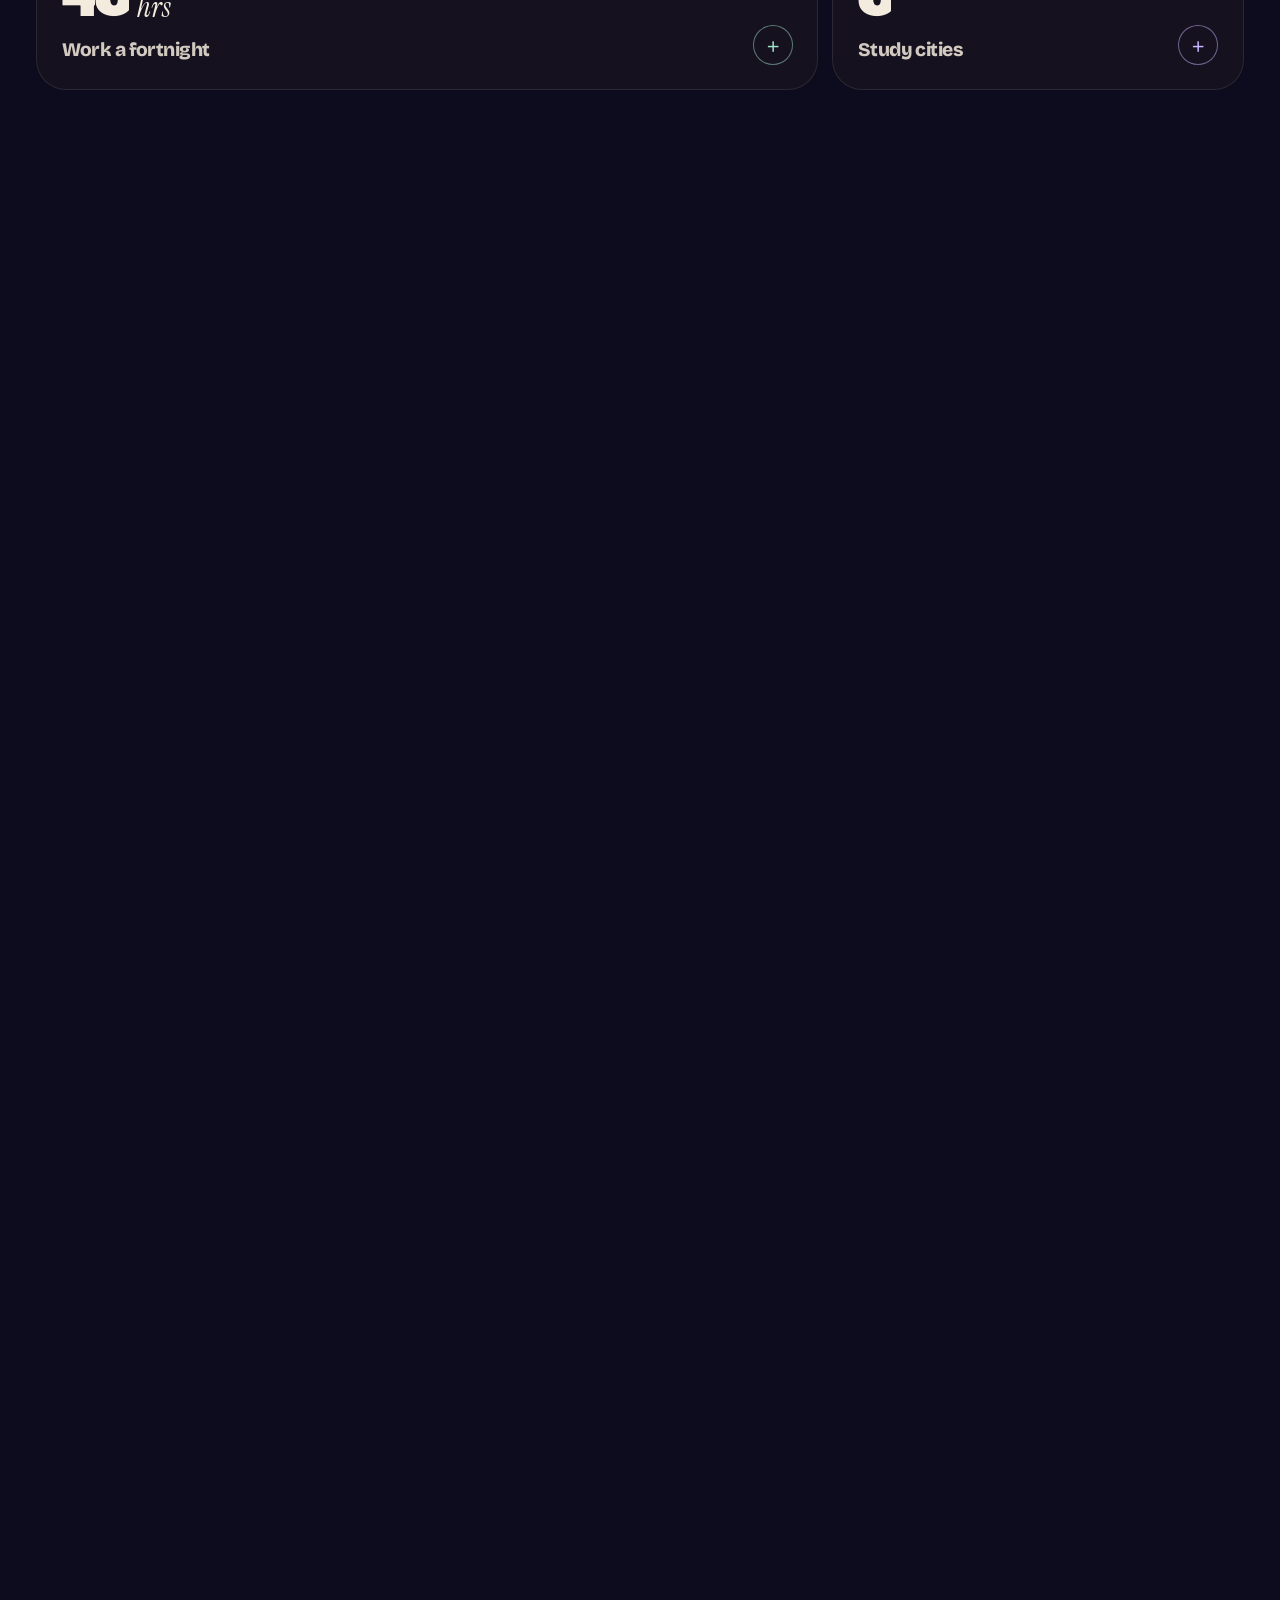
==== commit c1711ca3: "australia bug fix" ====
--- a/index.html
+++ b/index.html
@@ -558,6 +558,178 @@
 @media (max-width:767px){
 }
 /* touch screens never fire hover effects (tilts, spotlights, hover-to-open) from a finger */
+/* ===== phone v3: a different touch interaction per topic (no more "everything is a sideways scroll") ===== */
+@media (max-width:767px){
+ /* ---- hero: poster card (photo, glass numbers strip, place dots), calm text below; nothing moves with scroll ---- */
+ .hero.hx{min-height:100svh!important;display:flex!important;flex-direction:column!important;justify-content:flex-start!important;padding:calc(66px + env(safe-area-inset-top,0px)) 0 18px!important}
+ #hxStage{position:relative!important;inset:auto!important;order:1;flex:none;height:max(220px,calc(100svh - 410px))!important;margin:0 12px;border-radius:28px;overflow:hidden;isolation:isolate;box-shadow:0 30px 60px -30px rgba(0,0,0,.85),inset 0 0 0 1px rgba(243,235,221,.12)}
+ #hxStage::after{content:"";position:absolute;inset:0;z-index:4;pointer-events:none;border-radius:inherit;background:linear-gradient(180deg,rgba(13,11,30,.25),transparent 30%,transparent 50%,rgba(13,11,30,.7));box-shadow:inset 0 0 0 1px rgba(243,235,221,.12)}
+ .hx-shade,.hx-pin{display:none!important}
+ .hx-wrap{transform:none!important}
+ .hx-glass{position:absolute!important;left:10px;right:10px;bottom:10px;z-index:5;margin:0!important;border:0!important;display:grid!important;grid-template-columns:repeat(4,minmax(0,1fr))!important;padding:10px 2px!important;border-radius:18px;background:rgba(13,11,30,.5);-webkit-backdrop-filter:blur(14px) saturate(1.3);backdrop-filter:blur(14px) saturate(1.3);box-shadow:inset 0 0 0 1px rgba(243,235,221,.16)}
+ .hx-glass div{padding:0 6px!important;text-align:center;border-right:1px solid rgba(243,235,221,.14)}
+ .hx-glass div:last-child{border-right:0}
+ .hx-glass b{font-size:18px!important;line-height:1}
+ .hx-glass span{font-size:9.5px!important;line-height:1.2;margin-top:4px!important;color:rgba(243,235,221,.78)}
+ .hx-bar{order:2;display:flex!important;flex-wrap:nowrap!important;align-items:center!important;justify-content:space-between!important;gap:10px!important;padding:12px 16px 0!important;pointer-events:auto}
+ .hx-th{display:flex!important;gap:7px!important;overflow:visible!important;width:auto!important;flex:none}
+ .hx-th button{flex:none;width:30px!important;height:30px!important;padding:0!important;border-radius:50%!important;overflow:hidden;background:none!important;box-shadow:0 0 0 1.5px rgba(243,235,221,.28)!important;transition:box-shadow .3s,transform .3s}
+ .hx-th button img{width:100%!important;height:100%!important;border-radius:50%!important;object-fit:cover}
+ .hx-th button span,.hx-th button u{display:none!important}
+ .hx-th button.on{transform:scale(1.12);box-shadow:0 0 0 2px #0D0B1E,0 0 0 3.5px var(--acc)!important}
+ .hx-cr{font-size:9.5px!important;text-align:right;line-height:1.3;min-width:0;opacity:.8}
+ .hx-copy{order:3;padding:16px 16px 0!important;transform:none!important;opacity:1!important;will-change:auto!important}
+ .hx-copy>.k{display:none}
+ .hx-copy h1{font-size:clamp(30px,9.4vw,40px)!important;line-height:1!important;max-width:none!important;margin:0!important;white-space:nowrap;letter-spacing:-.035em}
+ .hx-copy h1 em{display:block;white-space:normal;margin-top:4px}
+ .hx-copy .lede{font-size:14px!important;margin-top:10px!important;-webkit-line-clamp:2!important}
+ .hero .acts{margin-top:14px!important}
+ .hero .acts .btn{height:46px!important}
+
+ /* ---- destinations: a deck of postcards ---- */
+ .reel.deck{display:block!important;position:relative;overflow:visible!important;height:calc(clamp(250px,calc(100svh - 380px),440px) + 26px)!important;margin:18px 16px 0!important;padding:0!important;scroll-snap-type:none!important;cursor:pointer}
+ .reel.deck .pc{position:absolute!important;left:0;right:0;top:0;width:auto!important;margin:0!important;z-index:calc(20 - var(--p,0));transform:translateY(calc(var(--p,0) * 11px)) scale(calc(1 - var(--p,0) * .05));transform-origin:50% 100%;opacity:calc(1 - var(--p,0) * .3);transition:transform .45s cubic-bezier(.2,.8,.2,1),opacity .4s}
+ .reel.deck .pc .fr{height:clamp(250px,calc(100svh - 380px),440px)!important}
+ .reel.deck .pc:not(.deck-top) .ov{opacity:0}
+ .reel.deck .pc.deck-out{transform:translateX(118%) rotate(14deg)!important;opacity:0!important;transition:transform .32s ease-in,opacity .32s!important}
+ .deck-ui{display:flex;justify-content:space-between;align-items:center;margin:12px 16px 0;width:auto!important}
+ .deck-ui span{font-size:12px;color:var(--dim);letter-spacing:.08em}
+ .deck-ui b{color:var(--bone);font-weight:500}
+ .deck-nx{display:inline-flex;align-items:center;gap:8px;border:0;height:38px;padding:0 16px;border-radius:99px;background:rgba(243,235,221,.08);color:var(--bone);font-weight:700;font-size:13px;box-shadow:inset 0 0 0 1px rgba(243,235,221,.18)}
+ .deck-nx i{font-style:normal;color:var(--acc)}
+
+ /* ---- cities: one city at a time with a tab grid ---- */
+ .cx-sw .cx-items{display:grid!important;overflow:visible!important;padding:14px 16px 0!important;scroll-snap-type:none!important}
+ .cx-sw .cx-it{grid-area:1/1;flex:none!important;width:auto!important;opacity:0;transform:translateX(26px) scale(.98);transition:opacity .35s,transform .5s cubic-bezier(.2,.8,.2,1);pointer-events:none!important}
+ .cx-sw .cx-it.cx-act{opacity:1;transform:none;pointer-events:auto!important}
+ .cx-sw .cx-nav{margin:12px 16px 0!important}
+ .cx-sw .cx-nav::before{display:none}
+ .cx-sw .cx-navi{display:grid!important;grid-template-columns:repeat(4,minmax(0,1fr));gap:6px!important;overflow:visible!important}
+ .cx-sw .cx-nav button{justify-content:center;padding:9px 2px!important;border-radius:12px;background:rgba(243,235,221,.05);box-shadow:inset 0 0 0 1px rgba(243,235,221,.1);font-size:12px!important;opacity:.7}
+ .cx-sw .cx-nav button span{display:none}
+ .cx-sw .cx-nav button.sel{opacity:1;background:rgba(243,235,221,.14);box-shadow:inset 0 0 0 1px rgba(243,235,221,.4)}
+ .cx-sw .cx-bar{display:none}
+
+ /* ---- services: accordion of the three stages ---- */
+ .sb-acc{display:flex!important;flex-direction:column;gap:8px;height:auto!important}
+ .sb-acc .sb-col{display:block!important;border-radius:20px;background:rgba(13,11,30,.4);box-shadow:inset 0 0 0 1px color-mix(in srgb,var(--pc) 32%,transparent);overflow:hidden;transition:background-color .3s}
+ .sb-acc .sb-col.sb-on{background:color-mix(in srgb,var(--pc) 10%,rgba(13,11,30,.55))}
+ .sb-acc .sb-ch{display:grid!important;grid-template-columns:auto minmax(0,1fr) auto;align-items:center;column-gap:12px;padding:14px 16px!important;margin:0!important;cursor:pointer;-webkit-tap-highlight-color:transparent}
+ .sb-acc .sb-ch .sb-step{grid-row:1/3;padding:6px 9px;border-radius:10px;background:color-mix(in srgb,var(--pc) 22%,transparent);color:var(--pc);font-size:10px!important}
+ .sb-acc .sb-ch h3{font-size:17px!important;margin:0!important}
+ .sb-acc .sb-ch .sb-cn{grid-column:2;font-size:11px!important}
+ .sb-acc .sb-ch::after{content:"+";grid-column:3;grid-row:1/3;width:30px;height:30px;border-radius:50%;display:grid;place-items:center;font-size:18px;color:var(--pc);box-shadow:inset 0 0 0 1px color-mix(in srgb,var(--pc) 50%,transparent);transition:transform .35s}
+ .sb-acc .sb-on .sb-ch::after{transform:rotate(45deg)}
+ .sb-acc .sb-line,.sb-acc .sb-arrow{display:none!important}
+ .sb-acc .sb-col:not(.sb-on) .sb-card{display:none!important}
+ .sb-acc .sb-card{margin:0 8px 8px!important;width:auto!important;flex:none!important}
+ .sb-acc .sb-card .atropos-inner{display:flex!important;align-items:center;gap:12px;padding:12px 14px!important;min-height:0!important;height:auto!important}
+ .sb-acc .sb-card .sb-n,.sb-acc .sb-card .sb-d{display:none!important}
+ .sb-acc .sb-card .sb-ic{width:26px!important;height:26px!important;flex:none;margin:0!important;position:static!important}
+ .sb-acc .sb-card .sb-t{flex:1;font-size:15px!important;margin:0!important;position:static!important}
+ .sb-acc .sb-card .sb-op{margin:0!important;flex:none;position:static!important}
+
+ /* ---- the route: five-step stepper ---- */
+ .route .intro2{padding-bottom:0!important}
+ .jr-stepper{position:relative;display:grid;grid-template-columns:repeat(5,minmax(0,1fr));margin:16px 8px 0;width:auto!important}
+ .jr-prog{position:absolute;left:10%;right:10%;top:18px;height:2px;background:rgba(243,235,221,.15);border-radius:2px}
+ .jr-prog b{display:block;height:100%;background:linear-gradient(90deg,#F2A04A,#E8692D,#8DE2C3,#C4B5FD,#7FB2FF);transform-origin:0 50%;transform:scaleX(0);transition:transform .6s cubic-bezier(.2,.8,.2,1)}
+ .jr-stepper button{position:relative;display:flex;flex-direction:column;align-items:center;gap:6px;border:0;background:none;padding:0;color:var(--dim);-webkit-tap-highlight-color:transparent}
+ .jr-stepper button span{width:38px;height:38px;border-radius:50%;display:grid;place-items:center;background:#0D0B1E;box-shadow:inset 0 0 0 1.5px rgba(243,235,221,.3);font-size:11px;color:rgba(243,235,221,.7);transition:transform .35s,background-color .35s,box-shadow .35s}
+ .jr-stepper button small{font-size:10.5px;font-weight:700;letter-spacing:.01em}
+ .jr-stepper button.past span{background:color-mix(in srgb,var(--c) 45%,#0D0B1E);color:#F3EBDD;box-shadow:none}
+ .jr-stepper button.on span{background:var(--c);color:#0D0B1E;font-weight:700;transform:scale(1.1);box-shadow:0 0 0 6px color-mix(in srgb,var(--c) 22%,transparent),0 0 26px var(--c)}
+ .jr-stepper button.on small{color:#F3EBDD}
+ .jr.jr-sw{display:grid!important;overflow:visible!important;padding:14px 16px 0!important;scroll-snap-type:none!important}
+ .jr-sw .jr-st{grid-area:1/1;flex:none!important;width:auto!important;opacity:0;transform:translateY(12px);transition:opacity .35s,transform .45s cubic-bezier(.2,.8,.2,1);pointer-events:none}
+ .jr-sw .jr-st.jr-cur{opacity:1;transform:none;pointer-events:auto}
+ .jr-sw .jr-node{display:none!important}
+ .jr-next{align-self:flex-end;width:auto!important;margin:12px 16px 0;display:inline-flex;align-items:center;gap:8px;height:40px;padding:0 18px;border:0;border-radius:99px;background:var(--bone);color:var(--ink);font-weight:700;font-size:13.5px}
+ .jr-next i{font-style:normal}
+
+ /* ---- pathway: vertical timeline, tap a stage to open it ---- */
+ .pw-tl .hz-vp{overflow:visible!important;margin-top:14px!important;scroll-snap-type:none!important;height:auto!important}
+ .pw-tl .hz-track{position:relative;display:flex!important;flex-direction:column!important;gap:8px;width:auto!important;transform:none!important;padding:0 16px}
+ .pw-tl .hz-track::before{content:"";position:absolute;left:39px;top:14px;bottom:14px;width:2px;background:linear-gradient(var(--acc),rgba(243,235,221,.12))}
+ .pw-tl .hz-p{width:auto!important;padding:0!important;height:auto!important;display:block!important;flex:none!important}
+ .pw-tl .hz-intro,.pw-tl .hz-end,.hz-sw-hint,.pw-tl .hz-yr,.pw-tl .hz-bar,.pw-tl .hz-ghost{display:none!important}
+ .pw-tl .hz-card{width:auto!important;padding:11px 14px 11px 54px!important;border-radius:18px!important;cursor:pointer;-webkit-tap-highlight-color:transparent;transform:none!important}
+ .pw-tl .hz-ct{position:absolute;left:10px;top:9px;width:30px;height:30px;border-radius:50%;display:grid;place-items:center;background:color-mix(in srgb,var(--sc) 30%,#0D0B1E);box-shadow:0 0 0 3px #120E2A}
+ .pw-tl .hz-ct .hz-num{display:none}
+ .pw-tl .hz-ct .hz-ic{width:16px!important;height:16px!important}
+ .pw-tl .hz-when{font-size:10px!important}
+ .pw-tl .hz-card h3{font-size:17px!important;margin:2px 0 0!important;line-height:1.15}
+ .pw-tl .hz-card h3 br{display:none}
+ .pw-tl .hz-card:not(.open) p,.pw-tl .hz-card:not(.open) ul{display:none!important}
+ .pw-tl .hz-card.open p{display:block!important;-webkit-line-clamp:unset!important;font-size:13px!important;margin-top:6px!important}
+ .pw-tl .hz-card.open ul{display:flex!important;flex-wrap:wrap;gap:6px;margin-top:8px!important}
+ .pw-tl .hz-card.open ul li{font-size:11px!important;padding:5px 9px!important}
+ .pw-tl .hz-card.open{box-shadow:inset 0 0 0 1.5px color-mix(in srgb,var(--sc) 70%,transparent)}
+ .pw-tl .hz-card.open .hz-ct{background:var(--sc)}
+
+ /* ---- intake: the boarding pass flips over to the departures board ---- */
+ .dp-flip{display:grid!important;perspective:1400px;overflow:visible!important;margin:0!important;padding:0!important;gap:0!important}
+ .dp-flip>.dp-left,.dp-flip>.dp-board{grid-area:1/1;flex:none!important;width:auto!important;-webkit-backface-visibility:hidden;backface-visibility:hidden;transition:transform .8s cubic-bezier(.7,0,.2,1)}
+ .dp-flip>.dp-board{transform:rotateY(180deg)}
+ .dp-flip.flipped>.dp-left{transform:rotateY(-180deg)}
+ .dp-flip.flipped>.dp-board{transform:rotateY(0)}
+ .dp-flip>.dp-board{max-height:340px!important;overflow-y:auto!important;align-self:start}
+ .dp-fbtn{display:flex;align-items:center;justify-content:center;gap:8px;margin:12px auto 0;height:40px;padding:0 18px;border:0;border-radius:99px;background:rgba(243,235,221,.08);color:var(--bone);font-weight:700;font-size:13.5px;box-shadow:inset 0 0 0 1px rgba(243,235,221,.2)}
+ .dp-fbtn i{font-style:normal;color:var(--acc);font-size:16px}
+
+ /* ---- loan partners: logo wall ---- */
+ .lo-row{display:grid!important;grid-template-columns:repeat(4,minmax(0,1fr))!important;grid-auto-flow:row!important;grid-template-rows:none!important;grid-auto-columns:auto!important;overflow:visible!important;gap:6px!important;margin:12px 0 0!important;padding:0!important}
+ .lo-row .lo-nm{display:none!important}
+ .lo-row .lo-lg{height:48px!important}
+ .lo-row .lo-lg img{max-height:30px!important}
+
+ /* ---- stories: a stack of sticky notes ---- */
+ .notes-deck{position:relative!important;display:block!important;height:clamp(330px,calc(100svh - 330px),380px)!important;min-height:0!important;overflow:visible!important;margin:18px 0 0!important;padding:0!important;background:none!important;box-shadow:none!important;cursor:pointer}
+ .notes-deck::before,.notes-deck::after{display:none!important}
+ .notes-deck .note{position:absolute!important;left:50%!important;top:4px!important;width:min(84vw,330px)!important;min-height:270px;max-height:calc(clamp(330px,calc(100svh - 330px),380px) - 18px);overflow:hidden;margin:0!important;transition:transform .45s cubic-bezier(.2,.8,.2,1),opacity .4s!important;transform:translateX(-50%) translateY(calc(var(--p,0) * 7px)) rotate(calc((var(--p,0) - 1) * 2.4deg))!important;opacity:calc(1 - var(--p,0) * .25)!important}
+ .notes-deck .note blockquote{font-size:16px!important;line-height:1.35!important}
+ .deck-ui{position:relative;z-index:30}
+ .notes-deck .note.deck-top{transform:translateX(-50%) rotate(-1.2deg)!important;opacity:1!important}
+ .notes-deck .note.deck-out{transform:translateX(40%) translateY(-24px) rotate(16deg)!important;opacity:0!important;transition:transform .32s ease-in,opacity .32s!important}
+
+ /* ---- news: a plain stacked list ---- */
+ .nw-grid{display:grid!important;grid-template-columns:minmax(0,1fr)!important;gap:8px!important;overflow:visible!important;margin:12px 0 0!important;padding:0!important}
+ .nw-grid>*{width:auto!important}
+
+ /* ---- FAQ: accordion; the answer opens under its question ---- */
+ .qx-list{display:contents!important}
+ .qx-grid{display:flex!important;flex-direction:column!important;gap:6px!important}
+ .qx-list>:nth-child(1){order:0}.qx-list>:nth-child(2){order:2}.qx-list>:nth-child(3){order:4}.qx-list>:nth-child(4){order:6}.qx-list>:nth-child(5){order:8}.qx-list>:nth-child(6){order:10}.qx-list>:nth-child(7){order:12}.qx-list>:nth-child(8){order:14}.qx-list>:nth-child(9){order:16}.qx-list>:nth-child(10){order:18}.qx-list>:nth-child(11){order:20}.qx-list>:nth-child(12){order:22}.qx-list>:nth-child(13){order:24}.qx-list>:nth-child(14){order:26}
+ .qx-q{display:flex!important;align-items:center!important;gap:12px;width:auto!important;flex:none!important;padding:12px 14px!important;border-radius:14px!important}
+ .qx-q span{font-size:10.5px}
+ .qx-q b{flex:1;font-size:14px!important}
+ .qx-q::after{content:"+";flex:none;width:26px;height:26px;border-radius:50%;display:grid;place-items:center;color:var(--acc);box-shadow:inset 0 0 0 1px rgba(243,235,221,.2);transition:transform .3s}
+ .qx-q.on::after{transform:rotate(45deg)}
+ .qx-panel{order:999;margin-top:-2px!important;padding:12px 14px!important;border-radius:16px!important;min-height:0!important}
+ .qx-panel.qx-shut{display:none!important}
+ #qxQ{display:none!important}
+ .qx-grid,.sb-acc{align-items:stretch!important}
+ .sb-acc>.sb-col,.qx-grid>.qx-panel,.qx-q{width:100%!important;box-sizing:border-box}
+ #route .lede,#pathway .lede{display:none!important}
+ .pw-tl .hz-card.open ul{display:none!important}
+ .pw-tl .hz-card{padding-block:9px!important}
+ .pw-tl .hz-card:not(.open) h3{white-space:nowrap;overflow:hidden;text-overflow:ellipsis;font-size:15px!important}
+ .jr-sw .jr-tx h3{font-size:clamp(34px,10vw,42px)!important}
+ .cx-sw .cx-nav button{padding:7px 2px!important}
+ .nw-c p{display:none!important}
+ .nw-chips{display:none!important}
+ .pw-tl .hz-card:not(.open) .hz-when{display:none!important}
+ .pw-tl .hz-card:not(.open){padding-block:12px!important}
+ .qx-q{padding:10px 14px!important}
+ .qx-q b{font-size:13.5px!important}
+ .qx-grid.qx-closed .qx-q.on{background:rgba(243,235,221,.04)!important;box-shadow:inset 0 0 0 1px rgba(243,235,221,.1)!important}
+ .qx-grid.qx-closed .qx-q.on::after{transform:none}
+ .jr-next{display:none!important}
+ .cx-sw .cx-ct{padding:14px 14px 12px!important}
+ .cx-sw .cx-l h3{font-size:clamp(30px,9vw,40px)!important}
+ .nw-c{padding-block:12px!important}
+ .qx-a{max-height:none!important;-webkit-mask:none!important;mask:none!important;overflow:visible!important;margin-top:0!important;padding-bottom:0!important}
+}
 /* ===== desktop + tablet: alignment only (no layout changes) ===== */
 @media (min-width:1024px){
  /* every section shares the same left and right edge as the hero, intake, universities and booking */
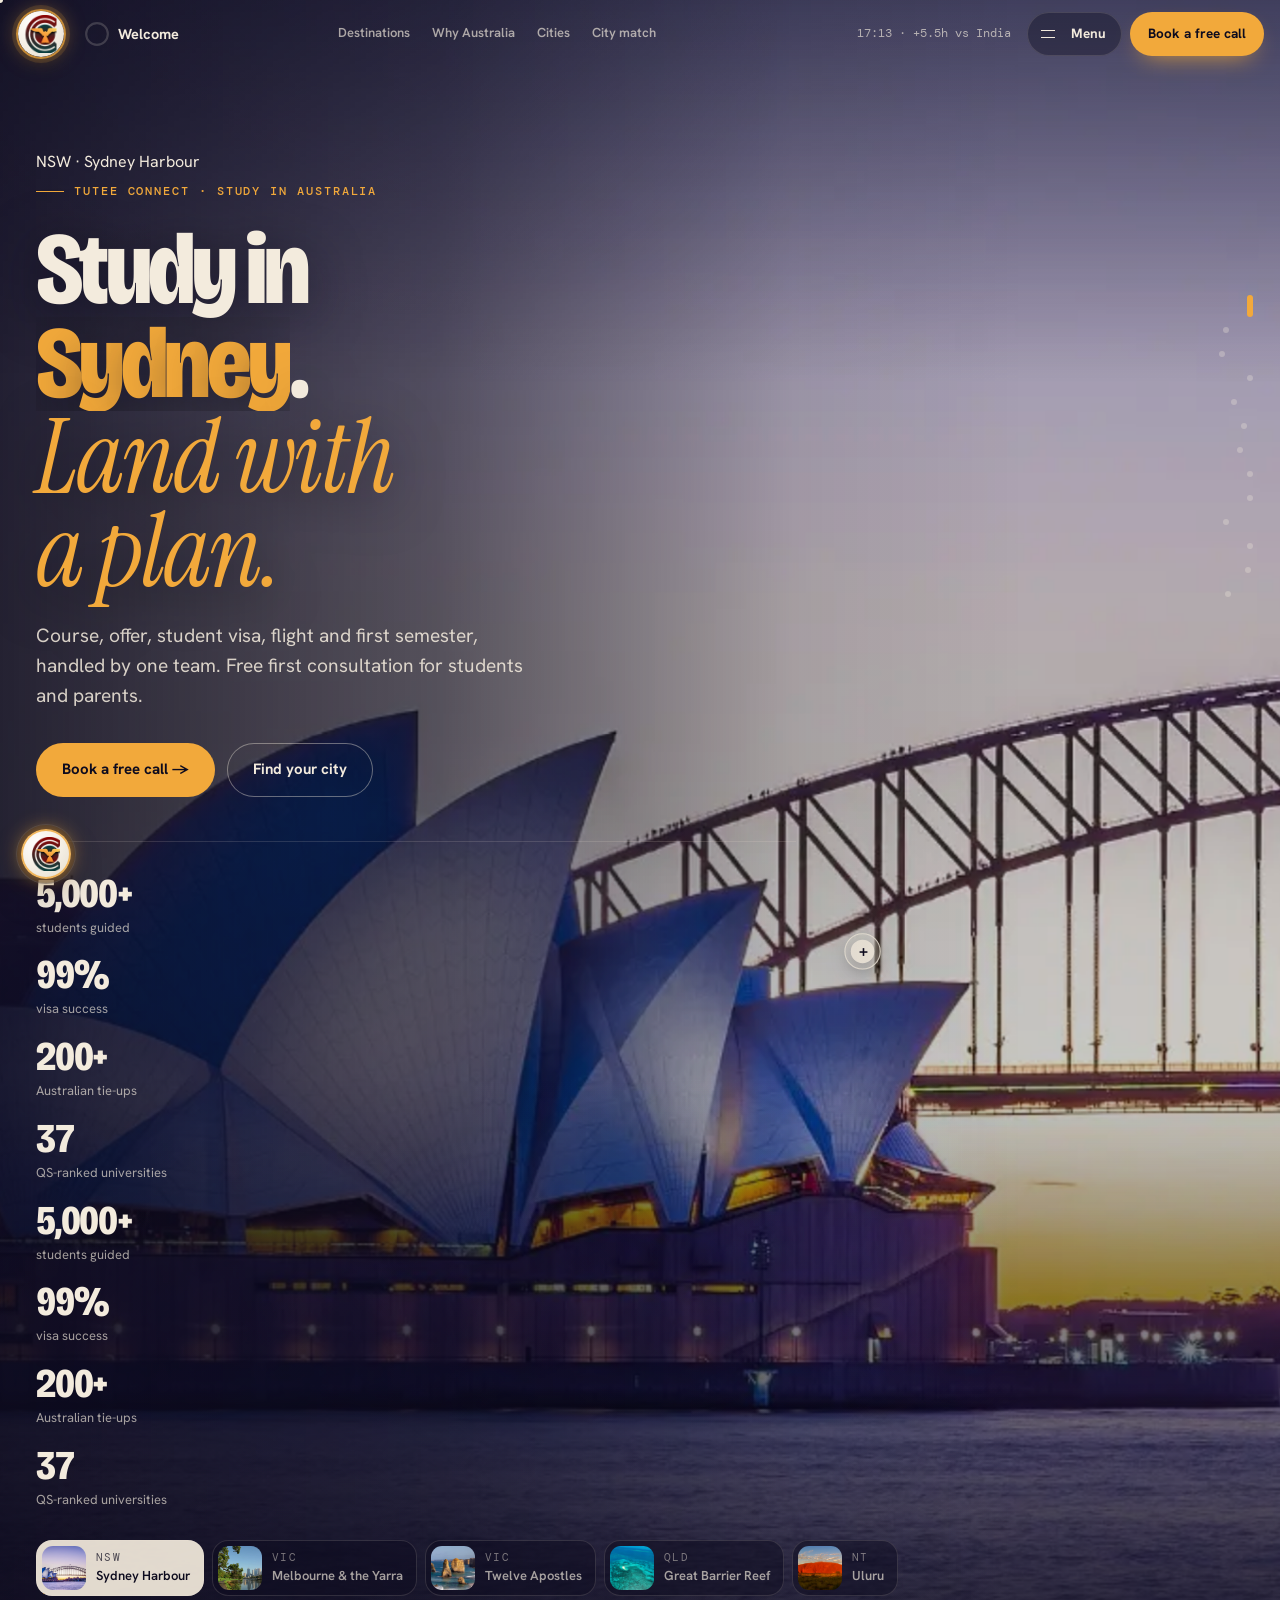
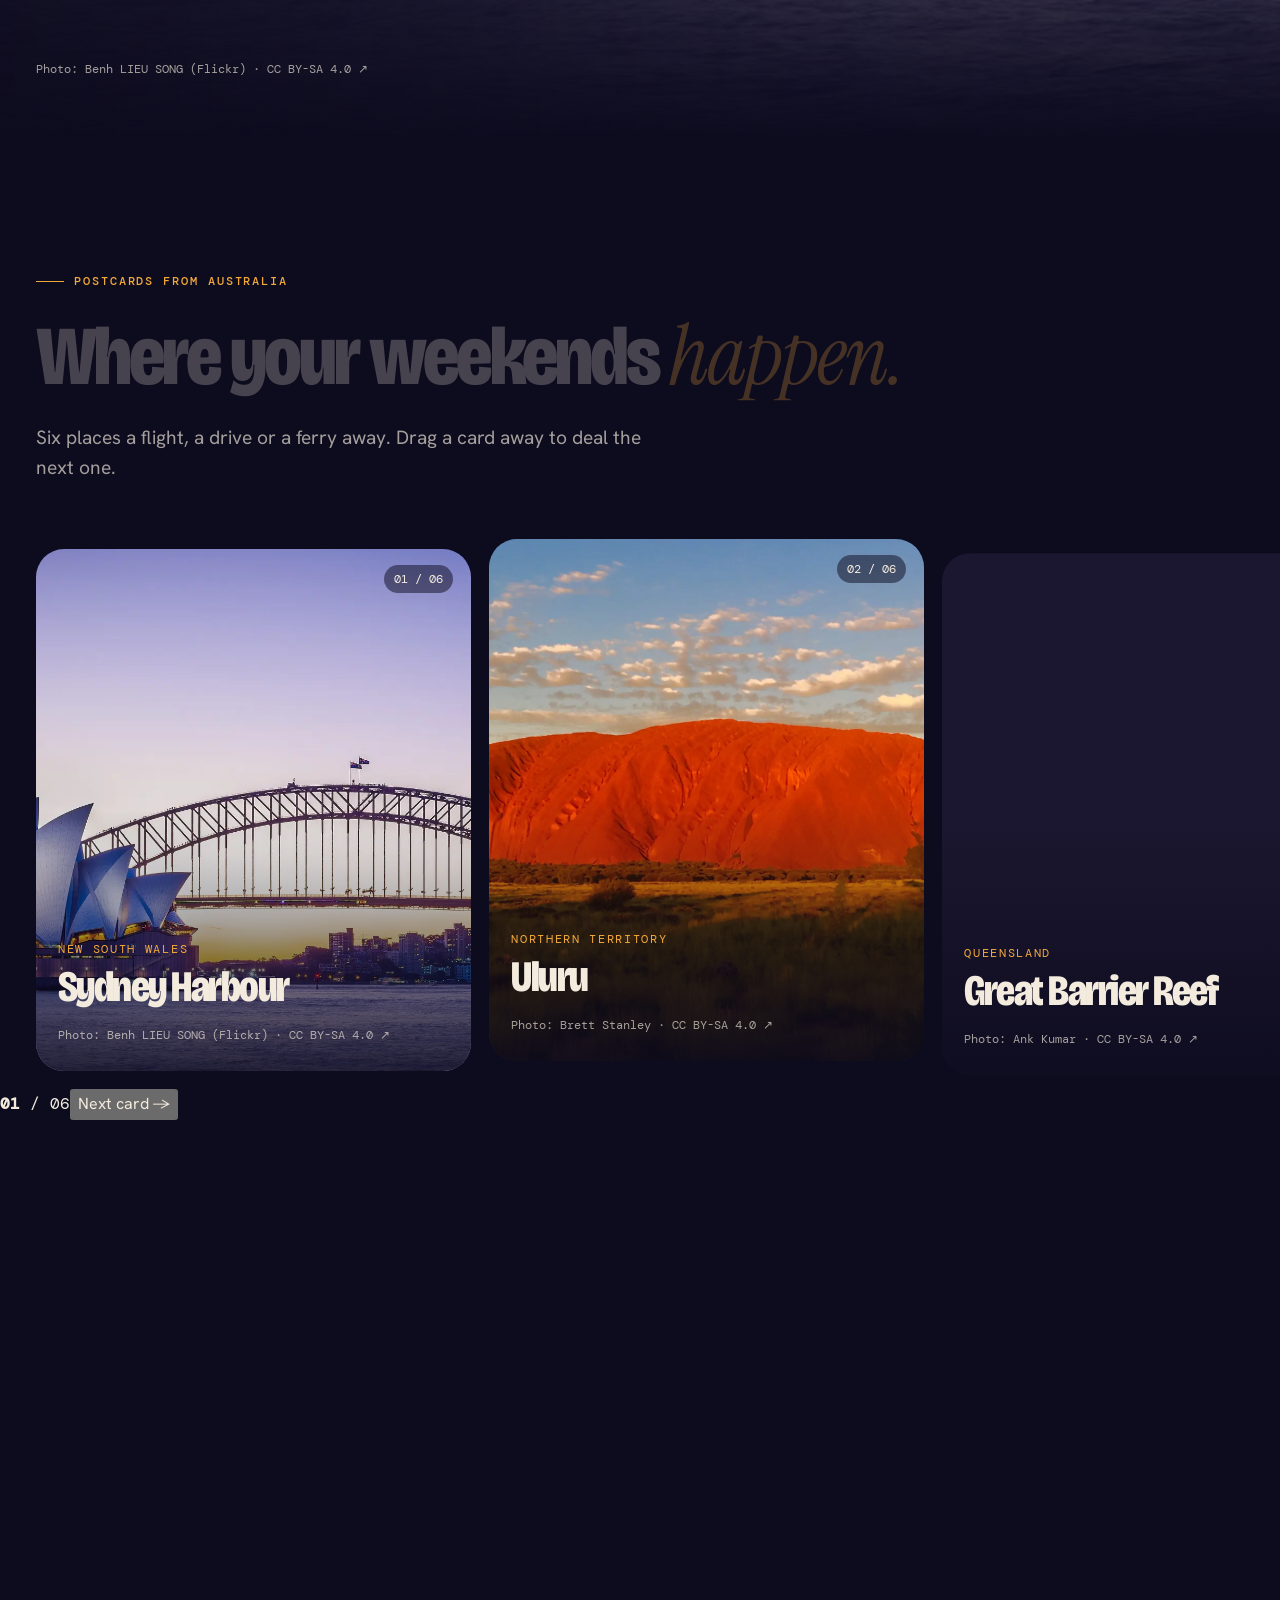
==== commit d5b8f6f9: "australia phone glitch" ====
--- a/index.html
+++ b/index.html
@@ -9,7 +9,7 @@
 <meta name="description" content="Study in Australia with Tutee Connect: cities, universities, visas, intakes and a free first consultation.">
 <link rel="preconnect" href="https://fonts.googleapis.com"><link rel="preconnect" href="https://fonts.gstatic.com" crossorigin>
 <link rel="stylesheet" href="https://fonts.googleapis.com/css2?family=Bricolage+Grotesque:opsz,wdth,wght@12..96,75..100,300..800&family=Hanken+Grotesk:wght@400;500;600;700&family=DM+Mono:wght@400;500&family=Permanent+Marker&family=Caveat:wght@500;700&family=Instrument+Serif:ital@0;1&display=swap">
-<link rel="preload" as="image" href="hero-sydney.webp" media="(min-width:900px) and (pointer:fine)"><link rel="preload" as="image" href="hero-sydney-m.webp" media="(max-width:899px), (pointer:coarse)">
+<link rel="preload" as="image" href="hero-sydney.webp" media="(min-width:900px) and (pointer:fine), (max-width:767px)"><link rel="preload" as="image" href="hero-sydney-m.webp" media="(min-width:768px) and (max-width:899px), (min-width:768px) and (pointer:coarse)">
 <style>
 .atropos{position:relative;display:block;perspective:1200px;transform:translate3d(0,0,0)}.atropos-rotate-touch{-webkit-tap-highlight-color:transparent;-webkit-touch-callout:none;-webkit-user-select:none;-moz-user-select:none;user-select:none}.atropos-rotate-touch-scroll-y{touch-action:pan-y}.atropos-rotate-touch-scroll-x{touch-action:pan-x}.atropos-rotate-touch{touch-action:none}.atropos-rotate,.atropos-scale{width:100%;height:100%;transform-style:preserve-3d;transition-property:transform;display:block}.atropos-highlight,.atropos-shadow{position:absolute;pointer-events:none;transition-property:transform,opacity;display:block;opacity:0}.atropos-shadow{z-index:-1;background:#000;left:0;top:0;width:100%;height:100%;filter:blur(30px)}.atropos-highlight{left:-50%;top:-50%;width:200%;height:200%;background-image:radial-gradient(circle at 50%,rgba(255,255,255,.25),transparent 50%);z-index:0}.atropos-rotate{position:relative}.atropos-inner{width:100%;height:100%;position:relative;overflow:hidden;transform-style:preserve-3d;transform:translate3d(0,0,0);display:block}.atropos-active{z-index:1}.atropos-active .atropos-shadow{opacity:1!important}::slotted([data-atropos-offset]),[data-atropos-offset]{transition-property:transform}[data-atropos-opacity]{transition-property:opacity}::slotted([data-atropos-offset][data-atropos-opacity]),[data-atropos-offset][data-atropos-opacity]{transition-property:transform,opacity}html.lenis,html.lenis body{
   height: auto;
@@ -730,6 +730,108 @@
  .nw-c{padding-block:12px!important}
  .qx-a{max-height:none!important;-webkit-mask:none!important;mask:none!important;overflow:visible!important;margin-top:0!important;padding-bottom:0!important}
 }
+/* ===== phone v4: cinematic hero, finger-follow card decks, full-bleed city cards, a bit of shine ===== */
+@keyframes hxLetter{from{transform:translateY(110%) rotate(10deg);opacity:0;filter:blur(8px)}to{transform:none;opacity:1;filter:none}}
+@keyframes hxShine{0%,55%{left:-70%}100%{left:140%}}
+@keyframes hxPulse{0%,100%{box-shadow:0 12px 30px -12px var(--acc),0 0 0 0 color-mix(in srgb,var(--acc) 55%,transparent)}50%{box-shadow:0 12px 30px -12px var(--acc),0 0 0 9px transparent}}
+@keyframes hxMq{to{transform:translateX(-50%)}}
+@keyframes hxCue{0%{opacity:0;transform:translateY(-5px) rotate(45deg)}50%{opacity:1}100%{opacity:0;transform:translateY(5px) rotate(45deg)}}
+@keyframes hxLive{0%{box-shadow:0 0 0 0 rgba(74,222,128,.65)}100%{box-shadow:0 0 0 9px rgba(74,222,128,0)}}
+@keyframes hxPop{0%{transform:translateY(8px) scale(.94);opacity:0}100%{transform:none;opacity:1}}
+@keyframes emShine{to{background-position:-220% 0}}
+@media (max-width:767px){
+ /* ---- hero: full-screen story ---- */
+ .hero.hx.hx-story{min-height:100svh!important;justify-content:flex-end!important;padding:0 0 calc(58px + env(safe-area-inset-bottom,0px))!important;cursor:pointer}
+ .hx-story #hxStage{position:absolute!important;inset:0!important;height:auto!important;margin:0!important;border-radius:0!important;box-shadow:none!important}
+ .hx-story #hxStage::after{border-radius:0;box-shadow:none;background:linear-gradient(180deg,rgba(13,11,30,.62) 0%,rgba(13,11,30,0) 24%,rgba(13,11,30,0) 40%,rgba(13,11,30,.55) 60%,rgba(13,11,30,.94) 84%,#0D0B1E 100%)}
+ .hx-story .hx-layer.live{animation:kbz 9s linear both}
+ .hx-story .hx-bar{position:absolute!important;top:calc(68px + env(safe-area-inset-top,0px));left:14px;right:14px;z-index:6;display:flex!important;flex-direction:column!important;align-items:stretch!important;gap:4px!important;padding:0!important}
+ .hx-story .hx-th{display:flex!important;gap:5px!important;width:100%!important}
+ .hx-story .hx-th button{position:relative;flex:1 1 0!important;width:auto!important;height:16px!important;padding:0!important;border-radius:0!important;background:none!important;box-shadow:none!important;transform:none!important;overflow:visible}
+ .hx-story .hx-th button img,.hx-story .hx-th button span{display:none!important}
+ .hx-story .hx-th button u{display:block!important;position:absolute;left:0;right:0;top:6px;height:3px;border-radius:3px;overflow:hidden;background:rgba(243,235,221,.3)}
+ .hx-story .hx-th button u i{background:#F3EBDD!important;height:100%}
+ .hx-story .hx-th button.past u i{transform:scaleX(1)!important}
+ .hx-story .hx-cr{align-self:flex-end;text-align:right;font-size:9px!important;opacity:.65;max-width:70%}
+ .hx-story .hx-copy{position:relative;z-index:5;padding:0 18px!important}
+ .hx-chip{display:inline-flex;align-items:center;gap:8px;height:30px;padding:0 13px 0 11px;margin-bottom:16px;border-radius:99px;background:rgba(13,11,30,.42);-webkit-backdrop-filter:blur(12px) saturate(1.4);backdrop-filter:blur(12px) saturate(1.4);box-shadow:inset 0 0 0 1px rgba(243,235,221,.2);font-size:12px;font-weight:600;color:#F3EBDD;pointer-events:none}
+ .hx-chip i{width:7px;height:7px;border-radius:50%;background:#4ADE80;animation:hxLive 1.8s ease-out infinite}
+ .hx-chip.pop{animation:hxPop .5s cubic-bezier(.2,.9,.2,1)}
+ .hx-story .hx-copy h1{font-size:0!important;line-height:1!important;white-space:normal!important;margin:0!important;max-width:none!important;text-shadow:none}
+ .hx-story .hx-copy h1::before{content:"Study in";display:block;font:500 12px/1 var(--mono);letter-spacing:.34em;text-transform:uppercase;color:rgba(243,235,221,.85);margin-bottom:10px}
+ .hx-story .hx-copy h1 .rot{display:grid!important;font-size:clamp(50px,16vw,76px);line-height:.95;letter-spacing:-.045em;padding-bottom:.06em;font-variation-settings:'wdth' 75}
+ .hx-story .rot b{text-shadow:0 0 34px color-mix(in srgb,var(--rc) 50%,transparent)}
+ .hx-story .rot b::after{content:".";color:#F3EBDD}
+ .hx-story .rot b.pre{transform:none!important;opacity:1!important}
+ .hx-story .rot b span{display:inline-block;animation:hxLetter .85s cubic-bezier(.2,.9,.2,1) both;animation-delay:calc(var(--i) * 45ms)}
+ .hx-story .hx-copy h1 em{display:block;font-size:clamp(26px,8.2vw,36px);margin-top:4px;white-space:normal;line-height:1.05}
+ .hx-story .hx-copy .lede{font-size:14px!important;margin-top:12px!important;max-width:36ch;color:rgba(243,235,221,.86);-webkit-line-clamp:2!important}
+ .hx-story .acts{margin-top:18px!important;gap:10px!important}
+ .hx-story .acts .b1{position:relative;overflow:hidden;isolation:isolate;animation:hxPulse 2.6s ease-in-out infinite}
+ .hx-story .acts .b1::after{content:"";position:absolute;top:0;bottom:0;width:45%;left:-70%;z-index:-1;background:linear-gradient(100deg,transparent,rgba(255,255,255,.65),transparent);transform:skewX(-20deg);animation:hxShine 3.4s ease-in-out infinite}
+ .hx-story .acts .b2{background:rgba(243,235,221,.1)!important;-webkit-backdrop-filter:blur(10px);backdrop-filter:blur(10px)}
+ .hx-ticker{position:relative;display:block!important;margin:20px -18px 0!important;padding:0!important;border:0!important;overflow:hidden;-webkit-mask:linear-gradient(90deg,transparent,#000 10%,#000 90%,transparent);mask:linear-gradient(90deg,transparent,#000 10%,#000 90%,transparent)}
+ .hx-mq{display:flex;gap:8px;width:max-content;padding-right:8px;animation:hxMq 26s linear infinite}
+ .hx-mq>div{display:flex!important;align-items:baseline;gap:7px;flex:none;padding:8px 14px!important;border:0!important;border-radius:99px;background:rgba(243,235,221,.08);box-shadow:inset 0 0 0 1px rgba(243,235,221,.14)}
+ .hx-mq b{font-size:16px!important;display:inline!important}
+ .hx-mq span{font-size:11px!important;margin:0!important;display:inline!important;white-space:nowrap;color:rgba(243,235,221,.75)}
+ .hx-up{position:absolute;left:50%;bottom:calc(8px + env(safe-area-inset-bottom,0px));z-index:6;transform:translateX(-50%);display:flex;flex-direction:column;align-items:center;font:500 9.5px var(--mono);letter-spacing:.3em;text-transform:uppercase;color:rgba(243,235,221,.7);text-decoration:none}
+ .hx-up i{width:9px;height:9px;margin-top:4px;border-right:1.5px solid currentColor;border-bottom:1.5px solid currentColor;transform:rotate(45deg);animation:hxCue 1.6s ease-in-out infinite}
+ .hx-up i+i{margin-top:-3px;animation-delay:.2s}
+
+ /* ---- shine on headings and the main call to action ---- */
+ .h2 em{background:linear-gradient(90deg,var(--acc) 0%,#fff 22%,var(--acc) 44%,var(--acc) 100%);background-size:220% 100%;-webkit-background-clip:text;background-clip:text;color:transparent!important;animation:emShine 6s linear infinite}
+ .mb-go{position:relative;overflow:hidden;isolation:isolate}
+ .mb-go::after{content:"";position:absolute;top:0;bottom:0;width:45%;left:-70%;z-index:-1;background:linear-gradient(100deg,transparent,rgba(255,255,255,.55),transparent);transform:skewX(-20deg);animation:hxShine 4s ease-in-out infinite}
+
+ /* ---- card decks (postcards + stories): fanned stack, finger-follow drag ---- */
+ .reel.deck .pc,.notes-deck .note{transition:transform .5s cubic-bezier(.2,.8,.2,1),opacity .4s!important}
+ .reel.deck .pc{transform:translateY(calc(var(--p,0) * 13px)) scale(calc(1 - var(--p,0) * .05)) rotate(calc(var(--p,0) * 2.2deg * var(--s,1)))!important;opacity:calc(1 - var(--p,0) * .26)!important}
+ .reel.deck .pc.deck-top{transform:translateX(var(--dx,0px)) rotate(var(--dr,0deg))!important;opacity:1!important}
+ .reel.deck .pc .fr{border-radius:26px!important;box-shadow:0 30px 60px -28px rgba(0,0,0,.85),inset 0 0 0 1px rgba(243,235,221,.12)}
+ .reel.deck .pc .fr img{left:-6%!important;width:112%!important}
+ .reel.deck .pc .ov h3{font-size:34px!important;letter-spacing:-.03em}
+ .reel.deck .pc .fr::after{background:linear-gradient(transparent 40%,rgba(13,11,30,.9))!important}
+ .notes-deck .note{transform:translateX(-50%) translateY(calc(var(--p,0) * 8px)) rotate(calc(var(--p,0) * 2.6deg * var(--s,1)))!important;opacity:calc(1 - var(--p,0) * .22)!important}
+ .notes-deck .note.deck-top{transform:translateX(calc(-50% + var(--dx,0px))) rotate(calc(-1.2deg + var(--dr,0deg)))!important;opacity:1!important}
+ .reel.deck .pc.dragging,.notes-deck .note.dragging,.reel.deck .pc.deck-reset,.notes-deck .note.deck-reset{transition:none!important}
+ .reel.deck .pc.flying,.notes-deck .note.flying{transition:transform .34s cubic-bezier(.5,0,.75,0),opacity .34s!important;opacity:0!important}
+ .deck-ui{display:grid!important;grid-template-columns:auto 1fr auto;align-items:center;gap:12px}
+ .deck-dots{display:flex;justify-content:center;gap:5px}
+ .deck-dots i{width:5px;height:5px;border-radius:99px;background:rgba(243,235,221,.25);transition:width .3s,background-color .3s}
+ .deck-dots i.on{width:16px;background:var(--acc)}
+
+ /* ---- cities: full-bleed photo cards ---- */
+ .cx-sw .cx-it{border-radius:26px;overflow:hidden;min-height:clamp(340px,calc(100svh - 362px),520px);box-shadow:0 30px 60px -30px rgba(0,0,0,.85)}
+ .cx-sw .cx-it.cx-act{transform:translateX(var(--dx,0px)) rotate(var(--dr,0deg))}
+ .cx-sw .cx-it.dragging{transition:none!important}
+ .cx-sw .cx-ct{display:flex!important;flex-direction:column!important;justify-content:flex-end;gap:12px!important;padding:16px!important;min-height:inherit}
+ .cx-sw .cx-sq{position:absolute!important;inset:0!important;width:100%!important;height:100%!important;aspect-ratio:auto!important;margin:0!important;z-index:0;transform:none!important}
+ .cx-sw .cx-sqi{position:absolute!important;inset:0!important;width:100%!important;height:100%!important;border-radius:0!important;padding:16px!important;box-shadow:none!important;transform:none!important;display:block!important}
+ .cx-sw .cx-sqi::after{content:"";position:absolute;inset:0;z-index:1;pointer-events:none;background:linear-gradient(180deg,rgba(9,7,16,.55),rgba(9,7,16,0) 26%,rgba(9,7,16,.1) 42%,rgba(9,7,16,.93) 80%)}
+ .cx-sw .cx-sheen{display:none}
+ .cx-sw .cx-sqt{position:absolute!important;top:16px;left:16px;z-index:2}
+ .cx-sw .cx-sqt span:last-child{display:none}
+ .cx-sw .cx-cap{position:absolute!important;top:12px;right:14px;left:auto!important;bottom:auto!important;z-index:2;padding:0!important}
+ .cx-sw .cx-cap .cx-pl{display:none}
+ .cx-sw .cx-clock{flex-direction:row!important;align-items:baseline;gap:6px!important;padding:0!important}
+ .cx-sw .cx-clock b{font-size:26px!important}
+ .cx-sw .cx-cr{position:absolute!important;left:16px;top:44px;z-index:2;font-size:9px!important;opacity:.6}
+ .cx-sw .cx-l,.cx-sw .cx-r{position:relative;z-index:2;width:auto!important}
+ .cx-sw .cx-l .cx-ix{display:none}
+ .cx-sw .cx-l h3{font-size:clamp(46px,14vw,64px)!important;text-shadow:0 8px 30px rgba(0,0,0,.55);margin:0!important}
+ .cx-sw .cx-r .cx-lab{display:none!important}
+ .cx-sw .cx-l h3,.cx-sw .cx-l h3 *{background:none!important;box-shadow:none!important;-webkit-mask:none!important;mask:none!important;clip-path:none!important}
+ .cx-sw .cx-l h3 .m{overflow:visible!important}
+ .reel.deck{width:auto!important}
+ .cx-sw .cx-clock b{background:none!important;box-shadow:none!important;padding:0!important}
+ .cx-sw .cx-cap{padding:4px 12px!important;border-radius:99px;background:rgba(13,11,30,.45);-webkit-backdrop-filter:blur(10px);backdrop-filter:blur(10px);box-shadow:inset 0 0 0 1px rgba(243,235,221,.18)}
+ .cx-sw .cx-clock span{display:none}
+ #cities .cx-hd .lede{display:none!important}
+ .cx-sw .cx-r ul{display:flex!important;flex-wrap:wrap;gap:6px;margin:0 0 12px!important;border:0!important}
+ .cx-sw .cx-r li{padding:6px 11px!important;border:0!important;border-radius:99px;background:rgba(13,11,30,.5);-webkit-backdrop-filter:blur(10px);backdrop-filter:blur(10px);box-shadow:inset 0 0 0 1px rgba(243,235,221,.18);font-size:10.5px!important}
+ .cx-sw .cx-r li::before,.cx-sw .cx-r li::after{display:none}
+}
 /* ===== desktop + tablet: alignment only (no layout changes) ===== */
 @media (min-width:1024px){
  /* every section shares the same left and right edge as the hero, intake, universities and booking */
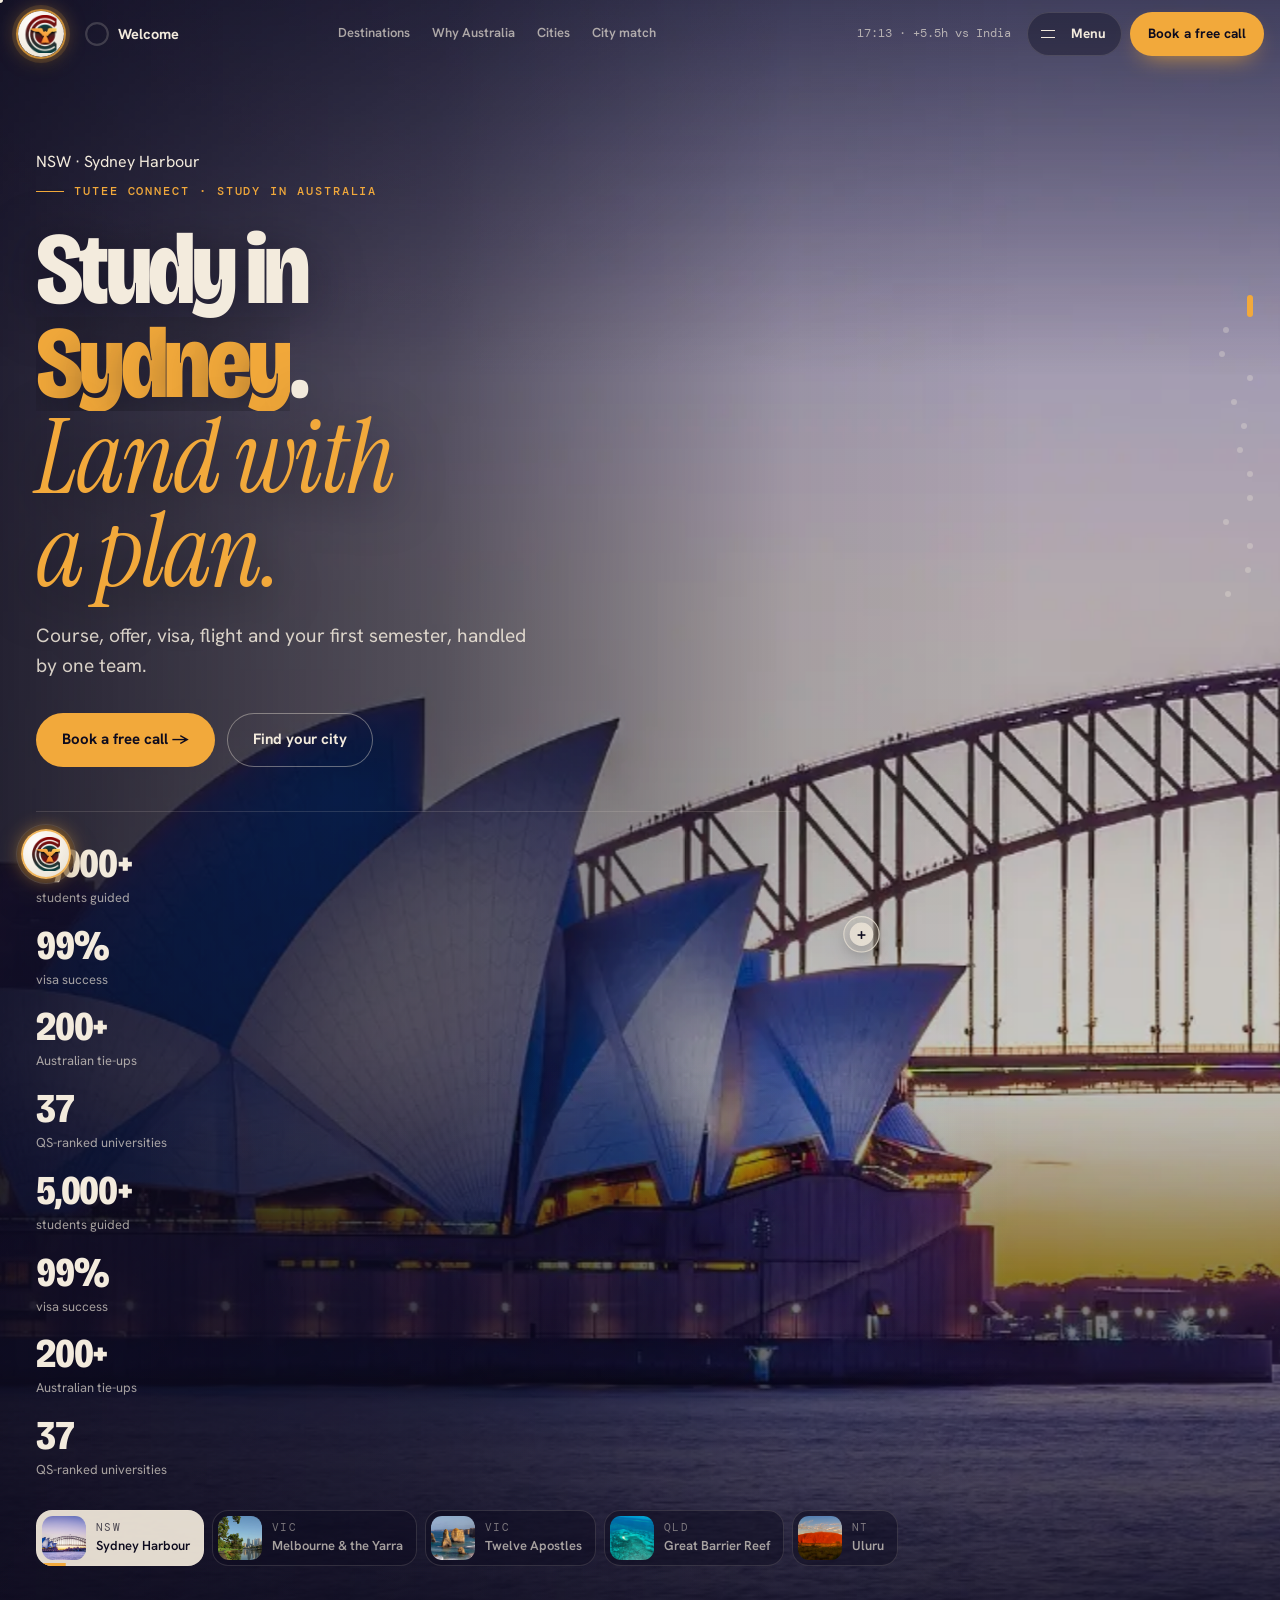
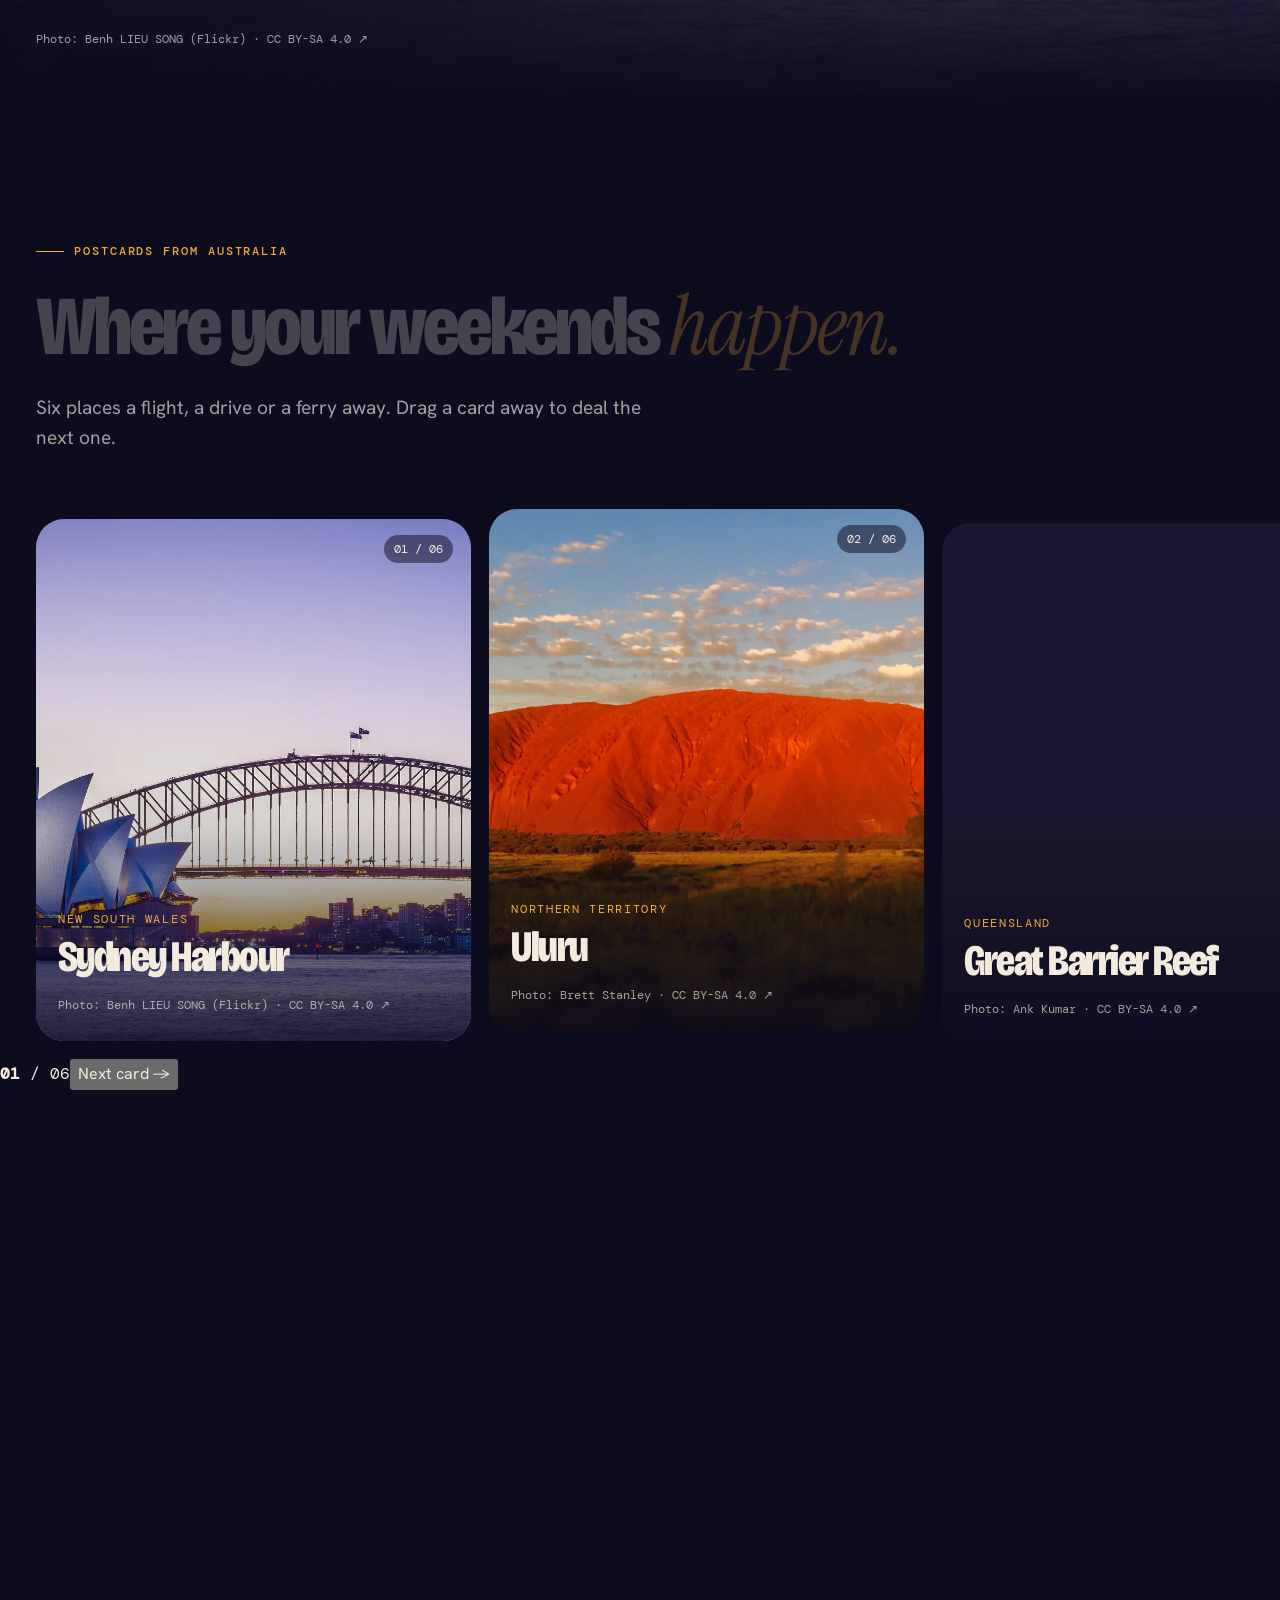
==== commit d26dc9f9: "australia phone ui" ====
--- a/index.html
+++ b/index.html
@@ -832,6 +832,62 @@
  .cx-sw .cx-r li{padding:6px 11px!important;border:0!important;border-radius:99px;background:rgba(13,11,30,.5);-webkit-backdrop-filter:blur(10px);backdrop-filter:blur(10px);box-shadow:inset 0 0 0 1px rgba(243,235,221,.18);font-size:10.5px!important}
  .cx-sw .cx-r li::before,.cx-sw .cx-r li::after{display:none}
 }
+/* ===== phone v5: polish — smoother (compositor-only animations, no scroll-linked motion), cleaner spacing and copy ===== */
+@keyframes hxShineX{0%,55%{transform:translateX(-160%) skewX(-20deg)}100%{transform:translateX(320%) skewX(-20deg)}}
+@keyframes hxRing{0%{transform:scale(1);opacity:.55}100%{transform:scale(1.25,1.5);opacity:0}}
+@keyframes hxDot{0%{transform:scale(1);opacity:.7}100%{transform:scale(2.6);opacity:0}}
+@keyframes hxLetter2{from{transform:translateY(105%);opacity:0}to{transform:none;opacity:1}}
+@media (max-width:767px){
+ /* smoother: nothing repaints every frame and nothing moves with the scroll position */
+ .mqb{display:none!important}
+ .h2,.h2 .ln,.k{transform:none!important}
+ .h2{opacity:1!important}
+ .hx-story .acts .b1{animation:none!important;box-shadow:0 14px 34px -14px var(--acc)!important}
+ .hx-story .acts .b1::before{content:"";position:absolute;inset:0;z-index:-2;border-radius:inherit;box-shadow:0 0 0 2px var(--acc);animation:hxRing 2.4s ease-out infinite;pointer-events:none}
+ .hx-story .acts .b1::after,.mb-go::after{left:0!important;width:40%!important;transform:translateX(-160%) skewX(-20deg);animation:hxShineX 3.6s ease-in-out infinite!important}
+ .hx-story .rot b span{animation-name:hxLetter2!important;animation-duration:.7s!important}
+ .hx-chip i{position:relative;animation:none!important}
+ .hx-chip i::after{content:"";position:absolute;inset:0;border-radius:50%;background:#4ADE80;animation:hxDot 1.8s ease-out infinite}
+ .h2 em,.services .h2 em{background:linear-gradient(100deg,var(--acc) 30%,#fff 62%,var(--acc) 92%)!important;background-size:100% 100%!important;-webkit-background-clip:text!important;background-clip:text!important;color:transparent!important;animation:none!important}
+ .cx-sw .cx-r li,.cx-sw .cx-cap{-webkit-backdrop-filter:none!important;backdrop-filter:none!important;background:rgba(13,11,30,.62)!important}
+
+ /* one gutter everywhere */
+ main>section .in,.cx-sw .cx-hd{padding-left:18px!important;padding-right:18px!important}
+ .reel.deck,.deck-ui,.cx-sw .cx-nav,.jr-stepper,.jr-next{margin-left:18px!important;margin-right:18px!important}
+ .cx-sw .cx-items,.jr.jr-sw{padding-left:18px!important;padding-right:18px!important}
+ .pw-tl .hz-track{padding:0 18px!important}
+ .pw-tl .hz-track::before{left:41px!important}
+ .hz-swipe .hz-hud{padding-inline:18px!important}
+ .cx-sw .cx-st{margin-top:10px!important}
+ .k{margin-bottom:2px}
+ .h2{line-height:1.04!important}
+ .lede{-webkit-line-clamp:3!important;color:rgba(243,235,221,.72)}
+
+ /* hero: tidy credit, the full stop sits with the word */
+ .hx-story .hx-cr{max-width:100%!important;white-space:nowrap;overflow:hidden;text-overflow:ellipsis;font-size:8.5px!important}
+ .hx-story .rot b::after{margin-left:-.02em}
+ .hx-story .hx-copy h1::before{letter-spacing:.28em}
+ .hx-story .hx-copy .lede{-webkit-line-clamp:2!important}
+
+ /* book a call: the request summary as a neat five-column row (no sideways scroll) */
+ .ch-sum{display:block!important;padding:10px 12px!important}
+ .ch-sum-h{display:flex!important;flex-direction:row!important;justify-content:space-between!important;align-items:center!important;margin-bottom:8px!important}
+ .ch-sum-h span{font-size:10px!important}
+ #chSum{display:grid!important;grid-template-columns:repeat(5,minmax(0,1fr))!important;gap:5px!important;overflow:visible!important;margin:0!important}
+ #chSum>div{min-width:0!important;padding:6px 6px!important;border-radius:9px!important}
+ #chSum dt{font-size:8.5px!important;letter-spacing:.08em}
+ #chSum dd{font-size:11.5px!important;max-width:none!important;white-space:nowrap;overflow:hidden;text-overflow:ellipsis}
+ #chSum>div.ok{background:color-mix(in srgb,var(--acc) 14%,transparent)!important;box-shadow:inset 0 0 0 1px color-mix(in srgb,var(--acc) 45%,transparent)!important}
+
+ /* news: no half-visible ticker */
+ .nw-bar{display:none!important}
+ .nw-empty span{display:none!important}
+ .nw-empty{padding:0 2px 4px!important;min-height:0!important}
+
+ /* small labels never below 10px; comfortable tap targets */
+ .cx-sw .cx-nav button,.deck-nx,.dp-fbtn,.jr-next{min-height:40px}
+ .qx-q span,.jr-stepper button small{font-size:10.5px!important}
+}
 /* ===== desktop + tablet: alignment only (no layout changes) ===== */
 @media (min-width:1024px){
  /* every section shares the same left and right edge as the hero, intake, universities and booking */
